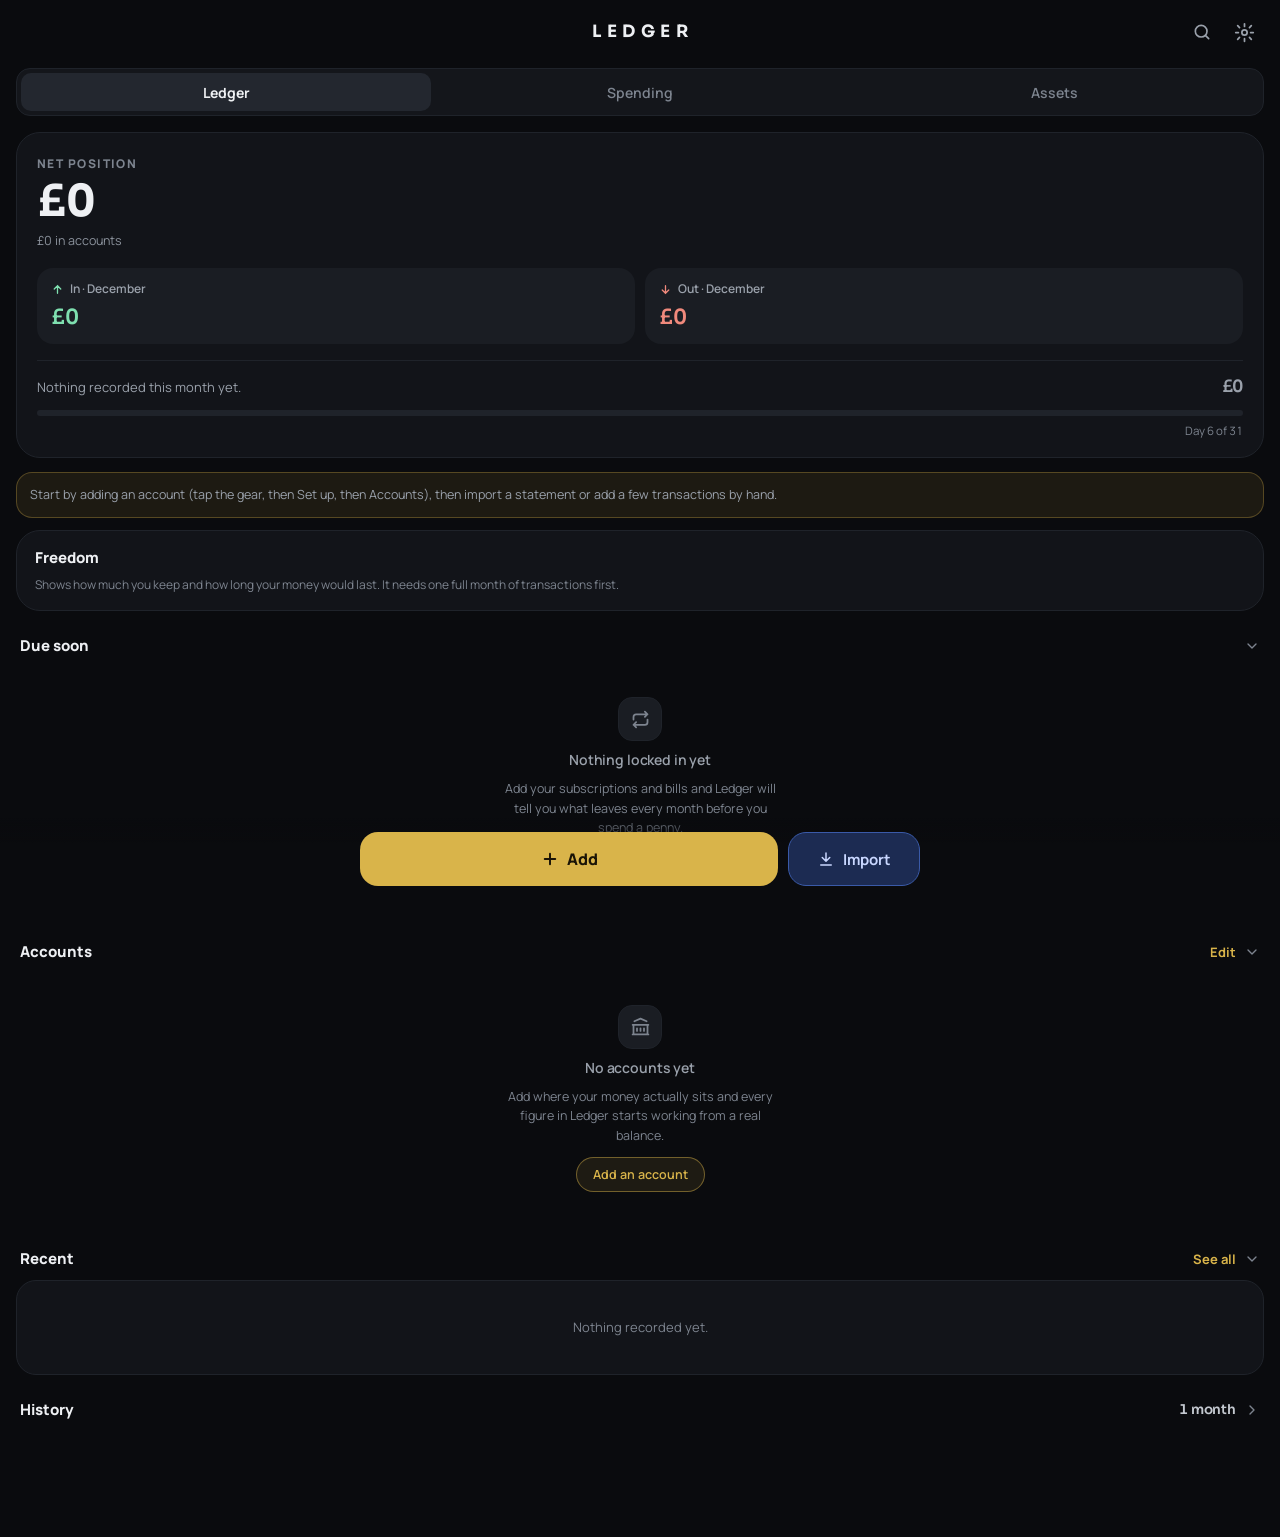
==== index.html @ 3359b9ab "Add files via upload" ====
<!DOCTYPE html>
<html lang="en">
<head>
<meta charset="utf-8">
<meta name="viewport" content="width=device-width, initial-scale=1, viewport-fit=cover, maximum-scale=1, user-scalable=no">
<meta name="theme-color" content="#0a0b0e">
<meta name="apple-mobile-web-app-capable" content="yes">
<meta name="apple-mobile-web-app-status-bar-style" content="black-translucent">
<meta name="apple-mobile-web-app-title" content="Ledger">
<link rel="manifest" href="manifest.json">
<!-- iOS bakes the home-screen icon in at "Add to Home Screen" and never
     refreshes it, so a new mark only appears on a fresh add. 180 is the size
     iOS actually wants. -->
<link rel="apple-touch-icon" sizes="180x180" href="icon-180.png">
<link rel="apple-touch-icon" href="icon-180.png">
<title>Ledger</title>
<style>
  /* v55 opening screen — first in the file so it paints immediately */
  #splash{position:fixed; inset:0; z-index:300; background:#0a0b0e; display:flex; flex-direction:column;
    align-items:center; justify-content:center; gap:16px; transition:opacity .4s ease, visibility .4s;}
  #splash.out{opacity:0; visibility:hidden; pointer-events:none;}
  #splash .sp-mark{font-family:'AppDisplay',system-ui,sans-serif; font-weight:700; font-size:26px; letter-spacing:.42em;
    text-indent:.42em; color:#eef0f3; animation:spIn .7s cubic-bezier(.32,.72,.28,1) both;}
  #splash .sp-rule{width:140px; height:2px; border-radius:1px; background:#1f232a; overflow:hidden;}
  #splash .sp-rule i{display:block; height:100%; width:100%; background:#d9b44a; transform-origin:left;
    animation:spRule .9s .15s cubic-bezier(.32,.72,.28,1) both;}
  #splash .sp-sub{font-family:'AppUI',system-ui,sans-serif; font-size:12.5px; color:#7d848f; letter-spacing:.02em;
    animation:spIn .7s .35s cubic-bezier(.32,.72,.28,1) both;}
  #splash .sp-logo{animation:spIn .7s cubic-bezier(.32,.72,.28,1) both; margin-bottom:-14px;}
  @keyframes spIn{from{opacity:0; transform:translateY(8px);} to{opacity:1; transform:none;}}
  @keyframes spRule{from{transform:scaleX(0);} to{transform:scaleX(1);}}
  @media (prefers-reduced-motion: reduce){ #splash *{animation:none !important;} }

  /* =====================================================================
     ICONS (v56) - one set, drawn as SVG, embedded so they work offline.
     Generated by tools/make-icons.js; do not edit by hand. The old icon
     font is gone: every icon is now the same 2px line drawing as the
     hand-placed SVGs, so nothing looks like it came from a different app.
     ===================================================================== */
  .ti{display:inline-flex; align-items:center; justify-content:center; font-style:normal; line-height:1; vertical-align:-0.125em;}
  .ti::before{content:''; display:block; width:1em; height:1em; flex:none; background-color:currentColor;
    -webkit-mask:var(--i) center/100% 100% no-repeat; mask:var(--i) center/100% 100% no-repeat;}
  .ti-chevron-right{--i:url("data:image/svg+xml,%3Csvg xmlns='http://www.w3.org/2000/svg' viewBox='0 0 24 24' fill='none' stroke='%23000' stroke-width='2' stroke-linecap='round' stroke-linejoin='round'%3E%3Cpath d='M9 6l6 6-6 6'/%3E%3C/svg%3E");}
  .ti-chevron-left{--i:url("data:image/svg+xml,%3Csvg xmlns='http://www.w3.org/2000/svg' viewBox='0 0 24 24' fill='none' stroke='%23000' stroke-width='2' stroke-linecap='round' stroke-linejoin='round'%3E%3Cpath d='M15 6l-6 6 6 6'/%3E%3C/svg%3E");}
  .ti-check{--i:url("data:image/svg+xml,%3Csvg xmlns='http://www.w3.org/2000/svg' viewBox='0 0 24 24' fill='none' stroke='%23000' stroke-width='2' stroke-linecap='round' stroke-linejoin='round'%3E%3Cpath d='M5 12l5 5L20 7'/%3E%3C/svg%3E");}
  .ti-x{--i:url("data:image/svg+xml,%3Csvg xmlns='http://www.w3.org/2000/svg' viewBox='0 0 24 24' fill='none' stroke='%23000' stroke-width='2' stroke-linecap='round' stroke-linejoin='round'%3E%3Cpath d='M18 6L6 18M6 6l12 12'/%3E%3C/svg%3E");}
  .ti-trash{--i:url("data:image/svg+xml,%3Csvg xmlns='http://www.w3.org/2000/svg' viewBox='0 0 24 24' fill='none' stroke='%23000' stroke-width='2' stroke-linecap='round' stroke-linejoin='round'%3E%3Cpath d='M4 7h16M10 11v6M14 11v6M5 7l1 12a2 2 0 0 0 2 2h8a2 2 0 0 0 2-2l1-12M9 7V4a1 1 0 0 1 1-1h4a1 1 0 0 1 1 1v3'/%3E%3C/svg%3E");}
  .ti-download{--i:url("data:image/svg+xml,%3Csvg xmlns='http://www.w3.org/2000/svg' viewBox='0 0 24 24' fill='none' stroke='%23000' stroke-width='2' stroke-linecap='round' stroke-linejoin='round'%3E%3Cpath d='M4 17v2a2 2 0 0 0 2 2h12a2 2 0 0 0 2-2v-2M7 11l5 5 5-5M12 4v12'/%3E%3C/svg%3E");}
  .ti-upload{--i:url("data:image/svg+xml,%3Csvg xmlns='http://www.w3.org/2000/svg' viewBox='0 0 24 24' fill='none' stroke='%23000' stroke-width='2' stroke-linecap='round' stroke-linejoin='round'%3E%3Cpath d='M4 17v2a2 2 0 0 0 2 2h12a2 2 0 0 0 2-2v-2M7 9l5-5 5 5M12 4v12'/%3E%3C/svg%3E");}
  .ti-table-export{--i:url("data:image/svg+xml,%3Csvg xmlns='http://www.w3.org/2000/svg' viewBox='0 0 24 24' fill='none' stroke='%23000' stroke-width='2' stroke-linecap='round' stroke-linejoin='round'%3E%3Cpath d='M12 21H5a2 2 0 0 1-2-2V5a2 2 0 0 1 2-2h14a2 2 0 0 1 2 2v7M3 10h18M10 3v18M16 19h6M19 16l3 3-3 3'/%3E%3C/svg%3E");}
  .ti-wand{--i:url("data:image/svg+xml,%3Csvg xmlns='http://www.w3.org/2000/svg' viewBox='0 0 24 24' fill='none' stroke='%23000' stroke-width='2' stroke-linecap='round' stroke-linejoin='round'%3E%3Cpath d='M6 21L21 6l-3-3L3 18zM15 6l3 3M9 3a2 2 0 0 0 2 2 2 2 0 0 0-2 2 2 2 0 0 0-2-2 2 2 0 0 0 2-2M19 13a2 2 0 0 0 2 2 2 2 0 0 0-2 2 2 2 0 0 0-2-2 2 2 0 0 0 2-2'/%3E%3C/svg%3E");}
  .ti-target-arrow{--i:url("data:image/svg+xml,%3Csvg xmlns='http://www.w3.org/2000/svg' viewBox='0 0 24 24' fill='none' stroke='%23000' stroke-width='2' stroke-linecap='round' stroke-linejoin='round'%3E%3Cpath d='M11 12a1 1 0 1 0 2 0 1 1 0 1 0-2 0M12 7a5 5 0 1 0 5 5M13 3.06A9 9 0 1 0 20.94 11M15 6v3h3l3-3h-3V3zM15 9l-3 3'/%3E%3C/svg%3E");}
  .ti-search{--i:url("data:image/svg+xml,%3Csvg xmlns='http://www.w3.org/2000/svg' viewBox='0 0 24 24' fill='none' stroke='%23000' stroke-width='2' stroke-linecap='round' stroke-linejoin='round'%3E%3Cpath d='M3 10a7 7 0 1 0 14 0 7 7 0 1 0-14 0M21 21l-6-6'/%3E%3C/svg%3E");}
  .ti-search-off{--i:url("data:image/svg+xml,%3Csvg xmlns='http://www.w3.org/2000/svg' viewBox='0 0 24 24' fill='none' stroke='%23000' stroke-width='2' stroke-linecap='round' stroke-linejoin='round'%3E%3Cpath d='M5.04 5.06a7 7 0 0 0 9.9 9.9M17 10a7 7 0 0 0-9.5-6.54M21 21l-6-6M3 3l18 18'/%3E%3C/svg%3E");}
  .ti-repeat{--i:url("data:image/svg+xml,%3Csvg xmlns='http://www.w3.org/2000/svg' viewBox='0 0 24 24' fill='none' stroke='%23000' stroke-width='2' stroke-linecap='round' stroke-linejoin='round'%3E%3Cpath d='M4 12V9a3 3 0 0 1 3-3h13M17 3l3 3-3 3M20 12v3a3 3 0 0 1-3 3H4M7 21l-3-3 3-3'/%3E%3C/svg%3E");}
  .ti-receipt{--i:url("data:image/svg+xml,%3Csvg xmlns='http://www.w3.org/2000/svg' viewBox='0 0 24 24' fill='none' stroke='%23000' stroke-width='2' stroke-linecap='round' stroke-linejoin='round'%3E%3Cpath d='M5 21V5a2 2 0 0 1 2-2h10a2 2 0 0 1 2 2v16l-3-2-2 2-2-2-2 2-2-2zM9 7h6M9 11h6M9 15h4'/%3E%3C/svg%3E");}
  .ti-flame{--i:url("data:image/svg+xml,%3Csvg xmlns='http://www.w3.org/2000/svg' viewBox='0 0 24 24' fill='none' stroke='%23000' stroke-width='2' stroke-linecap='round' stroke-linejoin='round'%3E%3Cpath d='M12 12c2-2.96 0-7-1-8 0 3.04-1.77 4.74-3 6s-2 3.24-2 5a6 6 0 1 0 12 0c0-1.53-1.06-3.94-2-5-1.79 3-2.79 3-4 2z'/%3E%3C/svg%3E");}
  .ti-circle{--i:url("data:image/svg+xml,%3Csvg xmlns='http://www.w3.org/2000/svg' viewBox='0 0 24 24' fill='none' stroke='%23000' stroke-width='2' stroke-linecap='round' stroke-linejoin='round'%3E%3Cpath d='M3 12a9 9 0 1 0 18 0 9 9 0 1 0-18 0'/%3E%3C/svg%3E");}
  .ti-chart-line{--i:url("data:image/svg+xml,%3Csvg xmlns='http://www.w3.org/2000/svg' viewBox='0 0 24 24' fill='none' stroke='%23000' stroke-width='2' stroke-linecap='round' stroke-linejoin='round'%3E%3Cpath d='M4 19h16M4 15l4-6 4 2 4-5 4 4'/%3E%3C/svg%3E");}
  .ti-calendar{--i:url("data:image/svg+xml,%3Csvg xmlns='http://www.w3.org/2000/svg' viewBox='0 0 24 24' fill='none' stroke='%23000' stroke-width='2' stroke-linecap='round' stroke-linejoin='round'%3E%3Cpath d='M4 7a2 2 0 0 1 2-2h12a2 2 0 0 1 2 2v12a2 2 0 0 1-2 2H6a2 2 0 0 1-2-2zM16 3v4M8 3v4M4 11h16'/%3E%3C/svg%3E");}
  .ti-calendar-check{--i:url("data:image/svg+xml,%3Csvg xmlns='http://www.w3.org/2000/svg' viewBox='0 0 24 24' fill='none' stroke='%23000' stroke-width='2' stroke-linecap='round' stroke-linejoin='round'%3E%3Cpath d='M4 7a2 2 0 0 1 2-2h12a2 2 0 0 1 2 2v12a2 2 0 0 1-2 2H6a2 2 0 0 1-2-2zM16 3v4M8 3v4M4 11h16M9 16l2 2 4-4'/%3E%3C/svg%3E");}
  .ti-building-bank{--i:url("data:image/svg+xml,%3Csvg xmlns='http://www.w3.org/2000/svg' viewBox='0 0 24 24' fill='none' stroke='%23000' stroke-width='2' stroke-linecap='round' stroke-linejoin='round'%3E%3Cpath d='M3 21h18M3 10h18M5 6l7-3 7 3M4 10v11M20 10v11M8 14v3M12 14v3M16 14v3'/%3E%3C/svg%3E");}
  .ti-arrow-back-up{--i:url("data:image/svg+xml,%3Csvg xmlns='http://www.w3.org/2000/svg' viewBox='0 0 24 24' fill='none' stroke='%23000' stroke-width='2' stroke-linecap='round' stroke-linejoin='round'%3E%3Cpath d='M9 14l-4-4 4-4M5 10h11a4 4 0 1 1 0 8h-1'/%3E%3C/svg%3E");}
  .ti-chevron-down{--i:url("data:image/svg+xml,%3Csvg xmlns='http://www.w3.org/2000/svg' viewBox='0 0 24 24' fill='none' stroke='%23000' stroke-width='2' stroke-linecap='round' stroke-linejoin='round'%3E%3Cpath d='M6 9l6 6 6-6'/%3E%3C/svg%3E");}
  .ti-plus{--i:url("data:image/svg+xml,%3Csvg xmlns='http://www.w3.org/2000/svg' viewBox='0 0 24 24' fill='none' stroke='%23000' stroke-width='2' stroke-linecap='round' stroke-linejoin='round'%3E%3Cpath d='M12 5v14M5 12h14'/%3E%3C/svg%3E");}
  /* =====================================================================
     SHARED DESIGN SYSTEM — byte-identical in COACH and Ledger.
     The two apps sat next to each other on a home screen read as two
     hobbies rather than one product, and it was never the accents: it was
     that the greys differed by a few points of blue in every role. One
     ramp, one type scale, one motion language. Do not edit this block in
     one app without editing the other; tools/designsystem.py generates it.

     Fonts are embedded as base64 rather than fetched, because both apps
     are offline-first: a webfont over the network would mean a flash of
     fallback every cold start, and nothing at all on a plane.
     ===================================================================== */
  /* v50: Manrope for text, Sora for figures - the same pair COACH uses. Still embedded, still offline. */
  @font-face{font-family:'AppUI';font-style:normal;font-weight:400;font-display:swap;src:url([data-uri]) format('woff2');}
  @font-face{font-family:'AppUI';font-style:normal;font-weight:500;font-display:swap;src:url([data-uri]) format('woff2');}
  @font-face{font-family:'AppUI';font-style:normal;font-weight:600;font-display:swap;src:url([data-uri]) format('woff2');}
  @font-face{font-family:'AppUI';font-style:normal;font-weight:700;font-display:swap;src:url([data-uri]) format('woff2');}
  @font-face{font-family:'AppUI';font-style:normal;font-weight:800;font-display:swap;src:url([data-uri]) format('woff2');}
  @font-face{font-family:'AppDisplay';font-style:normal;font-weight:500;font-display:swap;src:url([data-uri]) format('woff2');}
  @font-face{font-family:'AppDisplay';font-style:normal;font-weight:600;font-display:swap;src:url([data-uri]) format('woff2');}
  @font-face{font-family:'AppDisplay';font-style:normal;font-weight:700;font-display:swap;src:url([data-uri]) format('woff2');}
  :root{
    /* the ramp: one neutral, slightly cool, even steps in perceived
       lightness. Each app keeps its own accent on top of it. */
    --n0:#0a0b0e;   /* page */
    --n1:#121419;   /* card */
    --n2:#1a1d23;   /* raised: inputs, chips, wells */
    --n3:#1f232a;   /* hairline */
    --t1:#eef0f3;   /* primary text   — 16.8:1 on the page */
    --t2:#9aa1ab;   /* secondary      — 7.4:1 */
    --t3:#7d848f;   /* tertiary       — 4.0:1, the floor */

    --ui:'AppUI',-apple-system,BlinkMacSystemFont,'Segoe UI',Roboto,sans-serif;
    --display:'AppDisplay','AppUI',-apple-system,BlinkMacSystemFont,sans-serif;

    --r1:12px; --r2:16px; --r3:20px; --r4:24px;

    /* one curve, three durations. 120 for state (a tab arming), 260 for
       structure (a sheet, a ring sweeping), 600 for a figure counting to
       its new value. Anything that does not fit one of the three is
       probably not worth animating. */
    --e:cubic-bezier(.32,.72,.28,1);
    --t-state:120ms; --t-struct:260ms; --t-fig:600ms;
  }
  /* Numbers must not shove the text around them sideways when they change,
     so figures are tabular everywhere by default. Prose opts back out —
     tabular digits inside a sentence read as a table. */
  body{font-variant-numeric:tabular-nums; font-family:var(--ui);}
  p, .note, .sr-note, .prose{font-variant-numeric:proportional-nums;}
  h1, h2, h3, .display{font-family:var(--display); letter-spacing:-0.015em;}
  @media (prefers-reduced-motion: reduce){
    *, *::before, *::after{
      animation-duration:0.01ms !important; animation-iteration-count:1 !important;
      transition-duration:0.01ms !important;
    }
  }
  :root{
    /* Ledger's names, the shared values — see the block above. */
    --ink:var(--n0);
    --surface:var(--n1);
    --surface2:var(--n2);
    --line:var(--n3);
    --text:var(--t1);
    --text2:var(--t2);
    --text3:var(--t3);
    --brass:#d9b44a;
    --in:#7fe0b0;
    --out:#f0897c;
    /* Figures used to be system monospace, which is a different typeface on
       every device and none of them chosen. The display face has tabular
       figures, so the columns still line up and the numbers now have a shape. */
    --mono:var(--display);
    /* Real monospace is still right for raw data — a CSV preview, a scanner
       readout — where the point is that it is machine output. */
    --code:'SF Mono',ui-monospace,'Roboto Mono',Menlo,monospace;
  }
  *{box-sizing:border-box; -webkit-tap-highlight-color:transparent;}
  html,body{margin:0; padding:0;}
  body{
    background:var(--ink);
    /* barely-there warmth at the top edge, like light on paper */
    background-image:radial-gradient(120% 42% at 50% -8%, rgba(217,180,74,0.055), transparent 70%);
    background-attachment:fixed;
    color:var(--text);
    font-family:var(--ui);
    font-size:15px; line-height:1.45;
    padding:calc(env(safe-area-inset-top) + 14px) 16px calc(env(safe-area-inset-bottom) + 84px);
    -webkit-font-smoothing:antialiased;
  }
  button,input,select{font-family:inherit; font-size:16px;}
  button{cursor:pointer; border:none; background:none; color:inherit;}
  input,select{
    width:100%; background:var(--surface2); border:1px solid var(--line); color:var(--text);
    border-radius:10px; padding:12px 13px; margin-bottom:10px; outline:none;
  }
  input:focus,select:focus{border-color:var(--brass);}
  input[type=file]{padding:10px;}
  h1{font-size:21px; font-weight:700; letter-spacing:-0.02em; margin:0;}
  h2{font-size:17px; font-weight:650; letter-spacing:-0.01em; margin:0 0 2px;}

  /* ---- the ledger signature: brass rule under every section label ---- */
  .rule{
    display:flex; align-items:baseline; justify-content:space-between;
    font-size:10.5px; text-transform:uppercase; letter-spacing:0.13em; color:var(--text2);
    border-bottom:1px solid rgba(217,180,74,0.55); padding-bottom:6px; margin:26px 0 11px;
  }
  .rule:first-of-type{margin-top:16px;}
  .rule b{color:var(--brass); font-weight:600;}

  /* figures are always monospace, right aligned, decimal aligned */
  .fig{font-family:var(--mono); font-variant-numeric:tabular-nums; letter-spacing:-0.02em;}
  /* Weekly check-in chip. Stays put until the routine is finished or put off,
     so starting a task and being taken away from the sheet cannot lose it. */
  #week-chip{
    display:none; width:100%; align-items:center; justify-content:space-between;
    background:rgba(217,180,74,0.09); border:1px solid rgba(217,180,74,0.32);
    border-radius:11px; padding:10px 12px; margin:0 0 14px; color:var(--text);
    text-align:left; font:inherit; cursor:pointer;
  }
  #week-chip.on{display:flex;}
  #week-chip .wc-left{display:flex; align-items:center; gap:10px; min-width:0;}
  #week-chip .wc-ring{
    width:34px; height:34px; flex-shrink:0; position:relative; display:block;
  }
  #week-chip .wc-ring svg{display:block;}
  #week-chip .wc-ring b{
    position:absolute; inset:0; display:flex; align-items:center; justify-content:center;
    font-family:var(--mono); font-size:10.5px; font-weight:500; color:var(--brass);
    font-variant-numeric:tabular-nums;
  }
  /* The list under the chip, so what is left reads without opening anything. */
  #week-steps-inline{display:none; flex-direction:column; gap:5px; margin:-8px 0 14px; padding:0 3px;}
  #week-steps-inline.on{display:flex;}
  #week-steps-inline .wstep{display:flex; align-items:center; gap:8px; font-size:12px; color:var(--text2);}
  #week-steps-inline .wbx{
    width:14px; height:14px; border-radius:4px; border:1px solid var(--line); flex:none;
    display:flex; align-items:center; justify-content:center; font-size:9px; color:var(--n0);
  }
  #week-steps-inline .wstep.done .wbx{background:var(--in); border-color:var(--in);}
  #week-steps-inline .wstep.done{color:var(--text3); text-decoration:line-through;}
  #week-steps-inline .wstep.skip{color:var(--text3); opacity:.6;}
  #week-chip .wc-title{display:block; font-size:13px; font-weight:600; color:var(--brass);}
  #week-chip .wc-sub{display:block; font-size:11.5px; color:var(--text2); margin-top:1px;}
  #week-chip .ti{color:var(--brass); font-size:15px; flex-shrink:0;}
  /* Secondary currency: deliberately quiet. It sits under the real figure and
     keeps the same right alignment so the ledger columns still line up. */
  .sec{display:block; font-family:var(--mono); font-variant-numeric:tabular-nums;
       font-size:10.5px; font-weight:400; color:var(--text3); letter-spacing:0;
       line-height:1.35; margin-top:1px; white-space:nowrap;}
  /* Scale it with whatever it sits under, so it reads as a footnote rather
     than a stray number in every context. */
  .headline .amt .sec{font-size:13px; margin-top:5px; letter-spacing:-0.01em;}
  .rfig .sec{font-size:11.5px; margin-top:3px;}
  .amt .sec, .fig .sec{font-weight:400;}
  .fig.in{color:var(--in);} .fig.out{color:var(--out);}

  /* The wordmark is set like the heading of a ruled ledger page: hairlines
     running out to the margins, brass, wide tracking, small caps energy. */
  .masthead{text-align:center; margin:2px 0 6px;}
  .mark{display:flex; align-items:center; gap:14px;}
  .mark .hair{flex:1; height:1px; background:linear-gradient(to right,transparent,var(--brass));}
  .mark .hair:last-child{background:linear-gradient(to left,transparent,var(--brass));}
  .mark h1{
    font-size:19px; font-weight:600; letter-spacing:0.42em; text-indent:0.42em;
    color:var(--brass); margin:0; white-space:nowrap;
  }
  .mark-sub{font-size:10.5px; letter-spacing:0.16em; text-transform:uppercase; color:var(--text3); margin-top:7px;}

  /* All four views start at the same height. Each began with a different
     element — a headline (22px of padding), the month segmented control (0) and
     a rule (16px) — so switching tabs nudged everything below the wordmark up or
     down by up to 22px. The gap now lives on the view, not on whichever element
     happens to come first. */
  #view-home, #view-spend, #view-assets, #view-more{padding-top:18px;}
  #view-home > .headline:first-child,
  #view-assets > .headline:first-child{padding-top:0;}
  #view-spend > .seg:first-child{margin-top:0;}
  #view-more > .rule:first-of-type{margin-top:0;}

  .headline{padding:22px 0 6px; text-align:center;}
  .headline .lab{font-size:10.5px; text-transform:uppercase; letter-spacing:0.14em; color:var(--text3);}
  .headline .amt{
    font-family:var(--mono); font-size:44px; font-weight:600; letter-spacing:-0.035em;
    margin-top:6px; font-variant-numeric:tabular-nums; line-height:1.05;
  }
  .headline .delta{font-size:12px; color:var(--text2); margin-top:8px; line-height:1.55;}

  .split{display:grid; grid-template-columns:1fr 1fr; gap:9px; margin-top:14px;}
  .stat{background:var(--surface); border:1px solid var(--line); border-radius:var(--r2); padding:13px 14px;
    box-shadow:inset 0 1px 0 rgba(255,255,255,0.022);}
  .stat .lab{font-size:10.5px; text-transform:uppercase; letter-spacing:0.08em; color:var(--text3);}
  .stat .val{font-family:var(--mono); font-size:19px; font-weight:600; margin-top:3px; font-variant-numeric:tabular-nums;}

  /* ledger rows: description left, two figure columns right */
  .lrow{
    display:grid; grid-template-columns:1fr auto; gap:12px; align-items:center;
    padding:11px 0; border-bottom:1px solid var(--line);
  }
  .lrow:last-child{border-bottom:none;}
  .lrow .d1{font-size:14.5px; font-weight:500; overflow:hidden; text-overflow:ellipsis; white-space:nowrap;}
  .lrow .d2{font-size:11.5px; color:var(--text3); margin-top:1px;}
  .lrow .amtcol{font-family:var(--mono); font-size:15px; font-variant-numeric:tabular-nums; text-align:right; white-space:nowrap;}
  .lrow .amtcol .sub{display:block; font-size:10.5px; color:var(--text3); font-family:inherit;}
  .lrow.tap:active{background:var(--surface2);}
  /* anything landing in the next week gets a quiet marker, not a shout */
  .lrow.due-soon{box-shadow:inset 2px 0 0 var(--brass);}

  /* subscription rows are three columns: countdown, name, amount */
  .lrow.subrow{grid-template-columns:auto 1fr auto;}   /* explicit class, not :has() */
  .submid{min-width:0;}
  .countdown{
    flex:none; width:46px; text-align:center; padding:5px 0;
    background:var(--surface2); border:1px solid var(--line); border-radius:10px;
    font-family:var(--mono); font-size:16px; font-weight:600; line-height:1.05;
    font-variant-numeric:tabular-nums; color:var(--text2);
  }
  .countdown span{display:block; font-family:var(--ui); font-size:9px;
    font-weight:500; letter-spacing:0.04em; text-transform:uppercase; color:var(--text3); margin-top:1px;}
  .countdown.soon{color:var(--brass); border-color:rgba(217,180,74,0.45);}
  .countdown.soon span{color:rgba(217,180,74,0.75);}
  .countdown.now{
    color:#1a1406; background:var(--brass); border-color:var(--brass); font-size:12px;
    display:flex; flex-direction:column; align-items:center; justify-content:center; min-height:44px;
  }
  .countdown.now span{color:rgba(20,22,26,0.7);}
  .total-card{border-color:rgba(217,180,74,0.3); margin-top:-1px;}
  /* long names truncate instead of shoving the amount off the row */
  .lrow .d1{overflow:hidden; text-overflow:ellipsis; white-space:nowrap;}
  .lrow .d2{overflow:hidden; text-overflow:ellipsis; white-space:nowrap;}
  .lrow > div:first-child{min-width:0;}
  .swipe-wrap{position:relative; overflow:hidden;}
  .swipe-wrap .swipe-del{
    position:absolute; top:0; right:0; bottom:0; width:86px; border:none;
    background:var(--out); color:#fff; font-size:10.5px; font-weight:600; letter-spacing:0.03em;
    display:flex; flex-direction:column; align-items:center; justify-content:center; gap:3px;
  }
  .swipe-wrap .swipe-del i{font-size:16px;}
  .swipe-wrap > .lrow{
    background:var(--surface); position:relative; z-index:1;
    touch-action:pan-y;
  }
  /* Only while a finger is on this row. Left on permanently, one of these per
     transaction was enough to unpin the fixed nav on iOS mid-scroll. */
  .swipe-wrap > .lrow.swiping{will-change:transform;}
  .swipe-wrap > .lrow.snap{transition:transform .2s cubic-bezier(.32,.72,.28,1);}

  .card{background:var(--surface); border:1px solid var(--line); border-radius:13px; padding:4px 14px;
    margin-bottom:9px; box-shadow:inset 0 1px 0 rgba(255,255,255,0.022);}
  .card.pad{padding:14px;}

  /* A finding about a subscription: shown, never applied behind your back. */
  .finding{background:rgba(217,180,74,0.07); border:1px solid rgba(217,180,74,0.3);
    border-radius:11px; padding:12px 13px; margin-bottom:10px;}
  .finding .fh{font-size:12.5px; font-weight:600; color:var(--brass); margin-bottom:5px;}
  .finding .fb{font-size:12.5px; color:var(--text2); line-height:1.55;}
  .finding .fdates{display:flex; flex-wrap:wrap; gap:5px; align-items:center; margin:9px 0 2px;}
  .finding .fdates span{font-family:var(--mono); font-size:10.5px; padding:3px 7px;
    border-radius:5px; background:var(--surface2); color:var(--text2);}
  .finding .fdates .gapn{background:none; color:var(--text3); padding:3px 1px;}
  .finding .facts{display:flex; gap:7px; margin-top:11px;}
  .finding .facts button{flex:1; border:1px solid var(--line); background:var(--surface2);
    color:var(--text); border-radius:9px; padding:8px; font-size:12.5px; font-family:inherit;}
  .finding .facts button.go{background:var(--brass); border-color:var(--brass);
    color:#1a1406; font-weight:600;}
  .catrow{display:block; width:calc(100% + 12px); margin-left:-6px; padding:9px 6px;
    background:none; border:0; color:inherit; font:inherit; text-align:left; border-radius:8px;
    transition:background var(--t-state) var(--e);}
  .catrow:active{background:var(--surface2);}
  .catbar{height:5px; background:var(--surface2); border-radius:3px; overflow:hidden; margin-top:6px;}
  .catbar div{height:100%; border-radius:3px;}

  /* running total — reads as the bottom line of the two cards above it */
  .running{
    display:flex; align-items:center; justify-content:space-between; gap:12px;
    background:var(--surface); border:1px solid var(--line); border-radius:13px;
    padding:13px 14px; margin-top:9px;
    box-shadow:inset 0 1px 0 rgba(255,255,255,0.022);
  }
  .running .lab{font-size:10.5px; text-transform:uppercase; letter-spacing:0.08em; color:var(--text3);}
  .running .rline{font-size:12px; color:var(--text2); margin-top:3px; line-height:1.45;}
  .running .rfig{font-size:23px; font-weight:600; white-space:nowrap;}
  .running.up{border-color:rgba(127,224,176,0.4);} .running.up .rfig{color:var(--in);}
  .running.down{border-color:rgba(240,137,124,0.4);} .running.down .rfig{color:var(--out);}
  .running.flat .rfig{color:var(--text2);}

  /* month rows expand to reveal their weeks */
  .mrow{
    width:100%; display:flex; align-items:center; justify-content:space-between; gap:12px;
    background:var(--surface); border:1px solid var(--line); border-radius:13px;
    padding:13px 14px; margin-bottom:8px; color:var(--text); text-align:left;
    box-shadow:inset 0 1px 0 rgba(255,255,255,0.022);
  }
  .mrow .mname{font-size:14.5px; font-weight:500;}
  .mrow .mmeta{font-size:11.5px; color:var(--text3); margin-top:2px;}
  .mrow .mfig{font-family:var(--mono); font-size:17px; font-weight:600; font-variant-numeric:tabular-nums; white-space:nowrap;}
  .mrow .chev{color:var(--text3); font-size:13px; margin-left:2px; transition:transform .18s ease;}
  .mrow.open .chev{transform:rotate(90deg);}
  .weekstrip{display:flex; gap:8px; overflow-x:auto; padding:0 2px 10px; margin:-2px 0 10px; scrollbar-width:none;}
  .weekstrip::-webkit-scrollbar{display:none;}
  .wcard{
    flex:none; width:118px; background:var(--surface2); border:1px solid var(--line);
    border-radius:12px; padding:11px 12px; color:var(--text); text-align:left;
  }
  .wcard .wlab{font-size:10px; text-transform:uppercase; letter-spacing:0.07em; color:var(--text3);}
  .wcard .wfig{font-family:var(--mono); font-size:16px; font-weight:600; margin-top:5px; font-variant-numeric:tabular-nums;}
  .wcard .wsub{font-size:10.5px; color:var(--text3); margin-top:3px;}
  .wcard.up{border-color:rgba(127,224,176,0.35);} .wcard.up .wfig{color:var(--in);}
  .wcard.down{border-color:rgba(240,137,124,0.35);} .wcard.down .wfig{color:var(--out);}
  .wcard.empty-w{opacity:0.45;} .wcard.empty-w .wfig{color:var(--text3);}
  .wcard.whole{background:var(--surface); border-color:rgba(217,180,74,0.4);}
  .wcard.on{border-color:var(--brass); background:var(--surface);}
  .wcard.on .wlab{color:var(--brass);}
  .refline{font-size:10.5px; color:var(--in); margin-top:2px;}

  .chip{
    display:inline-flex; align-items:center; gap:5px; background:var(--surface2);
    border:1px solid var(--line); border-radius:999px; padding:6px 11px; font-size:12.5px; color:var(--text2);
    white-space:nowrap;
    transition:border-color var(--t-state) var(--e), color var(--t-state) var(--e);
  }
  .chip.on{border-color:var(--brass); color:var(--brass);}
  .chiprow{display:flex; gap:7px; overflow-x:auto; padding-bottom:3px; margin-bottom:4px; scrollbar-width:none;}
  .chiprow::-webkit-scrollbar{display:none;}

  /* The backup, asked for at the one moment you are already sitting down with
     Ledger: the Sunday check-in. */
  .wk-bk{border-radius:var(--r2); padding:14px 15px; margin-top:14px;
    background:var(--surface); border:1px solid var(--line);}
  .wk-bk.due{background:rgba(217,180,74,.10); border-color:rgba(217,180,74,.45);}
  .wk-bk h4{margin:0 0 5px; font-size:14px; font-weight:600; color:var(--text);}
  .wk-bk.due h4{color:var(--brass);}
  .wk-bk p{margin:0; font-size:12.5px; line-height:1.5; color:var(--text3);}
  .wk-bk .btn{margin-top:12px; padding:12px; font-size:14px;}
  .wk-bk .ok{display:flex; align-items:center; gap:8px; margin-top:10px;
    font-size:12.5px; color:var(--in);}
  .btn{
    width:100%; background:var(--brass); color:#1a1406; border-radius:11px;
    padding:14px; font-size:15px; font-weight:650; margin-top:12px;
  }
  .btn.ghost{background:none; color:var(--text2); border:1px solid var(--line); font-weight:500;}
  .btn.danger{background:none; color:var(--out); border:1px solid var(--line); font-weight:500;}
  .btn:active{opacity:0.75;}

  .seg{display:flex; background:var(--surface2); border-radius:var(--r1); padding:3px; margin-bottom:12px;
       transition:background var(--t-state) var(--e);}
  .seg button{flex:1; padding:9px; border-radius:8px; font-size:13px; color:var(--text3);
       transition:background var(--t-state) var(--e), color var(--t-state) var(--e);}
  .seg button.on{background:var(--surface); color:var(--text); font-weight:600;}

  .nav{
    position:fixed; left:0; right:0; bottom:0; z-index:40;
    /* Its own compositing layer, so the list below cannot drag it out of place. */
    transform:translateZ(0);
    background:rgba(14,17,22,0.93); backdrop-filter:blur(18px);
    border-top:1px solid var(--line);
    display:grid; grid-template-columns:repeat(4,1fr);
    padding:8px 4px calc(env(safe-area-inset-bottom) + 8px);
  }
  .nav button{display:flex; flex-direction:column; align-items:center; gap:3px; font-size:10px; color:var(--text3); padding:3px;}
  .nav button i{font-size:20px;}
  .nav button.on{color:var(--brass);}
  .nav button.on i{text-shadow:0 0 16px rgba(217,180,74,0.4);}

  .fab{
    position:fixed; right:18px; bottom:calc(env(safe-area-inset-bottom) + 78px); z-index:41;
    width:54px; height:54px; border-radius:17px; color:#1a1406;
    background:linear-gradient(160deg,#dbb63c,#b8931f);
    display:flex; align-items:center; justify-content:center; font-size:26px;
    box-shadow:0 6px 22px rgba(0,0,0,0.5), 0 0 0 1px rgba(217,180,74,0.35);
    transition:transform .12s ease;
  }
  .fab:active{transform:scale(0.93);}

  .backdrop{
    position:fixed; inset:0; background:rgba(0,0,0,0.6); z-index:60;
    display:none; align-items:flex-end; justify-content:center;
  }
  .backdrop.open{display:flex;}
  /* Held open only for the exit animation; .open is already gone by then. */
  .backdrop.closing{display:flex; pointer-events:none;}
  .sheet.nodrag{overflow-y:hidden;}
  .sheet{
    width:100%; max-width:560px; max-height:90vh; overflow-y:auto;
    background:var(--surface); border-radius:20px 20px 0 0;
    padding:10px 18px calc(env(safe-area-inset-bottom) + 22px);
    animation:up .24s cubic-bezier(.32,.72,.28,1);
    position:relative; touch-action:pan-y;
  }
  @keyframes up{from{transform:translateY(100%);} to{transform:translateY(0);}}
  .sheet.dragging{animation:none !important;}
  .sheet.snapback{transition:transform .22s cubic-bezier(.32,.72,.28,1);}
  .grab{width:48px; height:5px; background:var(--text3); opacity:.55; border-radius:3px;
    margin:2px auto 14px; position:relative; flex:none; touch-action:none;
    transition:opacity .15s, transform .15s;}
  /* A 5px bar is not a target. The grab area spans the sheet and is 44px tall. */
  .grab::after{content:''; position:absolute; left:-240px; right:-240px; top:-16px; bottom:-19px;}
  .sheet.dragging .grab{opacity:1; transform:scaleX(1.15);}

  .lab{display:block; font-size:11px; text-transform:uppercase; letter-spacing:0.08em; color:var(--text3); margin-bottom:5px;}
  /* Grid items default to min-width:auto, so a date input — whose intrinsic
     width is wider than half a phone screen — pushed out of its column and sat
     on top of the control beside it. */
  .two{display:grid; grid-template-columns:1fr 1fr; gap:9px;}
  .two > div{min-width:0;}
  .two input, .two select{width:100%; min-width:0; max-width:100%;}
  input[type=date]{
    -webkit-appearance:none; appearance:none;
    min-width:0; max-width:100%;
    /* iOS centres the placeholder text oddly without this */
    text-align:left; height:46px; line-height:1.2;
  }
  select{
    -webkit-appearance:none; appearance:none;
    background-image:linear-gradient(45deg,transparent 50%,var(--text3) 50%),
                     linear-gradient(135deg,var(--text3) 50%,transparent 50%);
    background-position:calc(100% - 17px) 21px, calc(100% - 12px) 21px;
    background-size:5px 5px, 5px 5px;
    background-repeat:no-repeat;
    padding-right:34px;
  }
  /* An empty state is the frame a fresh install lives in for its first week,
     and the frame you see every time you open a section you have not used.
     One icon, one sentence, and the button that fixes it. */
  .empty{text-align:center; color:var(--text3); font-size:13px; padding:34px 16px; line-height:1.6;}

  /* ---- search ---- */
  /* The date to download from, said where the file is chosen. */
  .imp-from{
    display:flex; align-items:flex-start; gap:9px;
    background:rgba(217,180,74,0.08); border:1px solid rgba(217,180,74,0.30);
    border-radius:11px; padding:10px 12px; margin:-4px 0 12px;
    font-size:12.5px; line-height:1.5; color:var(--text2);
  }
  .imp-from i{color:var(--brass); font-size:15px; flex-shrink:0; margin-top:1px;}
  .imp-from b{color:var(--brass); font-weight:600;}
  .imp-from .sub{display:block; color:var(--text3); font-size:11.5px; margin-top:2px;}

  .srch{position:relative; margin-bottom:9px;}
  .srch > i{position:absolute; left:12px; top:50%; transform:translateY(-50%);
            color:var(--text3); font-size:15px; pointer-events:none;}
  .srch input{padding-left:34px; padding-right:34px; margin-bottom:0;
              -webkit-appearance:none; appearance:none;}
  .srch input::-webkit-search-cancel-button{display:none;}
  .srch button{position:absolute; right:4px; top:50%; transform:translateY(-50%);
               display:none; color:var(--text3); padding:8px 9px; font-size:14px;}
  .srch.has button{display:block;}
  .srch-sum{font-size:11.5px; color:var(--text3); margin:0 2px 9px; display:none;}
  .srch-sum.on{display:block;}
  .srch-sum b{color:var(--text2); font-weight:600;}

  /* ---- net worth ---- */
  .nw-fig{font-family:var(--display); font-size:36px; font-weight:700; letter-spacing:-0.035em;
          line-height:1.05; margin-top:4px;}
  .nw-sub{font-size:12px; color:var(--text2); margin-top:5px;}
  .nw-chart{margin:16px -4px 4px;}
  .nw-chart svg{display:block; width:100%; height:auto; overflow:visible;}
  .nw-months{display:flex; justify-content:space-between; font-size:9.5px; color:var(--text3);
             letter-spacing:0.06em; text-transform:uppercase; margin-top:5px; padding:0 2px;}
  /* The horizon: how far along you are, on a scale that reaches the target
     rather than one cropped to flatter the data. */
  .nw-horizon{margin-top:18px;}
  .nw-track{height:6px; background:var(--n0); border-radius:3px; overflow:hidden;}
  .nw-fill{height:100%; background:linear-gradient(90deg, rgba(217,180,74,0.55), var(--brass));
           border-radius:3px; transition:width var(--t-fig) var(--e);}
  .nw-hlab{display:flex; justify-content:space-between; align-items:baseline; margin-top:7px;
           font-size:11.5px; color:var(--text3);}
  .nw-hlab b{color:var(--brass); font-weight:600;}
  .nw-target-btn{font:inherit; color:var(--text2); border-bottom:1px dashed var(--line);
                 padding:0 0 1px; transition:color var(--t-state) var(--e);}
  .nw-target-edit{width:120px; margin:0; padding:5px 8px; font-size:13px;}
  .nw-verdict{margin-top:14px; padding-top:13px; border-top:1px solid var(--line);
              font-size:13px; color:var(--text2); line-height:1.55;}
  .nw-verdict b{color:var(--text); font-weight:600;}
  .nw-verdict.unknown{color:var(--text3);}
  .estate{
    display:flex; flex-direction:column; align-items:center; gap:9px;
    text-align:center; padding:32px 20px 30px;
  }
  .estate i{
    font-size:21px; color:var(--text3); width:44px; height:44px; border-radius:50%;
    display:flex; align-items:center; justify-content:center;
    background:var(--surface2); border:1px solid var(--line);
  }
  .estate .et{font-size:14px; font-weight:600; color:var(--text2); letter-spacing:-0.01em;}
  .estate .es{font-size:12.5px; color:var(--text3); line-height:1.55; max-width:280px;}
  .estate button{
    margin-top:3px; background:rgba(217,180,74,0.10); color:var(--brass);
    border:1px solid rgba(217,180,74,0.45); border-radius:999px;
    padding:8px 16px; font-size:12.5px; font-weight:600;
    transition:opacity var(--t-state) var(--e);
  }
  .note{font-size:12px; color:var(--text3); line-height:1.6;}
  .warn{background:rgba(217,180,74,0.09); border:1px solid rgba(217,180,74,0.3); border-radius:11px; padding:12px 13px; font-size:12.5px; color:var(--text2); line-height:1.6; margin-bottom:12px;}

  table.prev{width:100%; border-collapse:collapse; font-size:11px; font-family:var(--code);}
  table.prev th{padding:0 4px 6px; text-align:left;}
  table.prev td{padding:5px 4px; border-top:1px solid var(--line); color:var(--text2); white-space:nowrap; overflow:hidden; max-width:110px; text-overflow:ellipsis;}
  table.prev select{padding:5px; font-size:11px; margin:0;}
  .scrollx{overflow-x:auto; -webkit-overflow-scrolling:touch;}
  @media (prefers-reduced-motion:reduce){*{animation:none !important; transition:none !important;}}
  :focus-visible{outline:2px solid var(--brass); outline-offset:2px;}

  /* ---- iOS standalone hardening ---- */
  html{
    background:var(--ink);                 /* rubber-band overscroll shows this, not white */
    -webkit-text-size-adjust:100%;     /* stop iOS inflating text in landscape */
  }
  body{
    overscroll-behavior-y:none;        /* no pull-to-refresh bounce inside the app */
    -webkit-user-select:none; user-select:none;   /* no text selection on chrome */
    -webkit-touch-callout:none;        /* no magnifier or share sheet on long-press */
  }
  /* text still selectable where it should be */
  input, textarea, [contenteditable]{ -webkit-user-select:text; user-select:text; -webkit-touch-callout:default; }
  /* removes the 300ms tap delay and blocks double-tap zoom on controls */
  button, .tab, .chip, a{ touch-action:manipulation; }
  /* momentum scrolling inside sheets */
  .sheet{ -webkit-overflow-scrolling:touch; overscroll-behavior:contain; }
  /* iOS renders disabled/idle number spinners inconsistently */
  input[type=number]{ -moz-appearance:textfield; }
  input[type=number]::-webkit-outer-spin-button,
  input[type=number]::-webkit-inner-spin-button{ -webkit-appearance:none; margin:0; }

  /* =====================================================================
     v50 — COACH's look. Same greys, Manrope and Sora, 24px cards, top tab
     switcher and a fixed action bar. Layout and colour only: nothing here
     reads or writes saved data.
     ===================================================================== */
  body{background-image:none; padding:calc(env(safe-area-inset-top) + 10px) 16px calc(env(safe-area-inset-bottom) + 108px);}
  h2{font-family:var(--ui); font-size:20px; font-weight:800; letter-spacing:-0.01em;}
  .topbar{display:grid; grid-template-columns:1fr auto 1fr; align-items:center; height:44px; margin:0 0 14px;}
  .wordmark{font-family:var(--display); font-weight:700; font-size:17px; letter-spacing:0.32em;
    text-indent:0.32em; color:var(--text); margin:0;}
  .tb-right{display:flex; gap:2px; justify-self:end;}
  .tb-icon{width:40px; height:40px; border-radius:12px; color:var(--text2);
    display:flex; align-items:center; justify-content:center; transition:color var(--t-state) var(--e), background var(--t-state) var(--e);}
  .tb-icon:active{background:var(--surface2);}
  .tb-icon.on{color:var(--brass); background:rgba(217,180,74,0.10);}
  .bk-pill{justify-self:start; display:inline-flex; align-items:center; gap:6px; height:34px; padding:0 12px;
    border-radius:999px; font-size:12.5px; font-weight:700; white-space:nowrap;
    border:1px solid #1f3a33; background:#10181a; color:var(--in);}
  .bk-pill.due{border-color:rgba(217,180,74,0.45); background:rgba(217,180,74,0.10); color:var(--brass);}
  #view-sub{display:none;}

  .tabs{display:grid; grid-template-columns:repeat(3,minmax(0,1fr)); gap:4px; padding:4px;
    border-radius:14px; background:#14161b; border:1px solid var(--line);}
  .tabs button{height:38px; border-radius:10px; font-size:14px; font-weight:600; color:var(--text3);
    transition:background var(--t-state) var(--e), color var(--t-state) var(--e);}
  .tabs button.on{background:#23272f; color:var(--text); font-weight:700;}
  #view-home, #view-spend, #view-assets, #view-more{padding-top:16px;}

  /* home summary card */
  .hero{background:var(--surface); border:1px solid var(--line); border-radius:24px; padding:22px 20px 18px;}
  .hero-lab{font-size:12px; font-weight:800; letter-spacing:0.12em; text-transform:uppercase; color:var(--text3);}
  .hero-amt{font-family:var(--display); font-size:44px; font-weight:700; letter-spacing:-0.03em; line-height:1.05; margin-top:6px;}
  .hero-amt .sec{font-size:13px; margin-top:5px; letter-spacing:-0.01em; font-weight:400;}
  .hero-sub{font-size:12.5px; color:#8b929c; margin-top:7px; line-height:1.5;}
  .hero-split{display:grid; grid-template-columns:repeat(2,minmax(0,1fr)); gap:10px; margin-top:18px;}
  .tile{background:var(--surface2); border-radius:16px; padding:12px 14px; min-width:0;}
  .tlab{display:flex; align-items:center; gap:6px; font-size:12px; font-weight:600; color:var(--text2); white-space:nowrap;}
  .tval{font-family:var(--display); font-size:21px; font-weight:600; margin-top:4px;}
  .hero-foot.running{display:block; background:none; border:0; border-top:1px solid var(--line) !important;
    border-radius:0; box-shadow:none; padding:14px 0 0; margin-top:16px;}
  .hf-row{display:flex; justify-content:space-between; align-items:baseline; gap:12px;}
  .hero-foot .rline{font-size:13px; color:var(--text2); margin:0;}
  .hero-foot .rfig{font-size:17px; font-weight:600; white-space:nowrap;}
  .hf-bar{display:flex; gap:2px; height:6px; border-radius:3px; background:var(--line); overflow:hidden; margin-top:10px;}
  .hf-bar i{display:block; height:100%;}
  .hf-bar i:first-child{background:var(--in);} .hf-bar i:last-child{background:var(--out);}
  .hf-days{font-size:11.5px; color:var(--text3); margin-top:7px; text-align:right;}

  /* weekly check-in: a progress card on the home screen */
  #week-chip{background:var(--surface); border:1px solid var(--line); border-radius:24px;
    padding:16px 18px; margin:12px 0 0; gap:12px;}
  #week-chip .wc-left{gap:16px;}
  #week-chip .wc-ring{width:56px; height:56px;}
  #week-chip .wc-ring b{font-family:var(--display); font-size:15px; font-weight:700; color:var(--text);}
  #week-chip .wc-title{font-size:14.5px; font-weight:700; color:var(--text);}
  #week-chip .wc-sub{font-size:12.5px; color:#8b929c; margin-top:2px;}
  #week-chip .ti{color:var(--text3);}
  #week-steps-inline, #week-steps-inline.on{display:none !important;}

  /* section headers: plain and bold, the total on the right */
  .rule{display:flex; align-items:center; justify-content:space-between; font-size:15px; font-weight:800;
    text-transform:none; letter-spacing:0; color:var(--text); border:0; padding:0 4px; margin:24px 0 8px;}
  .rule:first-of-type{margin-top:22px;}
  .rule b{font-family:var(--display); font-size:13.5px; font-weight:600; color:#c3c8cf; letter-spacing:-0.01em;}
  .rule-link{color:var(--brass); font-size:13px; font-weight:700; padding:4px 0 4px 8px;}
  #view-more > .rule:first-of-type{margin-top:4px;}

  .card{background:var(--surface); border:1px solid var(--line); border-radius:20px; padding:2px 16px; box-shadow:none;}
  .card.pad{padding:16px;}
  .lrow{padding:12px 0;}
  .lrow .d1{font-size:15px; font-weight:700;}
  .lrow .d2{font-size:12px; color:#8b929c; margin-top:2px;}
  .lrow .d2.needcat{color:var(--brass);}
  .lrow .d2.stale{color:#e0b95f; font-weight:600;}
  .lrow .amtcol{font-size:15.5px; font-weight:600;}
  .lrow .amtcol .sub{font-weight:500; margin-top:1px;}
  .tx-main{display:flex; align-items:center; gap:12px; min-width:0;}
  .tx-text{flex:1; min-width:0;}
  .cdot{width:10px; height:10px; border-radius:5px; flex:none; display:block;}
  .cdot.hollow{background:none; border:1.5px solid var(--text2);}
  .cdot.none{background:none; border:1.5px dashed var(--brass);}
  .dayhdr{padding:12px 0 2px; font-size:11.5px; font-weight:800; letter-spacing:0.1em; text-transform:uppercase; color:var(--text3);}

  /* subscription countdowns */
  .countdown{width:44px; height:44px; border-radius:12px; padding:0; border:0; background:var(--surface2);
    display:flex; flex-direction:column; align-items:center; justify-content:center;
    font-family:var(--display); font-size:15px; font-weight:700; color:#c3c8cf; line-height:1;}
  .countdown span{font-size:9.5px; font-weight:700; margin-top:2px; color:var(--text3);}
  .countdown.soon{background:rgba(217,180,74,0.14); color:var(--brass);}
  .countdown.soon span{color:rgba(217,180,74,0.8);}
  .countdown.now{background:var(--brass); color:#1a1406; font-size:12px; min-height:44px;}
  .countdown.now span{color:rgba(26,20,6,0.7);}
  .lrow.due-soon{box-shadow:none;}
  .total-card{border-color:var(--line);}

  .stat{background:var(--surface); border:1px solid var(--line); border-radius:20px; padding:14px 16px; box-shadow:none;}
  .stat .lab{font-size:12px; font-weight:600; text-transform:none; letter-spacing:0; color:var(--text2); margin:0;}
  .stat .val{font-family:var(--display); font-size:20px; margin-top:4px;}

  /* Spending and Assets lead with a card, like Home */
  #view-spend .headline, #view-assets .headline{background:var(--surface); border:1px solid var(--line);
    border-radius:24px; padding:20px; text-align:left;}
  #view-spend .headline .lab, #view-assets .headline .lab{font-size:12px; font-weight:800; letter-spacing:0.12em; color:var(--text3); margin:0;}
  #view-spend .headline .amt, #view-assets .headline .amt{font-family:var(--display); font-size:38px; font-weight:700; letter-spacing:-0.03em; margin-top:4px;}
  #view-spend .headline .delta, #view-assets .headline .delta{font-size:12.5px; color:#8b929c; margin-top:6px;}
  .stackbar{display:flex; gap:2px; height:12px; border-radius:6px; overflow:hidden; margin-top:16px;}
  .stackbar i{display:block; height:100%;}
  .uncat-btn{width:100%; height:52px; border-radius:18px; border:1px solid rgba(217,180,74,0.4);
    background:rgba(217,180,74,0.08); color:#e8cb78; display:flex; align-items:center; gap:10px;
    padding:0 16px; font-size:14px; font-weight:700; text-align:left; margin:6px 0 12px;}
  .uncat-btn .uc-t{flex:1;}
  #recent-list .amtcol .sub, #txn-list .amtcol .sub{display:none;}
  #view-spend .uncat-btn{margin:12px 0 0;} .uncat-btn .uc-go{font-size:13px;}
  #view-spend .seg{background:none; padding:0; margin-bottom:12px;}
  #view-spend .seg button{color:var(--text2); min-height:44px;}
  #view-spend .seg button.on{background:none; color:var(--text); font-size:17px; font-weight:800;}
  .catbar{background:var(--line);}
  .nw-fig{font-size:40px;}
  #nw-card{border-radius:24px; padding:20px;}
  .nw-track{background:var(--line); height:8px; border-radius:4px;}
  .nw-fill{background:var(--brass);}

  input, select{background:var(--surface2); border:1px solid var(--line); border-radius:14px;}
  .srch input{background:var(--surface); height:48px; border-radius:16px; font-size:15px;}
  .chip{background:var(--surface2); border-color:var(--line);}
  .chip.on{background:rgba(217,180,74,0.12); border-color:transparent; color:var(--brass); font-weight:700;}
  .mrow{border-radius:20px; padding:14px 16px; box-shadow:none;}
  .mrow .mname{font-size:15px; font-weight:700;}
  .mrow .mfig{font-family:var(--display); font-size:16px;}
  .wcard{border-radius:16px;}
  .warn, .finding{border-radius:16px;}
  .estate i{border-radius:14px;}

  .btn{height:54px; padding:0 16px; border-radius:18px; font-size:16px; font-weight:800; color:#1a1406;}
  .btn.ghost, .btn.danger{font-weight:600;}
  .sheet{background:var(--surface); border-radius:28px 28px 0 0; border-top:1px solid var(--line);}
  .grab{width:40px; background:#2b303a; opacity:1;}

  /* fixed action bar */
  .actbar{position:fixed; left:0; right:0; bottom:0; z-index:40; display:flex; gap:10px;
    padding:14px max(16px, calc((100vw - 560px)/2)) calc(env(safe-area-inset-bottom) + 14px);
    background:linear-gradient(to top, var(--ink) 70%, rgba(10,11,14,0)); pointer-events:none;
    transform:translateZ(0);}
  .actbar button{pointer-events:auto; height:54px; border-radius:18px; display:flex; align-items:center;
    justify-content:center; gap:8px; transition:transform .12s ease;}
  .actbar button:active{transform:scale(0.97);}
  .act-main{flex:1; background:var(--brass); color:#1a1406; font-size:16px; font-weight:800;}
  .act-sec{width:132px; flex:none; border:1px solid #3a5aa8 !important; background:#1c2b52; color:#c9d7ff; font-size:15px; font-weight:700;}

  /* v52: week chip start pill */
  #week-chip .wc-go{flex:none; height:36px; padding:0 14px; border-radius:12px; background:var(--brass); color:#1a1406;
    font-size:13.5px; font-weight:800; display:flex; align-items:center;}
  /* v52: tap-to-sort alert on Home */
  .sort-alert{width:100%; display:flex; align-items:center; gap:12px; text-align:left; margin-top:12px;
    border-radius:20px; border:1px solid rgba(217,180,74,0.45); background:rgba(217,180,74,0.09); padding:14px 16px; color:#e8cb78;}
  .sort-alert .sa-t{flex:1; min-width:0;} .sort-alert b{display:block; font-size:14.5px; font-weight:800;}
  .sort-alert small{display:block; font-size:12.5px; color:#b9a46a; margin-top:2px;}
  .sort-alert .sa-go{font-size:13px; font-weight:800;}
  .sort-alert:active{transform:scale(.99);}
  /* v52: the sort list */
  .sort-sheet{max-height:92vh;}
  .sort-head{display:flex; align-items:flex-start; justify-content:space-between; gap:12px;}
  .sort-x, .ci-x{width:44px; height:44px; border-radius:12px; background:var(--surface2); border:1px solid var(--line);
    color:var(--text2); display:flex; align-items:center; justify-content:center; flex:none;}
  .sort-bar{height:6px; border-radius:3px; background:var(--line); overflow:hidden; margin-top:12px;}
  .sort-bar i{display:block; height:100%; width:0; background:var(--brass); border-radius:3px; transition:width var(--t-struct) var(--e);}
  .srow{background:var(--surface2); border:1px solid var(--line); border-radius:20px; padding:14px 16px; margin-bottom:10px;
    display:flex; flex-direction:column; gap:12px; overflow:hidden;
    transition:opacity .2s var(--e), transform .2s var(--e), max-height .25s var(--e), margin .25s var(--e), padding .25s var(--e);
    max-height:400px;}
  .srow.going{opacity:0; transform:translateX(40px); max-height:0; margin-bottom:0; padding-top:0; padding-bottom:0; border-width:0;}
  .srow .sr-top{display:flex; gap:12px; align-items:flex-start;}
  .srow .sr-name{font-size:15px; font-weight:700; overflow-wrap:anywhere;}
  .srow .sr-sub{font-size:12px; color:#8b929c; margin-top:2px;}
  .srow .sr-amt{font-family:var(--display); font-size:15.5px; font-weight:600; white-space:nowrap;}
  .srow .sr-amt.in{color:var(--in);}
  .chips{display:flex; flex-wrap:wrap; gap:8px;}
  .cchip{height:38px; padding:0 13px; border-radius:999px; border:1px solid #2b303a; background:var(--surface);
    color:var(--text); font-size:13px; font-weight:700; display:inline-flex; align-items:center; gap:7px; position:relative;}
  .cchip:active{transform:scale(.96); background:#23272f;}
  .cchip i{width:8px; height:8px; border-radius:4px; display:block; font-style:normal;}
  .cchip.more{border-style:dashed; background:transparent; color:var(--text2);}
  .cchip.more select{position:absolute; inset:0; opacity:0; width:100%; height:100%; margin:0; padding:0; border:0;}
  .sort-done{display:flex; flex-direction:column; align-items:center; gap:10px; text-align:center; padding:28px 16px;}
  .sort-done .tick{width:56px; height:56px; border-radius:28px; background:rgba(127,224,176,0.14); color:var(--in);
    display:flex; align-items:center; justify-content:center;}
  .sort-done b{font-size:18px; font-weight:800;}
  .sort-more{font-size:12.5px; color:var(--text3); text-align:center; padding:6px 0 4px;}
  /* v55: settings groups */
  .set-list{display:flex; flex-direction:column; gap:10px;}
  .set-cat{width:100%; display:flex; align-items:center; gap:14px; padding:16px; border-radius:20px; text-align:left;
    background:var(--surface); border:1px solid var(--line); color:var(--text); transition:transform .12s ease, background .12s ease;}
  .set-cat:active{transform:scale(.985); background:var(--surface2);}
  .set-cat .sc-ic{width:44px; height:44px; border-radius:14px; flex:none; display:flex; align-items:center; justify-content:center;
    color:var(--c); background:color-mix(in srgb, var(--c) 14%, transparent);}
  .set-cat .sc-t{flex:1; min-width:0;}
  .set-cat b{display:block; font-size:15.5px; font-weight:800;}
  .set-cat small{display:block; font-size:12.5px; color:#8b929c; margin-top:2px; white-space:nowrap; overflow:hidden; text-overflow:ellipsis;}
  .set-cat .sc-chev{color:var(--text3); flex:none;}
  .set-foot{margin:18px 4px 0;}
  .retired{display:none !important;}
  .tg-t{font-size:15px; font-weight:700; margin-bottom:12px;}
  .tg-opts{display:grid; grid-template-columns:repeat(4,minmax(0,1fr)); gap:6px;}
  .tg-o{height:44px; border-radius:12px; border:1px solid #2b303a; background:var(--surface2); color:var(--text2); font-size:14px; font-weight:700;}
  .tg-o.on{background:var(--brass); border-color:var(--brass); color:#1a1406; font-weight:800;}
  .fr-grid .tval small{font-size:13px;}
  /* v55: freedom card, two swipeable views */
  .fr-slides{display:flex; overflow-x:auto; scroll-snap-type:x mandatory; -webkit-overflow-scrolling:touch; scrollbar-width:none;
    margin:12px -18px 0; overscroll-behavior-x:contain;}
  .fr-slides::-webkit-scrollbar{display:none;}
  .fr-slide{flex:0 0 100%; scroll-snap-align:start; padding:0 18px; box-sizing:border-box; min-width:0;}
  .fr-row{display:flex; justify-content:space-between; align-items:baseline; gap:10px;}
  .fr-lab{font-size:13px; color:var(--text2); font-weight:600;}
  .fr-big{font-family:var(--display); font-size:24px; font-weight:700;}
  .fr-of{font-size:12.5px; color:#8b929c;}
  .fr-bar{position:relative; height:10px; border-radius:5px; background:var(--line); margin-top:8px;}
  .fr-bar i{position:absolute; left:0; top:0; bottom:0; border-radius:5px; transition:width var(--t-fig) var(--e);}
  .fr-bar b{position:absolute; top:-4px; bottom:-4px; width:2px; margin-left:-1px; border-radius:1px; background:var(--text);}
  .fr-scale{display:flex; justify-content:space-between; font-size:11px; color:#8b929c; margin-top:5px;}
  .fr-gap{font-size:12.5px; color:var(--text2); margin-top:12px; line-height:1.45;} .fr-gap b{color:var(--text);}
  .fr-gauges{display:grid; grid-template-columns:repeat(2,minmax(0,1fr)); gap:10px;}
  .fr-g{background:var(--surface2); border-radius:18px; padding:12px 6px 10px; display:flex; flex-direction:column; align-items:center; text-align:center;}
  .fr-g svg{max-width:100%; height:auto;}
  .fr-gv{font-family:var(--display); font-size:22px; font-weight:700; margin-top:2px;}
  .fr-gl{font-size:12.5px; font-weight:700;} .fr-gs{font-size:11.5px; color:#8b929c;}
  .fr-key{display:flex; justify-content:center; flex-wrap:wrap; gap:6px 14px; font-size:11.5px; color:#8b929c; margin-top:10px;}
  .fr-key span{display:flex; align-items:center; gap:5px;} .fr-key i{width:8px; height:8px; border-radius:4px; display:block;}
  .fr-dots{display:flex; justify-content:center; gap:6px; margin-top:12px;}
  .fr-dots button{width:7px; height:7px; border-radius:4px; background:#2b303a; padding:0; transition:width var(--t-state) var(--e), background var(--t-state) var(--e);}
  .fr-dots button.on{width:18px; background:var(--brass);}
  .fr-dots button::after{content:''; position:absolute;}
  /* v54: freedom card */
  .freedom{background:var(--surface); border:1px solid var(--line); border-radius:24px; padding:16px 18px; margin-top:12px;}
  .fr-head{display:flex; justify-content:space-between; align-items:baseline;}
  .fr-head b{font-size:15px; font-weight:800;} .fr-head span{font-size:12px; color:var(--text3);}
  .fr-grid{display:grid; grid-template-columns:repeat(2,minmax(0,1fr)); gap:10px; margin-top:12px;}
  .fr-grid .tval{font-size:26px; font-weight:700;} .fr-grid .tval small{font-size:14px; font-weight:600; color:var(--text2);}
  .fr-good{color:var(--in);} .fr-mid{color:#e0b95f;} .fr-bad{color:var(--out);}
  .fr-sub{font-size:11.5px; color:#8b929c; margin-top:3px; line-height:1.35;}
  .fr-line{font-size:13px; color:var(--text2); margin-top:12px; padding-top:12px; border-top:1px solid var(--line); line-height:1.45;}
  .fr-line b{color:var(--text);}
  .bk-how{margin-top:20px;} .bk-how b{font-size:14px;}
  .bk-how ol{margin:8px 0 0; padding-left:20px; font-size:13px; color:var(--text2); line-height:1.6;}
  .bk-how ol b{color:var(--text); font-size:13px;}
  /* v53: notes for Other and Transfers */
  #t-memo-lab.need{color:var(--brass);}
  .memo-err{font-size:12.5px; color:#e0b95f; margin:-4px 2px 10px;}
  .memo-err[hidden]{display:none;}
  #t-memo-wrap.shake{animation:shake .3s var(--e);}
  @keyframes shake{0%,100%{transform:none;} 25%{transform:translateX(-6px);} 75%{transform:translateX(6px);}}
  .srow.memo-mode{border-color:rgba(217,180,74,0.45);}
  .memo-lab{display:flex; justify-content:space-between; gap:10px; font-size:13.5px; font-weight:700; margin:0;}
  .memo-lab span{font-size:12px; color:var(--brass); font-weight:700;}
  .memo-row{display:flex; gap:8px; align-items:center;}
  .memo-row input{flex:1; min-width:0; margin:0; height:46px; border-radius:14px; background:var(--surface); font-size:15px;}
  .memo-row input:focus{border-color:var(--brass);}
  .memo-save{height:46px; padding:0 16px; border-radius:14px; background:var(--brass); color:#1a1406; font-size:14px; font-weight:800; flex:none;}
  .memo-change{align-self:flex-start; font-size:12.5px; color:var(--text2); font-weight:700; padding:4px 0;}
  .srow .memo-err{margin:-4px 2px 0;}
  /* v52: toast */
  .toast{position:fixed; left:16px; right:16px; bottom:calc(env(safe-area-inset-bottom) + 96px); z-index:90; max-width:528px; margin:0 auto;
    border-radius:16px; background:#23272f; border:1px solid #2b303a; padding:12px 14px; display:flex; align-items:center; gap:12px;
    box-shadow:0 10px 30px rgba(0,0,0,.5); animation:toastIn .22s var(--e);}
  .toast[hidden]{display:none;}
  body.ci-open .toast{bottom:calc(env(safe-area-inset-bottom) + 132px);}
  @keyframes toastIn{from{transform:translateY(12px); opacity:0;} to{transform:none; opacity:1;}}
  .toast-t{flex:1; min-width:0; font-size:13px; line-height:1.4;} .toast-t span{color:var(--text2);}
  .toast-undo{height:36px; padding:0 10px; color:var(--brass); font-size:13.5px; font-weight:800; flex:none;}
  /* v52: the check-in flow — full screen, under the sheets it opens */
  .ci{position:fixed; inset:0; z-index:55; background:var(--ink); display:flex; flex-direction:column;
    padding:calc(env(safe-area-inset-top) + 10px) max(16px, calc((100vw - 560px)/2)) 0;}
  .ci[hidden]{display:none;}
  .ci.opening{animation:ciIn .26s var(--e);}
  @keyframes ciIn{from{transform:translateY(24px); opacity:0;} to{transform:none; opacity:1;}}
  .ci-top{display:flex; align-items:center; justify-content:space-between; height:44px; flex:none;}
  .ci-t{text-align:center;} .ci-name{font-size:15px; font-weight:800;} .ci-step{font-size:12.5px; color:var(--text2); margin-top:1px;}
  .ci-prog{display:grid; gap:4px; margin:14px 0 4px; flex:none;}
  .ci-prog i{display:block; height:4px; border-radius:2px; background:var(--line); transition:background var(--t-struct) var(--e);}
  .ci-prog i.on{background:var(--brass);}
  .ci-body{flex:1; overflow-y:auto; -webkit-overflow-scrolling:touch; overscroll-behavior:contain; padding:14px 2px 24px;}
  .ci-body.slide{animation:ciStep .28s var(--e);}
  @keyframes ciStep{from{transform:translateX(22px); opacity:0;} to{transform:none; opacity:1;}}
  .ci-body h1{font-size:24px; font-weight:800; letter-spacing:-0.01em; margin:0; font-family:var(--ui); text-wrap:balance;}
  .ci-lede{font-size:13.5px; color:var(--text2); line-height:1.5; margin:6px 0 16px;}
  .ci-lede b{color:var(--text);}
  .ci-foot{flex:none; padding:10px 0 calc(env(safe-area-inset-bottom) + 14px); display:flex; flex-direction:column; gap:4px;}
  .ci-foot .btn{margin-top:0;}
  .ci-foot .btn.wait{background:var(--surface2); color:var(--text2); border:1px solid #2b303a;}
  .ci-skip{height:40px; color:var(--text2); font-size:13.5px; font-weight:700;}
  .ci-card{background:var(--surface); border:1px solid var(--line); border-radius:20px; padding:16px; margin-bottom:10px;}
  .ci-card.warn-c{border-color:rgba(224,185,95,0.45);}
  .ci-row{display:flex; justify-content:space-between; align-items:baseline; gap:10px;}
  .ci-row label, .ci-row .nm{font-size:15px; font-weight:700;}
  .ci-row .hint{font-size:12px; color:#8b929c; text-align:right;}
  .money-in{display:flex; align-items:center; gap:10px; margin-top:10px;}
  .money-in .box{flex:1; height:50px; border-radius:14px; background:var(--surface2); border:1px solid #2b303a;
    display:flex; align-items:center; padding:0 14px; gap:4px; transition:border-color var(--t-state) var(--e);}
  .money-in .box:focus-within{border-color:var(--brass);}
  .money-in input:focus, .money-in input:focus-visible{outline:none; border:0;}
  .money-in .box span{color:#8b929c; font-family:var(--display); font-size:17px;}
  .money-in input{flex:1; min-width:0; margin:0; padding:0; height:100%; background:transparent; border:0; border-radius:0;
    color:var(--text); font-family:var(--display); font-size:17px; font-weight:600;}
  .money-in .res{width:96px; text-align:right; font-size:13.5px; font-weight:800; color:#8b929c;}
  .money-in .res.ok{color:var(--in);} .money-in .res.off{color:#e0b95f;} .money-in .res.up{color:var(--in); font-family:var(--display); font-weight:600;}
  .money-in .res.down{color:var(--out); font-family:var(--display); font-weight:600;}
  .ci-acts{display:flex; gap:8px; margin-top:10px;}
  .ci-acts[hidden]{display:none;}
  .ci-acts button{flex:1; height:40px; border-radius:12px; border:1px solid #2b303a; background:var(--surface2); color:var(--text); font-size:13px; font-weight:700;}
  .ci-acts button.ghost2{background:transparent; color:var(--text2);}
  .ci-hero{display:flex; flex-direction:column; align-items:center; text-align:center; gap:12px; padding-top:40px;}
  .ci-hero .ic{width:88px; height:88px; border-radius:26px; background:var(--surface); border:1px solid var(--line);
    color:var(--brass); display:flex; align-items:center; justify-content:center;}
  .ci-hero .ic.gold{background:rgba(217,180,74,0.12); border-color:transparent;}
  .ci-hero p{margin:0; font-size:14px; color:var(--text2); line-height:1.55; max-width:300px;}
  .ci-sum{display:grid; grid-template-columns:repeat(3,minmax(0,1fr)); gap:8px; margin:18px 0 10px;}
  .ci-sum div{background:var(--surface); border:1px solid var(--line); border-radius:16px; padding:12px;}
  .ci-sum small{display:block; font-size:12px; color:var(--text2); font-weight:600;}
  .ci-sum b{display:block; font-family:var(--display); font-size:18px; font-weight:600; margin-top:2px;}
  .ci-list{background:var(--surface); border:1px solid var(--line); border-radius:20px; padding:2px 16px;}
  .ci-list > div{display:flex; justify-content:space-between; gap:12px; padding:12px 0; font-size:14px; border-top:1px solid var(--line);}
  .ci-list > div:first-child{border-top:0;}
  .ci-list span:first-child{color:var(--text2);} .ci-list span:last-child{font-weight:700; text-align:right;}
  .ci-banner{display:flex; gap:10px; align-items:center; border:1px solid var(--line); border-radius:16px; padding:12px 14px;
    font-size:13px; color:#c3c8cf; margin-bottom:14px;}
  .ci-banner svg{flex:none;}
  .ci-filebtn{width:100%; height:64px; border-radius:20px; border:1.5px dashed #3a3f48; background:var(--surface);
    color:var(--text); font-size:15px; font-weight:800; display:flex; align-items:center; justify-content:center; gap:10px; margin-top:4px;}
  .ci-filebtn:active{transform:scale(.99);}
  .ci-optional{width:100%; border-radius:16px; border:1px dashed #2b303a; padding:12px 14px; display:flex; justify-content:space-between;
    font-size:13.5px; color:var(--text2); background:none; margin-bottom:10px;}
  .ci-optional b{color:var(--brass);}

  /* import: the three numbers first */
  #imp-summary.warn{background:none; border:0; padding:0;}
  .imp-detail{background:rgba(217,180,74,0.07); border:1px solid rgba(217,180,74,0.25); border-radius:16px;
    padding:12px 14px; font-size:12.5px; color:var(--text2); line-height:1.6;}
  .imp-tiles{display:grid; grid-template-columns:repeat(3,minmax(0,1fr)); gap:8px; margin-bottom:12px;}
  .imp-tile{background:var(--surface2); border-radius:16px; padding:12px; display:flex; flex-direction:column; gap:2px;}
  .imp-tile b{font-family:var(--display); font-size:24px; font-weight:700; color:#c3c8cf; line-height:1.15;}
  .imp-tile span{font-size:12px; font-weight:600; color:var(--text2);}
  .imp-tile.in b{color:var(--in);} .imp-tile.amber b{color:#e0b95f;}
  .imp-lines{border:1px solid var(--line); border-radius:16px; padding:12px 14px; display:flex; flex-direction:column; gap:10px;
    font-size:13px; color:#c3c8cf; margin-bottom:4px;}
  .imp-lines div{display:flex; gap:10px; align-items:flex-start;}
  .imp-lines svg{flex:none; margin-top:1px;}

  /* v56: restore preview */
  .rs-table{border-radius:18px; background:var(--card,#121419); border:1px solid #1f232a; padding:4px 14px;}
  .rs-row{display:grid; grid-template-columns:minmax(0,1.1fr) minmax(0,1fr) minmax(0,1fr); gap:8px; align-items:baseline;
    padding:10px 0; border-top:1px solid #1f232a; font-size:13.5px;}
  .rs-row:first-child{border-top:0;}
  .rs-row span{color:#9aa1ab;}
  .rs-row b{font-weight:700; text-align:right; font-variant-numeric:tabular-nums;}
  .rs-row b.rs-now{color:#9aa1ab; font-weight:600;}
  .rs-head b{font-size:11px; letter-spacing:.06em; text-transform:uppercase; color:#7d848f !important; font-weight:800;}
  .rs-warn{margin-top:10px; border-radius:14px; padding:10px 12px; font-size:13px; line-height:1.4;}
  .rs-warn.amber{background:rgba(224,185,95,.12); color:#e0b95f;}
  .rs-warn.bad{background:rgba(240,137,124,.12); color:#f0897c;}

  /* v56: Home sections fold */
  .fold-h{cursor:pointer; -webkit-tap-highlight-color:transparent; user-select:none; -webkit-user-select:none;}
  .fold-r{display:flex; align-items:center; gap:8px;}
  .fold-c{color:#7d848f; flex:none; transition:transform var(--t-struct) var(--e);}
  .fold-h.shut .fold-c{transform:rotate(-90deg);}
  .fold-b.shut{display:none;}
  .fold-h:focus-visible{outline:2px solid var(--brass); outline-offset:4px; border-radius:6px;}
  .more-row{display:flex; align-items:center; justify-content:center; gap:8px; width:100%; min-height:46px; padding:0 16px;
    border-top:1px solid #1f232a; color:var(--brass); font-size:13.5px; font-weight:700;}
  .more-row span{color:#7d848f; font-weight:600; font-size:12.5px;}
  .more-row.solo{border:1px solid #1f232a; border-radius:16px; margin-top:8px; background:#121419;}

  /* v56: this month against last */
  .cmp{border-radius:24px; background:#121419; border:1px solid #1f232a; padding:16px 18px; margin-top:16px;}
  .cmp-head{display:flex; align-items:center; justify-content:space-between; gap:10px;}
  .cmp-head b{font-size:15px; font-weight:800;}
  .cmp-pill{height:26px; padding:0 11px; border-radius:13px; display:flex; align-items:center; font-size:12px; font-weight:800;
    background:#1a1d23; color:#9aa1ab; white-space:nowrap;}
  .cmp-pill.good{background:rgba(127,224,176,.13); color:#7fe0b0;}
  .cmp-pill.mid{background:rgba(224,185,95,.14); color:#e0b95f;}
  .cmp-line{font-size:13.5px; color:#9aa1ab; margin:6px 0 14px; line-height:1.4;}
  .cmp-line b{color:#eef0f3; font-weight:700;}
  .cmp-row{display:grid; grid-template-columns:78px minmax(0,1fr) auto; align-items:center; gap:10px; margin-top:9px; font-size:13px;}
  .cmp-row span{color:#9aa1ab; font-weight:600; white-space:nowrap; overflow:hidden; text-overflow:ellipsis;}
  .cmp-row b{font-family:var(--display); font-weight:600; font-size:13.5px; min-width:54px; text-align:right;}
  .cmp-bar{position:relative; height:10px; border-radius:5px; background:#1f232a; overflow:hidden;}
  .cmp-bar i{position:absolute; left:0; top:0; bottom:0; border-radius:5px; display:block;}
  .cmp-bar i.now{background:var(--brass);}
  .cmp-bar i.was{background:#7d848f;}
  .cmp-bar i.ghost{background:#2b303a;}
  .cmp-foot{font-size:12px; color:#7d848f; margin-top:10px;}
  .cmp-moves{margin-top:14px; padding-top:12px; border-top:1px solid #1f232a;}
  .cmp-sub{font-size:11px; font-weight:800; letter-spacing:.08em; text-transform:uppercase; color:#7d848f; margin-bottom:4px;}
  .cmp-move{display:flex; align-items:center; gap:9px; padding:6px 0; font-size:13.5px;}
  .cmp-move i{width:8px; height:8px; border-radius:4px; flex:none; display:block;}
  .cmp-move span{flex:1; min-width:0; overflow:hidden; text-overflow:ellipsis; white-space:nowrap;}
  .cmp-move b{font-family:var(--display); font-weight:600;}
  .cmp-move b.good{color:#7fe0b0;} .cmp-move b.mid{color:#e0b95f;}

  /* v56: gentle motion. The global reduced-motion rule switches all of it off. */
  @keyframes growX{from{transform:scaleX(0);} to{transform:none;}}
  @keyframes viewIn{from{opacity:0; transform:translateY(6px);} to{opacity:1; transform:none;}}
  .view-in{animation:viewIn var(--t-struct) var(--e) both;}
  .grow .fr-bar i, .grow .catbar > div, .grow .cmp-bar i, .grow .stackbar{transform-origin:left center; animation:growX var(--t-fig) var(--e) both;}

  /* v57: investments */
  .inv-cards{display:grid; gap:10px;}
  .inv-card{display:block; width:100%; text-align:left; border-radius:24px; background:#121419; border:1px solid #1f232a; padding:16px 18px 14px; color:inherit;}
  .inv-ch{display:flex; align-items:center; gap:8px;}
  .inv-cn{font-size:15px; font-weight:800;}
  .inv-cc{font-size:12.5px; color:#7d848f; flex:1;}
  .inv-ch .ti{color:#7d848f;}
  .inv-cv{font-family:var(--display); font-size:28px; font-weight:700; margin-top:8px; letter-spacing:-0.01em;}
  .inv-cs{font-size:13px; color:#9aa1ab; margin-top:2px;}
  .inv-cs b{font-weight:700;}
  .inv-spark{height:44px; margin:10px -4px 8px;}
  .inv-alloc{display:flex; gap:3px; height:6px; border-radius:3px; overflow:hidden;}
  .inv-alloc i{display:block; min-width:3px; border-radius:3px;}
  .inv-alloc.big{height:10px; margin:2px 0 10px; border-radius:5px;}
  .b.in, b.in, .in.fig{color:var(--in);} b.out, .out.fig{color:var(--out);}
  .inv-backbtn{width:40px; height:40px; border-radius:20px; display:flex; align-items:center; justify-content:center; font-size:20px; color:var(--text); background:#1a1d23;}
  .inv-hero{border-radius:24px; background:#121419; border:1px solid #1f232a; padding:18px 18px 14px;}
  .inv-lab{font-size:10.5px; text-transform:uppercase; letter-spacing:.14em; color:#7d848f; font-weight:800;}
  .inv-big{font-family:var(--display); font-size:34px; font-weight:700; letter-spacing:-0.015em; margin-top:4px;}
  .inv-sub{font-size:13.5px; color:#9aa1ab; margin-top:4px;}
  .inv-ranges{display:flex; gap:6px; margin:14px 0 6px;}
  .inv-range{height:30px; padding:0 13px; border-radius:15px; background:#1a1d23; color:#9aa1ab; font-size:12.5px; font-weight:800;}
  .inv-range.on{background:var(--brass); color:#1a1406;}
  .inv-chart{height:150px; margin:0 -6px;}
  .inv-chart .inv-svg, .inv-spark .inv-svg, .inv-mini .inv-svg{width:100%; height:100%; display:block;}
  .inv-nochart{font-size:12.5px; color:#7d848f; padding:20px 6px;}
  .inv-axis{display:flex; justify-content:space-between; font-size:11px; color:#7d848f; margin-top:4px;}
  .inv-key{display:flex; gap:14px; font-size:11.5px; color:#9aa1ab; margin-top:8px;}
  .inv-key i{display:inline-block; width:12px; height:3px; border-radius:2px; vertical-align:middle; margin-right:5px;}
  .inv-key i.dash{background:repeating-linear-gradient(90deg,#7d848f 0 4px,transparent 4px 7px);}
  .inv-tabs{display:flex; align-items:center; justify-content:space-between; font-size:12.5px; font-weight:800; color:#9aa1ab; margin-top:4px;}
  .inv-tabs .on{color:var(--text);}
  .inv-legend{font-weight:600; color:#7d848f; font-size:11.5px; display:flex; align-items:center; gap:5px;}
  .inv-legend i{display:inline-block; width:8px; height:8px; border-radius:4px; margin-left:6px;}
  .inv-grid{display:grid; grid-template-columns:repeat(2,minmax(0,1fr)); gap:8px; margin-top:10px;}
  .inv-tile{border-radius:18px; background:#121419; border:1px solid #1f232a; padding:12px 14px;}
  .inv-tl{font-size:12px; color:#9aa1ab; font-weight:600;}
  .inv-tv{font-family:var(--display); font-size:19px; font-weight:700; margin-top:3px; white-space:nowrap; overflow:hidden; text-overflow:ellipsis;}
  .inv-tv .sec, .inv-tv small{display:none;}
  .inv-ts{font-size:11.5px; color:#7d848f; margin-top:2px; white-space:nowrap; overflow:hidden; text-overflow:ellipsis;}
  .inv-row{width:100%; text-align:left; color:inherit; display:flex; align-items:center; gap:12px;}
  .inv-row > div:first-of-type{flex:1; min-width:0;}
  .inv-dot{width:38px; height:38px; border-radius:19px; flex:none; display:flex; align-items:center; justify-content:center; font-size:10.5px; font-weight:800; color:#0a0b0e; letter-spacing:.02em;}
  .inv-dot.lg{width:48px; height:48px; border-radius:24px; font-size:12.5px;}
  .inv-coinhead{display:flex; align-items:center; gap:12px;}
  .inv-mini{width:64px; height:30px; flex:none;}
  .inv-row .amtcol .sub{font-size:12px; font-weight:700;}
  .inv-row .amtcol .sub.in{color:var(--in);} .inv-row .amtcol .sub.out{color:var(--out);}
  .inv-years{padding:4px 16px;}
  .iy-row{display:grid; grid-template-columns:50px repeat(3,minmax(0,1fr)); gap:8px; padding:10px 0; border-top:1px solid #1f232a; font-size:13px; align-items:baseline;}
  .iy-row:first-child{border-top:0;}
  .iy-row span{color:#9aa1ab; font-weight:700;}
  .iy-row b{text-align:right; font-weight:600; font-family:var(--display);}
  .iy-h b{font-family:var(--ui); font-size:10.5px; letter-spacing:.06em; text-transform:uppercase; color:#7d848f; font-weight:800;}
  .inv-btns{display:grid; grid-template-columns:1fr 1fr; gap:8px; margin-top:10px;}
  .inv-btns .btn{margin:0;}
  .inv-sec-h{width:100%; color:inherit; background:none;}
  .inv-sec .inv-sec-b{display:none;}
  .inv-sec.open .inv-sec-b{display:block;}
  .inv-sec .ti-chevron-down{transition:transform var(--t-struct) var(--e); transform:rotate(-90deg);}
  .inv-sec.open .ti-chevron-down{transform:none;}
  .inv-sec:not(.open) .inv-extra{display:none;}
  .inv-sec .card .inv-sec-b{display:block;}

  /* v58: add and edit everywhere */
  .inv-editbtn{min-width:40px; height:40px; padding:0 12px; border-radius:20px; background:#1a1d23; color:var(--brass); font-size:13px; font-weight:800;}
  .inv-addcat{display:flex; align-items:center; justify-content:center; gap:8px; width:100%; min-height:52px; border-radius:20px; border:1px dashed #2b303a; color:#9aa1ab; font-size:14px; font-weight:700;}
  .inv-addcat .ti{color:var(--brass);}
  .inv-acts{margin:10px 0 0;}
  .inv-acts .btn{display:flex; align-items:center; justify-content:center; gap:6px;}
  .lrow.tap[data-entry]{cursor:pointer;}
  .chips{display:flex; flex-wrap:wrap; gap:6px;}
  .ii-map{padding:4px 14px;}
  .ii-row{display:flex; align-items:center; justify-content:space-between; gap:12px; padding:8px 0; border-top:1px solid #1f232a; font-size:13.5px;}
  .ii-map .ii-row:first-child{border-top:0;}
  .ii-row span{color:#c3c8cf; font-weight:600;} .ii-row i, .lab i.opt{color:#7d848f; font-style:normal; font-weight:500; font-size:12px;}
  .ii-row select{width:auto; min-width:150px; max-width:58%; margin:0;}
  .ii-sum{font-size:13.5px; color:#9aa1ab; margin-bottom:8px;} .ii-sum b{color:var(--text); font-size:15px;}
  .ce-swatches{display:grid; grid-template-columns:repeat(7, 1fr); gap:8px;}
  .ce-sw{aspect-ratio:1; border-radius:12px; border:2px solid transparent;}
  .ce-sw.on{border-color:#eef0f3; box-shadow:0 0 0 2px #0a0b0e inset;}
  /* sheets that open on top of another sheet */
  #catedit-backdrop{z-index:62;}
  .a-break{margin-top:12px;}
  .ab-row{display:flex; justify-content:space-between; padding:7px 0; border-top:1px solid #1f232a; font-size:13.5px;}
  .ab-row span{color:#9aa1ab;} .ab-row b{font-family:var(--display); font-weight:600;}
  .ab-tot span{color:var(--text); font-weight:700;} .ab-tot b{font-weight:700;}
  .ab-note{font-size:12px; color:#7d848f; margin-top:6px;}
  /* v59 */
  .ci-hold{padding:12px 0 2px; border-top:1px solid #1f232a; margin-top:12px;}
  .ci-hfs{display:grid; grid-template-columns:repeat(auto-fit, minmax(120px,1fr)); gap:8px; margin-top:6px;}
  .ci-hf > span{display:block; font-size:12px; color:#9aa1ab; font-weight:600; margin-bottom:4px;}
  .mv-item{border-radius:18px; background:#121419; border:1px solid #1f232a; padding:12px 14px; margin-bottom:8px;}
  .mv-what{font-size:12.5px; color:#9aa1ab; margin-top:6px; line-height:1.4;}
</style>
</head>
<body>
<!-- v55: opening screen. Painted before anything else loads, then fades. -->
<div id="splash" aria-hidden="true">
  <svg class="sp-logo" width="72" height="72" viewBox="0 0 1024 1024" aria-hidden="true"><path d="M372 270h96v330h196v88H372z" fill="#eef0f3"/><rect x="372" y="742" width="292" height="26" rx="13" fill="#d9b44a"/></svg>
  <div class="sp-mark">LEDGER</div>
  <div class="sp-rule"><i></i></div>
  <div class="sp-sub">Every pound, accounted for</div>
</div>

<!-- v50: one header and a top tab switcher, the same frame as COACH. More lives
     behind the gear so the three money views get the whole switcher. -->
<header class="topbar">
  <button id="bk-pill" class="bk-pill" aria-label="Backup status"></button>
  <h1 class="wordmark">LEDGER</h1>
  <div class="tb-right">
    <button id="tb-search" class="tb-icon" aria-label="Search transactions"><svg width="20" height="20" viewBox="0 0 24 24" fill="none" stroke="currentColor" stroke-width="2" stroke-linecap="round" aria-hidden="true"><circle cx="11" cy="11" r="7"/><path d="M20 20l-4-4"/></svg></button>
    <button id="tb-more" class="tb-icon" aria-label="Settings and data"><svg width="21" height="21" viewBox="0 0 24 24" fill="none" stroke="currentColor" stroke-width="2" stroke-linecap="round" aria-hidden="true"><circle cx="12" cy="12" r="3"/><path d="M12 2v3M12 19v3M4.2 4.2l2.1 2.1M17.7 17.7l2.1 2.1M2 12h3M19 12h3M4.2 19.8l2.1-2.1M17.7 6.3l2.1-2.1"/></svg></button>
  </div>
</header>
<div class="mark-sub" id="view-sub"></div>
<div class="tabs" role="tablist" aria-label="View">
  <button role="tab" data-view="home" class="on">Ledger</button>
  <button role="tab" data-view="spend">Spending</button>
  <button role="tab" data-view="assets">Assets</button>
</div>

<!-- ================= HOME ================= -->
<div id="view-home">
  <div class="hero">
    <div class="hero-lab">Net position</div>
    <div class="hero-amt fig" id="net-amt">£0</div>
    <div class="hero-sub" id="net-delta"></div>
    <div class="hero-split">
      <div class="tile"><div class="tlab"><svg width="13" height="13" viewBox="0 0 24 24" fill="none" stroke="var(--in)" stroke-width="2.4" stroke-linecap="round" aria-hidden="true"><path d="M12 19V5M6 11l6-6 6 6"/></svg><span>In · <span class="m-name"></span></span></div><div class="tval fig in" id="m-in">£0</div></div>
      <div class="tile"><div class="tlab"><svg width="13" height="13" viewBox="0 0 24 24" fill="none" stroke="var(--out)" stroke-width="2.4" stroke-linecap="round" aria-hidden="true"><path d="M12 5v14M6 13l6 6 6-6"/></svg><span>Out · <span class="m-name"></span></span></div><div class="tval fig out" id="m-out">£0</div></div>
    </div>
    <div class="hero-foot running" id="m-running">
      <div class="hf-row"><span class="rline" id="m-running-line"></span><span class="rfig fig" id="m-running-fig">£0</span></div>
      <div class="hf-bar"><i id="m-bar-in"></i><i id="m-bar-out"></i></div>
      <div class="hf-days" id="m-days"></div>
    </div>
  </div>

  <!-- v56: Home in order of what needs you. The check-in and anything that
       needs sorting come first and vanish when done; the rest folds. Tap a
       heading to fold it away - Ledger remembers. -->
<button id="week-chip">
  <span class="wc-left">
    <span class="wc-ring" id="week-chip-ring"></span>
    <span>
      <span class="wc-title">Sunday check-in</span>
      <span class="wc-sub" id="week-chip-sub"></span>
    </span>
  </span>
  <span class="wc-go" id="week-chip-go">Start</span>
</button>
<div id="week-steps-inline"></div>

  <div id="home-warn"></div>

  <!-- v54: the two numbers that decide freedom -->
  <div class="freedom" id="freedom"></div>

  <div class="rule fold-h" data-foldh="due" role="button" tabindex="0">Due soon <span class="fold-r"><b id="committed-total"></b><svg class="fold-c" width="16" height="16" viewBox="0 0 24 24" fill="none" stroke="currentColor" stroke-width="2" stroke-linecap="round" stroke-linejoin="round" aria-hidden="true"><path d="M6 9l6 6 6-6"/></svg></span></div>
  <div class="fold-b" data-fold="due">
    <div id="sub-findings"></div>
    <div id="committed-block"></div>
  </div>

  <div class="rule fold-h" data-foldh="accts" role="button" tabindex="0">Accounts <span class="fold-r"><b id="liquid-total"></b><button class="rule-link" id="home-accts-edit">Edit</button><svg class="fold-c" width="16" height="16" viewBox="0 0 24 24" fill="none" stroke="currentColor" stroke-width="2" stroke-linecap="round" stroke-linejoin="round" aria-hidden="true"><path d="M6 9l6 6 6-6"/></svg></span></div>
  <div class="fold-b" data-fold="accts">
    <div id="acct-list"></div>
  </div>

  <div class="rule fold-h" data-foldh="recent" role="button" tabindex="0">Recent <span class="fold-r"><button class="rule-link" id="recent-all">See all</button><svg class="fold-c" width="16" height="16" viewBox="0 0 24 24" fill="none" stroke="currentColor" stroke-width="2" stroke-linecap="round" stroke-linejoin="round" aria-hidden="true"><path d="M6 9l6 6 6-6"/></svg></span></div>
  <div class="fold-b" data-fold="recent">
    <div class="card" id="recent-list"></div>
  </div>

  <div class="rule fold-h" data-foldh="history" role="button" tabindex="0">History <span class="fold-r"><b id="history-sum"></b><svg class="fold-c" width="16" height="16" viewBox="0 0 24 24" fill="none" stroke="currentColor" stroke-width="2" stroke-linecap="round" stroke-linejoin="round" aria-hidden="true"><path d="M6 9l6 6 6-6"/></svg></span></div>
  <div class="fold-b" data-fold="history">
    <div id="history-list"></div>
  </div>
</div>

<!-- ================= SPENDING ================= -->
<div id="view-spend" style="display:none;">
  <div class="seg" id="month-seg">
    <button id="m-prev"><i class="ti ti-chevron-left"></i></button>
    <button id="m-label" class="on" style="flex:2;">This month</button>
    <button id="m-next"><i class="ti ti-chevron-right"></i></button>
  </div>

  <div class="headline" style="padding-top:6px;">
    <div class="lab">Spent</div>
    <div class="amt fig" id="s-total">£0</div>
    <div class="delta" id="s-compare"></div>
    <div class="stackbar" id="s-stack"></div>
  </div>

  <!-- v56: this month against last, like for like -->
  <div class="cmp" id="s-cmp" style="display:none;"></div>

  <button class="uncat-btn" id="s-uncat" style="display:none;">
    <svg width="18" height="18" viewBox="0 0 24 24" fill="none" stroke="currentColor" stroke-width="2" stroke-linecap="round" stroke-linejoin="round" aria-hidden="true"><path d="M20 12l-8 8-9-9V3h8z"/><circle cx="7.5" cy="7.5" r="1.5"/></svg>
    <span class="uc-t" id="s-uncat-t"></span><span class="uc-go">Tag now</span>
  </button>
  <div class="rule">By category <button class="rule-link" id="spend-cats-edit">Edit</button></div>
  <div id="cat-breakdown"></div>

  <div class="rule">Transactions <b id="txn-count"></b></div>
  <!-- Filtering by category and month answers "what did I spend on food in
       July". It never answered "how much have I spent in Pret, ever", which
       is the question you actually ask. Search ignores the month. -->
  <div class="srch">
    <i class="ti ti-search" aria-hidden="true"></i>
    <input type="search" id="txn-search" placeholder="Search every month" autocapitalize="none" autocorrect="off" spellcheck="false">
    <button id="txn-search-x" aria-label="Clear search"><i class="ti ti-x"></i></button>
  </div>
  <div class="srch-sum" id="txn-search-sum"></div>
  <div class="chiprow" id="cat-filter"></div>
  <div class="card" id="txn-list"></div>
</div>

<!-- ================= ASSETS ================= -->
<div id="view-assets" style="display:none;">
  <!-- Net worth leads the Assets tab, because "what am I worth" is the
       question this tab exists to answer and the holdings are only how. -->
  <div class="rule">Net worth</div>
  <div class="card pad" id="nw-card">
    <div class="lab" style="font-size:10.5px; text-transform:uppercase; letter-spacing:0.14em; color:var(--text3);">Everything you own</div>
    <div class="nw-fig fig" id="nw-amt">£0</div>
    <div class="nw-sub" id="nw-incl"></div>
    <div class="nw-sub" id="nw-sub"></div>
    <div class="nw-chart" id="nw-chart"></div>
    <div class="nw-months" id="nw-months"></div>
    <div class="nw-horizon">
      <div class="nw-track"><div class="nw-fill" id="nw-fill" style="width:0%"></div></div>
      <div class="nw-hlab">
        <span id="nw-pct"></span>
        <button class="nw-target-btn" id="nw-target">£250,000</button>
      </div>
    </div>
    <div class="nw-verdict" id="nw-verdict"></div>
  </div>

  <!-- v57: Crypto and Stocks, each with its own history page -->
  <div class="rule">Investments <button class="rule-link" id="inv-add-link">Add</button></div>
  <div id="inv-cards" class="inv-cards"></div>
  <input type="file" id="inv-file" accept=".csv,text/csv" style="display:none;">

  <div class="rule">Holdings value</div>
  <div class="headline">
    <div class="lab">Total value</div>
    <div class="amt" id="a-value">£0</div>
    <div class="delta" id="a-gain"></div>
    <div class="a-break" id="a-break"></div>
  </div>

  <div class="split">
    <div class="stat"><div class="lab">Put in</div><div class="val fig" id="a-invested">£0</div></div>
    <div class="stat"><div class="lab">Real growth</div><div class="val fig" id="a-return">£0</div></div>
  </div>

  <div id="hold-wrap">
  <div class="rule" id="hold-rule">Holdings</div>
  <div id="asset-list"></div>
  </div>
  <button class="btn ghost" id="add-asset-btn">Add an asset</button>
</div>

<!-- ================= MORE ================= -->
<div id="view-more" style="display:none;">
  <!-- v55: Settings as six groups. Each opens its own sheet, so the page itself stays short. -->
  <div class="set-list">
    <button class="set-cat" data-set="week" style="--c:#d9b44a"><span class="sc-ic"><svg width="20" height="20" viewBox="0 0 24 24" fill="none" stroke="currentColor" stroke-width="2" stroke-linecap="round" stroke-linejoin="round" aria-hidden="true"><rect x="3" y="5" width="18" height="16" rx="3"/><path d="M3 10h18M8 3v4M16 3v4"/></svg></span><span class="sc-t"><b>Every week</b><small id="sc-week"></small></span><svg class="sc-chev" width="16" height="16" viewBox="0 0 24 24" fill="none" stroke="currentColor" stroke-width="2" stroke-linecap="round" aria-hidden="true"><path d="M9 6l6 6-6 6"/></svg></button>
    <button class="set-cat" data-set="setup" style="--c:#8fd3ff"><span class="sc-ic"><svg width="20" height="20" viewBox="0 0 24 24" fill="none" stroke="currentColor" stroke-width="2" stroke-linecap="round" aria-hidden="true"><path d="M4 7h10M18 7h2M4 17h4M12 17h8"/><circle cx="16" cy="7" r="2"/><circle cx="10" cy="17" r="2"/></svg></span><span class="sc-t"><b>Set up</b><small id="sc-setup"></small></span><svg class="sc-chev" width="16" height="16" viewBox="0 0 24 24" fill="none" stroke="currentColor" stroke-width="2" stroke-linecap="round" aria-hidden="true"><path d="M9 6l6 6-6 6"/></svg></button>
    <button class="set-cat" data-set="currency" style="--c:#7fe0b0"><span class="sc-ic"><svg width="20" height="20" viewBox="0 0 24 24" fill="none" stroke="currentColor" stroke-width="2" stroke-linecap="round" stroke-linejoin="round" aria-hidden="true"><path d="M4 8h13l-3-3M20 16H7l3 3"/></svg></span><span class="sc-t"><b>Currency</b><small id="sc-currency"></small></span><svg class="sc-chev" width="16" height="16" viewBox="0 0 24 24" fill="none" stroke="currentColor" stroke-width="2" stroke-linecap="round" aria-hidden="true"><path d="M9 6l6 6-6 6"/></svg></button>
    <button class="set-cat" data-set="feel" style="--c:#c9a8f0"><span class="sc-ic"><svg width="20" height="20" viewBox="0 0 24 24" fill="none" stroke="currentColor" stroke-width="2" stroke-linecap="round" stroke-linejoin="round" aria-hidden="true"><path d="M5 9v6h4l5 4V5L9 9z"/><path d="M17.5 9a4 4 0 0 1 0 6"/></svg></span><span class="sc-t"><b>Sound and feel</b><small id="sc-feel"></small></span><svg class="sc-chev" width="16" height="16" viewBox="0 0 24 24" fill="none" stroke="currentColor" stroke-width="2" stroke-linecap="round" aria-hidden="true"><path d="M9 6l6 6-6 6"/></svg></button>
    <button class="set-cat" data-set="data" style="--c:#c3c8cf"><span class="sc-ic"><svg width="20" height="20" viewBox="0 0 24 24" fill="none" stroke="currentColor" stroke-width="2" stroke-linecap="round" stroke-linejoin="round" aria-hidden="true"><ellipse cx="12" cy="6" rx="8" ry="3"/><path d="M4 6v6c0 1.7 3.6 3 8 3s8-1.3 8-3V6M4 12v6c0 1.7 3.6 3 8 3s8-1.3 8-3v-6"/></svg></span><span class="sc-t"><b>Your data</b><small id="sc-data"></small></span><svg class="sc-chev" width="16" height="16" viewBox="0 0 24 24" fill="none" stroke="currentColor" stroke-width="2" stroke-linecap="round" aria-hidden="true"><path d="M9 6l6 6-6 6"/></svg></button>
    <button class="set-cat" data-set="fix" style="--c:#f0a77c"><span class="sc-ic"><svg width="20" height="20" viewBox="0 0 24 24" fill="none" stroke="currentColor" stroke-width="2" stroke-linecap="round" stroke-linejoin="round" aria-hidden="true"><path d="M14.7 6.3a4 4 0 0 0-5.4 5.2L3 17.8V21h3.2l6.3-6.3a4 4 0 0 0 5.2-5.4l-2.6 2.6-2.4-.6-.6-2.4z"/></svg></span><span class="sc-t"><b>Fix things</b><small id="sc-fix"></small></span><svg class="sc-chev" width="16" height="16" viewBox="0 0 24 24" fill="none" stroke="currentColor" stroke-width="2" stroke-linecap="round" aria-hidden="true"><path d="M9 6l6 6-6 6"/></svg></button>
  </div>
  <p class="note set-foot">Ledger only tracks money and never touches your bank. It all lives on this phone, so back up weekly.</p>
  <input type="file" id="restore-file" accept=".json" style="display:none;">
  <!-- retired rows: kept, hidden, so nothing that refers to them breaks -->
  <div hidden class="retired">
    <div class="lrow tap" id="open-fix"><div><div class="d1">Fix things</div><div class="d2" id="fix-sub"></div></div></div>
    <div class="lrow tap" id="do-undo" style="display:none;"><div><div class="d1">Undo last change</div><div class="d2" id="undo-sub"></div></div><div class="amtcol"><i class="ti ti-arrow-back-up" style="color:var(--brass)"></i></div></div>
    <div class="lrow tap" id="open-rates"><div><div class="d1">Live rates</div><div class="d2" id="rates-sub">Not set up yet</div></div><div class="amtcol"><i class="ti ti-chevron-right" style="color:var(--text3)"></i></div></div>
  </div>
</div>

<div class="backdrop" id="set-week-backdrop"><div class="sheet">
  <div class="grab"></div>
  <h2>Every week</h2>
  <p class="note" style="margin:4px 0 12px;">The Sunday jobs.</p>
  <div class="card set-rows" data-closes="set-week-backdrop">
    <div class="lrow tap" id="open-import"><div><div class="d1">Import from bank</div><div class="d2">Read a CSV statement</div></div><div class="amtcol"><i class="ti ti-chevron-right" style="color:var(--text3)"></i></div></div>
    <div class="lrow tap" id="open-check"><div><div class="d1">Balance check</div><div class="d2" id="check-sub">Compare against your real balance</div></div><div class="amtcol"><i class="ti ti-chevron-right" style="color:var(--text3)"></i></div></div>
    <div class="lrow tap" id="open-bulk"><div><div class="d1">Needs sorting</div><div class="d2" id="bulk-sub"></div></div><div class="amtcol"><i class="ti ti-chevron-right" style="color:var(--text3)"></i></div></div>
    <div class="lrow tap" id="do-backup"><div><div class="d1">Back up</div><div class="d2" id="backup-sub">Save to Files, over last week's copy</div></div><div class="amtcol"><i class="ti ti-download" style="color:var(--text3)"></i></div></div>
  </div>
  <button class="btn ghost" data-close-sheet="set-week-backdrop">Done</button>
</div></div>
<div class="backdrop" id="set-setup-backdrop"><div class="sheet">
  <div class="grab"></div>
  <h2>Set up</h2>
  <div style="height:12px"></div>
  <div class="card set-rows" data-closes="set-setup-backdrop">
    <div class="lrow tap" id="open-recurring"><div><div class="d1">Subscriptions and bills</div><div class="d2" id="recur-sub"></div></div><div class="amtcol"><i class="ti ti-chevron-right" style="color:var(--text3)"></i></div></div>
    <div class="lrow tap" id="open-budgets"><div><div class="d1">Monthly budgets</div><div class="d2" id="budget-sub"></div></div><div class="amtcol"><i class="ti ti-chevron-right" style="color:var(--text3)"></i></div></div>
    <div class="lrow tap" id="open-accounts"><div><div class="d1">Accounts</div><div class="d2" id="acct-sub"></div></div><div class="amtcol"><i class="ti ti-chevron-right" style="color:var(--text3)"></i></div></div>
    <div class="lrow tap" id="open-rules"><div><div class="d1">Categories and rules</div><div class="d2" id="rule-sub"></div></div><div class="amtcol"><i class="ti ti-chevron-right" style="color:var(--text3)"></i></div></div>
    <div class="lrow tap" id="open-targets"><div><div class="d1">Freedom targets</div><div class="d2" id="targets-sub">Keep 30% · 6 months runway</div></div><div class="amtcol"><i class="ti ti-chevron-right" style="color:var(--text3)"></i></div></div>
  </div>
  <button class="btn ghost" data-close-sheet="set-setup-backdrop">Done</button>
</div></div>
<div class="backdrop" id="set-currency-backdrop"><div class="sheet">
  <div class="grab"></div>
  <h2>Currency</h2>
  <p class="note" style="margin:4px 0 12px;">Other currencies convert by themselves when you import.</p>
  <div class="card set-rows" data-closes="set-currency-backdrop">
    <div class="lrow tap" id="open-currency"><div><div class="d1">Display currency</div><div class="d2" id="cur-sub"></div></div><div class="amtcol"><i class="ti ti-chevron-right" style="color:var(--text3)"></i></div></div>
    <div class="lrow tap" id="open-secondary"><div><div class="d1">Second currency</div><div class="d2" id="sec-sub"></div></div><div class="amtcol"><i class="ti ti-chevron-right" style="color:var(--text3)"></i></div></div>
  </div>
  <button class="btn ghost" data-close-sheet="set-currency-backdrop">Done</button>
</div></div>
<div class="backdrop" id="set-feel-backdrop"><div class="sheet">
  <div class="grab"></div>
  <h2>Sound and feel</h2>
  <div style="height:12px"></div>
  <div class="card set-rows" data-closes="set-feel-backdrop">

    <div class="lrow"><div><div class="d1">Tap sound</div><div class="d2">A soft wood click when you tap something</div></div>
      <div class="amtcol"><button id="sound-toggle" class="chip"></button></div></div>
    <div class="lrow"><div><div class="d1">Moment sounds</div><div class="d2">Coins, the book closing, the typewriter and the rest</div></div>
      <div class="amtcol"><button id="fx-toggle" class="chip"></button></div></div>
    <div class="lrow"><div><div class="d1">Buzz on save</div><div class="d2">Only when something is actually written</div></div>
      <div class="amtcol"><button id="haptic-toggle" class="chip"></button></div></div>
  
  </div>
  <button class="btn ghost" data-close-sheet="set-feel-backdrop">Done</button>
</div></div>
<div class="backdrop" id="set-data-backdrop"><div class="sheet">
  <div class="grab"></div>
  <h2>Your data</h2>
  <div style="height:12px"></div>
  <div class="card set-rows" data-closes="set-data-backdrop">
    <div class="lrow tap" id="do-restore"><div><div class="d1">Restore</div><div class="d2">Load a backup file</div></div><div class="amtcol"><i class="ti ti-upload" style="color:var(--text3)"></i></div></div>
    <p class="note" id="backup-note" style="margin:8px 2px 2px;"></p>
    <div class="lrow tap" id="open-export"><div><div class="d1">Export</div><div class="d2">A CSV of everything, or totals by week or month</div></div><div class="amtcol"><i class="ti ti-chevron-right" style="color:var(--text3)"></i></div></div>
  </div>
  <button class="btn ghost" data-close-sheet="set-data-backdrop">Done</button>
</div></div>
<div class="backdrop" id="targets-backdrop"><div class="sheet">
  <div class="grab"></div>
  <h2>Freedom targets</h2>
  <p class="note" style="margin:4px 0 14px;">What "on target" means on the Home card.</p>
  <div class="ci-card"><div class="tg-t">Keep each month</div><div class="tg-opts" id="tg-keep"></div><div class="note" id="tg-keep-n" style="margin-top:10px;"></div></div>
  <div class="ci-card"><div class="tg-t">Runway</div><div class="tg-opts" id="tg-run"></div><div class="note" id="tg-run-n" style="margin-top:10px;"></div></div>
  <button class="btn ghost" id="targets-close">Done</button>
</div></div>
<!-- ============ v54: Fix things ============ -->
<div class="backdrop" id="fix-backdrop"><div class="sheet">
  <div class="grab"></div>
  <h2>Fix things</h2>
  <p class="note" style="margin:4px 0 12px;">Tools for when something looks wrong. You won't need these most weeks.</p>
  <div class="card" id="fix-list">
    <div class="lrow tap" id="open-dupes"><div><div class="d1">Find duplicates</div><div class="d2" id="dupe-sub"></div></div><div class="amtcol"><i class="ti ti-chevron-right" style="color:var(--text3)"></i></div></div>
    <div class="lrow tap" id="open-fxfix"><div><div class="d1">Currency history</div><div class="d2" id="fxfix-sub"></div></div><div class="amtcol"><i class="ti ti-chevron-right" style="color:var(--text3)"></i></div></div>
    <div class="lrow tap" id="open-fximport"><div><div class="d1">Fix an import's currency</div><div class="d2" id="fximport-sub">Convert transactions that came in as the wrong money</div></div><div class="amtcol"><i class="ti ti-chevron-right" style="color:var(--text3)"></i></div></div>
          </div>
  <button class="btn ghost" id="fix-close">Done</button>
</div></div>
<!-- v56: look inside a backup before it replaces anything -->
<div class="backdrop" id="restore-backdrop"><div class="sheet">
  <div class="grab"></div>
  <h2>Restore this backup?</h2>
  <div id="restore-body" style="margin-top:12px;"></div>
  <button class="btn" id="restore-go" style="margin-top:14px;">Replace with this backup</button>
  <button class="btn ghost" id="restore-cancel">Cancel</button>
</div></div>
<div class="backdrop" id="exportpick-backdrop"><div class="sheet">
  <div class="grab"></div>
  <h2>Export</h2>
  <div class="card" id="exportpick-list" style="margin-top:12px;">
    <div class="lrow tap" id="do-csv"><div><div class="d1">Export transactions</div><div class="d2">Every transaction, as a CSV</div></div><div class="amtcol"><i class="ti ti-table-export" style="color:var(--text3)"></i></div></div>
    <div class="lrow tap" id="do-periods"><div><div class="d1">Export by week or month</div><div class="d2">Totals and spending by category, period by period</div></div><div class="amtcol"><i class="ti ti-table-export" style="color:var(--text3)"></i></div></div>
  </div>
  <button class="btn ghost" id="exportpick-close">Done</button>
</div></div>

<!-- ============ v52: sort uncategorised, one tap per row ============ -->
<div class="backdrop" id="sort-backdrop"><div class="sheet sort-sheet">
  <div class="grab"></div>
  <div class="sort-head">
    <div><h2 style="margin:0;">Needs sorting</h2><div class="note" id="sort-left"></div></div>
    <button class="sort-x" id="sort-close" aria-label="Close"><svg width="16" height="16" viewBox="0 0 24 24" fill="none" stroke="currentColor" stroke-width="2" stroke-linecap="round" aria-hidden="true"><path d="M6 6l12 12M18 6L6 18"/></svg></button>
  </div>
  <div class="sort-bar"><i id="sort-bar"></i></div>
  <p class="note" style="margin:10px 0 12px;">Tap a category and the row goes. Ledger remembers the shop for next time. Other and Transfers need a quick note.</p>
  <div id="sort-list"></div>
</div></div>

<!-- ============ v52: the Sunday check-in, one guided flow ============ -->
<!-- v57: an investment category, or one coin inside it -->
<div class="ci inv" id="inv" role="dialog" aria-modal="true" aria-labelledby="inv-title" hidden>
  <div class="ci-top">
    <button class="inv-backbtn" id="inv-back" aria-label="Back"><i class="ti ti-chevron-left" aria-hidden="true"></i></button>
    <div class="ci-t"><div class="ci-name" id="inv-title">Crypto</div></div>
    <button class="inv-editbtn" id="inv-edit">Edit</button>
  </div>
  <div class="ci-body" id="inv-body"></div>
</div>
<div class="ci" id="ci" role="dialog" aria-modal="true" aria-labelledby="ci-title" hidden>
  <div class="ci-top">
    <button class="ci-x" id="ci-close" aria-label="Close check-in (your place is saved)"><svg width="16" height="16" viewBox="0 0 24 24" fill="none" stroke="currentColor" stroke-width="2" stroke-linecap="round" aria-hidden="true"><path d="M6 6l12 12M18 6L6 18"/></svg></button>
    <div class="ci-t"><div class="ci-name">Sunday check-in</div><div class="ci-step" id="ci-step"></div></div>
    <div style="width:44px;"></div>
  </div>
  <div class="ci-prog" id="ci-prog"></div>
  <div class="ci-body" id="ci-body"></div>
  <div class="ci-foot" id="ci-foot">
    <button class="btn" id="ci-main"></button>
    <button class="ci-skip" id="ci-skip"></button>
  </div>
</div>

<div class="toast" id="toast" role="status" aria-live="polite" hidden>
  <div class="toast-t" id="toast-t"></div>
  <button class="toast-undo" id="toast-undo">Undo</button>
</div>

<!-- v50: the two things you actually do, always one tap away. Import used to
     live three taps deep under More, for the job done every Sunday. -->
<div class="actbar" id="actbar">
  <button class="act-main" id="fab"><svg width="18" height="18" viewBox="0 0 24 24" fill="none" stroke="currentColor" stroke-width="2.6" stroke-linecap="round" aria-hidden="true"><path d="M12 5v14M5 12h14"/></svg>Add</button>
  <button class="act-sec" id="act-import"><svg width="18" height="18" viewBox="0 0 24 24" fill="none" stroke="currentColor" stroke-width="2" stroke-linecap="round" stroke-linejoin="round" aria-hidden="true"><path d="M12 4v11M7 10l5 5 5-5M5 20h14"/></svg>Import</button>
</div>

<!-- ============ SHEET: import results (v50) ============ -->
<div class="backdrop" id="impdone-backdrop"><div class="sheet">
  <div class="grab"></div>
  <h2>Statement added</h2>
  <div class="note" id="impdone-sub" style="margin:2px 0 14px;"></div>
  <div id="impdone-body"></div>
  <button class="btn" id="impdone-tag">Tag now</button>
  <button class="btn ghost" id="impdone-ok">Done</button>
  <p class="note" style="text-align:center; margin:10px 0 0;">You can undo this from Settings.</p>
</div></div>
<!-- ============ SHEET: duplicates ============ -->
<div class="backdrop" id="cat-backdrop"><div class="sheet">
  <div class="grab"></div>
  <div style="display:flex; justify-content:space-between; align-items:baseline; gap:12px;">
    <h2 id="catd-name" style="margin:0;">Category</h2>
    <span class="fig" id="catd-total" style="font-size:18px;"></span>
  </div>
  <div class="note" id="catd-sub" style="margin:2px 0 10px;"></div>
  <div class="weekstrip" id="catd-months"></div>
  <div id="catd-list"></div>
  <div class="note" id="catd-foot" style="margin-top:12px;"></div>
</div></div>

<div class="backdrop" id="dupe-backdrop"><div class="sheet">
  <div class="grab"></div>
  <h2>Duplicate transactions</h2>
  <p class="note" style="margin:6px 0 14px;">Ledger keeps the copy with the most detail and removes the rest. You can undo it.</p>
  <div id="dupe-list"></div>
  <button class="btn" id="dupe-all" style="display:none;">Remove every duplicate</button>
  <button class="btn ghost" id="dupe-close">Done</button>
</div></div>

<!-- ============ SHEET: bulk tagging ============ -->
<div class="backdrop" id="bulk-backdrop"><div class="sheet">
  <div class="grab"></div>
  <h2>Tag uncategorised</h2>
  <p class="note" style="margin:6px 0 14px;">Pick a category once per shop and Ledger remembers it.</p>
  <div id="bulk-list"></div>
  <button class="btn ghost" id="bulk-close">Done</button>
</div></div>

<!-- ============ SHEET: currency repair ============ -->
<div class="backdrop" id="fxfix-backdrop"><div class="sheet">
  <div class="grab"></div>
  <h2>Currency history</h2>
  <p class="note" style="margin:6px 0 14px;">Every currency conversion, newest first. Each one can be reversed exactly.</p>
  <div id="fxfix-list"></div>
  <button class="btn ghost" id="fxfix-all" style="display:none;">Reverse every conversion</button>
  <button class="btn ghost" id="fxfix-close">Done</button>
</div></div>

<style>
  .mf-check{display:flex; align-items:center; gap:9px; font-size:13.5px; color:var(--text2); margin:2px 0 10px;}
  .mf-check input{width:auto; margin:0;}
  .three{display:grid; grid-template-columns:1fr 1fr 1fr; gap:8px;}

  /* Insights. Ledger's own language: a hairline, a mono figure, a quiet basis
     line. No badges, no confetti — the restraint is the point. */
  .tip{border-left:2px solid var(--line); padding:2px 0 2px 12px; margin-bottom:16px;}
  .tip.good{border-left-color:var(--in);}
  .tip.watch{border-left-color:var(--brass);}
  .tip .t-title{font-size:10.5px; text-transform:uppercase; letter-spacing:0.13em; color:var(--text3);}
  .tip .t-fig{font-family:var(--mono); font-size:27px; font-weight:600; letter-spacing:-0.03em;
    margin-top:4px; font-variant-numeric:tabular-nums; line-height:1.1;}
  .tip.good .t-fig{color:var(--in);} .tip.watch .t-fig{color:var(--brass);}
  .tip .t-body{font-size:12.5px; color:var(--text2); line-height:1.6; margin-top:5px;}
  .tip .t-basis{font-size:10px; text-transform:uppercase; letter-spacing:0.09em;
    color:var(--text3); margin-top:6px;}

  .medals{display:flex; flex-wrap:wrap; gap:7px; margin-top:2px;}
  .medal{border:1px solid var(--line); border-radius:999px; padding:6px 11px; font-size:11.5px;
    color:var(--text3); display:flex; align-items:center; gap:6px;}
  .medal.on{border-color:var(--brass); color:var(--brass); background:rgba(217,180,74,0.07);}
  .medal .ti{font-size:13px;}

  .goalcard{border:1px solid var(--line); border-radius:11px; padding:12px 13px; margin-bottom:12px;}
  .goalcard.met{border-color:var(--in); background:rgba(127,224,176,0.06);}
  .goalcard.missed{border-color:var(--line);}
  .goalcard .g-lab{font-size:10px; text-transform:uppercase; letter-spacing:0.11em; color:var(--text3);}
  .goalcard .g-text{font-size:14px; margin-top:5px; line-height:1.45;}
  .locked{font-size:12px; color:var(--text3); line-height:1.6; padding:10px 0;}
  .rateline{display:flex; justify-content:space-between; align-items:baseline;
    padding:11px 2px; border-bottom:0.5px solid var(--border);}
  .rateline .rl-l{font-size:13.5px;}
  .rateline .rl-r{font-family:var(--display); font-size:14px; color:var(--brass);}
  .rateline .rl-sub{font-size:11px; color:var(--text3); margin-top:3px;}
</style>

<!-- ============ SHEET: live rates ============ -->
<div class="backdrop" id="rates-backdrop"><div class="sheet">
  <div class="grab"></div>
  <h2>Live rates</h2>
  <p class="note" style="margin:6px 0 14px;">Rates update by themselves once a day.</p>
  <span class="lab">Base currency</span>
  <select id="rates-base"></select>
  <div class="three">
    <div><span class="lab">Watch</span><select id="rates-c1"></select></div>
    <div><span class="lab">Watch</span><select id="rates-c2"></select></div>
    <div><span class="lab">Watch</span><select id="rates-c3"></select></div>
  </div>
  <button class="btn" id="rates-refresh" style="margin-top:12px;">Refresh rates</button>
  <div id="rates-board" style="margin-top:14px;"></div>
  <button class="btn ghost" id="rates-close">Done</button>
</div></div>

<!-- ============ SHEET: fix an import's currency ============ -->
<div class="backdrop" id="fximport-backdrop"><div class="sheet">
  <div class="grab"></div>
  <h2>Fix an import's currency</h2>
  <p class="note" style="margin:6px 0 14px;">For a statement that came in as the wrong currency. Only those payments change, and it can be undone. Ledger's main currency is <b id="fximp-target2"></b>.</p>
  <span class="lab">Account</span>
  <select id="fximp-acct"></select>
  <span class="lab">Those figures were really in</span>
  <select id="fximp-from"></select>
  <div class="two">
    <div><span class="lab">From date (optional)</span><input type="date" id="fximp-d1"></div>
    <div><span class="lab">To date (optional)</span><input type="date" id="fximp-d2"></div>
  </div>
  <span class="lab">How many <b id="fximp-target"></b> is one <b id="fximp-source"></b> worth?</span>
  <input type="number" id="fximp-rate" inputmode="decimal" step="0.000001" placeholder="e.g. 0.5234">
  <button class="btn ghost" id="fximp-fetch">Get today's rate</button>
  <div id="fximp-preview" class="warn" style="margin-top:12px;"></div>
  <button class="btn" id="fximp-go">Convert these transactions</button>
  <button class="btn ghost" id="fximp-close">Done</button>
</div></div>

<!-- ============ SHEET: second currency ============ -->
<div class="backdrop" id="secondary-backdrop"><div class="sheet">
  <div class="grab"></div>
  <h2>Second currency</h2>
  <p class="note" style="margin:6px 0 14px;">Shows a rough conversion in small print under every figure. Your <b id="sec-main"></b> figures never change.</p>

  <span class="lab">Show alongside</span>
  <select id="sec-select"></select>

  <button class="btn ghost" id="sec-fetch" hidden>Get today's rate</button>
  <div id="sec-rate-box"></div>
  <p hidden class="note" style="margin:-2px 0 12px;"></p>

  <div id="sec-manual-wrap" style="display:none;">
    <span class="lab" id="sec-manual-lab"></span>
    <input type="number" id="sec-manual" inputmode="decimal" step="0.0001" placeholder="e.g. 1.94">
    <div id="sec-manual-check" class="note" style="margin:-4px 0 10px;"></div>
    <button class="btn ghost" id="sec-manual-go">Use this rate</button>
  </div>

  <button class="btn" id="sec-save" style="display:none;">Turn it on</button>
  <button class="btn ghost" id="sec-off" style="display:none;">Turn it off</button>
  <button class="btn ghost" id="sec-close">Done</button>
</div></div>

<!-- ============ SHEET: currency ============ -->
<div class="backdrop" id="currency-backdrop"><div class="sheet">
  <div class="grab"></div>
  <h2>Currency</h2>
  <p class="note" style="margin:6px 0 14px;">Everything is currently held in <b id="cur-current"></b>. Switching converts every figure you have stored using the rate on the day you switch.</p>
  <span class="lab">Change to</span>
  <select id="cur-select"></select>
  <button class="btn ghost" id="cur-fetch">Get today's rate</button>
  <div id="cur-rate-box"></div>
  <div id="cur-manual-wrap" style="display:none;">
    <span class="lab" id="cur-manual-lab">Rate</span>
    <input type="number" id="cur-manual" inputmode="decimal" step="0.0001" placeholder="1.9400">
    <div id="cur-manual-check" class="note" style="margin:-4px 0 10px;"></div>
    <button class="btn ghost" id="cur-manual-go">Use this rate</button>
  </div>
  <button class="btn" id="cur-apply" style="display:none;">Convert</button>
  <div id="cur-log"></div>
</div></div>

<!-- ============ SHEET: period summary ============ -->
<div class="backdrop" id="period-backdrop"><div class="sheet">
  <div class="grab"></div>
  <h2 id="per-title">Summary</h2>
  <div class="mark-sub" style="text-align:left; margin:4px 0 0;" id="per-range"></div>

  <div class="headline" style="padding:16px 0 2px;">
    <div class="lab">Net</div>
    <div class="amt" id="per-net">£0</div>
    <div class="delta" id="per-verdict"></div>
  </div>

  <div class="split">
    <div class="stat"><div class="lab">In</div><div class="val fig in" id="per-in">£0</div></div>
    <div class="stat"><div class="lab">Out</div><div class="val fig out" id="per-out">£0</div></div>
  </div>

  <div class="rule">Where it went</div>
  <div id="per-cats"></div>

  <div class="rule">Biggest</div>
  <div id="per-big"></div>

  <div id="per-days"></div>
</div></div>

<!-- ============ SHEET: what do you want to add ============ -->
<div class="backdrop" id="add-backdrop"><div class="sheet">
  <div class="grab"></div>
  <h2>Add</h2>
  <div class="card" style="margin-top:12px;">
    <div class="lrow tap" data-add="txn"><div><div class="d1">Transaction</div><div class="d2">Something you spent, received or moved</div></div><div class="amtcol"><i class="ti ti-chevron-right" style="color:var(--text3)"></i></div></div>
    <div class="lrow tap" data-add="recur"><div><div class="d1">Subscription or bill</div><div class="d2">Anything that leaves on a schedule</div></div><div class="amtcol"><i class="ti ti-chevron-right" style="color:var(--text3)"></i></div></div>
    <div class="lrow tap" data-add="acct"><div><div class="d1">Account</div><div class="d2">A current account, savings pot or cash</div></div><div class="amtcol"><i class="ti ti-chevron-right" style="color:var(--text3)"></i></div></div>
    <div class="lrow tap" data-add="asset"><div><div class="d1">Asset</div><div class="d2">An investment or anything that changes value</div></div><div class="amtcol"><i class="ti ti-chevron-right" style="color:var(--text3)"></i></div></div>
  </div>
</div></div>

<!-- ============ SHEET: edit one account ============ -->
<div class="backdrop" id="acctedit-backdrop"><div class="sheet">
  <div class="grab"></div>
  <h2 id="ae-title">Account</h2>
  <!-- v47: what the account holds NOW, first. The sheet used to open on the
       starting balance and its date, which read as if that were the account. -->
  <div id="ae-now"></div>
  <details id="ae-details" style="margin-bottom:12px;">
  <summary id="ae-details-sum" style="font-size:13px; color:var(--text2); padding:10px 0; cursor:pointer;">Name, type and starting point</summary>
  <span class="lab">Name</span>
  <input type="text" id="ae-name" autocapitalize="sentences" autocorrect="off" spellcheck="false">
  <div class="two">
    <div><span class="lab">Type</span><select id="ae-type">
      <option value="current">Current</option><option value="savings">Savings</option>
      <option value="cash">Cash</option><option value="trading">Trading capital</option>
    </select></div>
    <div><span class="lab" id="ae-open-lab">Balance</span><input type="number" id="ae-open" inputmode="decimal" step="0.01"></div>
  </div>
  <span class="lab" id="ae-date-lab">As of</span>
  <input type="date" id="ae-opendate">
  <p class="note" style="margin:-4px 0 12px;">This is what the account held on that date. Only payments after it change the balance.</p>
  <button class="btn ghost" id="ae-today" style="margin-bottom:12px;">Use today's balance instead</button>
  <div id="ae-note"></div>
  <button class="btn" id="ae-save">Save</button>
  <button class="btn danger" id="ae-delete">Delete this account</button>
  </details>
</div></div>

<!-- ============ SHEET: add / edit transaction ============ -->
<div class="backdrop" id="txn-backdrop"><div class="sheet">
  <div class="grab"></div>
  <h2 id="txn-sheet-title">Add a transaction</h2>
  <div class="seg" id="dir-seg" style="margin-top:12px;">
    <button data-dir="out" class="on">Spent</button>
    <button data-dir="in">Received</button>
    <button data-dir="transfer">Moved</button>
  </div>
  <span class="lab">Amount</span>
  <input type="number" id="t-amount" inputmode="decimal" step="0.01" placeholder="0.00">
  <div id="t-note" style="display:none; margin-bottom:10px;"></div>
  <span class="lab">What was it</span>
  <input type="text" id="t-desc" placeholder="Tesco, rent, coffee..." autocapitalize="sentences" autocorrect="off" spellcheck="false">
  <div class="two">
    <div><span class="lab" id="t-acct-lab">Account</span><select id="t-acct"></select></div>
    <div id="t-to-wrap" style="display:none;"><span class="lab">To</span><select id="t-to"></select></div>
    <div id="t-cat-wrap"><span class="lab">Category</span><select id="t-cat"></select></div>
  </div>
  <!-- v53: your own note. Required for Other and Transfers, so a vague
       category always says what the money was actually for. -->
  <div id="t-memo-wrap">
    <span class="lab" id="t-memo-lab">Note (optional)</span>
    <input type="text" id="t-memo" maxlength="80" placeholder="What was it for?" autocapitalize="sentences" autocorrect="on" spellcheck="true">
    <div class="memo-err" id="t-memo-err" hidden>Add a short note. Other and Transfers need one so you know what it was later.</div>
  </div>
  <span class="lab">Date</span>
  <input type="date" id="t-date">
  <button class="btn" id="t-save">Save</button>
  <button class="btn danger" id="t-delete" style="display:none;">Delete this transaction</button>
</div></div>

<!-- ============ v58: investment category ============ -->
<div class="backdrop" id="invcat-backdrop"><div class="sheet">
  <div class="grab"></div>
  <h2 id="ic-title">New category</h2>
  <span class="lab" style="margin-top:12px;">Name</span>
  <input type="text" id="ic-name" placeholder="Shares, Property, Gold…" autocapitalize="words" autocorrect="off" spellcheck="false" maxlength="30">
  <span class="lab">What kind</span>
  <div class="chips" id="ic-type">
    <button class="chip" data-type="crypto">Crypto</button><button class="chip" data-type="shares">Shares and funds</button><button class="chip" data-type="other">Something else</button>
  </div>
  <p class="note" style="margin:6px 0 0;">Crypto prices update by themselves. For anything else you log its value now and then.</p>
  <button class="btn" id="ic-save" style="margin-top:14px;">Save</button>
  <button class="btn danger" id="ic-delete">Delete this category</button>
</div></div>

<!-- ============ v58: one investment entry ============ -->
<div class="backdrop" id="inventry-backdrop"><div class="sheet">
  <div class="grab"></div>
  <h2 id="ie-title">Add</h2>
  <div id="ie-cat-wrap" style="display:none;"><span class="lab" style="margin-top:12px;">Category</span><select id="ie-cat"></select></div>
  <div id="ie-hold-wrap">
    <span class="lab" style="margin-top:12px;">Which holding</span>
    <select id="ie-hold"></select>
  </div>
  <div id="ie-new" class="two">
    <div><span class="lab">Code</span><input type="text" id="ie-code" placeholder="VAS" autocapitalize="characters" autocorrect="off" spellcheck="false" maxlength="12"></div>
    <div><span class="lab">Name <i class="opt">optional</i></span><input type="text" id="ie-name" placeholder="Vanguard Australian Shares" autocorrect="off" spellcheck="false"></div>
  </div>
  <div class="chips" id="ie-kind" style="margin-top:12px;">
    <button class="chip" data-kind="buy">Bought</button><button class="chip" data-kind="sell">Sold</button><button class="chip" data-kind="value">Value now</button><button class="chip" data-kind="reward">Dividend</button>
  </div>
  <div class="two">
    <div><span class="lab">Date</span><input type="date" id="ie-date"></div>
    <div id="ie-qty-wrap"><span class="lab" id="ie-qty-lab">How many</span><input type="text" id="ie-qty" inputmode="decimal" autocomplete="off" placeholder="0"></div>
  </div>
  <div class="two">
    <div><span class="lab" id="ie-total-lab">Total paid</span><input type="text" id="ie-total" inputmode="decimal" autocomplete="off" placeholder="0.00"></div>
    <div><span class="lab">Currency</span><select id="ie-cur"></select></div>
  </div>
  <div id="ie-fee-wrap"><span class="lab">Fee <i class="opt">optional</i></span><input type="text" id="ie-fee" inputmode="decimal" autocomplete="off" placeholder="0.00"></div>
  <p class="note" id="ie-hint" style="margin:6px 0 0;"></p>
  <p class="note" id="ie-src" style="margin:4px 0 0;"></p>
  <div class="memo-err" id="ie-err" style="margin-top:8px;"></div>
  <button class="btn" id="ie-save" style="margin-top:12px;">Save</button>
  <button class="btn danger" id="ie-delete">Delete this entry</button>
</div></div>

<!-- ============ v59: edit what you hold ============ -->
<div class="backdrop" id="invhold-backdrop"><div class="sheet">
  <div class="grab"></div>
  <h2 id="ih-title">Holding</h2>
  <span class="lab" style="margin-top:12px;">Name <i class="opt">code <span id="ih-code"></span></i></span>
  <input type="text" id="ih-name" autocorrect="off" spellcheck="false" placeholder="Optional">
  <div id="ih-qty-wrap"><span class="lab">How many you hold now</span><input type="text" id="ih-qty" inputmode="decimal" autocomplete="off"></div>
  <span class="lab">What it is all worth now (£)</span>
  <input type="text" id="ih-val" inputmode="decimal" autocomplete="off">
  <p class="note" id="ih-note" style="margin:6px 0 0;"></p>
  <button class="btn" id="ih-save" style="margin-top:12px;">Save</button>
</div></div>

<!-- ============ v59: put hand-logged assets into categories ============ -->
<div class="backdrop" id="invmove-backdrop"><div class="sheet">
  <div class="grab"></div>
  <h2>Put these in your categories</h2>
  <p class="note" style="margin:4px 0 12px;">Each one moves into a category with its history. Nothing is deleted, and you can undo straight after.</p>
  <div id="mv-list"></div>
  <button class="btn" id="mv-go" style="margin-top:12px;">Move them</button>
  <button class="btn ghost" data-close-sheet="invmove-backdrop">Not now</button>
</div></div>

<!-- ============ v58: any broker's history file ============ -->
<div class="backdrop" id="invimp-backdrop"><div class="sheet">
  <div class="grab"></div>
  <h2 id="ii-title">Import</h2>
  <p class="note" style="margin:4px 0 10px;"><span id="ii-file"></span>. Ledger matched the columns below. Change any that look wrong.</p>
  <div class="card ii-map" id="ii-map"></div>
  <div class="ii-row" style="margin-top:8px;"><span>Money in the file is in</span><select id="ii-cur"></select></div>
  <div id="ii-preview" style="margin-top:12px;"></div>
  <button class="btn" id="ii-go" style="margin-top:12px;">Add</button>
  <button class="btn ghost" id="ii-cancel">Cancel</button>
</div></div>

<!-- ============ v58: edit a spending category ============ -->
<div class="backdrop" id="catedit-backdrop"><div class="sheet">
  <div class="grab"></div>
  <h2>Edit category</h2>
  <span class="lab" style="margin-top:12px;">Name</span>
  <input type="text" id="ce-name" autocapitalize="sentences" autocorrect="off" spellcheck="false" maxlength="30">
  <span class="lab">Kind</span>
  <select id="ce-kind"><option value="spend">Spending</option><option value="income">Money in</option><option value="transfer">Transfer</option></select>
  <span class="lab">Colour</span>
  <div class="ce-swatches" id="ce-swatches"></div>
  <p class="note" id="ce-count" style="margin:8px 0 0;"></p>
  <button class="btn" id="ce-save" style="margin-top:12px;">Save</button>
</div></div>

<!-- ============ SHEET: accounts ============ -->
<div class="backdrop" id="acct-backdrop"><div class="sheet">
  <div class="grab"></div>
  <h2>Accounts</h2>
  <p class="note" style="margin-bottom:12px;">Starting balance plus every payment since gives the balance.</p>
  <div id="acct-manage"></div>
  <button class="btn" id="a-add">Add an account</button>
</div></div>

<!-- ============ SHEET: import ============ -->
<div class="backdrop" id="import-backdrop"><div class="sheet">
  <div class="grab"></div>
  <h2>Import from bank</h2>
  <div id="imp-step1">
    <p class="note" style="margin-bottom:12px;">Download a CSV from Wise, then pick it here. It stays on this phone.</p>
    <span class="lab">Which account is this statement from?</span>
    <select id="imp-acct"></select>
    <!-- Per account, because they are rarely imported on the same day. -->
    <div class="imp-from" id="imp-from"></div>
    <p class="note" style="margin:-4px 0 12px;">Importing only adds. It never changes or replaces what's already here.</p>
    <input type="file" id="imp-file" accept=".csv,text/csv">
  </div>

  <div id="imp-step2" style="display:none;">
    <p class="note" style="margin-bottom:10px;">Tell Ledger what each column holds. It only needs a date, a description and the money.</p>
    <div class="scrollx"><table class="prev" id="imp-table"></table></div>
    <div class="two" style="margin-top:14px;">
      <div><span class="lab">Date format</span><select id="imp-datefmt">
        <option value="dmy">31/01/2026</option><option value="mdy">01/31/2026</option>
        <option value="ymd">2026-01-31</option><option value="dmy-txt">31 Jan 2026</option>
      </select></div>
      <div><span class="lab">Has a header row</span><select id="imp-header">
        <option value="yes">Yes</option><option value="no">No</option>
      </select></div>
    </div>
    <span class="lab" style="margin-top:14px;">Amounts in this file are in</span>
    <select id="imp-cur"></select>
    <div id="imp-fx-row" style="display:none;">
      <span class="lab">How many <b id="imp-fx-target"></b> is one <b id="imp-fx-source"></b> worth?</span>
      <input type="number" id="imp-rate" inputmode="decimal" step="0.000001" placeholder="e.g. 0.5234">
      <button class="btn ghost" id="imp-rate-fetch" hidden>Get today's rate</button>
      <div id="imp-fx-note" class="note" style="margin-top:8px;"></div>
    </div>
    <div id="imp-multi"></div>
    <div id="imp-desc-preview"></div>
    <div id="imp-summary" class="warn"></div>
    <button class="btn" id="imp-go">Import</button>
    <button class="btn ghost" id="imp-back">Choose a different file</button>
  </div>
</div></div>

<!-- ============ SHEET: balance check ============ -->
<div class="backdrop" id="check-backdrop"><div class="sheet">
  <div class="grab"></div>
  <h2>Balance check</h2>
  <p class="note" style="margin-bottom:14px;">Type what your bank app says. It catches anything missing early.</p>
  <span class="lab">Account</span>
  <select id="c-acct"></select>
  <span class="lab">What the bank says right now</span>
  <input type="number" id="c-actual" inputmode="decimal" step="0.01" placeholder="0.00">
  <div id="c-result"></div>
  <button class="btn ghost" id="c-compare">Compare</button>
  <button class="btn" id="c-fix" style="display:none;">Add an adjustment to match</button>
</div></div>

<!-- ============ SHEET: categories and rules ============ -->
<div class="backdrop" id="rules-backdrop"><div class="sheet">
  <div class="grab"></div>
  <h2>Categories and rules</h2>
  <p class="note" style="margin-bottom:12px;">A rule files a shop for you. "costa" → Eating out means you never sort a coffee again.</p>
  <div class="rule">Rules <b id="rules-count"></b></div>
  <div id="rules-list"></div>
  <div class="two" style="margin-top:10px;">
    <div><span class="lab">When it contains</span><input type="text" id="r-match" placeholder="costa" autocapitalize="sentences" autocorrect="off" spellcheck="false"></div>
    <div><span class="lab">File it as</span><select id="r-cat"></select></div>
  </div>
  <button class="btn ghost" id="r-add">Add rule</button>
  <button class="btn ghost" id="r-recat">Re-scan uncategorised transactions</button>
  <p class="note" style="margin-top:-4px;">Ledger knows hundreds of UK shops. This sorts anything still blank.</p>

  <div class="rule">Categories</div>
  <div id="cat-manage"></div>
  <div class="two" style="margin-top:10px;">
    <div><span class="lab">New category</span><input type="text" id="cat-new" placeholder="Coffee" autocapitalize="sentences" autocorrect="off" spellcheck="false"></div>
    <div><span class="lab">Kind</span><select id="cat-kind"><option value="spend">Spending</option><option value="income">Income</option></select></div>
  </div>
  <button class="btn ghost" id="cat-add">Add category</button>
</div></div>

<!-- ============ SHEET: subscriptions and bills ============ -->
<div class="backdrop" id="recur-backdrop"><div class="sheet">
  <div class="grab"></div>
  <h2>Subscriptions and bills</h2>
  <p class="note" style="margin-bottom:12px;">Regular payments. They're posted on the due date and swapped for the real one when you import, so nothing counts twice.</p>
  <div id="recur-summary"></div>
  <div id="recur-list"></div>

  <div class="rule" id="recur-form-title">Add one</div>
  <span class="lab">Name</span>
  <input type="text" id="rc-name" placeholder="Spotify" autocapitalize="sentences" autocorrect="off" spellcheck="false">
  <div class="two">
    <div><span class="lab">Amount</span><input type="number" id="rc-amount" inputmode="decimal" step="0.01" min="0" placeholder="0.00"></div>
    <div><span class="lab">How often</span><select id="rc-cadence">
      <option value="monthly">Monthly (same date)</option>
      <option value="days">Every N days</option>
      <option value="weekly">Weekly</option>
      <option value="fortnightly">Every 2 weeks</option><option value="quarterly">Quarterly</option>
      <option value="yearly">Yearly</option></select></div>
  </div>
  <div id="rc-days-row" style="display:none;">
    <span class="lab">Days between payments</span>
    <div class="chiprow" id="rc-daypick">
      <button type="button" class="chip" data-days="28">28</button>
      <button type="button" class="chip" data-days="30">30</button>
      <button type="button" class="chip" data-days="31">31</button>
      <button type="button" class="chip" data-days="14">14</button>
      <button type="button" class="chip" data-days="7">7</button>
    </div>
    <input type="number" id="rc-days" inputmode="numeric" step="1" min="1" max="366" placeholder="30">
    <p class="note" style="margin:-4px 0 4px;">A fixed gap, like a 28-day cycle. Pick Monthly if it's always the same date.</p>
  </div>
  <div class="two">
    <div><span class="lab">Next due</span><input type="date" id="rc-due"></div>
    <div><span class="lab">Category</span><select id="rc-cat"></select></div>
  </div>
  <span class="lab">Comes out of</span>
  <select id="rc-acct"></select>
  <label class="mf-check" style="margin-top:10px;">
    <input type="checkbox" id="rc-auto">
    Deduct it automatically when it falls due
    <s style="display:block; text-decoration:none; font-size:11px; color:var(--text3); margin-top:3px;">
      Off is usually right. Ledger shows it as due, then records it for real when
      it appears on a statement.</s>
  </label>
  <p class="note" style="margin:-4px 0 4px;">Added on the due date so your balance stays right. The real charge replaces it when you import.</p>
  <span class="lab">Appears on your statement as <span style="text-transform:none; letter-spacing:0; color:var(--text3);">— optional</span></span>
  <input type="text" id="rc-match" placeholder="spotify" autocapitalize="none" autocorrect="off" spellcheck="false">
  <p class="note" style="margin:-4px 0 4px;">Helps Ledger spot the real charge and price rises. Leave blank to use the name.</p>
  <button class="btn" id="rc-save">Save</button>
  <button class="btn danger" id="rc-delete" style="display:none;">Delete this item</button>
</div></div>

<!-- ============ SHEET: budgets ============ -->
<div class="backdrop" id="budget-backdrop"><div class="sheet">
  <div class="grab"></div>
  <h2>Budget and insights</h2>
  <div id="insights"></div>
  <div class="rule">Your limits</div>
  <p class="note" style="margin-bottom:12px;">Set limits only where you want them. Leave the rest blank.</p>
  <div id="budget-suggest"></div>
  <div id="budget-form"></div>
  <div id="budget-note"></div>
  <button class="btn" id="bud-save">Save budgets</button>
</div></div>

<!-- ============ SHEET: export by period ============ -->
<div class="backdrop" id="export-backdrop"><div class="sheet">
  <div class="grab"></div>
  <h2>Export by week or month</h2>
  <p class="note" style="margin-bottom:14px;">One row per period and per category, ready for a spreadsheet. Refunds are already taken off.</p>
  <div id="export-opts"></div>
  <button class="btn ghost" id="export-close">Close</button>
</div></div>

<!-- ============ SHEET: Sunday check-in ============ -->
<div class="backdrop" id="week-backdrop"><div class="sheet">
  <div class="grab"></div>
  <h2>Your weekly five minutes</h2>
  <p class="note" id="week-intro" style="margin-bottom:14px;"></p>
  <div id="week-steps"></div>
  <div id="week-recap"></div>
  <button class="btn" id="week-done">Done for this week</button>
  <button class="btn ghost" id="week-later">Remind me tomorrow</button>
</div></div>

<!-- ============ SHEET: monthly review ============ -->
<div class="backdrop" id="month-backdrop"><div class="sheet">
  <div class="grab"></div>
  <h2 id="month-title">Close off the month</h2>
  <p class="note" id="month-intro" style="margin-bottom:14px;"></p>
  <div id="month-steps"></div>
  <div id="month-balances"></div>
  <div id="month-goal-result"></div>
  <div class="rule">Next month, I want to</div>
  <select id="mg-kind"></select>
  <div id="mg-extra"></div>
  <button class="btn ghost" id="mg-save">Set this as next month's goal</button>
  <button class="btn" id="month-done">Done</button>
  <button class="btn ghost" id="month-later">Remind me tomorrow</button>
</div></div>

<!-- ============ SHEET: asset ============ -->
<div class="backdrop" id="asset-backdrop"><div class="sheet">
  <div class="grab"></div>
  <h2 id="asset-title">Add an asset</h2>
  <div id="asset-new">
    <span class="lab">Name</span>
    <input type="text" id="as-name" placeholder="S&P 500 index fund" autocapitalize="sentences" autocorrect="off" spellcheck="false">
    <div class="two">
      <div><span class="lab">Kind</span><select id="as-type">
        <option value="investment">Investment</option><option value="crypto">Crypto</option>
        <option value="pension">Pension</option><option value="property">Property</option>
        <option value="other">Other</option></select></div>
      <div><span class="lab">First put in</span><input type="number" id="as-initial" inputmode="decimal" step="0.01" placeholder="0.00"></div>
    </div>
    <span class="lab">On</span>
    <input type="date" id="as-date">
    <button class="btn" id="as-save">Add asset</button>
  </div>

  <div id="asset-detail" style="display:none;">
    <div class="split" style="margin-top:4px;">
      <div class="stat"><div class="lab">Put in</div><div class="val fig" id="ad-invested">£0</div></div>
      <div class="stat"><div class="lab">Worth now</div><div class="val fig" id="ad-value">£0</div></div>
    </div>
    <div class="warn" id="ad-verdict" style="margin-top:12px;"></div>
    <div class="rule">Log this week's value</div>
    <input type="number" id="ad-newval" inputmode="decimal" step="0.01" placeholder="What it is worth today">
    <button class="btn" id="ad-logval">Save reading</button>
    <div class="rule">Put more in</div>
    <input type="number" id="ad-newcontrib" inputmode="decimal" step="0.01" placeholder="Amount added">
    <button class="btn ghost" id="ad-logcontrib">Record contribution</button>
    <div class="rule">History</div>
    <div id="ad-history"></div>
    <div class="rule">Counted twice?</div>
    <p class="note" style="margin:0 0 8px;">If this is money that is already in your Crypto or Stocks, mark it here. It is kept, just not added to your totals again.</p>
    <div class="ad-cover" id="ad-cover">

    </div>
    <button class="btn danger" id="ad-delete">Delete this asset</button>
  </div>
</div></div>

<script>
// ============================================================
// Storage
// ============================================================
const K = {
  accts:'ledger:accounts', txns:'ledger:txns', cats:'ledger:cats',
  rules:'ledger:rules', assets:'ledger:assets', settings:'ledger:settings',
  impmap:'ledger:importmap', recur:'ledger:recurring', budgets:'ledger:budgets'
};
const load = (k, fb)=>{ try{ const v = localStorage.getItem(k); return v ? JSON.parse(v) : fb; }catch(e){ return fb; } };
/* v49: the undo history keeps up to ten full copies of everything, and on a
   phone's small storage allowance that can be what fills it - at which point
   the change you just made is the thing that fails to save. Now, when a save
   is refused, the oldest undo steps are dropped one at a time to make room,
   and only if that is not enough do you see the warning. */
const save = (k, v)=>{
  const text = JSON.stringify(v);
  try{ localStorage.setItem(k, text); return true; }catch(e){}
  // v58: the saved daily prices are only a cache - they go first.
  try{ if(k !== 'ledger:invpx' && localStorage.getItem('ledger:invpx')){ localStorage.removeItem('ledger:invpx'); localStorage.setItem(k, text); return true; } }catch(e){}
  try{
    let stack = JSON.parse(localStorage.getItem('ledger:rollback'));
    stack = Array.isArray(stack) ? stack : (stack ? [stack] : []);
    while(stack.length){
      stack.shift();
      try{
        if(stack.length) localStorage.setItem('ledger:rollback', JSON.stringify(stack));
        else localStorage.removeItem('ledger:rollback');
      }catch(e2){ continue; }
      try{ localStorage.setItem(k, text); return true; }catch(e3){}
    }
  }catch(e){}
  alert('Could not save. Your device storage may be full.');
  return false;
};
const uid = ()=> Date.now().toString(36) + Math.random().toString(36).slice(2,7);

// Local calendar date — never toISOString(), which shifts to UTC and lands a day early in BST.
const ymd = d=>{ const p=n=>String(n).padStart(2,'0'); return d.getFullYear()+'-'+p(d.getMonth()+1)+'-'+p(d.getDate()); };
const parseYMD = s=>{ const [y,m,d]=String(s).split('-').map(Number); return new Date(y,(m||1)-1,d||1); };
const todayYMD = ()=> ymd(new Date());

const DEFAULT_CATS = [
  {id:'groceries', name:'Groceries', kind:'spend', colour:'#4aa87a'},
  {id:'eatingout', name:'Eating out', kind:'spend', colour:'#d0574f'},
  {id:'transport', name:'Transport', kind:'spend', colour:'#5b8dd6'},
  {id:'rent', name:'Rent and bills', kind:'spend', colour:'#c9a227'},
  {id:'subs', name:'Subscriptions', kind:'spend', colour:'#9b6dd6'},
  {id:'shopping', name:'Shopping', kind:'spend', colour:'#d68b4a'},
  {id:'health', name:'Health and fitness', kind:'spend', colour:'#4ab5b0'},
  {id:'fun', name:'Going out', kind:'spend', colour:'#d64a8b'},
  {id:'other', name:'Other', kind:'spend', colour:'#6b7684'},
  {id:'income', name:'Income', kind:'income', colour:'#4aa87a'},
  {id:'trading', name:'Trading', kind:'income', colour:'#c9a227'},
  // Money arriving is not all earnings. A fuel station refunding the difference
  // is not income, and filing it as income overstates what you actually make —
  // which is the figure every other number in the app is measured against.
  {id:'refunds',   name:'Refunds',         kind:'income', colour:'#5b8dd6'},
  {id:'taxrebate', name:'Tax and rebates', kind:'income', colour:'#4ab5b0'},
  {id:'otherin',   name:'Other money in',  kind:'income', colour:'#8a94a6'},
  // Money between people is neither spending nor income. Filing a friend
  // paying you back as income, or your half of a bill as spending, distorts
  // every average built on top of them.
  {id:'transfers', name:'Transfers', kind:'transfer', colour:'#8a94a6'},
  // v64: money moved into (or back out of) your investments - Coinbase,
  // Pearler and the like. It is still yours, just somewhere else, so it is
  // never spending and never earnings. Added to existing phones by the merge below.
  {id:'invested',  name:'Investing', kind:'transfer', colour:'#d9b44a'}
];

let accts   = load(K.accts, []);
let txns    = load(K.txns, []);
let cats    = load(K.cats, DEFAULT_CATS);
// Categories are stored per install, so anything added to DEFAULT_CATS after
// the first run was invisible to an existing one. Append what is missing, by
// id, and touch nothing that has been renamed, recoloured or added by hand.
(function mergeDefaultCats(){
  const have = new Set(cats.map(c=>c.id));
  let added = false;
  for(const d of DEFAULT_CATS){ if(!have.has(d.id)){ cats.push(Object.assign({}, d)); added = true; } }
  if(added) save(K.cats, cats);
})();
let rules   = load(K.rules, []);
let assets  = load(K.assets, []);
let settings= load(K.settings, {lastBackup:null});
let recur   = load(K.recur, []);
let budgets = load(K.budgets, {});

// v57: investments (Crypto and Stocks) live in their own key, so nothing
// saved before is touched. Loaded here, before anything draws, because net
// worth counts them.
const K_INV = 'ledger:invest', K_INVPX = 'ledger:invpx';
let invest = (()=>{ try{ const v = JSON.parse(localStorage.getItem(K_INV)); return (v && typeof v==='object') ? v : null; }catch(e){ return null; } })()
  || {trades:[], prices:{}};
if(!Array.isArray(invest.trades)) invest.trades = [];
if(!invest.prices || typeof invest.prices !== 'object') invest.prices = {};
// In time order, to the second: a coin bought and sold on the same day must
// be bought first, or the sale would look like it came from nothing.
const tKey = t => (t.ts || (t.date+' 12:00:00'));
function sortTrades(){ invest.trades.sort((a,b)=> tKey(a) < tKey(b) ? -1 : tKey(a) > tKey(b) ? 1 : 0); }
function saveInvest(){ return save(K_INV, invest); }

// Daily closing prices, fetched once and kept: {usd:{SYM:{day:close}}, fx:{day:USD->GBP}}.
// A cache only - deleting it loses nothing, it is fetched again.
let invPx = (()=>{ try{ const v = JSON.parse(localStorage.getItem(K_INVPX)); return (v && typeof v==='object') ? v : null; }catch(e){ return null; } })() || {usd:{}, fx:{}};
if(!invPx.usd || typeof invPx.usd !== 'object') invPx.usd = {};
if(!invPx.fx || typeof invPx.fx !== 'object') invPx.fx = {};
function saveInvPx(){ try{ localStorage.setItem(K_INVPX, JSON.stringify(invPx)); }catch(e){ /* a cache: fetched again next time */ } }

// ------------------------------------------------------------
// v56: a data version, and one place where old or odd data is made safe.
//
// Every build so far has read whatever was on the phone by being careful in
// a hundred separate places. This puts a number on the shape of the data
// ('ledger:schema') and runs each step between that number and SCHEMA once,
// in order, on load. Steps only ever ADD or REPAIR - they never delete a
// record that can be read. A backup carries the number too, so restoring an
// old file runs the same steps.
//
// To change the shape later: bump SCHEMA, add MIGRATIONS[n] = d => {...}.
// ------------------------------------------------------------
const SCHEMA = 1, K_SCHEMA = 'ledger:schema';
const isObj = v => !!v && typeof v === 'object' && !Array.isArray(v);
// Makes a data set safe to render. Returns what it had to do, so the caller
// can say so; touches nothing that is already fine.
function tidyData(d){
  const did = {reshaped:[], dropped:0, repaired:0};
  for(const k of ['accts','txns','rules','assets','recur']){
    if(!Array.isArray(d[k])){ if(d[k] != null) did.reshaped.push(k); d[k] = []; }
  }
  if(!Array.isArray(d.cats) || !d.cats.length){ if(d.cats != null && !Array.isArray(d.cats)) did.reshaped.push('cats'); d.cats = DEFAULT_CATS.map(c=>Object.assign({}, c)); }
  for(const k of ['settings','budgets']){
    if(!isObj(d[k])){ if(d[k] != null) did.reshaped.push(k); d[k] = {}; }
  }
  const dateOK = s => typeof s === 'string' && /^\d{4}-\d{2}-\d{2}/.test(s);
  const keep = [];
  for(const t of d.txns){
    if(!isObj(t) || !dateOK(t.date)){ did.dropped++; continue; }
    if(typeof t.amount !== 'number'){
      const n = Number(t.amount);
      if(!isFinite(n)){ did.dropped++; continue; }
      t.amount = n; did.repaired++;
    } else if(!isFinite(t.amount)){ did.dropped++; continue; }
    if(!t.id){ t.id = uid(); did.repaired++; }
    keep.push(t);
  }
  if(keep.length !== d.txns.length) d.txns = keep;
  const objs = a => a.filter(x=>{ const ok = isObj(x); if(!ok) did.dropped++; return ok; });
  for(const k of ['accts','assets','recur','rules','cats']){
    const f = objs(d[k]); if(f.length !== d[k].length) d[k] = f;
  }
  did.changed = !!(did.reshaped.length || did.dropped || did.repaired);
  return did;
}
const MIGRATIONS = {
  // 1: everything up to v55 had no number. Nothing changes shape; the data is
  //    checked once so a damaged record cannot stop the app opening.
  1: d => tidyData(d)
};
function migrateData(d, from){
  let changed = false;
  for(let n = (from|0) + 1; n <= SCHEMA; n++){
    const r = MIGRATIONS[n] ? MIGRATIONS[n](d) : null;
    if(r && r.changed) changed = true;
  }
  return changed;
}
(function migrateOnLoad(){
  let from = 0;
  try{ from = parseInt(localStorage.getItem(K_SCHEMA), 10) || 0; }catch(e){}
  if(from >= SCHEMA) return;           // up to date, or written by a newer build: leave it be
  const d = {accts, txns, cats, rules, assets, settings, recur, budgets};
  let changed = false;
  try{ changed = migrateData(d, from); }catch(e){ return; }   // never block opening
  if(changed){
    // Keep the untouched originals once, before anything is rewritten.
    try{
      if(!localStorage.getItem('ledger:premigrate')){
        const raw = {};
        Object.values(K).forEach(k=>{ const v = localStorage.getItem(k); if(v != null) raw[k] = v; });
        localStorage.setItem('ledger:premigrate', JSON.stringify({at:new Date().toISOString(), from, raw}));
      }
    }catch(e){}
    ({accts, txns, cats, rules, assets, settings, recur, budgets} = d);
    save(K.accts,accts); save(K.txns,txns); save(K.cats,cats); save(K.rules,rules);
    save(K.assets,assets); save(K.settings,settings); save(K.recur,recur); save(K.budgets,budgets);
  }
  try{ localStorage.setItem(K_SCHEMA, String(SCHEMA)); }catch(e){}
})();

// Sunday-anchored week: the week runs Sunday through Saturday, and the
// check-in is a Sunday routine.
function weekStart(d){
  const r = new Date(d);
  r.setHours(0,0,0,0);
  const day = r.getDay();             // Sunday = 0
  r.setDate(r.getDate() - day);
  return r;
}

// ============================================================
// Money helpers
// ============================================================
const CURRENCIES = {
  GBP:{sym:'£', name:'British pound'},   AUD:{sym:'A$', name:'Australian dollar'},
  EUR:{sym:'€', name:'Euro'},            USD:{sym:'$', name:'US dollar'},
  NZD:{sym:'NZ$',name:'New Zealand dollar'}, CAD:{sym:'C$', name:'Canadian dollar'},
  CHF:{sym:'CHF ',name:'Swiss franc'},   JPY:{sym:'¥', name:'Japanese yen'},
  SEK:{sym:'kr ', name:'Swedish krona'}, NOK:{sym:'kr ', name:'Norwegian krone'},
  PLN:{sym:'zł ', name:'Polish z\u0142oty'}, SGD:{sym:'S$', name:'Singapore dollar'}
};
const curCode = ()=> settings.currency || 'GBP';
const curSym = ()=> (CURRENCIES[curCode()] || {sym:'£'}).sym;

// ---- secondary currency ----
// A read-only second opinion under each figure. settings.secondary holds
// {code, rate, rateDate, manual}. Stored amounts are never touched.
const secCode  = ()=> (settings.secondary && settings.secondary.code) || null;
const secRate  = ()=> (settings.secondary && Number(settings.secondary.rate)) || 0;
const secSym   = ()=> (CURRENCIES[secCode()] || {sym:''}).sym;
const secOn    = ()=> !!(secCode() && secRate() > 0 && secCode() !== curCode());

// `round` mirrors whichever formatter the main figure used, so you never see
// a rounded £43 sitting above an unrounded A$82.45.
function secAmount(n, round){
  if(!secOn()) return '';
  const v = Math.abs(n) * secRate();
  const digits = round ? 0 : 2;
  return (n < 0 ? '−' : '') + secSym() +
    v.toLocaleString('en-GB',{minimumFractionDigits:digits, maximumFractionDigits:digits});
}

// The figure with its secondary underneath. Used wherever a value is displayed
// as a block; inline places use secAmount() directly.
function moneyPair(n, opts){
  const o = opts || {};
  const main = o.round ? money0(n) : money(n);
  if(!secOn()) return main;
  return main + '<span class="sec">' + secAmount(n, !!o.round) + '</span>';
}
const moneyPair0 = n => moneyPair(n, {round:true});

// Rates drift. Say so rather than quietly showing months-old figures.
function secDaysOld(){
  if(!secOn() || !settings.secondary.rateDate) return 0;
  return Math.floor((parseYMD(todayYMD()) - parseYMD(settings.secondary.rateDate))/86400000);
}
function secDrift(){
  const d = secDaysOld();
  return d >= 30 ? ' · rate is ' + d + ' days old' : '';
}

const money = n=>{
  const neg = n < 0;
  const s = curSym() + Math.abs(n).toLocaleString('en-GB',{minimumFractionDigits:2, maximumFractionDigits:2});
  return neg ? '−'+s : s;
};
const money0 = n=>{
  const neg = n < 0;
  const s = curSym() + Math.round(Math.abs(n)).toLocaleString('en-GB');
  return neg ? '−'+s : s;
};
const catById = id => cats.find(c=>c.id===id) || {name:'Needs a category', colour:'#6b7684', kind:'spend'};
const acctById = id => accts.find(a=>a.id===id) || {name:'Unknown', type:'current'};

// An account's balance is its opening figure plus everything that has moved since.
// Transactions pointing at an account that no longer exists would otherwise sit
// in the totals invisibly. Nothing should be able to leave one behind, but the
// guard is cheap and the alternative is figures that cannot be explained.
function orphanTxns(){
  const ids = new Set(accts.map(a=>a.id));
  return txns.filter(t=> !ids.has(t.acct) || (t.dir==='transfer' && !ids.has(t.toAcct)));
}

// The starting balance is what the account held on its starting date, so only
// transactions from that date onward can move it. Anything older is already
// baked into the figure you typed — counting it again subtracts the same
// spending twice. Older transactions still count in full toward spending
// analysis; they just cannot rewrite a balance that already includes them.
/* v49: a correction you make to an account's balance is kept as a dated
   entry on the account - "on 9 Oct it was 37.50 less than Ledger thought" -
   rather than by rewriting the starting balance. Rewriting the start moved
   every past figure with it, so a month you had already closed off against a
   statement stopped matching. A dated correction only changes things from
   its date onward. It is not a transaction, so spending and income totals
   never see it. */
function acctAdj(a, upto){
  if(!a || !Array.isArray(a.adj)) return 0;
  const from = a.openingDate || '';
  let s = 0;
  a.adj.forEach(x=>{
    if(!x || !isFinite(Number(x.amount)) || !x.date) return;
    if(upto && x.date > upto) return;
    if(from && x.date < from) return;
    s += Number(x.amount);
  });
  return Math.round(s * 100) / 100;
}
// v56: one redraw asks for the same balances many times over (the hero, the
// accounts list, freedom, the check-in chip...). While a redraw is running,
// each answer is worked out once and reused; outside a redraw nothing is
// remembered, so a figure can never be stale.
let memoDepth = 0, memoStore = null;
function memo(key, fn){
  if(!memoDepth) return fn();
  if(key in memoStore) return memoStore[key];
  return (memoStore[key] = fn());
}
function memoBegin(){ if(++memoDepth === 1) memoStore = Object.create(null); }
function memoEnd(){ if(--memoDepth <= 0){ memoDepth = 0; memoStore = null; } }
// Every account's balance in ONE pass over the transactions, optionally only
// up to a date. Same rules as before: nothing before an account's start
// counts, dated corrections apply from their date.
function allBalances(upto){
  const info = {}, bal = {};
  for(const a of accts){
    const from = a.openingDate ? ymd(parseYMD(a.openingDate)) : null;
    const live = !(upto && a.openingDate && a.openingDate > upto);
    info[a.id] = {from, live};
    bal[a.id] = live ? (Number(a.opening)||0) + acctAdj(a, upto) : 0;
  }
  for(const t of txns){
    if(upto && t.date > upto) continue;
    const A = info[t.acct];
    if(A && A.live && !(A.from && t.date < A.from)){
      if(t.dir==='in') bal[t.acct] += t.amount;
      else if(t.dir==='out' || t.dir==='transfer') bal[t.acct] -= t.amount;
    }
    if(t.dir==='transfer'){
      const B = info[t.toAcct];
      if(B && B.live && !(B.from && t.date < B.from)) bal[t.toAcct] += t.amount;
    }
  }
  return bal;
}
function acctBalance(id){
  const b = memo('bal', ()=> allBalances(null));
  return (id in b) ? b[id] : 0;
}

// How many transactions sit before an account's starting date. Shown in the
// UI so the exclusion is never silent.
function preOpeningCount(id){
  const a = accts.find(x=>x.id===id);
  if(!a || !a.openingDate) return 0;
  const from = parseYMD(a.openingDate);
  return txns.filter(t=>(t.acct===id || t.toAcct===id) && parseYMD(t.date) < from).length;
}
// Spending money only. Trading capital is working capital, not savings — see the note in Accounts.
const liquidTotal = ()=> accts.filter(a=>a.type!=='trading').reduce((s,a)=>s+acctBalance(a.id),0);
const tradingTotal = ()=> accts.filter(a=>a.type==='trading').reduce((s,a)=>s+acctBalance(a.id),0);

// ---- net worth, as it stood on a given day ----
// Trading capital counts here. It is kept separate on the Ledger screen
// because it is not SPENDING money, not because it is not yours.
function acctBalanceAt(id, upto){
  const b = memo('balAt:'+upto, ()=> allBalances(upto));
  return (id in b) ? b[id] : 0;
}
// An asset is worth its last reading on or before the date. Before the first
// reading it is worth what had been put into it by then — never more, because
// a gain that has not been measured has not happened.
function assetValueAt(a, upto){
  if(a.initialDate && a.initialDate > upto) return 0;
  const vs = (a.values||[]).filter(v=>v.date <= upto);
  if(vs.length) return Number(vs[vs.length-1].value)||0;
  return (Number(a.initial)||0) +
         (a.contribs||[]).filter(c=>c.date <= upto).reduce((t,c)=>t+(Number(c.amount)||0),0);
}
function netWorthAt(upto){
  return accts.reduce((t,a)=>t+acctBalanceAt(a.id, upto), 0) +
         assets.reduce((t,a)=>t+(a.covered || a.movedTo ? 0 : assetValueAt(a, upto)), 0) +
         invValueAt(upto);
}
// The first day Ledger knows anything at all. Nothing before it is drawn,
// because a flat line back to 2019 is a made-up line.
function netWorthStart(){
  const days = [];
  accts.forEach(a=>{ if(a.openingDate) days.push(a.openingDate); });
  assets.forEach(a=>{ if(a.initialDate) days.push(a.initialDate); });
  txns.forEach(t=>{ if(t.date) days.push(t.date); });
  const fi = invFirstDay(); if(fi) days.push(fi);
  return days.length ? days.reduce((a,b)=> a<b ? a : b) : null;
}
// Month-end points up to today, newest last. Capped so the line stays legible.
const NW_MAX_MONTHS = 18;
function netWorthSeries(){
  const start = netWorthStart();
  if(!start) return [];
  const today = new Date(); today.setHours(0,0,0,0);
  const first = parseYMD(start);
  const out = [];
  let d = new Date(first.getFullYear(), first.getMonth(), 1);
  while(d <= today && out.length < 400){
    const endOfMonth = new Date(d.getFullYear(), d.getMonth()+1, 0);
    const day = endOfMonth > today ? today : endOfMonth;
    out.push({ month: d.getFullYear()+'-'+String(d.getMonth()+1).padStart(2,'0'),
               date: ymd(day), value: netWorthAt(ymd(day)) });
    d = new Date(d.getFullYear(), d.getMonth()+1, 1);
  }
  return out.slice(-NW_MAX_MONTHS);
}

// The freedom number. £250k with full autonomy is the benchmark; it is a
// setting because a benchmark you cannot change is somebody else's.
const FREEDOM_DEFAULT = 250000;
const FREEDOM_MIN = 1000, FREEDOM_MAX = 100000000;
function freedomTarget(){
  const v = Number(settings.freedom);
  return (v >= FREEDOM_MIN && v <= FREEDOM_MAX) ? v : FREEDOM_DEFAULT;
}
// The rate over the last N months of REAL data. Below three months there is
// no rate, there is noise — the same rule as refusing a verdict on a trading
// strategy with twelve trades.
const NW_MIN_MONTHS = 4;   // 4 points = 3 months of change
function netWorthRate(series, months){
  if(!series || series.length < 2) return null;
  const n = Math.min(months, series.length - 1);
  const from = series[series.length - 1 - n], to = series[series.length - 1];
  if(!from || !to) return null;
  return (to.value - from.value) / n;
}
// Years to the target at that rate. Null means "not knowable", which is a
// real answer and gets said out loud rather than rounded to something.
function yearsToTarget(now, rate, target){
  if(!(rate > 0)) return null;
  if(now >= target) return 0;
  return (target - now) / rate / 12;
}

// ---- assets ----
const assetInvested = a => (Number(a.initial)||0) + (a.contribs||[]).reduce((s,c)=>s+c.amount,0);
const assetValue = a =>{
  const v = a.values||[];
  return v.length ? v[v.length-1].value : assetInvested(a);
};
// v57: "assets" = what you logged by hand + Crypto + Stocks. A hand-logged
// asset marked as covered by Crypto or Stocks is kept but not counted twice.
// v59: a hand-logged asset that has been moved into an investment category
// (movedTo) or marked as already in one (covered) is kept, never counted.
const manualAssets = ()=> assets.filter(a=> !a.covered && !a.movedTo);
const assetsValue = ()=> manualAssets().reduce((s,a)=>s+assetValue(a),0) + invTotals().value;
const assetsInvested = ()=> manualAssets().reduce((s,a)=>s+assetInvested(a),0) + invTotals().putIn;
const hasAssets = ()=> assets.length > 0 || invAny();

// A recurring item is a FORECAST, not a transaction. It never adds money movement
// on its own — the real spend arrives when you import the statement. Otherwise
// every subscription would be counted twice.
const PER_MONTH = {weekly: 52/12, fortnightly: 26/12, monthly: 1, quarterly: 1/3, yearly: 1/12};
// "Every N days" is a fixed gap, not a calendar month. A 28-day cycle drifts
// backwards through the month and the due date has to drift with it, which
// calendar-month arithmetic can never do.
const DAYS_MIN = 1, DAYS_MAX = 366, DAYS_DEFAULT = 30;
const AVG_MONTH_DAYS = 365.25 / 12;
function everyDays(r){
  const n = Math.round(Number(r && r.everyDays));
  return (n >= DAYS_MIN && n <= DAYS_MAX) ? n : DAYS_DEFAULT;
}
// One place that answers "how many days apart is this", so the match window,
// the forecast and the step can never disagree.
function cadenceDays(r){
  if(r && r.cadence === 'days') return everyDays(r);
  return (r && CADENCE_DAYS[r.cadence]) || 30;
}
const recurMonthly = r => (Number(r.amount)||0) *
  (r && r.cadence === 'days' ? AVG_MONTH_DAYS / everyDays(r) : (PER_MONTH[r.cadence]||1));
const committedMonthly = ()=> recur.reduce((s,r)=>s+recurMonthly(r),0);

const CADENCE_DAYS = {weekly:7, fortnightly:14, monthly:30, quarterly:91, yearly:365};
function nextDueDate(r){
  // Roll the due date forward until it is in the future, so a missed week self-corrects.
  // The guard is generous because a 1-day item stale by a year needs 365 steps.
  let d = parseYMD(r.nextDue || todayYMD());
  const today = new Date(); today.setHours(0,0,0,0);
  let guard = 0;
  while(d < today && guard++ < 2000){ d = stepCadence(d, r.cadence, r.everyDays); }
  return d;
}
// One step of a cadence. The ONLY place a due date advances, so posting,
// forecasting and the countdown can never drift apart by stepping differently.
function stepCadence(d, cadence, days){
  if(cadence==='monthly')   return new Date(d.getFullYear(), d.getMonth()+1, d.getDate());
  if(cadence==='quarterly') return new Date(d.getFullYear(), d.getMonth()+3, d.getDate());
  if(cadence==='yearly')    return new Date(d.getFullYear()+1, d.getMonth(), d.getDate());
  if(cadence==='days')      return new Date(d.getTime() + everyDays({everyDays: days})*86400000);
  return new Date(d.getTime() + (CADENCE_DAYS[cadence]||30)*86400000);
}

// Every occurrence from the item's next due date up to and including today.
// Bounded: turning auto-post on must not invent a year of back-history, so it
// never reaches earlier than the item's own start.
const AUTOPOST_MAX_CATCHUP = 60;
function dueOccurrences(r, upto){
  const out = [];
  if(!r || r.autoPost === false) return out;
  let d = parseYMD(r.nextDue || todayYMD());
  const floor = parseYMD(r.created || r.nextDue || todayYMD());
  if(d < floor) d = floor;
  let guard = 0;
  while(d <= upto && guard++ < AUTOPOST_MAX_CATCHUP){
    out.push(ymd(d));
    d = stepCadence(d, r.cadence, r.everyDays);
  }
  return out;
}

// Post everything that has fallen due. Safe to call on every open: the
// (recurId, dueFor) check makes it idempotent, which is what stops the app
// posting the same charge again every time it is launched.
function runAutoPost(){
  if(settings.autoPost === false) return 0;
  const today = new Date(); today.setHours(0,0,0,0);
  const posted = new Set(txns.filter(t=>t.recurId).map(t=>t.recurId+'|'+t.dueFor));
  const toPost = [];
  recur.forEach(r=>{
    if(r.autoPost === false) return;
    // Nothing to deduct from means nothing to do — silently, because an item
    // without an account is a forecast exactly as it always was.
    if(!r.acct || !accts.some(a=>a.id===r.acct)) return;
    dueOccurrences(r, today).forEach(day=>{
      if(posted.has(r.id+'|'+day)) return;
      posted.add(r.id+'|'+day);
      toPost.push({r, day});
    });
  });
  if(!toPost.length) return 0;

  snapshot('Post '+toPost.length+' scheduled charge'+(toPost.length===1?'':'s'));
  toPost.forEach(({r, day})=>{
    txns.push({
      id: uid(), date: day, amount: Math.abs(Number(r.amount)) || 0, dir: 'out',
      acct: r.acct, toAcct: null, desc: r.name, cat: r.cat || null,
      auto: true, recurId: r.id, dueFor: day
    });
  });
  // Move each item's forecast past the last date posted, so the "next due"
  // shown on the dashboard is genuinely next and not the one just taken.
  const lastFor = {};
  toPost.forEach(({r, day})=>{ if(!lastFor[r.id] || day > lastFor[r.id]) lastFor[r.id] = day; });
  recur = recur.map(r=> lastFor[r.id]
    ? {...r, nextDue: ymd(stepCadence(parseYMD(lastFor[r.id]), r.cadence, r.everyDays))}
    : r);

  save(K.txns, txns); save(K.recur, recur);
  return toPost.length;
}

// Posted charges still waiting to be seen on a statement. A cancelled
// subscription would otherwise quietly overstate spending forever.
function staleAutoTxns(days){
  const cut = ymd(new Date(Date.now() - (days||35)*86400000));
  return txns.filter(t=>t.auto && t.date < cut);
}

// An incoming statement row against a charge Ledger posted itself. The bank's
// version wins. Deliberately looser than the generic near-duplicate check: the
// recurId tells us what this is meant to be, so a price rise or a bank taking
// payment a week late should still match rather than land as a second charge.
// A subscription billed abroad is converted at the bank's rate on the day, not
// at the rate Ledger posted with, so the two figures never agree exactly and
// differ by a different amount every month. Demanding an exact match is what let
// those double up.
const AUTO_AMOUNT_TOLERANCE = 0.20;

// Does an incoming row name the same merchant as a subscription? Requiring every
// word was too strict: "Spotify Premium" never matched a statement saying
// "SPOTIFY AB". One distinctive word agreeing is the real signal.
function merchantAgrees(key, incoming){
  if(!key || key.length < 3) return false;
  const hay = (String(incoming.desc||'') + ' ' + String(incoming.note||'')).toLowerCase();
  const words = key.split(' ').filter(w=>w.length >= 4);
  if(!words.length){
    // Nothing distinctive to go on — fall back to the whole key.
    return hay.indexOf(key) >= 0;
  }
  return words.some(w => hay.indexOf(w) >= 0);
}

// How far apart a posted charge and its real counterpart may sit. Generous,
// because banks take payment when they feel like it — but never so generous that
// it could reach the NEXT occurrence, which would silently delete a real charge.
function autoWindowDays(r){
  const cad = r ? cadenceDays(r) : 30;
  /* Banks are later than you would think - a card payment taken on the 1st can
     settle on the 14th - so this reaches further than it did. Still well short
     of half a cycle, which is the line that stops it swallowing the NEXT
     month's charge and deleting a real one. */
  return Math.max(3, Math.min(14, Math.floor(cad * 0.45)));
}

function findAutoMatches(incoming){
  const autos = txns.filter(t=>t.auto);
  if(!autos.length) return [];
  const used = new Set();
  const pairs = [];
  for(const inc of incoming){
    if(inc.dir !== 'out') continue;
    // Best candidate, not merely the first: with two posted charges in range the
    // nearer one in date is the one this row actually represents.
    let best = null, bestGap = Infinity;
    for(const a of autos){
      if(used.has(a.id)) continue;
      /* Same account, or an account missing on one side. A row imported before
         accounts were set up, or a subscription without one, is still the same
         charge - and refusing to match it was one of the ways a double-up
         survived. */
      if(a.acct && inc.acct && a.acct !== inc.acct) continue;
      const r = recur.find(x=>x.id === a.recurId);
      const gap = Math.abs(parseYMD(a.date) - parseYMD(inc.date)) / 86400000;
      if(gap > autoWindowDays(r)) continue;

      const key = r ? merchantKey(r.match || r.name) : merchantKey(a.desc);
      const sameMerchant = merchantAgrees(key, inc);
      const exact = Math.abs(a.amount - inc.amount) < 0.005;
      const close = a.amount > 0 &&
        Math.abs(a.amount - inc.amount) / a.amount <= AUTO_AMOUNT_TOLERANCE;
      /* The merchant has to agree. An exact amount used to be enough on its
         own, which meant a £11.99 shop on the day Spotify was posted could
         stand in for Spotify - the posted charge vanished, the shop was filed
         as the subscription, and the subscription itself was never recorded.
         A coincidence of pennies is not evidence. The one exception is a
         posted charge with nothing to match on, where the amount and the date
         are genuinely all there is. */
      const noKey = !key || key.length < 3;
      if(!(sameMerchant ? (exact || close) : (noKey && exact))) continue;

      if(gap < bestGap){ best = a; bestGap = gap; }
    }
    if(best){ used.add(best.id); pairs.push({auto:best, incoming:inc}); }
  }
  return pairs;
}

/* Reconciling, continuously.

   The import already replaced a posted charge with the statement row that
   matched it. The trouble was that import was the ONLY place it happened: a
   transaction typed in by hand, pulled in by a different route, or kept by the
   duplicate resolver left the posted charge sitting beside it, and the month
   counted the subscription twice.

   This runs on every open instead. A posted charge is provisional by
   definition, so the moment something real stands in its place it goes - and
   because the test is the same findAutoMatches() the import uses, the two can
   never disagree about what counts as the same charge. */
function reconcileAutoPosted(){
  const autos = txns.filter(t=>t.auto);
  if(!autos.length) return 0;
  // Everything that is NOT a charge Ledger posted itself is a candidate for
  // being the real version of one.
  const real = txns.filter(t=>!t.auto && t.dir === 'out');
  if(!real.length) return 0;
  const pairs = findAutoMatches(real);
  if(!pairs.length) return 0;
  const drop = new Set(pairs.map(p=>p.auto.id));
  txns = txns.filter(t=>!drop.has(t.id));
  save(K.txns, txns);
  return drop.size;
}

function dueWithin(days){
  const today = new Date(); today.setHours(0,0,0,0);
  const limit = new Date(today.getTime() + days*86400000);
  return recur.filter(r=>{ const d = nextDueDate(r); return d >= today && d <= limit; })
              .sort((a,b)=> nextDueDate(a) - nextDueDate(b));
}
// Compare what you recorded against what actually left the account.
function recurActual(r){
  const key = String(r.match || r.name).toLowerCase();
  if(!key) return null;
  const hits = txns.filter(t=> t.dir==='out' && String(t.desc||'').toLowerCase().includes(key))
                   .sort((a,b)=>b.date.localeCompare(a.date));
  return hits.length ? hits[0] : null;
}

const monthKey = d => ymd(d).slice(0,7);
function txnsInMonth(mk){ return txns.filter(t=>t.date.slice(0,7)===mk); }
// Delegates to periodTotals so a month figure can never disagree with the same
// month shown as a period card. Previously these were two separate loops.
function monthTotals(mk){
  const [y,m] = mk.split('-').map(Number);
  return periodTotals(new Date(y, m-1, 1), new Date(y, m, 0));
}

// ============================================================
// Tap sound — a soft bubble pop: fast pitch RISE, short decay, sine
// through a lowpass. Built in the browser so there is no file to load.
// ============================================================

// ============================================================
// Haptics. Deliberately rare: the tap sound fires on every control, so a
// second signal on every control would say nothing. This one fires ONLY where
// something is written — a food logged, a statement imported, a day confirmed
// — so the buzz means "that went in", every time, and nothing else.
// ============================================================
const HAPTIC_KEY = 'ledger:haptic';
function hapticsOn(){ return localStorage.getItem(HAPTIC_KEY) !== 'off'; }
function buzz(kind){
  if(!hapticsOn()) return;
  try{
    if(!navigator.vibrate) return;      // iOS Safari ignores this; harmless
    navigator.vibrate(kind === 'big' ? [14, 40, 14] : 12);
  }catch(e){}
}

const SOUND_KEY = 'ledger:sound';
const soundOn = ()=> localStorage.getItem(SOUND_KEY) !== 'off';
let audioCtx = null;
// ============================================================
// Sounds (v51) — all made in code, so they work offline and weigh nothing.
// Tap sound: the wood click COACH uses. Moment sounds: one per kind of event,
// each with its own switch in Settings ("Moment sounds").
// ============================================================
const FX_KEY = 'ledger:fx';
const fxOn = ()=>{ try{ return localStorage.getItem(FX_KEY) !== 'off'; }catch(e){ return true; } };
let sfxMaster = null, sfxNoise = null;
function sfxCtx(){
  const AC = window.AudioContext || window.webkitAudioContext;
  if(!AC) return null;
  if(!audioCtx) audioCtx = new AC();
  if(audioCtx.state === 'suspended') audioCtx.resume();
  if(!sfxMaster){
    const comp = audioCtx.createDynamicsCompressor();
    comp.threshold.value = -14; comp.ratio.value = 4;
    sfxMaster = audioCtx.createGain(); sfxMaster.gain.value = 0.6;
    sfxMaster.connect(comp); comp.connect(audioCtx.destination);
    sfxNoise = audioCtx.createBuffer(1, audioCtx.sampleRate*2, audioCtx.sampleRate);
    const d = sfxNoise.getChannelData(0); for(let i=0;i<d.length;i++) d[i] = Math.random()*2-1;
  }
  return audioCtx;
}
const sR = (a,b)=> a + Math.random()*(b-a);
function sEnv(t, peak, attack, decay){
  const g = audioCtx.createGain();
  g.gain.setValueAtTime(0.0001, t);
  g.gain.exponentialRampToValueAtTime(Math.max(peak,0.0002), t + attack);
  g.gain.exponentialRampToValueAtTime(0.0001, t + attack + decay);
  g.connect(sfxMaster);
  return g;
}
function sTone(t, f, dur, o={}){
  const osc = audioCtx.createOscillator(); osc.type = o.type || 'sine';
  osc.frequency.setValueAtTime(f, t);
  if(o.f2) osc.frequency.exponentialRampToValueAtTime(o.f2, t + (o.glide || dur));
  const g = sEnv(t, o.gain ?? 0.3, o.attack ?? 0.003, dur);
  let node = osc;
  if(o.lp){ const lp = audioCtx.createBiquadFilter(); lp.type='lowpass'; lp.frequency.value=o.lp; osc.connect(lp); node = lp; }
  node.connect(g); osc.start(t); osc.stop(t + (o.attack ?? 0.003) + dur + 0.05);
}
function sNoise(t, dur, o={}){
  const src = audioCtx.createBufferSource(); src.buffer = sfxNoise;
  const f = audioCtx.createBiquadFilter(); f.type = o.type || 'bandpass';
  f.frequency.setValueAtTime(o.f || 1000, t);
  if(o.f2) f.frequency.exponentialRampToValueAtTime(o.f2, t + dur);
  f.Q.value = o.q ?? 1;
  const g = sEnv(t, o.gain ?? 0.3, o.attack ?? 0.002, dur);
  src.connect(f); f.connect(g);
  src.start(t, Math.random()*1.5); src.stop(t + (o.attack ?? 0.002) + dur + 0.05);
}
function sBell(t, f, gain, decay){
  [[1,1],[2.0,.5],[3.0,.25],[4.2,.15]].forEach(([r,a],i)=> sTone(t, f*r, decay/(1+i*0.6), {gain:gain*a, attack:0.002}));
}
function sThud(t, f, gain, dur){
  sTone(t, f, dur, {f2:f*0.5, gain, attack:0.004});
  sNoise(t, dur*0.6, {type:'lowpass', f:f*2.5, gain:gain*0.9, attack:0.003});
}
function sChing(t, f, gain, decay){
  [[1,1,1],[1.004,.7,1],[2.01,.45,.6],[2.76,.3,.45],[4.07,.18,.3],[5.4,.1,.22]].forEach(([r,a,d])=>
    sTone(t, f*r, decay*d, {gain:gain*a, attack:0.002}));
  sNoise(t, 0.02, {type:'highpass', f:6000, gain:gain*0.5});
}
function sClink(t, base, gain, decay){
  [[1,1],[2.76,.55],[5.40,.32],[8.93,.18]].forEach(([r,a],i)=> sTone(t, base*r, decay/Math.sqrt(i+1), {gain:gain*a, attack:0.001}));
  sNoise(t, 0.006, {type:'highpass', f:5000, gain:gain*0.6});
}
const SFX = {
  // every tap — kept well below the moment sounds
  wood(t){
    sTone(t, 820, 0.035, {type:'triangle', f2:600, gain:0.09});
    sTone(t, 360, 0.04, {gain:0.04});
    sNoise(t, 0.012, {type:'bandpass', f:1800, q:3, gain:0.08});
  },
  // net worth up
  arcade(t){
    sTone(t, 988, 0.07, {type:'square', gain:0.07, lp:5000});
    sTone(t + 0.07, 1319, 0.45, {type:'square', gain:0.07, lp:5000});
    for(let i=0;i<5;i++) sChing(t + 0.12 + i*0.05, 3000 + i*400, 0.025, 0.25);
  },
  // weekly check-in finished. A second body hit at 130Hz so it still lands
  // on a phone speaker, which cannot play the deep boom underneath.
  book(t){
    sNoise(t, 0.3, {type:'bandpass', f:450, f2:120, q:0.7, gain:0.16, attack:0.2});
    const hit = t + 0.32;
    sThud(hit, 62, 1.0, 0.45);
    sThud(hit, 130, 0.5, 0.22);
    sTone(hit, 42, 0.7, {f2:30, gain:0.8, attack:0.006});
    sNoise(hit, 0.12, {type:'lowpass', f:320, gain:0.9, attack:0.002});
    sNoise(hit, 0.06, {type:'bandpass', f:900, q:0.8, gain:0.22});
    sNoise(hit + 0.02, 0.9, {type:'lowpass', f:110, gain:0.28, attack:0.02});
  },
  // statement imported
  typewriter(t){
    let at = t;
    for(let i=0;i<7;i++){
      sNoise(at, 0.012, {type:'highpass', f:2400, gain:0.38});
      sTone(at, 210, 0.035, {type:'triangle', gain:0.16});
      at += sR(0.07, 0.14);
    }
    sBell(at + 0.05, 2794, 0.13, 1.0);
  },
  // spending logged — quiet on purpose
  pencil(t){
    sNoise(t, 0.05, {type:'bandpass', f:3200, f2:4300, q:2.5, gain:0.12, attack:0.012});
    sNoise(t + 0.07, 0.03, {type:'bandpass', f:3800, f2:4600, q:2.5, gain:0.08, attack:0.008});
  },
  // backup saved
  safe(t){
    for(let i=0;i<5;i++){
      sNoise(t + i*0.075, 0.006, {type:'highpass', f:3000, gain:0.3});
      sTone(t + i*0.075, 1500, 0.015, {gain:0.04});
    }
    const c = t + 0.48;
    sThud(c, 120, 0.6, 0.15);
    sNoise(c, 0.08, {type:'lowpass', f:700, gain:0.4});
    sClink(c, 900, 0.14, 0.22);
  },
  // a category just went over its budget
  lownote(t){
    sTone(t, 523, 0.2, {type:'triangle', gain:0.14, lp:1500, attack:0.01});
    sTone(t + 0.17, 392, 0.32, {type:'triangle', gain:0.14, lp:1400, attack:0.01});
  },
  // net worth passed a new £10k mark
  milestone(t){
    for(let i=0;i<6;i++) sNoise(t + i*0.011, 0.01, {type:'bandpass', f:sR(3500,6500), q:2, gain:0.32*(1-i/8)});
    sTone(t, 160, 0.06, {f2:110, gain:0.26});
    sNoise(t, 0.05, {type:'lowpass', f:700, gain:0.19});
    sChing(t + 0.11, 2637, 0.16, 1.4);
    sChing(t + 0.115, 3951, 0.07, 1.0);
    [1047,1319,1568,2093].forEach((f,i)=> sBell(t + 0.6 + i*0.1, f, 0.1, 1.4));
  },
};
// Several things can happen in one action (an import that also lifts net worth
// past a milestone). Anything asked for within 60ms collapses to the most
// important one, so sounds never pile on top of each other.
const SFX_RANK = {milestone:6, book:5, typewriter:4, safe:3, lownote:3, arcade:2, pencil:1};
let sfxPending = null, sfxTimer = null;
function sfx(name){
  if(!fxOn() || !SFX[name]) return;
  if(!sfxPending || (SFX_RANK[name]||0) > (SFX_RANK[sfxPending]||0)) sfxPending = name;
  clearTimeout(sfxTimer);
  sfxTimer = setTimeout(()=>{
    const n = sfxPending; sfxPending = null;
    try{ if(sfxCtx()) SFX[n](audioCtx.currentTime + 0.02); }catch(e){}
  }, 60);
}
function pop(){
  if(!soundOn()) return;
  try{ if(sfxCtx()) SFX.wood(audioCtx.currentTime + 0.005); }catch(e){}
}
// `click`, not `pointerdown` — a pointerdown fires the moment a finger lands, so
// brushing past or starting a scroll would trigger it.
document.addEventListener('click', e=>{
  if(e.target.closest('button, .chip, .lrow.tap, .nav button, .fold-h')) pop();
}, true);

// ============================================================
// Periods — one function does months, weeks and anything else,
// so a month card and a week card can never disagree.
// ============================================================
// ------------------------------------------------------------
// Refunds are not income, and the thing they refund is not spending
// ------------------------------------------------------------
// The fuel pump takes 99 pounds, you put 37 pounds in the tank, and days later
// the difference comes back. Counting the 99 as spending and the 62 as money in
// makes both figures wrong even though they cancel out: the category is
// overstated, and a month's "income" includes money that was always yours.
// So a refund is matched back to what it refunds, and both sides drop away.
//
// Two rules keep this from ever inventing a number:
//   - it only pairs rows inside the window being measured, so money in minus
//     money out is left exactly as it was and every balance check still agrees;
//   - a refund can never exceed what was actually spent with that merchant.
const REFUND_WINDOW_DAYS = 21;

// Money in that you have filed as real earnings is never a refund, whatever the
// description says. Your own filing beats any guess this could make.
const NOT_A_REFUND = {income:1, trading:1, transfers:1};

const daysApart = (a, b) => Math.round((parseYMD(b) - parseYMD(a)) / 86400000);

function matchRefunds(list){
  const off = {}, used = {};
  const outs = [], ins = [];
  for(const t of list){
    if(t.dir === 'out' && !t.auto) outs.push(t);
    else if(t.dir === 'in' && !NOT_A_REFUND[t.cat || '']) ins.push(t);
  }
  if(!outs.length || !ins.length) return {off, used};

  // Oldest refund first, so an early one cannot be taken by a later one.
  const queue = ins.slice().sort((a,b)=> a.date < b.date ? -1 : a.date > b.date ? 1 : 0);
  for(const r of queue){
    const key = merchantKey(r.desc || '');
    if(!key || key.length < 3) continue;
    let best = null, bestGap = null;
    for(const t of outs){
      const gap = daysApart(t.date, r.date);
      if(gap < 0 || gap > REFUND_WINDOW_DAYS) continue;
      if(!merchantAgrees(key, t)) continue;
      // Never hand back more than was spent - that is a rebate, not a reversal.
      if((t.amount - (off[t.id] || 0)) < r.amount - 0.005) continue;
      if(bestGap === null || gap < bestGap){ best = t; bestGap = gap; }
    }
    if(best){ off[best.id] = (off[best.id] || 0) + r.amount; used[r.id] = true; }
  }
  return {off, used};
}

function periodTotals(startD, endD){
  const s = ymd(startD), e = ymd(endD);
  const inRange = txns.filter(t=> t.date >= s && t.date <= e);
  const paired = matchRefunds(inRange);
  const off = paired.off, used = paired.used;
  let inn = 0, out = 0, refundsBack = 0, movedOut = 0, movedIn = 0;
  const byCat = {};
  for(const t of inRange){
    // v64: moved to or from your investments - not spending, not earnings
    if(t.cat === 'invested' && t.dir !== 'transfer'){
      if(t.dir === 'out') movedOut += t.amount; else if(t.dir === 'in') movedIn += t.amount;
      continue;
    }
    if(t.dir === 'in' && !used[t.id]){
      // v63: filed as Refunds but not paired with a purchase in this window:
      // still not earnings. It comes off spending, so "You keep" is honest
      // and money in minus money out is unchanged.
      if(t.cat === 'refunds') refundsBack += t.amount;
      else inn += t.amount;
    }
    if(t.dir === 'out'){
      const amt = t.amount - (off[t.id] || 0);
      if(amt <= 0.005) continue;          // refunded in full: it never happened
      out += amt;
      const c = t.cat || '__none';
      byCat[c] = (byCat[c]||0) + amt;
    }
    // transfers are movement between your own pots, never income or spending
  }
  out -= refundsBack;
  return {inn, out, net: inn - out, refundsBack, movedOut, movedIn, count: inRange.length, byCat, txns: inRange,
          start: s, end: e, refundOff: off, refundUsed: used};
}

// ============================================================
// Month completion
// ============================================================
// All of this lives in `settings`, which exportJSON already carries, so it is
// backed up and restored with no extra wiring.

function monthsComplete(){
  const v = settings.monthsComplete;
  return Array.isArray(v) ? v.slice().sort() : [];
}
function isMonthComplete(mk){ return monthsComplete().indexOf(mk) >= 0; }
function markMonthComplete(mk, on){
  let list = monthsComplete().filter(m => m !== mk);
  if(on !== false) list.push(mk);
  settings.monthsComplete = list.sort();
  save(K.settings, settings);
}

const prevMonthKey = (mk) => {
  const [y, m] = (mk || monthKey(new Date())).split('-').map(Number);
  return monthKey(new Date(y, m - 2, 1));
};
const monthEndDate = (mk) => {
  const [y, m] = mk.split('-').map(Number);
  return new Date(y, m, 0);
};

// What Ledger thinks an account held on the last day of a month. The same walk
// as acctBalance(), stopped at the month end — so a mismatch against the
// statement means something really is missing rather than merely late.
function balanceAtMonthEnd(id, mk){
  const a = accts.find(x => x.id === id);
  if(!a) return 0;
  const end = ymd(monthEndDate(mk));
  let bal = (Number(a.opening) || 0) + acctAdj(a, end);
  const from = a.openingDate || null;
  for(const t of txns){
    if(t.date > end) continue;
    if(from && t.date < from) continue;
    if(t.dir === 'in'  && t.acct === id) bal += t.amount;
    if(t.dir === 'out' && t.acct === id) bal -= t.amount;
    if(t.dir === 'transfer'){
      if(t.acct === id)   bal -= t.amount;
      if(t.toAcct === id) bal += t.amount;
    }
  }
  return bal;
}

// Closing balances you typed in from the statement, per month per account.
function closingBalances(mk){
  const all = settings.closeBal && typeof settings.closeBal === 'object' ? settings.closeBal : {};
  return (all[mk] && typeof all[mk] === 'object') ? all[mk] : {};
}
function setClosingBalance(mk, acctId, value){
  const all = settings.closeBal && typeof settings.closeBal === 'object' ? {...settings.closeBal} : {};
  all[mk] = {...(all[mk] || {}), [acctId]: Number(value)};
  settings.closeBal = all;
  save(K.settings, settings);
}
// Within a penny, per account, is a reconciliation.
function monthReconciles(mk){
  if(!accts.length) return false;
  const given = closingBalances(mk);
  return accts.every(a => given[a.id] != null &&
    Math.abs(Number(given[a.id]) - balanceAtMonthEnd(a.id, mk)) < 0.01);
}

// The checklist. Every item is answerable from the data, so "complete" is a
// fact rather than an opinion.
function monthReviewTasks(mk){
  const start = mk + '-01', end = ymd(monthEndDate(mk));
  const inMonth = txns.filter(t => t.date >= start && t.date <= end);
  const uncat = inMonth.filter(t => !t.cat && t.dir === 'out').length;
  const unconfirmed = inMonth.filter(t => t.auto).length;
  const scan = duplicateScan();
  const dupes = scan.certain.reduce((s, g) => s + g.length - 1, 0);
  return [
    {key:'txns',   done: inMonth.length > 0,  skip:false,
     label:'Statements imported',
     hint: inMonth.length ? inMonth.length+' transactions in '+mk : 'Nothing here yet — import the statement covering this month.'},
    {key:'cat',    done: uncat === 0,         skip: inMonth.length === 0,
     label:'Everything categorised',
     hint: uncat ? uncat+' still need a category' : 'Nothing left uncategorised.'},
    {key:'dupes',  done: dupes === 0,         skip:false,
     label:'No duplicates',
     hint: dupes ? dupes+' duplicate'+(dupes===1?'':'s')+' to clear first' : 'Nothing duplicated.'},
    {key:'subs',   done: unconfirmed === 0,   skip:false,
     label:'Subscriptions confirmed',
     hint: unconfirmed ? unconfirmed+' posted charge'+(unconfirmed===1?'':'s')+' not yet seen on a statement'
                       : 'Every scheduled charge matched a real one.'},
    {key:'balance',done: monthReconciles(mk), skip: accts.length === 0,
     label:'Closing balance matches',
     hint: monthReconciles(mk)
       ? 'Reconciled — nothing can be missing.'
       : 'Type what each account actually held on '+prettyDate(ymd(monthEndDate(mk)))+'.'}
  ];
}
function monthReviewOutstanding(mk){
  return monthReviewTasks(mk).filter(t => !t.done && !t.skip).length;
}

// ============================================================
// Goals and achievements
// ============================================================
// Only things Ledger can measure are offered as templates. Anything else is
// free text, self-marked — honest about which is which.
const GOAL_KINDS = {
  spend_less: {
    label:'Spend less on a category',
    describe: g => 'Spend less on ' + (catById(g.cat) || {name:'a category'}).name + ' than last month',
    measurable: true
  },
  under_total: {
    label:'Keep total spending under an amount',
    describe: g => 'Keep total spending under ' + money0(g.target),
    measurable: true
  },
  no_new_subs: {
    label:'Add no new subscriptions',
    describe: () => 'Add no new subscriptions',
    measurable: true
  },
  save_pct: {
    label:'Save a percentage of what comes in',
    describe: g => 'Save at least ' + Math.round(g.target) + '% of what comes in',
    measurable: true
  },
  custom: {
    label:'Something else (you mark it yourself)',
    describe: g => g.text || 'Your own goal',
    measurable: false
  }
};

function allGoals(){
  const g = settings.goals;
  return (g && typeof g === 'object' && !Array.isArray(g)) ? g : {};
}
function goalFor(mk){ return allGoals()[mk] || null; }
function setGoal(mk, goal){
  const all = {...allGoals()};
  if(goal) all[mk] = goal; else delete all[mk];
  settings.goals = all;
  save(K.settings, settings);
}

// Did the goal set for `mk` come off? Returns true / false / null (cannot say).
function goalMet(mk){
  const g = goalFor(mk);
  if(!g) return null;
  if(g.met != null) return g.met;                 // self-marked, or already settled
  if(!isMonthComplete(mk)) return null;           // never judge a half-imported month
  const now = monthTotals(mk), prev = monthTotals(prevMonthKey(mk));
  if(g.kind === 'spend_less'){
    const a = now.byCat[g.cat] || 0, b = prev.byCat[g.cat] || 0;
    if(!isMonthComplete(prevMonthKey(mk))) return null;   // nothing fair to compare against
    return a < b;
  }
  if(g.kind === 'under_total') return now.out < Number(g.target);
  if(g.kind === 'no_new_subs'){
    return !recur.some(r => r.created && r.created.slice(0,7) === mk);
  }
  if(g.kind === 'save_pct'){
    if(now.inn <= 0) return null;
    return ((now.inn - now.out) / now.inn) * 100 >= Number(g.target);
  }
  return null;                                     // custom, not yet marked
}

// ============================================================
// Streaks — showing up, which is a different thing from achieving
// ============================================================
function monthStreak(){
  const done = monthsComplete();
  if(!done.length) return 0;
  let mk = prevMonthKey(monthKey(new Date())), n = 0;
  while(done.indexOf(mk) >= 0){ n++; mk = prevMonthKey(mk); }
  return n;
}
function goalStreak(){
  let mk = prevMonthKey(monthKey(new Date())), n = 0, guard = 0;
  while(guard++ < 60 && goalMet(mk) === true){ n++; mk = prevMonthKey(mk); }
  return n;
}
function weeklyStreak(){
  // settings.weekStreak is bumped when a check-in is closed as done.
  return Number(settings.weekStreak) || 0;
}

// ============================================================
// Tips
// ============================================================
// The partial month you are standing in never counts. That is the whole point.
function completeMonthsDesc(){
  const now = monthKey(new Date());
  return monthsComplete().filter(m => m < now).sort().reverse();
}

function monthStats(mk){
  const t = monthTotals(mk);
  const committed = recur.reduce((s, r) => s + recurMonthly(r), 0);
  return {mk, out: t.out, inn: t.inn, net: t.net, byCat: t.byCat, committed};
}

const pct = (a, b) => b > 0 ? Math.round((a / b) * 100) : 0;

// Each tip: {tone, title, body, basis}. `tone` drives the visual weight —
// 'watch' is a number to notice, 'good' is something going right, 'note' is
// neutral description.
function buildTips(){
  const months = completeMonthsDesc();
  const n = months.length;
  const tips = [];
  if(!n) return tips;

  const cur = monthStats(months[0]);
  const nice = mk => parseYMD(mk + '-01').toLocaleDateString('en-GB', {month:'long'});

  // ---- one complete month: observation only, no claims about "typical" ----
  const cats = Object.entries(cur.byCat).filter(([c]) => c !== '__none').sort((a,b) => b[1]-a[1]);
  if(cats.length){
    const [cid, v] = cats[0];
    tips.push({tone:'note', title:(catById(cid)||{name:'A category'}).name,
      figure: money0(v),
      body:'Your biggest spending category in '+nice(cur.mk)+' — '+pct(v, cur.out)+'% of everything you spent.',
      basis:'1 month'});
  }
  if(cur.committed > 0 && cur.inn > 0){
    tips.push({tone: pct(cur.committed, cur.inn) > 40 ? 'watch' : 'note',
      title:'Committed before you decide anything',
      figure: money0(cur.committed),
      body:'Subscriptions and bills come to '+pct(cur.committed, cur.inn)+'% of what came in. '+
           'That part of the month is spent before you make a single choice.',
      basis:'your current subscriptions'});
  }
  if(cur.inn > 0){
    const rate = Math.round((cur.net / cur.inn) * 100);
    tips.push({tone: rate > 0 ? 'good' : 'watch',
      title: rate >= 0 ? 'You kept' : 'You went through',
      figure: rate + '%',
      body: rate >= 0
        ? 'of what came in during '+nice(cur.mk)+'. '+money0(cur.net)+' stayed with you.'
        : 'more than came in during '+nice(cur.mk)+'. '+money0(-cur.net)+' came out of savings.',
      basis:'1 month'});
  }

  // ---- two: comparison, stated with some confidence ----
  if(n >= 2){
    const prev = monthStats(months[1]);
    const diff = cur.out - prev.out;
    if(Math.abs(diff) > 1){
      tips.push({tone: diff < 0 ? 'good' : 'watch',
        title: diff < 0 ? 'Spending fell' : 'Spending rose',
        figure: (diff < 0 ? '−' : '+') + money0(Math.abs(diff)),
        body: nice(cur.mk)+' against '+nice(prev.mk)+'. '+
              (diff < 0 ? 'Keep that and it is ' + money0(Math.abs(diff) * 12) + ' a year.'
                        : 'Repeat that every month and it is ' + money0(Math.abs(diff) * 12) + ' a year.'),
        basis:'2 complete months'});
    }
    const movers = Object.keys({...cur.byCat, ...prev.byCat})
      .filter(c => c !== '__none')
      .map(c => ({c, d: (cur.byCat[c]||0) - (prev.byCat[c]||0)}))
      .sort((a,b) => Math.abs(b.d) - Math.abs(a.d));
    if(movers.length && Math.abs(movers[0].d) > 1){
      const m = movers[0];
      tips.push({tone: m.d < 0 ? 'good' : 'watch',
        title:(catById(m.c)||{name:'A category'}).name+(m.d < 0 ? ' is down' : ' is up'),
        figure:(m.d < 0 ? '−' : '+') + money0(Math.abs(m.d)),
        body:'The biggest single change between '+nice(prev.mk)+' and '+nice(cur.mk)+'.',
        basis:'2 complete months'});
    }
  }

  // ---- three or more: patterns, with the range, and only now a runway ----
  if(n >= 3){
    const outs = months.map(m => monthTotals(m).out);
    const avg = outs.reduce((s,v) => s+v, 0) / outs.length;
    const lo = Math.min(...outs), hi = Math.max(...outs);
    tips.push({tone:'note', title:'A normal month costs you',
      figure: money0(avg),
      body:'Across '+n+' complete months it has ranged from '+money0(lo)+' to '+money0(hi)+
           '. The spread matters as much as the average.',
      basis:n+' complete months'});

    if(avg > 0){
      const liquid = liquidTotal();
      const monthsLeft = liquid / avg;
      tips.push({tone: monthsLeft < 3 ? 'watch' : 'good',
        title:'Your money would last',
        figure: (monthsLeft >= 10 ? Math.round(monthsLeft) : (Math.round(monthsLeft*10)/10)) + ' months',
        body:'If everything coming in stopped tomorrow and you carried on spending as you do. '+
             money0(liquid)+' at '+money0(avg)+' a month.',
        basis:n+' complete months'});
    }

    // Consistently over a budget is a pattern; once is a bad month.
    Object.keys(budgets).forEach(cid => {
      const bud = Number(budgets[cid]) || 0;
      if(bud <= 0) return;
      const overs = months.filter(m => (monthTotals(m).byCat[cid] || 0) > bud).length;
      if(overs >= Math.ceil(n * 0.67) && overs >= 2){
        const avgCat = months.reduce((s,m) => s + (monthTotals(m).byCat[cid]||0), 0) / n;
        tips.push({tone:'watch', title:(catById(cid)||{name:'A category'}).name+' is over budget most months',
          figure: money0(avgCat),
          body:'Over your '+money0(bud)+' limit in '+overs+' of '+n+' months. Either the habit moves or the budget does — a limit you always break is not a limit.',
          basis:n+' complete months'});
      }
    });
  }

  return tips;
}

// What a sensible budget would be, from what actually happened rather than a
// guess. Offered only once there is a complete month to base it on.
function suggestBudgets(){
  const months = completeMonthsDesc();
  if(!months.length) return null;
  const per = {};
  months.forEach(m => {
    const b = monthTotals(m).byCat;
    Object.keys(b).forEach(c => { if(c !== '__none') (per[c] = per[c] || []).push(b[c]); });
  });
  const out = {};
  Object.keys(per).forEach(c => {
    const vals = per[c];
    const avg = vals.reduce((s,v) => s+v, 0) / vals.length;
    // Round up to a clean figure. A budget of £287 invites being ignored.
    const step = avg < 100 ? 10 : (avg < 500 ? 25 : 50);
    out[c] = Math.max(step, Math.ceil(avg / step) * step);
  });
  return {months: months.length, budgets: out};
}

// ============================================================
// Insights UI
// ============================================================
function renderInsights(){
  const box = document.getElementById('insights');
  if(!box) return;
  const months = completeMonthsDesc();
  const tips = buildTips();
  let html = '';

  // Achievement for the month just gone, then the goal now running.
  const lastMk = months.length ? months[0] : prevMonthKey(monthKey(new Date()));
  const lastGoal = goalFor(lastMk);
  if(lastGoal){
    const met = goalMet(lastMk);
    const kind = GOAL_KINDS[lastGoal.kind] || GOAL_KINDS.custom;
    html += '<div class="goalcard '+(met === true ? 'met' : met === false ? 'missed' : '')+'">'+
      '<div class="g-lab">'+(met === true ? 'Achieved · ' : met === false ? 'Missed · ' : 'Waiting on you · ')+
        esc(parseYMD(lastMk+'-01').toLocaleDateString('en-GB',{month:'long'}))+'</div>'+
      '<div class="g-text">'+esc(kind.describe(lastGoal))+'</div>'+
      (met == null && !kind.measurable
        ? '<div style="display:flex; gap:8px; margin-top:10px;">'+
          '<button class="chip" data-goalmark="1">I did it</button>'+
          '<button class="chip" data-goalmark="0">I did not</button></div>'
        : met == null
          ? '<div class="note" style="margin-top:6px;">Close off '+esc(lastMk)+' to settle this.</div>'
          : '')+
      '</div>';
  }
  const curGoal = goalFor(monthKey(new Date()));
  if(curGoal){
    const kind = GOAL_KINDS[curGoal.kind] || GOAL_KINDS.custom;
    html += '<div class="goalcard"><div class="g-lab">This month you are trying to</div>'+
      '<div class="g-text">'+esc(kind.describe(curGoal))+'</div></div>';
  }

  // Streaks: showing up, which is not the same as achieving.
  const ws = weeklyStreak(), ms = monthStreak(), gs = goalStreak();
  if(ws || ms || gs){
    html += '<div class="medals" style="margin-bottom:16px;">'+
      (ws ? '<span class="medal on"><i class="ti ti-flame"></i>'+ws+' week'+(ws===1?'':'s')+' checked in</span>' : '')+
      (ms ? '<span class="medal on"><i class="ti ti-calendar-check"></i>'+ms+' month'+(ms===1?'':'s')+' closed off</span>' : '')+
      (gs ? '<span class="medal on"><i class="ti ti-target-arrow"></i>'+gs+' goal'+(gs===1?'':'s')+' running</span>' : '')+
      '</div>';
  }

  if(!tips.length){
    html += '<div class="locked"><b>Nothing to show yet.</b><br>'+
      'Insights are built from complete months only — a half-imported month would drag every '+
      'average down and quietly tell you the wrong thing. Close off a month in the review '+
      'that appears on the 1st, and this fills in.</div>';
  } else {
    html += tips.map(t=>
      '<div class="tip '+esc(t.tone)+'">'+
      '<div class="t-title">'+esc(t.title)+'</div>'+
      '<div class="t-fig">'+esc(t.figure)+'</div>'+
      '<div class="t-body">'+esc(t.body)+'</div>'+
      '<div class="t-basis">based on '+esc(t.basis)+'</div></div>').join('');

    // Say plainly what more data would buy, rather than hiding it.
    const n = months.length;
    if(n < 3){
      const need = 3 - n;
      html += '<div class="locked"><b>'+need+' more complete month'+(need===1?'':'s')+
        '</b> and Ledger can tell you what a normal month costs you, how much that varies, '+
        'and how long your money would last if everything coming in stopped. '+
        'With '+n+' month'+(n===1?'':'s')+' it can only describe what happened, not what is usual.</div>';
    }
  }

  box.innerHTML = html;

  box.querySelectorAll('[data-goalmark]').forEach(b=>{
    b.onclick = ()=>{
      const g = goalFor(lastMk); if(!g) return;
      setGoal(lastMk, {...g, met: b.dataset.goalmark === '1'});
      renderInsights();
    };
  });
}

// Budgets you have not got round to setting are the reason half of this cannot
// speak. Offer real figures from a real month rather than asking for a guess.
function renderBudgetSuggest(){
  const box = document.getElementById('budget-suggest');
  if(!box) return;
  const anyBudget = Object.values(budgets).some(v=>Number(v) > 0);
  const s = suggestBudgets();
  if(anyBudget || !s){
    box.innerHTML = s ? '' : '<div class="note" style="margin-bottom:10px;">Once a month is closed off, '+
      'Ledger can suggest limits from what you actually spent.</div>';
    return;
  }
  const rows = Object.entries(s.budgets).sort((a,b)=>b[1]-a[1]).slice(0, 8);
  box.innerHTML = '<div class="warn" style="margin-bottom:12px;">'+
    '<b>Suggested from what you actually spent</b> across '+s.months+' complete month'+(s.months===1?'':'s')+
    ', rounded up to something you could plausibly hold to.<br>'+
    rows.map(([c,v])=>esc((catById(c)||{name:c}).name)+' '+money0(v)).join(' · ')+
    '<br><button class="chip" id="bud-accept" style="margin-top:9px;">Use these</button></div>';
  const btn = document.getElementById('bud-accept');
  if(btn) btn.onclick = ()=>{
    budgets = {...budgets, ...s.budgets};
    save(K.budgets, budgets);
    openBudgets();
    render();
  };
}

// ============================================================
// Monthly review
// ============================================================
let reviewMonth = null;

function renderMonthSheet(){
  const mk = reviewMonth || prevMonthKey(monthKey(new Date()));
  reviewMonth = mk;
  const name = parseYMD(mk+'-01').toLocaleDateString('en-GB',{month:'long', year:'numeric'});
  document.getElementById('month-title').textContent = 'Close off '+name;

  const tasks = monthReviewTasks(mk);
  const left = tasks.filter(t=>!t.done && !t.skip).length;
  document.getElementById('month-intro').textContent = left === 0
    ? 'Everything checks out. Closing this off lets Ledger use '+name+' in your averages.'
    : 'Once these are settled, '+name+' counts towards what Ledger can tell you. Until then it is left out — a half-imported month drags every average the wrong way.';

  document.getElementById('month-steps').innerHTML = '<div class="card">'+tasks.map(t=>
    '<div class="lrow"><div><div class="d1" style="'+(t.done?'color:var(--text3); text-decoration:line-through;':'')+'">'+
    esc(t.label)+'</div><div class="d2">'+esc(t.hint)+'</div></div>'+
    '<div class="amtcol">'+(t.done
      ? '<i class="ti ti-check" style="color:var(--in); font-size:18px;"></i>'
      : t.skip ? '<span class="sub" style="color:var(--text3);">n/a</span>'
               : '<i class="ti ti-circle" style="color:var(--text3); font-size:16px;"></i>')+
    '</div></div>').join('')+'</div>';

  // The closing balances. This is the step that proves the month, so it gets
  // its own inputs rather than sending you off to another screen.
  const given = closingBalances(mk);
  document.getElementById('month-balances').innerHTML = !accts.length ? '' :
    '<div class="rule">What each account actually held on '+esc(prettyDate(ymd(monthEndDate(mk))))+'</div>'+
    accts.map(a=>{
      const mine = given[a.id];
      const calc = balanceAtMonthEnd(a.id, mk);
      const ok = mine != null && Math.abs(Number(mine) - calc) < 0.01;
      const diff = mine != null ? Number(mine) - calc : 0;
      return '<div style="margin-bottom:10px;">'+
        '<span class="lab">'+esc(a.name)+' · Ledger says '+money(calc)+'</span>'+
        '<input type="number" step="0.01" inputmode="decimal" data-closebal="'+esc(a.id)+'" '+
          'placeholder="from the statement" value="'+(mine != null ? mine : '')+'">'+
        (mine == null ? '' : ok
          ? '<div class="note" style="color:var(--in);">Matches.</div>'
          : '<div class="note" style="color:var(--out);">Out by '+money(Math.abs(diff))+
            ' — something in '+esc(mk)+' is missing or wrong.</div>')+
        '</div>';
    }).join('');
  document.querySelectorAll('[data-closebal]').forEach(inp=>{
    inp.addEventListener('change', (e)=>{
      const v = e.target.value;
      if(v === ''){ return; }
      setClosingBalance(mk, e.target.dataset.closebal, v);
      renderMonthSheet();
    });
  });

  // How the goal set a month ago turned out.
  const g = goalFor(mk);
  const gr = document.getElementById('month-goal-result');
  if(g){
    const kind = GOAL_KINDS[g.kind] || GOAL_KINDS.custom;
    const met = goalMet(mk);
    gr.innerHTML = '<div class="goalcard '+(met===true?'met':'')+'">'+
      '<div class="g-lab">'+(met===true?'Achieved':met===false?'Missed':'Not settled yet')+'</div>'+
      '<div class="g-text">'+esc(kind.describe(g))+'</div></div>';
  } else gr.innerHTML = '';

  // Goal picker for the month you are now in.
  const sel = document.getElementById('mg-kind');
  if(!sel.options.length){
    sel.innerHTML = '<option value="">— pick one —</option>' +
      Object.keys(GOAL_KINDS).map(k=>'<option value="'+k+'">'+GOAL_KINDS[k].label+'</option>').join('');
  }
  renderGoalExtra();

  document.getElementById('month-done').textContent =
    left === 0 ? 'Mark '+name+' complete' : 'Close for now';
}

function renderGoalExtra(){
  const kind = document.getElementById('mg-kind').value;
  const box = document.getElementById('mg-extra');
  if(kind === 'spend_less'){
    const spendCats = cats.filter(c=>c.kind==='spend');
    box.innerHTML = '<span class="lab">Which category</span><select id="mg-cat">'+
      spendCats.map(c=>'<option value="'+c.id+'">'+esc(c.name)+'</option>').join('')+'</select>';
  } else if(kind === 'under_total'){
    box.innerHTML = '<span class="lab">Keep total spending under</span>'+
      '<input type="number" id="mg-target" inputmode="decimal" placeholder="0.00">';
  } else if(kind === 'save_pct'){
    box.innerHTML = '<span class="lab">Save at least this much of what comes in</span>'+
      '<input type="number" id="mg-target" inputmode="decimal" placeholder="20">';
  } else if(kind === 'custom'){
    box.innerHTML = '<span class="lab">In your own words</span>'+
      '<input type="text" id="mg-text" placeholder="e.g. no takeaways on weeknights">'+
      '<p class="note" style="margin:-4px 0 4px;">Ledger cannot measure this one, so it will ask you next month whether you did it.</p>';
  } else box.innerHTML = '';
}

function maybeMonthlyCheckin(){
  const mk = prevMonthKey(monthKey(new Date()));
  if(isMonthComplete(mk)) return;
  if(settings.monthDismissed === mk) return;
  if(settings.monthSnooze === todayYMD()) return;
  if(!accts.length) return;
  if(!txns.length) return;
  // v52: one thing at a time. If the Sunday check-in is up (or about to be),
  // the month review waits and appears when the check-in is closed.
  if(ciOpen || ciPendingOpen){ monthAfterCheckin = true; return; }
  reviewMonth = mk;
  renderMonthSheet();
  setTimeout(()=>{ if(ciOpen){ monthAfterCheckin = true; return; } openSheet('month-backdrop'); }, 700);
}

function monthsWithActivity(){
  const keys = [...new Set(txns.map(t=>t.date.slice(0,7)))].sort().reverse();
  const now = monthKey(new Date());
  if(!keys.includes(now)) keys.unshift(now);   // always show the month you are in
  return keys;
}

// Every week that touches this month.
// Weeks here run from the 1st of the month, not from Sunday: four equal 7-day
// blocks, then whatever is left over as a short final stretch (0-3 days).
// Weekday-anchoring produced ragged 2-day and 1-day "weeks" at the month edges
// once clipped, which made the cards impossible to compare.
// (The Sunday check-in is a separate thing — that is a routine, not a period.)
function weeksOfMonth(mk){
  const [y,m] = mk.split('-').map(Number);
  const lastDay = new Date(y, m, 0).getDate();
  const out = [];
  let day = 1, n = 0;
  while(day <= lastDay){
    const endDay = Math.min(day + 6, lastDay);
    const len = endDay - day + 1;
    out.push({
      start: new Date(y, m-1, day),
      end: new Date(y, m-1, endDay),
      len,
      stub: len < 7,
      index: ++n
    });
    day = endDay + 1;
  }
  return out;
}

const shortD = d => d.toLocaleDateString('en-GB',{day:'numeric',month:'short'});
const prettyDate = s => { try{ return parseYMD(s).toLocaleDateString('en-GB',{day:'numeric',month:'short',year:'numeric'}); }catch(e){ return String(s); } };

// ============================================================
// Views
// ============================================================
let currentView = 'home';
let spendMonth = monthKey(new Date());
let catFilter = null;
// Searching is deliberately global. A month-scoped search would answer a
// question you can already answer by scrolling.
let txnQuery = '';
function matchTxn(t, needle, numeric){
  if((t.desc||'').toLowerCase().indexOf(needle) >= 0) return true;
  if((t.note||'').toLowerCase().indexOf(needle) >= 0) return true;
  if((t.memo||'').toLowerCase().indexOf(needle) >= 0) return true;
  if(t.cat){ const c = catById(t.cat); if(c && c.name.toLowerCase().indexOf(needle) >= 0) return true; }
  // "42.10" should find the £42.10, because that is how you remember a
  // transaction you cannot name.
  if(numeric && Number(t.amount||0).toFixed(2).indexOf(needle) >= 0) return true;
  return false;
}
function searchTxns(q){
  const needle = String(q||'').trim().toLowerCase();
  if(needle.length < 2) return null;
  const numeric = /^[0-9]+(\.[0-9]+)?$/.test(needle);
  return txns.filter(t=>matchTxn(t, needle, numeric))
             .sort((a,b)=> b.date.localeCompare(a.date) || String(b.id).localeCompare(String(a.id)));
}
const TXN_PAGE = 120;
let txnPageSize = TXN_PAGE;

function switchView(v){
  const changed = currentView !== v;
  currentView = v;
  ['home','spend','assets','more'].forEach(x=>{
    document.getElementById('view-'+x).style.display = x===v ? 'block' : 'none';
  });
  document.querySelectorAll('.tabs button').forEach(b=>{
    const on = b.dataset.view===v;
    b.classList.toggle('on', on);
    b.setAttribute('aria-selected', on ? 'true' : 'false');
  });
  document.getElementById('tb-more').classList.toggle('on', v==='more');
  // Switching tabs kept the scroll position. Assets is the shortest view, so
  // arriving there from a scrolled Ledger clamped the scroll and the whole page
  // appeared to jump. Every tab now starts at the top, which is also just what
  // you want when you tap a tab.
  // Assign scrollTop rather than calling window.scrollTo(): identical in a real
  // browser, but jsdom has no scrollTo implementation and logs an error for it
  // on every single test, which would hide a genuine boot error in the noise.
  const se = document.scrollingElement || document.documentElement;
  if(se) se.scrollTop = 0;
  // Settings is a place you visit, not where you add things from.
  document.getElementById('actbar').style.display = v==='more' ? 'none' : '';
  render();
  if(changed) fadeIn(document.getElementById('view-'+v));
}

// v50: backup status lives in the header on every screen. It replaced a
// paragraph on the home screen that was easy to scroll past.
function renderBackupPill(){
  const el = document.getElementById('bk-pill');
  if(!el) return;
  const hasData = accts.length > 0 || txns.length > 0;
  let days = null;
  if(settings.lastBackup) days = Math.floor((parseYMD(todayYMD()) - parseYMD(settings.lastBackup))/86400000);
  const due = hasData && (days === null || days >= BACKUP_EVERY_DAYS);
  el.style.visibility = hasData ? '' : 'hidden';
  el.className = 'bk-pill ' + (due ? 'due' : 'ok');
  const shield = '<svg width="14" height="14" viewBox="0 0 24 24" fill="none" stroke="currentColor" stroke-width="2" stroke-linecap="round" stroke-linejoin="round" aria-hidden="true"><path d="M12 3l7 3v6c0 4-3 7-7 9-4-2-7-5-7-9V6z"/>'+
    (due ? '<path d="M12 8v5M12 16.5v.01"/>' : '<path d="M9 12l2 2 4-4"/>')+'</svg>';
  el.innerHTML = shield + (due ? (days === null ? 'Back up' : 'Back up · '+days+'d') : 'Safe');
  el.setAttribute('aria-label', due
    ? (days === null ? 'Never backed up. Tap to back up now.' : 'Last backup '+days+' days ago. Tap to back up now.')
    : (days === 0 ? 'Backed up today' : 'Backed up '+days+' day'+(days===1?'':'s')+' ago'));
}

// v51: a sound each time net worth passes a new £10,000 mark. Only the
// highest mark reached is kept (settings.nwMilestone), so dipping under and
// back over the same line does not celebrate twice. The first time it runs it
// just records where you are, silently.
const MILESTONE_STEP = 10000;
let appBooted = false;
function checkMilestone(){
  if(!appBooted) return;
  try{
    if(!accts.length && !hasAssets()) return;
    const level = Math.floor(netWorthAt(todayYMD()) / MILESTONE_STEP);
    const had = Number(settings.nwMilestone);
    if(!isFinite(had) || settings.nwMilestone == null){ settings.nwMilestone = level; save(K.settings, settings); return; }
    if(level > had){ settings.nwMilestone = level; save(K.settings, settings); sfx('milestone'); }
  }catch(e){}
}

// ---------------- v56: gentle motion ----------------
// Figures count to their new value, bars fill once when they first show or
// change, a view fades in when you switch to it. All of it is skipped when
// the phone is set to reduce motion.
const reduceMotion = ()=>{ try{ return matchMedia('(prefers-reduced-motion: reduce)').matches; }catch(e){ return false; } };
function animFig(el, n, fmt){
  if(!el) return;
  const prev = el._fig;
  el._fig = n;
  cancelAnimationFrame(el._raf || 0);
  // First paint counts up the last tenth; after that, from the old figure.
  const from = prev === undefined ? n * 0.9 : prev;
  if(from === n || !isFinite(n) || !isFinite(from) || reduceMotion() || document.hidden){ el.innerHTML = fmt(n); return; }
  const t0 = performance.now(), D = prev === undefined ? 700 : 480;
  const step = now=>{
    const k = Math.min(1, (now - t0) / D), e = 1 - Math.pow(1 - k, 3);
    el.innerHTML = fmt(k < 1 ? from + (n - from) * e : n);
    if(k < 1) el._raf = requestAnimationFrame(step);
  };
  step(t0);
}
// Plays the fill-in once per change: `sig` is whatever the bars depend on.
function growOnce(el, sig){
  if(!el || el._sig === sig) return;
  el._sig = sig;
  if(reduceMotion()) return;
  el.classList.remove('grow'); void el.offsetWidth; el.classList.add('grow');
  clearTimeout(el._growT);
  el._growT = setTimeout(()=> el.classList.remove('grow'), 750);
}
function fadeIn(el){
  if(!el || reduceMotion()) return;
  el.classList.remove('view-in'); void el.offsetWidth; el.classList.add('view-in');
}

// ---------------- v56: Home sections fold ----------------
// Which sections are open is a preference for this phone, kept beside the
// other look-and-feel choices (not part of your data, so not in backups).
const FOLD_KEY = 'ledger:homefold';
const FOLD_DEFAULT = {due:1, accts:1, recent:1, history:0, dueAll:0};
function foldState(){
  let st = null;
  try{ st = JSON.parse(localStorage.getItem(FOLD_KEY)); }catch(e){}
  return Object.assign({}, FOLD_DEFAULT, (st && typeof st === 'object') ? st : {});
}
function setFold(k, v){
  const st = foldState(); st[k] = v ? 1 : 0;
  try{ localStorage.setItem(FOLD_KEY, JSON.stringify(st)); }catch(e){}
}
function applyFolds(){
  const st = foldState();
  document.querySelectorAll('[data-fold]').forEach(b=>{
    const open = !!st[b.dataset.fold];
    b.classList.toggle('shut', !open);
    const h = document.querySelector('[data-foldh="'+b.dataset.fold+'"]');
    if(h){ h.classList.toggle('shut', !open); h.setAttribute('aria-expanded', open ? 'true' : 'false'); }
  });
}
function wireFolds(){
  document.querySelectorAll('[data-foldh]').forEach(h=>{
    const go = e=>{
      if(e.target.closest('.rule-link')) return;      // "See all" is its own button
      const k = h.dataset.foldh, open = !foldState()[k];
      setFold(k, open);
      applyFolds();
      if(open) fadeIn(document.querySelector('[data-fold="'+k+'"]'));
    };
    h.onclick = go;
    h.onkeydown = e=>{ if(e.key === 'Enter' || e.key === ' '){ e.preventDefault(); go(e); } };
  });
}
let histAll = false;      // older months shown, this visit only
const HIST_SHOWN = 6, RECENT_SHOWN = 5, DUE_MIN = 3;

function render(){
  memoBegin();
  try{ renderNow(); } finally{ memoEnd(); }
}
function renderNow(){
  checkMilestone();
  renderBackupPill();
  renderWeekChip();
  // Sits above the subscription list on the home view, so a wrong interval or a
  // price rise is seen where the subscriptions are, not on a separate screen.
  if(currentView==='home') renderSubFindings();
  if(currentView==='home') renderHome();
  if(currentView==='spend') renderSpend();
  if(currentView==='assets') renderAssets();
  if(currentView==='more') renderMore();
  // The strapline names the section, so the wordmark never has to move.
  const subs = {
    home: new Date().toLocaleDateString('en-GB',{weekday:'long', day:'numeric', month:'long'}),
    spend:'Spending', assets:'Assets', more:'Settings and data'
  };
  document.getElementById('view-sub').textContent = subs[currentView] || '';
}

// ---------------- Home ----------------
function renderHome(){
  const liquid = liquidTotal();
  const net = liquid + assetsValue();
  animFig(document.getElementById('net-amt'), net, moneyPair0);

  const trading = tradingTotal();
  const bits = [];
  bits.push(money0(liquid)+' in accounts');
  if(hasAssets()) bits.push(money0(assetsValue())+' in assets');
  if(trading) bits.push(money0(trading)+' trading capital not counted here');
  document.getElementById('net-delta').textContent = bits.join(' · ');

  const mt = monthTotals(monthKey(new Date()));
  animFig(document.getElementById('m-in'), mt.inn, moneyPair0);
  animFig(document.getElementById('m-out'), mt.out, moneyPair0);

  // running total for the month so far
  const run = document.getElementById('m-running');
  const runFig = document.getElementById('m-running-fig');
  const runLine = document.getElementById('m-running-line');
  const monthNet = mt.net;   // `net` above is the net POSITION, a different figure
  run.className = 'hero-foot running ' + (Math.abs(monthNet) < 0.01 ? 'flat' : (monthNet > 0 ? 'up' : 'down'));
  // v50: in against out as one bar, so the month reads before the words do.
  const flow = mt.inn + mt.out;
  document.getElementById('m-bar-in').style.width  = (flow > 0 ? mt.inn/flow*100 : 0) + '%';
  document.getElementById('m-bar-out').style.width = (flow > 0 ? mt.out/flow*100 : 0) + '%';
  const nowD = new Date();
  const mName = nowD.toLocaleDateString('en-GB',{month:'long'});
  document.querySelectorAll('.m-name').forEach(e=> e.textContent = mName);
  const dim = new Date(nowD.getFullYear(), nowD.getMonth()+1, 0).getDate();
  document.getElementById('m-days').textContent = 'Day '+nowD.getDate()+' of '+dim;
  runFig.innerHTML = (monthNet > 0 ? '+' : monthNet < 0 ? '−' : '') + money0(Math.abs(monthNet)) +
    (secOn() ? '<span class="sec">'+secAmount(Math.abs(monthNet), true)+'</span>' : '');
  runLine.textContent = mt.inn === 0 && mt.out === 0
    ? 'Nothing recorded this month yet.'
    : monthNet > 0 ? money0(monthNet)+' more came in than went out.'
    : monthNet < 0 ? money0(Math.abs(monthNet))+' more went out than came in.'
    : 'Exactly level.';

  renderHistory();
  renderFreedom();

  // warnings that actually matter
  const warn = document.getElementById('home-warn');
  const msgs = [];
  if(accts.length===0) msgs.push('Start by adding an account (tap the gear, then Set up, then Accounts), then import a statement or add a few transactions by hand.');
  else if(txns.length===0) msgs.push('No transactions yet. Tap Import at the bottom and pick a CSV statement from your bank. It reads the whole file at once.');
  // v52: untagged transactions are a button now, straight into the sort list.
  const uncat = txns.filter(needsCat).length, unmemo = txns.filter(needsMemo).length;
  const orphans = orphanTxns().length;
  if(orphans > 0) msgs.push(orphans+' transaction'+(orphans===1?'':'s')+' point at an account that no longer exists, so they are counted in your spending but not in any balance. Export a backup before clearing them.');
  // Backup reminders moved to the pill in the header (v50), which turns amber
  // when one is due and backs up in one tap.
  const saTitle = [uncat ? uncat+' need'+(uncat===1?'s':'')+' a category' : '', unmemo ? unmemo+' need'+(unmemo===1?'s':'')+' a note' : ''].filter(Boolean).join(' · ');
  const saSub = uncat ? 'They show as "Needs a category" in your spending until sorted' : 'Other and Transfers need a few words on what they were';
  warn.innerHTML = ((uncat || unmemo) ? '<button class="sort-alert" id="sort-alert">'+
      '<svg width="20" height="20" viewBox="0 0 24 24" fill="none" stroke="currentColor" stroke-width="2" stroke-linecap="round" stroke-linejoin="round" aria-hidden="true"><path d="M20 12l-8 8-9-9V3h8z"/><circle cx="7.5" cy="7.5" r="1.5"/></svg>'+
      '<span class="sa-t"><b>'+saTitle+'</b><small>'+saSub+'</small></span>'+
      '<span class="sa-go">Sort</span></button>' : '') +
    (msgs.length ? '<div class="warn" style="margin-top:14px;">'+msgs.join('<br><br>')+'</div>' : '');
  const sa = document.getElementById('sort-alert');
  if(sa) sa.onclick = openSort;

  // Subscriptions — ALL of them, soonest first. Previously this only listed
  // items due in the next seven days, so anything further out simply never
  // appeared on the dashboard and looked like it had not saved.
  const cm = committedMonthly();
  document.getElementById('committed-total').textContent = recur.length ? money0(cm)+'/mo' : '';
  const cb = document.getElementById('committed-block');
  if(recur.length === 0){
    cb.innerHTML = '<div class="estate"><i class="ti ti-repeat" aria-hidden="true"></i><div class="et">Nothing locked in yet</div><div class="es">Add your subscriptions and bills and Ledger will tell you what leaves every month before you spend a penny.</div><button data-estate="recurring">Add a bill</button></div>';
  } else {
    // v47: measured against LAST month, which is finished. A share of a month
    // still in progress reads high on the 4th and low on the 28th.
    const lastMk = shiftMonth(monthKey(new Date()), -1);
    const lastMt = monthTotals(lastMk);
    const lastName = parseYMD(lastMk + '-01').toLocaleDateString('en-GB', {month:'long'});
    const share = lastMt.inn > 0 ? Math.round(cm / lastMt.inn * 100) : null;
    const sorted = [...recur].sort((a,b)=> nextDueDate(a) - nextDueDate(b));
    const midnight = new Date().setHours(0,0,0,0);

    // v56: what is due in the next week (never fewer than three), with the
    // rest one tap away - and the count on the button, so nothing looks lost.
    const daysTo = r => Math.round((nextDueDate(r) - midnight)/86400000);
    let cut = Math.max(DUE_MIN, sorted.filter(r=> daysTo(r) <= 7).length);
    if(sorted.length - cut < 2) cut = sorted.length;
    const dueAll = !!foldState().dueAll || cut >= sorted.length;
    const listed = dueAll ? sorted : sorted.slice(0, cut);
    const hidden = sorted.length - listed.length;
    cb.innerHTML =
      '<div class="card">' + listed.map(r=>{
        const d = nextDueDate(r);
        const days = Math.round((d - midnight)/86400000);
        // The countdown is the thing you actually want at a glance, so it gets
        // its own column rather than being buried in a sentence.
        const cd = days===0 ? 'today' : days===1 ? '1<span>day</span>' : days+'<span>days</span>';
        const tone = days<=1 ? ' now' : days<=7 ? ' soon' : '';
        const per = r.cadence==='days' ? ('every '+everyDays(r)+' days')
                  : ({weekly:'weekly', fortnightly:'every 2 weeks', monthly:'monthly',
                     quarterly:'quarterly', yearly:'yearly'}[r.cadence] || '');
        return '<div class="swipe-wrap">'+
          '<button class="swipe-del" data-delrecur="'+r.id+'" aria-label="Delete"><i class="ti ti-trash"></i>Delete</button>'+
          '<div class="lrow tap subrow'+(days<=7?' due-soon':'')+'" data-recur="'+r.id+'">'+
          '<div class="countdown'+tone+'">'+cd+'</div>'+
          '<div class="submid"><div class="d1">'+esc(r.name)+'</div>'+
          '<div class="d2">'+d.toLocaleDateString('en-GB',{day:'numeric', month:'short'})+(per?' · '+per:'')+'</div></div>'+
          '<div class="amtcol out">'+moneyPair(r.amount)+'</div></div></div>';
      }).join('') +
      (hidden ? '<button class="more-row" id="due-more">Show all '+sorted.length+' <span>'+hidden+' more, later on</span></button>'
              : (cut < sorted.length ? '<button class="more-row" id="due-more">Show less</button>' : '')) + '</div>' +
      // the total belongs under the list it is the total OF
      '<div class="card pad total-card">'+
      '<div style="display:flex; justify-content:space-between; align-items:baseline; gap:12px;">'+
      '<span style="font-size:13px; color:var(--text2);">Leaves every month, no matter what</span>'+
      '<span class="fig" style="font-size:18px; font-weight:600; white-space:nowrap;">'+money0(cm)+'</span></div>'+
      '<div class="note" style="margin-top:5px;">'+
      money0(cm*12)+' a year'+(share!==null ? ' · about '+share+'% of what came in during '+lastName : '')+'.</div>'+
      '</div>';

    const dm = document.getElementById('due-more');
    if(dm) dm.onclick = ()=>{ setFold('dueAll', !foldState().dueAll); render(); };
    document.querySelectorAll('[data-recur]').forEach(el=>{
      el.onclick = e=>{
        if(openSwipe === el){ e.stopPropagation(); closeSwipe(); return; }
        openRecur(el.dataset.recur);
      };
    });
    document.querySelectorAll('[data-delrecur]').forEach(b=>{
      b.onclick = ()=>{
        recur = recur.filter(r=>r.id!==b.dataset.delrecur);
        save(K.recur, recur);
        openSwipe = null;
        render();
      };
    });
  }

  document.getElementById('liquid-total').innerHTML = accts.length ? money0(liquid) : '';
  document.getElementById('acct-list').innerHTML = accts.length===0
    ? '<div class="estate"><i class="ti ti-building-bank" aria-hidden="true"></i><div class="et">No accounts yet</div><div class="es">Add where your money actually sits and every figure in Ledger starts working from a real balance.</div><button data-estate="accounts">Add an account</button></div>'
    : '<div class="card">' + accts.map(a=>{
        const b = acctBalance(a.id);
        // Defensive: a record from an older backup may carry no type at all,
        // and a throw here takes the whole dashboard with it.
        const ty = String(a.type || 'current');
        const label = ty==='trading' ? 'Trading capital' :
                      ty.charAt(0).toUpperCase()+ty.slice(1);
        return '<div class="swipe-wrap">'+
          '<button class="swipe-del" data-delacct="'+a.id+'" aria-label="Delete account"><i class="ti ti-trash"></i>Delete</button>'+
          '<div class="lrow tap" data-editacct="'+a.id+'"><div><div class="d1">'+esc(a.name)+'</div><div class="d2">'+label+'</div></div>'+
          '<div class="amtcol '+(b<0?'out':'')+'">'+moneyPair(b)+'</div></div></div>';
      }).join('') + '</div>';
  document.querySelectorAll('[data-editacct]').forEach(el=>{
    el.onclick = e=>{
      if(openSwipe === el){ e.stopPropagation(); closeSwipe(); return; }
      openAcctEdit(el.dataset.editacct);
    };
  });
  document.querySelectorAll('[data-delacct]').forEach(b=> b.onclick = ()=> deleteAccount(b.dataset.delacct));

  const recent = [...txns].sort((a,b)=> b.date.localeCompare(a.date) || b.id.localeCompare(a.id)).slice(0,RECENT_SHOWN);
  document.getElementById('recent-list').innerHTML = recent.length===0
    ? '<div class="empty">Nothing recorded yet.</div>'
    : txnRowsByDay(recent);
  wireTxnRows();
  attachSwipe();   // accounts and committed rows are swipeable too
  applyFolds();
}

// ---------------- Freedom targets (v55) ----------------
// settings.freedomTargets = {keep: 0.3, runway: 6}. Added in v55; anything
// missing falls back to these defaults, so older data needs nothing.
function freedomTargets(){
  const t = settings.freedomTargets || {};
  const keep = [0.2,0.3,0.4,0.5].includes(Number(t.keep)) ? Number(t.keep) : 0.3;
  const runway = [3,6,9,12].includes(Number(t.runway)) ? Number(t.runway) : 6;
  return {keep, runway};
}
function keepTone(r){ const t = freedomTargets(); return r === null ? '' : r < 0.1 ? 'bad' : r < t.keep ? 'mid' : 'good'; }
function runTone(m){ const t = freedomTargets(); return m < t.runway/2 ? 'bad' : m < t.runway ? 'mid' : 'good'; }
function renderTargets(){
  const t = freedomTargets();
  const opt = (vals, cur, fmt, key)=> vals.map(v=>'<button class="tg-o'+(v===cur?' on':'')+'" data-tg="'+key+'" data-v="'+v+'">'+fmt(v)+'</button>').join('');
  document.getElementById('tg-keep').innerHTML = opt([0.2,0.3,0.4,0.5], t.keep, v=>Math.round(v*100)+'%', 'keep');
  document.getElementById('tg-run').innerHTML = opt([3,6,9,12], t.runway, v=>v+' mo', 'runway');
  document.getElementById('tg-keep-n').textContent = 'Red under 10% · amber 10–'+Math.round(t.keep*100)+'% · green from '+Math.round(t.keep*100)+'%';
  document.getElementById('tg-run-n').textContent = 'Red under '+(t.runway/2)+' months · amber up to '+t.runway+' · green from '+t.runway;
  document.querySelectorAll('[data-tg]').forEach(b=> b.onclick = ()=>{
    const cur = freedomTargets();
    cur[b.dataset.tg] = Number(b.dataset.v);
    settings.freedomTargets = cur; save(K.settings, settings);
    renderTargets(); render();
  });
}
document.getElementById('open-targets').onclick = ()=>{ renderTargets(); openSheet('targets-backdrop'); };
document.getElementById('targets-close').onclick = ()=> closeSheet('targets-backdrop');

// ---------------- Freedom (v54) ----------------
// Two numbers. How much of what comes in you keep, and how many months the
// money in your accounts would last if income stopped. Measured on the last
// three finished months, skipping the first month Ledger knows about (it is
// almost always only half recorded). Trading capital and assets are left out
// of runway on purpose: runway is money you could actually live on.
function freedomStats(){
  const now = monthKey(new Date());
  const months = [...new Set(txns.map(t=>String(t.date||'').slice(0,7)))].filter(m=>m && m < now).sort();
  const usable = months.length > 1 ? months.slice(1) : months;
  const last = usable.slice(-3);
  let inn = 0, out = 0;
  last.forEach(mk=>{ const t = monthTotals(mk); inn += t.inn; out += t.out; });
  const n = last.length;
  const cur = monthTotals(now);
  return {
    n, months: last,
    rate: n && inn > 0 ? (inn - out) / inn : null,
    // early in a month the figure is mostly payday and means little, so it waits until the 20th
    rateNow: cur.inn > 0 && new Date().getDate() >= 20 ? (cur.inn - cur.out) / cur.inn : null,
    avgOut: n ? out / n : 0,
    avgKept: n ? (inn - out) / n : 0,
    liquid: liquidTotal()
  };
}
function renderFreedom(){
  const box = document.getElementById('freedom');
  if(!box) return;
  const f = freedomStats();
  if(!f.n || f.avgOut <= 0){
    box.innerHTML = '<div class="fr-head"><b>Freedom</b></div>'+
      '<div class="note" style="margin-top:6px;">Shows how much you keep and how long your money would last. It needs one full month of transactions first.</div>';
    return;
  }
  const T = freedomTargets();
  const pctTxt = r => r === null ? '–' : (r < 0 ? '−' : '') + Math.abs(Math.round(r*100)) + '%';
  const runway = Math.max(0, f.liquid / f.avgOut);
  const runTxt = runway < 10 ? runway.toFixed(1) : String(Math.round(runway));
  const kTone = keepTone(f.rate), rTone = runTone(runway);
  const col = {good:'var(--in)', mid:'#e0b95f', bad:'var(--out)', '':'var(--text2)'};
  const clamp = v => Math.max(0, Math.min(1, v));

  // ---- view A: bars with a target line ----
  const kMax = Math.max(0.5, T.keep + 0.2, f.rate || 0);
  const rMax = T.runway * 2;
  const bar = (frac, tgt, tone)=> '<div class="fr-bar"><i style="width:'+(clamp(frac)*100).toFixed(1)+'%; background:'+col[tone]+'"></i>'+
    '<b style="left:'+(clamp(tgt)*100).toFixed(1)+'%"></b></div>';
  const avgIn = f.avgKept + f.avgOut;
  const needMore = T.keep * avgIn - f.avgKept;
  let gap;
  if(f.rate !== null && f.rate < T.keep) gap = 'Keep <b>'+money0(Math.max(1, needMore))+' more a month</b> to hit '+Math.round(T.keep*100)+'%.';
  else if(runway < T.runway){
    const mths = f.avgKept > 0 ? Math.ceil((T.runway * f.avgOut - f.liquid) / f.avgKept) : null;
    gap = 'On target for keeping.'+(mths ? ' Runway reaches '+T.runway+' months in about <b>'+mths+' month'+(mths===1?'':'s')+'</b>.' : '');
  } else gap = '<b>Both on target.</b> That is freedom being built.';
  const viewA =
    '<div class="fr-row"><div class="fr-lab">You keep</div><div><span class="fr-big" style="color:'+col[kTone]+'">'+pctTxt(f.rate)+'</span><span class="fr-of"> of '+Math.round(T.keep*100)+'% target</span></div></div>'+
    bar((f.rate||0)/kMax, T.keep/kMax, kTone)+
    '<div class="fr-scale"><span>0%</span><span>'+Math.round(kMax*100)+'%</span></div>'+
    '<div class="fr-row" style="margin-top:14px;"><div class="fr-lab">Runway</div><div><span class="fr-big" style="color:'+col[rTone]+'">'+runTxt+'</span><span class="fr-of"> of '+T.runway+' months</span></div></div>'+
    bar(runway/rMax, 0.5, rTone)+
    '<div class="fr-scale"><span>0</span><span>'+rMax+' mo</span></div>'+
    '<div class="fr-gap">'+gap+'</div>';

  // ---- view B: two gauges ----
  const pt = (frac, r)=>{ const a = Math.PI * (1 - clamp(frac)); return [70 + r*Math.cos(a), 70 - r*Math.sin(a)]; };
  const arc = (f1, f2, colr, on)=>{ const [x1,y1] = pt(f1,56), [x2,y2] = pt(f2,56);
    return '<path d="M'+x1.toFixed(1)+' '+y1.toFixed(1)+' A56 56 0 0 1 '+x2.toFixed(1)+' '+y2.toFixed(1)+'" fill="none" stroke="'+colr+'" stroke-width="10"'+(on?'':' stroke-opacity="0.3"')+'/>'; };
  const gauge = (frac, b1, b2, tone, label, valTxt, sub)=>{
    const [nx,ny] = pt(frac, 44);
    return '<div class="fr-g"><svg width="140" height="78" viewBox="0 0 140 78" role="img" aria-label="'+label+' '+valTxt+'">'+
      arc(0, b1, '#f0897c', tone==='bad')+arc(b1, b2, '#e0b95f', tone==='mid')+arc(b2, 1, '#7fe0b0', tone==='good')+
      '<line x1="70" y1="70" x2="'+nx.toFixed(1)+'" y2="'+ny.toFixed(1)+'" stroke="#eef0f3" stroke-width="3" stroke-linecap="round"/>'+
      '<circle cx="70" cy="70" r="5" fill="#eef0f3"/></svg>'+
      '<div class="fr-gv" style="color:'+col[tone]+'">'+valTxt+'</div><div class="fr-gl">'+label+'</div><div class="fr-gs">'+sub+'</div></div>';
  };
  const viewB = '<div class="fr-gauges">'+
      gauge((f.rate||0)/kMax, 0.1/kMax, T.keep/kMax, kTone, 'You keep', pctTxt(f.rate), 'target '+Math.round(T.keep*100)+'%')+
      gauge(runway/rMax, 0.25, 0.5, rTone, 'Runway', runTxt+' mo', 'target '+T.runway+' months')+
    '</div>'+
    '<div class="fr-key"><span><i style="background:#f0897c"></i>Behind</span><span><i style="background:#e0b95f"></i>Getting there</span><span><i style="background:#7fe0b0"></i>On target</span></div>';

  const bought = f.avgKept / f.avgOut;
  const line = bought > 0
    ? 'Each month you work buys you about <b>'+(bought < 1 ? (d=> d+(d===1?' day':' days'))(Math.max(1, Math.round(bought*30))) : bought.toFixed(1)+' months')+'</b> of freedom.'
    : 'Right now more goes out than comes in, so no freedom is being bought.';
  const span = f.n === 1 ? 'last month' : 'last '+f.n+' months';
  let slide = 0; try{ slide = Number(localStorage.getItem('ledger:frslide')) === 1 ? 1 : 0; }catch(e){}
  box.innerHTML =
    '<div class="fr-head"><b>Freedom</b><span>'+span+'</span></div>'+
    '<div class="fr-slides" id="fr-slides"><div class="fr-slide">'+viewA+'</div><div class="fr-slide">'+viewB+'</div></div>'+
    '<div class="fr-dots"><button aria-label="Bars view" data-frs="0"></button><button aria-label="Gauges view" data-frs="1"></button></div>'+
    '<div class="fr-line">'+line+'</div>';
  // Swipe between the two views, like a post. The one you left on is remembered.
  const sl = document.getElementById('fr-slides');
  const dots = box.querySelectorAll('[data-frs]');
  const mark = i => dots.forEach((d,j)=> d.classList.toggle('on', i===j));
  mark(slide);
  requestAnimationFrame(()=>{ sl.scrollLeft = slide * sl.clientWidth; });
  let t = null;
  sl.addEventListener('scroll', ()=>{
    clearTimeout(t);
    t = setTimeout(()=>{ const i = Math.round(sl.scrollLeft / Math.max(1, sl.clientWidth)); mark(i); try{ localStorage.setItem('ledger:frslide', String(i)); }catch(e){} }, 80);
  }, {passive:true});
  dots.forEach(d=> d.onclick = ()=> sl.scrollTo({left: Number(d.dataset.frs) * sl.clientWidth, behavior:'smooth'}));
  growOnce(box, [Math.round((f.rate||0)*100), runTxt, T.keep, T.runway].join('|'));
}

// ---------------- History: months, expanding to weeks ----------------
let openMonth;   // undefined = never touched; null = deliberately collapsed

function renderHistory(){
  const el = document.getElementById('history-list');
  const months = monthsWithActivity();
  if(months.length === 0){ el.innerHTML = '<div class="empty">Nothing to show yet.</div>'; return; }
  if(openMonth === undefined) openMonth = months[0];   // open the latest month on first look only

  const hs = document.getElementById('history-sum');
  if(hs) hs.textContent = months.length+' month'+(months.length===1?'':'s');
  const shownMonths = histAll ? months.slice(0,24) : months.slice(0, HIST_SHOWN);
  const olderN = Math.min(months.length, 24) - shownMonths.length;
  el.innerHTML = shownMonths.map(mk=>{
    const [y,m] = mk.split('-').map(Number);
    const start = new Date(y, m-1, 1), end = new Date(y, m, 0);
    const p = periodTotals(start, end);
    const label = start.toLocaleDateString('en-GB',{month:'long', year:'numeric'});
    const cls = Math.abs(p.net) < 0.01 ? '' : (p.net > 0 ? 'up' : 'down');
    const col = p.net > 0 ? 'var(--in)' : p.net < 0 ? 'var(--out)' : 'var(--text2)';
    const isOpen = mk === openMonth;

    let html = '<button class="mrow '+(isOpen?'open':'')+'" data-month="'+mk+'">'+
      '<div><div class="mname">'+label+'</div>'+
      '<div class="mmeta">'+(p.count ? money0(p.inn)+' in · '+money0(p.out)+' out' : 'nothing recorded')+'</div></div>'+
      '<div style="display:flex; align-items:center;"><span class="mfig" style="color:'+col+'">'+
      (p.net>0?'+':p.net<0?'−':'')+money0(Math.abs(p.net))+'</span>'+
      '<i class="ti ti-chevron-right chev"></i></div></button>';

    if(isOpen){
      const weeks = weeksOfMonth(mk);
      html += '<div class="weekstrip">'+
        '<button class="wcard whole" data-period="'+ymd(start)+'|'+ymd(end)+'|'+esc(label)+'">'+
        '<div class="wlab">Whole month</div>'+
        '<div class="wfig" style="color:'+col+'">'+(p.net>0?'+':p.net<0?'−':'')+money0(Math.abs(p.net))+'</div>'+
        '<div class="wsub">'+p.count+' transaction'+(p.count===1?'':'s')+'</div></button>' +
        weeks.map((wk,i)=>{
          const wp = periodTotals(wk.start, wk.end);
          const wcls = wp.count === 0 ? 'empty-w' : (wp.net > 0 ? 'up' : wp.net < 0 ? 'down' : '');
          const wlabel = wk.stub
            ? 'Final '+wk.len+' day'+(wk.len===1?'':'s')+' of '+start.toLocaleDateString('en-GB',{month:'long'})
            : 'Week '+wk.index+' of '+start.toLocaleDateString('en-GB',{month:'long', year:'numeric'});
          return '<button class="wcard '+wcls+'" data-period="'+ymd(wk.start)+'|'+ymd(wk.end)+'|'+esc(wlabel)+'">'+
            '<div class="wlab">'+(wk.stub ? 'Last '+wk.len+' day'+(wk.len===1?'':'s') : 'Week '+wk.index)+'</div>'+
            '<div class="wfig">'+(wp.count===0 ? '—' : (wp.net>0?'+':wp.net<0?'−':'')+money0(Math.abs(wp.net)))+'</div>'+
            '<div class="wsub">'+shortD(wk.start)+' – '+shortD(wk.end)+'</div></button>';
        }).join('') + '</div>';
    }
    return html;
  }).join('') + (olderN > 0 ? '<button class="more-row solo" id="hist-more">Show '+olderN+' older month'+(olderN===1?'':'s')+'</button>' : '');
  const hm = document.getElementById('hist-more');
  if(hm) hm.onclick = ()=>{ histAll = true; renderHistory(); };

  el.querySelectorAll('[data-month]').forEach(b=>{
    b.onclick = ()=>{ openMonth = (openMonth === b.dataset.month) ? null : b.dataset.month; renderHistory(); };
  });
  el.querySelectorAll('[data-period]').forEach(b=>{
    b.onclick = ()=>{
      const [s,e,label] = b.dataset.period.split('|');
      openPeriod(parseYMD(s), parseYMD(e), label);
    };
  });
}

function openPeriod(startD, endD, label){
  const p = periodTotals(startD, endD);
  document.getElementById('per-title').textContent = label;
  document.getElementById('per-range').textContent = shortD(startD)+' – '+shortD(endD);

  const netCol = p.net > 0 ? 'var(--in)' : p.net < 0 ? 'var(--out)' : 'var(--text2)';
  document.getElementById('per-net').textContent = (p.net>0?'+':p.net<0?'−':'')+money0(Math.abs(p.net));
  document.getElementById('per-net').style.color = netCol;
  document.getElementById('per-verdict').textContent =
    p.count === 0 ? 'Nothing recorded in this period.'
    : p.net > 0 ? 'You kept '+money0(p.net)+' of what came in.'
    : p.net < 0 ? 'You spent '+money0(Math.abs(p.net))+' more than came in.'
    : 'In and out matched exactly.';

  document.getElementById('per-in').textContent = money0(p.inn);
  document.getElementById('per-out').textContent = money0(p.out);

  // where it went
  const cats = Object.entries(p.byCat).sort((a,b)=>b[1]-a[1]);
  const maxV = cats.length ? cats[0][1] : 1;
  document.getElementById('per-cats').innerHTML = cats.length === 0
    ? '<div class="note">Nothing spent in this period.</div>'
    : '<div class="card pad">' + cats.map(([cid,v])=>{
        const c = cid==='__none' ? {name:'Needs a category', colour:'#6b7684'} : catById(cid);
        return '<button class="catrow" data-catdrill="'+esc(cid)+'">'+
          '<div style="display:flex; justify-content:space-between; align-items:baseline; font-size:13.5px; gap:10px;">'+
          '<span>'+esc(c.name)+'</span><span class="fig">'+money0(v)+' <span style="color:var(--text3)">'+
          Math.round(v/p.out*100)+'%</span> <i class="ti ti-chevron-right" style="font-size:12px; color:var(--text3);"></i></span></div>'+
          '<div class="catbar"><div style="width:'+(v/maxV*100)+'%; background:'+c.colour+'"></div></div></button>';
      }).join('') + '</div>';
  document.querySelectorAll('[data-catdrill]').forEach(b=>{
    b.onclick = ()=> openCategory(b.dataset.catdrill, p, null);
  });

  // the handful that actually moved the needle
  const big = p.txns.filter(t=>t.dir==='out' && t.cat!=='invested').sort((a,b)=>b.amount-a.amount).slice(0,6);
  document.getElementById('per-big').innerHTML = big.length === 0 ? '<div class="note">Nothing spent.</div>'
    : '<div class="card">' + big.map(t=>
        '<div class="lrow"><div><div class="d1">'+esc(t.desc||'Untitled')+'</div>'+
        '<div class="d2">'+(t.cat?esc(catById(t.cat).name):'Needs a category')+' · '+
        parseYMD(t.date).toLocaleDateString('en-GB',{day:'numeric',month:'short'})+'</div></div>'+
        '<div class="amtcol out">'+moneyPair(t.amount)+'</div></div>').join('') + '</div>';

  // day-by-day, so a bad week is traceable to the day it happened
  const days = [];
  for(let d = new Date(startD); d <= endD; d = new Date(d.getTime()+86400000)){
    const dp = periodTotals(d, d);
    days.push({d:new Date(d), ...dp});
  }
  const busiest = Math.max(1, ...days.map(x=>x.out));
  document.getElementById('per-days').innerHTML = p.count === 0 ? '' :
    '<div class="rule">Day by day</div><div class="card pad">' + days.map(x=>
      '<div style="display:flex; align-items:center; gap:10px; margin-bottom:9px;">'+
      '<span style="width:52px; font-size:11.5px; color:var(--text3);">'+x.d.toLocaleDateString('en-GB',{weekday:'short',day:'numeric'})+'</span>'+
      '<div class="catbar" style="flex:1; margin:0;"><div style="width:'+(x.out/busiest*100)+'%; background:'+
      (x.out>0?'var(--out)':'transparent')+'"></div></div>'+
      '<span class="fig" style="width:62px; text-align:right; font-size:12px; color:'+(x.out>0?'var(--text2)':'var(--text3)')+'">'+
      (x.out>0?money0(x.out):'—')+'</span></div>').join('') + '</div>';

  openSheet('period-backdrop');
}

function txnRow(t){
  return '<div class="swipe-wrap">'+
    '<button class="swipe-del" data-deltxn="'+t.id+'" aria-label="Delete"><i class="ti ti-trash"></i>Delete</button>'+
    txnRowInner(t)+'</div>';
}
// v50: a list grouped under day headers — Today, Yesterday, Friday 16 Oct.
// Rows are only grouped when they arrive sorted newest first, which every
// caller does; anything else falls back to the plain list.
function dayLabel(ds){
  const d = parseYMD(ds), today = parseYMD(todayYMD());
  const diff = Math.round((today - d)/86400000);
  if(diff === 0) return 'Today';
  if(diff === 1) return 'Yesterday';
  const o = {weekday:'long', day:'numeric', month:'short'};
  if(d.getFullYear() !== today.getFullYear()) o.year = 'numeric';
  return d.toLocaleDateString('en-GB', o);
}
function txnRowsByDay(list){
  let last = null, html = '';
  for(const t of list){
    if(t.date !== last){ html += '<div class="dayhdr">'+esc(dayLabel(t.date))+'</div>'; last = t.date; }
    html += txnRow(t);
  }
  return html;
}
function txnRowInner(t){
  const acc = acctById(t.acct).name;
  let right, sub, dot;
  if(t.dir==='transfer'){
    right = '<span style="color:var(--text2)">'+money(t.amount)+'</span>';
    sub = acc+' → '+acctById(t.toAcct).name+(t.memo ? ' · '+t.memo : ' · not spending');
    dot = '<span class="cdot hollow"></span>';
  } else if(t.dir==='in'){
    right = '<span class="in">+'+money(t.amount)+'</span>';
    sub = catById(t.cat).name+(t.memo ? ' · '+t.memo : '')+' · '+acc;
    dot = '<span class="cdot" style="background:'+esc(catById(t.cat).colour||'var(--in)')+'"></span>';
  } else {
    right = '<span class="out">−'+money(t.amount)+'</span>';
    sub = (t.cat ? catById(t.cat).name+(t.memo ? ' · '+t.memo : needsMemo(t) ? ' · needs a note' : '') : 'Needs a category')+' · '+acc;
    dot = t.cat ? '<span class="cdot" style="background:'+esc(catById(t.cat).colour||'var(--text3)')+'"></span>'
                : '<span class="cdot none"></span>';
  }
  const d = parseYMD(t.date).toLocaleDateString('en-GB',{day:'numeric',month:'short'});
  return '<div class="lrow tap" data-txn="'+t.id+'"><div class="tx-main">'+dot+'<div class="tx-text"><div class="d1">'+esc(t.desc||'Untitled')+'</div>'+
         '<div class="d2'+((t.dir==='out' && !t.cat) || needsMemo(t) ? ' needcat' : '')+'">'+esc(sub)+'</div></div></div>'+
         '<div class="amtcol">'+right+'<span class="sub">'+d+'</span></div></div>';
}
function wireTxnRows(){
  document.querySelectorAll('[data-txn]').forEach(el=>{
    el.onclick = e=>{
      // A tap that ends a swipe should close the row, not open the editor.
      if(openSwipe === el){ e.stopPropagation(); closeSwipe(); return; }
      openTxn(el.dataset.txn);
    };
  });
  document.querySelectorAll('[data-deltxn]').forEach(b=>{
    b.onclick = ()=>{
      txns = txns.filter(t=>t.id!==b.dataset.deltxn);
      save(K.txns, txns);
      openSwipe = null;
      render();
    };
  });
  attachSwipe();
}

// ---- swipe to delete ----
const SWIPE_W = 86;
let openSwipe = null;
function closeSwipe(){
  if(!openSwipe) return;
  const el = openSwipe;
  el.classList.add('snap');
  el.style.transform = '';
  setTimeout(()=>el.classList.remove('snap'), 220);
  openSwipe = null;
}
function attachSwipe(){
  document.querySelectorAll('.swipe-wrap > .lrow').forEach(row=>{
    if(row.dataset.swipeWired) return;
    row.dataset.swipeWired = '1';
    let sx=0, sy=0, drag=false, armed=false, base=0;
    row.addEventListener('pointerdown', e=>{
      if(e.pointerType==='mouse' && e.button!==0) return;
      if(openSwipe && openSwipe !== row) closeSwipe();
      sx = e.clientX; sy = e.clientY;
      base = (openSwipe === row) ? -SWIPE_W : 0;
      armed = true; drag = false;
      row.classList.remove('snap');
    });
    row.addEventListener('pointermove', e=>{
      if(!armed) return;
      const dx = e.clientX - sx, dy = e.clientY - sy;
      if(!drag){
        if(Math.abs(dy) > Math.abs(dx)){ armed = false; return; }  // let the page scroll
        if(Math.abs(dx) < 8) return;
        drag = true;
        // Ask for a layer now that the row really is about to move, and give it
        // back on release. Held permanently on every row, this is what unpinned
        // the fixed nav on iOS.
        row.classList.add('swiping');
        row.setPointerCapture(e.pointerId);
      }
      let x = base + dx;
      if(x > 0) x = x/4;
      if(x < -SWIPE_W) x = -SWIPE_W - (Math.abs(x)-SWIPE_W)/4;
      row.style.transform = 'translateX('+x+'px)';
      e.preventDefault();
    });
    const rel = e=>{
      if(!armed) return;
      armed = false;
      if(!drag) return;
      drag = false;
      const x = base + (e.clientX - sx);
      row.classList.add('snap');
      if(x < -SWIPE_W/2){ row.style.transform = 'translateX(-'+SWIPE_W+'px)'; openSwipe = row; }
      else { row.style.transform = ''; if(openSwipe === row) openSwipe = null; }
      setTimeout(()=>{ row.classList.remove('snap'); row.classList.remove('swiping'); }, 220);
    };
    row.addEventListener('pointerup', rel);
    row.addEventListener('pointercancel', rel);
  });
}
document.addEventListener('pointerdown', e=>{
  if(openSwipe && !e.target.closest('.swipe-wrap')) closeSwipe();
}, true);
const esc = s => String(s==null?'':s).replace(/[&<>"]/g, c=>({'&':'&amp;','<':'&lt;','>':'&gt;','"':'&quot;'}[c]));

// Every transaction behind one category bar, biggest first. The period is the
// one already on screen, so the total here always matches the bar that was tapped.
// The category sheet. Opened from a month or from any period, it shows that
// window first and then lets you step back through earlier months without
// closing it - "what do I spend on this, and is it going up" is one question,
// not two screens.
const CATD_MAX_MONTHS = 24;
let catdState = null;

function catdMonthsFor(cid){
  const seen = {};
  for(const t of txns){
    if(t.dir !== 'out') continue;
    if((t.cat || '__none') !== cid) continue;
    seen[t.date.slice(0,7)] = true;
  }
  return Object.keys(seen).sort().reverse().slice(0, CATD_MAX_MONTHS);
}

// mk === null means "the window it was opened with".
function openCategory(cid, p, mk){
  const months = catdMonthsFor(cid);
  // Opened from a whole calendar month? Then the month cards are the same thing
  // as the window, and showing both would be one card too many.
  const isWholeMonth = !!mk && p.start === mk + '-01' && p.end === ymd(monthEndDate(mk));
  catdState = {cid, p, months, isWholeMonth, sel: isWholeMonth ? mk : null};
  renderCategory();
  openSheet('cat-backdrop');
}

function renderCategory(){
  const st = catdState;
  if(!st) return;
  const cid = st.cid;
  const c = cid === '__none' ? {name:'Needs a category', colour:'#6b7684'} : catById(cid);

  // The window on screen: a chosen month, or the period the sheet was opened on.
  const win = st.sel ? monthTotals(st.sel) : st.p;
  const off = win.refundOff || {};

  const rows = win.txns
    .filter(t => t.dir === 'out' && (t.cat || '__none') === cid)
    .map(t => ({t, net: t.amount - (off[t.id] || 0), back: off[t.id] || 0}))
    .filter(r => r.net > 0.005)
    // Latest first. Two on the same day keep the order they were imported in.
    .sort((a,b) => a.t.date < b.t.date ? 1 : a.t.date > b.t.date ? -1 : 0);

  const total = rows.reduce((s,r)=>s+r.net, 0);
  const backTotal = rows.reduce((s,r)=>s+r.back, 0);

  document.getElementById('catd-name').textContent = c ? c.name : 'Category';
  document.getElementById('catd-total').textContent = money0(total);

  const winLabel = st.sel
    ? parseYMD(st.sel + '-01').toLocaleDateString('en-GB',{month:'long', year:'numeric'})
    : 'this period';
  document.getElementById('catd-sub').innerHTML =
    esc(rows.length + (rows.length===1?' transaction':' transactions')) +
    (st.sel ? ' in ' + esc(winLabel) : '') +
    (win.out > 0 ? ' \u00b7 ' + Math.round(total/win.out*100) + '% of what you spent' : '') +
    (backTotal > 0.005
      ? '<br><span style="color:var(--in)">' + money0(backTotal) + ' refunded, already taken off</span>'
      : '');

  // ---- month cards ----
  const strip = document.getElementById('catd-months');
  const cards = [];
  if(!st.isWholeMonth){
    cards.push('<button class="wcard'+(st.sel===null?' on':'')+'" data-catdm="">'+
      '<div class="wlab">This period</div>'+
      '<div class="wfig">'+money0(st.p.byCat[cid] || 0)+'</div>'+
      '<div class="wsub">'+shortD(parseYMD(st.p.start))+' \u2013 '+shortD(parseYMD(st.p.end))+'</div></button>');
  }
  st.months.forEach(m=>{
    const v = monthTotals(m).byCat[cid] || 0;
    const d = parseYMD(m + '-01');
    cards.push('<button class="wcard'+(st.sel===m?' on':'')+'" data-catdm="'+m+'">'+
      '<div class="wlab">'+esc(d.toLocaleDateString('en-GB',{month:'short'}))+'</div>'+
      '<div class="wfig">'+money0(v)+'</div>'+
      '<div class="wsub">'+d.getFullYear()+'</div></button>');
  });
  strip.innerHTML = cards.join('');
  strip.style.display = cards.length > 1 ? '' : 'none';

  // ---- the list ----
  document.getElementById('catd-list').innerHTML = rows.length === 0
    ? '<div class="note">Nothing in this category for '+esc(st.sel ? winLabel : 'this period')+'.</div>'
    : '<div class="card">' + rows.map(r=>{
        const t = r.t, a = accts.find(x=>x.id===t.acct);
        return '<button class="lrow" data-catdtxn="'+esc(t.id)+'" style="width:100%; text-align:left;">'+
          '<div class="submid"><div class="d1">'+esc(t.desc||'\u2014')+'</div>'+
          '<div class="d2">'+prettyDate(t.date)+(a?' \u00b7 '+esc(a.name):'')+'</div>'+
          (r.back > 0.005
            ? '<div class="refline">'+money0(t.amount)+' out, '+money0(r.back)+' came back</div>'
            : '')+'</div>'+
          '<div class="amtcol out">'+moneyPair(r.net)+'</div></button>';
      }).join('') + '</div>';

  // Where it actually went, which a list of 40 rows does not tell you.
  const byMerchant = {};
  rows.forEach(r=>{
    const t = r.t;
    const k = merchantKey(t.desc || '') || (t.desc || '\u2014').toLowerCase();
    if(!byMerchant[k]) byMerchant[k] = {name: t.desc || '\u2014', v:0, n:0};
    byMerchant[k].v += r.net; byMerchant[k].n++;
  });
  const top = Object.keys(byMerchant).map(k=>byMerchant[k]).sort((a,b)=>b.v-a.v)[0];
  document.getElementById('catd-foot').innerHTML =
    (top && top.n > 1 && rows.length > 2)
      ? 'Biggest is <b style="color:var(--text2)">'+esc(top.name)+'</b> at '+money0(top.v)+
        ' across '+top.n+' transactions.'
      : '';

  strip.querySelectorAll('[data-catdm]').forEach(b=>{
    b.onclick = ()=>{ catdState.sel = b.dataset.catdm || null; renderCategory(); };
  });
  // Pull the chosen month back into view - stepping to June and being shown an
  // unchanged row of cards makes it look like nothing happened.
  const onCard = strip.querySelector('.wcard.on');
  if(onCard && onCard.scrollIntoView){
    try{ onCard.scrollIntoView({block:'nearest', inline:'center', behavior:'smooth'}); }catch(e){}
  }
  document.querySelectorAll('[data-catdtxn]').forEach(b=>{
    b.onclick = ()=>{
      closeSheet('cat-backdrop');
      setTimeout(()=>openTxn(b.dataset.catdtxn), 200);
    };
  });
}

// ============================================================
// Subscriptions that check themselves against reality
// ============================================================

// Real charges for a subscription: the ones Ledger posted and the bank later
// confirmed, plus any statement row naming the same merchant. Posted-but-never-
// seen charges are excluded - they are forecasts, and measuring the interval
// from your own forecast would only ever confirm what is already configured.
function realChargesFor(r){
  const key = merchantKey(r.match || r.name);
  return txns
    .filter(t => t.dir === 'out' && !t.auto)
    .filter(t => (t.recurId && t.recurId === r.id) || merchantAgrees(key, t))
    .slice()
    .sort((a,b) => a.date < b.date ? -1 : 1);
}

function medianOf(nums){
  if(!nums.length) return null;
  const s = nums.slice().sort((a,b)=>a-b), m = s.length >> 1;
  return s.length % 2 ? s[m] : Math.round((s[m-1] + s[m]) / 2);
}

// At least four charges, so three gaps - two could agree by accident.
const SUB_MIN_CHARGES = 4;
const SUB_INTERVAL_TOLERANCE = 2;      // days before it is worth saying anything
const SUB_SILENT_DAYS = 35;            // "not seen in over a month"

function subFindings(){
  const out = [];
  const declined = settings.subDeclined || {};
  const today = new Date(); today.setHours(0,0,0,0);

  recur.forEach(r=>{
    const charges = realChargesFor(r);

    // ---- interval ----
    if(charges.length >= SUB_MIN_CHARGES){
      const gaps = [];
      for(let i=1;i<charges.length;i++){
        gaps.push(Math.round((parseYMD(charges[i].date) - parseYMD(charges[i-1].date)) / 86400000));
      }
      const med = medianOf(gaps);
      const configured = cadenceDays(r);
      if(med && configured && Math.abs(med - configured) >= SUB_INTERVAL_TOLERANCE){
        const key = 'interval:' + r.id + ':' + med;
        if(!declined[key]){
          out.push({kind:'interval', id:r.id, key:key, rec:r, days:med,
                    was:configured, charges:charges.slice(-6), gaps:gaps.slice(-5)});
        }
      }
    }

    // ---- price ----
    if(charges.length >= 3){
      const last = charges[charges.length-1];
      const prior = charges.slice(0,-1).map(t=>t.amount);
      const wasAmt = medianOf(prior.map(x=>Math.round(x*100))) / 100;
      const cfg = Math.abs(Number(r.amount)) || 0;
      // Only when the newest charge differs from BOTH the old norm and what is
      // configured - otherwise a one-off refund or a part month reads as a rise.
      if(wasAmt > 0 && cfg > 0 &&
         Math.abs(last.amount - wasAmt) / wasAmt > 0.02 &&
         Math.abs(last.amount - cfg) / cfg > 0.02){
        const key = 'price:' + r.id + ':' + Math.round(last.amount*100);
        if(!declined[key]){
          out.push({kind:'price', id:r.id, key:key, rec:r,
                    now:last.amount, was:wasAmt, on:last.date});
        }
      }
    }

    // ---- not seen on a statement ----
    if(charges.length){
      const lastSeen = charges[charges.length-1].date;
      const days = Math.round((today - parseYMD(lastSeen)) / 86400000);
      const cad = cadenceDays(r) || 30;
      // Generous: a quarterly subscription is not missing at 40 days.
      if(days > Math.max(SUB_SILENT_DAYS, cad + 10)){
        const key = 'silent:' + r.id + ':' + lastSeen;
        if(!declined[key]){
          const since = txns.filter(t => t.recurId === r.id && t.date > lastSeen)
                            .reduce((s,t)=>s+t.amount, 0);
          out.push({kind:'silent', id:r.id, key:key, rec:r, days:days,
                    lastSeen:lastSeen, since:since});
        }
      }
    }
  });
  return out;
}

function declineFinding(key){
  const d = settings.subDeclined || {};
  d[key] = todayYMD();
  settings.subDeclined = d;
  save(K.settings, settings);
  render();
}

function applyInterval(id, days){
  recur = recur.map(r => r.id === id ? {...r, cadence:'days', everyDays: days} : r);
  save(K.recur, recur);
  render();
}
function applyPrice(id, amount){
  recur = recur.map(r => r.id === id ? {...r, amount: amount} : r);
  save(K.recur, recur);
  render();
}

function renderSubFindings(){
  const box = document.getElementById('sub-findings');
  if(!box) return;
  const found = subFindings();
  if(!found.length){ box.innerHTML = ''; return; }
  box.innerHTML = found.map(f=>{
    if(f.kind === 'interval'){
      const dates = f.charges.map((c,i)=>
        (i ? '<span class="gapn">+'+f.gaps[i-1]+'</span>' : '') +
        '<span>'+parseYMD(c.date).toLocaleDateString('en-GB',{day:'numeric',month:'short'})+'</span>'
      ).join('');
      return '<div class="finding"><div class="fh">This bills every '+f.days+
        ' days, not '+f.was+'</div>'+
        '<div class="fb">The last '+f.charges.length+' charges were '+f.days+
        ' days apart. At '+f.was+', Ledger forecasts it '+
        (f.days > f.was ? Math.abs(f.days-f.was)+' day'+(Math.abs(f.days-f.was)===1?'':'s')+' early'
                        : Math.abs(f.days-f.was)+' day'+(Math.abs(f.days-f.was)===1?'':'s')+' late')+
        ' and drifts further every time.</div>'+
        '<div class="fdates">'+dates+'</div>'+
        '<div class="facts"><button class="go" data-subfix="'+esc(f.key)+'" data-id="'+esc(f.id)+
          '" data-days="'+f.days+'">Change to '+f.days+' days</button>'+
        '<button data-subno="'+esc(f.key)+'">Leave it</button></div></div>';
    }
    if(f.kind === 'price'){
      const up = f.now > f.was;
      return '<div class="finding"><div class="fh">'+esc(f.rec.name)+' '+
        (up?'went up':'went down')+' to '+money0(f.now)+'</div>'+
        '<div class="fb">It was '+money0(f.was)+' and the charge on '+prettyDate(f.on)+
        ' was '+money0(f.now)+'. Ledger still has it down as '+money0(Math.abs(Number(f.rec.amount))||0)+
        ', so every forecast from here is '+(up?'under':'over')+'stating it.</div>'+
        '<div class="facts"><button class="go" data-subprice="'+esc(f.key)+'" data-id="'+esc(f.id)+
          '" data-amt="'+f.now+'">Update to '+money0(f.now)+'</button>'+
        '<button data-subno="'+esc(f.key)+'">Leave it</button></div></div>';
    }
    return '<div class="finding"><div class="fh">'+esc(f.rec.name)+
      ' has not appeared on a statement since '+prettyDate(f.lastSeen)+'</div>'+
      '<div class="fb">'+f.days+' days ago'+
      (f.since > 0 ? ', and Ledger has forecast '+money0(f.since)+' of charges since' : '')+
      '. Either it is cancelled and should come off, or a statement is missing.</div>'+
      '<div class="facts"><button class="go" data-subno="'+esc(f.key)+'">Noted</button></div></div>';
  }).join('');

  box.querySelectorAll('[data-subfix]').forEach(b=>{
    b.onclick = ()=>{ applyInterval(b.dataset.id, Number(b.dataset.days)); };
  });
  box.querySelectorAll('[data-subprice]').forEach(b=>{
    b.onclick = ()=>{ applyPrice(b.dataset.id, Number(b.dataset.amt)); };
  });
  box.querySelectorAll('[data-subno]').forEach(b=>{
    b.onclick = ()=> declineFinding(b.dataset.subno);
  });
}

// ---------------- Spending ----------------
function shiftMonth(mk, n){
  const [y,m] = mk.split('-').map(Number);
  const d = new Date(y, m-1+n, 1);
  return monthKey(d);
}
const ordinal = n => n + (n%100>=11 && n%100<=13 ? 'th' : ({1:'st',2:'nd',3:'rd'}[n%10] || 'th'));
function spendCompare(mt){
  const isNow = spendMonth === monthKey(new Date());
  const prevMk = shiftMonth(spendMonth, -1);
  const [py, pm] = prevMk.split('-').map(Number);
  const prevFull = monthTotals(prevMk);
  if(!(prevFull.out > 0)) return null;
  const today = new Date(), day = today.getDate();
  const lastDayNow = new Date(today.getFullYear(), today.getMonth()+1, 0).getDate();
  const partial = isNow && day < lastDayNow;
  const upto = Math.min(day, new Date(py, pm, 0).getDate());
  const prev = partial ? periodTotals(new Date(py, pm-1, 1), new Date(py, pm-1, upto)) : prevFull;
  const diff = mt.out - prev.out;
  const pct = prev.out > 0 ? Math.round(Math.abs(diff) / prev.out * 100) : null;
  const moves = [...new Set([...Object.keys(mt.byCat), ...Object.keys(prev.byCat)])]
    .map(cid=>({cid, d:(mt.byCat[cid]||0) - (prev.byCat[cid]||0)}))
    .filter(x=> Math.abs(x.d) >= 1)
    .sort((a,b)=> Math.abs(b.d) - Math.abs(a.d)).slice(0, 3);
  const name = mk => parseYMD(mk+'-01').toLocaleDateString('en-GB', {month:'long'});
  return {isNow, partial, upto, prev, prevFull, diff, pct, moves,
          thisName: isNow ? 'This month' : name(spendMonth), prevName: isNow ? 'Last month' : name(prevMk)};
}
function renderSpendCompare(mt){
  const box = document.getElementById('s-cmp');
  if(!box) return false;
  const c = spendCompare(mt);
  if(!c){ box.style.display = 'none'; box.innerHTML = ''; return false; }
  const same = c.pct !== null && c.pct < 3;
  const tone = same ? '' : c.diff < 0 ? 'good' : 'mid';
  const pill = c.pct === null ? (mt.out > 0 ? 'More' : 'Level')
             : same ? 'About the same' : c.pct+'% '+(c.diff < 0 ? 'less' : 'more');
  const max = Math.max(mt.out, c.prevFull.out, 1);
  const w = v => (Math.max(0, Math.min(1, v / max)) * 100).toFixed(1) + '%';
  const line = c.pct === null ? 'Nothing had gone out by the '+ordinal(c.upto)+' last month.'
    : same ? 'Spending is level with '+c.prevName.toLowerCase()+(c.partial ? ' at this point.' : '.')
    : '<b>'+money0(Math.abs(c.diff))+' '+(c.diff < 0 ? 'less' : 'more')+'</b> than '+c.prevName.toLowerCase()+(c.partial ? ' by the '+ordinal(c.upto)+'.' : '.');
  box.innerHTML =
    '<div class="cmp-head"><b>'+esc(c.thisName)+' vs '+esc(c.prevName.toLowerCase())+'</b>'+
      '<span class="cmp-pill '+tone+'">'+pill+'</span></div>'+
    '<div class="cmp-line">'+line+'</div>'+
    '<div class="cmp-row"><span>'+esc(c.thisName)+'</span><div class="cmp-bar"><i class="now" style="width:'+w(mt.out)+'"></i></div><b class="fig">'+money0(mt.out)+'</b></div>'+
    '<div class="cmp-row"><span>'+esc(c.prevName)+'</span><div class="cmp-bar">'+
      (c.partial ? '<i class="ghost" style="width:'+w(c.prevFull.out)+'"></i>' : '')+
      '<i class="was" style="width:'+w(c.prev.out)+'"></i></div><b class="fig">'+money0(c.prev.out)+'</b></div>'+
    (c.partial ? '<div class="cmp-foot">Both up to the '+ordinal(c.upto)+'. '+c.prevName+' ended on '+money0(c.prevFull.out)+'.</div>' : '')+
    (c.moves.length ? '<div class="cmp-moves"><div class="cmp-sub">Biggest changes</div>'+c.moves.map(m=>{
        const cat = m.cid === '__none' ? {name:'Needs a category', colour:'#6b7684'} : catById(m.cid);
        return '<div class="cmp-move"><i style="background:'+esc(cat.colour || '#6b7684')+'"></i><span>'+esc(cat.name)+'</span>'+
          '<b class="fig '+(m.d < 0 ? 'good' : 'mid')+'">'+(m.d < 0 ? '−' : '+')+money0(Math.abs(m.d))+'</b></div>';
      }).join('')+'</div>' : '');
  box.style.display = '';
  return true;
}
function renderSpend(){
  const now = monthKey(new Date());
  const [y,m] = spendMonth.split('-').map(Number);
  const label = new Date(y,m-1,1).toLocaleDateString('en-GB',{month:'long',year:'numeric'});
  document.getElementById('m-label').textContent = spendMonth===now ? 'This month' : label;
  document.getElementById('m-next').style.opacity = spendMonth>=now ? 0.3 : 1;

  const mt = monthTotals(spendMonth);
  animFig(document.getElementById('s-total'), mt.out, money0);

  // v56: like for like. Part-way through a month, "more than last month"
  // against a FULL month is always wrong, so this month is measured against
  // last month up to the same day.
  const cmp = document.getElementById('s-compare');
  const cmpShown = renderSpendCompare(mt);
  cmp.style.display = cmpShown ? 'none' : '';
  if(!cmpShown) cmp.textContent = mt.inn>0 ? money0(mt.inn)+' came in' : '';

  // by category
  // Straight from monthTotals, so the bars, the sheet they open and the month
  // header can never disagree about what a category cost.
  const sorted = Object.entries(mt.byCat).sort((a,b)=>b[1]-a[1]);
  const maxV = sorted.length ? sorted[0][1] : 1;

  // v50: the month split by category as one bar. The five biggest get their
  // own colour; the rest share a grey so the bar stays readable.
  const stack = document.getElementById('s-stack');
  const totalCat = sorted.reduce((s,e)=>s+Math.max(0,e[1]),0);
  if(stack){
    if(totalCat > 0){
      const top = sorted.filter(e=>e[1]>0).slice(0,5);
      const rest = totalCat - top.reduce((s,e)=>s+e[1],0);
      stack.innerHTML = top.map(([cid,v])=>{
        const col = cid==='__none' ? 'var(--text3)' : (catById(cid).colour || 'var(--text3)');
        return '<i style="width:'+(v/totalCat*100).toFixed(2)+'%; background:'+esc(col)+'"></i>';
      }).join('') + (rest > 0.005 ? '<i style="width:'+(rest/totalCat*100).toFixed(2)+'%; background:#3a3f48"></i>' : '');
      stack.style.display = '';
    } else { stack.innerHTML = ''; stack.style.display = 'none'; }
  }
  // Everything still untagged, any month - the same set the tagging sheet works on.
  const uncatN = txns.filter(needsAttention).length;
  document.getElementById('s-uncat').style.display = uncatN ? '' : 'none';
  document.getElementById('s-uncat-t').textContent = uncatN+' need'+(uncatN===1?'s':'')+' sorting';

  // A category with a budget shows progress against the budget instead of against
  // your biggest category — the limit is the thing worth knowing.
  const anyBudget = Object.values(budgets).some(v=>v>0);
  document.getElementById('cat-breakdown').innerHTML = sorted.length===0
    ? '<div class="estate"><i class="ti ti-receipt" aria-hidden="true"></i><div class="et">Nothing spent this month</div><div class="es">Import a statement and this fills in by category, biggest first.</div><button data-estate="import">Import a statement</button></div>'
    : '<div class="card pad">' + sorted.map(([cid,v])=>{
        const c = cid==='__none' ? {name:'Needs a category', colour:'#6b7684'} : catById(cid);
        const pct = Math.round(v/mt.out*100);
        const bud = Number(budgets[cid])||0;
        let right, barW, barCol, sub = '';
        if(bud > 0){
          const used = v/bud*100;
          barW = Math.min(100, used);
          const over = v > bud;
          barCol = over ? 'var(--out)' : (used > 85 ? 'var(--brass)' : c.colour);
          right = money0(v)+' <span style="color:var(--text3)">of '+money0(bud)+'</span>';
          sub = over ? money0(v-bud)+' over' : money0(bud-v)+' left';
        } else {
          barW = v/maxV*100; barCol = c.colour;
          right = money0(v)+' <span style="color:var(--text3)">'+pct+'%</span>';
        }
        return '<button class="catrow" data-catdrill="'+esc(cid)+'">'+
          '<div style="display:flex; justify-content:space-between; align-items:baseline; font-size:13.5px; gap:10px;">'+
          '<span>'+esc(c.name)+'</span><span class="fig">'+right+
          ' <i class="ti ti-chevron-right" style="font-size:12px; color:var(--text3);"></i></span></div>'+
          '<div class="catbar"><div style="width:'+barW+'%; background:'+barCol+'"></div></div>'+
          (sub ? '<div class="note" style="margin-top:3px;">'+sub+'</div>' : '')+'</button>';
      }).join('') +
      (mt.refundsBack > 0.005 ? '<div class="catrow" style="cursor:default"><div style="display:flex; justify-content:space-between; align-items:baseline; font-size:13.5px; gap:10px;"><span>Refunds back</span><span class="fig" style="color:var(--in)">−'+money0(mt.refundsBack)+'</span></div><div class="note" style="margin-top:3px;">Money back that Ledger could not match to a purchase this month</div></div>' : '') +
      '</div>' +
      (mt.movedOut > 0.005 || mt.movedIn > 0.005 ? '<div class="note" style="margin:-4px 4px 12px;">'+
        (mt.movedOut > 0.005 ? money0(mt.movedOut)+' moved to investments' : '')+
        (mt.movedOut > 0.005 && mt.movedIn > 0.005 ? ', ' : '')+
        (mt.movedIn > 0.005 ? money0(mt.movedIn)+' back from investments' : '')+
        ' this month. Not counted as spending or income.</div>' : '') +
      (anyBudget ? '' : '<button class="btn ghost" id="set-budgets-btn" style="margin-top:2px;">Set monthly budgets</button>');
  const sbb = document.getElementById('set-budgets-btn');
  if(sbb) sbb.onclick = openBudgets;

  // The month on screen, with its refund pairings, so the sheet nets the same
  // way the bar it opened from does.
  document.querySelectorAll('#cat-breakdown [data-catdrill]').forEach(b=>{
    b.onclick = ()=> openCategory(b.dataset.catdrill, mt, spendMonth);
  });

  growOnce(document.getElementById('view-spend'), spendMonth+'|'+Math.round(mt.out));

  // filter chips
  const chips = ['<button class="chip'+(catFilter===null?' on':'')+'" data-cat="">All</button>']
    .concat(sorted.map(([cid])=>{
      const c = cid==='__none' ? {name:'Needs a category'} : catById(cid);
      return '<button class="chip'+(catFilter===cid?' on':'')+'" data-cat="'+cid+'">'+esc(c.name)+'</button>';
    }));
  document.getElementById('cat-filter').innerHTML = chips.join('');
  document.querySelectorAll('#cat-filter .chip').forEach(b=>{
    b.onclick = ()=>{ catFilter = b.dataset.cat || null; txnPageSize = TXN_PAGE; renderSpend(); };
  });

  const found = searchTxns(txnQuery);
  const sum = document.getElementById('txn-search-sum');
  document.querySelector('.srch').classList.toggle('has', !!txnQuery);
  // The category chips filter the month. With a search running they would
  // narrow a different list than the one on screen, so they step aside.
  document.getElementById('cat-filter').style.display = found ? 'none' : '';

  let list;
  if(found){
    list = found;
    const out = found.filter(t=>t.dir==='out').reduce((a,t)=>a+t.amount,0);
    const inn = found.filter(t=>t.dir==='in').reduce((a,t)=>a+t.amount,0);
    // "2026-01 to 2026-08" is machine output. Say it the way a person would.
    const mlab = d => parseYMD(d).toLocaleDateString('en-GB',{month:'short', year:'numeric'});
    const a = found.length ? mlab(found[found.length-1].date) : '';
    const b2 = found.length ? mlab(found[0].date) : '';
    const span = !found.length ? '' : (a === b2 ? a : a + ' to ' + b2);
    sum.className = 'srch-sum on';
    sum.innerHTML = found.length === 0
      ? 'Nothing matches that, in any month.'
      : '<b>'+found.length+'</b> across every month'+(span?' \u00b7 '+span:'')+
        (out ? ' \u00b7 <b>'+money0(out)+'</b> out' : '')+
        (inn ? ' \u00b7 <b>'+money0(inn)+'</b> in' : '');
  } else {
    sum.className = 'srch-sum';
    sum.innerHTML = '';
    list = txnsInMonth(spendMonth).sort((a,b)=> b.date.localeCompare(a.date) || b.id.localeCompare(a.id));
    if(catFilter) list = list.filter(t=> (t.cat||'__none')===catFilter );
  }
  document.getElementById('txn-count').textContent = list.length ? list.length : '';
  // Rendering a whole year of statements at once builds thousands of rows and
  // wires a swipe handler to each — it took seconds. Show a page at a time.
  const shown = Math.min(list.length, txnPageSize);
  document.getElementById('txn-list').innerHTML = list.length===0
    ? (txnQuery
        ? '<div class="estate"><i class="ti ti-search-off" aria-hidden="true"></i><div class="et">No match, in any month</div><div class="es">Search looks at the description, the note, the category and the amount.</div></div>'
        : '<div class="empty">Nothing here.</div>')
    : txnRowsByDay(list.slice(0, shown)) +
      (list.length > shown
        ? '<button class="lrow tap" id="txn-more" style="width:100%; border:none; background:none; color:var(--brass); font:inherit; justify-content:center; padding:14px;">Show '+
          Math.min(TXN_PAGE, list.length - shown)+' more of '+list.length+'</button>'
        : '');
  const moreBtn = document.getElementById('txn-more');
  if(moreBtn) moreBtn.onclick = ()=>{ txnPageSize += TXN_PAGE; renderSpend(); };
  wireTxnRows();
}

// ---------------- Assets ----------------
// The line is drawn to the DATA's own scale, so month-to-month movement is
// readable; the bar underneath is drawn to the TARGET's scale, so the gap is
// honest. One chart cannot do both without lying about one of them.
function nwPath(series, w, h, pad){
  const vals = series.map(p=>p.value);
  let lo = Math.min.apply(null, vals), hi = Math.max.apply(null, vals);
  if(hi - lo < 1){ hi = hi + 1; lo = lo - 1; }
  const span = hi - lo;
  const x = i => pad + (w - pad*2) * (series.length===1 ? 0.5 : i/(series.length-1));
  const y = v => pad + (h - pad*2) * (1 - (v - lo)/span);
  return { pts: series.map((p,i)=>({x:x(i), y:y(p.value), v:p.value})), lo, hi };
}
function renderNetWorth(){
  const card = document.getElementById('nw-card');
  if(!card) return;
  const series = netWorthSeries();
  const now = accts.length || hasAssets() ? netWorthAt(todayYMD()) : 0;
  const target = freedomTarget();

  document.getElementById('nw-amt').innerHTML = moneyPair0(now);
  // v63: Home's "Net position" leaves trading money out; this one counts it.
  const trd = tradingTotal();
  document.getElementById('nw-incl').textContent = trd ? 'Includes '+money0(trd)+' trading capital. Home leaves trading out.' : '';
  document.getElementById('nw-target').textContent = money0(target);

  const pct = target > 0 ? Math.max(0, Math.min(100, now/target*100)) : 0;
  document.getElementById('nw-fill').style.width = pct + '%';
  document.getElementById('nw-pct').innerHTML =
    '<b>'+ (pct < 1 && pct > 0 ? pct.toFixed(1) : Math.round(pct)) +'%</b> of the way there';

  const sub = document.getElementById('nw-sub');
  const chart = document.getElementById('nw-chart');
  const months = document.getElementById('nw-months');
  const verdict = document.getElementById('nw-verdict');

  if(series.length < 2){
    sub.textContent = accts.length || hasAssets()
      ? 'One month in. The line starts once there are two.'
      : 'Add an account or an asset and this starts drawing itself.';
    chart.innerHTML = ''; months.innerHTML = '';
    verdict.className = 'nw-verdict unknown';
    verdict.textContent = 'No rate yet. Ledger will not guess at a date from a single month.';
    return;
  }

  const first = series[0].value, last = series[series.length-1].value;
  const change = last - first;
  sub.innerHTML = (change >= 0 ? 'Up ' : 'Down ') + money0(Math.abs(change)) +
    ' over ' + (series.length-1) + ' month' + (series.length-1===1?'':'s');

  const W = 320, H = 96, PAD = 6;
  const { pts, lo, hi } = nwPath(series, W, H, PAD);
  const line = pts.map((p,i)=>(i?'L':'M')+p.x.toFixed(1)+' '+p.y.toFixed(1)).join(' ');
  const area = line + ' L'+pts[pts.length-1].x.toFixed(1)+' '+(H-PAD)+
               ' L'+pts[0].x.toFixed(1)+' '+(H-PAD)+' Z';
  const end = pts[pts.length-1];
  chart.innerHTML =
    '<svg viewBox="0 0 '+W+' '+H+'" preserveAspectRatio="none" role="img" '+
    'aria-label="Net worth over '+series.length+' months">'+
      '<defs><linearGradient id="nwg" x1="0" y1="0" x2="0" y2="1">'+
        '<stop offset="0%" stop-color="rgba(217,180,74,0.22)"/>'+
        '<stop offset="100%" stop-color="rgba(217,180,74,0)"/>'+
      '</linearGradient></defs>'+
      '<path d="'+area+'" fill="url(#nwg)"/>'+
      '<path d="'+line+'" fill="none" stroke="var(--brass)" stroke-width="2" '+
        'stroke-linejoin="round" stroke-linecap="round" vector-effect="non-scaling-stroke"/>'+
      '<circle cx="'+end.x.toFixed(1)+'" cy="'+end.y.toFixed(1)+'" r="3.2" fill="var(--brass)"/>'+
    '</svg>';
  const lab = m => { const [y,mm]=m.split('-'); return new Date(+y,+mm-1,1)
      .toLocaleDateString('en-GB',{month:'short'}); };
  months.innerHTML = '<span>'+lab(series[0].month)+'</span>'+
    (series.length > 2 ? '<span>'+lab(series[Math.floor(series.length/2)].month)+'</span>' : '')+
    '<span>'+lab(series[series.length-1].month)+'</span>';

  // The arithmetic. Below four points there is no rate, and saying so is the
  // honest answer rather than dividing by a number that means nothing.
  if(series.length < NW_MIN_MONTHS){
    verdict.className = 'nw-verdict unknown';
    verdict.textContent = 'Not enough months yet to call a rate — '+(series.length-1)+
      ' of the '+(NW_MIN_MONTHS-1)+' it takes.';
    return;
  }
  const rate = netWorthRate(series, 3);
  const yrs = yearsToTarget(now, rate, target);
  verdict.className = 'nw-verdict';
  if(now >= target){
    verdict.innerHTML = 'You are past ' + money0(target) + '. <b>That was the number.</b>';
  } else if(yrs === null){
    verdict.className = 'nw-verdict unknown';
    verdict.innerHTML = 'Over the last three months you are ' +
      (rate === 0 ? 'flat' : 'down ' + money0(Math.abs(rate)) + ' a month') +
      '. At this rate there is no date to give you.';
  } else {
    const when = yrs < 1
      ? Math.max(1, Math.round(yrs*12)) + ' month' + (Math.round(yrs*12)===1?'':'s')
      : yrs.toFixed(1) + ' years';
    verdict.innerHTML = 'At the last three months\u2019 rate — <b>'+money0(rate)+
      ' a month</b> — you reach '+money0(target)+' in <b>'+when+'</b>.';
  }
}

function renderAssets(){
  renderNetWorth();
  if(typeof renderInvCards === 'function') renderInvCards();
  // v57: Holdings = Crypto + Stocks + anything logged by hand. Growth counts
  // what you took back out, so selling at a profit is not "down".
  const IT = invTotals(), man = manualAssets();
  const val = assetsValue(), inv = assetsInvested();
  const gain = man.reduce((t,a)=>t+assetValue(a)-assetInvested(a),0) + IT.total;
  animFig(document.getElementById('a-value'), val, money0);
  document.getElementById('a-invested').textContent = money0(inv);
  document.getElementById('a-return').textContent = (gain>=0?'+':'−')+money0(Math.abs(gain));
  document.getElementById('a-return').className = 'val fig ' + (gain>=0?'in':'out');
  document.getElementById('a-gain').textContent = !hasAssets() ? ''
    : (gain>=0?'Up ':'Down ')+money0(Math.abs(gain))+' all time'+
      (IT.takenOut > 0 ? ', counting '+money0(IT.takenOut)+' taken back out' : '')+
      (inv>0 ? ' ('+(gain>=0?'+':'−')+Math.abs(gain/inv*100).toFixed(1)+'%)' : '');
  // v58: what the total is made of, so it visibly adds up.
  const brk = document.getElementById('a-break');
  if(brk){
    const parts = invCatIds().filter(invCatAny).map(c=> [invCatInfo(c).name, invCategory(c).value]);
    if(man.length) parts.push(['Not in a category yet', man.reduce((t,a)=>t+assetValue(a),0)]);
    const cov = assets.filter(a=>a.covered);
    brk.innerHTML = parts.length > 1 || cov.length ? parts.map(x=> '<div class="ab-row"><span>'+esc(x[0])+'</span><b class="fig">'+money0(x[1])+'</b></div>').join('')+
      '<div class="ab-row ab-tot"><span>Total</span><b class="fig">'+money0(val)+'</b></div>'+
      (cov.length ? '<div class="ab-note">'+cov.length+' hand-logged '+(cov.length===1?'entry is':'entries are')+' left out because '+(cov.length===1?'it is':'they are')+' already counted in an investment.</div>' : '') : '';
  }
  // v59: anything still logged by hand gets one prompt to move it into a
  // category; once moved, there is no second list.
  const hr = document.getElementById('hold-rule'), um = unmovedAssets();
  if(hr) hr.textContent = 'Not in a category yet';
  document.getElementById('hold-wrap').style.display = um.length ? '' : 'none';
  document.getElementById('add-asset-btn').style.display = 'none';
  document.getElementById('asset-list').innerHTML = !um.length ? ''
    : '<button class="btn" id="move-go" style="margin:0 0 10px;">Put '+(um.length===1?'it':'these '+um.length)+' in your categories</button>'+(
    false
    ? '<div class="estate"><i class="ti ti-chart-line" aria-hidden="true"></i><div class="et">Nothing tracked yet</div><div class="es">An investment, a pot, anything you own that changes value. Ledger keeps what you put in separate from what it made.</div><button data-estate="asset">Add an asset</button></div>'
    : '<div class="card">' + um.map(a=>{
        const v = assetValue(a), i = assetInvested(a), g = v-i;
        const readings = (a.values||[]).length;
        // v50: a value over a week old is flagged, since the Sunday reading is
        // what keeps real growth honest.
        const lastRead = readings ? a.values.reduce((m,v)=> (v && v.date > m ? v.date : m), '') || null : null;
        const age = lastRead ? Math.floor((parseYMD(todayYMD()) - parseYMD(lastRead))/86400000) : null;
        const stale = age !== null && age > 7;
        const d2 = stale
          ? '<div class="d2 stale">Value is '+age+' days old · update</div>'
          : '<div class="d2">'+money0(i)+' put in · '+(readings ? readings+' reading'+(readings===1?'':'s') : 'no readings yet')+'</div>';
        if(a.covered) return '<div class="lrow tap covered" data-asset="'+a.id+'"><div><div class="d1">'+esc(a.name)+'</div><div class="d2">Counted in '+esc(invCatInfo(a.covered).name)+', not twice</div></div><div class="amtcol"><span class="sub">'+money0(v)+'</span></div></div>';
        return '<div class="lrow tap" data-asset="'+a.id+'"><div><div class="d1">'+esc(a.name)+'</div>'+
          d2+'</div>'+
          '<div class="amtcol">'+moneyPair0(v)+'<span class="sub '+(g>=0?'in':'out')+'" style="color:'+(g>=0?'var(--in)':'var(--out)')+'">'+
          (g>=0?'+':'−')+money0(Math.abs(g))+'</span></div></div>';
      }).join('') + '</div>');
  const mg = document.getElementById('move-go'); if(mg) mg.onclick = openMoveSheet;
  document.querySelectorAll('[data-asset]').forEach(el=>{
    el.onclick = ()=> openAsset(el.dataset.asset);
  });
}

// ---------------- More ----------------
function renderSettingsHome(){
  const put = (id, t)=>{ const el = document.getElementById(id); if(el) el.textContent = t; };
  const uns = txns.filter(needsAttention).length;
  const bd = settings.lastBackup ? Math.floor((parseYMD(todayYMD()) - parseYMD(settings.lastBackup))/86400000) : null;
  put('sc-week', (uns ? uns+' to sort' : 'All sorted')+' · '+(bd === null ? 'never backed up' : bd === 0 ? 'backed up today' : 'backed up '+bd+'d ago'));
  const nb = Object.values(budgets).filter(v=>v>0).length;
  put('sc-setup', recur.length+' bill'+(recur.length===1?'':'s')+' · '+nb+' budget'+(nb===1?'':'s')+' · '+accts.length+' account'+(accts.length===1?'':'s'));
  put('sc-currency', curCode()+(secOn() ? ' · '+secCode()+' shown underneath' : ''));
  put('sc-feel', (soundOn() ? 'Taps on' : 'Taps off')+' · '+(fxOn() ? 'sounds on' : 'sounds off')+' · '+(hapticsOn() ? 'buzz on' : 'buzz off'));
  put('sc-data', 'Restore or export');
  const T = freedomTargets(); put('targets-sub', 'Keep '+Math.round(T.keep*100)+'% · '+T.runway+' months runway');
  let dn = 0; try{ const d = duplicateScan(); dn = d.certain.reduce((a,g)=>a+g.length-1, 0) + d.possible.length; }catch(e){}
  put('sc-fix', dn ? dn+' possible duplicate'+(dn===1?'':'s') : 'Duplicates and currency fixes');
}
function renderMore(){
  renderSettingsHome();
  const rb = rollbackAvailable();
  const undoRow = document.getElementById('do-undo');
  undoRow.style.display = rb ? 'flex' : 'none';
  if(rb) document.getElementById('undo-sub').textContent =
    rb.label + ' · ' + new Date(rb.at).toLocaleDateString('en-GB',{day:'numeric',month:'short'});
  document.getElementById('cur-sub').textContent =
    curCode()+' — '+(CURRENCIES[curCode()]||{name:''}).name;
  const dScan = duplicateScan();
  const dExtra = dScan.certain.reduce((s,g)=>s+g.length-1, 0);
  const dMaybe = dScan.possible.length;
  document.getElementById('dupe-sub').textContent = dExtra
    ? dExtra + ' duplicate' + (dExtra===1?'':'s') + ' inflating your totals' +
      (dMaybe ? ', ' + dMaybe + ' more to check' : '')
    : (dMaybe ? dMaybe + ' possible duplicate' + (dMaybe===1?'':'s') + ' to check' : 'None found');
  const unt = txns.filter(t=>!t.cat && t.dir!=='transfer').length;
  document.getElementById('bulk-sub').textContent = unt
    ? unt + ' transaction' + (unt===1?'':'s') + ' still need a category'
    : 'Everything is categorised';
  const rboard = rateBoard();
  const rboardEl = document.getElementById('rates-sub');
  if(rboardEl){
    const watched = rboard.codes.filter(c=>c !== rboard.base);
    const age = rateBoardAgeDays();
    rboardEl.textContent = watched.length
      ? rboard.base + ' vs ' + watched.join(', ') + (rboard.date ? ' · ' + (age === 0 ? 'today' : age + 'd old') : '')
      : 'Not set up yet';
  }
  const fxFixN = (settings.fxFixes||[]).length;
  const fxImpEl = document.getElementById('fximport-sub');
  if(fxImpEl) fxImpEl.textContent = fxFixN
    ? fxFixN + ' fix' + (fxFixN===1?'':'es') + ' applied'
    : 'Convert transactions that came in as the wrong money';
  const fxN = (settings.fxLog||[]).length;
  document.getElementById('fxfix-sub').textContent = fxN
    ? fxN + ' conversion' + (fxN===1?'':'s') + ' applied — reversible'
    : 'No conversions applied';
  document.getElementById('sec-sub').textContent = secOn()
    ? 'Showing ' + secCode() + ' underneath at ' + secRate().toFixed(2) + secDrift()
    : 'Off — show a rough second currency in small print';
  const ht = document.getElementById('haptic-toggle');
  ht.textContent = hapticsOn() ? 'On' : 'Off';
  ht.classList.toggle('on', hapticsOn());
  ht.onclick = ()=>{
    localStorage.setItem(HAPTIC_KEY, hapticsOn() ? 'off' : 'on');
    if(hapticsOn()) buzz();
    renderMore();
  };
  const fxt = document.getElementById('fx-toggle');
  fxt.textContent = fxOn() ? 'On' : 'Off';
  fxt.classList.toggle('on', fxOn());
  fxt.onclick = ()=>{
    try{ localStorage.setItem(FX_KEY, fxOn() ? 'off' : 'on'); }catch(e){}
    if(fxOn()) sfx('arcade');   // a preview, so you know what you just switched on
    renderMore();
  };
  const st = document.getElementById('sound-toggle');
  st.textContent = soundOn() ? 'On' : 'Off';
  st.classList.toggle('on', soundOn());
  st.onclick = ()=>{
    localStorage.setItem(SOUND_KEY, soundOn() ? 'off' : 'on');
    renderMore();
  };
  document.getElementById('recur-sub').textContent = recur.length
    ? recur.length+' item'+(recur.length===1?'':'s')+' · '+money0(committedMonthly())+' a month'
    : 'Nothing set up yet';
  const nb = Object.values(budgets).filter(v=>v>0).length;
  const nMonths = completeMonthsDesc().length;
  document.getElementById('budget-sub').textContent =
    (nb ? nb+' categor'+(nb===1?'y':'ies')+' capped' : 'No limits set') +
    (nMonths ? ' · insights from '+nMonths+' month'+(nMonths===1?'':'s') : '');
  document.getElementById('acct-sub').textContent = accts.length ? accts.length+' set up' : 'None yet';
  document.getElementById('rule-sub').textContent = rules.length+' rule'+(rules.length===1?'':'s')+' · '+cats.length+' categories';
  const carriedOn = carryDate();
  document.getElementById('backup-note').textContent = carriedOn
    ? 'One file, both apps — includes COACH data from '+
      parseYMD(carriedOn).toLocaleDateString('en-GB',{day:'numeric',month:'short'})+'.'
    : 'Ledger only for now. Restore a COACH backup here once and every future file covers both apps.';
  // The row says whether it is DUE, not just when it last happened — a date
  // needs arithmetic to act on, and nobody does arithmetic in a settings list.
  const bs = document.getElementById('backup-sub');
  const bd = daysSinceBackup();
  if(!settings.lastBackup){
    bs.textContent = 'Never backed up';
    bs.style.color = 'var(--brass)';
  } else if(bd !== null && bd >= BACKUP_EVERY_DAYS){
    bs.textContent = 'Due — last taken '+bd+' day'+(bd===1?'':'s')+' ago';
    bs.style.color = 'var(--brass)';
  } else {
    bs.textContent = 'Last taken '+parseYMD(settings.lastBackup).toLocaleDateString('en-GB',{day:'numeric',month:'short',year:'numeric'});
    bs.style.color = '';
  }
  document.getElementById('check-sub').textContent = settings.lastCheck
    ? 'Last checked '+parseYMD(settings.lastCheck).toLocaleDateString('en-GB',{day:'numeric',month:'short'})
    : 'Compare against your real balance';
}

// ============================================================
// Sheets
// ============================================================

// A sheet that vanishes between frames reads as a glitch. `.open` still comes
// off synchronously — state is never a lie, and anything that closes then
// immediately reopens or asserts sees the truth — while `.closing` keeps the
// backdrop painted for the 200ms the animation needs.
function playSheetExit(bd){
  if(!bd || typeof bd.animate !== 'function') return;
  const reduce = window.matchMedia && window.matchMedia('(prefers-reduced-motion: reduce)').matches;
  if(reduce) return;
  const sheet = bd.querySelector('.sheet');
  bd.classList.add('closing');
  const done = ()=> bd.classList.remove('closing');
  try{
    const a = bd.animate([{opacity:1},{opacity:0}], {duration:190, easing:'ease-out'});
    a.onfinish = done;
    if(sheet && typeof sheet.animate === 'function'){
      sheet.animate([{transform:'translateY(0)'},{transform:'translateY(100%)'}],
                    {duration:210, easing:'cubic-bezier(.32,.72,.28,1)'});
    }
    // If onfinish never lands — a backgrounded tab, an interrupted animation —
    // the backdrop must not be left painted over the app.
    setTimeout(done, 400);
  }catch(e){ done(); }
}

function openSheet(id){
  const bd = document.getElementById(id);
  // Reopening mid-exit cancels the exit rather than inheriting a fading backdrop.
  bd.classList.remove('closing');
  bd.classList.add('open');
}
function closeSheet(id){
  const bd = document.getElementById(id);
  const wasOpen = bd.classList.contains('open');
  bd.classList.remove('open');
  const s = bd.querySelector('.sheet');
  if(s){ s.style.transform=''; s.classList.remove('dragging','snapback','nodrag'); }
  bd.style.background='';
  if(wasOpen) playSheetExit(bd);
}
document.querySelectorAll('.backdrop').forEach(bd=>{
  bd.addEventListener('click', e=>{ if(e.target===bd) closeSheet(bd.id); });
  const sheet = bd.querySelector('.sheet');
  if(!sheet) return;
  let sy=0, ly=0, lt=0, vel=0, drag=false, armed=false;
  // Proportional to the sheet, not a flat 120px which is most of a short one.
  const closeAt = ()=>{
    const h = sheet.offsetHeight || 0;
    return h > 0 ? Math.max(64, Math.min(130, h * 0.22)) : 90;
  };
  sheet.addEventListener('pointerdown', e=>{
    if(e.pointerType==='mouse' && e.button!==0) return;
    const onGrab = !!e.target.closest('.grab');
    if(!onGrab && e.target.closest('input,select,button,table,.scrollx,.chiprow')) return;
    if(!onGrab && sheet.scrollTop > 0) return;
    sy = ly = e.clientY; lt = performance.now(); vel = 0; armed = true; drag = false;
  });
  sheet.addEventListener('pointermove', e=>{
    if(!armed) return;
    const dy = e.clientY - sy;
    if(!drag){
      if(dy < 8){ if(dy < -4) armed=false; return; }
      drag=true;
      sheet.classList.add('dragging');
      // Freeze the sheet's own scrolling for the gesture.
      sheet.classList.add('nodrag');
      sheet.classList.remove('snapback');
      if(sheet.setPointerCapture) try{ sheet.setPointerCapture(e.pointerId); }catch(err){}
    }
    const now = performance.now();
    if(now > lt){ vel = (e.clientY-ly)/(now-lt); lt = now; ly = e.clientY; }
    sheet.style.transform = 'translateY('+(dy<0 ? dy/4 : dy)+'px)';
    bd.style.background = 'rgba(0,0,0,'+Math.max(0.15, 0.6 - dy/900)+')';
    e.preventDefault();
  });
  const rel = e=>{
    if(!armed) return; armed=false;
    if(!drag) return; drag=false;
    const dy = e.clientY - sy;
    sheet.classList.remove('dragging','nodrag');
    sheet.style.transform=''; bd.style.background='';
    // Both thresholds were too strict: a deliberate pull that stopped at 100px
    // snapped back, which reads as the sheet refusing to close.
    if(dy > closeAt() || vel > 0.45) closeSheet(bd.id);
    else { sheet.classList.add('snapback'); setTimeout(()=>sheet.classList.remove('snapback'), 240); }
  };
  sheet.addEventListener('pointerup', rel);
  sheet.addEventListener('pointercancel', rel);
});

function fillSelect(el, items, value){
  el.innerHTML = items.map(i=>'<option value="'+i.id+'">'+esc(i.name)+'</option>').join('');
  if(value) el.value = value;
}

// ---------------- transaction sheet ----------------
let editingTxn = null;
let txnDir = 'out';

function setDir(d){
  txnDir = d;
  document.querySelectorAll('#dir-seg button').forEach(b=>b.classList.toggle('on', b.dataset.dir===d));
  document.getElementById('t-to-wrap').style.display = d==='transfer' ? 'block' : 'none';
  document.getElementById('t-cat-wrap').style.display = d==='transfer' ? 'none' : 'block';
  document.getElementById('t-acct-lab').textContent = d==='transfer' ? 'From' : 'Account';
  const sel = document.getElementById('t-cat');
  // A transfer category belongs in BOTH lists — money between people moves
  // either way. Before this, `kind:'transfer'` matched neither branch, so the
  // Transfers category added in v33 could be assigned automatically and then
  // never chosen, changed, or even shown as selected.
  const list = cats.filter(c=> c.kind==='transfer' || (d==='in' ? c.kind==='income' : c.kind==='spend'));
  // A blank first option, so a saved transaction is never silently filed as
  // Groceries just because that happened to be first in the list.
  sel.innerHTML = '<option value="">Choose a category...</option>' +
    list.map(c=>'<option value="'+c.id+'">'+esc(c.name)+'</option>').join('');
  updateMemoLabel();
}
// v53: Other, Other money in and Transfers say nothing on their own, so they
// need a note. Matched by id and by name, so a renamed or hand-made "Other"
// counts too.
function noteCatSlow(c){
  return ['other','otherin','transfers'].includes(c.id) || /^other\b/i.test(c.name||'') || /^transfers?$/i.test(String(c.name||'').trim());
}
function noteCat(id){
  if(!id) return false;
  const m = memo('noteCat', ()=>{ const o = Object.create(null); for(const c of cats) o[c.id] = noteCatSlow(c); return o; });
  return !!m[id];
}
function needsMemo(t){ return !!t && t.dir !== 'transfer' && noteCat(t.cat) && !String(t.memo||'').trim(); }
function updateMemoLabel(){
  const lab = document.getElementById('t-memo-lab'); if(!lab) return;
  const cat = txnDir === 'transfer' ? null : document.getElementById('t-cat').value;
  const need = noteCat(cat);
  lab.textContent = need ? 'What was it for? (needed for '+catById(cat).name+')' : 'Note (optional)';
  lab.classList.toggle('need', need);
  if(!need) document.getElementById('t-memo-err').hidden = true;
}
document.querySelectorAll('#dir-seg button').forEach(b=> b.onclick = ()=> setDir(b.dataset.dir));

// Everything the statement said about this transaction, shown while you are
// choosing a category — the whole point of keeping it.
function renderTxnNote(t){
  const box = document.getElementById('t-note');
  if(!box) return;
  if(!t || !t.note){ box.style.display='none'; box.innerHTML=''; return; }
  box.style.display = 'block';
  box.innerHTML = '<div class="rule" style="margin-top:4px;">From your statement</div>'+
    '<div style="font-size:12px; color:var(--text2); line-height:1.55; word-break:break-word;">'+esc(t.note)+'</div>';
}

function openTxn(id){
  if(accts.length===0){ alert('Add an account first: tap the gear, then Set up, then Accounts.'); return; }
  editingTxn = id || null;
  fillSelect(document.getElementById('t-acct'), accts);
  fillSelect(document.getElementById('t-to'), accts);
  document.getElementById('t-delete').style.display = id ? 'block' : 'none';
  document.getElementById('txn-sheet-title').textContent = id ? 'Edit transaction' : 'Add a transaction';
  if(id){
    const t = txns.find(x=>x.id===id);
    if(!t) return;
    setDir(t.dir);
    document.getElementById('t-amount').value = t.amount;
    document.getElementById('t-desc').value = t.desc||'';
    document.getElementById('t-acct').value = t.acct;
    if(t.toAcct) document.getElementById('t-to').value = t.toAcct;
    if(t.cat) document.getElementById('t-cat').value = t.cat;
    document.getElementById('t-date').value = t.date;
    document.getElementById('t-memo').value = t.memo || '';
    renderTxnNote(t);
    updateMemoLabel();
  } else {
    renderTxnNote(null);
    document.getElementById('t-memo').value = '';
    setDir('out');
    document.getElementById('t-amount').value = '';
    document.getElementById('t-desc').value = '';
    document.getElementById('t-date').value = todayYMD();
  }
  openSheet('txn-backdrop');
}

// As you type a description, offer the category the importer would have chosen.
document.getElementById('t-desc').addEventListener('input', ()=>{
  if(editingTxn) return;                       // never re-guess over a deliberate choice
  const sel = document.getElementById('t-cat');
  if(sel.value) return;                        // you have already picked one
  const g = guessCategory(document.getElementById('t-desc').value, txnDir);
  if(g && [...sel.options].some(o=>o.value===g)) sel.value = g;
});

document.getElementById('t-save').onclick = ()=>{
  // buzz fires below, only once the write has actually happened
  const amount = Math.abs(Number(document.getElementById('t-amount').value));
  if(!amount){ alert('Enter an amount.'); return; }
  const rec = {
    id: editingTxn || uid(),
    date: document.getElementById('t-date').value || todayYMD(),
    amount,
    dir: txnDir,
    acct: document.getElementById('t-acct').value,
    toAcct: txnDir==='transfer' ? document.getElementById('t-to').value : null,
    desc: document.getElementById('t-desc').value.trim(),
    cat: txnDir==='transfer' ? null : (document.getElementById('t-cat').value || null)
  };
  // Editing a transaction must never throw away what the statement said.
  if(editingTxn){
    const prev = txns.find(t=>t.id===editingTxn);
    if(prev && prev.note) rec.note = prev.note;
    if(prev && prev.imported) rec.imported = true;
  }
  if(rec.dir==='transfer' && rec.acct===rec.toAcct){ alert('Pick two different accounts for a transfer.'); return; }
  const memo = document.getElementById('t-memo').value.trim();
  rec.memo = memo || undefined;
  if(rec.dir !== 'transfer' && noteCat(rec.cat) && !memo){
    document.getElementById('t-memo-err').hidden = false;
    const mi = document.getElementById('t-memo'); mi.focus();
    mi.closest('#t-memo-wrap').classList.remove('shake'); void mi.offsetWidth; mi.closest('#t-memo-wrap').classList.add('shake');
    return;
  }
  if(editingTxn){
    const was = txns.find(t=>t.id===editingTxn);
    txns = txns.map(t=> t.id===editingTxn ? {...t, ...rec} : t);
    // If you corrected the category on an imported row, offer to remember it so
    // the same merchant files itself next month.
    if(was && was.imported && rec.cat && was.cat !== rec.cat) offerRule(rec.desc, rec.cat);
  }
  else {
    // v51 sounds: only for something new, never for an edit.
    let cue = rec.dir==='in' ? 'arcade' : rec.dir==='out' ? 'pencil' : null;
    if(rec.dir==='out' && rec.cat){
      const bud = Number(budgets[rec.cat]) || 0;
      if(bud > 0){
        const before = Number(monthTotals(monthKey(parseYMD(rec.date))).byCat[rec.cat]) || 0;
        txns.push(rec);
        const after = Number(monthTotals(monthKey(parseYMD(rec.date))).byCat[rec.cat]) || 0;
        txns.pop();
        if(before <= bud && after > bud) cue = 'lownote';
      }
    }
    txns.push(rec);
    if(cue) sfx(cue);
  }
  save(K.txns, txns);
  buzz();
  closeSheet('txn-backdrop');
  render();
};

// Pull the merchant name out of a statement line: drop card numbers, dates,
// reference codes and trailing noise, keep the first couple of real words.
function merchantKey(desc){
  const cleaned = String(desc||'').toLowerCase()
    .replace(/[^a-z\s]/g,' ')
    .replace(/\b(ltd|limited|plc|uk|gb|london|card|payment|purchase|contactless|ref|on)\b/g,' ')
    .replace(/\s+/g,' ').trim();
  const words = cleaned.split(' ').filter(w=>w.length>2);
  return words.slice(0, 2).join(' ');
}

function offerRule(desc, cat){
  const key = merchantKey(desc);
  if(!key || key.length < 3) return;
  if(rules.some(r=>r.match.toLowerCase() === key)) return;
  const cName = catById(cat).name;
  setTimeout(()=>{
    if(confirm('File anything containing "'+key+'" as '+cName+' from now on?')){
      rules.push({match:key, cat});
      save(K.rules, rules);
      // apply it to everything already sitting uncategorised
      let n = 0;
      txns = txns.map(t=>{
        if(t.dir==='out' && !t.cat && String(t.desc||'').toLowerCase().includes(key)){ n++; return {...t, cat}; }
        return t;
      });
      if(n){ save(K.txns, txns); alert(n+' other transaction'+(n===1?'':'s')+' filed as '+cName+' too.'); }
      render();
    }
  }, 260);
}
document.getElementById('t-delete').onclick = ()=>{
  if(!editingTxn) return;
  txns = txns.filter(t=>t.id!==editingTxn);
  save(K.txns, txns);
  closeSheet('txn-backdrop');
  render();
};
// The plus is the way in to everything, so nothing needs hunting for under More.
document.getElementById('fab').onclick = ()=>{
  if(currentView === 'spend'){ openTxn(null); return; }   // on Spending, the obvious intent is a transaction
  openSheet('add-backdrop');
};
document.querySelectorAll('[data-add]').forEach(el=>{
  el.onclick = ()=>{
    closeSheet('add-backdrop');
    const what = el.dataset.add;
    setTimeout(()=>{
      if(what==='txn') openTxn(null);
      if(what==='recur') openRecur(null);
      if(what==='acct') openAcctEdit(null);
      if(what==='asset') document.getElementById('add-asset-btn').click();
    }, 180);
  };
});

// ---------------- accounts ----------------
function renderAcctManage(){
  document.getElementById('acct-manage').innerHTML = accts.length===0
    ? '<div class="empty">No accounts yet.</div>'
    : '<div class="card">' + accts.map(a=>
        '<div class="lrow tap" data-manageacct="'+a.id+'"><div><div class="d1">'+esc(a.name)+'</div>'+
        '<div class="d2">'+money(a.opening)+' as at '+parseYMD(a.openingDate).toLocaleDateString('en-GB',{day:'numeric',month:'short',year:'numeric'})+
        (preOpeningCount(a.id) ? '<br><span style="color:var(--brass);">'+preOpeningCount(a.id)+' earlier transaction'+(preOpeningCount(a.id)===1?'':'s')+' — counted in spending, not in this balance</span>' : '')+
        '</div></div>'+
        '<div class="amtcol"><i class="ti ti-chevron-right" style="color:var(--text3)"></i></div></div>'
      ).join('') + '</div>';
  wireAcctManageTaps();
}
document.getElementById('open-accounts').onclick = ()=>{
  renderAcctManage(); openSheet('acct-backdrop');
};
// One way to create an account, so the two paths cannot drift apart.
document.getElementById('a-add').onclick = ()=>{
  closeSheet('acct-backdrop');
  setTimeout(()=>openAcctEdit(null), 180);
};
// tapping a name in the More list opens the same editor as the Ledger page
function wireAcctManageTaps(){
  document.querySelectorAll('[data-manageacct]').forEach(el=>{
    el.onclick = ()=>{ closeSheet('acct-backdrop'); setTimeout(()=>openAcctEdit(el.dataset.manageacct), 180); };
  });
}
// ---------------- categories and rules ----------------

// ---- Built-in merchant recognition ----
// Rules you create yourself always win; this is the fallback so a fresh import
// is not 200 uncategorised rows. Keys are matched as substrings of the
// statement description, lowercased, longest key first so "pret a manger"
// beats a stray "pret".
const MERCHANT_RULES = {
  groceries: ['tesco','sainsbury','asda','morrison','aldi','lidl','waitrose','co-op','coop food',
    'marks and spencer food','m&s food','iceland','farmfoods','budgens','spar','nisa','londis',
    'costcutter','premier stores','booths','whole foods','ocado','gousto','hellofresh','riverford',
    'abel and cole','butcher','greengrocer','fishmonger','bakery','food warehouse'],

  eatingout: ['mcdonald','burger king','kfc','nando','greggs','subway','pret','costa','starbucks',
    'caffe nero','pizza hut','domino','papa john','five guys','wagamama','yo sushi','itsu','leon',
    'wasabi','chipotle','taco bell','pizza express','zizzi','ask italian','bella italia','prezzo',
    'wetherspoon','harvester','toby carvery','beefeater','miller and carter','frankie','tgi',
    'nandos','deliveroo','uber eats','just eat','justeat','foodhub','kebab','chippy','fish and chip',
    'takeaway','restaurant','bistro','trattoria','cafe','coffee','sushi','curry','tandoori','balti',
    'noodle','ramen','burrito','bakehouse','patisserie','creams','gelato','ben and jerry'],

  transport: ['tfl','transport for london','oyster','trainline','national rail','lner','avanti',
    'gwr','great western','southeastern','southern rail','thameslink','crosscountry','northern rail',
    'scotrail','transpennine','greater anglia','c2c','merseyrail','stagecoach','first bus','arriva',
    'megabus','national express','flixbus','uber','bolt','free now','addison lee','taxi','cab',
    'ryanair','easyjet','british airways','jet2','wizz air','tui airways','emirates','klm','lufthansa',
    'shell','bp ','esso','texaco','gulf ','jet petrol','morrisons petrol','tesco petrol','sainsburys petrol',
    'euro car parks','ncp','ringo','parkingeye','justpark','pay by phone','paybyphone','dvla','congestion charge',
    'dart charge','severn bridge','eurotunnel','p&o ferries','brittany ferries','zipcar','enterprise rent',
    'hertz','avis','europcar','sixt','halfords','kwik fit','national tyres','atsonline','mot '],

  rent: ['rent','landlord','letting','council tax','british gas','edf energy','eon','e.on','octopus energy',
    'ovo energy','scottish power','sse ','shell energy','bulb','utilita','thames water','severn trent',
    'united utilities','anglian water','yorkshire water','southern water','wessex water','south west water',
    'northumbrian water','affinity water','tv licen','virgin media','sky digital','sky uk','bt group',
    'plusnet','talktalk','hyperoptic','community fibre','vodafone','ee ','o2 ','three uk','giffgaff',
    'lebara','lycamobile','smarty','id mobile','tesco mobile','sky mobile','voxi','mortgage','service charge',
    'ground rent','insurance','aviva','axa','admiral','direct line','churchill','hastings direct','lv=',
    'more than','esure','saga insurance'],

  subs: ['netflix','spotify','disney','amazon prime','prime video','apple.com/bill','apple services',
    'itunes','google storage','google one','youtube premium','dropbox','icloud','microsoft 365','office 365',
    'adobe','canva','notion','figma','openai','anthropic','claude.ai','chatgpt','audible','kindle unlimited',
    'nowtv','now tv','paramount','discovery plus','britbox','crunchyroll','twitch','patreon','substack',
    'medium.com','duolingo','babbel','strava','myfitnesspal','whoop','peloton','headspace','calm.com',
    'nordvpn','expressvpn','lastpass','1password','github','namecheap','godaddy','squarespace','wix',
    'shopify','mailchimp','zoom.us','slack','xbox','playstation','nintendo','steam games','ea play'],

  shopping: ['amazon','ebay','etsy','argos','john lewis','currys','ao.com','very.co.uk','next retail',
    'primark','h&m','zara','uniqlo','asos','boohoo','pretty little','shein','tk maxx','sports direct',
    'jd sports','footasylum','size?','schuh','clarks','nike','adidas','under armour','decathlon',
    'go outdoors','mountain warehouse','ikea','dunelm','the range','wilko','b&q','homebase','screwfix',
    'toolstation','wickes','hobbycraft','the works','waterstones','whsmith','game.co.uk','cex ',
    'music magpie','vinted','depop','temu','aliexpress','wish.com','matalan','peacocks','new look',
    'river island','topshop','urban outfitters','superdrug','boots','the body shop','lush','sephora'],

  health: ['pure gym','puregym','the gym group','david lloyd','virgin active','nuffield health',
    'anytime fitness','fitness first','bannatyne','everlast gym','snap fitness','gymshark','myprotein',
    'bulk.com','holland and barrett','protein works','grenade','optimum nutrition','pharmacy','chemist',
    'lloyds pharmacy','well pharmacy','nhs ','dentist','dental','optician','specsavers','vision express',
    'physio','osteopath','chiropract','therapy','bupa','vitality health','simplyhealth','barber',
    'hairdress','salon','beauty'],

  fun: ['odeon','vue cinema','cineworld','picturehouse','everyman cinema','showcase cinema','imax',
    'ticketmaster','see tickets','eventbrite','dice.fm','skiddle','fatsoma','o2 academy','the o2',
    'wembley','alexandra palace','roundhouse','pub','tavern','arms','brewery','brewdog','beavertown',
    'camden town brewery','bar ','nightclub','club ','bowling','hollywood bowl','tenpin','escape room',
    'laser tag','trampoline park','go ape','alton towers','thorpe park','legoland','merlin entertain',
    'zsl','london zoo','national trust','english heritage','museum','gallery','theatre','playhouse',
    'airbnb','booking.com','hotels.com','expedia','premier inn','travelodge','hilton','marriott',
    'ibis','holiday inn','youth hostel','yha '],

  other: ['cash withdrawal','atm ','link atm','post office','royal mail','dpd','evri','hermes parcel',
    'yodel','parcelforce','ups ','fedex','dhl','paypal','klarna','clearpay','laybuy','zilch',
    'monzo pot','starling goal','savings transfer','charity','justgiving','gofundme','oxfam',
    'cancer research','british heart','rspca','dogs trust'],

  // Earnings only. A refund is not a wage.
  income: ['salary','wages','payroll','universal credit','dwp ','pension credit','child benefit',
    'dividend','interest paid','bacs credit','faster payment received'],

  // Money back on something already paid for. Fuel stations are the reason this
  // exists: a pay-at-pump pre-authorisation takes more than the fuel cost and
  // refunds the difference days later, which is not income by any definition.
  refunds: ['refund','refunded','reimburse','chargeback','cashback','price adjustment',
    'pre-auth reversal','preauth reversal','authorisation reversal','difference refund',
    'returned item','return credit','goodwill'],

  // Anything the state gives back.
  taxrebate: ['hmrc','tax refund','tax rebate','rebate','council tax refund','p800',
    'self assessment refund','vat refund'],
};

// Longest keys first, so a specific merchant beats a generic word.
const MERCHANT_INDEX = (()=>{
  const out = [];
  for(const cat of Object.keys(MERCHANT_RULES)){
    for(const key of MERCHANT_RULES[cat]) out.push({key, cat});
  }
  return out.sort((a,b)=> b.key.length - a.key.length);
})();

// What kind of thing a category id is, whether or not the user still has it.
// Needed because the guesser reasons about direction, and a category the user
// deleted still has a knowable kind from the defaults.
function catKind(id){
  const mine = cats.find(c=>c.id===id);
  if(mine) return mine.kind;
  const def = DEFAULT_CATS.find(c=>c.id===id);
  return def ? def.kind : 'spend';
}

// Resolve a built-in category id against the user's actual category list, which
// they can rename or delete. Falls back by kind, then gives up gracefully.
function resolveCat(id){
  if(cats.some(c=>c.id===id)) return id;
  const kind = catKind(id);
  const alt = cats.find(c=> c.kind===kind) || cats.find(c=> c.kind==='spend');
  return alt ? alt.id : null;
}

// Guess a category from a statement description. User rules win.
// "To John Smith", "From Sarah", "Transfer to Mum", "Bank transfer from Dan".
// A person's name is not in any merchant list and never will be, so the shape
// of the line is the only signal there is.
const PERSON_TRANSFER = /^(to|from)\s+[a-z]+(\s+[a-z]+)?$|\b(bank\s+)?transfer\s+(to|from)\b|\bsent\s+(to|from)\b|\bpayment\s+(to|from)\b|\bfaster\s+payment\b/i;
function looksLikePersonTransfer(desc){
  const d = String(desc||'').trim();
  if(!d) return false;
  // A merchant with a real trading name is not a person transfer, whatever the
  // preposition — "Payment to Amazon" is shopping.
  return PERSON_TRANSFER.test(d);
}

/* A merchant name has to appear as a WORD, not as a run of letters inside
   another one. Plain `includes` filed anything containing "boots" under
   Pharmacy - "Bootstrap Ltd" included - and a wrong category stated with
   confidence is worse than none at all, because you stop checking. Short keys
   are dropped entirely for the same reason. */
function merchantInLine(line, key){
  const k = String(key || '').toLowerCase().trim();
  if(k.length < 4) return false;
  const i = line.indexOf(k);
  if(i < 0) return false;
  const before = i === 0 ? ' ' : line.charAt(i - 1);
  const after = (i + k.length >= line.length) ? ' ' : line.charAt(i + k.length);
  const edge = c => !/[a-z0-9]/.test(c);
  // A trailing 's' is a possessive or a plural, not a different shop.
  return edge(before) && (edge(after) || (after === 's' && edge(
    (i + k.length + 1 >= line.length) ? ' ' : line.charAt(i + k.length + 1))));
}

function guessCategory(desc, dir){
  const d = String(desc||'').toLowerCase();
  if(!d.trim()) return null;
  // A rule the user wrote themselves always wins.
  for(const r of rules){ if(d.includes(r.match.toLowerCase())) return r.cat; }
  for(const m of MERCHANT_INDEX){
    if(merchantInLine(d, m.key)){
      // An income keyword on a spend line is noise, and vice versa — but the
      // test is the category's KIND, not its id. This used to compare against
      // the literal string 'income', so the moment a SECOND income category
      // existed it could never be guessed on a money-in row.
      const kind = catKind(m.cat);
      if(kind === 'income' && dir === 'out') continue;
      if(kind === 'spend'  && dir === 'in')  continue;
      return resolveCat(m.cat);
    }
  }
  // Checked AFTER the merchant list, so a real business named in the line still
  // wins: "Payment to Amazon" is shopping, "Payment to Dan" is a transfer.
  if(looksLikePersonTransfer(desc) && cats.some(c=>c.id === 'transfers')) return 'transfers';
  return null;
}

// Banks scatter the useful text across columns. Join what is mapped, dropping
// empties and anything already contained in an earlier part, so you get
// "PRET A MANGER · Card payment" rather than "CARD 123456".
function joinDescParts(parts){
  const out = [];
  for(const p of parts){
    const v = String(p||'').trim().replace(/\s+/g,' ');
    if(!v) continue;
    const lower = v.toLowerCase();
    if(out.some(o=>o.toLowerCase().includes(lower))) continue;
    out.push(v);
  }
  return out.join(' · ').slice(0, 200);
}

// Rows that are already in Ledger from a previous import of the same file.
// Matched on account, direction, date and amount — a statement line is
// effectively unique on those.
function findExisting(incoming, acct){
  // Prefer the chosen account, but fall back to any account. Importing the same
  // statement against a different account is an easy mistake and produced a
  // full set of duplicates rather than being recognised.
  let mine = txns.filter(t=>t.imported && t.acct===acct);
  if(!mine.length) mine = txns.filter(t=>t.imported);
  const used = new Set();
  const pairs = [];
  for(const inc of incoming){
    for(const t of mine){
      if(used.has(t.id)) continue;
      if(t.dir !== inc.dir) continue;
      if(Math.abs(t.amount - inc.amount) > 0.005) continue;
      if(t.date !== inc.date) continue;
      used.add(t.id);
      pairs.push({existing:t, incoming:inc});
      break;
    }
  }
  return pairs;
}

// Bring the detail from a re-imported file onto rows already saved: the fuller
// description, the statement note, and a category if one can now be worked out.
function enrichExisting(pairs){
  snapshot('Enrich '+pairs.length+' imported transaction'+(pairs.length===1?'':'s'));
  let improvedDesc = 0, addedNote = 0, categorised = 0;
  const byId = {};
  pairs.forEach(p=>{ byId[p.existing.id] = p.incoming; });
  txns = txns.map(t=>{
    const inc = byId[t.id];
    if(!inc) return t;
    const next = {...t};
    // Only replace a description if the new one carries more information.
    if(inc.desc && inc.desc.length > String(t.desc||'').length){ next.desc = inc.desc; improvedDesc++; }
    if(inc.note && !t.note){ next.note = inc.note; addedNote++; }
    if(!t.cat){
      const g = guessCategory((next.desc||'')+' '+(next.note||''), t.dir);
      if(g){ next.cat = g; categorised++; }
    }
    return next;
  });
  save(K.txns, txns);
  render();
  return {improvedDesc, addedNote, categorised};
}

// Exact dedupe catches import-against-import, but a transaction you typed in
// yourself has a different description from the bank's, so it slips through and
// you end up with the coffee twice. Match on amount and a date within a day.
function findNearDupes(incoming){
  // Auto-posted charges have their own, better-informed path in
  // findAutoMatches(). Leaving them here too would offer to resolve the same
  // row twice, with the second offer acting on something already removed.
  const manual = txns.filter(t=>!t.imported && !t.auto && t.dir!=='transfer');
  const hits = [];
  for(const inc of incoming){
    for(const m of manual){
      if(m.dir !== inc.dir) continue;
      if(Math.abs(m.amount - inc.amount) > 0.005) continue;
      const gap = Math.abs(parseYMD(m.date) - parseYMD(inc.date));
      if(gap > 86400000) continue;
      hits.push({manual:m, incoming:inc});
      break;
    }
  }
  return hits;
}

// After importing, offer to drop the hand-typed copies — the bank's line is the
// authoritative one, so it keeps the imported row and its category.
function resolveNearDupes(hits){
  if(!hits.length) return;
  const lines = hits.slice(0,6).map(h=>
    '• '+money0(h.manual.amount)+' — you typed "'+(h.manual.desc||'no description')+
    '", bank says "'+(h.incoming.desc||'no description')+'"').join('\n');
  const more = hits.length > 6 ? '\n...and '+(hits.length-6)+' more' : '';
  const ok = confirm(hits.length+' imported transaction'+(hits.length===1?' matches':'s match')+
    ' something you added by hand:\n\n'+lines+more+
    '\n\nRemove your manual copies and keep the bank\'s version?');
  if(!ok) return;
  const drop = new Set(hits.map(h=>h.manual.id));
  txns = txns.filter(t=>!drop.has(t.id));
  save(K.txns, txns);
  render();
}

// kept for the rules screen, which only ever asks about user rules
function applyRules(desc){
  const d = String(desc||'').toLowerCase();
  for(const r of rules){ if(d.includes(r.match.toLowerCase())) return r.cat; }
  return null;
}
function renderRules(){
  document.getElementById('rules-count').textContent = rules.length || '';
  document.getElementById('rules-list').innerHTML = rules.length===0
    ? '<div class="estate"><i class="ti ti-wand" aria-hidden="true"></i><div class="et">No rules yet</div><div class="es">A rule files a merchant into a category once, and every future import does it for you.</div></div>'
    : '<div class="card">' + rules.map((r,i)=>
        '<div class="lrow"><div><div class="d1">'+esc(r.match)+'</div><div class="d2">files as '+esc(catById(r.cat).name)+'</div></div>'+
        '<div class="amtcol"><button data-del-rule="'+i+'" style="color:var(--out); font-size:13px;">Remove</button></div></div>'
      ).join('') + '</div>';
  document.querySelectorAll('[data-del-rule]').forEach(b=>{
    b.onclick = ()=>{ rules.splice(Number(b.dataset.delRule),1); save(K.rules,rules); renderRules(); };
  });
  document.getElementById('cat-manage').innerHTML = '<div class="card">' + cats.map(c=>
    '<div class="lrow tap" data-editcat="'+c.id+'"><div><div class="d1"><span style="display:inline-block; width:9px; height:9px; border-radius:2px; background:'+c.colour+'; margin-right:7px;"></span>'+esc(c.name)+'</div>'+
    '<div class="d2">'+(c.kind==='income'?'Money in':c.kind==='transfer'?'Transfer':'Spending')+'</div></div>'+
    '<div class="amtcol"><button data-del-cat="'+c.id+'" style="color:var(--out); font-size:13px;">Remove</button></div></div>'
  ).join('') + '</div><p class="note" style="margin-top:6px;">Tap a category to rename it or change its colour.</p>';
  document.querySelectorAll('[data-editcat]').forEach(r=> r.onclick = e=>{ if(e.target.closest('[data-del-cat]')) return; openCatEdit(r.dataset.editcat); });
  document.querySelectorAll('[data-del-cat]').forEach(b=>{
    b.onclick = e=>{ e.stopPropagation();
      const id = b.dataset.delCat;
      const n = txns.filter(t=>t.cat===id).length;
      if(n && !confirm(n+' transactions use that category. They will become uncategorised. Continue?')) return;
      cats = cats.filter(c=>c.id!==id);
      txns = txns.map(t=> t.cat===id ? {...t, cat:null} : t);
      rules = rules.filter(r=>r.cat!==id);
      save(K.cats,cats); save(K.txns,txns); save(K.rules,rules);
      renderRules(); render();
    };
  });
  fillSelect(document.getElementById('r-cat'), cats);
}
document.getElementById('open-rules').onclick = ()=>{ renderRules(); openSheet('rules-backdrop'); };
document.getElementById('r-add').onclick = ()=>{
  const m = document.getElementById('r-match').value.trim();
  if(!m){ alert('Type the words to look for in a transaction description.'); return; }
  rules.push({match:m, cat:document.getElementById('r-cat').value});
  save(K.rules, rules);
  document.getElementById('r-match').value = '';
  // apply it to anything already sitting uncategorised
  let n = 0;
  txns = txns.map(t=>{
    if(t.dir==='out' && !t.cat){ const c = applyRules(t.desc); if(c){ n++; return {...t, cat:c}; } }
    return t;
  });
  if(n){ save(K.txns, txns); }
  renderRules(); render();
};
document.getElementById('r-recat').onclick = ()=>{
  let n = 0;
  txns = txns.map(t=>{
    if(t.cat) return t;
    const g = guessCategory(t.desc, t.dir);
    if(g){ n++; return {...t, cat:g}; }
    return t;
  });
  if(n){ save(K.txns, txns); render(); }
  const left = txns.filter(t=>!t.cat && t.dir==='out').length;
  alert(n ? n+' transaction'+(n===1?'':'s')+' categorised. '+left+' still unrecognised.'
          : 'Nothing else could be matched automatically. '+left+' left to do by hand.');
  renderRules();
};

document.getElementById('cat-add').onclick = ()=>{
  const n = document.getElementById('cat-new').value.trim();
  if(!n){ alert('Give the category a name.'); return; }
  const palette = ['#4aa87a','#d0574f','#5b8dd6','#c9a227','#9b6dd6','#d68b4a','#4ab5b0','#d64a8b'];
  cats.push({id:uid(), name:n, kind:document.getElementById('cat-kind').value, colour:palette[cats.length % palette.length]});
  save(K.cats, cats);
  document.getElementById('cat-new').value = '';
  renderRules();
};

// ============================================================
// Account editor
// ============================================================
let editingAcct = null;
/* ============ v48: the account, as it stands today ============
   Top: what it holds now, in a box you can type over. Under that: every week
   since it started, so the starting point is visible as where the line begins
   rather than as a form to fill in. The form itself is folded away.

   Typing a new balance moves the STARTING figure by the difference. No
   transaction is invented, so spending and income totals do not change, and
   the snapshot taken first means it can be undone from More.               */
function acctWeeks(a){
  const id = a.id;
  const from = a.openingDate ? parseYMD(a.openingDate) : null;
  const today = new Date(); today.setHours(0,0,0,0);
  const mine = txns.filter(t=>(t.acct === id || t.toAcct === id) && (!from || parseYMD(t.date) >= from));
  let first = from;
  if(!first){
    first = today;
    mine.forEach(t=>{ const d = parseYMD(t.date); if(d < first) first = d; });
  }
  const weeks = [];
  for(let w = weekStart(first); w <= today; w = new Date(w.getFullYear(), w.getMonth(), w.getDate() + 7))
    weeks.push({start: w, inn: 0, out: 0, n: 0});
  const idx = d => Math.floor((weekStart(d) - weeks[0].start) / (7 * 86400000) + 0.5);
  (Array.isArray(a.adj) ? a.adj : []).forEach(x=>{
    if(!x || !x.date || !isFinite(Number(x.amount))) return;
    const d = parseYMD(x.date);
    if(d > today || (from && d < from)) return;
    const wk = weeks[idx(d)];
    if(wk) wk.adj = (wk.adj || 0) + Number(x.amount);
  });
  mine.forEach(t=>{
    const d = parseYMD(t.date);
    if(d > today) return;
    const wk = weeks[idx(d)];
    if(!wk) return;
    wk.n++;
    if(t.dir === 'in' && t.acct === id) wk.inn += t.amount;
    else if(t.dir === 'out' && t.acct === id) wk.out += t.amount;
    else if(t.dir === 'transfer'){
      if(t.acct === id) wk.out += t.amount;
      if(t.toAcct === id) wk.inn += t.amount;
    }
  });
  let bal = Number(a.opening) || 0;
  weeks.forEach(w=>{ w.before = bal; bal += w.inn - w.out + (w.adj || 0); w.end = bal; });
  return weeks;
}
let acctWeekShown = [];
function acctChartHTML(a){
  const all = acctWeeks(a);
  if(!all.length) return '';
  const MAXW = 26;
  const weeks = all.slice(-MAXW);
  acctWeekShown = weeks;
  const cut = all.length > weeks.length;
  const W = 340, H1 = 120, H2 = 56, PADL = 6, PADR = 6, TOP = 18, GAP = 14;
  const n = weeks.length;
  // One point for where the window starts, then one per week's end.
  const pts = [weeks[0].before].concat(weeks.map(w=>w.end));
  let lo = Math.min.apply(null, pts), hi = Math.max.apply(null, pts);
  if(hi - lo < 1){ hi += 1; lo -= 1; }
  const x = i => PADL + (W - PADL - PADR) * (i / n);
  const y = v => TOP + (H1 - TOP - 6) * (1 - (v - lo) / (hi - lo));
  const line = pts.map((v, i)=> x(i).toFixed(1) + ',' + y(v).toFixed(1)).join(' ');
  const maxMove = Math.max.apply(null, weeks.map(w=>Math.abs(w.inn - w.out + (w.adj || 0))).concat([1]));
  const mid = H1 + GAP + H2 / 2;
  const bw = Math.max(2, (W - PADL - PADR) / n - 2);
  const bars = weeks.map((w, i)=>{
    const net = w.inn - w.out + (w.adj || 0);
    const h = Math.abs(net) / maxMove * (H2 / 2 - 2);
    if(h < 0.5) return '';
    return '<rect x="' + (x(i) + 1).toFixed(1) + '" y="' + (net >= 0 ? mid - h : mid).toFixed(1) + '" width="' + bw.toFixed(1) +
      '" height="' + h.toFixed(1) + '" rx="1.5" fill="' + (net >= 0 ? 'var(--in)' : 'var(--out)') + '"/>';
  }).join('');
  const hits = weeks.map((w, i)=>
    '<rect data-aewk="' + i + '" x="' + x(i).toFixed(1) + '" y="0" width="' + ((W - PADL - PADR) / n).toFixed(1) +
    '" height="' + (H1 + GAP + H2) + '" fill="transparent"/>').join('');
  const startLab = (cut ? '' : 'Start ') + money0(pts[0]);
  const svg =
    '<svg viewBox="0 0 ' + W + ' ' + (H1 + GAP + H2 + 16) + '" style="width:100%; height:auto; display:block;" role="img" aria-label="Balance by week">' +
    '<polyline points="' + line + '" fill="none" stroke="var(--text)" stroke-width="2" stroke-linejoin="round" stroke-linecap="round"/>' +
    '<circle cx="' + x(0).toFixed(1) + '" cy="' + y(pts[0]).toFixed(1) + '" r="4" fill="var(--brass)" stroke="var(--ink)" stroke-width="2"/>' +
    '<circle cx="' + x(n).toFixed(1) + '" cy="' + y(pts[n]).toFixed(1) + '" r="4" fill="var(--text)" stroke="var(--ink)" stroke-width="2"/>' +
    '<text x="' + PADL + '" y="11" font-size="11" fill="var(--brass)">' + esc(startLab) + '</text>' +
    '<text x="' + (W - PADR) + '" y="11" font-size="11" text-anchor="end" fill="var(--text)">Today ' + esc(money0(pts[n])) + '</text>' +
    '<line x1="' + PADL + '" x2="' + (W - PADR) + '" y1="' + mid + '" y2="' + mid + '" stroke="var(--line)" stroke-width="1"/>' +
    bars +
    '<rect id="ae-wk-mark" x="0" y="0" width="0" height="' + (H1 + GAP + H2) + '" fill="var(--text)" opacity="0.07"/>' +
    '<text x="' + PADL + '" y="' + (H1 + GAP + H2 + 13) + '" font-size="10.5" fill="var(--text3)">' + esc(shortD(weeks[0].start)) + '</text>' +
    '<text x="' + (W - PADR) + '" y="' + (H1 + GAP + H2 + 13) + '" font-size="10.5" text-anchor="end" fill="var(--text3)">this week</text>' +
    hits + '</svg>';
  const startDate = a.openingDate ? parseYMD(a.openingDate).toLocaleDateString('en-GB',{day:'numeric',month:'short',year:'numeric'}) : '';
  return '<div style="font-size:11.5px; letter-spacing:.05em; text-transform:uppercase; color:var(--text3); margin-bottom:6px;">Week by week</div>' +
    svg +
    '<div id="ae-wk" style="font-size:12.5px; color:var(--text2); line-height:1.5; min-height:38px; margin-top:8px;">' +
      'The line is the balance; the bars are what each week added or took. Tap a week for its figures.</div>' +
    '<div style="font-size:11.5px; color:var(--text3); line-height:1.5; margin-top:4px;">' +
      'Started at ' + money(Number(a.opening) || 0) + (startDate ? ' on ' + esc(startDate) : '') + '.' +
      (cut ? ' Showing the last ' + MAXW + ' weeks.' : '') + '</div>';
}
function renderAcctNow(a, t){
  const bal = acctBalance(a.id);
  const today = new Date().toLocaleDateString('en-GB',{weekday:'short', day:'numeric', month:'short'});
  const row = (l, v)=> '<div style="display:flex; justify-content:space-between; gap:12px; padding:3px 0;"><span>'+l+'</span><span>'+v+'</span></div>';
  document.getElementById('ae-now').innerHTML =
    '<div style="border:1px solid var(--line); border-radius:12px; padding:13px 14px; margin-bottom:12px;">'+
      '<div style="display:flex; justify-content:space-between; font-size:11.5px; letter-spacing:.05em; text-transform:uppercase; color:var(--text3);">'+
        '<span>Balance today</span><span>'+esc(today)+'</span></div>'+
      '<div style="display:flex; align-items:center; gap:8px; margin-top:6px;">'+
      '<span style="font-size:26px; font-weight:700; color:var(--text2);">'+esc(money(0).replace(/[\d.,\s\u2212-]/g,''))+'</span>'+
      '<input type="number" id="ae-now-fig" inputmode="decimal" step="0.01" value="'+(Math.round(bal*100)/100).toFixed(2)+'" '+
        'style="font-size:26px; font-weight:700; margin:0; text-align:left; flex:1; min-width:0;"></div>'+
      '<div id="ae-now-diff" style="font-size:12.5px; color:var(--text2); line-height:1.5; margin-top:6px;">Type over this if your bank says something different.</div>'+
      '<button class="btn" id="ae-now-set" style="display:none; margin:10px 0 0;">Update balance</button>'+
    '</div>'+
    '<div style="border:1px solid var(--line); border-radius:12px; padding:13px 14px; margin-bottom:12px;">'+ acctChartHTML(a) +'</div>'+
    '<div style="font-size:12.5px; color:var(--text2); line-height:1.5; padding:0 2px 6px;">'+
      row('Money in', '+'+money(t.inSum))+ row('Money out', '\u2212'+money(t.outSum))+
      ((t.trIn || t.trOut) ? row('Transfers in', '+'+money(t.trIn)) + row('Transfers out', '\u2212'+money(t.trOut)) : '')+
      (acctAdj(a) ? row('Balance corrections', (acctAdj(a) > 0 ? '+' : '\u2212')+money(Math.abs(acctAdj(a)))) : '')+
      '<div style="font-size:11.5px; color:var(--text3); margin-top:4px;">From '+t.counted+' transaction'+(t.counted===1?'':'s')+'.'+
      (t.older ? ' <span style="color:var(--brass);">'+t.older+' older one'+(t.older===1?' is':'s are')+' dated before the start, so '+(t.older===1?'it does':'they do')+' not move this balance.</span>' : '')+
      '</div></div>';
  const fig = document.getElementById('ae-now-fig');
  const diffEl = document.getElementById('ae-now-diff');
  const setBtn = document.getElementById('ae-now-set');
  const read = ()=>{
    const v = Number(fig.value);
    return (fig.value !== '' && isFinite(v)) ? Math.round(v * 100) / 100 : null;
  };
  fig.oninput = ()=>{
    const v = read();
    const d = v === null ? 0 : Math.round((v - acctBalance(a.id)) * 100) / 100;
    if(Math.abs(d) < 0.005){
      diffEl.textContent = 'Type over this if your bank says something different.';
      setBtn.style.display = 'none';
      return;
    }
    diffEl.innerHTML = 'That is <b>'+money(Math.abs(d))+' '+(d > 0 ? 'more' : 'less')+'</b> than Ledger has now.';
    setBtn.style.display = 'block';
  };
  setBtn.onclick = ()=>{
    const v = read();
    if(v === null) return;
    const d = Math.round((v - acctBalance(a.id)) * 100) / 100;
    if(Math.abs(d) < 0.005) return;
    if(!confirm('Set '+a.name+' to '+money(v)+'?\n\nIt is saved as a correction dated today. No transaction is added, so your spending and income totals stay as they are, and months you have already closed off are untouched. This can be undone from More.')) return;
    snapshot('Set '+a.name+' balance to '+money(v));
    const today = todayYMD();
    accts = accts.map(x=>{
      if(x.id !== a.id) return x;
      const adj = Array.isArray(x.adj) ? x.adj.slice() : [];
      // A correction dated before the account started would never count, so
      // the start date is the earliest a correction can carry.
      const date = (x.openingDate && x.openingDate > today) ? x.openingDate : today;
      adj.push({date: date, amount: d});
      return Object.assign({}, x, {adj: adj});
    });
    save(K.accts, accts);
    render();
    openAcctEdit(a.id);
  };
  document.querySelectorAll('#ae-now [data-aewk]').forEach(r=>{
    r.onclick = ()=>{
      const w = acctWeekShown[Number(r.dataset.aewk)];
      if(!w) return;
      const mark = document.getElementById('ae-wk-mark');
      if(mark){ mark.setAttribute('x', r.getAttribute('x')); mark.setAttribute('width', r.getAttribute('width')); }
      const net = w.inn - w.out + (w.adj || 0);
      document.getElementById('ae-wk').innerHTML =
        '<b style="color:var(--text)">Week of '+esc(shortD(w.start))+'</b> \u00b7 '+w.n+' transaction'+(w.n===1?'':'s')+'<br>'+
        'In +'+money(w.inn)+' \u00b7 out \u2212'+money(w.out)+' \u00b7 net '+(net >= 0 ? '+' : '\u2212')+money(Math.abs(net))+
        (w.adj ? ' \u00b7 balance corrected '+(w.adj > 0 ? '+' : '\u2212')+money(Math.abs(w.adj)) : '')+
        ' \u00b7 ended at <b style="color:var(--text)">'+money(w.end)+'</b>';
    };
  });
}

function openAcctEdit(id){
  editingAcct = id || null;
  const del = document.getElementById('ae-delete');
  const note = document.getElementById('ae-note');
  if(id){
    const a = accts.find(x=>x.id===id);
    if(!a) return;
    document.getElementById('ae-title').textContent = a.name;
    document.getElementById('ae-name').value = a.name;
    document.getElementById('ae-type').value = a.type;
    document.getElementById('ae-open').value = a.opening;
    document.getElementById('ae-opendate').value = a.openingDate;
    const n = txns.filter(t=>t.acct===id||t.toAcct===id).length;
    note.innerHTML = '<div class="warn">Changing the starting balance or its date shifts every figure after it.</div>';
    // How today's figure is built, so it can be checked line by line against
    // the bank: where it started, what came in, what went out, what moved.
    const from = a.openingDate ? parseYMD(a.openingDate) : null;
    let inSum = 0, outSum = 0, trIn = 0, trOut = 0, counted = 0;
    for(const t of txns){
      if(t.acct !== id && t.toAcct !== id) continue;
      if(from && parseYMD(t.date) < from) continue;
      counted++;
      if(t.dir === 'in' && t.acct === id) inSum += t.amount;
      else if(t.dir === 'out' && t.acct === id) outSum += t.amount;
      else if(t.dir === 'transfer'){
        if(t.acct === id) trOut += t.amount;
        if(t.toAcct === id) trIn += t.amount;
      }
    }
    const older = preOpeningCount(id);
    renderAcctNow(a, {inSum, outSum, trIn, trOut, counted, older});
    document.getElementById('ae-details').open = false;
    document.getElementById('ae-open-lab').textContent = 'Starting balance';
    document.getElementById('ae-date-lab').textContent = 'Starting date';
    del.style.display = 'block';
    del.textContent = n ? 'Delete account and its '+n+' transactions' : 'Delete this account';
  } else {
    document.getElementById('ae-title').textContent = 'New account';
    document.getElementById('ae-now').innerHTML = '';
    document.getElementById('ae-details').open = true;
    document.getElementById('ae-open-lab').textContent = 'Balance';
    document.getElementById('ae-date-lab').textContent = 'As of';
    document.getElementById('ae-name').value = '';
    document.getElementById('ae-type').value = 'current';
    document.getElementById('ae-open').value = '';
    document.getElementById('ae-opendate').value = todayYMD();
    note.innerHTML = '<p class="note">Trading capital is kept out of your net position. It is working capital, not savings.</p>';
    del.style.display = 'none';
  }
  openSheet('acctedit-backdrop');
}
document.getElementById('ae-today').onclick = ()=>{
  const v = document.getElementById('ae-open').value;
  document.getElementById('ae-opendate').value = todayYMD();
  alert(v
    ? 'Dated today. Ledger will treat ' + money(Number(v)||0) + ' as what this account holds right now, and only transactions from today onward will change it.'
    : "Dated today. Enter what the account holds right now and Ledger will count only transactions from today onward.");
};

document.getElementById('ae-save').onclick = ()=>{
  const name = document.getElementById('ae-name').value.trim();
  if(!name){ alert('Give the account a name.'); return; }
  const rec = { name,
    type: document.getElementById('ae-type').value,
    opening: Number(document.getElementById('ae-open').value)||0,
    openingDate: document.getElementById('ae-opendate').value || todayYMD() };
  if(editingAcct) accts = accts.map(a=> a.id===editingAcct ? {...a, ...rec} : a);
  else accts.push({id:uid(), ...rec});
  save(K.accts, accts);
  closeSheet('acctedit-backdrop');
  render();
};
document.getElementById('ae-delete').onclick = ()=>{
  if(!editingAcct) return;
  deleteAccount(editingAcct);
  closeSheet('acctedit-backdrop');
};
function deleteAccount(id){
  const n = txns.filter(t=>t.acct===id||t.toAcct===id).length;
  const a = accts.find(x=>x.id===id);
  if(!confirm('Delete '+(a?a.name:'this account')+(n ? ' and its '+n+' transactions' : '')+'? This cannot be undone.')) return false;
  accts = accts.filter(x=>x.id!==id);
  txns = txns.filter(t=>t.acct!==id && t.toAcct!==id);
  save(K.accts, accts); save(K.txns, txns);
  openSwipe = null;
  render();
  return true;
}

// ============================================================
// CSV import
// ============================================================
function parseCSV(text){
  const rows = []; let row = []; let cur = ''; let q = false;
  text = text.replace(/^\uFEFF/,'');
  for(let i=0;i<text.length;i++){
    const c = text[i];
    if(q){
      if(c === '"'){ if(text[i+1] === '"'){ cur += '"'; i++; } else q = false; }
      else cur += c;
    } else {
      if(c === '"') q = true;
      else if(c === ','){ row.push(cur); cur = ''; }
      else if(c === '\n'){ row.push(cur); rows.push(row); row = []; cur = ''; }
      else if(c === '\r'){ /* skip */ }
      else cur += c;
    }
  }
  if(cur !== '' || row.length){ row.push(cur); rows.push(row); }
  return rows.filter(r=> r.some(c=>String(c).trim() !== ''));
}

const MONTHS = {jan:0,feb:1,mar:2,apr:3,may:4,jun:5,jul:6,aug:7,sep:8,oct:9,nov:10,dec:11};
// A statement line is filed under a date. Banks increasingly export a
// timestamp — "2026-08-01 13:20:11" from Revolut, ISO with a T and a zone from
// others — and the time is never what the row belongs to. Strip it before
// anything else looks at the string: without this the split on / - . left
// "01 13:20:11" as the day, which is NaN, so EVERY row failed to parse and the
// whole import came back empty.
const TIME_TAIL = /[T\s]+\d{1,2}:\d{2}(?::\d{2})?(?:\.\d+)?\s*(?:Z|[+-]\d{2}:?\d{2})?$/i;
function stripTime(s){ return String(s == null ? '' : s).trim().replace(TIME_TAIL, '').trim(); }

function parseDate(s, fmt){
  s = stripTime(s);
  if(!s) return null;
  if(fmt==='dmy-txt'){
    const m = s.match(/(\d{1,2})\s*([A-Za-z]{3})[a-z]*\s*(\d{2,4})/);
    if(!m) return null;
    const mo = MONTHS[m[2].toLowerCase()];
    if(mo === undefined) return null;
    let y = Number(m[3]); if(y < 100) y += 2000;
    return ymd(new Date(y, mo, Number(m[1])));
  }
  const p = s.split(/[\/\-\.]/).map(x=>x.trim());
  if(p.length < 3) return null;
  let d,mo,y;
  if(fmt==='ymd'){ y=+p[0]; mo=+p[1]; d=+p[2]; }
  else if(fmt==='mdy'){ mo=+p[0]; d=+p[1]; y=+p[2]; }
  else { d=+p[0]; mo=+p[1]; y=+p[2]; }
  if(!d || !mo || !y) return null;
  if(y < 100) y += 2000;
  if(mo > 12 || d > 31) return null;
  return ymd(new Date(y, mo-1, d));
}
function parseAmount(s){
  if(s == null) return null;
  let t = String(s).replace(/[£$€,\s]/g,'').trim();
  if(!t) return null;
  let neg = false;
  if(/^\(.*\)$/.test(t)){ neg = true; t = t.slice(1,-1); }
  if(t.startsWith('-')){ neg = true; t = t.slice(1); }
  if(t.startsWith('+')) t = t.slice(1);
  const n = Number(t);
  if(!isFinite(n)) return null;
  return neg ? -n : n;
}
const txnHash = t => [t.date, t.amount.toFixed(2), String(t.desc||'').toLowerCase().replace(/\s+/g,'').slice(0,24), t.acct].join('|');

let impRows = null, impCols = [];

document.getElementById('open-import').onclick = ()=>{
  if(accts.length===0){ alert('Add an account first: tap the gear, then Set up, then Accounts.'); return; }
  fillSelect(document.getElementById('imp-acct'), accts);
  // Default to the base currency, so an ordinary statement imports exactly as
  // it always did and nobody has to think about currency at all.
  impFx = {cur: curCode(), rate: 1, rateDate: null, source: null};
  buildCurrencySelect(document.getElementById('imp-cur'), curCode());
  const rt = document.getElementById('imp-rate'); if(rt) rt.value = '';
  const fr = document.getElementById('imp-fx-row'); if(fr) fr.style.display = 'none';
  const fn = document.getElementById('imp-fx-note'); if(fn) fn.textContent = '';
  impFxRates = {};
  const mb = document.getElementById('imp-multi'); if(mb) mb.innerHTML = '';
  const sc = document.getElementById('imp-cur'); if(sc) sc.disabled = false;
  document.getElementById('imp-step1').style.display = 'block';
  document.getElementById('imp-step2').style.display = 'none';
  document.getElementById('imp-file').value = '';
  renderImportFrom();
  openSheet('import-backdrop');
};

// The date to download from, for whichever account is selected. Rendered on
// open and again on every change, because two accounts are almost never
// imported up to the same day.
function renderImportFrom(){
  const box = document.getElementById('imp-from');
  const sel = document.getElementById('imp-acct');
  if(!box || !sel) return;
  const acctId = sel.value || null;
  const r = importRangeLine(acctId);
  const last = lastStatementDate(acctId);
  box.innerHTML = '<i class="ti ti-calendar" aria-hidden="true"></i><div>'+
    (r.from ? r.text.replace(/^Start from ([^\s—]+ [^\s—]+)/, 'Start from <b>$1</b>') : r.text)+
    (last ? '<span class="sub">Ledger has '+esc(acctById(acctId).name)+
            ' up to '+fmtDay(last)+'. Anything after that is missing.</span>' : '')+
    '</div>';
}
document.getElementById('imp-acct').addEventListener('change', renderImportFrom);
document.getElementById('imp-cur').addEventListener('change', ()=>{
  syncImportFxUI();
  // A rate for the previous currency must never be reused for a new one.
  if((impFx.cur||curCode()) !== curCode()){
    document.getElementById('imp-rate').value = '';
    impFx.rate = 0;
    fetchImportRate();
  }
});
document.getElementById('imp-rate').addEventListener('input', (e)=>{
  impFx.rate = Number(e.target.value) || 0;
  impFx.source = 'typed in';
  previewImport();
});
document.getElementById('imp-rate-fetch').onclick = ()=> fetchImportRate();

document.getElementById('imp-back').onclick = ()=>{
  document.getElementById('imp-step1').style.display = 'block';
  document.getElementById('imp-step2').style.display = 'none';
  document.getElementById('imp-file').value = '';
};

// A cheap content fingerprint of the file itself. Row-level checks already
// catch most re-imports, but they run after the mapping is set and they can be
// defeated by a different column mapping producing different descriptions.
// Recognising the FILE means the warning arrives before any of that.
function fileSig(text){
  const s = String(text);
  let h1 = 0x811c9dc5, h2 = 0x01000193;
  for(let i=0;i<s.length;i++){
    const c = s.charCodeAt(i);
    h1 = ((h1 ^ c) * 16777619) >>> 0;
    h2 = ((h2 + c) * 31 + (i & 255)) >>> 0;
  }
  return s.length.toString(36)+'-'+h1.toString(36)+'-'+h2.toString(36);
}

function importedSigs(){
  const v = settings.importSigs;
  return Array.isArray(v) ? v : [];
}
function rememberSig(sig, rows){
  // Bounded: the last 40 files is far more history than anyone needs, and this
  // rides along inside settings, which is written on every change.
  const list = importedSigs().filter(x=>x && x.sig !== sig);
  list.push({sig, rows, at: todayYMD()});
  while(list.length > 40) list.shift();
  settings.importSigs = list;
  save(K.settings, settings);
}

let pendingSig = null;

// Rates for a multi-currency statement, one entry per currency found in it.
// {CODE: {series:{ymd:rate}|null, rate:Number|0, date, source, manual:bool}}
let impFxRates = {};

// The rate for one currency on one day: the published rate for that date when a
// series was fetched, otherwise the single current rate as a fallback.
function resolveRowRate(code, day){
  if(code === curCode()) return 1;
  const e = impFxRates[code];
  if(!e) return 0;
  if(e.series){
    const r = rateOnOrBefore(e.series, day);
    if(r > 0) return r;
  }
  return Number(e.rate) || 0;
}

// The currencies a mapped currency column actually contains, so rates are only
// fetched for money that is really in the file.
function currenciesInFile(){
  const ci = impCols.indexOf('cur');
  if(ci < 0 || !impRows) return [];
  const skip = document.getElementById('imp-header').value === 'yes' ? 1 : 0;
  const seen = {};
  for(let r = skip; r < impRows.length; r++){
    const raw = String((impRows[r]||[])[ci] || '').trim().toUpperCase();
    if(CURRENCIES[raw] && raw !== curCode()) seen[raw] = true;
  }
  return Object.keys(seen);
}

// The span the statement covers, so one series request per currency covers it.
function fileDateRange(){
  const di = impCols.indexOf('date');
  const d2i = impCols.indexOf('date2');
  if(di < 0 || !impRows) return null;
  const fmt = document.getElementById('imp-datefmt').value;
  const skip = document.getElementById('imp-header').value === 'yes' ? 1 : 0;
  let lo = null, hi = null;
  for(let r = skip; r < impRows.length; r++){
    const row = impRows[r] || [];
    // Same fallback as the import itself, or a pending row at the edge of the
    // statement would shorten the span the rates are fetched for.
    const d = parseDate(row[di], fmt) || (d2i >= 0 ? parseDate(row[d2i], fmt) : null);
    if(!d) continue;
    if(!lo || d < lo) lo = d;
    if(!hi || d > hi) hi = d;
  }
  return lo && hi ? {d1: lo, d2: hi} : null;
}

async function loadImportRates(){
  const codes = currenciesInFile();
  const note = document.getElementById('imp-fx-note');
  const row = document.getElementById('imp-fx-row');
  if(!codes.length){ impFxRates = {}; previewImport(); return; }
  if(row) row.style.display = 'none';        // per-row mode: the single-rate box does not apply
  if(note) note.textContent = '';
  const box = document.getElementById('imp-multi');
  if(box) box.innerHTML = '<div class="note">Looking up rates for '+codes.join(', ')+'...</div>';

  const range = fileDateRange();
  for(const c of codes){
    if(impFxRates[c] && impFxRates[c].manual) continue;   // never overwrite a typed rate
    const e = {series:null, rate:0, date:null, source:null, manual:false};
    if(range){
      try{ e.series = await fetchRateSeries(c, curCode(), range.d1, range.d2); }catch(err){}
    }
    if(e.series){
      const days = Object.keys(e.series).sort();
      e.date = days[days.length-1];
      e.rate = e.series[e.date];
      e.source = 'rate on each transaction date';
    } else {
      try{
        const r = await fetchRate(c, curCode());
        e.rate = r.rate; e.date = r.date; e.source = "today's rate for every row";
      }catch(err){ e.source = null; }
    }
    impFxRates[c] = e;
  }
  renderImportMulti();
  previewImport();
}

// One row per currency found, each with its own override box. A rate you type
// wins over anything fetched and is never overwritten by a later refresh.
function renderImportMulti(){
  const box = document.getElementById('imp-multi');
  if(!box) return;
  const codes = currenciesInFile();
  if(!codes.length){ box.innerHTML = ''; return; }
  box.innerHTML = '<span class="lab" style="margin-top:14px;">Currencies found in this file</span>' +
    codes.map(c=>{
      const e = impFxRates[c] || {};
      const ok = Number(e.rate) > 0;
      return '<div class="card pad" style="margin-bottom:8px;">'+
        '<div style="display:flex; justify-content:space-between; align-items:baseline;">'+
        '<b style="font-size:13.5px;">'+esc(c)+' → '+esc(curCode())+'</b>'+
        '<span class="fig" style="color:'+(ok?'var(--brass)':'var(--out)')+';">'+
          (ok ? Number(e.rate).toFixed(4) : 'no rate')+'</span></div>'+
        '<div class="note" style="margin-top:3px;">'+
          (e.source ? esc(e.source) : 'Could not fetch a rate — type one below')+'</div>'+
        '<input type="number" step="0.000001" inputmode="decimal" data-impcur="'+esc(c)+'" '+
          'placeholder="Or type the rate" value="'+(e.manual && ok ? Number(e.rate) : '')+'" '+
          'style="margin-top:8px;">'+
        '</div>';
    }).join('');
  box.querySelectorAll('[data-impcur]').forEach(inp=>{
    inp.addEventListener('input', (ev)=>{
      const c = ev.target.dataset.impcur;
      const v = Number(ev.target.value) || 0;
      if(v > 0){
        // A typed rate replaces the series outright — a single number cannot be
        // date-aware, and pretending otherwise would be worse than honest.
        impFxRates[c] = {series:null, rate:v, date:todayYMD(), source:'rate you typed in', manual:true};
      } else if(impFxRates[c]){
        impFxRates[c].manual = false;
      }
      previewImport();
    });
  });
}

// What the file's amounts are in, and the rate to the base currency.
// rate === 1 and cur === base is the ordinary case: no conversion at all.
let impFx = {cur: null, rate: 1, rateDate: null, source: null};

function impFxTarget(){ return curCode(); }

function buildCurrencySelect(el, selected){
  if(!el) return;
  el.innerHTML = Object.keys(CURRENCIES).map(c=>
    '<option value="'+c+'"'+(c===selected?' selected':'')+'>'+c+' — '+CURRENCIES[c].name+'</option>').join('');
}

function syncImportFxUI(){
  const sel = document.getElementById('imp-cur');
  const row = document.getElementById('imp-fx-row');
  if(!sel || !row) return;
  const cur = sel.value || curCode();
  impFx.cur = cur;
  // A mapped currency column takes over completely: the file says what each row
  // is in, so a single sheet-wide choice would only be able to contradict it.
  if(impCols.indexOf('cur') >= 0){
    row.style.display = 'none';
    sel.disabled = true;
    previewImport();
    return;
  }
  sel.disabled = false;
  const foreign = cur !== curCode();
  row.style.display = foreign ? 'block' : 'none';
  document.getElementById('imp-fx-target').textContent = curCode();
  document.getElementById('imp-fx-source').textContent = cur;
  if(!foreign){
    impFx.rate = 1; impFx.rateDate = null; impFx.source = null;
    document.getElementById('imp-fx-note').textContent = '';
  }
  previewImport();
}

async function fetchImportRate(){
  const note = document.getElementById('imp-fx-note');
  const from = impFx.cur || curCode(), to = curCode();
  if(from === to) return;
  note.textContent = 'Looking up the rate...';
  try{
    const r = await fetchRate(from, to);
    impFx.rate = r.rate; impFx.rateDate = r.date; impFx.source = r.source || null;
    document.getElementById('imp-rate').value = r.rate;
    note.innerHTML = '1 '+from+' = '+r.rate.toFixed(4)+' '+to+
      ' · rate from '+prettyDate(r.date)+(r.source?' ('+esc(r.source)+')':'');
  }catch(err){
    note.innerHTML = '<b style="color:var(--out)">Could not reach a rate service.</b> '+
      'Type the rate in above — look it up anywhere and it works exactly the same.';
  }
  previewImport();
}

document.getElementById('imp-file').addEventListener('change', e=>{
  const f = e.target.files[0];
  if(!f) return;
  const rd = new FileReader();
  rd.onload = ()=>{
    const text = String(rd.result);
    // v57: a Coinbase history is investments, not a bank statement.
    if(typeof isCoinbaseCSV === 'function' && isCoinbaseCSV(text)){
      document.getElementById('imp-file').value = '';
      if(typeof closeSheet === 'function') closeSheet('import-backdrop');
      runCoinbaseImport(text);
      return;
    }
    impRows = parseCSV(text);
    if(impRows.length < 2){ alert('That file has no rows Ledger can read. Make sure it is a CSV export, not a PDF statement.'); return; }
    pendingSig = fileSig(text);
    const seen = importedSigs().find(x=>x.sig === pendingSig);
    if(seen){
      const when = seen.at ? prettyDate(seen.at) : 'earlier';
      if(!confirm('You have imported this exact file before, on '+when+'.\n\n'+
        'Everything in it is already in Ledger. Importing it again is what inflates '+
        'your spending.\n\nOpen it anyway? Ledger will still skip anything it recognises.')){
        document.getElementById('imp-file').value = '';
        pendingSig = null;
        return;
      }
    }
    buildImportMapper();
    document.getElementById('imp-step1').style.display = 'none';
    document.getElementById('imp-step2').style.display = 'block';
  };
  rd.onerror = ()=> alert('Could not read that file.');
  rd.readAsText(f);
});

// Guess what each column is, so most banks need no fiddling at all.
// "CARD 123456" and "TFR 0098" tell you nothing. A column earns its place in
// the description only if its values contain real words that vary between rows.
function looksInformative(vals){
  if(!vals.length) return false;
  const strs = vals.map(v=>String(v).trim()).filter(Boolean);
  if(!strs.length) return false;
  const wordy = strs.filter(s=>{
    const letters = (s.match(/[A-Za-z]/g)||[]).length;
    const digits  = (s.match(/[0-9]/g)||[]).length;
    // mostly digits, or a single short token, is a reference not a name
    if(letters < 3) return false;
    if(digits > letters) return false;
    return /[A-Za-z]{3,}/.test(s);
  }).length;
  const distinct = new Set(strs.map(s=>s.toLowerCase())).size;
  // varied AND wordy — a column that says "CARD PAYMENT" on every row is noise
  return wordy >= Math.ceil(strs.length * 0.6) && distinct > 1;
}

// COMPLETED / PENDING / REVERTED — a handful of shouted words repeated down
// the column. Recognised by shape as well as by header, because plenty of
// exports call this column something else.
const STATUS_WORDS = /^(completed|complete|posted|settled|pending|processing|reverted|reversed|declined|failed|cancelled|canceled|rejected|refunded|authorised|authorized|hold|booked)$/i;
function looksLikeStatus(vals){
  const strs = vals.map(v=>String(v).trim()).filter(Boolean);
  if(strs.length < 2) return false;
  return strs.every(s=>STATUS_WORDS.test(s));
}

// CARD_PAYMENT, TOPUP, ATM, DIRECT DEBIT — a small fixed vocabulary shouted in
// caps or snake case, repeating down the column. Not a merchant name.
function looksLikeEnum(vals){
  const strs = vals.map(v=>String(v).trim()).filter(Boolean);
  if(strs.length < 3) return false;
  // The shape alone is not enough: "TESCO STORES 3456" is also shouted. What
  // separates a vocabulary from a list of merchants is that a vocabulary
  // repeats. Loose enough to survive a short sample — four rows of Revolut can
  // easily hold three different types.
  const distinct = new Set(strs.map(s=>s.toLowerCase())).size;
  if(distinct > Math.max(2, Math.ceil(strs.length * 0.7))) return false;
  return strs.every(s=>/^[A-Z][A-Z0-9 _\-]*$/.test(s) || /_/.test(s));
}

// Money that never moved. Importing a reversal as spending is simply false.
const DEAD_STATUS = /^(reverted|reversed|declined|failed|cancelled|canceled|rejected)$/i;

// A reference is a number the bank uses to talk to itself. It is not what you
// bought. "CARD 445512" on every row, a bare 16-digit string, an auth code —
// none of them belong in a description, whatever the column is titled.
function looksLikeReference(vals){
  const strs = vals.map(v=>String(v).trim()).filter(Boolean);
  if(!strs.length) return false;
  // The identical string on every row distinguishes nothing.
  const distinct = new Set(strs.map(s=>s.toLowerCase())).size;
  if(distinct === 1 && strs.length > 2) return true;
  const refish = strs.filter(s=>{
    const letters = (s.match(/[A-Za-z]/g)||[]).length;
    const digits  = (s.match(/[0-9]/g)||[]).length;
    if(digits === 0) return false;
    if(digits >= letters) return true;                       // 445512 · CARD 445512
    // "Card transaction 4455" — a known reference word plus a run of digits.
    return /^(card|ref|reference|txn|trans|tx|pos|auth|visa|mc|mastercard)\b/i.test(s) && digits >= 4;
  }).length;
  return refish >= Math.ceil(strs.length * 0.6);
}

// Among several columns claiming the same role, keep the most plausible rather
// than the leftmost. Wise puts its FEE amount before the real amount, so
// leftmost was actively wrong.
function pickBestColumn(out, role, header, score){
  const idxs = [];
  for(let i=0;i<out.length;i++) if(out[i] === role) idxs.push(i);
  if(idxs.length <= 1) return;
  let best = idxs[0], bestScore = -Infinity;
  for(const i of idxs){
    // Ties break leftward, which is the old behaviour and usually right.
    const s = score(header[i] || '', i) - i * 0.01;
    if(s > bestScore){ bestScore = s; best = i; }
  }
  for(const i of idxs) if(i !== best) out[i] = 'ignore';
}

function guessCols(rows){
  const header = rows[0].map(h=>String(h).toLowerCase());
  const body = rows.slice(1, 12);
  const n = rows[0].length;
  const out = [];
  for(let i=0;i<n;i++){
    const h = header[i]||'';
    const vals = body.map(r=>r[i]).filter(v=>String(v||'').trim()!=='');
    let g = 'ignore';
    // An ID or row number is unique per row and tells you nothing about what
    // the transaction was — it would only clutter every description.
    if(/\b(id|uuid|guid|transaction number|txn no|row)\b/.test(h)) g = 'ignore';
    else if(/date/.test(h)) g = 'date';
    else if(/(paid in|money in|credit|received)/.test(h)) g = 'in';
    else if(/(paid out|money out|debit|spent)/.test(h)) g = 'out';
    else if(/(amount|value)/.test(h)) g = 'amount';
    // Who the money went to or came from — under any of the names a bank
    // gives that column. `payer` and `payee` differ by one letter and describe
    // opposite directions, and only one of them used to match.
    else if(/(merchant|payee|payer|counterparty|beneficiary|recipient|sender|remitter|other party|paid to|paid by|to name|from name)/.test(h)) g = 'desc';
    else if(/(desc|narrative|detail|particulars|note|memo|reason)/.test(h)) g = 'desc';
    // Explicitly never a description, however the column is titled.
    else if(/(auth code|authorisation|authorization|arn|mandate)/.test(h)) g = 'ignore';
    // A status column reads as varied words, so the description heuristic used
    // to take it and staple "COMPLETED" onto every merchant name — which also
    // breaks merchant matching, and with it duplicate detection.
    else if(/\b(state|status)\b/.test(h) || looksLikeStatus(vals)) g = 'status';
    // Same for a transaction type. It is worth keeping, just not as the name of
    // what you bought.
    else if(/\b(type|kind)\b/.test(h) && looksLikeEnum(vals)) g = 'type';
    // A "reference" column is often just a card number. Keep it only when it
    // actually carries words — otherwise it crowds out the real merchant name.
    // A currency column is what makes a holiday statement readable. Match the
    // header, or the values themselves being nothing but currency codes.
    else if(/(currency|ccy|curr\b)/.test(h)) g = 'cur';
    else if(vals.length >= 2 && vals.every(v=>CURRENCIES[String(v).trim().toUpperCase()])) g = 'cur';
    else if(/(ref|name|type|category)/.test(h)) g = looksInformative(vals) ? 'desc' : 'ignore';
    else if(vals.length && vals.every(v=>parseDate(v,'dmy') || parseDate(v,'ymd') || parseDate(v,'dmy-txt'))) g = 'date';
    else if(vals.length && vals.every(v=>parseAmount(v)!==null)) g = 'amount';
    else if(vals.length && looksInformative(vals)) g = 'desc';

    // The informativeness test used to run only on "reference"-ish headers, so a
    // column headed Description holding "CARD 445512" became the description and
    // the real merchant sat unused two columns to the right. Check every
    // candidate, not just the ones whose title admits what they are.
    if(g === 'desc' && vals.length && looksLikeReference(vals)) g = 'ignore';

    // A running balance is all numbers, so the numeric fallback above happily
    // called it the amount — and because an amount column overrides Paid in /
    // Paid out entirely, every row then imported the balance instead of the
    // payment. Veto here rather than in pickBestColumn(): when the real money is
    // in separate in/out columns, the balance is the ONLY amount candidate and
    // scoring a field of one changes nothing.
    // "Source amount (after fees)" is the real amount and mentions fees only to
    // say they are already deducted — so the fee veto must not swallow it.
    const netOfFees = /(after fee|net of fee|excluding fee|incl(?:uding)? fee)/.test(h);
    if(g === 'amount' &&
       /(balance|last four|digits|card number|running)/.test(h)){
      g = 'ignore';
    } else if(g === 'amount' && !netOfFees && /(\bfees?\b|\brate\b)/.test(h)){
      g = 'ignore';
    }

    out.push(g);
  }
  // Date and amount must be unique. Description deliberately is not: several
  // columns together usually describe a transaction better than any one.
  // Fees, balances and rates are numbers, and currency codes appear beside them.
  // Without pushing them down, Wise's "Source fee amount" and "Source fee
  // currency" beat the real columns simply by sitting further left.
  pickBestColumn(out, 'amount', header, h=>{
    let s = 0;
    if(/\bamount\b/.test(h)) s += 10;
    if(/(after fees|net)/.test(h)) s += 4;
    if(/\bfee/.test(h)) s -= 30;
    if(/(balance|running)/.test(h)) s -= 30;
    if(/\brate\b/.test(h)) s -= 30;
    if(/(last four|digits|card number)/.test(h)) s -= 40;
    // A target amount is what left your account; a source amount on a transfer
    // can be the other leg. Prefer source, but only mildly.
    if(/\bsource\b/.test(h)) s += 2;
    return s;
  });
  pickBestColumn(out, 'cur', header, h=>{
    let s = 0;
    if(/^\s*currency\s*$/.test(h)) s += 12;
    if(/\bcurrency\b/.test(h)) s += 6;
    if(/\bfee/.test(h)) s -= 30;
    if(/(exchange from|exchange to)/.test(h)) s -= 10;
    if(/\bsource\b/.test(h)) s += 2;
    return s;
  });
  // Which columns claimed to be dates BEFORE one of them wins, so the loser can
  // be kept as a fallback rather than thrown away.
  const dateClaims = [];
  for(let i=0;i<out.length;i++) if(out[i] === 'date') dateClaims.push(i);
  pickBestColumn(out, 'date', header, h=>{
    let s = 0;
    if(/\bdate\b/.test(h)) s += 10;
    if(/(finished|completed|settled|posted)/.test(h)) s += 4;
    if(/(created|initiated)/.test(h)) s += 2;
    return s;
  });
  // "Completed Date" beats "Started Date" and should — but it is EMPTY on a
  // pending transaction, and a row with no date is a row that cannot be
  // imported. The runner-up becomes the fallback, used only when the winner is
  // blank. Exactly one, and only when it really did parse as dates.
  if(dateClaims.length > 1){
    for(const i of dateClaims){
      if(out[i] === 'ignore'){ out[i] = 'date2'; break; }
    }
  }
  return out;
}

function buildImportMapper(){
  impCols = guessCols(impRows);
  // Reuse last time's mapping when the file has the same shape — this is what
  // makes the weekly import one tap. It was being saved but never loaded.
  const saved = load(K.impmap, null);
  if(saved && Array.isArray(saved.cols) && saved.cols.length === impCols.length){
    impCols = saved.cols.slice();
    if(saved.fmt) setTimeout(()=>{ document.getElementById('imp-datefmt').value = saved.fmt; }, 0);
  }
  const hasHeader = impRows[0].every(c=>parseAmount(c)===null || String(c).trim()==='') ? 'yes' : 'no';
  document.getElementById('imp-header').value = hasHeader;
  // date format guess
  const dIdx = impCols.indexOf('date');
  if(dIdx >= 0 && !(saved && saved.fmt)){
    // Pick the format that actually parses the most rows, rather than pattern-
    // matching on any one of them. A single junk row containing letters used to
    // flip this to textual-month and make every real date unreadable.
    const sample = impRows.slice(1, 30).map(r=>r[dIdx]).filter(Boolean);
    let best = 'dmy', bestHits = -1;
    for(const f of ['dmy','ymd','mdy','dmy-txt']){
      let hits = 0;
      for(const v of sample) if(parseDate(v, f)) hits++;
      if(hits > bestHits){ bestHits = hits; best = f; }
    }
    document.getElementById('imp-datefmt').value = best;
  }
  const opts = [['ignore','Ignore'],['date','Date'],['date2','Date (fallback)'],['desc','Description'],
                ['amount','Amount'],['in','Money in'],['out','Money out'],['cur','Currency'],
                ['type','Transaction type'],['status','Status']];
  const head = '<tr>' + impCols.map((g,i)=>
    '<th><select data-col="'+i+'">'+opts.map(o=>'<option value="'+o[0]+'"'+(o[0]===g?' selected':'')+'>'+o[1]+'</option>').join('')+'</select></th>'
  ).join('') + '</tr>';
  const body = impRows.slice(0,4).map(r=>'<tr>'+impCols.map((_,i)=>'<td>'+esc(r[i]||'')+'</td>').join('')+'</tr>').join('');
  document.getElementById('imp-table').innerHTML = head + body;
  renderDescPreview();
  document.querySelectorAll('#imp-table select').forEach(s=>{
    s.onchange = ()=>{
      const was = impCols[Number(s.dataset.col)];
      impCols[Number(s.dataset.col)] = s.value;
      // Gaining or losing the currency column changes the whole shape of the
      // import: which currencies exist, and whether the sheet-wide selector
      // applies at all.
      if(was === 'cur' || s.value === 'cur'){
        impFxRates = {};
        syncImportFxUI();
        loadImportRates();
      }
      previewImport();
    };
  });
  // Both of these change which dates the rate series has to cover.
  document.getElementById('imp-datefmt').onchange = ()=>{
    if(impCols.indexOf('cur') >= 0){ impFxRates = {}; loadImportRates(); }
    previewImport();
  };
  document.getElementById('imp-header').onchange = ()=>{
    renderDescPreview();
    if(impCols.indexOf('cur') >= 0){ impFxRates = {}; loadImportRates(); }
    previewImport();
  };
  // Reflect whatever the mapping just decided, and fetch rates for a currency
  // column straight away rather than waiting for the user to touch something.
  syncImportFxUI();
  if(impCols.indexOf('cur') >= 0) loadImportRates();
  previewImport();
}

// Set several columns to "Description" and they are joined together. This
// preview is the fastest way to see whether the mapping produced something you
// can actually recognise.
function renderDescPreview(){
  const box = document.getElementById('imp-desc-preview');
  if(!box) return;
  const sIdx = impCols.map((c,i)=>c==='desc'?i:-1).filter(i=>i>=0);
  const skip = document.getElementById('imp-header').value === 'yes' ? 1 : 0;
  const sample = impRows.slice(skip, skip+3);
  if(!sIdx.length){
    box.innerHTML = '<div class="warn">No column is set to Description, so these transactions will import with no label at all. Set at least one.</div>';
    return;
  }
  const lines = sample.map(r=>{
    const d = joinDescParts(sIdx.map(i=>r[i]));
    return '<div style="font-size:12px; color:var(--text2); padding:3px 0; word-break:break-word;">'+
      (d ? esc(d) : '<span style="color:var(--out);">(empty)</span>')+'</div>';
  }).join('');
  const built = sample.map(r=>joinDescParts(sIdx.map(i=>r[i]))).filter(Boolean);
  const thin = !looksInformative(built);
  box.innerHTML = '<div class="rule" style="margin-top:14px;">They will read as</div>'+lines+
    (thin ? '<p class="note" style="margin-top:6px;">That looks like a reference rather than a merchant name. Set any column holding the payee or merchant to <b>Description</b> as well — several can be combined.</p>'
          : '<p class="note" style="margin-top:6px;">You can set more than one column to Description and they will be joined.</p>');
}

function buildImportRows(){
  const fmt = document.getElementById('imp-datefmt').value;
  const skip = document.getElementById('imp-header').value === 'yes' ? 1 : 0;
  const acct = document.getElementById('imp-acct').value || (accts[0] ? accts[0].id : '');
  const di = impCols.indexOf('date');
  const d2i = impCols.indexOf('date2');
  const sti = impCols.indexOf('status');
  const sIdx = impCols.map((c,i)=>c==='desc'?i:-1).filter(i=>i>=0);
  const ai = impCols.indexOf('amount'), ii = impCols.indexOf('in'), oi = impCols.indexOf('out');
  const headerRow = document.getElementById('imp-header').value === 'yes' ? impRows[0] : null;
  const out = [], problems = [];
  const existing = new Set(txns.map(txnHash));
  let dupes = 0;

  // A foreign currency with no usable rate must stop the import, not import raw
  // numbers as though they were already base currency. That silent fallthrough
  // is exactly how an AUD statement became GBP figures.
  const ci = impCols.indexOf('cur');
  const fxFrom  = impFx.cur || curCode();
  // With a currency column mapped, each row carries its own currency and the
  // sheet-level selector does not apply at all.
  const perRow  = ci >= 0;
  const fxNeed  = perRow ? true : (fxFrom !== curCode());
  const fxRate  = (!perRow && fxNeed) ? (Number(impFx.rate) || 0) : 1;
  let   fxError = (!perRow && fxNeed) && !(fxRate > 0);
  const seenCur = {};        // CODE -> how many rows
  const missing = {};        // currencies with no usable rate

  let deadRows = 0;
  for(let r = skip; r < impRows.length; r++){
    const row = impRows[r];
    // A reversal, a decline or a failure is money that never moved. Counted and
    // reported, not silently dropped — a row vanishing without explanation is
    // how an import quietly loses something that mattered.
    if(sti >= 0 && DEAD_STATUS.test(String(row[sti]||'').trim())){ deadRows++; continue; }
    // The winning date column is empty on a transaction that has not settled,
    // so fall back to the one that started it before giving up on the row.
    let date = di >= 0 ? parseDate(row[di], fmt) : null;
    if(!date && d2i >= 0) date = parseDate(row[d2i], fmt);
    if(!date){ problems.push('row '+(r+1)+': no readable date'); continue; }
    let amt = null, dir = null;
    if(ai >= 0){
      const v = parseAmount(row[ai]);
      if(v === null || v === 0){ problems.push('row '+(r+1)+': no amount'); continue; }
      dir = v < 0 ? 'out' : 'in';
      amt = Math.abs(v);
    } else {
      const vin = ii >= 0 ? parseAmount(row[ii]) : null;
      const vout = oi >= 0 ? parseAmount(row[oi]) : null;
      if(vin){ dir='in'; amt = Math.abs(vin); }
      else if(vout){ dir='out'; amt = Math.abs(vout); }
      else { problems.push('row '+(r+1)+': no amount'); continue; }
    }
    const desc = joinDescParts(sIdx.map(i=>row[i]));

    // Keep every remaining text field from the row. Even when the mapping is
    // imperfect, the merchant is usually in there somewhere — so you can still
    // see what a payment was when you come to categorise it, and the
    // auto-tagger has something to match against.
    const extras = [];
    for(let c=0;c<row.length;c++){
      // The status is noise in a note; the second date repeats the first.
      if(c===di || c===ai || c===ii || c===oi || c===ci || c===d2i || c===sti) continue;
      if(sIdx.indexOf(c) >= 0) continue;
      const v = String(row[c]||'').trim();
      if(!v || parseAmount(v)!==null) continue;
      const label = headerRow ? String(headerRow[c]||'').trim() : '';
      extras.push((label ? label+': ' : '') + v);
    }
    const note = extras.join(' · ').slice(0, 400);

    // Which currency THIS row is in: its own column when there is one, the
    // sheet-level choice otherwise.
    let rowCur = fxFrom;
    if(perRow){
      const raw = String(row[ci] || '').trim().toUpperCase();
      // An unreadable cell is treated as the base currency rather than guessed
      // at — a wrong currency is worse than an unconverted one you can see.
      rowCur = CURRENCIES[raw] ? raw : curCode();
    }
    seenCur[rowCur] = (seenCur[rowCur] || 0) + 1;

    let rowRate = 1;
    if(rowCur !== curCode()){
      rowRate = perRow ? resolveRowRate(rowCur, date) : fxRate;
      if(!(rowRate > 0)){ missing[rowCur] = true; rowRate = 1; }
    }

    // Convert to the base currency before anything else sees the number, so
    // categories, budgets, duplicate detection and totals all work on one
    // currency. The original is kept on the row so nothing is lost.
    const srcAmt = amt;
    if(rowRate !== 1) amt = Math.round(amt * rowRate * 100) / 100;

    const otherInCat = resolveCat('otherin');
    const rec = { id:uid(), date, amount:amt, dir, acct, toAcct:null, desc,
                  note: note || undefined,
                  // Match against the whole row, not just the description — the
                  // merchant is often in a column that did not make the cut.
                  // An unrecognised credit is filed as "Other money in", not as
                  // Income. Calling an unknown deposit a wage is a claim, and
                  // it inflates the figure everything else is measured against.
                  cat: guessCategory(desc + ' ' + note, dir) || (dir==='in' ? otherInCat : null),
                  imported:true };
    if(rowRate !== 1){
      rec.srcCur    = rowCur;                                  // what the statement said
      rec.srcAmount = Math.round(srcAmt * 100) / 100;
      rec.fxRate    = rowRate;
    }
    const h = txnHash(rec);
    if(existing.has(h)){ dupes++; continue; }
    existing.add(h);
    out.push(rec);
  }
  // Any currency the file uses that we could not price stops the import, the
  // same as a missing sheet-level rate. Silently importing raw figures is the
  // whole bug.
  const missingList = Object.keys(missing);
  if(missingList.length) fxError = true;
  return {out, problems, dupes, fxFrom, fxNeed, fxRate, fxError,
          perRow, seenCur, missing: missingList, deadRows};
}

function previewImport(){
  const {out, problems, dupes, fxFrom, fxNeed, fxRate, fxError} = buildImportRows();
  const el = document.getElementById('imp-summary');

  if(fxError){
    const {perRow, missing} = buildImportRows();
    el.innerHTML = perRow
      ? '<b style="color:var(--out)">No rate for '+esc((missing||[]).join(', '))+'.</b>'+
        '<br>Type a rate for each above, or try again with a connection. Ledger will not '+
        'import them as '+esc(curCode())+' figures — that is what makes spending read wrong.'
      : '<b style="color:var(--out)">Set the '+esc(fxFrom)+' → '+esc(curCode())+
        ' rate before importing.</b><br>Without it Ledger would file '+esc(fxFrom)+
        ' figures as '+esc(curCode())+', which is what makes your spending look wrong.';
    document.getElementById('imp-go').style.opacity = 0.4;
    return;
  }
  const uncat = out.filter(t=>t.dir==='out' && !t.cat).length;
  const tagged = out.filter(t=>t.cat).length;
  const nearDupes = findNearDupes(out).length;
  const already = findExisting(out, document.getElementById('imp-acct').value).length;
  let msg = '<b style="color:var(--brass)">'+out.length+' transaction'+(out.length===1?'':'s')+' ready to import.</b>';

  // State the mapping in words. The table above says the same thing, but nobody
  // reads a table to check something they expect to be right — and a silently
  // mis-read column is the failure that costs the most to unpick afterwards.
  if(impRows && impRows[0] && out.length){
    const hdr = document.getElementById('imp-header').value === 'yes' ? impRows[0] : null;
    const named = role => impCols.map((c,i)=> c===role ? (hdr ? String(hdr[i]||'').trim() : 'column '+(i+1)) : null)
                                 .filter(Boolean);
    const bits = [];
    const d = named('date'),  a = named('amount').concat(named('in')).concat(named('out'));
    const s = named('desc'),  c = named('cur');
    if(d.length) bits.push('date from <b>'+esc(d[0])+'</b>');
    if(a.length) bits.push('money from <b>'+esc(a.join(' / '))+'</b>');
    if(s.length) bits.push('description from <b>'+esc(s.join(' + '))+'</b>');
    if(c.length) bits.push('currency from <b>'+esc(c[0])+'</b>');
    const skipped = impCols.map((cc,i)=> cc==='ignore' && hdr ? String(hdr[i]||'').trim() : null).filter(Boolean);
    if(bits.length){
      msg += '<br><span style="color:var(--text2)">Read automatically: '+bits.join(', ')+'.' +
        (skipped.length ? ' Ignoring '+esc(skipped.join(', '))+'.' : '') +
        ' Change any of it in the table above if that is wrong.</span>';
    }
  }
  const r2 = buildImportRows();
  if(r2.perRow && out.length){
    // Name every currency and how many rows are in it, so a mis-mapped column
    // is obvious before anything is imported rather than after.
    const counts = r2.seenCur || {};
    const parts = Object.keys(counts).sort((a,b)=>counts[b]-counts[a])
      .map(c=>esc(c)+' ('+counts[c]+')');
    const dated = Object.keys(impFxRates).some(c=>impFxRates[c] && impFxRates[c].series);
    const s = out.find(t=>t.srcAmount != null);
    msg += '<br><b style="color:var(--brass)">Currency column found: '+parts.join(', ')+'.</b>' +
      ' Everything is converted to '+esc(curCode())+
      (dated ? ' at the rate on each transaction\'s own date' : ' at the current rate') + '.' +
      (s ? ' ' + (CURRENCIES[s.srcCur]||{sym:''}).sym + s.srcAmount.toFixed(2) + ' ' +
           esc(s.srcCur) + ' becomes ' + money(s.amount) + '.' : '');
  } else if(fxNeed && out.length){
    // Show a real row being converted. An abstract rate is easy to get backwards;
    // seeing one of your own amounts change is not.
    const s = out.find(t=>t.srcAmount != null);
    msg += '<br><b style="color:var(--brass)">Converting '+esc(fxFrom)+' to '+esc(curCode())+
      ' at '+fxRate.toFixed(4)+'.</b>' +
      (s ? ' ' + (CURRENCIES[fxFrom]||{sym:''}).sym + s.srcAmount.toFixed(2) +
           ' becomes ' + money(s.amount) + '.' : '');
  }
  if((r2.perRow || fxNeed) && out.length) msg += ' The original figures are kept on every row.';
  // Say what was dropped and why. A row disappearing without explanation is how
  // an import quietly loses something that mattered.
  if(r2.deadRows) msg += '<br>'+r2.deadRows+' reversed or declined row'+(r2.deadRows===1?'':'s')+
    ' skipped — that money never left the account.';
  if(dupes) msg += '<br>'+dupes+' already in Ledger, so they will be skipped.';
  if(tagged) msg += '<br>'+tagged+' recognised and categorised automatically.';
  if(uncat) msg += '<br>'+uncat+' not recognised — categorise '+(uncat===1?'it':'them')+' once and Ledger will offer to remember it.';
  if(already) msg += '<br><b style="color:var(--brass)">'+already+' of these '+(already===1?'is':'are')+
    ' already in Ledger from a previous import.</b> Ledger can update '+(already===1?'it':'them')+
    ' with the merchant detail from this file instead of importing again — you will be asked.';
  const autoN = findAutoMatches(out).length;
  if(autoN) msg += '<br>'+autoN+' match'+(autoN===1?'es':'')+' a subscription Ledger already posted — '+
    (autoN===1?'it':'they')+' will be replaced, not added.';
  if(nearDupes) msg += '<br><b style="color:var(--brass)">'+nearDupes+' look'+(nearDupes===1?'s':'')+' like something you already added by hand.</b> Same amount, within a day. You will be asked about '+(nearDupes===1?'it':'them')+' after importing.';
  if(problems.length) msg += '<br>'+problems.length+' row'+(problems.length===1?'':'s')+' could not be read ('+esc(problems.slice(0,2).join('; '))+(problems.length>2?'...':'')+'). Check the columns above.';
  if(out.length === 0 && !dupes) msg = '<b style="color:var(--out)">Nothing readable yet.</b><br>Set the columns above so Ledger knows which holds the date, the description and the money.';
  // v50: the three numbers that matter, before the detail.
  const tiles = (out.length || dupes)
    ? impTiles([[out.length,'New','in'],[(dupes||0)+already,'Already in',''],[uncat,'No category','amber']])
    : '';
  el.innerHTML = tiles + '<div class="imp-detail">' + msg + '</div>';
  document.getElementById('imp-go').style.opacity = out.length ? 1 : 0.4;
}

document.getElementById('imp-go').onclick = ()=>{
  let {out, fxFrom, fxError, dupes: preDupes} = buildImportRows();
  let alreadyN = preDupes || 0;
  if(fxError){
    alert('Set the '+fxFrom+' → '+curCode()+' rate first.\n\nWithout it Ledger would file '+
      fxFrom+' figures as '+curCode()+' and your spending would read wrong.');
    return;
  }
  if(!out.length) return;
  if(out.some(t=>!t.acct)){ alert('Choose which account these belong to first.'); return; }
  const acct = document.getElementById('imp-acct').value;
  // Anything already present is enriched rather than added a second time.
  const existing = findExisting(out, acct);
  alreadyN += existing.length;
  if(existing.length){
    const ok = confirm(
      existing.length+' of these '+(existing.length===1?'transaction is':'transactions are')+
      ' already in Ledger.\n\nUpdate '+(existing.length===1?'it':'them')+
      ' with the merchant names and statement detail from this file?\n\n'+
      'Nothing is duplicated and your categories are kept.');
    if(ok){
      const r = enrichExisting(existing);
      const seen = new Set(existing.map(p=>p.incoming));
      out = out.filter(o=>!seen.has(o));
      setTimeout(()=>alert(
        'Updated '+existing.length+' transaction'+(existing.length===1?'':'s')+'.\n'+
        r.improvedDesc+' got a better description, '+r.addedNote+' gained statement detail, '+
        r.categorised+' were categorised automatically.'), 250);
    } else {
      const seen = new Set(existing.map(p=>p.incoming));
      out = out.filter(o=>!seen.has(o));
    }
  }
  // Whatever survived the checks above, anything that would land as an exact
  // copy of a row already present is caught here rather than inflating totals.
  const exact = out.filter(o=>txns.some(t=>
    t.acct===o.acct && t.date===o.date && t.dir===o.dir &&
    Math.abs(t.amount-o.amount) < 0.005));
  if(exact.length){
    const keep = confirm(
      exact.length+' of these exactly match transactions already in Ledger'+
      ' (same account, date and amount).\n\nSkip them? Choose Cancel only if you genuinely paid the same amount twice.');
    if(keep){
      const skip = new Set(exact);
      out = out.filter(o=>!skip.has(o));
      alreadyN += exact.length;
    }
  }
  if(!out.length){
    // Nothing was added, but the file has now demonstrably been seen. Recording
    // it means a third attempt is caught at the door instead of row by row.
    if(pendingSig){ rememberSig(pendingSig, impRows.length); pendingSig = null; }
    closeSheet('import-backdrop');
    if(ciOpen){
      // The statement is in: that is the import step done for this week.
      settings.lastImport = todayYMD(); save(K.settings, settings);
      ciMeta.import = {added:0, already: alreadyN, superseded:0};
      render(); setTimeout(ciRefresh, 300);
      return;
    }
    render();
    alert('Nothing new to import — everything in that file was already in Ledger.');
    return;
  }
  // A statement row that matches a charge Ledger posted itself replaces it.
  // No prompt: a posted charge is explicitly provisional, and being asked to
  // confirm the obvious every month is how people learn to tap through prompts.
  const autoPairs = findAutoMatches(out);
  let superseded = 0;
  if(autoPairs.length){
    const drop = new Set(autoPairs.map(p=>p.auto.id));
    txns = txns.filter(t=>!drop.has(t.id));
    superseded = drop.size;
  }

  const dupes = findNearDupes(out);
  if(out.length) snapshot('import of '+out.length+' transaction'+(out.length===1?'':'s'));
  if(out.length) txns = txns.concat(out);
  save(K.txns, txns);
  save(K.impmap, {cols:impCols, fmt:document.getElementById('imp-datefmt').value});
  settings.lastImport = todayYMD();
  if(pendingSig){ rememberSig(pendingSig, impRows.length); pendingSig = null; }
  save(K.settings, settings);
  buzz('big');   // a statement landing is the biggest write the app does
  if(out.length) sfx('typewriter');
  const wasFlowing = weekFlow;
  closeSheet('import-backdrop');
  if(ciOpen) ciMeta.import = {added: out.length, already: alreadyN, superseded};
  else switchView('spend');
  // v50: a results sheet instead of an alert, with the untagged merchants one
  // tap away. During the Sunday check-in the check-in sheet is the summary, so
  // the old short alert stays there and nothing stacks on top of it.
  if(out.length && !wasFlowing){
    setTimeout(()=>showImportDone(out, alreadyN, superseded), 260);
  } else if(out.length && !ciOpen) alert(out.length+' new transaction'+(out.length===1?'':'s')+' imported.' +
    (superseded ? '\n\n'+superseded+' scheduled charge'+(superseded===1?'':'s')+
      ' replaced by the real one'+(superseded===1?'':'s')+' — nothing is counted twice.' : ''));
  if(dupes.length) setTimeout(()=>resolveNearDupes(dupes), 700);
  if(wasFlowing) setTimeout(resumeWeekIfFlowing, dupes.length ? 1200 : 450);
};

function impTiles(items){
  return '<div class="imp-tiles">' + items.map(([n,l,tone])=>
    '<div class="imp-tile '+tone+'"><b class="fig">'+n+'</b><span>'+l+'</span></div>').join('') + '</div>';
}
function showImportDone(added, alreadyN, superseded){
  const untagged = added.filter(t=>!t.cat && t.dir!=='transfer').length;
  const conv = added.filter(t=>t.srcAmount != null).length;
  const xfer = added.filter(t=>t.dir==='transfer').length;
  const lines = [];
  const tick = '<svg width="16" height="16" viewBox="0 0 24 24" fill="none" stroke="var(--in)" stroke-width="2.2" stroke-linecap="round" stroke-linejoin="round" aria-hidden="true"><path d="M5 12l5 5 9-10"/></svg>';
  const swap = c=>'<svg width="16" height="16" viewBox="0 0 24 24" fill="none" stroke="'+c+'" stroke-width="2.2" stroke-linecap="round" stroke-linejoin="round" aria-hidden="true"><path d="M4 8h13l-3-3M20 16H7l3 3"/></svg>';
  if(superseded) lines.push(tick+'<span>'+superseded+' scheduled charge'+(superseded===1?'':'s')+' replaced by the real one'+(superseded===1?'':'s')+' — nothing counted twice</span>');
  if(conv) lines.push(swap('#8fd3ff')+'<span>'+conv+' payment'+(conv===1?'':'s')+' converted to '+esc(curCode())+'</span>');
  if(xfer) lines.push(swap('var(--text2)')+'<span>'+xfer+' transfer'+(xfer===1?'':'s')+', not spending</span>');
  const from = added.reduce((m,t)=> !m || t.date < m ? t.date : m, null);
  const to   = added.reduce((m,t)=> !m || t.date > m ? t.date : m, null);
  const fmt = d=> parseYMD(d).toLocaleDateString('en-GB',{day:'numeric', month:'short'});
  document.getElementById('impdone-sub').textContent = from ? (from===to ? fmt(from) : fmt(from)+' – '+fmt(to)) : '';
  document.getElementById('impdone-body').innerHTML =
    impTiles([[added.length,'Added','in'],[alreadyN,'Already in',''],[untagged,'No category','amber']]) +
    (lines.length ? '<div class="imp-lines">'+lines.map(l=>'<div>'+l+'</div>').join('')+'</div>' : '');
  const tag = document.getElementById('impdone-tag');
  tag.style.display = untagged ? '' : 'none';
  tag.textContent = 'Tag '+untagged+' now';
  document.getElementById('impdone-ok').className = untagged ? 'btn ghost' : 'btn';
  openSheet('impdone-backdrop');
}
document.getElementById('impdone-tag').onclick = ()=>{
  closeSheet('impdone-backdrop');
  setTimeout(openSort, 200);
};
document.getElementById('impdone-ok').onclick = ()=> closeSheet('impdone-backdrop');

// ============================================================
// Balance check
// ============================================================
document.getElementById('open-check').onclick = ()=>{
  if(accts.length===0){ alert('Add an account first: tap the gear, then Set up, then Accounts.'); return; }
  fillSelect(document.getElementById('c-acct'), accts);
  document.getElementById('c-actual').value = '';
  document.getElementById('c-result').innerHTML = '';
  document.getElementById('c-fix').style.display = 'none';
  openSheet('check-backdrop');
};
let checkDrift = 0, checkAcct = null;
document.getElementById('c-compare').onclick = ()=>{
  const id = document.getElementById('c-acct').value;
  const actual = Number(document.getElementById('c-actual').value);
  if(!document.getElementById('c-actual').value.trim()){ alert('Type what your bank says.'); return; }
  const mine = acctBalance(id);
  const drift = actual - mine;
  checkDrift = drift; checkAcct = id;
  const el = document.getElementById('c-result');
  const rows = '<div class="card" style="margin-top:12px;">'+
    '<div class="lrow"><div class="d1">Ledger says</div><div class="amtcol">'+moneyPair(mine)+'</div></div>'+
    '<div class="lrow"><div class="d1">Bank says</div><div class="amtcol">'+moneyPair(actual)+'</div></div>'+
    '<div class="lrow"><div class="d1"><b>Difference</b></div><div class="amtcol" style="color:'+(Math.abs(drift)<0.01?'var(--in)':'var(--brass)')+'">'+moneyPair(drift)+'</div></div></div>';
  let body = '';
  if(Math.abs(drift) < 0.01){
    body = '<p class="note" style="margin-top:10px;">Spot on. Nothing missing.</p>';
  } else {
    const causes = explainDrift(id, drift);
    body = causes.length
      ? '<div class="rule">What could explain it</div>' + causes.map((c,i)=>
          '<div class="card pad" style="margin-bottom:10px;">'+
          '<b style="font-size:13.5px;">'+c.title+'</b>'+
          '<div class="note" style="margin-top:5px;">'+c.body+'</div>'+
          (c.action ? '<button class="chip" data-cause="'+i+'" style="margin-top:9px;">'+esc(c.action)+'</button>' : '')+
          '</div>').join('')
      : '<p class="note" style="margin-top:10px;">Nothing in your data explains this one. The usual '+
        'cause is a transaction that has not been imported yet.</p>';
    body += '<p class="note" style="margin-top:4px;">An adjustment does not fix any of the above — it '+
      'writes a made-up transaction to paper over the gap, and whatever caused it is still there. '+
      'Use it only when the real cause cannot be found.</p>';
  }
  el.innerHTML = rows + body;
  wireDriftCauses(id, drift);
  document.getElementById('c-fix').style.display = Math.abs(drift) < 0.01 ? 'none' : 'block';
  settings.lastCheck = todayYMD(); save(K.settings, settings);
  setTimeout(resumeWeekIfFlowing, 400);
};
// Each explanation carries its own fix, so the button does the thing rather than
// telling you where to go and do it.
function wireDriftCauses(acctId, drift){
  const causes = explainDrift(acctId, drift);
  document.querySelectorAll('[data-cause]').forEach(b=>{
    b.onclick = ()=>{
      const c = causes[Number(b.dataset.cause)];
      if(!c) return;
      if(c.kind === 'auto-one' || c.kind === 'auto-all' || c.kind === 'one-txn'){
        const ids = new Set(c.ids);
        if(!ids.size) return;
        const total = txns.filter(t=>ids.has(t.id)).reduce((s,t)=>s+t.amount, 0);
        if(!confirm('Remove '+ids.size+' transaction'+(ids.size===1?'':'s')+' worth '+money(total)+'?\n\n'+
          'This can be undone from More.')) return;
        snapshot('Remove '+ids.size+' transaction'+(ids.size===1?'':'s')+' while checking a balance');
        txns = txns.filter(t=>!ids.has(t.id));
        save(K.txns, txns);
        render();
        // Re-run the comparison so the new difference is on screen immediately.
        document.getElementById('c-compare').click();
        return;
      }
      if(c.kind === 'dupes'){ closeSheet('check-backdrop'); setTimeout(()=>document.getElementById('open-dupes').click(), 220); return; }
      if(c.kind === 'stale'){ closeSheet('check-backdrop'); setTimeout(()=>document.getElementById('open-import').click(), 220); return; }
      if(c.kind === 'before-open'){ closeSheet('check-backdrop'); setTimeout(()=>document.getElementById('open-accounts').click(), 220); return; }
    };
  });
}

document.getElementById('c-fix').onclick = ()=>{
  if(!checkAcct || Math.abs(checkDrift) < 0.01) return;
  if(!confirm('Write a '+money(Math.abs(checkDrift))+' adjustment?\n\n'+
    'This invents a transaction so the totals agree. It does not fix whatever caused the '+
    'gap, and that cause will drift again. Only do this if you have been through the '+
    'possible explanations above.')) return;
  // An invented adjustment is not a wage either. It goes to Other money in for
  // the same reason an unrecognised credit does.
  const incomeCat = resolveCat('otherin');
  const otherCat = (cats.find(c=>c.id==='other') || cats.find(c=>c.kind==='spend') || {}).id || null;
  snapshot('Balance adjustment of '+money(Math.abs(checkDrift)));
  txns.push({ id:uid(), date:todayYMD(), amount:Math.abs(checkDrift),
    dir: checkDrift > 0 ? 'in' : 'out', acct:checkAcct, toAcct:null,
    desc:'Balance adjustment', cat: checkDrift > 0 ? incomeCat : otherCat });
  save(K.txns, txns);
  closeSheet('check-backdrop');
  render();
};

// ============================================================
// Assets
// ============================================================
let editingAsset = null;
// Editing the freedom number where it is shown, rather than in a settings
// screen three taps away from the thing it changes.
document.getElementById('nw-target').onclick = function(){
  const btn = this;
  const box = document.createElement('input');
  box.type = 'number'; box.className = 'nw-target-edit';
  box.inputMode = 'numeric'; box.step = '1000';
  box.min = String(FREEDOM_MIN); box.max = String(FREEDOM_MAX);
  box.value = String(freedomTarget());
  btn.replaceWith(box);
  box.focus(); box.select();
  let done = false;
  const commit = keep=>{
    if(done) return; done = true;
    const v = Math.round(Number(box.value));
    if(keep && v >= FREEDOM_MIN && v <= FREEDOM_MAX){
      settings.freedom = v; save(K.settings, settings);
    }
    box.replaceWith(btn);
    renderNetWorth();
  };
  box.onblur = ()=> commit(true);
  box.onkeydown = e=>{
    if(e.key === 'Enter'){ e.preventDefault(); commit(true); }
    if(e.key === 'Escape'){ e.preventDefault(); commit(false); }
  };
};

document.getElementById('add-asset-btn').onclick = ()=>{
  editingAsset = null;
  document.getElementById('asset-title').textContent = 'Add an asset';
  document.getElementById('asset-new').style.display = 'block';
  document.getElementById('asset-detail').style.display = 'none';
  document.getElementById('as-name').value = '';
  document.getElementById('as-initial').value = '';
  document.getElementById('as-date').value = todayYMD();
  openSheet('asset-backdrop');
};
document.getElementById('as-save').onclick = ()=>{
  const name = document.getElementById('as-name').value.trim();
  if(!name){ alert('Give it a name.'); return; }
  const initial = Number(document.getElementById('as-initial').value)||0;
  const date = document.getElementById('as-date').value || todayYMD();
  assets.push({ id:uid(), name, type:document.getElementById('as-type').value,
    initial, initialDate:date, contribs:[], values:[{date, value:initial}] });
  save(K.assets, assets);
  closeSheet('asset-backdrop');
  render();
};

function openAsset(id){
  editingAsset = id;
  const a = assets.find(x=>x.id===id);
  if(!a) return;
  document.getElementById('asset-title').textContent = a.name;
  document.getElementById('asset-new').style.display = 'none';
  document.getElementById('asset-detail').style.display = 'block';
  renderAssetDetail();
  openSheet('asset-backdrop');
}

function renderAssetDetail(){
  const a = assets.find(x=>x.id===editingAsset);
  if(!a) return;
  document.getElementById('ad-cover').innerHTML = '<button class="chip" data-cover="">Count it</button>'+invCats().map(c=> '<button class="chip" data-cover="'+esc(c.id)+'">In '+esc(c.name)+'</button>').join('');
  document.querySelectorAll('#ad-cover [data-cover]').forEach(b=>{
    b.classList.toggle('on', (a.covered||'') === b.dataset.cover);
    b.onclick = ()=>{
      snapshot('Change what counts');
      if(b.dataset.cover) a.covered = b.dataset.cover; else delete a.covered;
      save(K.assets, assets); render(); renderAssetDetail();
    };
  });
  const inv = assetInvested(a), val = assetValue(a), gain = val - inv;
  document.getElementById('ad-invested').textContent = money(inv);
  document.getElementById('ad-value').textContent = money(val);
  document.getElementById('ad-value').className = 'val fig ' + (gain>=0?'in':'out');

  // The honest bit: separate money you added from money the asset made.
  const added = (a.contribs||[]).reduce((s,c)=>s+c.amount,0);
  let verdict;
  if((a.values||[]).length < 2){
    verdict = 'Only one reading so far. Log the value weekly and Ledger can start separating real growth from money you put in.';
  } else {
    const pct = inv > 0 ? (gain/inv*100) : 0;
    verdict = gain >= 0
      ? 'Worth '+money(Math.abs(gain))+' more than you put in ('+pct.toFixed(1)+'%).'
      : 'Worth '+money(Math.abs(gain))+' less than you put in ('+pct.toFixed(1)+'%).';
    if(added > 0){
      verdict += ' Of the '+money(inv)+' in there, '+money(added)+' is money you added since you started — the balance going up is not the same as the investment performing.';
    }
  }
  document.getElementById('ad-verdict').textContent = verdict;

  const events = []
    .concat([{date:a.initialDate, kind:'Opened with', amount:a.initial}])
    .concat((a.contribs||[]).map(c=>({date:c.date, kind:'Added', amount:c.amount})))
    .concat((a.values||[]).slice(1).map(v=>({date:v.date, kind:'Valued at', amount:v.value, reading:true})))
    .sort((x,y)=> y.date.localeCompare(x.date));

  document.getElementById('ad-history').innerHTML = '<div class="card">' + events.slice(0,20).map(e=>
    '<div class="lrow"><div><div class="d1">'+e.kind+'</div>'+
    '<div class="d2">'+parseYMD(e.date).toLocaleDateString('en-GB',{day:'numeric',month:'short',year:'numeric'})+'</div></div>'+
    '<div class="amtcol">'+moneyPair(e.amount)+'</div></div>'
  ).join('') + '</div>';
}

document.getElementById('ad-logval').onclick = ()=>{
  const v = Number(document.getElementById('ad-newval').value);
  if(!document.getElementById('ad-newval').value.trim()){ alert('Type what it is worth today.'); return; }
  const a = assets.find(x=>x.id===editingAsset);
  a.values = a.values || [];
  const t = todayYMD();
  const prevVal = assetValue(a);
  const same = a.values.findIndex(x=>x.date===t);
  if(same >= 0) a.values[same].value = v; else a.values.push({date:t, value:v});
  a.values.sort((x,y)=>x.date.localeCompare(y.date));
  save(K.assets, assets);
  if(v > prevVal) sfx('arcade');
  settings.lastAssetVal = todayYMD(); save(K.settings, settings);
  setTimeout(resumeWeekIfFlowing, 400);
  document.getElementById('ad-newval').value = '';
  renderAssetDetail(); render();
};
document.getElementById('ad-logcontrib').onclick = ()=>{
  const v = Number(document.getElementById('ad-newcontrib').value);
  if(!v){ alert('Type the amount you added.'); return; }
  const a = assets.find(x=>x.id===editingAsset);
  a.contribs = a.contribs || [];
  a.contribs.push({date:todayYMD(), amount:v});
  // adding money raises what it is worth too, otherwise the next reading looks like a gain
  const last = (a.values||[]).slice(-1)[0];
  const t = todayYMD();
  const newVal = (last ? last.value : 0) + v;
  const same = (a.values||[]).findIndex(x=>x.date===t);
  if(same >= 0) a.values[same].value = newVal; else (a.values = a.values||[]).push({date:t, value:newVal});
  save(K.assets, assets);
  document.getElementById('ad-newcontrib').value = '';
  renderAssetDetail(); render();
};
document.getElementById('ad-delete').onclick = ()=>{
  if(!confirm('Delete this asset and its whole history?')) return;
  assets = assets.filter(a=>a.id!==editingAsset);
  save(K.assets, assets);
  closeSheet('asset-backdrop');
  render();
};

// ============================================================
// Subscriptions and bills
// ============================================================
let editingRecur = null;

function renderRecur(){
  const cm = committedMonthly();
  document.getElementById('recur-summary').innerHTML = recur.length === 0 ? '' :
    '<div class="card pad" style="margin-bottom:10px;"><div style="display:flex; justify-content:space-between; align-items:baseline;">'+
    '<span style="font-size:13px; color:var(--text2);">Every month</span>'+
    '<span class="fig" style="font-size:19px; font-weight:600;">'+money0(cm)+'</span></div>'+
    '<div class="note" style="margin-top:4px;">'+money0(cm*12)+' a year.</div></div>';

  document.getElementById('recur-list').innerHTML = recur.length === 0
    ? '<div class="empty">Nothing here yet.</div>'
    : '<div class="card">' + [...recur].sort((a,b)=>recurMonthly(b)-recurMonthly(a)).map(r=>{
        const actual = recurActual(r);
        let flag = '';
        // Price rises are the whole reason to track these.
        if(actual && Math.abs(actual.amount - r.amount) > 0.01){
          const up = actual.amount > r.amount;
          flag = '<div class="d2" style="color:'+(up?'var(--out)':'var(--in)')+'">Last charged '+money(actual.amount)+
                 ' — '+(up?'up':'down')+' '+money(Math.abs(actual.amount-r.amount))+'</div>';
        }
        const per = r.cadence==='days' ? ('every '+everyDays(r)+' days')
                  : ({weekly:'a week', fortnightly:'every 2 weeks', monthly:'a month',
                      quarterly:'a quarter', yearly:'a year'}[r.cadence] || '');
        return '<div class="lrow tap" data-editrecur="'+r.id+'"><div><div class="d1">'+esc(r.name)+'</div>'+
          '<div class="d2">'+money(r.amount)+' '+per+' · next '+nextDueDate(r).toLocaleDateString('en-GB',{day:'numeric',month:'short'})+'</div>'+flag+'</div>'+
          '<div class="amtcol">'+moneyPair0(recurMonthly(r))+'<span class="sub">a month</span></div></div>';
      }).join('') + '</div>';

  document.querySelectorAll('[data-editrecur]').forEach(el=> el.onclick = ()=> openRecur(el.dataset.editrecur));
  fillSelect(document.getElementById('rc-cat'), cats.filter(c=>c.kind==='spend'));
}

// Show the day box only when it means something, and keep the presets in step
// with whatever is typed so 28/30/31 stay one tap away.
function refreshRecurDays(){
  const sel = document.getElementById('rc-cadence');
  const row = document.getElementById('rc-days-row');
  const box = document.getElementById('rc-days');
  if(!sel || !row || !box) return;
  const on = sel.value === 'days';
  row.style.display = on ? 'block' : 'none';
  if(on && !box.value) box.value = DAYS_DEFAULT;
  const n = Math.round(Number(box.value));
  document.querySelectorAll('#rc-daypick .chip').forEach(b=>
    b.classList.toggle('on', Number(b.dataset.days) === n));
}
function wireRecurDays(){
  const sel = document.getElementById('rc-cadence');
  const box = document.getElementById('rc-days');
  if(sel) sel.onchange = refreshRecurDays;
  if(box) box.oninput = refreshRecurDays;
  document.querySelectorAll('#rc-daypick .chip').forEach(b=> b.onclick = ()=>{
    document.getElementById('rc-days').value = b.dataset.days;
    refreshRecurDays();
  });
}
wireRecurDays();

function openRecur(id){
  editingRecur = id || null;
  renderRecur();
  fillSelect(document.getElementById('rc-acct'), accts);
  const del = document.getElementById('rc-delete');
  // Editing an existing item? Put the form in view rather than leaving it
  // below a long list the user has to scroll past.
  if(id) setTimeout(()=>{
    const t = document.getElementById('recur-form-title');
    if(t && t.scrollIntoView) t.scrollIntoView({block:'start', behavior:'smooth'});
  }, 260);
  if(id){
    const r = recur.find(x=>x.id===id);
    if(!r) return;
    document.getElementById('recur-form-title').textContent = 'Edit '+r.name;
    document.getElementById('rc-name').value = r.name;
    document.getElementById('rc-amount').value = r.amount;
    document.getElementById('rc-cadence').value = r.cadence;
    document.getElementById('rc-days').value = r.cadence==='days' ? everyDays(r) : '';
    document.getElementById('rc-due').value = ymd(nextDueDate(r));
    document.getElementById('rc-match').value = r.match||'';
    if(r.cat) document.getElementById('rc-cat').value = r.cat;
    // Items created before v29 have neither field. Default them to on and to
    // the first account rather than leaving the form blank and unsaveable.
    if(r.acct) document.getElementById('rc-acct').value = r.acct;
    document.getElementById('rc-auto').checked = r.autoPost !== false;
    del.style.display = 'block';
  } else {
    document.getElementById('recur-form-title').textContent = 'Add one';
    document.getElementById('rc-name').value = '';
    document.getElementById('rc-amount').value = '';
    document.getElementById('rc-match').value = '';
    document.getElementById('rc-due').value = todayYMD();
    /* Off for anything new. A subscription is a forecast until the bank says
       otherwise; posting it on the due date and reconciling later is what
       produced the double-ups, and the statement import now does the linking
       either way. Anything already set to post keeps doing so - its own
       setting is read above, and nothing here changes it. */
    document.getElementById('rc-auto').checked = false;
    document.getElementById('rc-days').value = '';
    del.style.display = 'none';
  }
  refreshRecurDays();
  openSheet('recur-backdrop');
}

// Every empty state's button, wired in one place. Delegated, because the
// states are re-rendered constantly and per-render wiring goes stale.
document.addEventListener('click', e=>{
  const b = e.target.closest('[data-estate]');
  if(!b) return;
  const go = {
    recurring: ()=> openRecur(null),
    accounts:  ()=> document.getElementById('open-accounts').click(),
    asset:     ()=> document.getElementById('add-asset-btn').click(),
    import:    ()=> document.getElementById('open-import').click()
  }[b.dataset.estate];
  if(go) go();
});

document.getElementById('open-recurring').onclick = ()=> openRecur(null);
document.getElementById('rc-save').onclick = ()=>{
  const name = document.getElementById('rc-name').value.trim();
  const amount = Math.abs(Number(document.getElementById('rc-amount').value));
  if(!name){ alert('Give it a name.'); document.getElementById('rc-name').focus(); return; }
  if(!amount){ alert('Enter the amount.'); document.getElementById('rc-amount').focus(); return; }
  const cadence = document.getElementById('rc-cadence').value;
  // A silently corrected gap would quietly bill on the wrong day, so say so.
  let days = Math.round(Number(document.getElementById('rc-days').value));
  if(cadence === 'days' && !(days >= DAYS_MIN && days <= DAYS_MAX)){
    alert('How many days apart? Enter a number between '+DAYS_MIN+' and '+DAYS_MAX+'.');
    document.getElementById('rc-days').focus(); return;
  }
  const prev = editingRecur ? recur.find(r=>r.id===editingRecur) : null;
  const rec = { id: editingRecur || uid(), name, amount,
    cadence,
    // Kept even when the cadence moves off "days", so switching back and forth
    // does not lose the number that was set.
    everyDays: cadence === 'days' ? days : (prev && prev.everyDays) || undefined,
    nextDue: document.getElementById('rc-due').value || todayYMD(),
    cat: document.getElementById('rc-cat').value,
    match: document.getElementById('rc-match').value.trim(),
    acct: document.getElementById('rc-acct').value || null,
    autoPost: document.getElementById('rc-auto').checked,
    // The floor for catching up. Preserved on edit so changing the amount does
    // not let the catch-up reach back further than it could before.
    created: (prev && prev.created) || todayYMD() };
  if(editingRecur) recur = recur.map(r=> r.id===editingRecur ? rec : r);
  else recur.push(rec);
  save(K.recur, recur);
  runAutoPost();          // due today? then it is due now.
  reconcileAutoPosted();  // and anything the bank has since confirmed drops out
  const wasEditing = !!editingRecur;
  editingRecur = null;
  document.getElementById('rc-name').value = '';
  document.getElementById('rc-amount').value = '';
  document.getElementById('rc-match').value = '';
  document.getElementById('recur-form-title').textContent = 'Add one';
  document.getElementById('rc-delete').style.display = 'none';
  renderRecur(); render();
  // Close after saving so you land back on the dashboard and can see it there.
  // Leaving the sheet open made a saved item look like it had gone nowhere.
  closeSheet('recur-backdrop');
  if(!wasEditing && currentView !== 'home') switchView('home');
};
document.getElementById('rc-delete').onclick = ()=>{
  if(!editingRecur) return;
  recur = recur.filter(r=>r.id!==editingRecur);
  save(K.recur, recur);
  editingRecur = null;
  closeSheet('recur-backdrop');
  render();
};

// ============================================================
// Budgets
// ============================================================
function openBudgets(){
  const spendCats = cats.filter(c=>c.kind==='spend');
  document.getElementById('budget-form').innerHTML = spendCats.map(c=>
    '<div style="display:flex; align-items:center; gap:10px; margin-bottom:8px;">'+
    '<span style="flex:1; font-size:14px;"><span style="display:inline-block; width:9px; height:9px; border-radius:2px; background:'+c.colour+'; margin-right:7px;"></span>'+esc(c.name)+'</span>'+
    '<input type="number" inputmode="decimal" data-bud="'+c.id+'" value="'+(budgets[c.id]||'')+'" placeholder="no limit" style="width:120px; margin:0; text-align:right;"></div>'
  ).join('');
  updateBudgetNote();
  document.querySelectorAll('[data-bud]').forEach(i=> i.addEventListener('input', updateBudgetNote));
  renderInsights();
  renderBudgetSuggest();
  openSheet('budget-backdrop');
}
function updateBudgetNote(){
  let total = 0;
  document.querySelectorAll('[data-bud]').forEach(i=>{ total += Number(i.value)||0; });
  const cm = committedMonthly();
  const el = document.getElementById('budget-note');
  if(total === 0){ el.innerHTML = ''; return; }
  // Budgets that ignore fixed commitments are fiction, so say it plainly.
  let msg = 'Your limits add up to '+money0(total)+' a month.';
  if(cm > 0) msg += ' Subscriptions and bills take another '+money0(cm)+', so you are planning to spend '+money0(total+cm)+' in total.';
  // v47: last month's income, because this month's is not all in yet.
  const lastMk = shiftMonth(monthKey(new Date()), -1);
  const mt = monthTotals(lastMk);
  if(mt.inn > 0) msg += ' '+money0(mt.inn)+' came in during '+
    parseYMD(lastMk + '-01').toLocaleDateString('en-GB', {month:'long'})+'.';
  el.innerHTML = '<div class="warn" style="margin-top:10px;">'+msg+'</div>';
}
document.getElementById('open-budgets').onclick = openBudgets;

document.getElementById('mg-kind').addEventListener('change', renderGoalExtra);
document.getElementById('mg-save').onclick = ()=>{
  const kind = document.getElementById('mg-kind').value;
  if(!kind){ alert('Pick something to aim at first.'); return; }
  const g = {kind, met:null, set: todayYMD()};
  if(kind === 'spend_less') g.cat = document.getElementById('mg-cat').value;
  if(kind === 'under_total' || kind === 'save_pct'){
    g.target = Number(document.getElementById('mg-target').value) || 0;
    if(!g.target){ alert('Give it a number.'); return; }
  }
  if(kind === 'custom'){
    g.text = (document.getElementById('mg-text').value || '').trim();
    if(!g.text){ alert('Say what you are aiming at.'); return; }
  }
  setGoal(monthKey(new Date()), g);
  renderInsights();
  alert('Set. Ledger will check this when you close the month off.');
};
document.getElementById('month-later').onclick = ()=>{
  settings.monthSnooze = todayYMD(); save(K.settings, settings);
  closeSheet('month-backdrop');
};
document.getElementById('month-done').onclick = ()=>{
  const mk = reviewMonth || prevMonthKey(monthKey(new Date()));
  const left = monthReviewOutstanding(mk);
  if(left === 0){
    markMonthComplete(mk, true);
    closeSheet('month-backdrop');
    render();
    alert(parseYMD(mk+'-01').toLocaleDateString('en-GB',{month:'long'})+
      ' is closed off. It now counts towards everything Ledger tells you.');
  } else {
    // Not finished is not a failure — but it must not silently pass either.
    settings.monthDismissed = mk; save(K.settings, settings);
    closeSheet('month-backdrop');
    render();
  }
};
document.getElementById('open-currency').onclick = openCurrency;
document.getElementById('do-undo').onclick = doRollback;
document.getElementById('bud-save').onclick = ()=>{
  const next = {};
  document.querySelectorAll('[data-bud]').forEach(i=>{
    const v = Number(i.value)||0;
    if(v > 0) next[i.dataset.bud] = v;
  });
  budgets = next;
  save(K.budgets, budgets);
  closeSheet('budget-backdrop');
  render();
};

// ============================================================
// Where the next statement should start.
//
// "Download a CSV from your banking app" left the date range to memory. Ledger
// already knows it: the newest row it holds that came from a statement. A
// manual entry does not count — typing a transaction in by hand does not mean
// the bank's version of that week has been imported.
// ============================================================
function lastStatementDate(acctId){
  let best = null;
  for(const t of txns){
    if(acctId && t.acct !== acctId) continue;
    if(!t.imported) continue;
    if(!t.date) continue;
    if(!best || t.date > best) best = t.date;
  }
  // Nothing flagged: either this account has never been imported, or its rows
  // predate the flag. Fall back to what is there rather than claiming nothing.
  if(!best){
    for(const t of txns){
      if(acctId && t.acct !== acctId) continue;
      if(!t.date) continue;
      if(!best || t.date > best) best = t.date;
    }
  }
  return best;
}
// The day after, because the last day imported is already covered. Banks are
// inclusive on both ends of a range, so starting on the same day just makes
// duplicates for the de-duper to catch.
function nextImportFrom(acctId){
  const last = lastStatementDate(acctId);
  if(!last) return null;
  return ymd(new Date(parseYMD(last).getTime() + 86400000));
}
function daysSince(ds){
  if(!ds) return null;
  const n = Math.floor((parseYMD(todayYMD()) - parseYMD(ds))/86400000);
  return isFinite(n) ? n : null;
}
const fmtDay = ds => parseYMD(ds).toLocaleDateString('en-GB',{day:'numeric', month:'short'});
// One sentence, used on the check-in and again on the import sheet.
function importRangeLine(acctId){
  const from = nextImportFrom(acctId);
  if(!from){
    return { from:null, text:'Nothing imported yet, so download as far back as your bank will give you.' };
  }
  const gap = daysSince(from);
  const tail = gap === null ? ''
    : gap < 0  ? ''
    : gap === 0 ? ' — that is today.'
    : gap > 45  ? ' — that is ' + gap + ' days, so expect a big file.'
    : ' — ' + gap + ' day' + (gap===1?'':'s') + ' to catch up on.';
  return { from: from, text: 'Start from ' + fmtDay(from) + tail };
}

// ============================================================
// Sunday check-in
// ============================================================
function weekTasks(){
  // v52: five steps, shared by the Home card and the guided flow. `na` means
  // the step does not apply (no assets); `skip` also covers steps you chose to
  // skip this week, so the card can close once the week has been handled.
  const ws = weekStart(new Date());
  const doneThisWeek = k => settings[k] && parseYMD(settings[k]) >= ws;
  const skipped = ciSkipped();
  const list = [
    {key:'lastImport', label:'Import last week\'s statement', action:'Import',
     hint:'Download a CSV from your banking app, then drop it in. '+importRangeLine(null).text,
     done: doneThisWeek('lastImport')},
    {key:'tag', label:'Sort the new shops', action:'Sort', hint:'Give anything new a category.',
     done: !txns.some(needsAttention)},
    {key:'lastAssetVal', label:'Check everything you own', action:'Check',
     hint: invAny() ? 'Go through each holding: how many, and what it is worth.' : manualAssets().length ? 'One reading each keeps real growth separate from money you added.' : 'Nothing tracked yet — nothing to do here.',
     na: manualAssets().length === 0 && !invAny(), done: doneThisWeek('lastAssetVal')},
    {key:'lastCheck', label:'Check the balance matches', action:'Check',
     hint:'Ten seconds, and it catches anything missing before it piles up.', done: doneThisWeek('lastCheck')},
    {key:'backup', label:'Save a backup', action:'Back up', hint:'One file, saved over last week\'s.',
     done: !!settings.lastBackup && parseYMD(settings.lastBackup) >= ws},
  ];
  return list.map(t=>({...t, na: !!t.na, skip: !!t.na || skipped.includes(t.key), fn: openCheckin}));
}

/* Everything Ledger knows is on this phone and nowhere else, and iOS throws a
   web app's storage away after about a week of not opening it. There is a
   warning on the Settings screen, but a warning on a screen you do not visit
   is not a warning. The check-in is the one time you deliberately sit down
   with Ledger, so that is where the ask belongs. */
function weekBackupHTML(){
  const last = settings.lastBackup;
  const n = daysSinceBackup();
  const due = backupDue();
  let line;
  if(!last) line = 'Every transaction Ledger holds is on this phone and nowhere else. '+
    'One tap saves a copy you can restore from.';
  else if(n === 0) line = 'Saved today. Nothing to do.';
  else if(due) line = 'Last saved '+n+' day'+(n===1?'':'s')+' ago. '+
    'Save over the same file - one backup, not forty.';
  else line = 'Last saved '+n+' day'+(n===1?'':'s')+' ago. You can save again now if you like.';
  return '<div class="wk-bk'+(due ? ' due' : '')+'" id="wk-bk">'+
    '<h4>'+(due ? 'Back this week up' : 'Your backup')+'</h4>'+
    '<p>'+line+'</p>'+
    (n === 0
      ? '<div class="ok"><i class="ti ti-check"></i>Backed up today</div>'
      : '<button class="btn'+(due ? '' : ' ghost')+'" id="wk-bk-go">Save a backup</button>')+
  '</div>';
}

function wireWeekBackup(){
  const b = document.getElementById('wk-bk-go');
  if(!b) return;
  b.onclick = ()=>{
    runBackup().then(ok=>{ if(!ok) return;
    const box = document.getElementById('wk-bk');
    if(box){
      box.classList.remove('due');
      box.innerHTML = '<h4>Your backup</h4>'+
        '<p>Saved. Same file as last time, so there is still only one.</p>'+
        '<div class="ok"><i class="ti ti-check"></i>Backed up today</div>';
    }
    });
  };
}

function renderWeekSheet(){
  const tasks = weekTasks();
  const lastWeek = monthTotals(monthKey(new Date()));
  const dow = new Date().getDay();
  document.getElementById('week-intro').textContent = dow === 0
    ? 'Sunday. Three things keep Ledger honest, and they take about five minutes together.'
    : 'Your Sunday check-in is still open. Three things keep Ledger honest, and they take about five minutes together.';

  document.getElementById('week-steps').innerHTML = '<div class="card">' + tasks.map(t=>
    '<div class="lrow"><div><div class="d1" style="'+(t.done?'color:var(--text3); text-decoration:line-through;':'')+'">'+t.label+'</div>'+
    '<div class="d2">'+esc(t.hint)+'</div></div>'+
    '<div class="amtcol">'+(t.done
      ? '<i class="ti ti-check" style="color:var(--in); font-size:18px;"></i>'
      : t.skip
        ? '<span class="sub" style="color:var(--text3);">n/a</span>'
        : '<button data-week-task="'+t.key+'" class="chip">'+t.action+'</button>')+'</div></div>'
  ).join('') + '</div>';

  document.querySelectorAll('[data-week-task]').forEach(b=>{
    const t = tasks.find(x=>x.key===b.dataset.weekTask);
    b.onclick = t.fn;
  });

  const remaining = tasks.filter(t=>!t.done && !t.skip).length;
  document.getElementById('week-done').textContent =
    remaining === 0 ? 'All done — close for this week' : 'Done for this week';

  // a short recap of the week just gone
  const ws = weekStart(new Date());
  const prevStart = new Date(ws.getTime() - 7*86400000);
  const inWeek = txns.filter(t=>{ const d = parseYMD(t.date); return d >= prevStart && d < ws; });
  // v63: the same sum as every month figure (refunds paired, transfers out)
  const wkT = periodTotals(prevStart, new Date(ws.getTime() - 86400000));
  const out = wkT.out, inn = wkT.inn;
  document.getElementById('week-recap').innerHTML = (inWeek.length === 0
    ? '<div class="note" style="margin-top:12px;">Nothing recorded for last week yet — that is what the import is for.</div>'
    : '<div class="rule">Last week</div><div class="card">'+
      '<div class="lrow"><div class="d1">Spent</div><div class="amtcol out">'+moneyPair(out)+'</div></div>'+
      '<div class="lrow"><div class="d1">Received</div><div class="amtcol in">'+moneyPair(inn)+'</div></div>'+
      '<div class="lrow"><div class="d1">Net</div><div class="amtcol '+(inn-out>=0?'in':'out')+'">'+moneyPair(inn-out)+'</div></div></div>')
    + weekBackupHTML();
  wireWeekBackup();
}

// The chip is the durable half of the routine: the sheet can be closed by any
// task that navigates away, but this stays until the week is genuinely done.
function renderWeekChip(){
  const chip = document.getElementById('week-chip');
  if(!chip) return;
  const tasks = weekTasks();
  const left = tasks.filter(t=>!t.done && !t.skip).length;
  // No dismissal. It goes when the work is done and not before - a checklist
  // you can wave away without doing anything is just a notification.
  if(left === 0 || accts.length === 0){
    chip.classList.remove('on');
    const steps = document.getElementById('week-steps-inline');
    if(steps){ steps.className = ''; steps.style.display = 'none'; }
    return;
  }
  chip.classList.add('on');
  // Count only tasks that actually apply. With no assets tracked, that step is
  // not something you can do, so it must not inflate the "done" figure.
  const real = tasks.filter(t=>!t.na);
  const done = real.filter(t=>t.done).length;
  const go = document.getElementById('week-chip-go');
  if(go) go.textContent = done === 0 && !ciSkipped().length ? 'Start' : 'Continue';
  // v50: name the next step rather than counting them, so the card says what to do.
  const next = tasks.find(t=>!t.done && !t.skip);
  document.getElementById('week-chip-sub').textContent = next ? 'Next: ' + next.label.charAt(0).toLowerCase() + next.label.slice(1) : '';

  // The ring carries the count, so progress reads before the words do.
  const R = 23, C = 2 * Math.PI * R;
  const frac = real.length ? done / real.length : 0;
  const ring = document.getElementById('week-chip-ring');
  if(ring){
    ring.innerHTML =
      '<svg width="56" height="56" viewBox="0 0 56 56" aria-hidden="true">'+
        '<circle cx="28" cy="28" r="'+R+'" fill="none" stroke="var(--line)" stroke-width="6"/>'+
        (frac > 0 ? '<circle cx="28" cy="28" r="'+R+'" fill="none" stroke="var(--brass)" stroke-width="6" '+
          'stroke-linecap="round" stroke-dasharray="'+C.toFixed(1)+'" '+
          'stroke-dashoffset="'+(C*(1-frac)).toFixed(1)+'" transform="rotate(-90 28 28)"/>' : '')+
      '</svg><b>'+done+'/'+real.length+'</b>';
  }

  const steps = document.getElementById('week-steps-inline');
  if(steps){
    steps.className = 'on';
    steps.style.display = '';
    steps.innerHTML = tasks.map(t=>
      '<span class="wstep'+(t.done?' done':t.skip?' skip':'')+'">'+
      '<span class="wbx">'+(t.done?'&#10003;':'')+'</span>'+esc(t.label)+
      (t.skip?' <span style="font-size:10.5px;">(nothing to do)</span>':'')+'</span>').join('');
  }
}

document.getElementById('week-chip').onclick = ()=> openCheckin();

// Set while you are working through the routine, so finishing a task returns
// you to the list instead of dropping you wherever the task left off.
let weekFlow = false;

function resumeWeekIfFlowing(){
  if(!weekFlow) return;
  if(ciOpen){ render(); ciRefresh(); return; }
  const left = weekTasks().filter(t=>!t.done && !t.skip).length;
  render();
  if(left === 0){
    weekFlow = false;
    // Everything is done — close the loop rather than reopening an empty list.
    settings.weekDismissed = todayYMD(); save(K.settings, settings);
    renderWeekChip();
    sfx('book');
    setTimeout(()=>alert('Weekly check-in done. Everything is up to date.'), 1100);
    return;
  }
  setTimeout(()=>{ renderWeekSheet(); openSheet('week-backdrop'); }, 500);
}

// Sunday routine. Previously this had no day gate at all — it fired on the
// first open of any new week, which is why it turned up on a Wednesday.
function maybeWeeklyCheckin(){
  const now = new Date();
  const ws = weekStart(now);
  if(settings.weekDismissed && parseYMD(settings.weekDismissed) >= ws) return;
  if(settings.weekSnooze === todayYMD()) return;
  if(accts.length === 0) return;   // nothing to check yet
  // Nothing more is needed: the week now starts on Sunday, and weekDismissed
  // above already suppresses it for the rest of the week once you are done. So
  // it appears on Sunday, and if you do not open the app that day it is waiting
  // on Monday instead of disappearing for a week.
  // v52: the guided flow, picking up wherever you left it.
  ciPendingOpen = true;
  setTimeout(()=>{ ciPendingOpen = false; if(!ciOpen && !document.querySelector('.backdrop.open')) openCheckin(); }, 450);
}
document.getElementById('week-done').onclick = ()=>{
  weekFlow = false;
  // Only a genuinely finished check-in extends the streak. Closing the sheet
  // with things outstanding is dismissing it, which is a different act.
  const left = weekTasks().filter(t=>!t.done && !t.skip).length;
  if(left === 0){
    sfx('book');
    const ws = ymd(weekStart(new Date()));
    if(settings.weekStreakWeek !== ws){
      const prev = ymd(new Date(weekStart(new Date()).getTime() - 7*86400000));
      settings.weekStreak = (settings.weekStreakWeek === prev)
        ? (Number(settings.weekStreak)||0) + 1
        : 1;
      settings.weekStreakWeek = ws;
    }
  }
  settings.weekDismissed = todayYMD();
  save(K.settings, settings);
  closeSheet('week-backdrop');
};
document.getElementById('week-later').onclick = ()=>{
  weekFlow = false;
  settings.weekSnooze = todayYMD();
  save(K.settings, settings);
  closeSheet('week-backdrop');
};

// ============================================================
// Safety net
// ============================================================
// Two operations rewrite data wholesale: restoring a backup and converting
// currency. Both take a snapshot first, so a mistake is one tap from undone
// rather than gone. Ordinary edits do not need this — they change one record.
const K_ROLLBACK = 'ledger:rollback';

const UNDO_DEPTH = 10;

// A stack, not a single slot. Previously a second destructive action overwrote
// the snapshot taken before the first, so undoing once left you stranded
// halfway — which is exactly how a bad conversion became unrecoverable.
function loadUndoStack(){
  try{
    const raw = JSON.parse(localStorage.getItem(K_ROLLBACK));
    if(!raw) return [];
    return Array.isArray(raw) ? raw : [raw];   // migrate the old single object
  }catch(e){ return []; }
}

function snapshot(label){
  try{
    const stack = loadUndoStack();
    stack.push({
      label, at: new Date().toISOString(),
      accts, txns, cats, rules, assets, settings, recur, budgets, invest
    });
    while(stack.length > UNDO_DEPTH) stack.shift();
    localStorage.setItem(K_ROLLBACK, JSON.stringify(stack));
  }catch(e){
    // Out of space: drop the oldest entries and keep the most recent one,
    // which is the one most likely to be needed.
    try{
      localStorage.setItem(K_ROLLBACK, JSON.stringify([{
        label, at: new Date().toISOString(),
        accts, txns, cats, rules, assets, settings, recur, budgets, invest
      }]));
    }catch(e2){}
  }
}

function rollbackAvailable(){
  const stack = loadUndoStack();
  return stack.length ? stack[stack.length-1] : null;
}
function undoDepth(){ return loadUndoStack().length; }

function doRollback(){
  const stack = loadUndoStack();
  const s = stack[stack.length-1];
  if(!s) return;
  const more = stack.length - 1;
  if(!confirm('Undo "'+s.label+'" and put everything back as it was?'+
    (more ? '\n\n'+more+' earlier step'+(more===1?'':'s')+' can be undone after this one.' : ''))) return;
  accts = s.accts||[]; txns = s.txns||[]; cats = s.cats||DEFAULT_CATS;
  rules = s.rules||[]; assets = s.assets||[]; settings = s.settings||{};
  recur = s.recur||[]; budgets = s.budgets||{};
  // Snapshots from before v57 have no investments: those are left as they are.
  if(s.invest && Array.isArray(s.invest.trades)){ invest = s.invest; saveInvest(); }
  save(K.accts,accts); save(K.txns,txns); save(K.cats,cats); save(K.rules,rules);
  save(K.assets,assets); save(K.settings,settings); save(K.recur,recur); save(K.budgets,budgets);
  stack.pop();
  if(stack.length) localStorage.setItem(K_ROLLBACK, JSON.stringify(stack));
  else localStorage.removeItem(K_ROLLBACK);
  render();
  alert('Put back as it was.' + (stack.length ? ' '+stack.length+' further step'+(stack.length===1?'':'s')+' can still be undone.' : ''));
}

// ============================================================
// Currency
// ============================================================
// Rates come from Frankfurter (European Central Bank reference rates, no key
// needed). They are published once each working day, so a weekend request
// returns Friday's rate — the response tells us which day it is actually from.
// Several independent providers, each with the shape it actually returns.
// The previous version called a Frankfurter endpoint that does not exist
// (/v2/rates), so the first request always failed, and if the fallback was
// unreachable there was nothing left to try.
const RATE_SOURCES = [
  { name:'frankfurter',
    url:(f,t)=>'https://api.frankfurter.dev/v1/latest?base='+f+'&symbols='+t,
    pick:(d,t)=>({rate: d && d.rates && d.rates[t], date: d && d.date}) },
  { name:'frankfurter.app',
    url:(f,t)=>'https://api.frankfurter.app/latest?from='+f+'&to='+t,
    pick:(d,t)=>({rate: d && d.rates && d.rates[t], date: d && d.date}) },
  { name:'er-api',
    url:(f)=>'https://open.er-api.com/v6/latest/'+f,
    pick:(d,t)=>({rate: d && d.rates && d.rates[t],
                  date: d && d.time_last_update_utc ? ymd(new Date(d.time_last_update_utc)) : null}) },
  { name:'exchangerate-api',
    url:(f)=>'https://api.exchangerate-api.com/v4/latest/'+f,
    pick:(d,t)=>({rate: d && d.rates && d.rates[t], date: d && d.date}) }
];

// Frankfurter publishes a time series, so one request covers a whole statement
// rather than one request per transaction. Only Frankfurter is used here: the
// other providers in RATE_SOURCES are latest-only, and quietly substituting
// today's rate for a historical one would be a wrong answer wearing the costume
// of a right one.
const SERIES_SOURCES = [
  f=>'https://api.frankfurter.dev/v1/{range}?base={from}&symbols={to}'
      .replace('{from}', f.from).replace('{to}', f.to).replace('{range}', f.d1+'..'+f.d2),
  f=>'https://api.frankfurter.app/{range}?from={from}&to={to}'
      .replace('{from}', f.from).replace('{to}', f.to).replace('{range}', f.d1+'..'+f.d2)
];

// Returns {ymd: rate} across the range, or null if no provider answered.
async function fetchRateSeries(from, to, d1, d2){
  if(from === to) return null;
  for(const mk of SERIES_SOURCES){
    try{
      const d = await fetchJSON(mk({from, to, d1, d2}), 9000);
      const raw = d && d.rates;
      if(!raw || typeof raw !== 'object') throw new Error('no rates');
      const out = {};
      Object.keys(raw).forEach(day=>{
        const v = raw[day] && raw[day][to];
        if(v && isFinite(v)) out[day] = Number(v);
      });
      if(!Object.keys(out).length) throw new Error('empty series');
      return out;
    }catch(e){ /* try the next provider */ }
  }
  return null;
}

// Markets close. A Saturday purchase is converted at Friday's published rate,
// which is what the money was actually worth — not at the next Monday's.
function rateOnOrBefore(series, day){
  if(!series) return null;
  if(series[day]) return series[day];
  const days = Object.keys(series).sort();
  let best = null;
  for(const d of days){ if(d <= day) best = series[d]; else break; }
  // Before the series starts (a stale statement), use its earliest rate rather
  // than refusing the row outright.
  return best != null ? best : (days.length ? series[days[0]] : null);
}

// A request that never settles looks identical to a broken app, so cap each one.
async function fetchJSON(url, ms){
  const ctl = typeof AbortController !== 'undefined' ? new AbortController() : null;
  const timer = ctl ? setTimeout(()=>ctl.abort(), ms || 7000) : null;
  try{
    const r = await fetch(url, ctl ? {signal: ctl.signal, cache:'no-store'} : {cache:'no-store'});
    if(!r.ok) throw new Error('HTTP '+r.status);
    return await r.json();
  } finally { if(timer) clearTimeout(timer); }
}

// Records what each provider actually did, so a failure can be explained
// rather than just reported as "could not reach the rate service".
let lastRateAttempts = [];

async function fetchRate(from, to){
  if(from === to) return {rate:1, date: todayYMD()};
  lastRateAttempts = [];
  for(const s of RATE_SOURCES){
    try{
      const d = await fetchJSON(s.url(from, to), 7000);
      const {rate, date} = s.pick(d, to);
      const n = Number(rate);
      if(!n || !isFinite(n) || n <= 0) throw new Error('no '+to+' in response');
      lastRateAttempts.push(s.name+': ok');
      return {rate: n, date: date || todayYMD(), source: s.name};
    }catch(e){
      const msg = (e && e.name === 'AbortError') ? 'timed out' : (e && e.message ? e.message : 'failed');
      lastRateAttempts.push(s.name+': '+msg);
    }
  }
  const err = new Error(lastRateAttempts.join(' · '));
  err.attempts = lastRateAttempts.slice();
  throw err;
}

// Every stored figure is a plain number in the base currency, so switching means
// multiplying all of them by one rate. That rewrites history at today's rate —
// a purchase from January is restated at August's rate, not January's. It is the
// honest trade-off for keeping one currency throughout, and it is reversible
// because the rate used is recorded below.
function applyConversion(from, to, rate, rateDate){
  snapshot('Convert '+from+' to '+to);
  const c = n => Math.round((Number(n)||0) * rate * 100) / 100;

  txns = txns.map(t=>({...t, amount: c(t.amount)}));
  accts = accts.map(a=>({...a, opening: c(a.opening), ...(Array.isArray(a.adj) ? {adj: a.adj.map(x=>({...x, amount: c(x.amount)}))} : {})}));
  recur = recur.map(r=>({...r, amount: c(r.amount)}));
  assets = assets.map(a=>({...a,
    initial: c(a.initial),
    contribs: (a.contribs||[]).map(x=>({...x, amount: c(x.amount)})),
    values: (a.values||[]).map(x=>({...x, value: c(x.value)}))
  }));
  const nb = {};
  Object.keys(budgets).forEach(k=>{ nb[k] = c(budgets[k]); });
  budgets = nb;

  settings.currency = to;
  settings.fxLog = (settings.fxLog||[]).concat([{
    on: todayYMD(), from, to, rate, rateDate: rateDate || todayYMD()
  }]);

  save(K.txns,txns); save(K.accts,accts); save(K.recur,recur);
  save(K.assets,assets); save(K.budgets,budgets); save(K.settings,settings);
  render();
}

// Reversing a conversion is just dividing by the rate that was applied. The
// figures are stored to two decimals, so a there-and-back trip can be a penny
// out on individual rows; that is inherent to rounding, not a fault in the
// arithmetic, and it is far better than leaving every number wrong.
function reverseConversion(entry){
  snapshot('Reverse '+entry.from+'→'+entry.to);
  const c = n => Math.round(((Number(n)||0) / entry.rate) * 100) / 100;
  txns   = txns.map(t=>({...t, amount: c(t.amount)}));
  accts  = accts.map(a=>({...a, opening: c(a.opening), ...(Array.isArray(a.adj) ? {adj: a.adj.map(x=>({...x, amount: c(x.amount)}))} : {})}));
  recur  = recur.map(r=>({...r, amount: c(r.amount)}));
  assets = assets.map(a=>({...a,
    initial: c(a.initial),
    contribs: (a.contribs||[]).map(x=>({...x, amount: c(x.amount)})),
    values:   (a.values||[]).map(x=>({...x, value: c(x.value)}))
  }));
  const nb = {}; Object.keys(budgets).forEach(k=>{ nb[k] = c(budgets[k]); });
  budgets = nb;

  settings.currency = entry.from;
  // Reversal always applies to the newest entry, so drop exactly that one.
  // Matching on field values removed every conversion sharing the same rate.
  settings.fxLog = (settings.fxLog||[]).slice(0, -1);
  save(K.txns,txns); save(K.accts,accts); save(K.recur,recur);
  save(K.assets,assets); save(K.budgets,budgets); save(K.settings,settings);
  render();
}

// Scoped import fixes, newest first, above the whole-app conversions. They are
// independent of each other: an import fix touches named rows, a conversion
// touches everything, so neither has to be reversed before the other.
function renderImportFxLog(){
  const fixes = (settings.fxFixes||[]).slice();
  if(!fixes.length) return '';
  return fixes.slice().reverse().map((e)=>{
    const a = accts.find(x=>x.id===e.acct);
    return '<div class="card pad" style="margin-bottom:10px;">'+
      '<div style="display:flex; justify-content:space-between; align-items:baseline;">'+
      '<b style="font-size:14px;">'+esc(e.from)+' → '+esc(e.to)+'</b>'+
      '<span class="fig" style="color:var(--brass);">×'+Number(e.rate).toFixed(4)+'</span></div>'+
      '<div class="note" style="margin-top:4px;">'+e.ids.length+' imported transaction'+
        (e.ids.length===1?'':'s')+(a?' in '+esc(a.name):'')+' · fixed '+prettyDate(e.on)+'</div>'+
      '<button class="btn ghost" data-fximprev="'+esc(e.on)+'|'+esc(e.from)+'|'+e.ids.length+
        '" style="margin-top:8px;">Undo this fix</button></div>';
  }).join('');
}

function wireImportFxLog(box){
  box.querySelectorAll('[data-fximprev]').forEach(b=>{
    b.onclick = ()=>{
      const [on, from, n] = b.dataset.fximprev.split('|');
      const e = (settings.fxFixes||[]).find(f=>f.on===on && f.from===from && String(f.ids.length)===n);
      if(!e) return;
      if(!confirm('Undo this fix? '+e.ids.length+' transaction'+(e.ids.length===1?'':'s')+
        ' go back to their figures before the conversion.')) return;
      reverseImportFx(e);
      renderFxFix();
      renderMore();
    };
  });
}

function renderFxFix(){
  const log = (settings.fxLog||[]).slice();
  const box = document.getElementById('fxfix-list');
  const fixHtml = renderImportFxLog();
  document.getElementById('fxfix-all').style.display = log.length > 1 ? 'block' : 'none';
  if(!log.length){
    box.innerHTML = fixHtml + '<div class="note">No whole-app conversions have been applied. Your figures are in '+curCode()+' exactly as you entered them.</div>';
    wireImportFxLog(box);
    return;
  }
  const sample = liquidTotal();
  box.innerHTML = fixHtml + log.slice().reverse().map((e,i)=>{
    const newest = i === 0;
    return '<div class="card pad" style="margin-bottom:10px;">'+
      '<div style="display:flex; justify-content:space-between; align-items:baseline;">'+
      '<b style="font-size:14px;">'+e.from+' → '+e.to+'</b>'+
      '<span class="fig" style="color:var(--brass);">×'+Number(e.rate).toFixed(4)+'</span></div>'+
      '<div class="note" style="margin-top:4px;">Applied '+prettyDate(e.on)+
        '. Reversing divides every figure by '+Number(e.rate).toFixed(4)+'.</div>'+
      (newest
        ? '<div class="note" style="margin-top:6px;">Your '+money0(sample)+' would become '+
            (CURRENCIES[e.from]||{sym:''}).sym+Math.round(Math.abs(sample)/e.rate).toLocaleString('en-GB')+'.</div>'+
          '<button class="btn ghost" data-fxrev="'+i+'" style="margin-top:8px;">Reverse this conversion</button>'
        : '<div class="note" style="margin-top:6px; color:var(--text3);">Reverse the one above this first.</div>')+
      '</div>';
  }).join('');
  wireImportFxLog(box);
  box.querySelectorAll('[data-fxrev]').forEach(b=>{
    b.onclick = ()=>{
      const log2 = (settings.fxLog||[]);
      const e = log2[log2.length-1];
      if(!e) return;
      if(!confirm('Reverse '+e.from+' → '+e.to+' at '+Number(e.rate).toFixed(4)+'?\n\nEvery figure is divided by that rate and your currency goes back to '+e.from+'.')) return;
      reverseConversion(e);
      renderFxFix();
    };
  });
}

// ============================================================
// Working out WHY a balance does not match
// ============================================================
// An adjustment hides a discrepancy; it does not fix it. Whatever caused the gap
// is still in the data and will drift again next month. These are the causes
// Ledger can actually identify from what it holds, each returned with the fix.
//
// Sign convention, which is easy to get backwards: drift = bank - ledger.
// Double-counting a payment subtracts it twice, so Ledger reads LOW and the
// drift is POSITIVE. A positive drift therefore means "there is spending in here
// that should not be".
function explainDrift(acctId, drift){
  const out = [];
  const gap = Math.abs(drift);
  if(gap < 0.01) return out;
  const near = (v) => Math.abs(v - gap) < 0.02;
  const mine = txns.filter(t=>t.acct === acctId || t.toAcct === acctId);

  // 1. Posted subscription charges no statement has confirmed. The commonest
  //    cause by far, and the one that produced this feature.
  const unconfirmed = mine.filter(t=>t.auto);
  if(unconfirmed.length && drift > 0){
    const total = unconfirmed.reduce((s,t)=>s+t.amount, 0);
    const single = unconfirmed.find(t=>near(t.amount));
    if(single){
      out.push({score:100, kind:'auto-one', ids:[single.id],
        title:'A scheduled charge that never appeared on a statement',
        body:'Ledger posted '+esc(single.desc)+' for '+money(single.amount)+' on '+
             prettyDate(single.date)+', and that is exactly your difference. The real '+
             'charge was probably imported under a slightly different amount — a '+
             'subscription billed in another currency converts differently every month.',
        action:'Remove that posted charge'});
    } else if(near(total)){
      out.push({score:95, kind:'auto-all', ids:unconfirmed.map(t=>t.id),
        title:unconfirmed.length+' scheduled charges never confirmed',
        body:'Together they come to '+money(total)+', which is your difference exactly.',
        action:'Remove all '+unconfirmed.length});
    } else {
      out.push({score:55, kind:'auto-all', ids:unconfirmed.map(t=>t.id),
        title:unconfirmed.length+' scheduled charge'+(unconfirmed.length===1?'':'s')+' not yet confirmed',
        body:'Worth '+money(total)+' in total. These were posted by Ledger and no imported row '+
             'has matched them, so if the real charges are already in from a statement, these are duplicates.',
        action:'Review them'});
    }
  }

  // 2. Duplicates Ledger is already confident about.
  const certain = duplicateScan().certain
    .map(g=>g.filter(t=>t.acct === acctId))
    .filter(g=>g.length > 1);
  if(certain.length && drift > 0){
    const extra = certain.reduce((s,g)=>s + g.slice(1).reduce((n,t)=>n+t.amount,0), 0);
    out.push({score: near(extra) ? 98 : 60, kind:'dupes', ids:[],
      title: certain.length+' duplicate payment'+(certain.length===1?'':'s')+' in this account',
      body: near(extra)
        ? 'The extra copies come to '+money(extra)+' — your difference exactly.'
        : 'The extra copies come to '+money(extra)+'.',
      action:'Open Find duplicates'});
  }

  // 3. A single transaction that is exactly the gap. Often a payment entered by
  //    hand and then imported as well.
  const exactOne = mine.filter(t=>t.dir !== 'transfer' && near(t.amount))
    .filter(t=> drift > 0 ? t.dir === 'out' : t.dir === 'in');
  if(exactOne.length && exactOne.length <= 3){
    out.push({score:70, kind:'one-txn', ids:exactOne.map(t=>t.id),
      title:'A transaction the same size as the gap',
      body: exactOne.map(t=>esc(t.desc||'No description')+' · '+money(t.amount)+' · '+prettyDate(t.date)).join('<br>')+
            '<br>If that was entered twice, or never actually left the account, removing it closes the difference.',
      action: exactOne.length === 1 ? 'Remove it' : 'Show them'});
  }

  // 4. Nothing imported recently — the boring, likeliest explanation of all.
  const latest = mine.filter(t=>!t.auto).map(t=>t.date).sort().pop();
  if(latest){
    const days = Math.floor((parseYMD(todayYMD()) - parseYMD(latest)) / 86400000);
    if(days >= 3){
      out.push({score: drift < 0 ? 85 : 40, kind:'stale', ids:[],
        title:'Nothing imported since '+prettyDate(latest),
        body:'That is '+days+' days. Spending since then would not be in Ledger yet, which is '+
             'the usual reason the bank reads lower than Ledger does.',
        action:'Import a statement'});
    }
  }

  // 5. Rounding on converted rows. Small gaps only — anything larger is a real
  //    cause wearing rounding's clothes.
  const converted = mine.filter(t=>t.fxRate).length;
  if(converted && gap < 1){
    out.push({score:50, kind:'rounding', ids:[],
      title:'Currency rounding',
      body:converted+' transaction'+(converted===1?'':'s')+' in this account were converted from '+
           'another currency. Each is stored to the penny, so a gap under '+money(1)+' across '+
           'that many rows is arithmetic rather than anything missing.',
      action:null});
  }

  // 6. Transactions sitting before the account's start date.
  const a = accts.find(x=>x.id === acctId);
  if(a && a.openingDate){
    const before = txns.filter(t=>t.acct === acctId && t.date < a.openingDate).length;
    if(before){
      out.push({score:45, kind:'before-open', ids:[],
        title:before+' transaction'+(before===1?'':'s')+' before this account starts',
        body:'Dated before '+prettyDate(a.openingDate)+', so they count towards spending but do not '+
             'move the balance. If the starting balance was meant to include them, it is the '+
             'starting figure that is wrong rather than anything missing.',
        action:'Open accounts'});
    }
  }

  return out.sort((x,y)=>y.score - x.score);
}

// ---- Live rates board ----
// settings.rateBoard = {base, codes:[], rates:{CODE:rate}, date, fetchedAt}
function rateBoard(){
  const b = settings.rateBoard;
  if(b && typeof b === 'object' && Array.isArray(b.codes)) return b;
  return {base: curCode(), codes: [], rates: {}, date: null, fetchedAt: null};
}
function saveRateBoard(b){ settings.rateBoard = b; save(K.settings, settings); }

function rateBoardAgeDays(){
  const b = rateBoard();
  if(!b.date) return null;
  return Math.floor((parseYMD(todayYMD()) - parseYMD(b.date)) / 86400000);
}

function renderRateBoard(){
  const b = rateBoard();
  const box = document.getElementById('rates-board');
  if(!box) return;
  const codes = b.codes.filter(c=>c && c !== b.base);
  if(!codes.length){
    box.innerHTML = '<div class="note">Choose up to three currencies above, then refresh.</div>';
    return;
  }
  const age = rateBoardAgeDays();
  const stale = age != null && age >= 4;   // beyond a long weekend
  const head = b.date
    ? '<div class="note" style="margin-bottom:8px;'+(stale?' color:var(--out);':'')+'">Rates as at '+
        prettyDate(b.date)+(stale ? ' — '+age+' days old, refresh when you have signal' : '')+'</div>'
    : '<div class="note" style="margin-bottom:8px;">Not fetched yet.</div>';

  box.innerHTML = head + codes.map(c=>{
    const r = Number(b.rates[c]);
    if(!r || !isFinite(r)){
      return '<div class="rateline"><div class="rl-l">'+esc(b.base)+' → '+esc(c)+
        '</div><div class="rl-r" style="color:var(--text3);">—</div></div>';
    }
    return '<div class="rateline"><div><div class="rl-l">1 '+esc(b.base)+' = '+
      r.toFixed(4)+' '+esc(c)+'</div>'+
      '<div class="rl-sub">1 '+esc(c)+' = '+(1/r).toFixed(4)+' '+esc(b.base)+
      ' · '+esc((CURRENCIES[c]||{name:c}).name)+'</div></div>'+
      '<div class="rl-r">'+(CURRENCIES[c]||{sym:''}).sym+r.toFixed(2)+'</div></div>';
  }).join('');
}

function syncRateSelects(){
  const b = rateBoard();
  buildCurrencySelect(document.getElementById('rates-base'), b.base || curCode());
  [1,2,3].forEach(i=>{
    const el = document.getElementById('rates-c'+i);
    buildCurrencySelect(el, b.codes[i-1] || '');
    // A blank option, so you can watch fewer than three.
    el.insertAdjacentHTML('afterbegin', '<option value="">—</option>');
    el.value = b.codes[i-1] || '';
  });
}

function readRateSelects(){
  const b = rateBoard();
  b.base = document.getElementById('rates-base').value || curCode();
  b.codes = [1,2,3].map(i=>document.getElementById('rates-c'+i).value).filter(Boolean);
  // Watching your own base tells you nothing, and duplicates waste a slot.
  b.codes = b.codes.filter((c,i)=> c !== b.base && b.codes.indexOf(c) === i);
  saveRateBoard(b);
  return b;
}

async function refreshRateBoard(){
  const b = readRateSelects();
  const box = document.getElementById('rates-board');
  const codes = b.codes.filter(c=>c !== b.base);
  if(!codes.length){ renderRateBoard(); return; }
  if(box) box.innerHTML = '<div class="note">Fetching rates...</div>';
  let any = false, when = null;
  for(const c of codes){
    try{
      const r = await fetchRate(b.base, c);
      b.rates[c] = r.rate; when = r.date || when; any = true;
    }catch(e){ /* keep whatever was cached for this one */ }
  }
  if(any){ b.date = when || todayYMD(); b.fetchedAt = todayYMD(); saveRateBoard(b); }
  renderRateBoard();
  if(!any && box){
    box.innerHTML = '<div class="note" style="color:var(--out);">Could not reach a rate service. '+
      'Showing whatever was last saved.</div>' + box.innerHTML;
    renderRateBoard();
  }
  renderMore();
}

document.getElementById('open-rates').onclick = ()=>{
  const b = rateBoard();
  if(!b.base) b.base = curCode();
  saveRateBoard(b);
  syncRateSelects();
  renderRateBoard();
  openSheet('rates-backdrop');
};
document.getElementById('rates-close').onclick = ()=> closeSheet('rates-backdrop');
document.getElementById('rates-refresh').onclick = ()=> refreshRateBoard();
['rates-base','rates-c1','rates-c2','rates-c3'].forEach(id=>{
  const el = document.getElementById(id);
  if(el) el.addEventListener('change', ()=>{ readRateSelects(); renderRateBoard(); renderMore(); });
});

// ---- Fix an import that came in as the wrong currency ----
// Deliberately scoped. applyConversion() rewrites every figure in the app and
// flips the base currency; that is right when you are moving countries and wrong
// when one statement out of several arrived in the wrong money.
function fximpMatches(){
  const acct = document.getElementById('fximp-acct').value;
  const d1 = document.getElementById('fximp-d1').value || '';
  const d2 = document.getElementById('fximp-d2').value || '';
  return txns.filter(t=>{
    if(t.acct !== acct) return false;
    if(t.dir === 'transfer') return false;
    // Rows converted at import time already carry their rate. Converting them
    // again would double-apply it.
    if(t.fxRate) return false;
    if(d1 && t.date < d1) return false;
    if(d2 && t.date > d2) return false;
    return true;
  });
}

function renderFximpPreview(){
  const box = document.getElementById('fximp-preview');
  const from = document.getElementById('fximp-from').value;
  const rate = Number(document.getElementById('fximp-rate').value) || 0;
  document.getElementById('fximp-target').textContent = curCode();
  document.getElementById('fximp-source').textContent = from || '—';
  const hits = fximpMatches();
  const total = hits.reduce((s,t)=>s + (t.dir==='out' ? t.amount : 0), 0);

  if(from === curCode()){
    box.innerHTML = 'Those figures are already in '+esc(curCode())+' — nothing to convert.';
    document.getElementById('fximp-go').style.opacity = 0.4;
    return;
  }
  if(!hits.length){
    box.innerHTML = 'No transactions match. Check the account and the dates — rows already converted at import are skipped automatically.';
    document.getElementById('fximp-go').style.opacity = 0.4;
    return;
  }
  if(!(rate > 0)){
    box.innerHTML = '<b>'+hits.length+' transaction'+(hits.length===1?'':'s')+' selected.</b><br>'+
      'Set the rate to see what they become.';
    document.getElementById('fximp-go').style.opacity = 0.4;
    return;
  }
  box.innerHTML = '<b>'+hits.length+' transaction'+(hits.length===1?'':'s')+' will be converted</b> from '+
    esc(from)+' to '+esc(curCode())+' at '+rate.toFixed(4)+'.<br>'+
    'Spending in that selection goes from '+money0(total)+' to '+money0(total*rate)+'.';
  document.getElementById('fximp-go').style.opacity = 1;
}

function applyImportFx(acct, from, rate, rateDate, hits){
  snapshot('Convert '+hits.length+' imported transaction'+(hits.length===1?'':'s')+' from '+from);
  const ids = new Set(hits.map(t=>t.id));
  txns = txns.map(t=> ids.has(t.id)
    ? {...t,
       amount: Math.round(t.amount * rate * 100) / 100,
       srcCur: from,
       srcAmount: Math.round(t.amount * 100) / 100,
       fxRate: rate}
    : t);
  // Record the exact ids, so reversing touches those rows and nothing else.
  settings.fxFixes = (settings.fxFixes||[]).concat([{
    on: todayYMD(), acct, from, to: curCode(), rate,
    rateDate: rateDate || todayYMD(), ids: [...ids]
  }]);
  save(K.txns, txns); save(K.settings, settings);
  render();
  return ids.size;
}

function reverseImportFx(entry){
  snapshot('Undo '+entry.from+'→'+entry.to+' on '+entry.ids.length+' transaction'+(entry.ids.length===1?'':'s'));
  const ids = new Set(entry.ids || []);
  txns = txns.map(t=>{
    if(!ids.has(t.id)) return t;
    const back = {...t, amount: Math.round((t.amount / entry.rate) * 100) / 100};
    delete back.srcCur; delete back.srcAmount; delete back.fxRate;
    return back;
  });
  settings.fxFixes = (settings.fxFixes||[]).filter(f=>f !== entry);
  save(K.txns, txns); save(K.settings, settings);
  render();
}

document.getElementById('open-fximport').onclick = ()=>{
  if(!accts.length){ alert('Add an account first: tap the gear, then Set up, then Accounts.'); return; }
  fillSelect(document.getElementById('fximp-acct'), accts);
  buildCurrencySelect(document.getElementById('fximp-from'), curCode());
  document.getElementById('fximp-target2').textContent = curCode();
  document.getElementById('fximp-rate').value = '';
  document.getElementById('fximp-d1').value = '';
  document.getElementById('fximp-d2').value = '';
  renderFximpPreview();
  openSheet('fximport-backdrop');
};
document.getElementById('fximp-close').onclick = ()=> closeSheet('fximport-backdrop');
['fximp-acct','fximp-from','fximp-d1','fximp-d2','fximp-rate'].forEach(id=>{
  const el = document.getElementById(id);
  if(el) el.addEventListener('change', renderFximpPreview);
  if(el) el.addEventListener('input', renderFximpPreview);
});
document.getElementById('fximp-fetch').onclick = async ()=>{
  const from = document.getElementById('fximp-from').value;
  const box = document.getElementById('fximp-preview');
  if(from === curCode()) return;
  box.textContent = 'Looking up the rate...';
  try{
    const r = await fetchRate(from, curCode());
    document.getElementById('fximp-rate').value = r.rate;
  }catch(e){
    box.innerHTML = '<b style="color:var(--out)">Could not reach a rate service.</b> Type the rate in above.';
    return;
  }
  renderFximpPreview();
};
document.getElementById('fximp-go').onclick = ()=>{
  const acct = document.getElementById('fximp-acct').value;
  const from = document.getElementById('fximp-from').value;
  const rate = Number(document.getElementById('fximp-rate').value) || 0;
  if(from === curCode() || !(rate > 0)) return;
  const hits = fximpMatches();
  if(!hits.length) return;
  const total = hits.reduce((s,t)=>s + (t.dir==='out' ? t.amount : 0), 0);
  if(!confirm('Convert '+hits.length+' transaction'+(hits.length===1?'':'s')+' from '+from+
    ' to '+curCode()+' at '+rate.toFixed(4)+'?\n\n'+
    'Spending in that selection goes from '+money0(total)+' to '+money0(total*rate)+'.\n\n'+
    'The original figures are kept on each row and this can be undone from More.')) return;
  const n = applyImportFx(acct, from, rate, todayYMD(), hits);
  renderFximpPreview();
  renderMore();
  alert(n+' transaction'+(n===1?'':'s')+' converted. Your totals are corrected.');
};

document.getElementById('open-fxfix').onclick = ()=>{ renderFxFix(); openSheet('fxfix-backdrop'); };
document.getElementById('fxfix-close').onclick = ()=> closeSheet('fxfix-backdrop');
document.getElementById('fxfix-all').onclick = ()=>{
  const log = (settings.fxLog||[]).slice();
  if(!log.length) return;
  const first = log[0];
  if(!confirm('Reverse all '+log.length+' conversions and return every figure to '+first.from+'?')) return;
  snapshot('Reverse all conversions');
  while((settings.fxLog||[]).length){
    const e = settings.fxLog[settings.fxLog.length-1];
    reverseConversion(e);
  }
  renderFxFix();
  alert('All conversions reversed. Everything is back in '+first.from+'.');
};

// Same account, same day, same amount, same direction is the same payment.
// Transfers are excluded — paying the same amount twice between accounts on one
// day is legitimate and not something to quietly delete.
// The merchant behind a transaction, or '' when the description names none.
// merchantKey() already strips card numbers, references and filler words, so
// "CARD 445512" reduces to nothing while "PRET A MANGER LDN" reduces to a
// stable merchant. The note is searched too: an import often parks the real
// merchant there when the description column was the useless one.
function dupeMerchant(t){
  return merchantKey(t.desc) || merchantKey(t.note) || '';
}

// Two tiers, and the line between them is the MERCHANT, not the raw text.
//
// The commonest real duplicate is a statement imported twice where the two
// copies do NOT read the same — once as the bank's reference ("CARD 445512"),
// once with the merchant resolved ("PRET A MANGER LDN"). Splitting on the exact
// description would file every one of those under "check it yourself", which is
// precisely the pile that needs to be clearable in one press.
//
// CERTAIN: same account, date, direction and amount, and at most ONE distinct
// merchant across the group. One of the copies naming no merchant at all counts
// as agreement — it carries no evidence of being a different payment.
//
// POSSIBLE: two or more distinct merchants at the same amount on the same day.
// A coffee and a tube fare that both cost 3.20 are not a duplicate. These are
// never touched in bulk; they are shown separately and decided one at a time.
function duplicateScan(){
  const map = {};
  txns.filter(t=>t.dir!=='transfer').forEach(t=>{
    const k = [t.acct, t.date, t.dir, Math.round(t.amount*100)].join('|');
    (map[k] = map[k] || []).push(t);
  });
  const certain = [], possible = [];
  Object.values(map).forEach(g=>{
    if(g.length < 2) return;
    const merchants = new Set();
    g.forEach(t=>{ const m = dupeMerchant(t); if(m) merchants.add(m); });
    if(merchants.size <= 1){
      certain.push(g);
    } else {
      // Copies that DO agree on a merchant are still certain among themselves;
      // only the disagreement is left for you. Two Tesco lines and one Pret
      // line means the Tesco pair is safe and the group is still worth showing.
      const byMerchant = {};
      g.forEach(t=>{ const m = dupeMerchant(t); (byMerchant[m] = byMerchant[m] || []).push(t); });
      Object.keys(byMerchant).forEach(m=>{
        if(m && byMerchant[m].length > 1) certain.push(byMerchant[m]);
      });
      possible.push(g);
    }
  });
  return {certain, possible};
}

// Kept for anything still calling the old name. Certain duplicates only —
// callers of this expect a list that is safe to remove.
function duplicateGroups(){ return duplicateScan().certain; }

// The copy worth keeping is the one carrying the most information.
function richness(t){
  return (t.cat ? 4 : 0) + (t.note ? 3 : 0) + Math.min(3, String(t.desc||'').length / 12);
}

// Which copies a group would lose, keeping the richest one. Returned rather
// than acted on, so the count shown to you and the count removed come from the
// same function and cannot drift apart.
function dropIdsFor(groups){
  const drop = new Set();
  groups.forEach(g=>{
    const sorted = g.slice().sort((a,b)=>richness(b) - richness(a));
    sorted.slice(1).forEach(t=>drop.add(t.id));
  });
  return drop;
}

function removeDuplicates(groups){
  const drop = dropIdsFor(groups);
  if(!drop.size) return 0;
  snapshot('Remove '+drop.size+' duplicate transaction'+(drop.size===1?'':'s'));
  txns = txns.filter(t=>!drop.has(t.id));
  save(K.txns, txns);
  render();
  return drop.size;
}

// Rendering a thousand duplicate cards at once is what made the transaction
// list slow enough to need pagination. Same reasoning here.
const DUPE_PAGE = 40;
let dupeShown = DUPE_PAGE;

function dupeCard(g, kind){
  const keep = g.slice().sort((a,b)=>richness(b) - richness(a))[0];
  const lose = g.length - 1;
  const descs = kind === 'possible'
    ? '<div class="note" style="margin-top:5px;">'+g.map(t=>'· '+esc(t.desc || 'no description')).join('<br>')+'</div>'
    : '';
  return '<div class="card pad" style="margin-bottom:10px;">'+
    '<div style="display:flex; justify-content:space-between; gap:10px;">'+
    '<b style="font-size:13px; word-break:break-word;">'+esc(keep.desc || 'No description')+'</b>'+
    '<span class="fig" style="white-space:nowrap;">'+money(keep.amount)+'</span></div>'+
    '<div class="note" style="margin-top:3px;">'+prettyDate(keep.date)+' · '+g.length+' copies · keeping the one '+
    (keep.cat ? 'categorised as '+esc(catById(keep.cat).name) : 'with the fullest description')+'</div>'+
    descs+
    '<div style="display:flex; gap:8px; margin-top:9px;">'+
    '<button class="btn" style="flex:1; padding:8px; font-size:12px; margin:0;" data-dupe-remove="'+esc(keep.id)+'">Remove '+lose+' cop'+(lose===1?'y':'ies')+'</button>'+
    '<button class="btn ghost" style="flex:1; padding:8px; font-size:12px; margin:0;" data-dupe-keep="'+esc(keep.id)+'">Keep both</button>'+
    '</div></div>';
}

// Groups the user has said are genuinely separate payments. Held for the life
// of the sheet only — a decision to keep is not a change to their data, so it
// is deliberately not written to storage.
let dupeKept = new Set();
function groupSig(g){ return g.map(t=>t.id).sort().join(','); }

function renderDupes(){
  const box = document.getElementById('dupe-list');
  const scan = duplicateScan();
  const certain  = scan.certain.filter(g=>!dupeKept.has(groupSig(g)));
  const possible = scan.possible.filter(g=>!dupeKept.has(groupSig(g)));
  const extra = certain.reduce((s,g)=>s+g.length-1, 0);

  const btn = document.getElementById('dupe-all');
  btn.style.display = extra ? 'block' : 'none';
  btn.textContent = 'Remove all '+extra+' certain duplicate'+(extra===1?'':'s');

  if(!certain.length && !possible.length){
    box.innerHTML = '<div class="note">No duplicates found. Every transaction is unique on account, date, amount and merchant.</div>';
    return;
  }

  let html = '';

  if(certain.length){
    const total = certain.reduce((s,g)=>s + (g[0].dir==='out' ? g[0].amount*(g.length-1) : 0), 0);
    html += '<div class="warn" style="margin-bottom:12px;"><b>'+extra+' extra cop'+(extra===1?'y':'ies')+
      '</b> across '+certain.length+' payment'+(certain.length===1?'':'s')+
      ', same merchant as well as the same money.<br>Removing them takes '+money0(total)+
      ' off your spending totals.</div>';
    html += certain.slice(0, dupeShown).map(g=>dupeCard(g,'certain')).join('');
    if(certain.length > dupeShown){
      html += '<button class="btn ghost" id="dupe-more" style="margin-bottom:14px;">Show '+
        Math.min(DUPE_PAGE, certain.length - dupeShown)+' more of '+
        (certain.length - dupeShown)+' remaining</button>';
    }
  }

  if(possible.length){
    html += '<div class="note" style="margin:16px 0 10px; padding:10px; border-radius:10px; background:rgba(217,180,74,.08);">'+
      '<b>'+possible.length+' to check yourself.</b> Same account, date and amount, but a different '+
      'merchant each time — so this could genuinely be two separate payments. These are never '+
      'removed by the button above.</div>';
    html += possible.slice(0, dupeShown).map(g=>dupeCard(g,'possible')).join('');
    if(possible.length > dupeShown){
      html += '<button class="btn ghost" id="dupe-more2" style="margin-bottom:14px;">Show more to check</button>';
    }
  }

  box.innerHTML = html;

  const more1 = document.getElementById('dupe-more');
  const more2 = document.getElementById('dupe-more2');
  if(more1) more1.onclick = ()=>{ dupeShown += DUPE_PAGE; renderDupes(); };
  if(more2) more2.onclick = ()=>{ dupeShown += DUPE_PAGE; renderDupes(); };

  // One group at a time. Anchored on the id of the copy being KEPT, so the
  // handler re-finds the group from live data rather than trusting an index
  // into a list that may have been re-rendered underneath it.
  const all = certain.concat(possible);
  box.querySelectorAll('[data-dupe-remove]').forEach(b=>{
    b.onclick = ()=>{
      const id = b.dataset.dupeRemove;
      const g = all.find(x=>x.slice().sort((p,q)=>richness(q)-richness(p))[0].id === id);
      if(!g) return;
      removeDuplicates([g]);
      renderDupes(); renderMore();
    };
  });
  box.querySelectorAll('[data-dupe-keep]').forEach(b=>{
    b.onclick = ()=>{
      const id = b.dataset.dupeKeep;
      const g = all.find(x=>x.slice().sort((p,q)=>richness(q)-richness(p))[0].id === id);
      if(!g) return;
      dupeKept.add(groupSig(g));
      renderDupes();
    };
  });
}

document.getElementById('open-dupes').onclick = ()=>{
  dupeShown = DUPE_PAGE; dupeKept = new Set();
  renderDupes(); openSheet('dupe-backdrop');
};
document.getElementById('dupe-close').onclick = ()=> closeSheet('dupe-backdrop');
document.getElementById('dupe-all').onclick = ()=>{
  // Certain groups only. The "possible" pile is never swept up by this button,
  // however many of them there are.
  const groups = duplicateScan().certain.filter(g=>!dupeKept.has(groupSig(g)));
  const extra = dropIdsFor(groups).size;
  if(!extra) return;
  const total = groups.reduce((s,g)=>s + (g[0].dir==='out' ? g[0].amount*(g.length-1) : 0), 0);
  if(!confirm('Remove '+extra+' duplicate transaction'+(extra===1?'':'s')+'?\n\n'+
    'These match on account, date and amount, and none of them names a different '+
    'merchant — so each one is the same statement line stored twice.\n\n'+
    'One copy of each is kept — the one with the most '+
    'detail. Your spending drops by '+money0(total)+'.\n\nThis can be undone from More.')) return;
  const n = removeDuplicates(groups);
  renderDupes();
  renderMore();
  alert(n+' duplicate'+(n===1?'':'s')+' removed. Your totals are corrected.\n\n'+
    'If that was not what you wanted, undo it from More.');
};

// Group the untagged by merchant so one decision clears many rows.
function bulkGroups(){
  const groups = {};
  txns.filter(t=>!t.cat && t.dir!=='transfer').forEach(t=>{
    const key = merchantKey(t.desc) || merchantKey(t.note) || String(t.desc||'').toLowerCase().slice(0,18) || 'unlabelled';
    (groups[key] = groups[key] || {key, items:[], sample:t}).items.push(t);
  });
  return Object.values(groups).sort((a,b)=>b.items.length - a.items.length);
}

function renderBulk(){
  const box = document.getElementById('bulk-list');
  const groups = bulkGroups();
  if(!groups.length){
    box.innerHTML = '<div class="note">Nothing left to tag — every transaction has a category.</div>';
    return;
  }
  const opts = cats.filter(c=>c.kind==='spend').map(c=>'<option value="'+c.id+'">'+esc(c.name)+'</option>').join('');
  const inOpts = cats.filter(c=>c.kind==='income').map(c=>'<option value="'+c.id+'">'+esc(c.name)+'</option>').join('');
  box.innerHTML = groups.slice(0,40).map((g,i)=>{
    const total = g.items.reduce((s,t)=>s+(t.dir==='out'?t.amount:-t.amount),0);
    const isIn = g.items[0].dir === 'in';
    return '<div class="card pad" style="margin-bottom:10px;">'+
      '<div style="display:flex; justify-content:space-between; align-items:baseline; gap:10px;">'+
      '<b style="font-size:13.5px; word-break:break-word;">'+esc(g.sample.desc || g.key)+'</b>'+
      '<span class="fig" style="white-space:nowrap;">'+money0(Math.abs(total))+'</span></div>'+
      '<div class="note" style="margin-top:3px;">'+g.items.length+' transaction'+(g.items.length===1?'':'s')+
        (g.sample.note ? ' · '+esc(String(g.sample.note).slice(0,70)) : '')+'</div>'+
      '<select data-bulk="'+i+'" style="margin-top:8px;"><option value="">Choose a category...</option>'+
        (isIn ? inOpts : opts)+'</select>'+
      '</div>';
  }).join('');
  box.querySelectorAll('[data-bulk]').forEach(sel=>{
    sel.onchange = ()=>{
      const g = groups[Number(sel.dataset.bulk)];
      const cat = sel.value;
      if(!g || !cat) return;
      snapshot('Tag '+g.items.length+' transaction'+(g.items.length===1?'':'s'));
      const ids = new Set(g.items.map(t=>t.id));
      txns = txns.map(t=> ids.has(t.id) ? {...t, cat} : t);
      // Remember it, so this merchant never needs tagging again.
      if(g.key && g.key.length >= 3 && !rules.some(r=>r.match.toLowerCase()===g.key)){
        rules.push({match:g.key, cat});
        save(K.rules, rules);
      }
      save(K.txns, txns);
      render();
      renderBulk();
    };
  });
}

document.getElementById('open-bulk').onclick = ()=> openSort();   // v52: the one-tap list
document.getElementById('bulk-close').onclick = ()=> closeSheet('bulk-backdrop');

let pendingSec = null;

function openSecondary(){
  const sel = document.getElementById('sec-select');
  sel.innerHTML = Object.entries(CURRENCIES).filter(([code])=>code!==curCode())
    .map(([code,c])=>'<option value="'+code+'">'+code+' — '+c.name+'</option>').join('');
  sel.value = secCode() && secCode()!==curCode() ? secCode() : (curCode()==='AUD' ? 'GBP' : 'AUD');
  document.getElementById('sec-main').textContent = curCode();
  document.getElementById('sec-rate-box').innerHTML = secOn()
    ? '<div class="card pad" style="margin-bottom:10px;"><div style="display:flex; justify-content:space-between; align-items:baseline;">'+
      '<span style="font-size:13px; color:var(--text2);">Currently 1 '+curCode()+' =</span>'+
      '<span class="fig" style="font-size:18px; font-weight:600; color:var(--brass);">'+secRate().toFixed(4)+' '+secCode()+'</span></div>'+
      '<div class="note" style="margin-top:5px;">Rate from '+prettyDate(settings.secondary.rateDate)+
      (settings.secondary.manual ? ', entered by you' : '')+'. Refresh it whenever you like — it only affects the small print.</div></div>'
    : '';
  // Always offer manual entry. Rate services go down, and a rough figure typed
  // by hand is perfectly good for small print — there is no reason to make the
  // network a prerequisite.
  document.getElementById('sec-manual-wrap').style.display = 'block';
  document.getElementById('sec-manual-lab').textContent = '1 '+curCode()+' buys how many '+sel.value+'?';
  document.getElementById('sec-manual').value = '';
  document.getElementById('sec-save').style.display = 'none';
  document.getElementById('sec-off').style.display = secOn() ? 'block' : 'none';
  sel.onchange = ()=>{
    document.getElementById('sec-manual-lab').textContent = '1 '+curCode()+' buys how many '+sel.value+'?';
    document.getElementById('sec-fetch').click();
  };
  pendingSec = null;
  // v55: no button — the rate fetches itself. Typing one in only shows if that fails.
  document.getElementById('sec-manual-wrap').style.display = 'none';
  document.getElementById('sec-save').textContent = secOn() ? 'Save' : 'Turn it on';
  openSheet('secondary-backdrop');
  document.getElementById('sec-fetch').click();
}

document.getElementById('open-secondary').onclick = openSecondary;
document.getElementById('sec-close').onclick = ()=> closeSheet('secondary-backdrop');

document.getElementById('sec-fetch').onclick = async ()=>{
  const to = document.getElementById('sec-select').value;
  const from = curCode();
  const box = document.getElementById('sec-rate-box');
  box.innerHTML = '<div class="note">Fetching today\'s rate...</div>';
  try{
    const {rate, date} = await fetchRate(from, to);
    pendingSec = {code:to, rate, rateDate: date || todayYMD()};
    showSecPreview();
    document.getElementById('sec-manual-wrap').style.display = 'none';
  }catch(e){
    box.innerHTML = '<div class="warn"><b>No rate service could be reached.</b><br>'+
      'Enter the rate below instead — a rough figure is fine, this only affects the small print.'+
      '<div style="font-size:10.5px; color:var(--text3); margin-top:8px; font-family:var(--mono); line-height:1.5; word-break:break-word;">'+
      esc((e.attempts || [e.message]).join('\n'))+'</div></div>';
    document.getElementById('sec-manual-wrap').style.display = 'block';
    document.getElementById('sec-manual-lab').textContent = '1 '+from+' buys how many '+to+'?';
  }
};

// Type a rate and immediately see it applied to a real figure of yours. A rate
// entered upside down is obvious the moment it is shown as money.
document.getElementById('sec-manual').addEventListener('input', ()=>{
  const el = document.getElementById('sec-manual-check');
  const r = Number(document.getElementById('sec-manual').value);
  const to = document.getElementById('sec-select').value;
  if(!r || r <= 0){ el.textContent = ''; return; }
  const sample = liquidTotal() || 100;
  el.innerHTML = 'Your '+money0(sample)+' would show as <b>'+(CURRENCIES[to]||{sym:''}).sym+
    Math.round(Math.abs(sample)*r).toLocaleString('en-GB')+'</b> underneath. '+
    '<span style="color:var(--text3);">If that looks the wrong way round, use '+(1/r).toFixed(4)+' instead.</span>';
});

document.getElementById('sec-manual-go').onclick = ()=>{
  const rate = Number(document.getElementById('sec-manual').value);
  if(!rate || rate <= 0){ alert('Enter the rate as a number, for example 1.94.'); return; }
  pendingSec = {code: document.getElementById('sec-select').value, rate, rateDate: todayYMD(), manual:true};
  showSecPreview();
};

function showSecPreview(){
  const p = pendingSec;
  const sample = liquidTotal() || 100;
  document.getElementById('sec-rate-box').innerHTML =
    '<div class="card pad" style="margin-bottom:10px;">'+
    '<div style="display:flex; justify-content:space-between; align-items:baseline;">'+
    '<span style="font-size:13px; color:var(--text2);">1 '+curCode()+' buys</span>'+
    '<span class="fig" style="font-size:20px; font-weight:600; color:var(--brass);">'+p.rate.toFixed(4)+' '+p.code+'</span></div>'+
    '<div class="note" style="margin-top:6px;">Your accounts would read '+money0(sample)+
    ' <span style="color:var(--text3);">'+(CURRENCIES[p.code]||{sym:''}).sym+
    Math.round(Math.abs(sample)*p.rate).toLocaleString('en-GB')+'</span>'+
    (p.manual ? '. Rate entered by you.' : '. Rate from '+prettyDate(p.rateDate)+'.')+'</div></div>';
  document.getElementById('sec-save').style.display = 'block';
}

document.getElementById('sec-save').onclick = ()=>{
  if(!pendingSec) return;
  settings.secondary = pendingSec;
  save(K.settings, settings);
  closeSheet('secondary-backdrop');
  render();
};

document.getElementById('sec-off').onclick = ()=>{
  delete settings.secondary;
  save(K.settings, settings);
  closeSheet('secondary-backdrop');
  render();
};

let pendingFx = null;

function openCurrency(){
  const sel = document.getElementById('cur-select');
  sel.innerHTML = Object.entries(CURRENCIES).map(([code,c])=>
    '<option value="'+code+'">'+code+' — '+c.name+'</option>').join('');
  sel.value = curCode();
  document.getElementById('cur-current').textContent = curCode()+' ('+curSym().trim()+')';
  document.getElementById('cur-rate-box').innerHTML = '';
  document.getElementById('cur-manual-wrap').style.display = 'none';
  document.getElementById('cur-apply').style.display = 'none';
  pendingFx = null;
  renderFxLog();
  openSheet('currency-backdrop');
}

function renderFxLog(){
  const log = (settings.fxLog||[]).slice().reverse();
  document.getElementById('cur-log').innerHTML = log.length === 0 ? '' :
    '<div class="rule">Past changes</div><div class="card">' + log.slice(0,8).map(f=>
      '<div class="lrow"><div><div class="d1">'+f.from+' → '+f.to+'</div>'+
      '<div class="d2">Rate '+f.rate.toFixed(4)+' from '+prettyDate(f.rateDate)+'</div></div>'+
      '<div class="amtcol"><span class="sub">'+prettyDate(f.on)+'</span></div></div>').join('') + '</div>';
}

document.getElementById('cur-fetch').onclick = async ()=>{
  const to = document.getElementById('cur-select').value;
  const from = curCode();
  const box = document.getElementById('cur-rate-box');
  if(to === from){ box.innerHTML = '<div class="note">That is already your currency.</div>'; return; }
  box.innerHTML = '<div class="note">Fetching today\'s rate...</div>';
  document.getElementById('cur-apply').style.display = 'none';
  try{
    const {rate, date} = await fetchRate(from, to);
    pendingFx = {from, to, rate, rateDate: date};
    showFxPreview();
    document.getElementById('cur-manual-wrap').style.display = 'none';
  }catch(e){
    box.innerHTML = '<div class="warn"><b>No rate service could be reached.</b><br>'+
      'Enter the rate yourself and Ledger will use that instead.'+
      '<div style="font-size:10.5px; color:var(--text3); margin-top:8px; font-family:var(--mono); line-height:1.5; word-break:break-word;">'+
      esc((e.attempts || [e.message]).join('\n'))+'</div></div>';
    document.getElementById('cur-manual-wrap').style.display = 'block';
    document.getElementById('cur-manual-lab').textContent = '1 '+from+' buys how many '+to+'?';
  }
};

document.getElementById('cur-manual-go').onclick = ()=>{
  const rate = Number(document.getElementById('cur-manual').value);
  if(!rate || rate <= 0){ alert('Enter the rate as a number, for example 1.94.'); return; }
  pendingFx = {from: curCode(), to: document.getElementById('cur-select').value, rate, rateDate: todayYMD(), manual:true};
  showFxPreview();
};

function showFxPreview(){
  const f = pendingFx;
  const sampleFrom = liquidTotal();
  const box = document.getElementById('cur-rate-box');
  box.innerHTML =
    '<div class="card pad" style="margin-bottom:10px;">'+
    '<div style="display:flex; justify-content:space-between; align-items:baseline;">'+
    '<span style="font-size:13px; color:var(--text2);">1 '+f.from+' buys</span>'+
    '<span class="fig" style="font-size:20px; font-weight:600; color:var(--brass);">'+f.rate.toFixed(4)+' '+f.to+'</span></div>'+
    '<div class="note" style="margin-top:5px;">'+(f.manual
      ? 'Rate you entered by hand.'
      : 'European Central Bank reference rate from '+prettyDate(f.rateDate)+'.')+'</div></div>'+
    '<div class="warn">Your accounts total '+money(sampleFrom)+' now and would become '+
    (CURRENCIES[f.to].sym)+(sampleFrom*f.rate).toLocaleString('en-GB',{minimumFractionDigits:2,maximumFractionDigits:2})+'.'+
    '<br><br>Every stored figure is converted at this one rate, including transactions from months ago. '+
    'That restates old spending at today\'s rate rather than the rate on the day it happened. '+
    'Back up first — the change is applied to your data, not just the display.</div>';
  document.getElementById('cur-apply').style.display = 'block';
  document.getElementById('cur-apply').textContent = 'Convert everything to '+f.to;
}

document.getElementById('cur-apply').onclick = ()=>{
  if(!pendingFx) return;
  const f = pendingFx;
  if(!confirm('Convert all your data from '+f.from+' to '+f.to+' at '+f.rate.toFixed(4)+'? Back up first if you have not.')) return;
  applyConversion(f.from, f.to, f.rate, f.rateDate);
  pendingFx = null;
  closeSheet('currency-backdrop');
};

// ============================================================
// Backup / restore / export
// ============================================================
function download(name, text, type){
  const blob = new Blob([text], {type: type||'application/json'});
  const url = URL.createObjectURL(blob);
  const a = document.createElement('a');
  a.href = url; a.download = name;
  document.body.appendChild(a); a.click();
  setTimeout(()=>{ document.body.removeChild(a); URL.revokeObjectURL(url); }, 100);
}
// ============================================================
// One backup, both apps. The same envelope COACH writes:
//
//   { __suite:1, exported:ISO, <your own half at the top level>, <other app>:{...} }
//
// Your own half stays at the TOP level, in exactly the shape your app has
// always written, so a build from before this change still reads the file.
// The other app's half sits under its own key and is carried through
// untouched. After one round trip a single file is the whole backup. The rule
// that makes it safe: a file with no Ledger half changes nothing in Ledger.
// ============================================================

// ============================================================
// The backup interval.
//
// iOS clears a web app's storage after roughly a week of not opening it, so a
// warning that waits a fortnight arrives after the thing it was meant to
// prevent. Seven days.
//
// The filename never changes. iOS cannot silently overwrite a file, but a
// SAVE with a name already in that folder offers Replace — so one tap a week
// keeps exactly one backup, instead of forty numbered copies in Files.
// ============================================================
const BACKUP_EVERY_DAYS = 7;
const BACKUP_FILENAME = 'ledger-backup.json';
function daysSinceBackup(){
  const last = localStorage.getItem('ledger:lastbackupday');
  if(!last) return null;
  const n = Math.floor((parseYMD(todayYMD()) - parseYMD(last))/86400000);
  return isFinite(n) ? n : null;
}
function backupDue(){
  const n = daysSinceBackup();
  return n === null || n >= BACKUP_EVERY_DAYS;
}

const SUITE_VERSION = 1;
const CARRY_KEY = 'ledger:carry';        // COACH's half, held for the shared file
const CARRYWHEN_KEY = 'ledger:carrywhen';
function loadCarry(){ try{ return JSON.parse(localStorage.getItem(CARRY_KEY)) || null; }catch(e){ return null; } }
function carryDate(){ return localStorage.getItem(CARRYWHEN_KEY) || null; }
function setCarry(section, when){
  if(!section) return;
  try{
    localStorage.setItem(CARRY_KEY, JSON.stringify(section));
    localStorage.setItem(CARRYWHEN_KEY, when || todayYMD());
  }catch(e){}
}
function ledgerSection(){
  // v49: the column choices remembered for each bank's CSV travel too, so a
  // restored phone does not ask you to map your statement all over again.
  let impmap = null;
  try{ impmap = JSON.parse(localStorage.getItem(K.impmap)); }catch(e){ impmap = null; }
  return { version:1, schema:SCHEMA, accts, txns, cats, rules, assets, settings, recur, budgets, impmap, invest, look: lookPrefs() };
}
// v65: the look-and-feel switches (sound, moment sounds, haptics, folded home
// sections, Freedom card view) travel in the backup too, so restoring onto a
// new web address - which starts empty - brings Ledger back exactly as it was.
// Stored as the raw saved text, so they go back byte for byte.
const LOOK_KEYS = ['ledger:sound', 'ledger:fx', 'ledger:haptic', 'ledger:homefold', 'ledger:frslide'];
function lookPrefs(){
  const out = {};
  for(const k of LOOK_KEYS){ try{ const v = localStorage.getItem(k); if(v !== null) out[k] = v; }catch(e){} }
  return out;
}
// Find each app's half wherever it sits: under its own key, or at the top
// level in that app's own legacy shape. The same three lines run in COACH.
function coachHalf(d){
  if(d && d.coach && d.coach.store) return d.coach;
  if(d && d.store) return { store: d.store };
  return null;
}
function ledgerHalf(d){
  if(d && d.ledger && d.ledger.txns) return d.ledger;
  if(d && d.txns && d.accts) return d;
  return null;
}
function readSuite(data){
  if(!data || typeof data !== 'object') return null;
  const ledger = ledgerHalf(data), coach = coachHalf(data);
  if(!ledger && !coach) return null;
  return { ledger, coach, exported: data.exported, shared: !!data.__suite };
}

/* Was inline on the Settings row. The weekly check-in asks for a backup too
   now, and two copies of this would eventually disagree about what a backup
   contains - so there is one. */
// v54: the backup goes through the share sheet, so on iPhone it is
// "Save to Files" straight into the same iCloud folder each week (Replace keeps
// one file). Returns a promise: true once saved, false if you backed out.
// It is only marked as backed up when it actually was.
function backupMarkDone(){
  settings.lastBackup = todayYMD(); save(K.settings, settings);
  try{ localStorage.setItem('ledger:lastbackupday', todayYMD()); }catch(e){}
  sfx('safe');
  render();
}
function runBackup(){
  const carried = loadCarry();
  // The Ledger fields stay at the top level — the shape every build before v38
  // wrote and can still read. Only COACH's half is nested.
  const payload = Object.assign({ __suite: SUITE_VERSION, exported:new Date().toISOString() },
                                ledgerSection(), { coach: carried });
  const text = JSON.stringify(payload, null, 2);
  let file = null;
  try{ file = new File([text], BACKUP_FILENAME, {type:'application/json'}); }catch(e){}
  const canShareFile = !!(file && navigator.canShare && navigator.share && (()=>{ try{ return navigator.canShare({files:[file]}); }catch(e){ return false; } })());
  if(canShareFile){
    return navigator.share({files:[file], title:'Ledger backup'}).then(()=>{ backupMarkDone(); return true; }, err=>{
      if(err && err.name === 'AbortError') return false;     // you closed the sheet: nothing saved
      download(BACKUP_FILENAME, text);                          // sharing failed: fall back to a download
      backupMarkDone(); return true;
    });
  }
  // No share sheet (a computer): the old download, same single filename.
  download(BACKUP_FILENAME, text);
  backupMarkDone();
  return Promise.resolve(true);
}
document.getElementById('do-backup').onclick = runBackup;
document.getElementById('do-restore').onclick = ()=> document.getElementById('restore-file').click();
// v56: a backup is checked and shown before it replaces anything. You see
// what is in the file next to what is on the phone, and only then decide.
let restorePending = null;
function inspectBackup(text){
  let raw;
  try{ raw = JSON.parse(text); }catch(e){ return {error:'That file could not be read. It may be damaged or not a backup.'}; }
  const suite = readSuite(raw);
  if(!suite) return {error:'That file is not a Ledger backup.'};
  // A shared file with no Ledger half must not touch Ledger.
  if(!suite.ledger || !Array.isArray(suite.ledger.txns) || !Array.isArray(suite.ledger.accts)){
    if(suite.coach) return {coachOnly:true, suite};
    return {error:'That file is not a Ledger backup.'};
  }
  const src = suite.ledger;
  const fileSchema = parseInt(src.schema, 10) || 0;
  // Work on a copy, so the file's contents are only cleaned, never the live data.
  let d;
  try{
    d = JSON.parse(JSON.stringify({accts:src.accts, txns:src.txns, cats:src.cats, rules:src.rules,
        assets:src.assets, settings:src.settings, recur:src.recur, budgets:src.budgets}));
    // Investments travel too (v57+). An older backup has none: then what is on
    // this phone is kept, never emptied.
    if(src.invest && Array.isArray(src.invest.trades))
      d.invest = JSON.parse(JSON.stringify(Object.assign({}, src.invest, {trades: src.invest.trades.filter(t=> t && typeof t==='object' && /^\d{4}-\d{2}-\d{2}/.test(t.date||'') && isFinite(t.qty)), prices: src.invest.prices || {}})));
  }catch(e){ return {error:'That file could not be read. It may be damaged.'}; }
  const did = tidyData(d);
  if(fileSchema < SCHEMA){ try{ migrateData(d, fileSchema); }catch(e){} }
  const dates = d.txns.map(t=>t.date.slice(0,10)).sort();
  return { suite, d, did, fileSchema, newer: fileSchema > SCHEMA,
           impmap: (src.impmap && typeof src.impmap === 'object') ? src.impmap : null,
           saved: suite.exported ? String(suite.exported).slice(0,10) : null,
           first: dates[0] || null, last: dates[dates.length-1] || null };
}
function renderRestorePreview(info){
  const nice = s => s ? parseYMD(s).toLocaleDateString('en-GB',{day:'numeric', month:'short', year:'numeric'}) : '—';
  const mine = txns.map(t=>String(t.date).slice(0,10)).sort();
  const myLast = mine[mine.length-1] || null;
  const d = info.d;
  const row = (label, a, b)=> '<div class="rs-row"><span>'+label+'</span><b>'+a+'</b><b class="rs-now">'+b+'</b></div>';
  const warn = [];
  if(info.newer) warn.push(['bad','This backup was made by a newer Ledger. Update the app first, then restore.']);
  const lost = info.last ? txns.filter(t=>String(t.date).slice(0,10) > info.last).length : txns.length;
  if(!info.newer && lost && d.txns.length <= txns.length)
    warn.push(['amber','This backup is older than what is on your phone. '+lost+' newer entr'+(lost===1?'y':'ies')+' here would be lost.']);
  if(info.did.dropped) warn.push(['amber', info.did.dropped+' damaged entr'+(info.did.dropped===1?'y':'ies')+' in the file will be left out.']);
  if(!d.txns.length) warn.push(['amber','This backup has no transactions in it.']);
  document.getElementById('restore-body').innerHTML =
    '<div class="rs-table">'+
      '<div class="rs-row rs-head"><span></span><b>In the file</b><b class="rs-now">On this phone</b></div>'+
      row('Saved', nice(info.saved), 'now')+
      row('Transactions', d.txns.length.toLocaleString('en-GB'), txns.length.toLocaleString('en-GB'))+
      row('Newest entry', nice(info.last), nice(myLast))+
      row('Accounts', d.accts.length, accts.length)+
      row('Assets', d.assets.length, assets.length)+
      row('Bills and subs', d.recur.length, recur.length)+
      row('Investment entries', d.invest ? d.invest.trades.length.toLocaleString('en-GB') : 'not in file', invest.trades.length.toLocaleString('en-GB'))+
    '</div>'+
    warn.map(w=>'<div class="rs-warn '+w[0]+'">'+esc(w[1])+'</div>').join('')+
    (info.suite.coach ? '<div class="note" style="margin-top:10px;">Also holds COACH data. That is carried into your next backup.</div>' : '')+
    '<div class="note" style="margin-top:10px;">What is on the phone now is kept as an undo step.</div>';
  const go = document.getElementById('restore-go');
  go.disabled = !!info.newer;
  go.style.opacity = info.newer ? '.4' : '';
}
function applyRestore(info){
  const d = info.d;
  snapshot('Restore from backup');
  accts = d.accts; txns = d.txns; cats = d.cats; rules = d.rules;
  assets = d.assets; settings = d.settings; recur = d.recur; budgets = d.budgets;
  save(K.accts,accts); save(K.txns,txns); save(K.cats,cats);
  save(K.rules,rules); save(K.assets,assets); save(K.settings,settings);
  save(K.recur,recur); save(K.budgets,budgets);
  // Older backups do not have it; then what is on the phone is kept.
  if(info.impmap) save(K.impmap, info.impmap);
  if(d.invest){
    // v62: a backup from before v58 has no categories - keep this phone's.
    // And every entry must have a category, or its money silently drops out
    // of every total.
    const cats0 = Array.isArray(d.invest.cats) && d.invest.cats.length ? d.invest.cats : invCats().map(c=>Object.assign({}, c));
    const have = new Set(cats0.map(c=>c.id));
    for(const t of d.invest.trades){ if(t.cat && t.cat !== 'cash' && !have.has(t.cat)){ have.add(t.cat); cats0.push({id:t.cat, name:t.cat.charAt(0).toUpperCase()+t.cat.slice(1), type: t.cat==='crypto' ? 'crypto' : 'other'}); } }
    d.invest.cats = cats0;
    invest = d.invest; saveInvest();
  }
  try{ localStorage.setItem(K_SCHEMA, String(SCHEMA)); }catch(e){}
  if(info.suite.coach) setCarry(info.suite.coach, info.saved || todayYMD());
  // v65: older backups have no look settings; then this phone's are kept.
  const look = info.suite.ledger && info.suite.ledger.look;
  if(look && typeof look === 'object'){
    for(const k of LOOK_KEYS){ if(typeof look[k] === 'string'){ try{ localStorage.setItem(k, look[k]); }catch(e){} } }
    try{ applyFolds(); }catch(e){}
  }
  render();
  showToast('Restored '+txns.length.toLocaleString('en-GB')+' transactions', ()=> doRollback());
}
document.getElementById('restore-file').addEventListener('change', e=>{
  const f = e.target.files[0]; if(!f) return;
  const rd = new FileReader();
  rd.onload = ()=>{
    const info = inspectBackup(String(rd.result));
    if(info.error){ alert(info.error); return; }
    if(info.coachOnly){
      setCarry(info.suite.coach, info.suite.exported ? info.suite.exported.slice(0,10) : todayYMD());
      renderMore();
      alert('That file holds no Ledger data, so nothing here was changed.\n\n'+
            'Its COACH data is now carried in your next Ledger backup, so one file covers both apps.');
      return;
    }
    restorePending = info;
    renderRestorePreview(info);
    openSheet('restore-backdrop');
  };
  rd.onerror = ()=> alert('That file could not be read.');
  rd.readAsText(f);
  e.target.value = '';
});
document.getElementById('restore-cancel').onclick = ()=>{ restorePending = null; closeSheet('restore-backdrop'); };
document.getElementById('restore-go').onclick = ()=>{
  const info = restorePending; if(!info || info.newer) return;
  restorePending = null;
  closeSheet('restore-backdrop');
  applyRestore(info);
};
/* ---- exporting a period at a time ----

   The whole-file export answers "give me my transactions". This answers the
   question you actually ask a spreadsheet: what went out, week by week or month
   by month, and on what. Long format rather than a column per category, because
   categories come and go and a ragged header is no use to a pivot table. */
function periodSlices(kind, howMany){
  const out = [];
  const today = new Date(); today.setHours(0, 0, 0, 0);
  if(kind === 'week'){
    let st = weekStart(today);
    for(let i = 0; i < howMany; i++){
      const a = new Date(st.getTime() - i * 7 * 86400000);
      const b = new Date(a.getTime() + 6 * 86400000);
      out.push({a, b, label: ymd(a)});
    }
  } else {
    for(let i = 0; i < howMany; i++){
      const a = new Date(today.getFullYear(), today.getMonth() - i, 1);
      const b = new Date(today.getFullYear(), today.getMonth() - i + 1, 0);
      out.push({a, b, label: ymd(a).slice(0, 7)});
    }
  }
  return out.reverse();
}

function exportPeriods(kind, howMany){
  const q = v => '"' + String(v == null ? '' : v).replace(/"/g, '""') + '"';
  const rows = [['period', 'kind', 'start', 'end', 'category',
                 'money_in', 'money_out', 'net', 'transactions', 'currency'].join(',')];
  let any = 0;
  periodSlices(kind, howMany).forEach(sl=>{
    const t = periodTotals(sl.a, sl.b);
    if(!t.count && !t.inn && !t.out) return;
    any++;
    rows.push([q(sl.label), kind, ymd(sl.a), ymd(sl.b), q('(all)'),
               t.inn.toFixed(2), t.out.toFixed(2), t.net.toFixed(2),
               t.count, curCode()].join(','));
    Object.keys(t.byCat).sort((x, y)=>t.byCat[y] - t.byCat[x]).forEach(cid=>{
      const name = cid === '__none' ? 'Needs a category' : (catById(cid) || {name: cid}).name;
      rows.push([q(sl.label), kind, ymd(sl.a), ymd(sl.b), q(name),
                 '', t.byCat[cid].toFixed(2), '', '', curCode()].join(','));
    });
  });
  if(!any){ alert('Nothing recorded in that stretch yet.'); return; }
  download('ledger-' + kind + 'ly-' + todayYMD() + '.csv', rows.join('\n'), 'text/csv');
}

function renderExportOpts(){
  const box = document.getElementById('export-opts');
  if(!box) return;
  const opts = [
    ['week', 12, 'Last 12 weeks'],
    ['week', 52, 'Last 52 weeks'],
    ['month', 6, 'Last 6 months'],
    ['month', 12, 'Last 12 months'],
    ['month', 36, 'Last 3 years']
  ];
  box.innerHTML = '<div class="card">' + opts.map(([k, n, label], i)=>
    '<div class="lrow tap" data-exp="' + i + '"><div><div class="d1">' + label + '</div>'+
    '<div class="d2">' + (k === 'week' ? 'One row per week' : 'One row per month') +
    ', plus its categories</div></div>'+
    '<div class="amtcol"><i class="ti ti-download" style="color:var(--text3)"></i></div></div>'
  ).join('') + '</div>';
  box.querySelectorAll('[data-exp]').forEach(el=>{
    el.onclick = ()=>{ const [k, n] = opts[Number(el.dataset.exp)]; exportPeriods(k, n); };
  });
}

document.getElementById('do-periods').onclick = ()=>{
  renderExportOpts();
  openSheet('export-backdrop');
};
document.getElementById('export-close').onclick = ()=> closeSheet('export-backdrop');

document.getElementById('do-csv').onclick = ()=>{
  const rows = [['date','type','description','category','account','to_account','amount','currency','note']];
  [...txns].sort((a,b)=>a.date.localeCompare(b.date)).forEach(t=>{
    rows.push([t.date, t.dir, '"'+String(t.desc||'').replace(/"/g,'""')+'"',
      t.cat?catById(t.cat).name:'', acctById(t.acct).name,
      t.toAcct?acctById(t.toAcct).name:'', t.amount.toFixed(2), curCode(), '"'+String(t.memo||'').replace(/"/g,'""')+'"']);
  });
  download('ledger-transactions-'+todayYMD()+'.csv', rows.map(r=>r.join(',')).join('\n'), 'text/csv');
};

// ============================================================
// v52: Sort uncategorised — one tap per row. Opened from the Home alert,
// the Spending button, the import results and the check-in. Picking a
// category files every untagged payment from the same shop and remembers the
// shop as a rule, exactly as the old tagging sheet did, so nothing about how
// rules are stored has changed.
// ============================================================
function sortKey(t){
  return merchantKey(t.desc) || merchantKey(t.note) || String(t.desc||'').toLowerCase().slice(0,18) || 'unlabelled';
}
function needsCat(t){ return !!t && !t.cat && t.dir !== 'transfer'; }
function needsAttention(t){ return needsCat(t) || needsMemo(t); }
function uncatList(){
  return txns.filter(needsAttention).sort((a,b)=> String(b.date).localeCompare(String(a.date)) || String(b.id).localeCompare(String(a.id)));
}
const CAT_HINTS = [
  [/fuel|petrol|esso|texaco|\bbp\b|shell/, 'transport'],
  [/stagecoach|\bbus\b|train|scotrail|lner|\buber\b(?!\s*eats)|taxi|bolt/, 'transport'],
  [/tesco|lidl|aldi|asda|sainsbury|morrisons|co-?op|iceland|waitrose|spar\b/, 'groceries'],
  [/kebab|pizza|nando|mcdonald|kfc|burger|subway|greggs|pret|costa|starbucks|cafe|coffee|restaurant|deliveroo|just eat|uber eats|takeaway/, 'eatingout'],
  [/gym|leisure|fitness|boots|pharmacy|superdrug|physio/, 'health'],
  [/amazon|ebay|argos|primark|currys|h&m|zara|tk ?maxx/, 'shopping'],
  [/spotify|netflix|icloud|apple\.com|google|disney|prime video|youtube/, 'subs'],
  [/rent|council|energy|electric|water|vodafone|\bo2\b|\bee\b|broadband/, 'rent'],
  [/\bbar\b|\bpub\b|club|cinema|odeon|\bvue\b|ticket/, 'fun'],
  [/salary|wages|payroll|acme payroll/, 'income'],
  [/refund/, 'refunds'],
  [/coinbase|pearler|binance|kraken|trading ?212|vanguard|freetrade|etoro|commsec|selfwealth|spaceship|raiz|swyftx|coinspot|bitpanda|revolut ?(?:invest|crypto)/, 'invested'],
];
function suggestCats(t){
  const kind = t.dir === 'in' ? 'income' : 'spend';
  const out = [];
  const add = id => { const c = cats.find(x=>x.id===id); if(c && (c.kind === kind || c.id === 'invested') && !out.includes(id)) out.push(id); };
  const key = sortKey(t);
  // 1. what this shop was filed as before
  const seen = {};
  txns.forEach(x=>{ if(x.cat && x.id !== t.id && sortKey(x) === key) seen[x.cat] = (seen[x.cat]||0) + 1; });
  Object.entries(seen).sort((a,b)=>b[1]-a[1]).forEach(([id])=>add(id));
  // 2. a rule that already matches
  try{ const r = applyRules(t.desc); if(r) add(r); }catch(e){}
  // 3. words in the name
  const d = (String(t.desc||'')+' '+String(t.note||'')).toLowerCase();
  CAT_HINTS.forEach(([re, id])=>{ if(re.test(d)) add(id); });
  // 4. whatever you use most
  const use = {};
  txns.forEach(x=>{ if(x.cat) use[x.cat] = (use[x.cat]||0) + 1; });
  // Other and Transfers only come up as a quick pick if this shop has been
  // filed that way before; otherwise they sit in More…, since they need a note.
  Object.entries(use).sort((a,b)=>b[1]-a[1]).forEach(([id])=>{ if(!noteCat(id)) add(id); });
  cats.forEach(c=>{ if(!noteCat(c.id)) add(c.id); });
  return out.slice(0,3);
}
function catOptions(t){
  const kind = t.dir === 'in' ? 'income' : 'spend';
  return cats.filter(c=>c.kind===kind).concat(cats.filter(c=>c.kind==='transfer'));
}

let toastTimer = null;
function showToast(html, undoFn){
  const el = document.getElementById('toast');
  document.getElementById('toast-t').innerHTML = html;
  const u = document.getElementById('toast-undo');
  u.style.display = undoFn ? '' : 'none';
  u.onclick = ()=>{ hideToast(); if(undoFn) undoFn(); };
  el.hidden = false;
  el.style.animation = 'none'; void el.offsetWidth; el.style.animation = '';
  clearTimeout(toastTimer);
  toastTimer = setTimeout(hideToast, 5000);
}
function hideToast(){ clearTimeout(toastTimer); const el = document.getElementById('toast'); if(el) el.hidden = true; }

function fileShop(t, cat){
  const key = sortKey(t);
  const ids = txns.filter(x=> needsCat(x) && x.dir === t.dir && sortKey(x) === key).map(x=>x.id);
  if(!ids.includes(t.id)) ids.push(t.id);
  const idset = new Set(ids);
  const before = {};
  txns = txns.map(x=>{ if(!idset.has(x.id)) return x; before[x.id] = x.cat; return {...x, cat}; });
  let ruleAdded = null;
  const mk = merchantKey(t.desc);
  if(mk && mk.length >= 3 && !rules.some(r=>String(r.match||'').toLowerCase() === mk)){
    rules.push({match:mk, cat}); save(K.rules, rules); ruleAdded = mk;
  }
  save(K.txns, txns);
  return {ids, before, ruleAdded, cat, name: t.desc || key};
}
function unfileShop(ch){
  txns = txns.map(x=> Object.prototype.hasOwnProperty.call(ch.before, x.id) ? {...x, cat: ch.before[x.id]} : x);
  if(ch.ruleAdded){ rules = rules.filter(r=> String(r.match||'').toLowerCase() !== ch.ruleAdded); save(K.rules, rules); }
  save(K.txns, txns);
}

const SORT_SHOW = 40;
let sortPending = {};   // row id -> a note-needing category picked, waiting for its note
function sortRowsHTML(list){
  const counts = {};
  list.forEach(x=>{ const k = x.dir+'|'+sortKey(x); counts[k] = (counts[k]||0) + 1; });
  return list.slice(0, SORT_SHOW).map(t=>{
    const sug = suggestCats(t);
    const same = counts[t.dir+'|'+sortKey(t)];
    const d = parseYMD(t.date).toLocaleDateString('en-GB',{weekday:'short', day:'numeric', month:'short'});
    const pend = sortPending[t.id] || (needsMemo(t) ? t.cat : null);
    if(pend){
      return '<div class="srow memo-mode" data-srow="'+esc(t.id)+'">'+
        '<div class="sr-top"><div style="flex:1; min-width:0;"><div class="sr-name">'+esc(t.desc||'Untitled')+'</div>'+
        '<div class="sr-sub">'+esc(d)+' · '+esc(acctById(t.acct).name)+'</div></div>'+
        '<div class="sr-amt'+(t.dir==='in'?' in':'')+'">'+(t.dir==='in'?'+':'')+money(t.amount)+'</div></div>'+
        '<label class="memo-lab" for="memo-'+esc(t.id)+'">What was this for? <span>Needed for '+esc(catById(pend).name)+'</span></label>'+
        '<div class="memo-row"><input id="memo-'+esc(t.id)+'" data-memo maxlength="80" placeholder="e.g. paid Sam back for dinner" autocapitalize="sentences" enterkeyhint="done">'+
        '<button class="memo-save" data-memosave="'+esc(pend)+'">Save</button></div>'+
        '<div class="memo-err" data-memoerr hidden>Type a few words first.</div>'+
        '<button class="memo-change" data-memochange>Pick a different category</button></div>';
    }
    return '<div class="srow" data-srow="'+esc(t.id)+'">'+
      '<div class="sr-top"><div style="flex:1; min-width:0;"><div class="sr-name">'+esc(t.desc||'Untitled')+'</div>'+
      '<div class="sr-sub">'+esc(d)+' · '+esc(acctById(t.acct).name)+(same > 1 ? ' · '+same+' from here' : '')+'</div></div>'+
      '<div class="sr-amt'+(t.dir==='in'?' in':'')+'">'+(t.dir==='in'?'+':'')+money(t.amount)+'</div></div>'+
      '<div class="chips">'+sug.map(id=>{ const c = catById(id);
        return '<button class="cchip" data-pick="'+esc(id)+'"><i style="background:'+esc(c.colour||'#6b7684')+'"></i>'+esc(c.name)+'</button>'; }).join('')+
      '<span class="cchip more">More…<select data-pickmore aria-label="All categories for '+esc(t.desc||'this payment')+'"><option value="">Choose…</option>'+
        catOptions(t).map(c=>'<option value="'+esc(c.id)+'">'+esc(c.name)+'</option>').join('')+'</select></span></div></div>';
  }).join('') + (list.length > SORT_SHOW ? '<div class="sort-more">'+(list.length - SORT_SHOW)+' more after these</div>' : '');
}
function wireSortRows(box, after){
  box.querySelectorAll('[data-srow]').forEach(row=>{
    const id = row.dataset.srow;
    let used = false;
    const go = cat=>{
      if(used || !cat) return;
      const t = txns.find(x=>x.id===id); if(!t || !needsAttention(t)) return;
      // A vague category waits for its note, on this payment only. It is not
      // remembered for the shop: "Other" for one payment says nothing about the next.
      if(noteCat(cat)){
        sortPending[id] = cat;
        after();
        setTimeout(()=>{ const i = document.getElementById('memo-'+id); if(i) i.focus(); }, 60);
        return;
      }
      used = true;
      const ch = fileShop(t, cat);
      buzz();
      ch.ids.forEach(i=> box.querySelectorAll('[data-srow]').forEach(r=>{ if(r.dataset.srow === i) r.classList.add('going'); }));
      const n = ch.ids.length;
      showToast('<b>'+esc(ch.name)+' → '+esc(catById(cat).name)+'</b><br><span>'+(n > 1 ? n+' sorted · ' : '')+'remembered for next time</span>',
        ()=>{ unfileShop(ch); render(); after(); });
      setTimeout(()=>{ render(); after(); }, 250);
    };
    row.querySelectorAll('[data-pick]').forEach(b=> b.onclick = ()=> go(b.dataset.pick));
    const sel = row.querySelector('[data-pickmore]');
    if(sel) sel.onchange = ()=> go(sel.value);
    // note mode
    const mi = row.querySelector('[data-memo]'), ms = row.querySelector('[data-memosave]');
    if(mi && ms){
      const saveMemo = ()=>{
        if(used) return;
        const memo = mi.value.trim();
        if(memo.length < 2){ row.querySelector('[data-memoerr]').hidden = false; mi.focus(); return; }
        const cat = ms.dataset.memosave;
        const t = txns.find(x=>x.id===id); if(!t) return;
        used = true;
        const prev = {cat: t.cat, memo: t.memo};
        txns = txns.map(x=> x.id===id ? {...x, cat, memo} : x);
        save(K.txns, txns);
        delete sortPending[id];
        buzz();
        row.classList.add('going');
        showToast('<b>'+esc(t.desc||'Payment')+' → '+esc(catById(cat).name)+'</b><br><span>“'+esc(memo)+'”</span>',
          ()=>{ txns = txns.map(x=> x.id===id ? {...x, cat: prev.cat, memo: prev.memo} : x); save(K.txns, txns); render(); after(); });
        setTimeout(()=>{ render(); after(); }, 250);
      };
      ms.onclick = saveMemo;
      mi.addEventListener('keydown', e=>{ if(e.key === 'Enter'){ e.preventDefault(); saveMemo(); } });
      mi.addEventListener('input', ()=>{ row.querySelector('[data-memoerr]').hidden = true; });
      const ch = row.querySelector('[data-memochange]');
      if(ch) ch.onclick = ()=>{
        const t = txns.find(x=>x.id===id);
        delete sortPending[id];
        // an existing Other without a note goes back to choosing
        if(t && needsMemo(t)){ txns = txns.map(x=> x.id===id ? {...x, cat: null} : x); save(K.txns, txns); render(); }
        after();
      };
    }
  });
}

const TICK_SVG = '<svg width="26" height="26" viewBox="0 0 24 24" fill="none" stroke="currentColor" stroke-width="2.4" stroke-linecap="round" stroke-linejoin="round" aria-hidden="true"><path d="M5 12l5 5 9-10"/></svg>';
let sortTotal = 0;
function renderSortSheet(){
  const list = uncatList();
  if(list.length > sortTotal) sortTotal = list.length;
  const box = document.getElementById('sort-list');
  document.getElementById('sort-left').textContent = list.length ? list.length+' left' : 'All done';
  document.getElementById('sort-bar').style.width = (sortTotal ? (sortTotal - list.length)/sortTotal*100 : 100) + '%';
  box.innerHTML = list.length ? sortRowsHTML(list)
    : '<div class="sort-done"><div class="tick">'+TICK_SVG+'</div><b>All sorted</b>'+
      '<div class="note">Everything now counts in your spending.</div>'+
      '<button class="btn" id="sort-done-btn" style="margin-top:8px;">Done</button></div>';
  wireSortRows(box, renderSortSheet);
  const db = document.getElementById('sort-done-btn');
  if(db) db.onclick = ()=>{ closeSheet('sort-backdrop'); hideToast(); };
}
function openSort(){
  sortTotal = 0; sortPending = {};
  renderSortSheet();
  openSheet('sort-backdrop');
}
document.getElementById('t-cat').addEventListener('change', updateMemoLabel);
// v54: Fix things / Export. A row in either closes its sheet first, so the
// tool it opens is never stacked on top of it.
document.getElementById('open-fix').onclick = ()=> openSheet('fix-backdrop');
// v55: settings groups
document.querySelectorAll('.set-cat').forEach(b=> b.onclick = ()=>{
  const k = b.dataset.set;
  openSheet(k === 'fix' ? 'fix-backdrop' : 'set-'+k+'-backdrop');
});
document.querySelectorAll('[data-close-sheet]').forEach(b=> b.onclick = ()=> closeSheet(b.dataset.closeSheet));
// A row that opens something else closes its group first, so sheets never stack.
document.querySelectorAll('.set-rows').forEach(list=> list.addEventListener('click', e=>{
  if(e.target.closest('.lrow.tap')) closeSheet(list.dataset.closes);
}, true));
document.getElementById('fix-close').onclick = ()=> closeSheet('fix-backdrop');
document.getElementById('open-export').onclick = ()=> openSheet('exportpick-backdrop');
document.getElementById('exportpick-close').onclick = ()=> closeSheet('exportpick-backdrop');
document.getElementById('fix-list').addEventListener('click', e=>{ if(e.target.closest('.lrow.tap')) closeSheet('fix-backdrop'); }, true);
document.getElementById('exportpick-list').addEventListener('click', e=>{ if(e.target.closest('.lrow.tap')) closeSheet('exportpick-backdrop'); }, true);
document.getElementById('t-memo').addEventListener('input', ()=>{ document.getElementById('t-memo-err').hidden = true; });
document.getElementById('sort-close').onclick = ()=>{ closeSheet('sort-backdrop'); hideToast(); };

// ============================================================
// v52: the Sunday check-in as one guided flow. Each step is done on its own
// screen and moves on by itself. Import and "show me why" open the existing,
// tested sheets on top of the flow rather than copies of them, so the import
// rules and the balance explanations are exactly what they were.
// ============================================================
let ciOpen = false, ciCur = null, ciMeta = {};
let ciPendingOpen = false, monthAfterCheckin = false;
const ciWeek = ()=> ymd(weekStart(new Date()));
function ciSkipped(){
  const s = settings.ciSkip;
  return (s && s.week === ciWeek() && Array.isArray(s.keys)) ? s.keys.slice() : [];
}
function ciSkip(key){
  const keys = ciSkipped();
  if(!keys.includes(key)) keys.push(key);
  settings.ciSkip = {week: ciWeek(), keys};
  save(K.settings, settings);
}
function ciSteps(){ return weekTasks().filter(t=>!t.na); }
function ciFirstOpen(){
  const s = ciSteps().find(t=>!t.done && !t.skip);
  return s ? s.key : 'done';
}
function openCheckin(){
  if(accts.length === 0){ alert('Add an account first — you will find it under Settings.'); return; }
  ciOpen = true; weekFlow = true; ciMeta = {av:{}, bal:{}, leave:{}};
  ciCur = ciFirstOpen();
  const el = document.getElementById('ci');
  el.hidden = false;
  el.classList.remove('opening'); void el.offsetWidth; el.classList.add('opening');
  document.body.classList.add('ci-open');
  ciRender(false);
}
function closeCheckin(){
  const finished = ciCur === 'done';
  ciOpen = false; weekFlow = false;
  document.getElementById('ci').hidden = true;
  document.body.classList.remove('ci-open');
  hideToast();
  // Closing part-way keeps your place, and stops it popping up again today.
  if(!finished){ settings.weekSnooze = todayYMD(); save(K.settings, settings); }
  render();
  if(monthAfterCheckin){ monthAfterCheckin = false; setTimeout(maybeMonthlyCheckin, 500); }
}
function ciNext(){
  const steps = ciSteps();
  const i = steps.findIndex(t=>t.key===ciCur);
  const after = steps.slice(i + 1).find(t=>!t.done && !t.skip);
  const any = steps.find(t=>!t.done && !t.skip && t.key !== ciCur);
  const prev = ciCur;
  hideToast();   // an undo belongs to the step it was made on
  ciCur = after ? after.key : (any ? any.key : 'done');
  if(prev === 'lastImport' && ciMeta.import) ciMeta.bannerOn = ciCur;
  ciRender(true);
}
// A task finished in a sheet on top of the flow (import, balance check).
function ciRefresh(){
  if(!ciOpen) return;
  const t = ciSteps().find(x=>x.key===ciCur);
  if(ciCur === 'lastImport' && t && t.done){ ciNext(); return; }
  ciRender(false);
}

function ciMoney(v){ return Number(String(v==null?'':v).replace(/[£$€,\s]/g,'').replace(/^A\$/,'')); }
function ciPlain(v){ const n = Math.round(Number(v)*100)/100; return isFinite(n) ? String(n) : ''; }

function ciRender(slide){
  const body = document.getElementById('ci-body');
  const steps = ciSteps();
  const idx = steps.findIndex(t=>t.key===ciCur);
  document.getElementById('ci-step').textContent = ciCur === 'done' ? 'All done' : 'Step '+(idx+1)+' of '+steps.length;
  const prog = document.getElementById('ci-prog');
  prog.style.gridTemplateColumns = 'repeat('+steps.length+', minmax(0,1fr))';
  prog.innerHTML = steps.map((t,i)=>'<i class="'+(ciCur==='done' || i <= idx ? 'on' : '')+'"></i>').join('');
  const main = document.getElementById('ci-main'), skip = document.getElementById('ci-skip');
  main.className = 'btn'; main.onclick = null; skip.onclick = null; skip.style.display = '';
  const view = CI_VIEWS[ciCur] || CI_VIEWS.done;
  const st = body.scrollTop;
  body.innerHTML = view.html();
  view.wire(main, skip);
  if(slide){ body.scrollTop = 0; body.classList.remove('slide'); void body.offsetWidth; body.classList.add('slide'); }
  else body.scrollTop = st;
}
function ciBanner(){
  if(!ciMeta.import || ciMeta.bannerOn !== ciCur) return '';
  const m = ciMeta.import;
  return '<div class="ci-banner"><svg width="16" height="16" viewBox="0 0 24 24" fill="none" stroke="var(--in)" stroke-width="2.4" stroke-linecap="round" stroke-linejoin="round" aria-hidden="true"><path d="M5 12l5 5 9-10"/></svg>'+
    '<span>'+(m.added ? m.added+' transaction'+(m.added===1?'':'s')+' added' : 'Nothing new in that file')+
    (m.already ? ' · '+m.already+' already in' : '')+(m.superseded ? ' · '+m.superseded+' scheduled charge'+(m.superseded===1?'':'s')+' replaced' : '')+'</span></div>';
}
function ciSkipTo(skip, label, key){
  skip.textContent = label;
  skip.onclick = ()=>{ ciSkip(key); ciNext(); };
}
const ICON_SAFE = '<svg width="40" height="40" viewBox="0 0 24 24" fill="none" stroke="currentColor" stroke-width="2" stroke-linecap="round" stroke-linejoin="round" aria-hidden="true"><rect x="3" y="4" width="18" height="16" rx="3"/><circle cx="12" cy="12" r="3.5"/><path d="M12 8.5V7M15.5 12H17M12 15.5V17M8.5 12H7"/></svg>';
const ICON_BOOK = '<svg width="40" height="40" viewBox="0 0 24 24" fill="none" stroke="currentColor" stroke-width="2" stroke-linecap="round" stroke-linejoin="round" aria-hidden="true"><path d="M4 5a2 2 0 0 1 2-2h12v16H6a2 2 0 0 0-2 2z"/><path d="M4 21V5M8 7h6M8 11h6"/></svg>';

const CI_VIEWS = {
  lastImport: {
    html(){
      const usable = accts.filter(a=>a.type !== 'trading');
      const list = usable.length ? usable : accts;
      const sel = list.some(a=>a.id===settings.ciAcct) ? settings.ciAcct : list[0].id;
      const range = importRangeLine(sel);
      return '<h1 id="ci-title">Import this week</h1>'+
        '<p class="ci-lede">In Wise, download a CSV statement. <b>'+esc(String(range.text).replace(/[.\s]+$/,''))+'</b>.</p>'+
        '<div class="ci-card"><div class="ci-row"><label for="ci-acct">Account</label></div>'+
        '<select id="ci-acct" style="margin:10px 0 0;">'+list.map(a=>'<option value="'+esc(a.id)+'"'+(a.id===sel?' selected':'')+'>'+esc(a.name)+'</option>').join('')+'</select></div>'+
        '<p class="note" style="margin:4px 2px 0;">Ledger reads the file by itself and shows you what is new before anything is added.</p>';
    },
    wire(main, skip){
      const sel = document.getElementById('ci-acct');
      sel.onchange = ()=>{ settings.ciAcct = sel.value; save(K.settings, settings); ciRender(false); };
      main.textContent = 'Choose the Wise file';
      main.onclick = ()=>{
        // All in one tap, so the phone still counts it as you opening the file picker.
        document.getElementById('open-import').click();
        const ia = document.getElementById('imp-acct');
        ia.value = sel.value; ia.dispatchEvent(new Event('change'));
        document.getElementById('imp-file').click();
      };
      ciSkipTo(skip, 'Skip this step', 'lastImport');
    }
  },
  tag: {
    html(){
      const list = uncatList();
      if(!list.length) return ciBanner()+'<div class="ci-hero"><div class="ic gold" style="color:var(--in);">'+TICK_SVG+'</div><h1 id="ci-title">Everything has a category</h1><p>Nothing to sort this week.</p></div>';
      const shops = new Set(list.map(t=>t.dir+'|'+sortKey(t))).size;
      return ciBanner()+'<h1 id="ci-title">Sort the new shops</h1>'+
        '<p class="ci-lede">'+shops+' shop'+(shops===1?'':'s')+' to sort. Tap a category and it is remembered for good. Other and Transfers need a quick note. <b>'+list.length+' left</b></p>'+
        '<div id="ci-sort">'+sortRowsHTML(list)+'</div>';
    },
    wire(main, skip){
      const box = document.getElementById('ci-sort');
      const n = uncatList().length;
      if(box) wireSortRows(box, ()=>{
        if(!ciOpen || ciCur !== 'tag') return;
        ciRender(false);
        if(uncatList().length === 0) setTimeout(()=>{ if(ciOpen && ciCur === 'tag') ciNext(); }, 650);
      });
      if(n){
        main.textContent = 'Sort '+n+' more to continue';
        main.className = 'btn wait';
        main.onclick = ()=>{ const b = document.getElementById('ci-body'); if(b) b.scrollTop = 0; };
        ciSkipTo(skip, 'Leave them for later', 'tag');
      } else {
        main.textContent = 'Next';
        main.onclick = ()=> ciNext();
        skip.style.display = 'none';
      }
    }
  },
  lastAssetVal: {
    html(){
      const ago = ds => { if(!ds) return ''; const n = Math.floor((parseYMD(todayYMD()) - parseYMD(ds))/86400000); return n===0 ? 'today' : n===1 ? 'yesterday' : n+' days ago'; };
      const man = manualAssets();
      const imp = settings.lastInvImport;
      // v58: one card per investment category: import its file, and for
      // anything without live prices, what each holding is worth now.
      const cb = invCatIds().filter(invCatAny).map(cat=>{
        const C = invCatInfo(cat), S = invCategory(cat);
        const last = (invest.lastImport && invest.lastImport[cat]) || (C.type==='crypto' ? imp : null);
        // v59: every holding, every category - how many and what it is worth.
        ciMeta.iv = ciMeta.iv || {};
        const box = (key, lab, val, ph)=> '<div class="ci-hf"><span>'+lab+'</span><div class="money-in"><div class="box">'+(ph?'<span>'+esc(ph)+'</span>':'')+
          '<input data-iv="'+esc(key)+'" inputmode="decimal" autocomplete="off" value="'+esc(ciMeta.iv[key] != null ? ciMeta.iv[key] : val)+'"></div></div></div>';
        const vals = S.held.map(p=>{
          const bv = byValue(cat, p.sym);
          return '<div class="ci-hold"><div class="ci-row"><b>'+esc(symName(cat,p.sym))+'</b><span class="hint">'+(bv ? '' : esc(p.sym)+' · ')+'now '+money0(p.value)+'</span></div>'+
            '<div class="ci-hfs">'+(bv ? '' : box(cat+'|'+p.sym+'|q', 'How many', +p.qty.toPrecision(8), ''))+
            box(cat+'|'+p.sym+'|v', 'Worth now', ciPlain(p.value), curSym().trim())+'</div></div>';
        }).join('');
        return '<div class="ci-card ci-inv"><div class="ci-row"><b>'+esc(C.name)+'</b><span class="hint">'+(last ? 'Last import '+ago(last) : 'Not imported yet')+'</span></div>'+
          '<p class="ci-lede" style="margin:6px 0 10px;">'+(C.type==='crypto' ? 'Drop in your latest Coinbase file if you like, then check each one.' : 'Drop in your latest file if you have one, then check each one.')+'</p>'+
          '<button class="btn ghost" data-ci-imp="'+esc(cat)+'">Import '+esc(C.name)+' file</button>'+vals+'</div>';
      }).join('');
      return ciBanner()+'<h1 id="ci-title">'+(invAny() ? 'Check everything you own' : 'What are your assets worth?')+'</h1>'+
        (man.length ? '<p class="ci-lede">'+(invAny() ? 'These still need a category. Their value is filled in; change any that moved.' : 'Last value is filled in. Change any that moved.')+'</p>' : '')+
        cb+
        man.map(a=>{
          const last = assetValue(a);
          const lastDate = (a.values||[]).reduce((m,v)=> v && v.date > m ? v.date : m, '');
          const val = ciMeta.av[a.id] != null ? ciMeta.av[a.id] : ciPlain(last);
          return '<div class="ci-card"><div class="ci-row"><label for="ci-av-'+esc(a.id)+'">'+esc(a.name)+'</label>'+
            '<span class="hint">Last '+money0(last)+(lastDate ? ' · '+ago(lastDate) : '')+'</span></div>'+
            '<div class="money-in"><div class="box"><span>'+esc(curSym().trim())+'</span>'+
            '<input id="ci-av-'+esc(a.id)+'" data-av="'+esc(a.id)+'" inputmode="decimal" autocomplete="off" value="'+esc(val)+'"></div>'+
            '<div class="res" id="ci-avr-'+esc(a.id)+'"></div></div></div>';
        }).join('')+
        '<div class="ci-card" style="display:'+(man.length ? 'flex' : 'none')+'; justify-content:space-between; padding:12px 16px;"><span style="color:var(--text2); font-size:13.5px;">Change this week</span><b class="fig" id="ci-av-total"></b></div>';
    },
    wire(main, skip){
      const upd = ()=>{
        let total = 0;
        assets.forEach(a=>{
          const inp = document.getElementById('ci-av-'+a.id); if(!inp) return;
          ciMeta.av[a.id] = inp.value;
          const v = ciMoney(inp.value), last = assetValue(a);
          const res = document.getElementById('ci-avr-'+a.id);
          if(!inp.value.trim() || !isFinite(v)){ res.className = 'res'; res.textContent = inp.value.trim() ? 'Not a number' : ''; return; }
          const dlt = v - last; total += dlt;
          res.className = 'res ' + (Math.abs(dlt) < 0.005 ? '' : dlt > 0 ? 'up' : 'down');
          res.textContent = Math.abs(dlt) < 0.005 ? 'No change' : (dlt > 0 ? '+' : '−') + money0(Math.abs(dlt));
        });
        const tt = document.getElementById('ci-av-total');
        tt.textContent = (total > 0.005 ? '+' : total < -0.005 ? '−' : '') + money0(Math.abs(total));
        tt.style.color = total > 0.005 ? 'var(--in)' : total < -0.005 ? 'var(--out)' : 'var(--text2)';
      };
      document.querySelectorAll('[data-av]').forEach(i=> i.addEventListener('input', upd));
      upd();
      document.querySelectorAll('[data-ci-imp]').forEach(b=> b.onclick = ()=> invPickFile(b.dataset.ciImp));
      ciMeta.iv = ciMeta.iv || {};
      document.querySelectorAll('[data-iv]').forEach(i=> i.addEventListener('input', ()=>{ ciMeta.iv[i.dataset.iv] = i.value; }));
      main.textContent = 'Save and continue';
      main.textContent = 'Save and continue';
      main.onclick = ()=>{
        const t = todayYMD();
        let total = 0, wrote = 0;
        assets.forEach(a=>{
          const inp = document.getElementById('ci-av-'+a.id); if(!inp) return;
          const v = ciMoney(inp.value);
          if(!inp.value.trim() || !isFinite(v) || v < 0) return;
          total += v - assetValue(a);
          a.values = a.values || [];
          const same = a.values.findIndex(x=>x.date===t);
          if(same >= 0) a.values[same].value = v; else a.values.push({date:t, value:v});
          a.values.sort((x,y)=>String(x.date).localeCompare(String(y.date)));
          wrote++;
        });
        // v59: write only what you changed, holding by holding
        let iv = 0;
        const changes = {};
        document.querySelectorAll('[data-iv]').forEach(i=>{
          const [cat, sym, f] = i.dataset.iv.split('|'), v = ciMoney(i.value);
          if(!i.value.trim() || !isFinite(v) || v < 0) return;
          (changes[cat+'|'+sym] = changes[cat+'|'+sym] || {cat, sym})[f] = v;
        });
        Object.values(changes).forEach(c=>{
          const p = invCategory(c.cat).P[c.sym]; if(!p) return;
          const q = c.q != null && Math.abs(c.q - p.qty) > Math.max(1e-9, p.qty*1e-6) ? c.q : null;   // boxes show 8 figures; ignore rounding
          const v = c.v != null && Math.abs(c.v - p.value) >= 0.5 ? c.v : (q != null ? null : null);
          if(q == null && v == null) return;
          iv += applyHoldChange(c.cat, c.sym, q, v, t, 'Sunday check-in');
        });
        if(iv){ sortTrades(); saveInvest(); }
        if(!wrote && invAny()){ settings.lastAssetVal = t; save(K.settings, settings); render(); ciNext(); return; }
        if(!wrote){ ciSkip('lastAssetVal'); ciNext(); return; }
        save(K.assets, assets);
        settings.lastAssetVal = t; save(K.settings, settings);
        ciMeta.assetDelta = total;
        buzz();
        if(total > 0.005) sfx('arcade');
        render(); ciNext();
      };
      ciSkipTo(skip, 'Skip this step', 'lastAssetVal');
    }
  },
  lastCheck: {
    html(){
      const main = accts.filter(a=>a.type !== 'trading'), trading = accts.filter(a=>a.type === 'trading');
      const shown = ciMeta.showTrading ? accts : main;
      const card = a=>{
        const mine = acctBalance(a.id);
        const typed = ciMeta.bal[a.id] || '';
        const v = ciMoney(typed);
        let res = '', cls = 'res', off = false;
        if(typed.trim() && isFinite(v)){
          const d = v - mine;
          if(Math.abs(d) < 0.01){ cls = 'res ok'; res = '✓ Matches'; }
          else { cls = 'res off'; res = money(Math.abs(d))+' out'; off = true; }
        }
        return '<div class="ci-card'+(off ? ' warn-c' : '')+'" data-balcard="'+esc(a.id)+'"><div class="ci-row"><label for="ci-bal-'+esc(a.id)+'">'+esc(a.name)+'</label>'+
          '<span class="hint">Ledger says '+money(mine)+'</span></div>'+
          '<div class="money-in"><div class="box"><span>'+esc(curSym().trim())+'</span>'+
          '<input id="ci-bal-'+esc(a.id)+'" data-bal="'+esc(a.id)+'" inputmode="decimal" autocomplete="off" placeholder="What Wise says" value="'+esc(typed)+'"></div>'+
          '<div class="'+cls+'" id="ci-balr-'+esc(a.id)+'">'+res+'</div></div>'+
          '<div class="ci-acts" data-acts="'+esc(a.id)+'"'+(off && !ciMeta.leave[a.id] ? '' : ' hidden')+'><button data-why="'+esc(a.id)+'">Show me why</button><button class="ghost2" data-leave="'+esc(a.id)+'">Leave it for now</button></div>'+
          '</div>';
      };
      return '<h1 id="ci-title">Does it match Wise?</h1>'+
        '<p class="ci-lede">Type what Wise shows for each account right now.</p>'+
        shown.map(card).join('')+
        (!ciMeta.showTrading && trading.length ? '<button class="ci-optional" id="ci-show-trading"><span>'+esc(trading.map(a=>a.name).join(', '))+' · trading</span><b>Add (optional)</b></button>' : '');
    },
    wire(main, skip){
      document.querySelectorAll('[data-bal]').forEach(inp=>{
        // Only this card changes while you type, so moving to the next box
        // never redraws the screen or drops the keyboard.
        inp.addEventListener('input', ()=>{
          const id = inp.dataset.bal;
          ciMeta.bal[id] = inp.value;
          const mine = acctBalance(id), v = ciMoney(inp.value);
          const r = document.getElementById('ci-balr-'+id);
          const card = document.querySelector('[data-balcard="'+id+'"]');
          const acts = document.querySelector('[data-acts="'+id+'"]');
          let off = false;
          if(!inp.value.trim() || !isFinite(v)){ r.className = 'res'; r.textContent = ''; }
          else if(Math.abs(v - mine) < 0.01){ r.className = 'res ok'; r.textContent = '✓ Matches'; }
          else { r.className = 'res off'; r.textContent = money(Math.abs(v - mine))+' out'; off = true; ciMeta.leave[id] = false; }
          if(card) card.classList.toggle('warn-c', off);
          if(acts) acts.hidden = !off;
        });
      });
      document.querySelectorAll('[data-why]').forEach(b=> b.onclick = ()=>{
        const id = b.dataset.why;
        document.getElementById('open-check').click();
        document.getElementById('c-acct').value = id;
        document.getElementById('c-actual').value = ciMoney(ciMeta.bal[id]);
        document.getElementById('c-compare').click();
      });
      document.querySelectorAll('[data-leave]').forEach(b=> b.onclick = ()=>{
        ciMeta.leave[b.dataset.leave] = true;
        const acts = document.querySelector('[data-acts="'+b.dataset.leave+'"]'); if(acts) acts.hidden = true;
      });
      const st = document.getElementById('ci-show-trading');
      if(st) st.onclick = ()=>{ ciMeta.showTrading = true; ciRender(false); };
      main.textContent = 'Next';
      main.onclick = ()=>{
        const typed = Object.keys(ciMeta.bal).filter(id=> String(ciMeta.bal[id]).trim() && isFinite(ciMoney(ciMeta.bal[id])) && accts.some(a=>a.id===id));
        if(!typed.length){ ciSkip('lastCheck'); ciNext(); return; }
        ciMeta.offAccts = typed.filter(id=> Math.abs(ciMoney(ciMeta.bal[id]) - acctBalance(id)) >= 0.01)
          .map(id=>({name: acctById(id).name, d: ciMoney(ciMeta.bal[id]) - acctBalance(id)}));
        settings.lastCheck = todayYMD(); save(K.settings, settings);
        buzz();
        ciNext();
      };
      ciSkipTo(skip, 'Skip this step', 'lastCheck');
    }
  },
  backup: {
    html(){
      // settings.lastBackup is the date every other screen uses, so read that.
      const n = settings.lastBackup ? Math.max(0, Math.floor((parseYMD(todayYMD()) - parseYMD(settings.lastBackup))/86400000)) : null;
      const line = !settings.lastBackup || n === null ? 'Your data only lives on this phone and has <b>never been backed up</b>.'
        : 'Your data only lives on this phone. Last saved <b style="color:#e0b95f;">'+n+' day'+(n===1?'':'s')+' ago</b>.';
      return '<div class="ci-hero"><div class="ic">'+ICON_SAFE+'</div><h1 id="ci-title">Lock the week in</h1>'+
        '<p>'+line+'</p></div>'+
        '<div class="ci-card bk-how"><b>How to save it</b><ol><li>Tap <b>Save backup</b>, then <b>Save to Files</b>.</li>'+
        '<li>Pick <b>iCloud Drive</b> and the same folder as last week.</li><li>Tap <b>Save</b>, then <b>Replace</b>. One file, always up to date.</li></ol></div>';
    },
    wire(main, skip){
      main.textContent = 'Save backup';
      main.onclick = ()=>{ runBackup().then(ok=>{ if(ok && ciOpen && ciCur === 'backup') setTimeout(ciNext, 400); }); };
      ciSkipTo(skip, 'Skip this week', 'backup');
    }
  },
  done: {
    html(){
      if(!ciMeta.finished) ciFinish();
      const ws = weekStart(new Date());
      const ps = new Date(ws.getTime() - 7*86400000), pe = new Date(ws.getTime() - 86400000);
      const inWeek = txns.filter(t=>{ const d = parseYMD(t.date); return d >= ps && d < ws; });
      const wkT = periodTotals(ps, pe);
      const out = wkT.out, inn = wkT.inn;
      const kept = inn - out;
      const range = ps.getMonth() === pe.getMonth()
        ? ps.getDate()+'–'+pe.getDate()+' '+pe.toLocaleDateString('en-GB',{month:'long'})
        : fmtDay(ymd(ps))+' – '+fmtDay(ymd(pe));
      const streak = Number(settings.weekStreak)||0;
      const nwNow = netWorthAt(todayYMD()), nwThen = netWorthAt(ymd(new Date(Date.now() - 7*86400000)));
      const nwD = nwNow - nwThen;
      const mt = monthTotals(monthKey(new Date()));
      const over = Object.keys(budgets).filter(c=> Number(budgets[c]) > 0 && (mt.byCat[c]||0) > Number(budgets[c]))
        .map(c=> catById(c).name+', '+money0((mt.byCat[c]||0) - Number(budgets[c]))+' over');
      const byCat = wkT.byCat;
      const top = Object.entries(byCat).sort((a,b)=>b[1]-a[1])[0];
      const later = [];
      const names = {lastImport:'Import', tag:'Sorting', lastAssetVal:'Investments', lastCheck:'Balance check', backup:'Backup'};
      ciSkipped().forEach(k=>{ if(names[k]) later.push(names[k]+' skipped'); });
      (ciMeta.offAccts||[]).forEach(o=> later.push(o.name+' is '+money(Math.abs(o.d))+' out'));
      const unc = uncatList().length; if(unc && !ciSkipped().includes('tag')) later.push(unc+' still need a category');
      const row = (a,b)=>'<div><span>'+a+'</span><span>'+b+'</span></div>';
      return '<div class="ci-hero" style="padding-top:18px;"><div class="ic gold">'+ICON_BOOK+'</div><h1 id="ci-title">Week closed</h1>'+
        '<p>'+esc(range)+(streak > 1 ? ' · '+streak+' weeks in a row' : '')+'</p></div>'+
        '<div class="ci-sum"><div><small>Spent</small><b style="color:var(--out);">'+money0(out)+'</b></div>'+
        '<div><small>Came in</small><b style="color:var(--in);">'+money0(inn)+'</b></div>'+
        '<div><small>Kept</small><b>'+(kept >= 0 ? '+' : '−')+money0(Math.abs(kept))+'</b></div></div>'+
        '<div class="ci-list">'+
          row('Net worth', money0(nwNow)+' <span style="color:'+(nwD >= 0 ? 'var(--in)' : 'var(--out)')+'; font-size:13px;">'+(nwD >= 0 ? '+' : '−')+money0(Math.abs(nwD))+'</span>')+
          row('Over budget', over.length ? '<span style="color:#e0b95f;">'+esc(over.slice(0,2).join(' · '))+'</span>' : 'Nothing')+
          (top ? row('Biggest spend', esc((top[0]==='__none' ? 'Needs a category' : catById(top[0]).name)+', '+money0(top[1]))) : '')+
          (later.length ? row('Left for later', esc(later.join(' · '))) : '')+
        '</div>';
    },
    wire(main, skip){
      main.textContent = 'Done';
      main.onclick = closeCheckin;
      skip.style.display = 'none';
    }
  }
};
// Reaching the end closes the week: the streak, the chip and the sound.
function ciFinish(){
  ciMeta.finished = true;
  const real = ciSteps();
  const allDone = real.every(t=>t.done);
  if(allDone){
    const ws = ciWeek();
    if(settings.weekStreakWeek !== ws){
      const prev = ymd(new Date(weekStart(new Date()).getTime() - 7*86400000));
      settings.weekStreak = (settings.weekStreakWeek === prev) ? (Number(settings.weekStreak)||0) + 1 : 1;
      settings.weekStreakWeek = ws;
    }
  }
  settings.weekDismissed = todayYMD();
  save(K.settings, settings);
  weekFlow = false;
  sfx('book');
  renderWeekChip();
}
document.getElementById('ci-close').onclick = closeCheckin;

// ============================================================
// Investments (v57 preview): Crypto and Stocks, each with its own history
// ============================================================
// Kept in its own key, 'ledger:invest', so nothing that was saved before is
// touched. Every trade is stored as it happened (date, coin, amount, and its
// value in pounds on that day), and every figure on screen is worked out from
// that list - so a stat can always be traced back to the lines behind it.
//
// Average cost: what you hold cost the average of what you paid for it.
// Selling part of a holding takes that average cost with it, so "profit from
// sales" and "not yet sold" never count the same pound twice.
// v58: categories are yours - add, rename or remove them. Each has a type,
// which decides the words used and whether Ledger can fetch prices for it:
//   crypto - live prices from Coinbase; shares and other - you log the value.
const INV_TYPES = {
  crypto: {label:'Crypto', unit:'coin', units:'coins', reward:'Rewards', rewardSub:'free coins earned'},
  shares: {label:'Shares', unit:'holding', units:'holdings', reward:'Dividends', rewardSub:'paid to you'},
  other:  {label:'Other', unit:'holding', units:'holdings', reward:'Income', rewardSub:'paid to you'}
};
const INV_DEFAULT_CATS = [{id:'crypto', name:'Crypto', type:'crypto'}, {id:'stocks', name:'Stocks', type:'shares'}];
function invCats(){
  if(!Array.isArray(invest.cats) || !invest.cats.length) invest.cats = INV_DEFAULT_CATS.map(c=>Object.assign({}, c));
  return invest.cats;
}
function invCatIds(){ return invCats().map(c=>c.id); }
function invCatInfo(id){
  const c = invCats().find(x=>x.id===id) || {id, name:id, type:'other'};
  return Object.assign({}, INV_TYPES[c.type] || INV_TYPES.other, c);
}
const isCryptoCat = id => invCatInfo(id).type === 'crypto';
const COIN_NAMES = {BTC:'Bitcoin', ETH:'Ethereum', SOL:'Solana', USDC:'USD Coin', USDT:'Tether', DOGE:'Dogecoin',
  SHIB:'Shiba Inu', XRP:'XRP', SUI:'Sui', PEPE:'Pepe', WIF:'dogwifhat', ARB:'Arbitrum', GRT:'The Graph', VET:'VeChain',
  VVV:'Venice', ALEPH:'Aleph', AMP:'Amp', GAL:'Galxe', HOPR:'HOPR', VARA:'Vara', ABT:'Arcblock'};
const SYM_COLOURS = {BTC:'#f2a33a', ETH:'#8f9cff', SOL:'#5ee0c0', USDC:'#5b9bf0', DOGE:'#d9b44a', SHIB:'#f0897c'};
const symColour = s => SYM_COLOURS[s] || ('hsl('+([...s].reduce((h,c)=>h*31+c.charCodeAt(0),7)%360)+' 45% 62%)');

// ---------------- reading a Coinbase history file ----------------
const usdNum = s => { const n = Number(String(s == null ? '' : s).replace(/[$,\s]/g,'')); return isFinite(n) ? n : 0; };
function isCoinbaseCSV(text){ return /Transaction Type/.test(text) && /Quantity Transacted/.test(text) && /Price at Transaction/.test(text); }
// Returns rows in a plain shape, still in dollars. Staking moves between
// Coinbase's own wallets are skipped: they move nothing in or out.
function parseCoinbase(text){
  const rows = parseCSV(text);
  const hi = rows.findIndex(r=> r.includes('Transaction Type') && r.includes('Asset'));
  if(hi < 0) return null;
  // Coinbase has used a few header names over the years ("Spot Price at
  // Transaction", "Spot Price Currency"...), so match on the words, not exactly.
  const H = rows[hi].map(h=> String(h).trim()), col = n => { const i = H.indexOf(n); return i >= 0 ? i : H.findIndex(h=> h.toLowerCase().includes(n.toLowerCase())); };
  const c = {id:col('ID'), ts:col('Timestamp'), type:col('Transaction Type'), sym:col('Asset'), qty:col('Quantity Transacted'),
    price:col('Price at Transaction'), sub:col('Subtotal'), tot:col('Total (inclusive of fees and/or spread)'), fee:col('Fees and/or Spread'), note:col('Notes')};
  const out = [];
  for(const r of rows.slice(hi+1)){
    if(r.length < 6) continue;
    const type = r[c.type], sym = r[c.sym], qty = usdNum(r[c.qty]);
    const ts = String(r[c.ts]||'').replace(' UTC','').trim(), date = ts.slice(0,10);
    if(!/^\d{4}-\d{2}-\d{2}$/.test(date) || !sym || !qty) continue;
    if(/Staking Transfer|Unstaking Transfer/i.test(type)) continue;
    const note = r[c.note] || '';
    const id = c.id >= 0 && r[c.id] ? r[c.id] : [ts, type, sym, r[c.qty]].join('|');
    const base = {ext:'cb:'+id, date, ts, sym, qty:Math.abs(qty), price:usdNum(r[c.price]),
      usd:Math.abs(usdNum(r[c.sub])), usdTot:Math.abs(usdNum(r[c.tot])), feeUsd:Math.abs(usdNum(r[c.fee])), note};
    let kind = null;
    if(sym === 'AUD' || sym === 'USD' || sym === 'GBP'){
      if(/Deposit/i.test(type)) kind = 'deposit'; else if(/Withdraw/i.test(type)) kind = 'withdraw';
      if(!kind) continue;
      out.push(Object.assign(base, {kind, cash:true}));
      continue;
    }
    if(/^Buy$|Advanced Trade Buy/i.test(type)) kind = 'buy';
    else if(/^Sell$|Advanced Trade Sell/i.test(type)) kind = 'sell';
    else if(/Convert/i.test(type)){
      // Older Coinbase files put a conversion on ONE row ("Converted 0.5 ETH
      // to 10 SOL"); newer ones use two rows, one minus and one plus.
      const m = note.match(/Converted\s+([\d.,]+)\s+([A-Z0-9]+)\s+to\s+([\d.,]+)\s+([A-Z0-9]+)/i);
      if(qty > 0 && m && m[2].toUpperCase() === sym){
        const usd = Math.abs(usdNum(r[c.sub]));
        out.push(Object.assign({}, base, {kind:'sell', viaConvert:true}));
        out.push(Object.assign({}, base, {ext:base.ext+':to', sym:m[4].toUpperCase(), qty:Math.abs(usdNum(m[3])), usd, usdTot:usd,
          price: usdNum(m[3]) ? usd/Math.abs(usdNum(m[3])) : 0, feeUsd:0, kind:'buy', viaConvert:true}));
        continue;
      }
      kind = qty > 0 ? 'buy' : 'sell';
    }
    else if(/Staking Income|Reward|Learning|Incentive/i.test(type)) kind = 'reward';
    else if(/Receive/i.test(type)) kind = 'in';
    else if(/Send/i.test(type)) kind = 'out';
    if(!kind) continue;
    // Bought straight from a bank card is new money in. Bought with cash already
    // on Coinbase, or by converting another coin, is not.
    const fromBank = kind === 'buy' && /^Buy$/i.test(type) && /using \d{4}\*+/.test(note);
    out.push(Object.assign(base, {kind, fromBank, viaConvert: /Convert/i.test(type)}));
  }
  return out;
}

// Dollars to pounds at each day's published rate. Falls back to the nearest
// known rate, and marks the trade so it can be corrected once online.
async function usdToGbpSeries(rows){
  if(!rows.length) return {};
  const days = rows.map(r=>r.date).sort();
  try{ return await fetchRateSeries('USD','GBP', days[0], days[days.length-1]) || {}; }catch(e){ return {}; }
}
function rateOn(series, day, fallback){
  if(series[day]) return series[day];
  const ks = Object.keys(series).filter(k=> k <= day).sort();
  if(ks.length) return series[ks[ks.length-1]];
  const after = Object.keys(series).sort();
  return after.length ? series[after[0]] : fallback;
}
async function importCoinbase(text){
  const rows = parseCoinbase(text);
  if(!rows) return {error:'That is not a Coinbase history file.'};
  if(!invCats().some(c=>c.id==='crypto')) invest.cats.unshift({id:'crypto', name:'Crypto', type:'crypto'});
  const have = new Set(invest.trades.map(t=>t.ext));
  const fresh = rows.filter(r=> !have.has(r.ext));
  const fx = fresh.length ? await usdToGbpSeries(fresh) : {};
  Object.assign(invPx.fx, fx); if(Object.keys(fx).length) saveInvPx();
  const noRates = !Object.keys(fx).length;
  for(const r of fresh){
    // Offline: a stand-in rate, flagged, and corrected the next time Ledger
    // is online (the dollar figures are kept for exactly that).
    const rate = noRates ? (usdGbpOn(r.date) || 0.78) : rateOn(fx, r.date, 0.78);
    const usd = (r.kind==='buy' && !r.viaConvert) ? r.usdTot : r.usd;
    invest.trades.push({id:uid(), ext:r.ext, src:'coinbase', cat:r.cash ? 'cash' : 'crypto', date:r.date, ts:r.ts, sym:r.sym, kind:r.kind,
      qty:r.qty, usd, usdFee:r.feeUsd, usdPrice:r.price, gbp: usd * rate, fee:r.feeUsd * rate, price: r.price * rate,
      fromBank: !!r.fromBank, note:r.note, fxGuess: noRates && !usdGbpOn(r.date) ? 1 : 0});
  }
  sortTrades();
  saveInvest();
  return {added: fresh.length, skipped: rows.length - fresh.length, guessed: noRates ? fresh.length : 0};
}
// Puts the right pounds figure on anything imported while offline.
function fixGuessedRates(){
  let n = 0;
  for(const t of invest.trades){
    if(!t.fxGuess || !(t.usd >= 0)) continue;
    const rate = usdGbpOn(t.date); if(!rate) continue;
    t.gbp = t.usd * rate; t.fee = (t.usdFee||0) * rate; t.price = (t.usdPrice||0) * rate; t.fxGuess = 0; n++;
  }
  if(n) saveInvest();
  return n;
}

// ---------------- the maths ----------------
// Cash-statement entries: money in/out, fees and rewards. Never a holding.
const CASH_KINDS = {deposit:1, withdraw:1, cfee:1, creward:1};
// One pass over a category's trades gives every coin's position.
function invPositions(cat){
  const P = {};
  const get = s => P[s] || (P[s] = {sym:s, qty:0, cost:0, bought:0, sold:0, realised:0, rewards:0, rewardQty:0, fees:0,
    first:null, last:null, n:0, prices:[], trades:[], years:{}});
  for(const t of invest.trades){
    if(t.cat !== cat || CASH_KINDS[t.kind]) continue;
    const p = get(t.sym), y = t.date.slice(0,4);
    const Y = p.years[y] || (p.years[y] = {bought:0, sold:0, realised:0, rewards:0, fees:0});
    p.n++; p.trades.push(t); p.fees += t.fee||0; Y.fees += t.fee||0;
    if(!p.first) p.first = t.date; p.last = t.date;
    if(t.price > 0) p.prices.push([t.date, t.price]);
    if(t.kind === 'deposit' || t.kind === 'withdraw') continue;   // money in/out of a broker, not a holding
    if(t.kind === 'value') continue;          // a value reading only sets the price
    if(t.kind === 'adjust'){
      // v59: "I hold this many now" - the amount changes at the average cost,
      // so correcting a number never invents a profit or a loss.
      if(t.qty > 0){ p.qty += t.qty; p.cost += t.gbp; }
      else { const part = Math.min(-t.qty, p.qty), avg = p.qty > 1e-12 ? p.cost/p.qty : 0; p.cost -= avg*part; p.qty -= part; if(p.qty < 1e-12){ p.qty = 0; p.cost = 0; } }
      continue;
    }
    if(t.kind === 'buy' || t.kind === 'in' || t.kind === 'reward'){
      const cost = t.kind === 'reward' ? 0 : t.gbp;
      p.qty += t.qty; p.cost += cost;
      if(t.kind === 'buy'){ p.bought += t.gbp; Y.bought += t.gbp; }
      if(t.kind === 'reward'){ p.rewards += t.gbp; p.rewardQty += t.qty; Y.rewards += t.gbp; }
    } else {
      const part = Math.min(t.qty, p.qty), avg = p.qty > 1e-12 ? p.cost/p.qty : 0;
      if(t.kind === 'sell'){ const r = t.gbp - avg*part; p.realised += r; Y.realised += r; p.sold += t.gbp; Y.sold += t.gbp; }
      p.cost -= avg*part; p.qty -= part;
      if(p.qty < 1e-12){ p.qty = 0; p.cost = 0; }
    }
  }
  for(const s in P){
    const p = P[s];
    p.price = invPrice(cat, s, p);
    p.value = p.qty * p.price;
    p.unreal = p.value - p.cost;
    p.unrealPct = p.cost > 0 ? p.unreal / p.cost * 100 : null;
    p.avg = p.qty > 0 ? p.cost / p.qty : 0;
    // Dust - a few pence left over after a sale - is not a holding.
    p.held = p.value >= 1;
  }
  return P;
}
// Live price: crypto-type categories share one price per coin.
function livePrice(cat, sym){
  if(!isCryptoCat(cat)) return 0;
  const a = invest.prices['crypto:'+sym], b = invest.prices[cat+':'+sym];
  const x = [a,b].filter(v=> v && v.gbp > 0).sort((u,v)=> String(v.at).localeCompare(String(u.at)))[0];
  return x ? x.gbp : 0;
}
function invPrice(cat, sym, p){
  const live = livePrice(cat, sym);
  // A value you typed in after the live price was fetched wins.
  const lastTyped = p && p.trades.filter(t=>t.kind==='value').pop();
  if(live && !(lastTyped && lastTyped.date >= String((invest.prices['crypto:'+sym]||{}).at||'').slice(0,10))) return live;
  return p && p.prices.length ? p.prices[p.prices.length-1][1] : 0;
}
function invCategory(cat){
  return memo('inv:'+cat, ()=>{
    const P = invPositions(cat), list = Object.values(P);
    const S = {cat, P, held: list.filter(p=>p.held).sort((a,b)=> b.value - a.value),
      past: list.filter(p=>!p.held).sort((a,b)=> b.realised - a.realised),
      value:0, cost:0, realised:0, rewards:0, fees:0, putIn:0, takenOut:0, years:{}};
    const Y = y => S.years[y] || (S.years[y] = {putIn:0, takenOut:0, realised:0, fees:0, rewards:0});
    for(const p of list){
      S.value += p.value; S.cost += p.cost; S.realised += p.realised; S.rewards += p.rewards; S.fees += p.fees;
      for(const y in p.years){ const a = Y(y), b = p.years[y]; a.realised += b.realised; a.fees += b.fees; a.rewards += b.rewards; }
    }
    // Money in and out: cash deposits and card buys in; bank withdrawals out;
    // coins moved in or out of the account count at their value that day.
    for(const t of invest.trades){
      const mine = t.cat === cat || (cat === 'crypto' && t.cat === 'cash' && t.src === 'coinbase');
      if(!mine) continue;
      const y = t.date.slice(0,4);
      if(t.kind === 'cfee'){ S.fees += t.gbp; Y(y).fees += t.gbp; continue; }
      if(t.kind === 'creward'){ S.rewards += t.gbp; Y(y).rewards += t.gbp; continue; }
      // Coinbase says where money came from. Anything else (a broker file, or
      // logged by hand) is treated simply: buying puts money in, selling and
      // cash dividends take it out.
      const simple = t.src !== 'coinbase';
      const inn = t.kind === 'deposit' || t.fromBank || t.kind === 'in' || (simple && t.kind === 'buy');
      const outt = t.kind === 'withdraw' || t.kind === 'out' || (simple && (t.kind === 'sell' || (t.kind === 'reward' && !t.qty)));
      if(inn){ S.putIn += t.gbp; Y(y).putIn += t.gbp; }
      if(outt){ S.takenOut += t.gbp; Y(y).takenOut += t.gbp; }
    }
    S.unreal = S.value - S.cost;
    S.total = S.value + S.takenOut - S.putIn;
    S.totalPct = S.putIn > 0 ? S.total / S.putIn * 100 : null;
    return S;
  });
}
// Your investment's value every day: what you held that day times that day's
// price. The price is the day's close when Ledger has it (fetched once, kept),
// otherwise the last price Ledger saw - from your own trades. Returns
// [[date, value]] from your first entry to today.
const STABLE = {USDC:1, USDT:1, DAI:1, USD:1};
function usdGbpOn(day){
  const f = invPx.fx;
  if(f[day]) return f[day];
  for(let i = 1; i < 8; i++){ const d = ymd(new Date(parseYMD(day).getTime() - i*864e5)); if(f[d]) return f[d]; }
  return 0;
}
function dayPrice(cat, sym, day){
  if(!isCryptoCat(cat)) return 0;
  const px = invPx.usd[sym], fx = usdGbpOn(day);
  if(!fx) return 0;
  if(STABLE[sym]) return fx;
  return px && px[day] ? px[day] * fx : 0;
}
function invSeries(cat, sym){
  return memo('ser:'+cat+':'+(sym||''), ()=>{
    const trades = invest.trades.filter(t=> t.cat === cat && (!sym || t.sym === sym));
    if(!trades.length) return [];
    const qty = {}, last = {}, out = [];
    const today = todayYMD();
    let i = 0, d = parseYMD(trades[0].date);
    const end = parseYMD(today);
    while(d <= end){
      const day = ymd(d);
      while(i < trades.length && trades[i].date <= day){
        const t = trades[i++], s = t.sym;
        qty[s] = qty[s] || 0;
        if(t.price > 0) last[s] = t.price;
        if(t.kind === 'value' || CASH_KINDS[t.kind]) continue;
        if(t.kind === 'adjust'){ qty[s] = Math.max(0, qty[s] + t.qty); continue; }
        if(t.kind === 'buy' || t.kind === 'in' || t.kind === 'reward') qty[s] += t.qty;
        else qty[s] = Math.max(0, qty[s] - t.qty);
      }
      let v = 0;
      for(const s in qty){
        if(qty[s] <= 0) continue;
        let p = dayPrice(cat, s, day);
        if(day === today){ const lp = livePrice(cat, s); if(lp) p = lp; }
        if(p > 0) last[s] = p; else p = last[s] || 0;
        v += qty[s] * p;
      }
      out.push([day, v]);
      d = new Date(d.getFullYear(), d.getMonth(), d.getDate()+1);
    }
    return out;
  });
}
// Worth on a given day (for net worth). 0 before your first entry.
function invValueAt(upto){
  let v = 0;
  for(const cat of invCatIds()){
    const ser = invSeries(cat);
    if(!ser.length || upto < ser[0][0]) continue;
    let lo = 0, hi = ser.length - 1;
    while(lo < hi){ const m = (lo + hi + 1) >> 1; if(ser[m][0] <= upto) lo = m; else hi = m - 1; }
    v += ser[lo][1];
  }
  return v;
}
function invAny(){ return invest.trades.some(t=> t.cat !== 'cash'); }
function invCatAny(cat){ return invest.trades.some(t=> t.cat === cat); }
function invFirstDay(){ const t = invest.trades.find(t=> t.cat !== 'cash'); return t ? t.date : null; }
// Totals across both categories, for the Holdings card.
function invTotals(){
  let value = 0, putIn = 0, takenOut = 0, total = 0;
  for(const cat of invCatIds()){ const S = invCategory(cat); value += S.value; putIn += S.putIn; takenOut += S.takenOut; total += S.total; }
  return {value, putIn, takenOut, total};
}

// ---------------- prices (online only; never blocks, never needed) ----------------
// Price now: Coinbase's public spot price. Daily history: Coinbase's public
// daily candles in dollars, turned into pounds with each day's published
// rate. Everything is kept, so this only ever fetches days it has not got.
async function refreshInvPrices(){
  let changed = false;
  const syms = new Set();
  invCatIds().filter(isCryptoCat).forEach(c=> invCategory(c).held.forEach(p=> syms.add(p.sym)));
  for(const sym of syms){
    const p = {sym};
    if(STABLE[p.sym]) continue;
    try{
      const d = await fetchJSON('https://api.coinbase.com/v2/prices/'+p.sym+'-GBP/spot', 7000);
      const v = Number(d && d.data && d.data.amount);
      if(v > 0){ invest.prices['crypto:'+p.sym] = {gbp:v, at:new Date().toISOString()}; changed = true; }
    }catch(e){}
  }
  if(changed){ saveInvest(); render(); if(invOpen) invDraw(); }
}
// The days each coin was actually held - no point fetching the rest.
function heldRanges(){
  const R = {}, q = {}, today = todayYMD();
  for(const t of invest.trades){
    if(!isCryptoCat(t.cat) || STABLE[t.sym] || t.kind === 'value' || CASH_KINDS[t.kind]) continue;
    const s = t.sym, r = R[s] || (R[s] = {from:t.date, to:t.date, peak:0});
    q[s] = (q[s]||0) + ((t.kind === 'sell' || t.kind === 'out') ? -t.qty : t.qty);
    if(q[s] < 0) q[s] = 0;
    r.to = t.date; r.peak = Math.max(r.peak, q[s]);
    // Crumbs left after a sale (under 1% of the most you held) do not count as still holding.
    r.open = q[s] > r.peak * 0.01;
  }
  for(const s in R) if(R[s].open) R[s].to = today;
  return R;
}
let invHistBusy = false;
async function fetchInvHistory(){
  if(invHistBusy || !invAny()) return;
  invHistBusy = true;
  let got = false;
  try{
    const R = heldRanges(), today = todayYMD();
    // Rates first: without them no dollar price can become pounds.
    const days = Object.values(R).map(r=>r.from).concat(invest.trades.filter(t=>isCryptoCat(t.cat)).map(t=>t.date)).sort();
    if(days.length){
      const have = Object.keys(invPx.fx).sort();
      const from = have.length && have[0] <= days[0] ? have[have.length-1] : days[0];
      if(from < today){
        const fx = await fetchRateSeries('USD', 'GBP', from, today);
        if(fx){ Object.assign(invPx.fx, fx); got = true; }
      }
    }
    for(const s in R){
      const px = invPx.usd[s] || (invPx.usd[s] = {});
      if(px.__none) continue;                       // Coinbase does not list it
      let start = parseYMD(R[s].from), stop = parseYMD(R[s].to);
      const known = Object.keys(px).filter(k=>k[0]==='2').sort();
      if(known.length && known[0] <= R[s].from){ start = parseYMD(known[known.length-1]); }
      let failed = 0;
      while(start <= stop && failed < 2){
        const chunkEnd = new Date(Math.min(stop.getTime(), start.getTime() + 299*864e5));
        try{
          const url = 'https://api.exchange.coinbase.com/products/'+s+'-USD/candles?granularity=86400&start='+
            ymd(start)+'T00:00:00Z&end='+ymd(chunkEnd)+'T23:59:59Z';
          const rows = await fetchJSON(url, 9000);
          if(!Array.isArray(rows)) throw new Error('no rows');
          rows.forEach(r=>{ if(Array.isArray(r) && r[4] > 0) px[ymd(new Date(r[0]*1000))] = Number(r[4]); });
          got = true;
        }catch(e){
          failed++;
          if(String(e && e.message).includes('404')){ px.__none = 1; break; }
        }
        start = new Date(chunkEnd.getTime() + 864e5);
      }
    }
  } finally {
    invHistBusy = false;
  }
  if(got){ saveInvPx(); fixGuessedRates(); render(); if(invOpen) invDraw(); }
}

// ---------------- drawing ----------------
const fmtQty = q => q >= 1000 ? Math.round(q).toLocaleString('en-GB') : q >= 1 ? (+q.toFixed(4)).toString() : (+q.toPrecision(4)).toString();
const signed = (v, d) => (v >= 0 ? '+' : '−') + money0(Math.abs(v));
const pctTxt = v => v === null || !isFinite(v) ? '' : (v >= 0 ? '+' : '−') + Math.abs(v).toFixed(1) + '%';
const tone = v => v > 0.5 ? 'in' : v < -0.5 ? 'out' : '';
const byValue = (cat, s) => !!(invest.byValue && invest.byValue[cat+':'+s]);
const holdTxt = (cat, p) => byValue(cat, p.sym) ? 'tracked by value' : fmtQty(p.qty)+' '+p.sym;
const symName = (cat, s) => (invest.names && invest.names[cat+':'+s]) || (isCryptoCat(cat) ? (COIN_NAMES[s] || s) : s);

function invChartSVG(series, opt){
  opt = opt || {};
  const W = 340, H = opt.h || 150, P = 8;
  if(series.length < 2) return '<div class="inv-nochart">Not enough history to draw yet.</div>';
  const t0 = parseYMD(series[0][0]).getTime(), t1 = parseYMD(series[series.length-1][0]).getTime() || t0+1;
  const vals = series.flatMap(r=> opt.withCost ? [r[1], r[2]] : [r[1]]);
  let lo = Math.min(...vals), hi = Math.max(...vals);
  if(opt.zero) lo = Math.min(0, lo);
  if(hi - lo < 1e-9) hi = lo + 1;
  const X = d => P + (parseYMD(d).getTime() - t0) / Math.max(1, t1 - t0) * (W - 2*P);
  const Yv = v => H - P - (v - lo) / (hi - lo) * (H - 2*P);
  const line = k => series.map((r,i)=> (i?'L':'M') + X(r[0]).toFixed(1) + ' ' + Yv(r[k]).toFixed(1)).join(' ');
  const col = opt.colour || 'var(--brass)';
  const id = 'g'+Math.random().toString(36).slice(2,8);
  const main = line(1);
  const area = main + ' L' + X(series[series.length-1][0]).toFixed(1) + ' ' + (H-P) + ' L' + X(series[0][0]).toFixed(1) + ' ' + (H-P) + ' Z';
  let marks = '';
  if(opt.marks) marks = opt.marks.map(m=> '<circle cx="'+X(m.date).toFixed(1)+'" cy="'+Yv(m.v).toFixed(1)+'" r="3.4" fill="'+(m.kind==='sell'?'#f0897c':'#7fe0b0')+'" stroke="#121419" stroke-width="1.5"/>').join('');
  const end = series[series.length-1];
  return '<svg class="inv-svg" viewBox="0 0 '+W+' '+H+'" preserveAspectRatio="none" role="img" aria-label="'+esc(opt.label||'Chart')+'">'+
    '<defs><linearGradient id="'+id+'" x1="0" y1="0" x2="0" y2="1"><stop offset="0%" stop-color="'+col+'" stop-opacity=".25"/><stop offset="100%" stop-color="'+col+'" stop-opacity="0"/></linearGradient></defs>'+
    '<path d="'+area+'" fill="url(#'+id+')"/>'+
    (opt.withCost ? '<path d="'+line(2)+'" fill="none" stroke="#7d848f" stroke-width="1.5" stroke-dasharray="4 4" vector-effect="non-scaling-stroke"/>' : '')+
    '<path d="'+main+'" fill="none" stroke="'+col+'" stroke-width="2" stroke-linejoin="round" vector-effect="non-scaling-stroke"/>'+
    marks+
    '<circle cx="'+X(end[0]).toFixed(1)+'" cy="'+Yv(end[1]).toFixed(1)+'" r="3.4" fill="'+col+'"/>'+
  '</svg>';
}
function rangeSeries(series, range){
  if(range === 'all' || !series.length) return series;
  const days = {'1y':365, '3m':92}[range] || 365;
  const from = ymd(new Date(Date.now() - days*864e5));
  const inside = series.filter(r=> r[0] >= from);
  const before = series.filter(r=> r[0] < from).pop();
  return before ? [[from, before[1]]].concat(inside) : inside;
}
function axisLabels(series){
  if(series.length < 2) return '';
  const f = d => parseYMD(d).toLocaleDateString('en-GB', {month:'short', year:'2-digit'});
  const mid = series[Math.floor(series.length/2)][0];
  return '<div class="inv-axis"><span>'+f(series[0][0])+'</span><span>'+f(mid)+'</span><span>'+f(series[series.length-1][0])+'</span></div>';
}
function rangeChips(cur){
  return '<div class="inv-ranges">'+[['3m','3M'],['1y','1Y'],['all','All']].map(r=>
    '<button class="inv-range'+(cur===r[0]?' on':'')+'" data-range="'+r[0]+'">'+r[1]+'</button>').join('')+'</div>';
}
function statTile(lab, val, cls, sub){
  return '<div class="inv-tile"><div class="inv-tl">'+lab+'</div><div class="inv-tv fig '+(cls||'')+'">'+val+'</div>'+(sub?'<div class="inv-ts">'+sub+'</div>':'')+'</div>';
}

// Assets tab: one card per category.
function renderInvCards(){
  const box = document.getElementById('inv-cards');
  if(!box) return;
  box.innerHTML = invCatIds().map(cat=>{
    const S = invCategory(cat), C = invCatInfo(cat);
    const any = S.held.length || S.past.length || S.putIn > 0 || S.takenOut > 0;
    const ser = any ? rangeSeries(invSeries(cat), '1y') : [];
    return '<button class="inv-card" data-invcat="'+esc(cat)+'">'+
      '<div class="inv-ch"><span class="inv-cn">'+esc(C.name)+'</span>'+
        (any ? '<span class="inv-cc">'+S.held.length+' '+(S.held.length===1?C.unit:C.units)+'</span>' : '<span class="inv-cc">Nothing yet</span>')+
        '<i class="ti ti-chevron-right" aria-hidden="true"></i></div>'+
      (any ? '<div class="inv-cv fig">'+money0(S.value)+'</div>'+
        '<div class="inv-cs"><b class="'+tone(S.total)+'">'+signed(S.total)+'</b> all time'+(S.totalPct!==null?' · '+pctTxt(S.totalPct):'')+'</div>'+
        '<div class="inv-spark">'+invChartSVG(ser, {h:44, colour: C.type==='crypto' ? '#d9b44a' : '#8fd3ff', label:C.name+' over the last year'})+'</div>'+
        '<div class="inv-alloc">'+S.held.map(p=> '<i style="flex:'+Math.max(p.value,0.0001)+';background:'+symColour(p.sym)+'"></i>').join('')+'</div>'
      : '<div class="inv-cs">'+(C.type==='crypto' ? 'Import your Coinbase history, or add what you hold by hand.' : 'Import a file from your broker, or add what you hold by hand.')+'</div>')+
    '</button>';
  }).join('') + '<button class="inv-addcat" id="inv-addcat"><i class="ti ti-plus" aria-hidden="true"></i>Add a category</button>';
  document.getElementById('inv-addcat').onclick = ()=> openInvCatSheet(null);
  box.querySelectorAll('[data-invcat]').forEach(b=> b.onclick = ()=> openInv(b.dataset.invcat));
}

// Full-screen pages: a category, then a coin inside it.
let invOpen = false, invStack = [], invRange = {};
function openInv(cat, sym){
  invStack = [{cat}]; if(sym) invStack.push({cat, sym});
  invOpen = true;
  const el = document.getElementById('inv');
  el.hidden = false; document.body.classList.add('ci-open');
  invDraw();
}
function invBack(){
  invStack.pop();
  if(!invStack.length){ invOpen = false; document.getElementById('inv').hidden = true; document.body.classList.remove('ci-open'); return; }
  invDraw();
}
function invDraw(){
  const top = invStack[invStack.length-1];
  memoBegin();
  try{
    document.getElementById('inv-title').textContent = top.sym ? symName(top.cat, top.sym) : invCatInfo(top.cat).name;
    const ed = document.getElementById('inv-edit');
    ed.textContent = top.sym ? 'Rename' : 'Edit';
    document.getElementById('inv-body').innerHTML = top.sym ? invCoinHTML(top.cat, top.sym) : invCatHTML(top.cat);
  } finally { memoEnd(); }
  const body = document.getElementById('inv-body');
  body.scrollTop = 0;
  body.querySelectorAll('[data-range]').forEach(b=> b.onclick = ()=>{ invRange[top.cat+':'+(top.sym||'')] = b.dataset.range; invDraw(); });
  body.querySelectorAll('[data-invsym]').forEach(b=> b.onclick = ()=>{ invStack.push({cat:top.cat, sym:b.dataset.invsym}); invDraw(); });
  body.querySelectorAll('[data-invtoggle]').forEach(b=> b.onclick = ()=>{ const sec = b.closest('.inv-sec'); sec.classList.toggle('open'); if(b.classList.contains('more-row')) b.textContent = sec.classList.contains('open') ? 'Show less' : 'Show all '+sec.querySelectorAll('.lrow').length; });
  const sold = document.getElementById('inv-sold'); if(sold) sold.onclick = ()=> openInvEntry({cat:top.cat, sym:top.sym, kind:'sell'});
  const more = document.getElementById('inv-more'); if(more) more.onclick = ()=> openInvEntry({cat:top.cat, sym:top.sym, kind:'buy'});
  const hb = document.getElementById('inv-hold'); if(hb) hb.onclick = ()=> openHoldEdit(top.cat, top.sym);
  body.querySelectorAll('[data-inv-import]').forEach(b=> b.onclick = ()=> invPickFile(top.cat));
  body.querySelectorAll('[data-inv-add]').forEach(b=> b.onclick = ()=> openInvEntry({cat:top.cat, kind:'buy', fresh:true}));
  body.querySelectorAll('[data-entry]').forEach(r=> r.onclick = ()=> { const t = invest.trades.find(x=>x.id===r.dataset.entry); if(t) openInvEntry({edit:t}); });
}
function invCatHTML(cat){
  const S = invCategory(cat), C = invCatInfo(cat);
  const actions = '<div class="inv-btns inv-acts"><button class="btn ghost" data-inv-import><i class="ti ti-download" aria-hidden="true"></i> Import file</button>'+
    '<button class="btn ghost" data-inv-add><i class="ti ti-plus" aria-hidden="true"></i> Add by hand</button></div>';
  if(!S.held.length && !S.past.length && !(S.putIn > 0) && !(S.takenOut > 0)){
    return '<div class="estate"><i class="ti ti-chart-line" aria-hidden="true"></i><div class="et">Nothing in '+esc(C.name)+' yet</div>'+
      '<div class="es">'+(C.type==='crypto' ? 'Import your Coinbase history file, or add what you hold by hand.' : 'Import the history file from your broker (Pearler, Trading 212 and most others work), or add what you hold by hand.')+'</div></div>'+
      actions;
  }
  const rk = invRange[cat+':'] || '1y';
  const ser = rangeSeries(invSeries(cat), rk);
  const years = Object.keys(S.years).sort().reverse();
  const yr = String(new Date().getFullYear());
  const thisY = S.years[yr] || {putIn:0, takenOut:0, realised:0, fees:0};
  return ''+
    '<div class="inv-hero">'+
      '<div class="inv-lab">Worth now</div>'+
      '<div class="inv-big fig">'+moneyPair0(S.value)+'</div>'+
      '<div class="inv-sub"><b class="'+tone(S.total)+'">'+signed(S.total)+'</b> all time'+(S.totalPct!==null?' ('+pctTxt(S.totalPct)+' on what you put in)':'')+'</div>'+
      rangeChips(rk)+
      '<div class="inv-chart">'+invChartSVG(ser, {label:C.name+' value'})+'</div>'+axisLabels(ser)+
    '</div>'+
    actions+
    '<div class="inv-grid">'+
      statTile('Put in', money0(S.putIn), '', 'from your bank')+
      statTile('Taken out', money0(S.takenOut), '', 'back to your bank')+
      (!Object.keys(S.P).length && (S.putIn || S.takenOut)
        ? statTile('Result', signed(S.total), tone(S.total), 'taken out minus put in')
        : statTile('Profit from sales', signed(S.realised), tone(S.realised), 'already locked in'))+
      statTile('Not yet sold', signed(S.unreal), tone(S.unreal), S.cost>0 ? pctTxt(S.unreal/S.cost*100)+' on cost' : '')+
      statTile(C.reward, money0(S.rewards), S.rewards>0.5?'in':'', C.rewardSub)+
      statTile('Fees', money0(S.fees), '', money0(thisY.fees)+' this year')+
    '</div>'+
    (S.held.length ? '<div class="rule">Holding now</div>'+
    '<div class="inv-alloc big">'+S.held.map(p=> '<i style="flex:'+p.value+';background:'+symColour(p.sym)+'"></i>').join('')+'</div>'+
    '<div class="card">'+S.held.map(p=> invRowHTML(cat, p, S.value)).join('')+'</div>'
    : '<div class="rule">Holding now</div><div class="card"><div class="lrow"><div><div class="d1">Nothing held right now</div><div class="d2">'+
      (S.putIn||S.takenOut ? 'From your files: '+money0(S.putIn)+' went in, '+money0(S.takenOut)+' came back out.' : '')+'</div></div></div></div>')+
    '<div class="rule">By year</div>'+
    '<div class="card inv-years"><div class="iy-row iy-h"><span></span><b>Put in</b><b>Taken out</b><b>Sales profit</b></div>'+
      years.map(y=>{ const a = S.years[y]; return '<div class="iy-row"><span>'+y+'</span><b class="fig">'+money0(a.putIn)+'</b><b class="fig">'+money0(a.takenOut)+'</b><b class="fig '+tone(a.realised)+'">'+(Object.keys(S.P).length ? signed(a.realised) : '—')+'</b></div>'; }).join('')+
    '</div>'+
    (S.past.length ? '<div class="inv-sec"><button class="rule fold-h inv-sec-h" data-invtoggle>Past '+C.units+' <span class="fold-r"><b>'+S.past.length+' · '+signed(S.past.reduce((t,p)=>t+p.realised,0))+'</b><i class="ti ti-chevron-down"></i></span></button>'+
      '<div class="inv-sec-b"><div class="card">'+S.past.map(p=>
        '<button class="lrow tap inv-row" data-invsym="'+esc(p.sym)+'"><span class="inv-dot" style="background:'+symColour(p.sym)+'">'+esc(p.sym.slice(0,4))+'</span>'+
        '<div><div class="d1">'+esc(symName(cat,p.sym))+'</div><div class="d2">'+p.first.slice(0,4)+(p.last.slice(0,4)!==p.first.slice(0,4)?'–'+p.last.slice(2,4):'')+' · sold for '+money0(p.sold)+'</div></div>'+
        '<div class="amtcol"><b class="fig '+tone(p.realised)+'">'+signed(p.realised)+'</b><span class="sub">profit</span></div></button>').join('')+'</div></div></div>' : '')+
    '<p class="note" style="margin-top:14px;">'+(C.type==='crypto' ? 'Values update by themselves when you are online.' : 'Check what each holding is worth on Sundays, or tap one and choose Edit what you hold.')+' Figures are in pounds at each day\'s rate.</p>';
}
function invRowHTML(cat, p, total){
  const ser = rangeSeries(invSeries(cat, p.sym), '3m');
  return '<button class="lrow tap inv-row" data-invsym="'+esc(p.sym)+'">'+
    '<span class="inv-dot" style="background:'+symColour(p.sym)+'">'+esc(p.sym.slice(0,4))+'</span>'+
    '<div><div class="d1">'+esc(symName(cat,p.sym))+'</div><div class="d2">'+fmtQty(p.qty)+' '+esc(p.sym)+' · '+Math.round(p.value/Math.max(total,1e-9)*100)+'%</div></div>'+
    '<div class="inv-mini">'+invChartSVG(ser, {h:30, colour:symColour(p.sym), label:p.sym+' last 3 months'})+'</div>'+
    '<div class="amtcol">'+moneyPair0(p.value)+'<span class="sub '+tone(p.unreal)+'">'+pctTxt(p.unrealPct)+'</span></div>'+
  '</button>';
}
function invCoinHTML(cat, sym){
  const S = invCategory(cat), p = S.P[sym];
  if(!p) return '';
  const rk = invRange[cat+':'+sym] || 'all';
  const ser = rangeSeries(invSeries(cat, sym), rk);
  // Daily staking rewards are grouped by month, so the list stays readable.
  const hist = [], rw = {};
  for(const t of p.trades.slice().reverse()){
    if(t.kind === 'reward' && t.src === 'coinbase'){ const m = t.date.slice(0,7); if(!rw[m]){ rw[m] = {kind:'rewardm', date:m+'-01', qty:0, gbp:0, n:0}; hist.push(rw[m]); } rw[m].qty += t.qty; rw[m].gbp += t.gbp; rw[m].n++; }
    else hist.push(t);
  }
  const LBL = {buy:'Bought', sell:'Sold', in:'Moved in', out:'Moved out', rewardm:'Rewards', reward:invCatInfo(cat).reward, value:'Value update', adjust:'Amount corrected'};
  const years = Object.keys(p.years).sort().reverse();
  const col = symColour(sym);
  return ''+
    '<div class="inv-hero">'+
      '<div class="inv-coinhead"><span class="inv-dot lg" style="background:'+col+'">'+esc(sym.slice(0,4))+'</span><div><div class="inv-lab">'+(p.held ? 'You hold '+fmtQty(p.qty)+' '+esc(sym) : 'All sold')+'</div>'+
        '<div class="inv-big fig">'+(p.held ? moneyPair0(p.value) : signed(p.realised))+'</div></div></div>'+
      '<div class="inv-sub">'+(p.held
        ? '<b class="'+tone(p.unreal)+'">'+signed(p.unreal)+'</b> not yet sold'+(p.unrealPct!==null?' ('+pctTxt(p.unrealPct)+')':'')
        : 'profit from selling it')+'</div>'+
      rangeChips(rk)+
      '<div class="inv-chart">'+invChartSVG(ser, {colour:col, label:'Value of your '+sym})+'</div>'+axisLabels(ser)+
    '</div>'+
    '<div class="inv-grid">'+
      (byValue(cat,sym) ? statTile('Worth now', money0(p.value), '', 'what you last logged') : statTile('Price now', moneyPair(p.price), '', p.held ? 'you paid '+money(p.avg)+' on average' : ''))+
      statTile('Cost of what you hold', money0(p.cost), '', '')+
      statTile('Bought', money0(p.bought), '', 'in total')+
      statTile('Sold for', money0(p.sold), '', '')+
      statTile('Profit from sales', signed(p.realised), tone(p.realised), 'locked in')+
      statTile(invCatInfo(cat).reward, money0(p.rewards), p.rewards>0.5?'in':'', p.rewardQty ? fmtQty(p.rewardQty)+' '+esc(sym)+' free' : '')+
      statTile('Fees', money0(p.fees), '', '')+
      statTile('First bought', parseYMD(p.first).toLocaleDateString('en-GB',{month:'short', year:'numeric'}), '', p.n+' entries')+
    '</div>'+
    '<div class="inv-btns"><button class="btn ghost" id="inv-more">I bought more</button><button class="btn ghost" id="inv-sold"'+(p.held?'':' disabled')+'>I sold some</button></div>'+
    '<button class="btn" id="inv-hold" style="margin-top:8px;">Edit what you hold</button>'+
    '<div class="rule">By year</div>'+
    '<div class="card inv-years"><div class="iy-row iy-h"><span></span><b>Bought</b><b>Sold</b><b>Sales profit</b></div>'+
      years.map(y=>{ const a = p.years[y]; return '<div class="iy-row"><span>'+y+'</span><b class="fig">'+money0(a.bought)+'</b><b class="fig">'+money0(a.sold)+'</b><b class="fig '+tone(a.realised)+'">'+(a.sold?signed(a.realised):'—')+'</b></div>'; }).join('')+
    '</div>'+
    '<div class="rule">History</div>'+
    '<div class="inv-sec'+(hist.length<=8?' open':'')+'"><div class="card">'+hist.slice(0, 200).map((t,i)=>{
      const d = t.kind==='rewardm' ? parseYMD(t.date).toLocaleDateString('en-GB',{month:'long', year:'numeric'}) : prettyDate(t.date);
      const sub = t.kind==='rewardm' ? t.n+' payouts · '+fmtQty(t.qty)+' '+esc(sym) : fmtQty(t.qty)+' '+esc(sym)+(t.price?' at '+money(t.price):'');
      const out = t.kind==='sell' || t.kind==='out';
      const subx = t.kind==='value' ? 'worth '+money(t.gbp) : t.kind==='adjust' ? (t.qty>0?'+':'−')+fmtQty(Math.abs(t.qty))+' '+esc(sym) : (byValue(cat,sym) && t.kind==='buy') ? 'money added' : sub;
      return '<div class="lrow'+(t.id?' tap" data-entry="'+esc(t.id):'')+'"><div><div class="d1">'+LBL[t.kind]+'</div><div class="d2">'+d+' · '+subx+'</div></div>'+
        '<div class="amtcol"><b class="fig '+(t.kind==='rewardm'||t.kind==='reward'?'in':'')+'">'+(t.kind==='value'||t.kind==='adjust' ? '' : t.gbp>0 && t.gbp<0.005 ? '+&lt;£0.01' : (out?'−':'+')+money(t.gbp))+'</b></div></div>';
    }).join('').replace(/<div class="lrow/g, (()=>{ let i = 0; return m=> (++i > 8 ? '<div class="inv-extra lrow' : m); })())+
    (hist.length>8 ? '<button class="more-row" data-invtoggle>Show all '+hist.length+'</button>' : '')+'</div></div>';
}

document.getElementById('inv-back').onclick = invBack;
// Used by the investments page, the Sunday check-in and the main Import
// button: a Coinbase file is recognised wherever it is dropped in.
async function runCoinbaseImport(text){
  showToast('Reading your Coinbase history…');
  const r = await importCoinbase(text);
  if(r.error){ hideToast(); alert(r.error); return null; }
  settings.lastInvImport = todayYMD(); save(K.settings, settings);
  render(); if(invOpen) invDraw();
  if(typeof ciOpen !== 'undefined' && ciOpen && typeof ciRefresh === 'function') ciRefresh();
  showToast(r.added ? r.added+' new entr'+(r.added===1?'y':'ies')+' added' : 'Nothing new - you are up to date');
  if(r.added){ sfx('typewriter'); fetchInvHistory(); }
  return r;
}
// Which category the next file goes into. A Coinbase file always goes to
// your Crypto; anything else opens the column matcher for this category.
let invFileCat = null;
function invPickFile(cat){ invFileCat = cat; document.getElementById('inv-file').click(); }
document.getElementById('inv-file').addEventListener('change', e=>{
  const f = e.target.files[0]; if(!f) return;
  const cat = invFileCat; invFileCat = null;
  const rd = new FileReader();
  rd.onload = ()=>{
    const text = String(rd.result);
    if(isCoinbaseCSV(text)){ runCoinbaseImport(text); return; }
    if(!cat){ alert('That is not a Coinbase history file. Open the category it belongs to and import it there.'); return; }
    openInvImport(cat, text, f.name);
  };
  rd.readAsText(f); e.target.value = '';
});
setTimeout(()=>{ if(navigator.onLine !== false){ refreshInvPrices(); fetchInvHistory(); } }, 2500);
// ============================================================
// v58: add and edit everywhere - investment categories, holdings, entries,
// any broker's history file, and spending categories
// ============================================================

// ---------------- an investment category ----------------
let invCatEditing = null;
function openInvCatSheet(id){
  invCatEditing = id;
  const c = id ? invCatInfo(id) : {name:'', type:'shares'};
  document.getElementById('ic-title').textContent = id ? 'Edit '+c.name : 'New category';
  document.getElementById('ic-name').value = id ? c.name : '';
  document.querySelectorAll('#ic-type [data-type]').forEach(b=> b.classList.toggle('on', b.dataset.type === c.type));
  const n = id ? invest.trades.filter(t=>t.cat===id).length : 0;
  const del = document.getElementById('ic-delete');
  del.style.display = id ? '' : 'none';
  del.textContent = n ? 'Delete this category and its '+n+' entries' : 'Delete this category';
  openSheet('invcat-backdrop');
  setTimeout(()=> document.getElementById('ic-name').focus(), 250);
}
document.querySelectorAll('#ic-type [data-type]').forEach(b=> b.onclick = ()=>{
  document.querySelectorAll('#ic-type [data-type]').forEach(x=> x.classList.toggle('on', x===b));
});
document.getElementById('ic-save').onclick = ()=>{
  const name = document.getElementById('ic-name').value.trim();
  if(!name){ alert('Give it a name.'); return; }
  const on = document.querySelector('#ic-type [data-type].on');
  const type = on ? on.dataset.type : 'other';
  const list = invCats();
  if(list.some(c=> c.name.toLowerCase() === name.toLowerCase() && c.id !== invCatEditing)){ alert('You already have a category called '+name+'.'); return; }
  if(invCatEditing){ const c = list.find(x=>x.id===invCatEditing); c.name = name; c.type = type; }
  else list.push({id:uid(), name, type});
  saveInvest(); closeSheet('invcat-backdrop'); render(); if(invOpen) invDraw();
};
document.getElementById('ic-delete').onclick = ()=>{
  const id = invCatEditing; if(!id) return;
  const n = invest.trades.filter(t=>t.cat===id).length;
  if(!confirm(n ? 'Delete '+invCatInfo(id).name+' and all '+n+' of its entries?\n\nYou can undo this straight after.' : 'Delete '+invCatInfo(id).name+'?')) return;
  snapshot('Delete '+invCatInfo(id).name);
  invest.cats = invCats().filter(c=>c.id!==id);
  invest.trades = invest.trades.filter(t=> t.cat !== id && !(id === 'crypto' && t.cat === 'cash'));
  assets.forEach(a=>{ if(a.covered === id) delete a.covered; }); save(K.assets, assets);
  saveInvest(); closeSheet('invcat-backdrop');
  if(invOpen){ invStack = []; invBack(); }
  render();
  showToast('Deleted', ()=> doRollback());
};
document.getElementById('inv-edit').onclick = ()=>{
  const top = invStack[invStack.length-1]; if(!top) return;
  if(top.sym) renameHolding(top.cat, top.sym); else openInvCatSheet(top.cat);
};
function renameHolding(cat, sym){
  const now = symName(cat, sym);
  const v = prompt('What should '+sym+' be called?', now);
  if(v == null) return;
  invest.names = invest.names || {};
  if(v.trim() && v.trim() !== sym) invest.names[cat+':'+sym] = v.trim(); else delete invest.names[cat+':'+sym];
  saveInvest(); invDraw(); render();
}

// ---------------- one entry: bought, sold, value, dividend ----------------
const ENTRY_KINDS = [['buy','Bought'],['sell','Sold'],['value','Value now'],['reward','Dividend or reward']];
const ENTRY_CURS = ['GBP','AUD','USD','EUR'];
let invEntry = null;
function openInvEntry(o){
  const t = o.edit || null;
  invEntry = {cat: t ? t.cat : o.cat, sym: t ? t.sym : (o.sym || ''), edit: t, fresh: !!o.fresh && !t};
  const cw = document.getElementById('ie-cat-wrap');
  cw.style.display = o.pickCat ? '' : 'none';
  if(o.pickCat){
    const sel = document.getElementById('ie-cat');
    sel.innerHTML = invCats().map(c=> '<option value="'+esc(c.id)+'"'+(c.id===invEntry.cat?' selected':'')+'>'+esc(c.name)+'</option>').join('');
    sel.onchange = ()=> openInvEntry({cat:sel.value, kind:ieKind(), fresh:true, pickCat:true});
  }
  const kind = t ? t.kind : (o.kind || 'buy');
  document.getElementById('ie-title').textContent = t ? 'Edit entry' : invEntry.sym ? symName(invEntry.cat, invEntry.sym) : 'Add to '+invCatInfo(invEntry.cat).name;
  // holding: fixed when we know it, otherwise pick one or type a new one
  const S = invCategory(invEntry.cat);
  const known = Object.keys(S.P).sort();
  const pick = document.getElementById('ie-hold');
  pick.innerHTML = known.map(s=> '<option value="'+esc(s)+'">'+esc(symName(invEntry.cat, s))+(symName(invEntry.cat,s)!==s?' ('+esc(s)+')':'')+'</option>').join('')+'<option value="__new">Something new…</option>';
  pick.value = invEntry.sym && known.includes(invEntry.sym) ? invEntry.sym : (known.length && !invEntry.fresh ? known[0] : '__new');
  document.getElementById('ie-hold-wrap').style.display = invEntry.sym ? 'none' : '';
  document.getElementById('ie-code').value = ''; document.getElementById('ie-name').value = '';
  document.querySelectorAll('#ie-kind [data-kind]').forEach(b=> b.classList.toggle('on', b.dataset.kind === kind));
  document.getElementById('ie-kind').style.display = (t && (t.kind==='in'||t.kind==='out')) ? 'none' : '';
  document.getElementById('ie-date').value = t ? t.date : todayYMD();
  document.getElementById('ie-qty').value = t && t.qty ? +t.qty.toPrecision(10) : '';
  document.getElementById('ie-total').value = t ? (t.orig ? t.orig.amt : +t.gbp.toFixed(2)) : '';
  document.getElementById('ie-fee').value = t && t.fee ? (t.orig && t.orig.fee != null ? t.orig.fee : +t.fee.toFixed(2)) : '';
  document.getElementById('ie-cur').innerHTML = ENTRY_CURS.map(c=> '<option>'+c+'</option>').join('');
  document.getElementById('ie-cur').value = t && t.orig ? t.orig.cur : (settings.invCur || 'GBP');
  document.getElementById('ie-delete').style.display = t ? '' : 'none';
  document.getElementById('ie-err').textContent = '';
  const fromFile = t && t.src && t.src !== 'manual';
  document.getElementById('ie-src').textContent = fromFile ? 'From your '+(t.src==='coinbase'?'Coinbase':'imported')+' file. Editing it here is fine; importing the same file again will not undo your change.' : '';
  ieShape();
  openSheet('inventry-backdrop');
}
function ieKind(){ const b = document.querySelector('#ie-kind [data-kind].on'); return b ? b.dataset.kind : (invEntry.edit ? invEntry.edit.kind : 'buy'); }
function ieSym(){
  if(invEntry.sym) return invEntry.sym;
  const v = document.getElementById('ie-hold').value;
  return v === '__new' ? document.getElementById('ie-code').value.trim().toUpperCase() : v;
}
// Show only the boxes that matter for this kind of entry.
function ieShape(){
  const k = ieKind(), isNew = !invEntry.sym && document.getElementById('ie-hold').value === '__new';
  document.getElementById('ie-new').style.display = isNew ? '' : 'none';
  document.getElementById('ie-qty-wrap').style.display = k === 'value' ? 'none' : '';
  document.getElementById('ie-fee-wrap').style.display = (k === 'buy' || k === 'sell') ? '' : 'none';
  document.getElementById('ie-qty-lab').textContent = k === 'reward' ? 'Units received (leave blank if paid as cash)' : 'How many';
  document.getElementById('ie-total-lab').textContent = k === 'buy' ? 'Total paid' : k === 'sell' ? 'Total received' : k === 'value' ? 'What it is all worth now' : 'Amount';
  const sym = ieSym(), p = sym && invCategory(invEntry.cat).P[sym];
  document.getElementById('ie-hint').textContent = p && p.qty ? 'You hold '+fmtQty(p.qty)+' '+sym+'.' : '';
}
document.querySelectorAll('#ie-kind [data-kind]').forEach(b=> b.onclick = ()=>{
  document.querySelectorAll('#ie-kind [data-kind]').forEach(x=> x.classList.toggle('on', x===b)); ieShape();
});
document.getElementById('ie-hold').onchange = ieShape;
async function toBaseOn(cur, day){
  if(cur === 'GBP') return 1;
  if(cur === 'USD'){ const r = usdGbpOn(day); if(r) return r; }
  try{
    const s = await fetchRateSeries(cur, 'GBP', ymd(new Date(parseYMD(day).getTime() - 6*864e5)), day);
    if(s){ const ks = Object.keys(s).filter(k=>k<=day).sort(); if(ks.length) return s[ks[ks.length-1]]; }
  }catch(e){}
  return 0;
}
document.getElementById('ie-save').onclick = async ()=>{
  const err = m => { document.getElementById('ie-err').textContent = m; };
  const k = ieKind(), cat = invEntry.cat, sym = ieSym();
  const date = document.getElementById('ie-date').value || todayYMD();
  const num = id => { const v = String(document.getElementById(id).value||'').replace(/[£$€,\s]/g,''); return v === '' ? null : Number(v); };
  const qty = num('ie-qty'), total = num('ie-total'), fee = num('ie-fee') || 0;
  if(!sym) return err('Give it a short code, like VAS or NDQ.');
  if(!/^[A-Z0-9.\-]{1,12}$/.test(sym)) return err('The code can only use letters and numbers (up to 12).');
  if(!(total >= 0) || total === null) return err('Put in the amount.');
  if(k !== 'value' && k !== 'reward' && !(qty > 0)) return err('Put in how many.');
  const p = invCategory(cat).P[sym];
  const heldBefore = p ? p.qty + (invEntry.edit && invEntry.edit.kind === 'sell' ? invEntry.edit.qty : 0) - (invEntry.edit && invEntry.edit.kind === 'buy' ? invEntry.edit.qty : 0) : 0;
  if(k === 'sell' && qty > heldBefore + 1e-9) return err('That is more than you hold ('+fmtQty(heldBefore)+').');
  if(k === 'value' && !(heldBefore > 0)) return err('Add what you bought first, then its value.');
  const cur = document.getElementById('ie-cur').value;
  const rate = await toBaseOn(cur, date);
  if(!rate) return err('Could not get the '+cur+' rate for that day. Try again online, or enter it in GBP.');
  settings.invCur = cur; save(K.settings, settings);
  const gbp = total * rate;
  const q = k === 'value' ? 0 : (qty || 0);
  const price = k === 'value' ? gbp / heldBefore : (q > 0 ? gbp / q : 0);
  const fields = {cat, sym, kind:k, date, ts: date+' 12:00:00', qty:q, gbp, fee: (k==='buy'||k==='sell') ? fee*rate : 0, price,
    orig: cur === 'GBP' ? undefined : {cur, amt:total, fee}};
  snapshot(invEntry.edit ? 'Edit '+sym : 'Add '+sym);
  if(invEntry.edit){
    Object.assign(invEntry.edit, fields, {fxGuess:0});
    if(!fields.orig) delete invEntry.edit.orig;
  } else {
    invest.trades.push(Object.assign({id:uid(), ext:'me:'+uid(), src:'manual', note:'Added in Ledger'}, fields));
  }
  if(!invEntry.sym && document.getElementById('ie-hold').value === '__new'){
    const nm = document.getElementById('ie-name').value.trim();
    if(nm){ invest.names = invest.names || {}; invest.names[cat+':'+sym] = nm; }
  }
  sortTrades(); saveInvest();
  closeSheet('inventry-backdrop');
  render();
  if(invOpen){
    const top = invStack[invStack.length-1];
    if(!top.sym && invEntry.fresh) invStack.push({cat, sym});
    invDraw();
  }
  buzz();
  sfx(k === 'sell' ? 'book' : k === 'value' ? 'pencil' : 'arcade');
};
document.getElementById('ie-delete').onclick = ()=>{
  const t = invEntry.edit; if(!t) return;
  if(!confirm('Delete this entry?')) return;
  snapshot('Delete entry');
  invest.trades = invest.trades.filter(x=> x !== t);
  saveInvest(); closeSheet('inventry-backdrop'); render();
  if(invOpen){
    const top = invStack[invStack.length-1];
    if(top.sym && !invest.trades.some(x=> x.cat===top.cat && x.sym===top.sym)) invStack.pop();
    if(invStack.length) invDraw(); else invBack();
  }
  showToast('Entry deleted', ()=> doRollback());
};

// ---------------- any broker's history file ----------------
// Columns are matched by their names (most brokers use similar words), you can
// change any of them, and the preview shows exactly what will be added.
const IMP_FIELDS = [
  ['date','Date', /date|time|settle/i],
  ['code','Code', /code|symbol|ticker|security|instrument|asset|stock|holding|investment|name/i],
  ['type','Buy or sell', /type|action|side|activity|transaction|direction|description/i],
  ['qty','How many', /quantity|units|shares|qty|no\.? of|volume/i],
  ['total','Total', /total|value|amount|consideration|cost|proceeds|net/i],
  ['price','Price each', /price/i],
  ['fee','Fee', /fee|brokerage|commission|charge/i],
  ['cur','Currency', /currency|ccy/i]
];
let invImp = null;
function impNum(s){ const v = String(s==null?'':s).replace(/[^0-9.\-()]/g,''); if(!v) return null; const neg = /^\(.*\)$/.test(v) || /-/.test(String(s)); const n = Math.abs(parseFloat(v.replace(/[()]/g,''))); return isFinite(n) ? (neg ? -n : n) : null; }
function impDate(s){
  s = String(s||'').trim().replace(/,?[T\s]+\d{1,2}:\d{2}.*$/,'').replace(/^(\d{1,2})(st|nd|rd|th)\b/i,'$1').replace(/,/g,'').trim();
  let m = s.match(/^(\d{4})[-\/.](\d{1,2})[-\/.](\d{1,2})$/);
  if(m) return m[1]+'-'+m[2].padStart(2,'0')+'-'+m[3].padStart(2,'0');
  m = s.match(/^(\d{1,2})[-\/.](\d{1,2})[-\/.](\d{2,4})$/);       // day first: UK and Australia
  if(m){ const y = m[3].length === 2 ? '20'+m[3] : m[3]; return y+'-'+m[2].padStart(2,'0')+'-'+m[1].padStart(2,'0'); }
  m = s.match(/^(\d{1,2})\s*([A-Za-z]{3})[a-z]*\.?\s*,?\s*(\d{2,4})$/);
  if(m && MONTHS[m[2].toLowerCase()] != null){ const y = m[3].length === 2 ? '20'+m[3] : m[3]; return y+'-'+String(MONTHS[m[2].toLowerCase()]+1).padStart(2,'0')+'-'+m[1].padStart(2,'0'); }
  m = s.match(/^([A-Za-z]{3})[a-z]*\s+(\d{1,2}),?\s+(\d{4})$/);
  if(m && MONTHS[m[1].toLowerCase()] != null) return m[3]+'-'+String(MONTHS[m[1].toLowerCase()]+1).padStart(2,'0')+'-'+m[2].padStart(2,'0');
  return null;
}
function impKind(typeText, qty, total){
  const s = String(typeText||'').toLowerCase();
  if(/dividend|distribution|interest|reinvest.*div/.test(s)) return 'reward';
  if(/sell|sold|sale|redeem|redemption|withdraw/.test(s)) return 'sell';
  if(/buy|bought|purchase|applied|application|invest|deposit|contribution/.test(s)) return 'buy';
  if(/fee|tax|cash|transfer/.test(s)) return null;
  if(qty != null && qty < 0) return 'sell';
  if(qty != null && qty > 0) return 'buy';
  return null;
}
// A broker CASH statement (Pearler's "transaction statement" is one): it has
// money going in and out but no shares.
//  - Deposit, and a Transfer INTO the account from outside ("to AU Cash",
//    plus amount - Pearler's auto-invest from your bank) = money in.
//  - Withdraw = money out.
//  - A small Transfer out ("-$6.50 to AU Cash") = a brokerage fee.
//  - Reward = a reward. Fees and rewards are shown, never added to money
//    in/out (the cash they move is already inside the withdrawals).
//  - "from US Cash" etc. = your own money moving between your cash
//    accounts (sale money): left out.
function cashStatement(rows){
  const hi = rows.findIndex(r=> r.some(c=>/^action$/i.test(String(c).trim())) && r.some(c=>/^value$/i.test(String(c).trim())) && r.some(c=>/^date$/i.test(String(c).trim())));
  if(hi < 0) return null;
  const H = rows[hi].map(c=> String(c).trim().toLowerCase());
  const ia = H.indexOf('action'), iv = H.indexOf('value'), id = H.indexOf('date'), ic = H.indexOf('currency'), ip = H.indexOf('is pending'), ide = H.indexOf('description');
  const out = [];
  rows.slice(hi+1).forEach(r=>{
    if(r.length < 3) return;
    if(ip >= 0 && /true/i.test(r[ip])) return;
    const a = String(r[ia]||'').trim().toLowerCase();
    const date = impDate(r[id]), v = impNum(r[iv]);
    if(!date || v == null || !v) return;
    const desc = String(ide >= 0 ? r[ide] : '').trim().toLowerCase();
    let kind = null;
    if(/^deposit/.test(a)) kind = 'deposit';
    else if(/^withdraw/.test(a)) kind = 'withdraw';
    else if(/^reward/.test(a)) kind = 'creward';
    else if(/^transfer/.test(a) && !/^from\b/.test(desc)){
      if(v > 0) kind = 'deposit';
      else if(Math.abs(v) <= 20) kind = 'cfee';
    }
    if(!kind) return;
    const cur = ic >= 0 && /^[A-Z]{3}$/.test(String(r[ic]).trim()) ? String(r[ic]).trim() : 'AUD';
    out.push({date, code:'CASH', kind, qty:0, total:Math.abs(v), fee:0, cur, ext:'cash:'+[date, kind, Math.abs(v).toFixed(2), String(r[id]).trim()].join('|')});
  });
  return out;
}
function openInvImport(cat, text, fname){
  const rows = parseCSV(text);
  const cash = cashStatement(rows);
  if(cash){
    invImp = {cat, cash, fname, cur: cash[0] ? cash[0].cur : 'AUD', rows:[], map:{}};
    document.getElementById('ii-title').textContent = 'Import into '+invCatInfo(cat).name;
    document.getElementById('ii-file').textContent = fname || 'Your file';
    document.getElementById('ii-file').parentNode.lastChild.textContent = '. Here is what is in it.';
    const sum = k => cash.filter(e=>e.kind===k).reduce((t,e)=>t+e.total,0);
    const cur = invImp.cur;
    document.getElementById('ii-map').innerHTML = '<div class="ii-row"><span>This is a cash statement</span></div>'+
      '<p class="note" style="margin:0 0 10px;">It shows money going in and out, not which shares you bought, so Ledger adds the money in and out. Your totals and profit will be right; the shares themselves will not be listed.</p>'+
      '<div class="ii-row"><span>Paid in</span><b class="fig">'+cur+' '+sum('deposit').toLocaleString('en-GB',{minimumFractionDigits:2})+'</b></div>'+
      '<div class="ii-row"><span>Taken out</span><b class="fig">'+cur+' '+sum('withdraw').toLocaleString('en-GB',{minimumFractionDigits:2})+'</b></div>'+
      '<div class="ii-row"><span>Result</span><b class="fig">'+(sum('withdraw')-sum('deposit')>=0?'+':'−')+cur+' '+Math.abs(sum('withdraw')-sum('deposit')).toLocaleString('en-GB',{minimumFractionDigits:2})+'</b></div>'+
      (sum('cfee') ? '<div class="ii-row"><span>Fees</span><b class="fig">'+cur+' '+sum('cfee').toLocaleString('en-GB',{minimumFractionDigits:2})+'</b></div>' : '')+
      (sum('creward') ? '<div class="ii-row"><span>Rewards</span><b class="fig">'+cur+' '+sum('creward').toLocaleString('en-GB',{minimumFractionDigits:2})+'</b></div>' : '');
    document.getElementById('ii-cur').innerHTML = '<option>'+cur+'</option>';
    impPreview();
    openSheet('invimp-backdrop');
    return;
  }
  // the header is the first row with several words in it
  let hi = rows.findIndex(r=> r.filter(c=> /[a-z]/i.test(c)).length >= 3);
  if(hi < 0 || rows.length - hi < 2){ alert('That file has no rows Ledger can read.'); return; }
  const H = rows[hi].map(h=> String(h).trim());
  const map = {}, used = new Set();
  for(const [k,,re] of IMP_FIELDS){
    // exact-ish names first, then anything that matches
    let i = H.findIndex((h,j)=> !used.has(j) && re.test(h) && (k!=='code' || !/date|type|price|total|value|currency/i.test(h)));
    if(k === 'total' && i >= 0 && /price/i.test(H[i])) i = -1;
    if(i >= 0){ map[k] = i; used.add(i); }
  }
  const curGuess = /AUD|pearler|commsec|selfwealth|stake|raiz|spaceship|vanguard.*au/i.test(fname + ' ' + H.join(' ') + ' ' + text.slice(0,2000)) ? 'AUD'
    : /USD|\$/.test(H.join(' ')) ? 'USD' : (settings.invCur || 'GBP');
  invImp = {cat, H, rows: rows.slice(hi+1), map, cur: curGuess, fname};
  document.getElementById('ii-title').textContent = 'Import into '+invCatInfo(cat).name;
  document.getElementById('ii-file').textContent = fname || 'Your file';
  document.getElementById('ii-file').parentNode.lastChild.textContent = '. Ledger matched the columns below. Change any that look wrong.';
  document.getElementById('ii-map').innerHTML = IMP_FIELDS.map(([k,lab])=>
    '<div class="ii-row"><span>'+lab+(k==='date'||k==='code'||k==='qty'||k==='total'?'':' <i>optional</i>')+'</span><select data-imp="'+k+'"><option value="">—</option>'+
      H.map((h,i)=> '<option value="'+i+'"'+(map[k]===i?' selected':'')+'>'+esc(h || 'Column '+(i+1))+'</option>').join('')+'</select></div>').join('');
  document.getElementById('ii-cur').innerHTML = ENTRY_CURS.map(c=> '<option'+(c===curGuess?' selected':'')+'>'+c+'</option>').join('');
  document.querySelectorAll('#ii-map [data-imp]').forEach(sel=> sel.onchange = ()=>{ const v = sel.value; if(v==='') delete invImp.map[sel.dataset.imp]; else invImp.map[sel.dataset.imp] = +v; impPreview(); });
  document.getElementById('ii-cur').onchange = e=>{ invImp.cur = e.target.value; impPreview(); };
  impPreview();
  openSheet('invimp-backdrop');
}
// Turns the file into entries using the current column choices.
function impBuild(){
  const m = invImp.map, out = [], skipped = [];
  const cell = (r,k)=> m[k] != null ? r[m[k]] : null;
  invImp.rows.forEach((r, n)=>{
    const date = impDate(cell(r,'date'));
    const code = String(cell(r,'code')||'').trim().toUpperCase().replace(/\.AX$|\.ASX$|:ASX$/,'');
    const q = impNum(cell(r,'qty')), tot = impNum(cell(r,'total')), pr = impNum(cell(r,'price')), fee = Math.abs(impNum(cell(r,'fee'))||0);
    const kind = impKind(cell(r,'type'), q, tot);
    const cur = m.cur != null && /^[A-Z]{3}$/.test(String(cell(r,'cur')||'').trim()) ? String(cell(r,'cur')).trim() : invImp.cur;
    let total = tot != null ? Math.abs(tot) : (pr != null && q != null ? Math.abs(pr*q) : null);
    if(!date || !code || !kind || total == null){ skipped.push(n); return; }
    const qty = Math.abs(q || 0);
    if((kind === 'buy' || kind === 'sell') && !qty){ skipped.push(n); return; }
    const ext = 'csv:'+invImp.cat+':'+[date, code, kind, qty, total.toFixed(2)].join('|');
    out.push({date, code, kind, qty, total, fee, cur, ext});
  });
  return {out, skipped};
}
function impPreview(){
  const need = invImp.cash ? [] : ['date','code','total'].filter(k=> invImp.map[k] == null);
  const box = document.getElementById('ii-preview'), go = document.getElementById('ii-go');
  if(need.length){
    box.innerHTML = '<div class="rs-warn amber">Pick the column for '+need.map(k=> IMP_FIELDS.find(f=>f[0]===k)[1].toLowerCase()).join(' and ')+'.</div>';
    go.disabled = true; return;
  }
  const {out, skipped} = invImp.cash ? {out: invImp.cash.map(e=>Object.assign({}, e)), skipped: []} : impBuild();
  const have = new Set(invest.trades.map(t=>t.ext));
  const fresh = out.filter(e=> !have.has(e.ext));
  // same entry twice in one file is two real trades: keep both, but count each once
  const seen = {}; fresh.forEach(e=>{ seen[e.ext] = (seen[e.ext]||0) + 1; if(seen[e.ext] > 1) e.ext += '#'+seen[e.ext]; });
  invImp.fresh = fresh;
  const L = {buy:'Bought', sell:'Sold', reward:'Dividend', deposit:'Paid in', withdraw:'Taken out', cfee:'Fee', creward:'Reward'};
  box.innerHTML = '<div class="ii-sum"><b>'+fresh.length+'</b> to add'+(out.length-fresh.length ? ' · '+(out.length-fresh.length)+' already in Ledger' : '')+(skipped.length ? ' · '+skipped.length+' row'+(skipped.length===1?'':'s')+' skipped (cash, fees or blank)' : '')+'</div>'+
    (fresh.length ? '<div class="card">'+fresh.slice(0,5).map(e=> '<div class="lrow"><div><div class="d1">'+L[e.kind]+(e.code==='CASH'?'':' '+esc(e.code))+'</div><div class="d2">'+prettyDate(e.date)+(e.qty?' · '+fmtQty(e.qty)+' units':'')+'</div></div><div class="amtcol"><b class="fig">'+esc(e.cur)+' '+e.total.toLocaleString('en-GB',{minimumFractionDigits:2, maximumFractionDigits:2})+'</b></div></div>').join('')+
      (fresh.length > 5 ? '<div class="lrow"><div class="d2">and '+(fresh.length-5)+' more</div></div>' : '')+'</div>' : '');
  go.disabled = !fresh.length;
  go.textContent = fresh.length ? 'Add '+fresh.length+' entr'+(fresh.length===1?'y':'ies') : 'Nothing new to add';
}
document.getElementById('ii-go').onclick = async ()=>{
  const fresh = invImp.fresh || []; if(!fresh.length) return;
  const go = document.getElementById('ii-go'); go.disabled = true; go.textContent = 'Converting to pounds…';
  // one rate request per currency for the whole file
  const rates = {};
  for(const cur of [...new Set(fresh.map(e=>e.cur))]){
    if(cur === 'GBP'){ rates[cur] = null; continue; }
    const days = fresh.filter(e=>e.cur===cur).map(e=>e.date).sort();
    try{ rates[cur] = await fetchRateSeries(cur, 'GBP', ymd(new Date(parseYMD(days[0]).getTime()-6*864e5)), days[days.length-1]) || {}; }catch(e){ rates[cur] = {}; }
  }
  const missing = fresh.filter(e=> e.cur !== 'GBP' && !Object.keys(rates[e.cur]||{}).length);
  if(missing.length && !confirm('Could not get '+missing[0].cur+' rates right now (are you online?).\n\nAdd them anyway with a rough rate, corrected next time you import online?')){ impPreview(); return; }
  const rough = {AUD:0.51, USD:0.78, EUR:0.85};
  snapshot('Import into '+invCatInfo(invImp.cat).name);
  for(const e of fresh){
    const rate = e.cur === 'GBP' ? 1 : (Object.keys(rates[e.cur]||{}).length ? rateOn(rates[e.cur], e.date, rough[e.cur]||1) : (rough[e.cur]||1));
    const gbp = e.total * rate;
    invest.trades.push({id:uid(), ext:e.ext, src:'file', cat:invImp.cat, date:e.date, ts:e.date+' 12:00:00', sym:e.code, kind:e.kind,
      qty: e.kind === 'reward' ? 0 : e.qty, gbp, fee:e.fee*rate, price: e.qty ? gbp/e.qty : 0,
      orig: e.cur === 'GBP' ? undefined : {cur:e.cur, amt:e.total, fee:e.fee}, note:'From '+(invImp.fname||'a file')});
  }
  sortTrades(); saveInvest();
  invest.lastImport = invest.lastImport || {}; invest.lastImport[invImp.cat] = todayYMD(); saveInvest();
  settings.invCur = invImp.cur; settings.lastInvImport = todayYMD(); save(K.settings, settings);
  closeSheet('invimp-backdrop'); render(); if(invOpen) invDraw();
  if(typeof ciOpen !== 'undefined' && ciOpen && typeof ciRefresh === 'function') ciRefresh();
  sfx('typewriter');
  showToast(fresh.length+' entr'+(fresh.length===1?'y':'ies')+' added', ()=> doRollback());
};
document.getElementById('ii-cancel').onclick = ()=> closeSheet('invimp-backdrop');

// ---------------- spending categories: rename, kind, colour ----------------
const CAT_SWATCHES = ['#4aa87a','#7fe0b0','#5b8dd6','#8fd3ff','#9b6dd6','#c9a8f0','#d0574f','#f0897c','#d68b4a','#c9a227','#d9b44a','#4ab5b0','#d64a8b','#9aa1ab'];
let catEditing = null;
function openCatEdit(id){
  const c = cats.find(x=>x.id===id); if(!c) return;
  catEditing = id;
  document.getElementById('ce-name').value = c.name;
  document.getElementById('ce-kind').value = c.kind === 'income' ? 'income' : c.kind === 'transfer' ? 'transfer' : 'spend';
  document.getElementById('ce-swatches').innerHTML = CAT_SWATCHES.map(col=> '<button class="ce-sw'+(col.toLowerCase()===String(c.colour).toLowerCase()?' on':'')+'" data-col="'+col+'" style="background:'+col+'" aria-label="Colour '+col+'"></button>').join('');
  document.querySelectorAll('#ce-swatches [data-col]').forEach(b=> b.onclick = ()=> document.querySelectorAll('#ce-swatches [data-col]').forEach(x=> x.classList.toggle('on', x===b)));
  const n = txns.filter(t=>t.cat===id).length;
  document.getElementById('ce-count').textContent = n ? n+' transaction'+(n===1?' uses':'s use')+' it.' : 'Nothing uses it yet.';
  openSheet('catedit-backdrop');
}
document.getElementById('ce-save').onclick = ()=>{
  const c = cats.find(x=>x.id===catEditing); if(!c) return;
  const name = document.getElementById('ce-name').value.trim();
  if(!name){ alert('Give it a name.'); return; }
  const sw = document.querySelector('#ce-swatches .on');
  c.name = name; c.kind = document.getElementById('ce-kind').value; if(sw) c.colour = sw.dataset.col;
  save(K.cats, cats); closeSheet('catedit-backdrop');
  if(typeof renderRules === 'function') renderRules();
  render();
};

// ---------------- "Edit" and "Add" where things are shown ----------------
document.getElementById('home-accts-edit').onclick = e=>{ e.stopPropagation(); document.getElementById('open-accounts').click(); };
document.getElementById('spend-cats-edit').onclick = ()=> document.getElementById('open-rules').click();
document.getElementById('inv-add-link').onclick = ()=> openInvCatSheet(null);

// ============================================================
// v59: edit what you hold, one place for everything you own
// ============================================================

// The one way any holding gets corrected: from its page, from the Sunday
// check-in, or when a hand-logged asset moves in. Amount and value are both
// optional; only what changed is written, as a dated entry you can see.
function applyHoldChange(cat, sym, newQty, newValue, date, note){
  date = date || todayYMD();
  const p = invCategory(cat).P[sym];
  const bv = byValue(cat, sym);
  const oldQty = p ? p.qty : 0;
  let qty = oldQty, wrote = 0;
  // today's correction goes after everything already there today
  const ts = date === todayYMD() ? new Date().toISOString().replace('T',' ').slice(0,19).replace(/^(.{10}) .*/, (m,d)=> d+' 23:59:59') : date+' 12:00:00';
  const base = {cat, sym, date, ts, fee:0, src:'manual', note: note || 'Corrected in Ledger'};
  if(!bv && newQty != null && isFinite(newQty) && newQty >= 0 && Math.abs(newQty - oldQty) > Math.max(1e-9, oldQty*1e-6)){
    const d = newQty - oldQty;
    // more than Ledger thought: added at your average cost (or today's value
    // if there is no cost yet), so a correction never shows up as profit
    const each = p && p.avg > 0 ? p.avg : (newValue > 0 && newQty > 0 ? newValue/newQty : (p ? p.price : 0));
    invest.trades.push(Object.assign({id:uid(), ext:'me:'+uid(), kind:'adjust', qty:d, gbp: d > 0 ? d*each : 0, price:0}, base));
    qty = newQty; wrote++;
  }
  const held = bv ? 1 : qty;
  if(newValue != null && isFinite(newValue) && newValue >= 0 && held > 0){
    const nowVal = held * (p ? p.price : 0);
    if(Math.abs(newValue - nowVal) >= 0.5 || wrote){
      invest.trades.push(Object.assign({id:uid(), ext:'me:'+uid(), kind:'value', qty:0, gbp:newValue, price:newValue/held}, base));
      wrote++;
    }
  }
  return wrote;
}

let holdEditing = null;
function openHoldEdit(cat, sym){
  holdEditing = {cat, sym};
  const p = invCategory(cat).P[sym], bv = byValue(cat, sym);
  document.getElementById('ih-title').textContent = symName(cat, sym);
  document.getElementById('ih-name').value = symName(cat, sym) === sym ? '' : symName(cat, sym);
  document.getElementById('ih-code').textContent = sym;
  document.getElementById('ih-qty-wrap').style.display = bv ? 'none' : '';
  document.getElementById('ih-qty').value = p && !bv ? +p.qty.toPrecision(8) : '';
  document.getElementById('ih-val').value = p ? p.value.toFixed(2) : '';
  document.getElementById('ih-note').textContent = isCryptoCat(cat) && !bv
    ? 'The price updates by itself. Change how many you hold if your import is behind; change the value only if the price looks wrong.'
    : 'Type what it is all worth today. Do this on Sundays to keep growth honest.';
  openSheet('invhold-backdrop');
}
document.getElementById('ih-save').onclick = ()=>{
  const {cat, sym} = holdEditing;
  const num = id=>{ const v = String(document.getElementById(id).value||'').replace(/[£,\s]/g,''); return v === '' ? null : Number(v); };
  const q = num('ih-qty'), v = num('ih-val');
  if(q != null && !(q >= 0)){ alert('How many needs to be a number.'); return; }
  if(v != null && !(v >= 0)){ alert('The value needs to be a number.'); return; }
  snapshot('Edit '+sym);
  const nm = document.getElementById('ih-name').value.trim();
  invest.names = invest.names || {};
  if(nm && nm !== sym) invest.names[cat+':'+sym] = nm; else delete invest.names[cat+':'+sym];
  applyHoldChange(cat, sym, q, v);
  sortTrades(); saveInvest(); closeSheet('invhold-backdrop'); render(); if(invOpen) invDraw();
  buzz(); sfx('pencil');
};

// ---------------- moving hand-logged assets into categories ----------------
const COIN_BY_NAME = Object.fromEntries(Object.entries(COIN_NAMES).map(([k,v])=>[v.toLowerCase(), k]));
function guessHome(a){
  const n = String(a.name||'').toLowerCase();
  const words = n.split(/[^a-z0-9]+/).filter(Boolean);
  let coin = Object.keys(COIN_NAMES).find(k=> words.includes(k.toLowerCase())) || Object.keys(COIN_BY_NAME).map(k=> n.includes(k) ? COIN_BY_NAME[k] : null).find(Boolean);
  const cryptoCat = invCats().find(c=> c.type==='crypto');
  if((coin || a.type === 'crypto') && cryptoCat) return {cat: cryptoCat.id, sym: coin || codeFrom(a.name)};
  const other = /^(property|pension|other)$/.test(a.type||'') && invCats().find(c=> c.type==='other');
  const shares = other || invCats().find(c=> c.type==='shares') || invCats().find(c=> c.type!=='crypto') || invCats()[0];
  return {cat: shares.id, sym: codeFrom(a.name)};
}
function codeFrom(name){
  const w = String(name||'ASSET').toUpperCase().replace(/[^A-Z0-9 ]/g,'').split(' ').filter(Boolean);
  return (w[0] || 'ASSET').slice(0, 8);
}
function unmovedAssets(){ return assets.filter(a=> !a.covered && !a.movedTo); }
function openMoveSheet(){
  const list = unmovedAssets();
  const opts = sel => invCats().map(c=> '<option value="'+esc(c.id)+'"'+(c.id===sel?' selected':'')+'>'+esc(c.name)+'</option>').join('');
  document.getElementById('mv-list').innerHTML = list.map(a=>{
    const g = guessHome(a);
    return '<div class="mv-item" data-mv="'+esc(a.id)+'"><div class="ci-row"><b>'+esc(a.name)+'</b><span class="hint">'+money0(assetValue(a))+'</span></div>'+
      '<div class="two"><div><span class="lab">Category</span><select data-mv-cat>'+opts(g.cat)+'</select></div>'+
      '<div><span class="lab">Code</span><input data-mv-sym value="'+esc(g.sym)+'" autocapitalize="characters" autocorrect="off" spellcheck="false" maxlength="12"></div></div>'+
      '<div class="mv-what" data-mv-what></div></div>';
  }).join('');
  const describe = item=>{
    const cat = item.querySelector('[data-mv-cat]').value, sym = item.querySelector('[data-mv-sym]').value.trim().toUpperCase();
    const p = invCategory(cat).P[sym];
    item.querySelector('[data-mv-what]').textContent = p && p.qty > 0 && !byValue(cat, sym)
      ? 'Already in '+invCatInfo(cat).name+' ('+fmtQty(p.qty)+' '+sym+'). Its value becomes your figure. Check how many you hold after.'
      : 'Becomes a new holding in '+invCatInfo(cat).name+', with all its history.';
  };
  document.querySelectorAll('#mv-list .mv-item').forEach(item=>{
    item.querySelectorAll('select, input').forEach(el=> el.addEventListener('input', ()=> describe(item)));
    describe(item);
  });
  openSheet('invmove-backdrop');
}
document.getElementById('mv-go').onclick = ()=>{
  const items = [...document.querySelectorAll('#mv-list .mv-item')];
  for(const it of items){ if(!/^[A-Z0-9.\-]{1,12}$/.test(it.querySelector('[data-mv-sym]').value.trim().toUpperCase())){ alert('Each one needs a short code (letters and numbers).'); return; } }
  snapshot('Move into categories');
  let n = 0;
  invest.names = invest.names || {}; invest.byValue = invest.byValue || {};
  for(const it of items){
    const a = assets.find(x=> x.id === it.dataset.mv); if(!a) continue;
    const cat = it.querySelector('[data-mv-cat]').value, sym = it.querySelector('[data-mv-sym]').value.trim().toUpperCase();
    const p = invCategory(cat).P[sym];
    const last = (a.values||[]).reduce((m,v)=> v && v.date > m.date ? v : m, {date:'', value:null});
    if(p && p.qty > 0 && !byValue(cat, sym)){
      // Already there (from a file): your hand figure is the value now.
      // your hand figure is today's figure: it goes after anything from the file
      applyHoldChange(cat, sym, null, assetValue(a), todayYMD(), 'From '+a.name+' (logged by hand)');
      a.movedTo = {cat, sym, mode:'value', at:todayYMD()};
    } else {
      // A new holding, tracked by value, carrying its whole history.
      invest.byValue[cat+':'+sym] = true;
      if(!invest.names[cat+':'+sym] && a.name.toUpperCase() !== sym) invest.names[cat+':'+sym] = a.name;
      const ext = k=> 'asset:'+a.id+':'+k;
      const add = (o)=> invest.trades.push(Object.assign({id:uid(), src:'manual', cat, sym, fee:0, note:'From '+a.name+' (logged by hand)'}, o, {ts:o.date+' 12:00:00'}));
      const d0 = a.initialDate || (last.date || todayYMD());
      add({ext:ext('start'), kind:'buy', date:d0, qty:1, gbp:Number(a.initial)||0, price:0});
      (a.contribs||[]).forEach((c,i)=> add({ext:ext('c'+i), kind:'buy', date:c.date||d0, qty:0, gbp:Number(c.amount)||0, price:0}));
      (a.values||[]).forEach((v,i)=> add({ext:ext('v'+i), kind:'value', date:v.date||d0, qty:0, gbp:Number(v.value)||0, price:Number(v.value)||0}));
      a.movedTo = {cat, sym, mode:'new', at:todayYMD()};
    }
    n++;
  }
  save(K.assets, assets); sortTrades(); saveInvest();
  closeSheet('invmove-backdrop'); render();
  showToast(n+' moved into your categories', ()=> doRollback());
};

// "Add an asset" now adds to a category.
document.getElementById('add-asset-btn').onclick = ()=>{
  const c = invCats().find(x=> x.type !== 'crypto') || invCats()[0];
  openInvEntry({cat:c.id, kind:'buy', fresh:true, pickCat:true});
};
// ============================================================
// Wiring
// ============================================================
document.querySelectorAll('.tabs button').forEach(b=> b.onclick = ()=> switchView(b.dataset.view));
// The gear toggles: tap it again and you are back where you were.
let viewBeforeMore = 'home';
document.getElementById('tb-more').onclick = ()=>{
  if(currentView === 'more'){ switchView(viewBeforeMore || 'home'); return; }
  viewBeforeMore = currentView;
  switchView('more');
};
document.getElementById('tb-search').onclick = ()=>{
  if(currentView !== 'spend') switchView('spend');
  const box = document.getElementById('txn-search');
  // After the view has painted, so the field is on screen when the keyboard opens.
  box.scrollIntoView({block:'center'});
  box.focus();
};
document.getElementById('act-import').onclick = ()=> document.getElementById('open-import').click();
document.getElementById('bk-pill').onclick = ()=> document.getElementById('do-backup').click();
document.getElementById('recent-all').onclick = ()=> switchView('spend');
wireFolds();
document.getElementById('s-uncat').onclick = ()=> openSort();
// Debounced, because re-rendering the list on every keystroke of a
// thousand-row search is the one place this app can feel slow.
let searchTimer = null;
document.getElementById('txn-search').addEventListener('input', e=>{
  const v = e.target.value;
  clearTimeout(searchTimer);
  searchTimer = setTimeout(()=>{
    txnQuery = v; txnPageSize = TXN_PAGE; renderSpend();
  }, 160);
});
document.getElementById('txn-search-x').onclick = ()=>{
  document.getElementById('txn-search').value = '';
  txnQuery = ''; txnPageSize = TXN_PAGE; renderSpend();
};

document.getElementById('m-prev').onclick = ()=>{ spendMonth = shiftMonth(spendMonth,-1); catFilter=null; txnPageSize=TXN_PAGE; renderSpend(); };
document.getElementById('m-next').onclick = ()=>{
  const now = monthKey(new Date());
  if(spendMonth >= now) return;
  spendMonth = shiftMonth(spendMonth,1); catFilter=null; txnPageSize=TXN_PAGE; renderSpend();
};

// ---- day watcher ----
// The app stays resident on the home screen for days at a time, so anything
// computed once at load goes stale: the Spending screen would sit on August
// into September, and the Sunday check-in would never appear if the app was
// already open on Sunday night.
let watchedDay = todayYMD();
let watchedMonth = monthKey(new Date());

// v55: keep the second currency's rate fresh by itself, at most once a day,
// whenever there is a connection. A failed lookup quietly keeps the old rate.
let secRefreshing = false;
function autoRefreshSecondary(){
  try{
    if(!secOn() || secRefreshing) return;
    const sec = settings.secondary;
    if(sec.rateDate === todayYMD() || sec.checkedOn === todayYMD()) return;
    if(navigator.onLine === false) return;
    secRefreshing = true;
    fetchRate(curCode(), sec.code).then(r=>{
      if(r && r.rate > 0){
        settings.secondary = {...settings.secondary, rate: r.rate, rateDate: r.date || todayYMD(), manual: false, checkedOn: todayYMD()};
        save(K.settings, settings); render();
      }
    }, ()=>{}).finally(()=>{ secRefreshing = false; });
  }catch(e){ secRefreshing = false; }
}
function handleDayRollover(){
  autoRefreshSecondary();
  const now = todayYMD();
  if(now === watchedDay) return;
  const prevMonth = watchedMonth;
  const nowMonth = monthKey(new Date());
  // only follow the calendar forward if you were looking at the current month
  const followMonth = (spendMonth === prevMonth);
  watchedDay = now;
  watchedMonth = nowMonth;
  if(followMonth) spendMonth = nowMonth;
  // A new day may have brought a subscription due. Post before rendering so the
  // balance the user sees is already correct rather than correcting itself a
  // moment later.
  runAutoPost();
  render();
  maybeWeeklyCheckin();
  maybeMonthlyCheckin();
}

document.addEventListener('visibilitychange', ()=>{ if(!document.hidden) handleDayRollover(); });
window.addEventListener('focus', handleDayRollover);
window.addEventListener('pageshow', handleDayRollover);
setInterval(handleDayRollover, 60000);

if('serviceWorker' in navigator){
  navigator.serviceWorker.register('sw.js').catch(()=>{});
}

// Catch up anything that fell due while the app was closed, before the first
// paint, so no figure is ever shown pre-deduction and then quietly changed.
runAutoPost();
// And drop any posted charge the bank has since confirmed for real.
reconcileAutoPosted();

switchView('home');
appBooted = true;
setTimeout(autoRefreshSecondary, 1500);
// Hold the opening screen just long enough to read, then fade it.
(function(){
  const sp = document.getElementById('splash'); if(!sp) return;
  const reduce = window.matchMedia && matchMedia('(prefers-reduced-motion: reduce)').matches;
  const wait = Math.max(0, (reduce ? 300 : 1100) - performance.now());
  setTimeout(()=>{ sp.classList.add('out'); setTimeout(()=> sp.remove(), 450); }, wait);
})();
checkMilestone();   // records the starting mark silently on first run
maybeWeeklyCheckin();
maybeMonthlyCheckin();
</script>
</body>
</html>
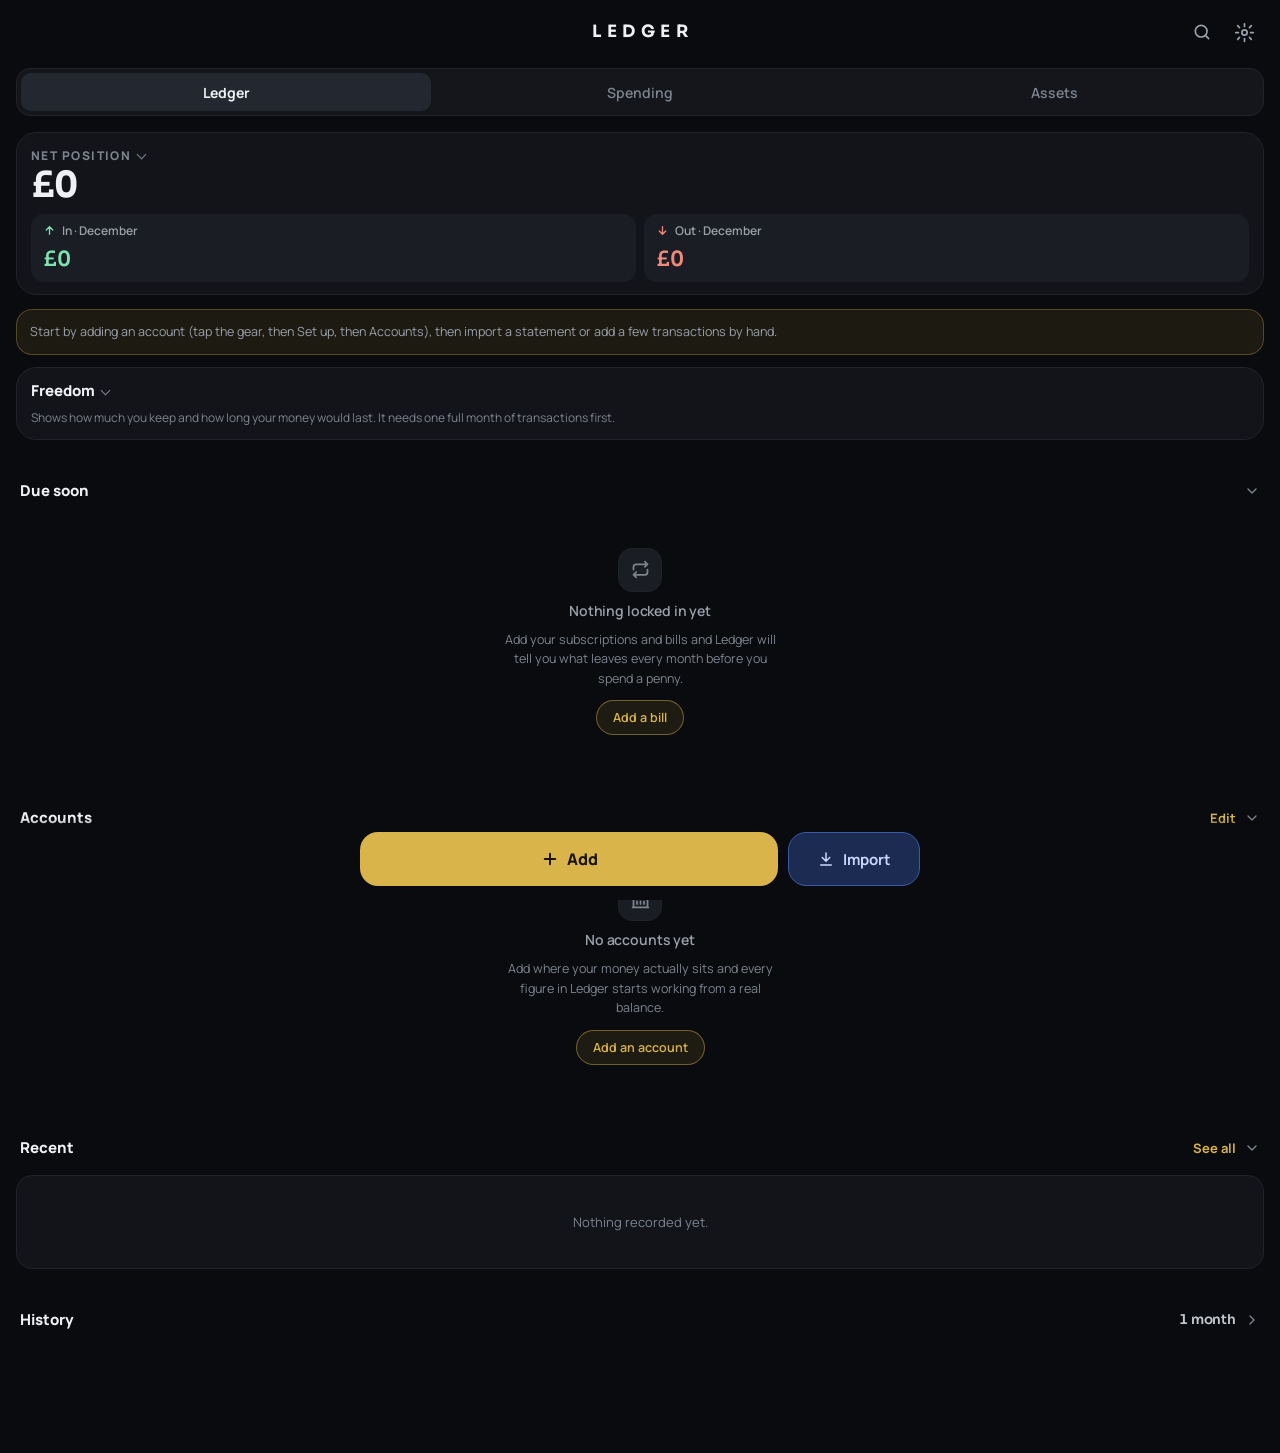
==== commit 25cbe370: "v68 Compact look (B): Home ~30% shorter, Spending ~45% shorter. Nothing removed: each trimmed part o" ====
--- a/index.html
+++ b/index.html
@@ -1085,6 +1085,65 @@
   .mv-item{border-radius:18px; background:#121419; border:1px solid #1f232a; padding:12px 14px; margin-bottom:8px;}
   .mv-what{font-size:12.5px; color:#9aa1ab; margin-top:6px; line-height:1.4;}
 </style>
+<style id="compact">
+/* v68 compact look (Bailey picked "B", 21 Nov 2026). Nothing is removed:
+   every trimmed part opens when its card or title is tapped. Open/closed is
+   remembered in ledger:homefold (a look setting: travels with backups like sound):
+   xHero, xFree, xDue, xCmp, xNw. Body classes x-hero etc. survive re-renders. */
+.hero{padding:14px 14px 12px; border-radius:20px; cursor:pointer;}
+.hero-amt{font-size:36px; margin-top:2px;}
+.hero-sub{font-size:12px; margin-top:4px;}
+.hero-split{gap:8px; margin-top:10px;}
+.tile{padding:8px 12px; border-radius:13px;}
+.hero-foot.running{padding-top:10px !important; margin-top:12px !important;}
+body:not(.x-hero) #net-delta, body:not(.x-hero) #m-running{display:none !important;}
+.xt::after{content:""; display:inline-block; width:6px; height:6px; margin:0 0 2px 7px; border-right:1.8px solid var(--text3); border-bottom:1.8px solid var(--text3); transform:rotate(45deg); transition:transform .2s;}
+body.x-hero .hero-lab.xt::after, body.x-free .fr-head .xt::after, body.x-cmp .cmp-head .xt::after, body.x-nw #nw-x.xt::after{transform:rotate(-135deg); margin-bottom:-2px;}
+#week-chip{padding:10px 14px !important; border-radius:18px; margin-top:10px !important;}
+#week-chip .wc-ring, #week-chip .wc-ring svg{width:40px; height:40px;}
+.sort-alert{margin-top:10px; padding:10px 14px !important; border-radius:16px !important;}
+.sa-short{display:none;}
+/* check-in and sorting side by side when both are showing */
+#view-home:has(#week-chip.on):has(#home-warn > .sort-alert:only-child) #week-chip.on,
+#view-home:has(#week-chip.on):has(#home-warn > .sort-alert:only-child) #home-warn{display:inline-flex !important; vertical-align:top; width:calc(50% - 4px); box-sizing:border-box; margin-top:10px !important;}
+#view-home:has(#week-chip.on):has(#home-warn > .sort-alert:only-child) #home-warn{margin-left:4px;}
+#view-home:has(#week-chip.on):has(#home-warn > .sort-alert:only-child) #week-chip.on{padding:8px 10px !important; gap:8px; align-items:center; min-height:54px;}
+#view-home:has(#week-chip.on):has(#home-warn > .sort-alert:only-child) #week-chip .wc-sub,
+#view-home:has(#week-chip.on):has(#home-warn > .sort-alert:only-child) #week-chip-go{display:none !important;}
+#view-home:has(#week-chip.on):has(#home-warn > .sort-alert:only-child) #week-chip .wc-title{white-space:nowrap; font-size:12.5px;}
+#view-home:has(#week-chip.on):has(#home-warn > .sort-alert:only-child) #week-chip .wc-ring,
+#view-home:has(#week-chip.on):has(#home-warn > .sort-alert:only-child) #week-chip .wc-ring svg{width:34px; height:34px;}
+#view-home:has(#week-chip.on):has(#home-warn > .sort-alert:only-child) .sort-alert{margin:0 !important; min-height:54px; padding:8px 10px !important; gap:8px;}
+#view-home:has(#week-chip.on):has(#home-warn > .sort-alert:only-child) .sa-t > b:not(.sa-short),
+#view-home:has(#week-chip.on):has(#home-warn > .sort-alert:only-child) .sa-t small{display:none;}
+#view-home:has(#week-chip.on):has(#home-warn > .sort-alert:only-child) .sa-short{display:block; font-size:13px;}
+.freedom{padding:12px 14px; margin-top:10px; border-radius:20px;}
+.fr-head{cursor:pointer;}
+.fr-g{padding:8px 6px !important;}
+.fr-g svg{height:64px !important; width:auto !important;}
+body:not(.x-free) .fr-line, body:not(.x-free) .fr-key{display:none !important;}
+.rule{padding-top:16px !important; padding-bottom:6px !important;}
+.card{border-radius:16px;}
+.lrow{padding-top:8px !important; padding-bottom:8px !important;}
+.dayhdr{padding:8px 0 0; font-size:10.5px;}
+.countdown{width:34px !important; height:34px !important;}
+body:not(.x-due) #sub-findings, body:not(.x-due) #committed-block .total-card{display:none !important;}
+#due-x{display:none; width:100%; margin-top:8px; min-height:40px; border:1px solid var(--line); border-radius:14px; background:var(--surface); color:var(--text2); font:inherit; font-size:13px; font-weight:700;}
+#due-x.on{display:block;} #due-x.alert{color:var(--brass); border-color:rgba(217,180,74,0.4);}
+.headline{padding:12px 0 2px;}
+.cmp{padding:12px 14px; margin-top:10px; border-radius:20px; cursor:pointer;}
+body:not(.x-cmp) .cmp-row, body:not(.x-cmp) .cmp-foot, body:not(.x-cmp) .cmp-moves{display:none !important;}
+body:not(.x-cmp) .cmp-line{margin-bottom:0;}
+.catrow{padding:6px 6px;}
+.uncat-btn{margin-top:10px !important;}
+#nw-card{padding-top:12px !important; padding-bottom:10px !important; cursor:pointer;}
+#nw-x{font-size:12px; color:var(--text3); font-weight:600;}
+body:not(.x-nw) #nw-verdict{display:none !important;}
+.inv-cards{display:grid !important; grid-template-columns:minmax(0,1fr) minmax(0,1fr); gap:8px;}
+.inv-cards .inv-addcat{grid-column:1 / -1;}
+.inv-card{padding:12px 14px 10px; border-radius:18px;}
+.inv-cs{font-size:11.5px !important;}
+</style>
 </head>
 <body>
 <!-- v55: opening screen. Painted before anything else loads, then fades. -->
@@ -1115,7 +1174,7 @@
 <!-- ================= HOME ================= -->
 <div id="view-home">
   <div class="hero">
-    <div class="hero-lab">Net position</div>
+    <div class="hero-lab xt">Net position</div>
     <div class="hero-amt fig" id="net-amt">£0</div>
     <div class="hero-sub" id="net-delta"></div>
     <div class="hero-split">
@@ -1153,6 +1212,7 @@
   <div class="fold-b" data-fold="due">
     <div id="sub-findings"></div>
     <div id="committed-block"></div>
+    <button id="due-x" type="button"></button>
   </div>
 
   <div class="rule fold-h" data-foldh="accts" role="button" tabindex="0">Accounts <span class="fold-r"><b id="liquid-total"></b><button class="rule-link" id="home-accts-edit">Edit</button><svg class="fold-c" width="16" height="16" viewBox="0 0 24 24" fill="none" stroke="currentColor" stroke-width="2" stroke-linecap="round" stroke-linejoin="round" aria-hidden="true"><path d="M6 9l6 6 6-6"/></svg></span></div>
@@ -1229,6 +1289,7 @@
         <button class="nw-target-btn" id="nw-target">£250,000</button>
       </div>
     </div>
+    <div id="nw-x" class="xt">Where this is heading</div>
     <div class="nw-verdict" id="nw-verdict"></div>
   </div>
 
@@ -1337,6 +1398,20 @@
     <div class="lrow tap" id="do-restore"><div><div class="d1">Restore</div><div class="d2">Load a backup file</div></div><div class="amtcol"><i class="ti ti-upload" style="color:var(--text3)"></i></div></div>
     <p class="note" id="backup-note" style="margin:8px 2px 2px;"></p>
     <div class="lrow tap" id="open-export"><div><div class="d1">Export</div><div class="d2">A CSV of everything, or totals by week or month</div></div><div class="amtcol"><i class="ti ti-chevron-right" style="color:var(--text3)"></i></div></div>
+  </div>
+  <div class="card" style="margin-top:12px;">
+    <div class="lrow"><div><div class="d1">Sync with Muse</div><div class="d2" id="sync-state">Off</div></div>
+      <div class="amtcol"><button id="t-sync" class="chip" role="switch" aria-checked="false" aria-label="Sync with Muse">Off</button></div></div>
+    <div id="sync-setup" style="display:none; padding:0 16px 16px;">
+      <p class="note" style="margin:8px 0;">Let Muse add or correct transactions and budgets for you. Off until you switch it on. Your money syncs to a private place only you and Muse can see — never to this public app. Price caches, settings and COACH data never sync.</p>
+      <input class="field" type="password" id="sync-token" placeholder="Paste your GitHub token here" autocomplete="off" autocapitalize="off" spellcheck="false" style="width:100%; margin:4px 0 10px;">
+      <p class="note" style="margin:0 0 10px;">Make a token in GitHub that can only read and write the private ledger-sync repo. It stays on this phone — it is never sent anywhere except GitHub, and never backed up.</p>
+      <div style="display:flex; gap:8px;">
+        <button class="btn soft" id="sync-now" style="flex:1;">Sync now</button>
+        <button class="btn soft" id="sync-forget" style="flex:1;">Remove token</button>
+      </div>
+      <p class="note" id="sync-conflicts" style="margin:10px 0 0; display:none;"></p>
+    </div>
   </div>
   <button class="btn ghost" data-close-sheet="set-data-backdrop">Done</button>
 </div></div>
@@ -2039,6 +2114,12 @@
    is refused, the oldest undo steps are dropped one at a time to make room,
    and only if that is not enough do you see the warning. */
 const save = (k, v)=>{
+  // v66: stamping and the sync timer live here, the one place every save
+  // passes through. Both are no-ops while sync is off. Guarded: save()
+  // also runs while the app is loading, before the sync section below
+  // has run, so a failure here must never stop a save.
+  try{ syncStampForSave(k, v); }catch(e){}
+  try{ syncSoon(); }catch(e){}
   const text = JSON.stringify(v);
   try{ localStorage.setItem(k, text); return true; }catch(e){}
   // v58: the saved daily prices are only a cache - they go first.
@@ -2059,6 +2140,500 @@
   return false;
 };
 const uid = ()=> Date.now().toString(36) + Math.random().toString(36).slice(2,7);
+
+
+// =====================================================================
+// Sync with Muse — v66. Opt-in, off by default. Mirrors Jot's sync (v35).
+// ---------------------------------------------------------------------
+// How it works: your money is copied to ONE file, ledger-sync.json, in a
+// PRIVATE repo (baileywalsh-maker/ledger-sync) that only you can see.
+// Muse reads and writes that same file. Your phone and Muse never talk
+// to each other directly — the private repo is the meeting point.
+// - What syncs: transactions, monthly budgets, categories, sort rules,
+//   accounts, hand-logged assets, subscriptions/bills, investments
+//   (trades, investment categories, tracked-by-value flags) and the
+//   remembered CSV column mapping. That is the whole Ledger, so the
+//   file Muse sees is the Ledger you see.
+// - What NEVER syncs, and never leaves this phone:
+//   · the live price caches (ledger:invpx and invest.prices — fetched
+//     again from the price feed, so there is nothing to lose);
+//   · settings (display currency, Freedom targets, dismissals —
+//     this phone's preferences, not your money);
+//   · the undo stack (ledger:rollback), the pre-migration copy
+//     (ledger:premigrate), the backup marker (ledger:lastbackupday);
+//   · COACH's half of the shared backup (ledger:carry — COACH gets
+//     its own sync later, Ledger is not a pipe for it);
+//   · the sync token and the sync state below.
+//   Ledger never holds bank logins or credentials at all — money only
+//   arrives as a CSV you download yourself — so there is nothing of
+//   that kind to leak. What does leave the phone is your transactions
+//   and balances, to a private repo only you and Muse can see. That is
+//   the same trust level as the phone itself.
+// - The token that lets this phone write to the private repo is typed
+//   in by you in Settings → Your data → Sync with Muse. It lives ONLY
+//   in this phone's storage ('ledger:sync-token'), is never written
+//   into a backup, never put in the app's code, and is only ever sent
+//   to api.github.com. Make it a fine-grained token that can only
+//   read/write the ledger-sync repo, and revoke it in GitHub any time
+//   to stop syncing.
+// - Merge: each side remembers what the data looked like at the last
+//   successful sync (a snapshot). Something changed on one side only
+//   is taken from that side; something added on either side is kept;
+//   something deleted on one side and unchanged on the other is
+//   deleted. Something changed on BOTH sides keeps the newer copy for
+//   transactions and investment trades (each carries an `upd` stamp,
+//   set in save() below whenever sync is on), and keeps this phone's
+//   copy for everything else — and Settings says so. Nothing is ever
+//   deleted silently without that rule.
+// - Placement: this section sits right after save(), before any data
+//   is loaded, on purpose. save() calls syncStampForSave() and
+//   syncSoon(), and the first save happens while the app is loading —
+//   so every sync variable here must already exist by then. Do not
+//   move this section further down the file.
+// =====================================================================
+const SYNC_OWNER = 'baileywalsh-maker';
+const SYNC_REPO = 'ledger-sync';
+const SYNC_PATH = 'ledger-sync.json';
+const SYNC_API = 'https://api.github.com/repos/' + SYNC_OWNER + '/' + SYNC_REPO + '/contents/' + SYNC_PATH;
+const SYNC_KEY = 'ledger:sync';          // sync state (snapshot, version) — not a backup
+const SYNC_TOKEN_KEY = 'ledger:sync-token'; // the token — never in a backup, never in code
+const SYNC_INV_KEY = 'ledger:invest';
+let syncBusy = false, syncSoonTimer = null, syncApplying = false;
+let _updPrevTxns = null, _updPrevTrades = null;   // id -> hash, for stamping upd on change
+
+function syncHash(s){
+  let h = 5381;
+  s = String(s);
+  for(let i = 0; i < s.length; i++){ h = ((h << 5) + h + s.charCodeAt(i)) >>> 0; }
+  return h.toString(36);
+}
+function syncItemHash(n){ return syncHash(JSON.stringify(n)); }
+// settings is still in its temporal dead zone while the app loads, and this
+// is called from save() during that load — so a miss here means "off".
+function syncEnabled(){
+  try{ return !!(typeof settings !== 'undefined' && settings && settings.syncEnabled); }
+  catch(e){ return false; }
+}
+function syncState(){
+  const s = load(SYNC_KEY, null);
+  return s && typeof s === 'object' ? s : {version:0, sha:null, snapshot:null, lastSync:null, lastError:null, conflicts:[]};
+}
+function syncSaveState(s){ try{ localStorage.setItem(SYNC_KEY, JSON.stringify(s)); }catch(e){} }
+function syncToken(){ try{ const v = localStorage.getItem(SYNC_TOKEN_KEY); return v ? JSON.parse(v) : null; }catch(e){ return null; } }
+function syncSetToken(t){
+  try{
+    if(t) localStorage.setItem(SYNC_TOKEN_KEY, JSON.stringify(t));
+    else localStorage.removeItem(SYNC_TOKEN_KEY);
+    return true;
+  }catch(e){ return false; }
+}
+// The investment half of the file: trades, investment categories and the
+// tracked-by-value flags. invest.prices is a live-price cache and is
+// deliberately left out — it is rebuilt from the price feed.
+function syncInvestPack(inv){
+  inv = inv || {};
+  return {
+    trades: Array.isArray(inv.trades) ? inv.trades : [],
+    cats: Array.isArray(inv.cats) ? inv.cats : [],
+    byValue: (inv.byValue && typeof inv.byValue === 'object') ? inv.byValue : {}
+  };
+}
+function syncSnapOf(pack){
+  const snap = {txns:{}, budgets:{}, cats:{}, rules:'', accts:{}, assets:{}, recur:{},
+    invest:{trades:{}, cats:{}, byValue:{}}, impmap:''};
+  const byId = (list, into)=>{ (list || []).forEach(n=>{ if(n && n.id) into[n.id] = syncItemHash(n); }); };
+  // Maps are snapshotted per key, so the merge can tell which side changed
+  // which key — a whole-map hash could not.
+  const byKey = (map, into)=>{ Object.keys(map || {}).forEach(k=>{ into[k] = syncHash(JSON.stringify(map[k])); }); };
+  byId(pack.txns, snap.txns);
+  byId(pack.cats, snap.cats);
+  byId(pack.accts, snap.accts);
+  byId(pack.assets, snap.assets);
+  byId(pack.recur, snap.recur);
+  byId(pack.invest && pack.invest.trades, snap.invest.trades);
+  byId(pack.invest && pack.invest.cats, snap.invest.cats);
+  byKey(pack.budgets, snap.budgets);
+  byKey(pack.invest && pack.invest.byValue, snap.invest.byValue);
+  snap.rules = syncHash(JSON.stringify(pack.rules || []));
+  snap.impmap = syncHash(JSON.stringify(pack.impmap || null));
+  return snap;
+}
+function syncPackLocal(){
+  const st = syncState();
+  let impmap = null;
+  try{ impmap = JSON.parse(localStorage.getItem(K.impmap)); }catch(e){ impmap = null; }
+  return {
+    __ledgerSync: 1, version: (st.version || 0) + 1,
+    updatedAt: new Date().toISOString(), updatedBy: 'phone',
+    schema: (typeof SCHEMA !== 'undefined' ? SCHEMA : 1),
+    txns: txns, budgets: budgets, cats: cats, rules: rules,
+    accts: accts, assets: assets, recur: recur,
+    invest: syncInvestPack(typeof invest !== 'undefined' ? invest : null),
+    impmap: impmap
+  };
+}
+// Every transaction / trade change is stamped with when it changed, so an
+// entry edited on both sides can keep the newer copy. Stamping happens
+// here, in the one place every save passes through — not in each button
+// handler. Only while sync is on: with sync off this costs nothing and
+// changes nothing.
+function syncStampList(v, prev){
+  const now = Date.now();
+  if(!prev){
+    prev = {};
+    v.forEach(n=>{ if(n && n.id) prev[n.id] = syncItemHash(n); });
+    return prev;
+  }
+  v.forEach(n=>{
+    if(!n || !n.id) return;
+    const h = syncItemHash(n);
+    if(prev[n.id] !== h){ n.upd = now; prev[n.id] = syncItemHash(n); }
+  });
+  Object.keys(prev).forEach(id=>{ if(!v.some(n=>n && n.id === id)) delete prev[id]; });
+  return prev;
+}
+function syncStampForSave(k, v){
+  if(syncApplying || !syncEnabled()) return;
+  if(k === K.txns && Array.isArray(v)) _updPrevTxns = syncStampList(v, _updPrevTxns);
+  if(k === SYNC_INV_KEY && v && Array.isArray(v.trades)) _updPrevTrades = syncStampList(v.trades, _updPrevTrades);
+}
+// Three-way merge for one list of records with stable ids. useUpd picks the
+// newer copy when both sides changed (transactions, trades); without it the
+// phone's copy wins and the clash is reported.
+function syncMergeList(local, remote, snap, useUpd, label){
+  snap = snap || {};
+  const conflicts = [];
+  const byId = {};
+  (local || []).forEach(n=>{ if(n && n.id) (byId[n.id] = byId[n.id] || {}).local = n; });
+  (remote || []).forEach(n=>{ if(n && n.id) (byId[n.id] = byId[n.id] || {}).remote = n; });
+  const merged = [];
+  Object.keys(byId).forEach(id=>{
+    const e = byId[id], inSnap = snap[id];
+    const lHash = e.local ? syncItemHash(e.local) : null;
+    const rHash = e.remote ? syncItemHash(e.remote) : null;
+    const name = String((e.local && (e.local.desc || e.local.name)) || (e.remote && (e.remote.desc || e.remote.name)) || id).slice(0, 40);
+    if(e.local && !e.remote){
+      if(!inSnap){ merged.push(e.local); return; }                        // added here
+      if(lHash !== inSnap){ merged.push(e.local); conflicts.push('Kept your newer copy of “' + name + '” — it was deleted in the synced copy.'); return; }
+      return;                                                             // deleted over there, unchanged here
+    }
+    if(e.remote && !e.local){
+      if(!inSnap){ merged.push(e.remote); return; }                       // added over there
+      if(rHash !== inSnap){ merged.push(e.remote); conflicts.push('Kept the synced copy of “' + name + '” — it was deleted on this phone.'); return; }
+      return;                                                             // deleted here, unchanged over there
+    }
+    if(lHash === rHash){ merged.push(e.local); return; }
+    const lChanged = inSnap && lHash !== inSnap, rChanged = inSnap && rHash !== inSnap;
+    if(lChanged && !rChanged){ merged.push(e.local); return; }
+    if(rChanged && !lChanged){ merged.push(e.remote); return; }
+    if(!inSnap){ merged.push(e.local); return; }                          // both added it: same id, keep this phone's
+    if(useUpd){
+      const lUpd = (e.local.upd || 0), rUpd = (e.remote.upd || 0);
+      const pick = rUpd > lUpd ? e.remote : e.local;
+      merged.push(pick);
+      conflicts.push('“' + name + '” was changed in both places — kept the newer copy.');
+    }else{
+      merged.push(e.local);
+      conflicts.push('“' + name + '” was changed in both places — kept this phone’s copy.');
+    }
+  });
+  return {list: merged, conflicts: conflicts};
+}
+// Three-way merge for one flat map (budgets, tracked-by-value flags),
+// against the per-key snapshot hashes. A key changed on one side only
+// is taken from that side; changed on both keeps this phone's and says so.
+function syncMergeMap(local, remote, snap, label){
+  local = local || {}; remote = remote || {}; snap = snap || {};
+  const conflicts = [];
+  const out = {};
+  const keys = {};
+  Object.keys(local).forEach(k=>{ keys[k] = 1; });
+  Object.keys(remote).forEach(k=>{ keys[k] = 1; });
+  Object.keys(keys).forEach(k=>{
+    const inL = Object.prototype.hasOwnProperty.call(local, k);
+    const inR = Object.prototype.hasOwnProperty.call(remote, k);
+    const inSnap = Object.prototype.hasOwnProperty.call(snap, k);
+    const lHash = inL ? syncHash(JSON.stringify(local[k])) : null;
+    const rHash = inR ? syncHash(JSON.stringify(remote[k])) : null;
+    if(inL && !inR){
+      if(!inSnap){ out[k] = local[k]; return; }                          // added here
+      if(lHash !== snap[k]){ out[k] = local[k]; conflicts.push('Kept your newer ' + label + ' for “' + String(k).slice(0, 40) + '” — it was deleted in the synced copy.'); return; }
+      return;                                                            // deleted over there, unchanged here
+    }
+    if(inR && !inL){
+      if(!inSnap){ out[k] = remote[k]; return; }                         // added over there
+      if(rHash !== snap[k]){ out[k] = remote[k]; conflicts.push('Kept the synced ' + label + ' for “' + String(k).slice(0, 40) + '” — it was deleted on this phone.'); return; }
+      return;                                                            // deleted here, unchanged over there
+    }
+    if(lHash === rHash){ out[k] = local[k]; return; }
+    const lChanged = inSnap && lHash !== snap[k], rChanged = inSnap && rHash !== snap[k];
+    if(lChanged && !rChanged){ out[k] = local[k]; return; }
+    if(rChanged && !lChanged){ out[k] = remote[k]; return; }
+    out[k] = local[k];
+    conflicts.push('The ' + label + ' for “' + String(k).slice(0, 40) + '” was changed in both places — kept this phone’s.');
+  });
+  return {map: out, conflicts: conflicts};
+}
+// Rules are {match, cat} rows, keyed by the match text.
+function syncMergeRules(local, remote, snapHash){
+  const toMap = list=>{
+    const m = {};
+    (list || []).forEach(r=>{ if(r && r.match) m[String(r.match).toLowerCase()] = r; });
+    return m;
+  };
+  const merged = syncMergeMap(toMap(local), toMap(remote), snapHash, 'rule');
+  return {list: Object.keys(merged.map).map(k=> merged.map[k]), conflicts: merged.conflicts};
+}
+// Three-way merge: local (this phone) vs remote (the private repo),
+// against the snapshot from the last good sync. Returns {pack, conflicts}.
+function syncMerge(local, remote, snap){
+  snap = snap || {txns:{}, budgets:{}, cats:{}, rules:'', accts:{}, assets:{}, recur:{},
+    invest:{trades:{}, cats:{}, byValue:{}}, impmap:''};
+  const conflicts = [];
+  const mTxns = syncMergeList(local.txns, remote.txns, snap.txns, true, 'transaction');
+  const mCats = syncMergeList(local.cats, remote.cats, snap.cats, false, 'category');
+  const mAccts = syncMergeList(local.accts, remote.accts, snap.accts, false, 'account');
+  const mAssets = syncMergeList(local.assets, remote.assets, snap.assets, false, 'asset');
+  const mRecur = syncMergeList(local.recur, remote.recur, snap.recur, false, 'subscription');
+  const mTrades = syncMergeList(local.invest && local.invest.trades, remote.invest && remote.invest.trades, snap.invest && snap.invest.trades, true, 'investment entry');
+  const mInvCats = syncMergeList(local.invest && local.invest.cats, remote.invest && remote.invest.cats, snap.invest && snap.invest.cats, false, 'investment category');
+  const mBudgets = syncMergeMap(local.budgets, remote.budgets, snap.budgets, 'budget');
+  const mByValue = syncMergeMap(local.invest && local.invest.byValue, remote.invest && remote.invest.byValue, snap.invest && snap.invest.byValue, 'tracked-by-value flag');
+  const mRules = syncMergeRules(local.rules, remote.rules, snap.rules);
+  conflicts.push.apply(conflicts, mTxns.conflicts.concat(mCats.conflicts, mAccts.conflicts,
+    mAssets.conflicts, mRecur.conflicts, mTrades.conflicts, mInvCats.conflicts,
+    mBudgets.conflicts, mByValue.conflicts, mRules.conflicts));
+  // The column mapping is one small object: changed on one side wins,
+  // changed on both keeps this phone's. Missing on a side means "never
+  // set there", not a change — so the first sync never reports a clash.
+  let impmap = local.impmap;
+  if(local.impmap == null && remote.impmap != null) impmap = remote.impmap;
+  else if(local.impmap != null && remote.impmap != null &&
+      JSON.stringify(local.impmap) !== JSON.stringify(remote.impmap)){
+    const lChanged = syncHash(JSON.stringify(local.impmap)) !== snap.impmap;
+    const rChanged = syncHash(JSON.stringify(remote.impmap)) !== snap.impmap;
+    if(rChanged && !lChanged) impmap = remote.impmap;
+    else if(lChanged && rChanged) conflicts.push('The remembered CSV columns were changed in both places — kept this phone’s.');
+  }
+  return {
+    pack: {
+      __ledgerSync: 1, version: Math.max(local.version || 0, remote.version || 0) + 1,
+      updatedAt: new Date().toISOString(), updatedBy: 'phone',
+      schema: local.schema || remote.schema || 1,
+      txns: mTxns.list, budgets: mBudgets.map, cats: mCats.list, rules: mRules.list,
+      accts: mAccts.list, assets: mAssets.list, recur: mRecur.list,
+      invest: {trades: mTrades.list, cats: mInvCats.list, byValue: mByValue.map},
+      impmap: impmap
+    },
+    conflicts: conflicts
+  };
+}
+function syncApply(pack){
+  syncApplying = true;
+  try{
+    txns = Array.isArray(pack.txns) ? pack.txns : txns;
+    if(pack.budgets && typeof pack.budgets === 'object') budgets = pack.budgets;
+    if(Array.isArray(pack.cats) && pack.cats.length) cats = pack.cats;
+    if(Array.isArray(pack.rules)) rules = pack.rules;
+    if(Array.isArray(pack.accts)) accts = pack.accts;
+    if(Array.isArray(pack.assets)) assets = pack.assets;
+    if(Array.isArray(pack.recur)) recur = pack.recur;
+    if(pack.invest && typeof pack.invest === 'object'){
+      // invest.prices stays exactly as it is on this phone — it is a
+      // live-price cache, not synced data.
+      const keepPrices = (typeof invest !== 'undefined' && invest && invest.prices) ? invest.prices : {};
+      invest = {trades: Array.isArray(pack.invest.trades) ? pack.invest.trades : [],
+        cats: Array.isArray(pack.invest.cats) ? pack.invest.cats : [],
+        byValue: (pack.invest.byValue && typeof pack.invest.byValue === 'object') ? pack.invest.byValue : {},
+        prices: keepPrices};
+      try{ if(typeof sortTrades === 'function') sortTrades(); }catch(e){}
+    }
+    save(K.txns, txns); save(K.budgets, budgets); save(K.cats, cats); save(K.rules, rules);
+    save(K.accts, accts); save(K.assets, assets); save(K.recur, recur); saveInvest();
+    if(pack.impmap) save(K.impmap, pack.impmap);
+    _updPrevTxns = {}; txns.forEach(n=>{ if(n && n.id) _updPrevTxns[n.id] = syncItemHash(n); });
+    _updPrevTrades = {}; (invest.trades || []).forEach(n=>{ if(n && n.id) _updPrevTrades[n.id] = syncItemHash(n); });
+  }finally{ syncApplying = false; }
+}
+async function syncFetch(token){
+  let r;
+  try{
+    r = await fetch(SYNC_API, {headers:{'Authorization':'Bearer ' + token, 'Accept':'application/vnd.github+json'}, cache:'no-store'});
+  }catch(e){ const err = new Error('offline'); err.code = 'offline'; throw err; }
+  if(r.status === 404) return {pack:null, sha:null};
+  if(r.status === 401 || r.status === 403){ const err = new Error('auth'); err.code = 'auth'; throw err; }
+  if(!r.ok){ const err = new Error('http ' + r.status); err.code = 'http'; throw err; }
+  const d = await r.json();
+  let pack = null;
+  try{ pack = JSON.parse(decodeURIComponent(escape(atob(String(d.content || '').replace(/\n/g, ''))))); }catch(e){ pack = null; }
+  if(!pack || pack.__ledgerSync !== 1){ const err = new Error('bad file'); err.code = 'badfile'; throw err; }
+  return {pack: pack, sha: d.sha};
+}
+async function syncPut(token, pack, sha){
+  const body = {message:'Ledger sync v' + pack.version + ' (' + pack.updatedBy + ')',
+    content:btoa(unescape(encodeURIComponent(JSON.stringify(pack))))};
+  if(sha) body.sha = sha;
+  let r;
+  try{
+    r = await fetch(SYNC_API, {method:'PUT', headers:{'Authorization':'Bearer ' + token, 'Accept':'application/vnd.github+json', 'Content-Type':'application/json'}, body:JSON.stringify(body)});
+  }catch(e){ const err = new Error('offline'); err.code = 'offline'; throw err; }
+  if(r.status === 401 || r.status === 403){ const err = new Error('auth'); err.code = 'auth'; throw err; }
+  if(r.status === 409){ const err = new Error('conflict'); err.code = 'conflict'; throw err; }
+  if(!r.ok){ const err = new Error('http ' + r.status); err.code = 'http'; throw err; }
+  const d = await r.json();
+  return d.content && d.content.sha ? d.content.sha : sha;
+}
+function syncSnapEqual(a, b){
+  if(!a || !b) return false;
+  return JSON.stringify(a) === JSON.stringify(b);
+}
+function syncLocalChanged(st){
+  if(!st.snapshot) return true;
+  const cur = syncSnapOf(syncPackLocal());
+  return !syncSnapEqual(cur, st.snapshot);
+}
+function syncStatusText(){
+  const st = syncState();
+  if(!syncEnabled()) return 'Off — switch it on to let Muse help with your money';
+  if(!syncToken()) return 'On, but no token yet — paste one below';
+  if(st.lastError) return 'Last sync failed: ' + st.lastError;
+  if(st.lastSync){
+    const d = Math.floor((Date.now() - new Date(st.lastSync).getTime()) / 60000);
+    const when = d < 1 ? 'just now' : d < 60 ? d + ' min ago' : Math.floor(d / 60) + 'h ago';
+    return 'Last synced ' + when + (st.conflicts && st.conflicts.length ? ' — ' + st.conflicts.length + ' thing' + (st.conflicts.length > 1 ? 's' : '') + ' changed in both places, kept the newer copy' : '');
+  }
+  return 'On — not synced yet';
+}
+function paintSync(){
+  const t = document.getElementById('t-sync'); if(!t) return;
+  // Ledger's toggle is a chip button (On/Off text), like the sound toggles.
+  t.textContent = syncEnabled() ? 'On' : 'Off';
+  t.classList.toggle('on', syncEnabled());
+  t.setAttribute('aria-checked', syncEnabled() ? 'true' : 'false');
+  const setup = document.getElementById('sync-setup');
+  if(setup) setup.style.display = syncEnabled() ? '' : 'none';
+  const tok = document.getElementById('sync-token');
+  if(tok && document.activeElement !== tok) tok.value = syncToken() || '';
+  const stEl = document.getElementById('sync-state');
+  if(stEl) stEl.textContent = syncStatusText();
+  const cfEl = document.getElementById('sync-conflicts');
+  if(cfEl){
+    const st = syncState();
+    cfEl.textContent = (st.conflicts && st.conflicts.length)
+      ? st.conflicts.join(' ') : '';
+    cfEl.style.display = (st.conflicts && st.conflicts.length) ? '' : 'none';
+  }
+}
+// The main sync. Quiet when automatic (opening the app, leaving it);
+// chatty when you tap Sync now. Returns a small result for tests.
+async function syncNow(opts){
+  opts = opts || {};
+  if(syncBusy) return {ok:false, reason:'busy'};
+  if(!syncEnabled()) return {ok:false, reason:'off'};
+  const token = syncToken();
+  if(!token){
+    if(!opts.quiet) showToast('Add your sync token in Settings first');
+    return {ok:false, reason:'notoken'};
+  }
+  syncBusy = true;
+  const stEl = document.getElementById('sync-state');
+  if(stEl) stEl.textContent = 'Syncing…';
+  try{
+    const st = syncState();
+    let fetched;
+    try{ fetched = await syncFetch(token); }
+    catch(e){
+      st.lastError = e.code === 'auth' ? 'GitHub did not accept the token — check it, or make a new one'
+        : e.code === 'offline' ? 'No connection — try again when you are back online'
+        : 'GitHub said no (' + e.message + ')';
+      syncSaveState(st); paintSync();
+      if(!opts.quiet) showToast(st.lastError);
+      return {ok:false, reason:e.code};
+    }
+    const local = syncPackLocal();
+    if(!fetched.pack){
+      // First sync ever: this phone's Ledger becomes the synced copy.
+      const sha = await syncPut(token, local, null);
+      const ns = {version:local.version, sha:sha, snapshot:syncSnapOf(local), lastSync:new Date().toISOString(), lastError:null, conflicts:[]};
+      syncSaveState(ns); paintSync(); render();
+      if(!opts.quiet) showToast('Synced — ' + local.txns.length + ' transactions now shared with Muse');
+      return {ok:true, pushed:local.txns.length, pulled:0, conflicts:[]};
+    }
+    const remote = fetched.pack;
+    const localChanged = syncLocalChanged(st);
+    // Changed remotely if the remote copy no longer matches the snapshot —
+    // version numbers alone are not trusted, Muse may write any version.
+    const remoteChanged = !st.snapshot || !syncSnapEqual(syncSnapOf(remote), st.snapshot);
+    if(!localChanged && !remoteChanged){
+      st.lastSync = new Date().toISOString(); st.lastError = null; syncSaveState(st); paintSync();
+      if(!opts.quiet) showToast('Already up to date');
+      return {ok:true, pushed:0, pulled:0, conflicts:[]};
+    }
+    let merged = syncMerge(local, remote, st.snapshot);
+    let sha = fetched.sha, tries = 0;
+    while(tries < 2){
+      try{ sha = await syncPut(token, merged.pack, sha); break; }
+      catch(e){
+        if(e.code !== 'conflict' || tries) throw e;
+        tries++;
+        const again = await syncFetch(token);
+        if(!again.pack) throw e;
+        merged = syncMerge(syncPackLocal(), again.pack, st.snapshot);
+        sha = again.sha;
+      }
+    }
+    const before = txns.length;
+    syncApply(merged.pack);
+    const ns = {version:merged.pack.version, sha:sha, snapshot:syncSnapOf(merged.pack),
+      lastSync:new Date().toISOString(), lastError:null, conflicts:merged.conflicts};
+    syncSaveState(ns); paintSync(); render();
+    const pulled = merged.pack.txns.length - before;
+    if(!opts.quiet){
+      showToast(merged.conflicts.length ? 'Synced — kept the newer copy of ' + merged.conflicts.length + ' thing' + (merged.conflicts.length > 1 ? 's' : '') + ' changed in both places'
+        : pulled > 0 ? 'Synced — ' + pulled + ' transaction' + (pulled > 1 ? 's' : '') + ' came in from Muse'
+        : 'Synced');
+    }
+    return {ok:true, pushed:localChanged ? 1 : 0, pulled:pulled, conflicts:merged.conflicts};
+  }catch(e){
+    const st = syncState();
+    st.lastError = e.code === 'auth' ? 'GitHub did not accept the token — check it, or make a new one'
+      : e.code === 'offline' ? 'No connection — try again when you are back online'
+      : 'Sync failed (' + (e.message || 'unknown') + ')';
+    syncSaveState(st); paintSync();
+    if(!opts.quiet) showToast(st.lastError);
+    return {ok:false, reason:e.code || 'error'};
+  }finally{ syncBusy = false; }
+}
+function syncSoon(){
+  if(syncApplying || !syncEnabled() || !syncToken()) return;
+  clearTimeout(syncSoonTimer);
+  syncSoonTimer = setTimeout(()=>{ syncNow({auto:true, quiet:true}); }, 8000);
+}
+// Settings wiring for sync. Runs at load; the Settings sheet exists by then.
+document.getElementById('t-sync').onclick = ()=>{
+  settings.syncEnabled = !syncEnabled(); save(K.settings, settings); paintSync();
+  if(settings.syncEnabled && !syncToken()) showToast('Paste your sync token below, then tap Sync now');
+  else if(settings.syncEnabled) syncNow({auto:true, quiet:true});
+};
+document.getElementById('sync-token').onchange = e=>{
+  const v = e.target.value.trim();
+  if(v){ syncSetToken(v); showToast('Token saved — it stays on this phone'); }
+  else syncSetToken(null);
+  paintSync();
+};
+document.getElementById('sync-now').onclick = ()=>{ syncNow({manual:true}); };
+document.getElementById('sync-forget').onclick = ()=>{
+  if(!confirm('Remove the sync token? Sync switches off too. Your money stays on this phone.')) return;
+  syncSetToken(null); settings.syncEnabled = false; save(K.settings, settings);
+  const st = syncState(); st.lastError = null; syncSaveState(st);
+  paintSync(); showToast('Sync is off and the token is gone');
+};
+// For tests and for Muse's own checks — not a user feature.
+window.__ledgerSync = {now:syncNow, merge:syncMerge, pack:syncPackLocal, state:syncState, apply:syncApply};
+paintSync();
+setTimeout(()=>{ if(syncEnabled()) syncNow({auto:true, quiet:true}); }, 2000);   // pull in anything Muse added, if sync is on
+document.addEventListener('visibilitychange', ()=>{ if(document.hidden) syncNow({auto:true, quiet:true}); });
+window.addEventListener('online', ()=>{ syncNow({auto:true, quiet:true}); });
 
 // Local calendar date — never toISOString(), which shifts to UTC and lands a day early in BST.
 const ymd = d=>{ const p=n=>String(n).padStart(2,'0'); return d.getFullYear()+'-'+p(d.getMonth()+1)+'-'+p(d.getDate()); };
@@ -3593,8 +4168,8 @@
   return txns.filter(t=>matchTxn(t, needle, numeric))
              .sort((a,b)=> b.date.localeCompare(a.date) || String(b.id).localeCompare(String(a.id)));
 }
-const TXN_PAGE = 120;
-let txnPageSize = TXN_PAGE;
+const TXN_PAGE = 120, TXN_FIRST = 8;   // v68: 8 first, then the rest on a tap
+let txnPageSize = TXN_FIRST;
 
 function switchView(v){
   const changed = currentView !== v;
@@ -3698,6 +4273,41 @@
 // Which sections are open is a preference for this phone, kept beside the
 // other look-and-feel choices (not part of your data, so not in backups).
 const FOLD_KEY = 'ledger:homefold';
+// v68: what the compact look keeps tucked away until tapped. Stored beside the
+// fold state (a look setting), absent = tucked away.
+const XKEYS = {xHero:'x-hero', xFree:'x-free', xDue:'x-due', xCmp:'x-cmp', xNw:'x-nw'};
+function applyX(){
+  let st = {}; try{ st = JSON.parse(localStorage.getItem(FOLD_KEY)) || {}; }catch(e){}
+  for(const k in XKEYS) document.body.classList.toggle(XKEYS[k], !!st[k]);
+}
+function toggleX(k){
+  let st = {}; try{ st = JSON.parse(localStorage.getItem(FOLD_KEY)) || {}; }catch(e){}
+  if(!st || typeof st !== 'object') st = {};
+  st[k] = st[k] ? 0 : 1;
+  try{ localStorage.setItem(FOLD_KEY, JSON.stringify(st)); }catch(e){}
+  applyX(); syncDueX();
+}
+function syncDueX(){
+  const b = document.getElementById('due-x'); if(!b) return;
+  const n = document.querySelectorAll('#sub-findings .finding').length;
+  const hasTotal = !!document.querySelector('#committed-block .total-card');
+  const open = document.body.classList.contains('x-due');
+  b.classList.toggle('on', n > 0 || hasTotal);
+  b.classList.toggle('alert', n > 0 && !open);
+  b.textContent = open ? 'Show less'
+    : (n ? n + ' thing' + (n === 1 ? '' : 's') + ' to check · ' : '') + 'Monthly total and more';
+  b.setAttribute('aria-expanded', open ? 'true' : 'false');
+}
+document.addEventListener('click', e=>{
+  const t = e.target;
+  if(t.closest('#due-x')){ toggleX('xDue'); return; }
+  if(t.closest('.fr-head')){ toggleX('xFree'); return; }
+  if(t.closest('button, a, input, select, .tile button')) return;
+  if(t.closest('#view-home .hero')){ toggleX('xHero'); return; }
+  if(t.closest('#s-cmp')){ toggleX('xCmp'); return; }
+  if(t.closest('#nw-card') && !t.closest('#nw-chart, #nw-months, .nw-horizon')){ toggleX('xNw'); return; }
+});
+if(document.body) applyX(); else document.addEventListener('DOMContentLoaded', applyX);
 const FOLD_DEFAULT = {due:1, accts:1, recent:1, history:0, dueAll:0};
 function foldState(){
   let st = null;
@@ -3731,7 +4341,7 @@
   });
 }
 let histAll = false;      // older months shown, this visit only
-const HIST_SHOWN = 6, RECENT_SHOWN = 5, DUE_MIN = 3;
+const HIST_SHOWN = 6, RECENT_SHOWN = 3, DUE_MIN = 3;
 
 function render(){
   memoBegin();
@@ -3745,6 +4355,7 @@
   // price rise is seen where the subscriptions are, not on a separate screen.
   if(currentView==='home') renderSubFindings();
   if(currentView==='home') renderHome();
+  if(currentView==='home') syncDueX();
   if(currentView==='spend') renderSpend();
   if(currentView==='assets') renderAssets();
   if(currentView==='more') renderMore();
@@ -3814,7 +4425,7 @@
   const saSub = uncat ? 'They show as "Needs a category" in your spending until sorted' : 'Other and Transfers need a few words on what they were';
   warn.innerHTML = ((uncat || unmemo) ? '<button class="sort-alert" id="sort-alert">'+
       '<svg width="20" height="20" viewBox="0 0 24 24" fill="none" stroke="currentColor" stroke-width="2" stroke-linecap="round" stroke-linejoin="round" aria-hidden="true"><path d="M20 12l-8 8-9-9V3h8z"/><circle cx="7.5" cy="7.5" r="1.5"/></svg>'+
-      '<span class="sa-t"><b>'+saTitle+'</b><small>'+saSub+'</small></span>'+
+      '<span class="sa-t"><b class="sa-short">'+(uncat + unmemo)+' to sort</b><b>'+saTitle+'</b><small>'+saSub+'</small></span>'+
       '<span class="sa-go">Sort</span></button>' : '') +
     (msgs.length ? '<div class="warn" style="margin-top:14px;">'+msgs.join('<br><br>')+'</div>' : '');
   const sa = document.getElementById('sort-alert');
@@ -3984,7 +4595,7 @@
   if(!box) return;
   const f = freedomStats();
   if(!f.n || f.avgOut <= 0){
-    box.innerHTML = '<div class="fr-head"><b>Freedom</b></div>'+
+    box.innerHTML = '<div class="fr-head"><b class="xt">Freedom</b></div>'+
       '<div class="note" style="margin-top:6px;">Shows how much you keep and how long your money would last. It needs one full month of transactions first.</div>';
     return;
   }
@@ -4043,7 +4654,7 @@
   const span = f.n === 1 ? 'last month' : 'last '+f.n+' months';
   let slide = 0; try{ slide = Number(localStorage.getItem('ledger:frslide')) === 1 ? 1 : 0; }catch(e){}
   box.innerHTML =
-    '<div class="fr-head"><b>Freedom</b><span>'+span+'</span></div>'+
+    '<div class="fr-head"><b class="xt">Freedom</b><span>'+span+'</span></div>'+
     '<div class="fr-slides" id="fr-slides"><div class="fr-slide">'+viewA+'</div><div class="fr-slide">'+viewB+'</div></div>'+
     '<div class="fr-dots"><button aria-label="Bars view" data-frs="0"></button><button aria-label="Gauges view" data-frs="1"></button></div>'+
     '<div class="fr-line">'+line+'</div>';
@@ -4654,7 +5265,7 @@
     : same ? 'Spending is level with '+c.prevName.toLowerCase()+(c.partial ? ' at this point.' : '.')
     : '<b>'+money0(Math.abs(c.diff))+' '+(c.diff < 0 ? 'less' : 'more')+'</b> than '+c.prevName.toLowerCase()+(c.partial ? ' by the '+ordinal(c.upto)+'.' : '.');
   box.innerHTML =
-    '<div class="cmp-head"><b>'+esc(c.thisName)+' vs '+esc(c.prevName.toLowerCase())+'</b>'+
+    '<div class="cmp-head"><b class="xt">'+esc(c.thisName)+' vs '+esc(c.prevName.toLowerCase())+'</b>'+
       '<span class="cmp-pill '+tone+'">'+pill+'</span></div>'+
     '<div class="cmp-line">'+line+'</div>'+
     '<div class="cmp-row"><span>'+esc(c.thisName)+'</span><div class="cmp-bar"><i class="now" style="width:'+w(mt.out)+'"></i></div><b class="fig">'+money0(mt.out)+'</b></div>'+
@@ -4769,7 +5380,7 @@
     }));
   document.getElementById('cat-filter').innerHTML = chips.join('');
   document.querySelectorAll('#cat-filter .chip').forEach(b=>{
-    b.onclick = ()=>{ catFilter = b.dataset.cat || null; txnPageSize = TXN_PAGE; renderSpend(); };
+    b.onclick = ()=>{ catFilter = b.dataset.cat || null; txnPageSize = TXN_FIRST; renderSpend(); };
   });
 
   const found = searchTxns(txnQuery);
@@ -5122,6 +5733,7 @@
 }
 
 function openSheet(id){
+  if(id === 'set-data-backdrop'){ try{ paintSync(); }catch(e){} }
   const bd = document.getElementById(id);
   // Reopening mid-exit cancels the exit rather than inheriting a fading backdrop.
   bd.classList.remove('closing');
@@ -9366,7 +9978,7 @@
   [/spotify|netflix|icloud|apple\.com|google|disney|prime video|youtube/, 'subs'],
   [/rent|council|energy|electric|water|vodafone|\bo2\b|\bee\b|broadband/, 'rent'],
   [/\bbar\b|\bpub\b|club|cinema|odeon|\bvue\b|ticket/, 'fun'],
-  [/salary|wages|payroll|acme payroll/, 'income'],
+  [/salary|wages|payroll/, 'income'],
   [/refund/, 'refunds'],
   [/coinbase|pearler|binance|kraken|trading ?212|vanguard|freetrade|etoro|commsec|selfwealth|spaceship|raiz|swyftx|coinspot|bitpanda|revolut ?(?:invest|crypto)/, 'invested'],
 ];
@@ -11218,19 +11830,19 @@
   const v = e.target.value;
   clearTimeout(searchTimer);
   searchTimer = setTimeout(()=>{
-    txnQuery = v; txnPageSize = TXN_PAGE; renderSpend();
+    txnQuery = v; txnPageSize = TXN_FIRST; renderSpend();
   }, 160);
 });
 document.getElementById('txn-search-x').onclick = ()=>{
   document.getElementById('txn-search').value = '';
-  txnQuery = ''; txnPageSize = TXN_PAGE; renderSpend();
+  txnQuery = ''; txnPageSize = TXN_FIRST; renderSpend();
 };
 
-document.getElementById('m-prev').onclick = ()=>{ spendMonth = shiftMonth(spendMonth,-1); catFilter=null; txnPageSize=TXN_PAGE; renderSpend(); };
+document.getElementById('m-prev').onclick = ()=>{ spendMonth = shiftMonth(spendMonth,-1); catFilter=null; txnPageSize=TXN_FIRST; renderSpend(); };
 document.getElementById('m-next').onclick = ()=>{
   const now = monthKey(new Date());
   if(spendMonth >= now) return;
-  spendMonth = shiftMonth(spendMonth,1); catFilter=null; txnPageSize=TXN_PAGE; renderSpend();
+  spendMonth = shiftMonth(spendMonth,1); catFilter=null; txnPageSize=TXN_FIRST; renderSpend();
 };
 
 // ---- day watcher ----
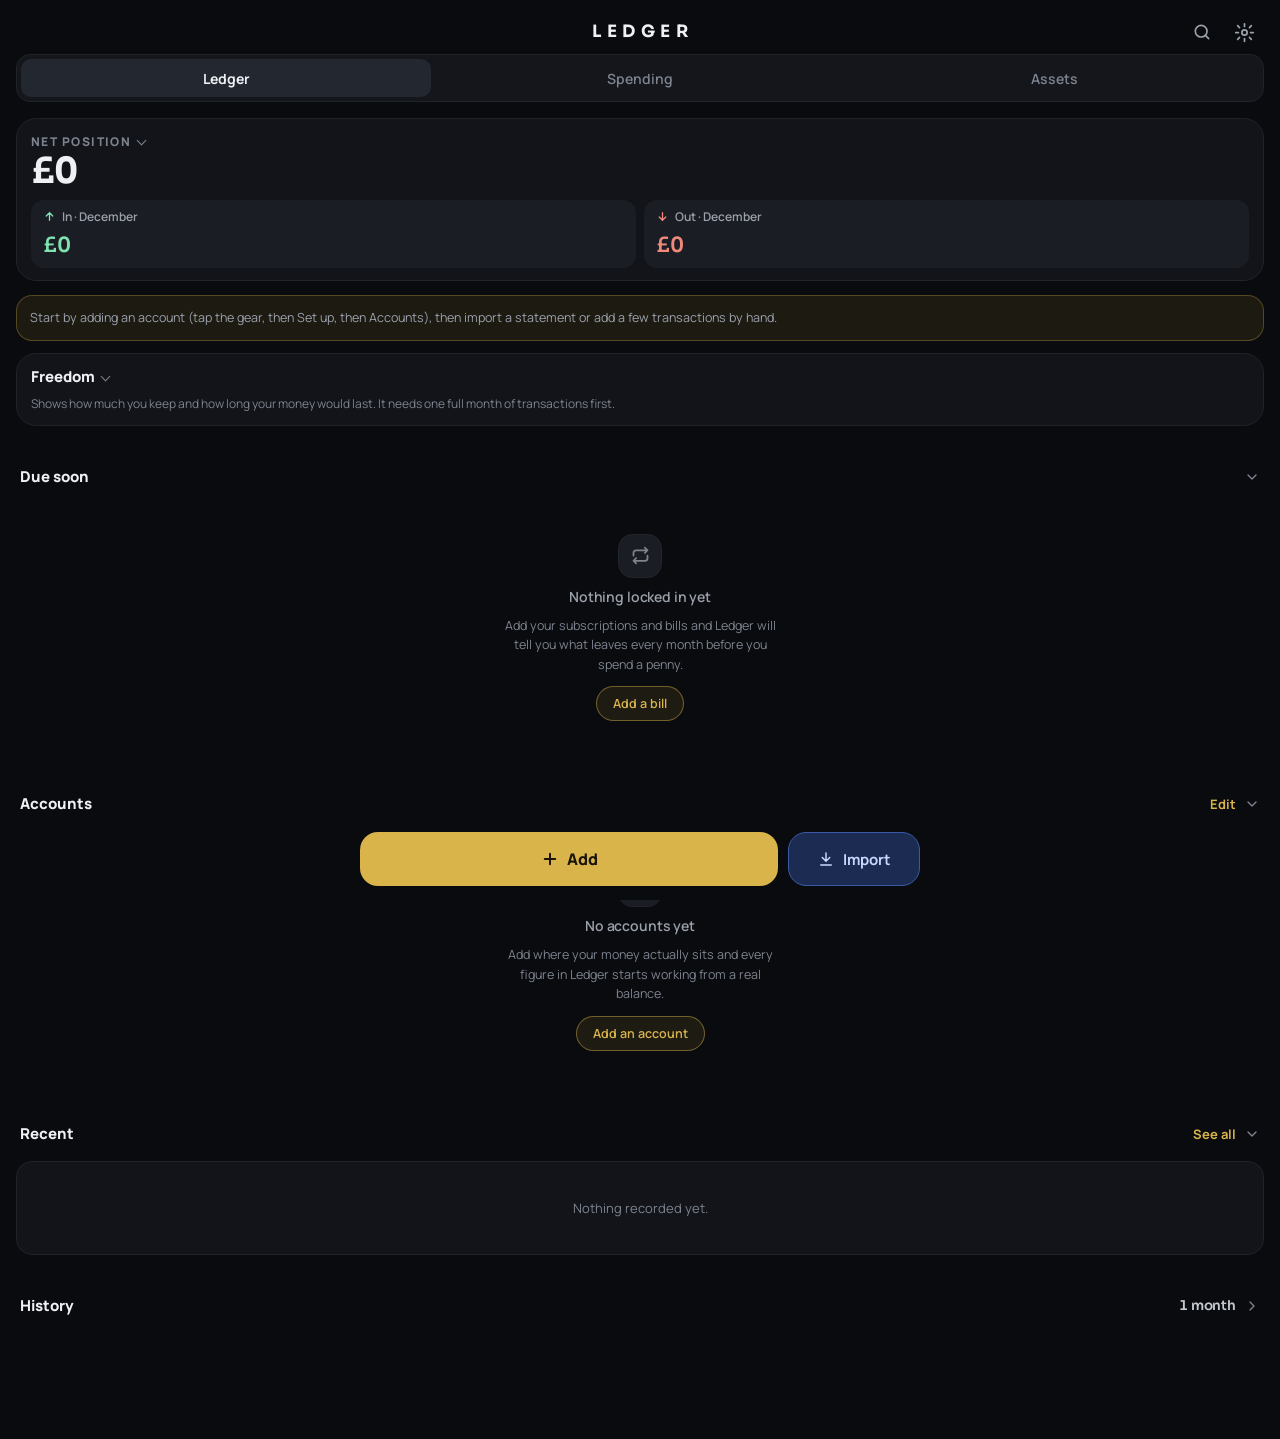
==== commit 602aab3d: "v72 Co-Authored-By: Claude Opus 5.5 <noreply@anthropic.com> Claude-Session: https://claude.ai/code/s" ====
--- a/index.html
+++ b/index.html
@@ -1143,6 +1143,56 @@
 .inv-cards .inv-addcat{grid-column:1 / -1;}
 .inv-card{padding:12px 14px 10px; border-radius:18px;}
 .inv-cs{font-size:11.5px !important;}
+/* v69: payday countdown */
+.payday{display:block; width:100%; text-align:left; margin-top:10px; padding:10px 14px; border-radius:18px; border:1px solid var(--line); background:var(--surface); color:var(--text); font:inherit; cursor:pointer;}
+.payday[hidden]{display:none;}
+.pd-main{display:flex; align-items:baseline; gap:8px; flex-wrap:wrap;}
+.pd-lab{font-size:12px; font-weight:700; color:var(--text3); text-transform:uppercase; letter-spacing:.06em;}
+.pd-main b{font-family:var(--display); font-size:20px; font-weight:600; margin-left:auto;}
+.pd-per{font-size:12.5px; color:var(--text2);}
+.pd-when{font-size:12px; color:var(--text3); margin-top:1px;}
+.payday.short .pd-main b{color:var(--out);}
+.pd-more{display:none; margin-top:8px; padding-top:8px; border-top:1px solid var(--line);}
+body.x-pay .pd-more{display:block;}
+body.x-pay .payday .xt::after{transform:rotate(-135deg); margin-bottom:-2px;}
+.pd-row{display:flex; justify-content:space-between; gap:10px; font-size:13px; color:var(--text2); padding:3px 0;}
+.pd-row b{color:var(--text); font-weight:600; white-space:nowrap;} .pd-row b.out{color:var(--out);}
+.pd-tot{border-top:1px solid var(--line); margin-top:4px; padding-top:6px; color:var(--text); font-weight:700;}
+/* v69: spending calendar */
+.cal{margin-top:10px; padding:12px 14px; border-radius:20px; background:var(--surface); border:1px solid var(--line);}
+.cal[hidden]{display:none;}
+.cal-head{display:flex; justify-content:space-between; align-items:baseline; gap:10px; cursor:pointer;}
+.cal-head b{font-size:15px; font-weight:800;} .cal-head span{font-size:12px; color:var(--text3);}
+body.x-calshut .cal-body{display:none;}
+body:not(.x-calshut) .cal-head .xt::after{transform:rotate(-135deg); margin-bottom:-2px;}
+.cal-wk, .cal-grid{display:grid; grid-template-columns:repeat(7,minmax(0,1fr)); gap:5px;}
+.cal-wk{margin-top:10px; font-size:10.5px; color:var(--text3); text-align:center; font-weight:700;}
+.cal-grid{margin-top:5px;}
+.cal-d{aspect-ratio:1; border:0; border-radius:9px; font:600 12px var(--sans, inherit); color:var(--text2); background:var(--surface2); cursor:pointer; padding:0;}
+.cal-d.l1{background:rgba(217,180,74,.18); color:var(--text);} .cal-d.l2{background:rgba(217,180,74,.36); color:var(--text);}
+.cal-d.l3{background:rgba(217,180,74,.6); color:#15171b;} .cal-d.l4{background:#d9b44a; color:#15171b;}
+.cal-d.fut{background:none; color:var(--text3); opacity:.45; cursor:default;}
+.cal-d.today{box-shadow:inset 0 0 0 1.5px var(--text2);}
+.cal-d.sel{outline:2.5px solid var(--text); outline-offset:1.5px; position:relative; z-index:1; font-weight:800;}
+.cal-key{display:flex; justify-content:flex-end; align-items:center; gap:4px; margin-top:8px; font-size:10.5px; color:var(--text3);}
+.cal-key i{width:12px; height:12px; border-radius:3px; display:block;}
+.cal-key i.l1{background:rgba(217,180,74,.18);} .cal-key i.l2{background:rgba(217,180,74,.36);} .cal-key i.l3{background:rgba(217,180,74,.6);} .cal-key i.l4{background:#d9b44a;}
+/* v69: savings pots */
+#pots-sec[hidden]{display:none;}
+.pot{padding:10px 0; border-bottom:1px solid var(--line); cursor:pointer;} .pot:last-child{border-bottom:0;}
+.pot-top{display:flex; justify-content:space-between; gap:10px; align-items:baseline;}
+.pot-name{font-weight:700; font-size:14px;} .pot-top .fig{font-weight:600; font-size:14px; white-space:nowrap;} .pot-top small{color:var(--text3); font-weight:500;}
+.pot-bar{height:6px; border-radius:4px; background:var(--surface2); margin:7px 0 5px; overflow:hidden;} .pot-bar i{display:block; height:100%; background:var(--brass); border-radius:4px;}
+.pot-line{font-size:12px; color:var(--text3);} .pot-line.good{color:var(--in);} .pot-line.mid{color:var(--brass);}
+
+  /* v72 pull to refresh */
+  #ptr{height:0; opacity:0; overflow:hidden; display:flex; align-items:center; justify-content:center; gap:8px;
+    margin:-14px 0 0; color:var(--text2); font-size:12.5px; font-weight:700; transition:height .2s var(--e), opacity .2s var(--e);}
+  #ptr .ptr-i{display:flex; transition:transform .12s linear;}
+  #ptr.armed, #ptr.spin{color:var(--brass);}
+  #ptr.spin .ptr-i{animation:ptrspin .8s linear infinite;}
+  @keyframes ptrspin{to{transform:rotate(360deg)}}
+  @media (prefers-reduced-motion: reduce){ #ptr, #ptr .ptr-i{transition:none} #ptr.spin .ptr-i{animation:none} }
 </style>
 </head>
 <body>
@@ -1164,6 +1214,7 @@
     <button id="tb-more" class="tb-icon" aria-label="Settings and data"><svg width="21" height="21" viewBox="0 0 24 24" fill="none" stroke="currentColor" stroke-width="2" stroke-linecap="round" aria-hidden="true"><circle cx="12" cy="12" r="3"/><path d="M12 2v3M12 19v3M4.2 4.2l2.1 2.1M17.7 17.7l2.1 2.1M2 12h3M19 12h3M4.2 19.8l2.1-2.1M17.7 6.3l2.1-2.1"/></svg></button>
   </div>
 </header>
+<div id="ptr" aria-hidden="true"><span class="ptr-i"><svg width="16" height="16" viewBox="0 0 24 24" fill="none" stroke="currentColor" stroke-width="2.4" stroke-linecap="round" stroke-linejoin="round"><path d="M12 5v14M5 12l7 7 7-7"/></svg></span><span class="ptr-t">Pull to refresh</span></div>
 <div class="mark-sub" id="view-sub"></div>
 <div class="tabs" role="tablist" aria-label="View">
   <button role="tab" data-view="home" class="on">Ledger</button>
@@ -1187,6 +1238,8 @@
       <div class="hf-days" id="m-days"></div>
     </div>
   </div>
+  <!-- v69: how much is left until payday -->
+  <button class="payday" id="payday" type="button" hidden></button>
 
   <!-- v56: Home in order of what needs you. The check-in and anything that
        needs sorting come first and vanish when done; the rest folds. Tap a
@@ -1208,6 +1261,12 @@
   <!-- v54: the two numbers that decide freedom -->
   <div class="freedom" id="freedom"></div>
 
+  <!-- v69: savings pots (only shows once there is one) -->
+  <div id="pots-sec" hidden>
+    <div class="rule fold-h" data-foldh="pots" role="button" tabindex="0">Saving for <span class="fold-r"><b id="pots-total"></b><button class="rule-link" id="pots-add">Add</button><svg class="fold-c" width="16" height="16" viewBox="0 0 24 24" fill="none" stroke="currentColor" stroke-width="2" stroke-linecap="round" stroke-linejoin="round" aria-hidden="true"><path d="M6 9l6 6 6-6"/></svg></span></div>
+    <div class="fold-b" data-fold="pots"><div id="pots-list"></div></div>
+  </div>
+
   <div class="rule fold-h" data-foldh="due" role="button" tabindex="0">Due soon <span class="fold-r"><b id="committed-total"></b><svg class="fold-c" width="16" height="16" viewBox="0 0 24 24" fill="none" stroke="currentColor" stroke-width="2" stroke-linecap="round" stroke-linejoin="round" aria-hidden="true"><path d="M6 9l6 6 6-6"/></svg></span></div>
   <div class="fold-b" data-fold="due">
     <div id="sub-findings"></div>
@@ -1248,6 +1307,8 @@
 
   <!-- v56: this month against last, like for like -->
   <div class="cmp" id="s-cmp" style="display:none;"></div>
+  <!-- v69: day by day -->
+  <div class="cal" id="s-cal" hidden></div>
 
   <button class="uncat-btn" id="s-uncat" style="display:none;">
     <svg width="18" height="18" viewBox="0 0 24 24" fill="none" stroke="currentColor" stroke-width="2" stroke-linecap="round" stroke-linejoin="round" aria-hidden="true"><path d="M20 12l-8 8-9-9V3h8z"/><circle cx="7.5" cy="7.5" r="1.5"/></svg>
@@ -1360,6 +1421,7 @@
     <div class="lrow tap" id="open-budgets"><div><div class="d1">Monthly budgets</div><div class="d2" id="budget-sub"></div></div><div class="amtcol"><i class="ti ti-chevron-right" style="color:var(--text3)"></i></div></div>
     <div class="lrow tap" id="open-accounts"><div><div class="d1">Accounts</div><div class="d2" id="acct-sub"></div></div><div class="amtcol"><i class="ti ti-chevron-right" style="color:var(--text3)"></i></div></div>
     <div class="lrow tap" id="open-rules"><div><div class="d1">Categories and rules</div><div class="d2" id="rule-sub"></div></div><div class="amtcol"><i class="ti ti-chevron-right" style="color:var(--text3)"></i></div></div>
+    <div class="lrow tap" id="open-pots"><div><div class="d1">Saving for</div><div class="d2" id="pots-sub">Nothing yet</div></div><div class="amtcol"><i class="ti ti-chevron-right" style="color:var(--text3)"></i></div></div>
     <div class="lrow tap" id="open-targets"><div><div class="d1">Freedom targets</div><div class="d2" id="targets-sub">Keep 30% · 6 months runway</div></div><div class="amtcol"><i class="ti ti-chevron-right" style="color:var(--text3)"></i></div></div>
   </div>
   <button class="btn ghost" data-close-sheet="set-setup-backdrop">Done</button>
@@ -1396,6 +1458,7 @@
   <div style="height:12px"></div>
   <div class="card set-rows" data-closes="set-data-backdrop">
     <div class="lrow tap" id="do-restore"><div><div class="d1">Restore</div><div class="d2">Load a backup file</div></div><div class="amtcol"><i class="ti ti-upload" style="color:var(--text3)"></i></div></div>
+    <div class="lrow tap" id="do-cloud-putback"><div><div class="d1">Cloud backup</div><div class="d2" id="cloud-sub">Every day</div></div><div class="amtcol"><i class="ti ti-chevron-right" style="color:var(--text3)"></i></div></div>
     <p class="note" id="backup-note" style="margin:8px 2px 2px;"></p>
     <div class="lrow tap" id="open-export"><div><div class="d1">Export</div><div class="d2">A CSV of everything, or totals by week or month</div></div><div class="amtcol"><i class="ti ti-chevron-right" style="color:var(--text3)"></i></div></div>
   </div>
@@ -1403,9 +1466,9 @@
     <div class="lrow"><div><div class="d1">Sync with Muse</div><div class="d2" id="sync-state">Off</div></div>
       <div class="amtcol"><button id="t-sync" class="chip" role="switch" aria-checked="false" aria-label="Sync with Muse">Off</button></div></div>
     <div id="sync-setup" style="display:none; padding:0 16px 16px;">
-      <p class="note" style="margin:8px 0;">Let Muse add or correct transactions and budgets for you. Off until you switch it on. Your money syncs to a private place only you and Muse can see — never to this public app. Price caches, settings and COACH data never sync.</p>
+      <p class="note" style="margin:8px 0;">Lets Muse add and fix transactions and budgets. Syncs to your private repo only. Settings and COACH data never sync.</p>
       <input class="field" type="password" id="sync-token" placeholder="Paste your GitHub token here" autocomplete="off" autocapitalize="off" spellcheck="false" style="width:100%; margin:4px 0 10px;">
-      <p class="note" style="margin:0 0 10px;">Make a token in GitHub that can only read and write the private ledger-sync repo. It stays on this phone — it is never sent anywhere except GitHub, and never backed up.</p>
+      <p class="note" style="margin:0 0 10px;">A GitHub token for the private ledger-sync repo only. It stays on this phone and is never backed up.</p>
       <div style="display:flex; gap:8px;">
         <button class="btn soft" id="sync-now" style="flex:1;">Sync now</button>
         <button class="btn soft" id="sync-forget" style="flex:1;">Remove token</button>
@@ -1443,6 +1506,29 @@
   <button class="btn" id="restore-go" style="margin-top:14px;">Replace with this backup</button>
   <button class="btn ghost" id="restore-cancel">Cancel</button>
 </div></div>
+<!-- v69: a savings pot -->
+<div class="backdrop" id="pot-backdrop"><div class="sheet">
+  <div class="grab"></div>
+  <h2 id="pot-title">Something to save for</h2>
+  <span class="lab">What for</span><input type="text" id="pot-name" placeholder="e.g. Trip fund" autocomplete="off">
+  <div class="row2">
+    <div><span class="lab">Target (£)</span><input type="number" id="pot-target" inputmode="decimal" step="1" min="0"></div>
+    <div><span class="lab">By (optional)</span><input type="date" id="pot-date"></div>
+  </div>
+  <span class="lab">Kept in its own account?</span><select id="pot-acct"></select>
+  <div id="pot-saved-wrap"><span class="lab">Saved so far (£)</span><input type="number" id="pot-saved" inputmode="decimal" step="0.01" min="0"></div>
+  <button class="btn" id="pot-save" style="margin-top:14px;">Save</button>
+  <button class="btn ghost" id="pot-del" style="color:var(--out);">Delete</button>
+  <button class="btn ghost" id="pot-cancel">Cancel</button>
+</div></div>
+<!-- v69: put back a daily cloud backup -->
+<div class="backdrop" id="cloud-backdrop"><div class="sheet">
+  <div class="grab"></div>
+  <h2>Put back from cloud</h2>
+  <p class="note" style="margin:4px 0 12px;">Saved every day to your private GitHub. Pick a day.</p>
+  <div id="cloud-body"></div>
+  <button class="btn ghost" id="cloud-close" style="margin-top:12px;">Close</button>
+</div></div>
 <div class="backdrop" id="exportpick-backdrop"><div class="sheet">
   <div class="grab"></div>
   <h2>Export</h2>
@@ -1461,7 +1547,7 @@
     <button class="sort-x" id="sort-close" aria-label="Close"><svg width="16" height="16" viewBox="0 0 24 24" fill="none" stroke="currentColor" stroke-width="2" stroke-linecap="round" aria-hidden="true"><path d="M6 6l12 12M18 6L6 18"/></svg></button>
   </div>
   <div class="sort-bar"><i id="sort-bar"></i></div>
-  <p class="note" style="margin:10px 0 12px;">Tap a category and the row goes. Ledger remembers the shop for next time. Other and Transfers need a quick note.</p>
+  <p class="note" style="margin:10px 0 12px;">Tap a category to file it. Ledger remembers the shop. Other and Transfers need a note.</p>
   <div id="sort-list"></div>
 </div></div>
 
@@ -1610,7 +1696,7 @@
 <div class="backdrop" id="fximport-backdrop"><div class="sheet">
   <div class="grab"></div>
   <h2>Fix an import's currency</h2>
-  <p class="note" style="margin:6px 0 14px;">For a statement that came in as the wrong currency. Only those payments change, and it can be undone. Ledger's main currency is <b id="fximp-target2"></b>.</p>
+  <p class="note" style="margin:6px 0 14px;">For a statement read in the wrong currency. Only those payments change, with undo. Main currency: <b id="fximp-target2"></b>.</p>
   <span class="lab">Account</span>
   <select id="fximp-acct"></select>
   <span class="lab">Those figures were really in</span>
@@ -1656,7 +1742,7 @@
 <div class="backdrop" id="currency-backdrop"><div class="sheet">
   <div class="grab"></div>
   <h2>Currency</h2>
-  <p class="note" style="margin:6px 0 14px;">Everything is currently held in <b id="cur-current"></b>. Switching converts every figure you have stored using the rate on the day you switch.</p>
+  <p class="note" style="margin:6px 0 14px;">Now in <b id="cur-current"></b>. Switching converts every figure at today's rate.</p>
   <span class="lab">Change to</span>
   <select id="cur-select"></select>
   <button class="btn ghost" id="cur-fetch">Get today's rate</button>
@@ -1958,7 +2044,7 @@
 <div class="backdrop" id="recur-backdrop"><div class="sheet">
   <div class="grab"></div>
   <h2>Subscriptions and bills</h2>
-  <p class="note" style="margin-bottom:12px;">Regular payments. They're posted on the due date and swapped for the real one when you import, so nothing counts twice.</p>
+  <p class="note" style="margin-bottom:12px;">Posted on the due date, then swapped for the real one when you import. Nothing counts twice.</p>
   <div id="recur-summary"></div>
   <div id="recur-list"></div>
 
@@ -2090,7 +2176,7 @@
     <div class="rule">History</div>
     <div id="ad-history"></div>
     <div class="rule">Counted twice?</div>
-    <p class="note" style="margin:0 0 8px;">If this is money that is already in your Crypto or Stocks, mark it here. It is kept, just not added to your totals again.</p>
+    <p class="note" style="margin:0 0 8px;">Already in Crypto or Stocks? Mark it so it isn't counted twice. It's kept.</p>
     <div class="ad-cover" id="ad-cover">
 
     </div>
@@ -2239,7 +2325,7 @@
   };
 }
 function syncSnapOf(pack){
-  const snap = {txns:{}, budgets:{}, cats:{}, rules:'', accts:{}, assets:{}, recur:{},
+  const snap = {txns:{}, budgets:{}, cats:{}, rules:'', accts:{}, assets:{}, recur:{}, pots:{},
     invest:{trades:{}, cats:{}, byValue:{}}, impmap:''};
   const byId = (list, into)=>{ (list || []).forEach(n=>{ if(n && n.id) into[n.id] = syncItemHash(n); }); };
   // Maps are snapshotted per key, so the merge can tell which side changed
@@ -2250,6 +2336,7 @@
   byId(pack.accts, snap.accts);
   byId(pack.assets, snap.assets);
   byId(pack.recur, snap.recur);
+  byId(pack.pots, snap.pots);
   byId(pack.invest && pack.invest.trades, snap.invest.trades);
   byId(pack.invest && pack.invest.cats, snap.invest.cats);
   byKey(pack.budgets, snap.budgets);
@@ -2268,9 +2355,16 @@
     schema: (typeof SCHEMA !== 'undefined' ? SCHEMA : 1),
     txns: txns, budgets: budgets, cats: cats, rules: rules,
     accts: accts, assets: assets, recur: recur,
+    pots: syncPotsLocal(),
     invest: syncInvestPack(typeof invest !== 'undefined' ? invest : null),
     impmap: impmap
   };
+}
+// v71: savings pots sync too. Read straight from storage: the pots code is
+// further down the file, and the sync code must not depend on it having run.
+function syncPotsLocal(){
+  try{ const v = JSON.parse(localStorage.getItem('ledger:pots')); return Array.isArray(v) ? v.filter(p=> p && typeof p === 'object' && p.id) : []; }
+  catch(e){ return []; }
 }
 // Every transaction / trade change is stamped with when it changed, so an
 // entry edited on both sides can keep the newer copy. Stamping happens
@@ -2387,7 +2481,7 @@
 // Three-way merge: local (this phone) vs remote (the private repo),
 // against the snapshot from the last good sync. Returns {pack, conflicts}.
 function syncMerge(local, remote, snap){
-  snap = snap || {txns:{}, budgets:{}, cats:{}, rules:'', accts:{}, assets:{}, recur:{},
+  snap = snap || {txns:{}, budgets:{}, cats:{}, rules:'', accts:{}, assets:{}, recur:{}, pots:{},
     invest:{trades:{}, cats:{}, byValue:{}}, impmap:''};
   const conflicts = [];
   const mTxns = syncMergeList(local.txns, remote.txns, snap.txns, true, 'transaction');
@@ -2395,13 +2489,18 @@
   const mAccts = syncMergeList(local.accts, remote.accts, snap.accts, false, 'account');
   const mAssets = syncMergeList(local.assets, remote.assets, snap.assets, false, 'asset');
   const mRecur = syncMergeList(local.recur, remote.recur, snap.recur, false, 'subscription');
+  // A file with no pots list at all (written before v71) means "doesn't know
+  // about pots", never "every pot was deleted": keep this phone's.
+  const mPots = Array.isArray(remote.pots)
+    ? syncMergeList(local.pots, remote.pots, snap.pots || {}, false, 'savings pot')
+    : {list: Array.isArray(local.pots) ? local.pots : [], conflicts: []};
   const mTrades = syncMergeList(local.invest && local.invest.trades, remote.invest && remote.invest.trades, snap.invest && snap.invest.trades, true, 'investment entry');
   const mInvCats = syncMergeList(local.invest && local.invest.cats, remote.invest && remote.invest.cats, snap.invest && snap.invest.cats, false, 'investment category');
   const mBudgets = syncMergeMap(local.budgets, remote.budgets, snap.budgets, 'budget');
   const mByValue = syncMergeMap(local.invest && local.invest.byValue, remote.invest && remote.invest.byValue, snap.invest && snap.invest.byValue, 'tracked-by-value flag');
   const mRules = syncMergeRules(local.rules, remote.rules, snap.rules);
   conflicts.push.apply(conflicts, mTxns.conflicts.concat(mCats.conflicts, mAccts.conflicts,
-    mAssets.conflicts, mRecur.conflicts, mTrades.conflicts, mInvCats.conflicts,
+    mAssets.conflicts, mRecur.conflicts, mPots.conflicts, mTrades.conflicts, mInvCats.conflicts,
     mBudgets.conflicts, mByValue.conflicts, mRules.conflicts));
   // The column mapping is one small object: changed on one side wins,
   // changed on both keeps this phone's. Missing on a side means "never
@@ -2421,7 +2520,7 @@
       updatedAt: new Date().toISOString(), updatedBy: 'phone',
       schema: local.schema || remote.schema || 1,
       txns: mTxns.list, budgets: mBudgets.map, cats: mCats.list, rules: mRules.list,
-      accts: mAccts.list, assets: mAssets.list, recur: mRecur.list,
+      accts: mAccts.list, assets: mAssets.list, recur: mRecur.list, pots: mPots.list,
       invest: {trades: mTrades.list, cats: mInvCats.list, byValue: mByValue.map},
       impmap: impmap
     },
@@ -2451,6 +2550,11 @@
     save(K.txns, txns); save(K.budgets, budgets); save(K.cats, cats); save(K.rules, rules);
     save(K.accts, accts); save(K.assets, assets); save(K.recur, recur); saveInvest();
     if(pack.impmap) save(K.impmap, pack.impmap);
+    // v71: pots. A file written before v71 has no pots: then this phone's stay.
+    if(Array.isArray(pack.pots)){
+      save('ledger:pots', pack.pots);
+      if(typeof window.syncSetPots === 'function') window.syncSetPots(pack.pots);
+    }
     _updPrevTxns = {}; txns.forEach(n=>{ if(n && n.id) _updPrevTxns[n.id] = syncItemHash(n); });
     _updPrevTrades = {}; (invest.trades || []).forEach(n=>{ if(n && n.id) _updPrevTrades[n.id] = syncItemHash(n); });
   }finally{ syncApplying = false; }
@@ -3464,6 +3568,60 @@
 }, true);
 
 // ============================================================
+// v70: real recorded sounds (Bailey's picks from the sound board, 23 Nov 2026)
+// ============================================================
+// Kenney's free CC0 packs (kenney.nl): Interface Sounds and RPG Audio. Each is a
+// small mono mp3 kept right here, so they work offline like everything else.
+// They're decoded once, after the first tap (iPhone only allows sound after a
+// tap). Until a recording is ready, or if one can't be played, the old
+// code-made sound for that moment plays instead, so a moment is never silent.
+// The switches in Settings (Sound, Moment sounds) work exactly as before.
+const SFX_SAMPLES = {
+  arcade: {vol:1.0, src:'handle_coins (RPG Audio)', mp3:'SUQzBAAAAAAAI1RTU0UAAAAPAAADTGF2ZjYwLjE2LjEwMAAAAAAAAAAAAAAA//tgwAAAAAAAAAAAAAAAAAAAAAAASW5mbwAAAA8AAAAgAAAhrAAPDw8XFxcfHx8mJiYuLi42NjY+Pj5FRUVNTU1NVVVVXV1dZGRkbGxsdHR0fHx8g4ODi4uLi5OTk5ubm6KioqqqqrKysrq6usHBwcnJycnR0dHZ2dng4ODo6Ojw8PD4+Pj///8AAAAATGF2YzYwLjMxAAAAAAAAAAAAAAAAJAVDAAAAAAAAIax7TUc6AAAAAAAAAAAAAAAAAAAAAAAAAAAAAAAAAAAAAAAAAAAAAAAAAAAAAAAAAAAAAAAAAAAAAAAAAAAAAAAAAAAAAAAAAAAAAAAAAAAAAAAAAAAAAAAA//tgxAAAC9TNS9QUAAHtMO27ENACd3iIiXVwQAIAAAAAAEMYxjGMY6/9K/3/93v9K/0T/T4REUXAUBYHlFi4ufAuLi573oguLvoiJXoiIlOKCgoCETggsHwfWH9QPg/EAJvEAIQQOf/Lg+H/8QHP//5P/2u8TAREOzxDmZ1SLNVtLLbsAqITt4hFbXZiF0jUsfgKclD4WQmI4g5yVR4yJOkXSPut1rTJheLpxRmveNYc8NwklmRgMUs9H3OOt3RqXS9Fu6KCKKS1IWepaJg/9STJJpOitFTLQ9H7J23t+h9/6Jeb/+Xf+IP/5Bf/5FaN7c3tyGwIIAB+SMtB4MAQjUFNBo2n//tixAsAD+3dWfzFAAnquWv49B46KyVY+UH55EcPSc5HPa63P88889yCWRTdzLGIZYxYVxaKGkhx6TX7npZK966/Va9NDv84040zWj7pNuer//dad3rdWc8mNE9nbS69kn7/3W77I+jmoajmsdNMHoyEUBAGxpqHI4jjxLzLTREO8uypqMtwIpKD4EKPQ3zU6kRzWS18d17t8TMdfeIMq7GRf7LUqbNNcqTRq0qff6xMEgqOaKX9aqeuonsKgYOEIfCszNbszUQ/2O3/OT/6amquhrGt+Ydd3OOU1V6OOhgIo8eXfQ447mlRoe/oa26IUcakf//0Eo9retm9uIZYQAR5Dcpwk//7YMQGgA79y0vHmLPB1avpPp5QABVR+r00rlRVQKjOYDyM2vHrXuqRpu1vfdrLwqjqf7W3O00vn+/QYqwmcm/GZutvzs1eZIqt2rWruXt02nd9yebFVu7zzLK/M6q0/ZK0Q2/mNe8rsS+UriITazf/Vk//oPc9Wp16csRFDugnEXlRUyqQEFEsnkdi4QwcyGkBO+AafYFOz0UThgQBhwQQiOUeox0F4ujGqWdSmiS30QjzspmGggi1jEO7u1mV0IlRgmymRnRzlKJdVtzuk6NZ0YgdysVtWnYkiUnLpbUsymRHM5iGqRClFR5jsu/yz9f4iO1EaqRcusyc6IVHZNFqdDovR//7YMQHgA65SWP4xAAB8KztfxKAAIis4xUuKm4bqA2Fr+ghpIRB3ABAERwEDBgqLB0ThxZ4tSuwkF0DwQRHHWjS6C5ciPEcHjLWbGJzloKI583vLREI6VE5lV/W3xFzC0sO0/we+t7Rpf9xt/8/3p///O1BwSfziB1PUA4mJmJmGRmYyNJIkkiUmwUEYabOjaiPEfwnmgtBMSWAvOYoBBWStbFEnMFqqznHDQ/ZCSiomtRRblywVh5YdWNDIi1K5L28Kr8yq/evu98JER8vD7Rf999TehlFObXGpFRx8R21f//N1PtjKT///7LdK5q7/IWf/T//RPrfaHu7hUJIGAkiPqLGif/7YMQGgA7A9Xn89IAByDmvOPGecw1eUBklYj0UaDKzwJX6uwuebloC5tRyOmPP+92GYjIGEELb3CC9hjcLXPEYr87lkKn6z/3FtRl6shs1XydYupajJP4gnsC5CAMfQQTb2E9vV7SYIZcCCe00tigTIFx3zgn/rf//ZoruFXl4hlZEKkYVXjSFKU6mNI6y8C5Mq0frwuTsqhjHvGrCfRW6G8OHRLUrrsepIBKsaMZSfscNgh9KhSa1SkY9lICbBsJNmhTLO7rU5RqRAULn9O5q+/8726m+pt3mtv1NZDTWOf//Zf6srTjjjTf//WpF6u65iJmEKgAADkdiWTlqCYIZkRxYZv/7YsQKgA/dx2PGIK/J36QsOMGuIFQxMkA/NUVQd3g3RomIVeFHNN5B/Py3eSqDHHIKCUoTQc8EWKyvzr6ltEHEiqlc5MtiOqmYo4aExUXhMXrUpnJ7XXapcj6Ouif3q6kViod1Uqlbm+VKeVql0cpbFYxTZerHQfUcAtPrihW/vbd5SisAyAORvsIQgh6B4toQNmUSCywO6RxiOHDsHmTJmVOeUnZo9V83rXdPs0Ol4anXnHy3446dPN9XbFf6mL7hs7ETtu0UTMEsfajRQYx6k1FfcX8235v4XscNFkExQ4FiRV741OM1i/2IBcULrdqQdFASEKV5mYdWUxVEFDhuSAbhb1f/+2DEB4AOtctjx6BT0eiv7TjzIioihZy4LShaMLtPqNPtNW9zjQGBkmlK93uIlhMNeR9Q6TaR3d+7rkA4SJhhAeC1n7vzHM8fw/HN3PvPu93XvMwNCtpM1qHOfJzHpZ7PI2qu5k9PsSpGn8IIJX///7++v+9KTnU7ix1zzUzTqxlUK1S6L6nTwV6QfHQbqpb40EfBjU3bFFS5lEtkqm8O8ScuE3nNZNGYOUIPX8eUUVYloliIZKf//n/q0iuOo61nX0bToeiW/DULOo4lZj/19uGZqqdKVZ7uudPppXi7/kB1R/PfP38lM91Sw0gSkf4SLFQqMlWaqrqIdEaIaLcN1h2hDqT/+2DEB4AMyV1z5gyvkcCrbTj0jbpuKJ4anxYlaHy4T3UdgJIQwG4YKxTd6aaFme0bf0M5zOd2YoMRyIDmHoNGUrmR1aiOmv09NV/Z6M+9fok12WmItr1a361XKwTYstctCiyg7ERITjAVf/qaaqqeGM1AW76eIwdZbjeNBVFOcK12qCChUrb0zl4yizGom8r7s9aggShSHP4b9juocLnOAAQkzWa41y/++WZQOEBhgbMUeXPVv8yuVgK/fNLCPnTTlPMADsHCVI5ByMrq/ZxeWK39whf1Zmr63f6ByneZqXeFNkgEhyv5xdXGSp0+uzzQdDrnoKihAdMJGIhxymuk2prGmtX/+2DEFAANUclp9MOAGnmw7v8k8AI45TSLXMU2siVZStzZy//9CQ63+zf+a55Vv///RHbzlNOOq2pjorVVH5hzjwTDU5zVIorIcptzTvNNbOO+///84TiZiAmaqpiXhmVI1Gq3G63pDBS79JBJEmhsCkBwFsFVslmBCEwHG12jMEY5G1i3mMroem9/G+4TF9beOF488zHmLJBZTgY7xvtXys8elEgnabznT6Ji1P/uke95faNqkKmdQXCt9VxX3v97+f94jbzN6+3vTP/pTUO+733T/X1Zm9b/5g4vD+///771fPxndKa3/vN/beZjqw7O/////ydomYmoZE0AWvSjxnixoPz/+2LEB4ANSctp3POAEaO5bDjCnrrAyX04iMCpni3cVoO0NKnnn1zR9heGBk0wuOqah5pymkkc1HVC6j41DYsnG//T/t0VHQ9jmnbKi+lF6o5y6mPRn0f1b7eyWOurHGplRsWWbVut+6zv0+v///Iklh3iZh1SQqv6VbFZpu8YmrIikwBypd3Ytisrx5m22vQwrKj5u0tHoVrFI9Q6ERUYIijujMy1qiWaxSZa6zHTW16DSOjpKh3l/fbWrZKo1ptG6XY2s5EOeKxFCUxafnHehzqa3/v///oHqnC8vO3XWkAoqPb4U1O5lRUD1JlpHiDI0l5VaueIH2swt6zdDVFVNnbqlUkm//tgxBYADT3LUeQMvQGfOap8kIvApGB/qMmvwrkpbZq5U7nKtnHpF5eeFc05lNbkWXyZ/afy5ONe9QbrQu+ZZ3xhMGBLW6at10lX/0T//8jijNbVVZfdbvSAAVTXvKysudTJCMy0QNStQH0jD40tF073fQwuvs1J41rzxEGUQ2MK7H7KnZOxGIICRGu22pHk+SjVn7QLMctOiktvsqBXprS9m///RGWx03vIt0sj5SIFf////////6iVXWeHiZl1RkAJy21QQPLVUPZV0pZh5RVQ6GAdB41qKUvy0Qz2ZSIgice7e8ujBI4iVDZWT6ERSuYjMQYZ6lK/LblEVQyJ2O6Jkqlm//tgxCUADPFfYeK8qJGXLCr8sZZqU7IvRtB1bNZrqggRImdWRVgOHxYAQXen0FrOv/61Znd4iHWoAtyTdPTLdTm6x9RRZleUmgmOoVgxpwzv8jqqKWwo1VT/kPkgZjqrFW//AFKjuYVIAwdYyJKVVtWbNchCtdoUcOiLUmdSoYPGRTdDGZDG/zUMZ10PvjSC9n/WnUK/9QdVJUaAaZaKgAW22eiO58Tr/GkgPNk49khMbMmyY3nTy4y46ojajHLcb9/Xck0QkowGME4dFSvNZmZVU60SwpWVE4kxSWMyIpHGAVW1Wty+rOZu7dOhP60a6ueczTu0QBT1///9////9jCoF1iK//tgxDYADVXLPeMkugGTOabwhhdA64bdABo84dorwk8T/2ruMsynEM04X/+e6WKW6xpQuFSTB/MMSIyWlwTD4DYpLjKJSrRn9ELS5zUV2vM515E1KUdoZqOJDzVenWZE/TX1VURjkM3WeWdCkf////////qoI9ihihRFVXeGesAFsmKdevT9/p9MxUXVkFZPHghL7sv83s5j3afazTTZenmp0yXURJOi2LAdcEEEsYG7+iW0cBNuV1LVmdztXdbNlCPc1lW6ThEYs/f2f9f1R31qZ2hVR/7///////qFAkdigKUcu1gAAIAczpLmxbNMNOKBCL/W05HBW0sROZNq3p975l48//tgxEYADQ3NNeMwWgGjIWX0Ngn46dWO5n19ElMztX5wAIPp0W15/EhVq/SW5+0sod7yJtIkoZwRnSjUKir7ImlPoIY4v6NNwZFTRgEhgX9/9/u/xYSnaIpJVS5btt5QAASFmXmTmRDQ3bI+vYGJSWeOClDT7HDGkm2MzKtcLnTGj8ZFxuVtTVBIkJk0oHlYNqXmVDPLW8Tc/K8hB7TrnYcKF5oeTn8rZMDUexN41v7BHPPe4NiqIUX9QZ6l/6iox2tzzV0G5cN7FI29os6+f4Zw+qn0FnRbHabpYJGMR3J4YlyDk8GS6+wYmpIqDYOASPDgbYUXlewul51lReQNwhdRaQF1//tixFUADPULNaMkekGNK6p8NItUhLCyKRfvZ9f7XWU9rbZPT/61QSEWx05g4uTF0Yn7fa0+NoeamqRIgAEzIrrW7mhR+VDSyXOEUmeaorEcAiW7VeYQH43R3MUwgvLmKYqnpnjowi6mSdrLN0OY27Jo27OfPqb6s03ZHY5nMOotmZNm9f/+10Q5DlWh55pcavg2BKy5EYbQ4tQz/lTURAPEOETMuzslq2VruuttoFyQJCMEYA/YZFjLTux2QCBS+ARgEVT3dVn67ncYyXzfeanGAsmrxqDIF67C7G0lVaORGUzUxL6CBI27cXXQ7kEUFPZkEOQ5CWCyuIUthr9NONfi+5y3hP/7YMRoAA0VYUP0g4ADFbFsfw+AA/V6kOxXLLHGH5fGJRYww1zOt+9dr4w1LZXY7fvUlJztecpJZlLq9qU371j8KTuNL/OY//659u9jhT/29epLe/qatUtXle/vPXP/GvjclGXa2H8w1r+0XJXYxu4xgVmHeHeIiHVERDQEglJNuRyIJSwsshtgOhfq5cUlwrpCQf1isUfL1TLcYJTSh6zHZiMyKml0MOClblnTyzKgi0s5upXZJnyJXXF59ahh6WwU60u1jEZfT2auFbk9f5jG6KLQje8ORXtLTc7Wq/vC/coe18st444097DOvzfdy65Yyz/PVmk1P42+YZdq7l3cKSxvK//7YMRJABhNhV/4zAASwrVrvxbwAJyhzpuY54V+5Z9y7VitSpvHWv/98+vbtdw3jYw5zf43dfrlkXNS5L2o//ef/+TBIzV3mdm9uesM7oWGwkrTbN8/u9JvvDQE93J0QcLs9YLov5N5G9zdOT+oBmDbirUZxxRzbyxmgoK035ouL2YoTyl2Agkfucf3YWLe96OA62e7A81v0xSBn63vW1Qz4eKNnniwvN75nhMslpr71asNjjxIcd5SkO+q11au/jFt19db3/CiUtAiP4+9Xx4uY/zjV8Xr9YkpDi//GfbGrYjv37xkpjX/+Mf///Myv/wR//iNb//+Px5YkyCSQEQkHBGxVP/7YMQHgA8ha224VoARrTmo+4ZQAWC3ZCM+hhEmmJ7MqyAAxBcMyseKKkSSE8TJNRIk4/8yQIQ7lJl1Al9aUbTZimgiarZ0v5oO8xKKazqZkXklUf5xA8fLTZlJF5JJE0SWi3/ZlLos2tB1Los+j/9eXR7H2TvXd2ao4bO/th1YqqqppRAAJjMzAAFBmos5iyjsQKAzoPxgmwmjnmMpEodSLRzD0FhcOHF5XUTEQ2ODy+6IiuiEIji0jj1OU2iHldp2pkoRFYy0Znv/X7M6I6GT/2l6tqprupTN9ir/6/11//+hsVHroZbP3upXiJiqph0AK5xF0Nr68OXm8qjKaivb9zGkfP/7YsQNAAu5XUPDBH7Bmy0neDSW0Dyqqx1IPMs+fqTUFUFOREg1apb5H/ue6ojzlSbCgmALD5rTZ9BiCQdaLOa/eXdClfVe2UU3kSODJXyv/DrWf8SPOgGwkRGeHkwAAF4xLCljOdZ3jCoLCWhqWpYnmoZbIHHwl62G45RVubm9KD1sU2tabt0opl+RyOJCamM+hnYtCuyKzmULRizar0S1af1Xo/qbXTE1cpEMvRFF2jWHOLP+t7TChn/WYFxhGhVmZ4eVEgAbzC8rx1zQ1pozia29NKk5oJ/X5neo2mz9v+V1BIGSaEjmkCpVra63JMq9DKfsc5DzN90u753eiylLWm//XX//+2DEIwAMKWE7waRPgZItJ3hgi8AiL28ZE33IZXM5Fe6mUGHtDx5HqANyWTbP+RrNEZ2eYYRBGuql38Y7Z98iUkJiK94BrLdTybE+3l2GG7/2fvKw+9OSixljcjdXPKIdzlFmbDk10ilLKrjGOxlY5ysRbvy/VXECHT6nQh+3R1PQq+uf6qUlqIM1PqbekRFGsV/vphRVZneABABsekrvxTFEFpFGycb/vzjwsLKOTeLGkHA/NPnZwNwLZsZQIICQmghPYTqFq3PwRPTarElRtGol////XPNIf1/3m2bP/////+YeWxBBQTAZxQY7HudLBY9JRv/66xwCvX+LtrR6O6kkkAL/+2DEOAANBQc51DMAAxZD5vMNIAGEX1AQtGYwESv14uY7LNzU0MwtxH0MgYEOIKVQOAIqRcXOOAkyCGg7zofOF7wxoVEjEmRjVlMoORcjRKA6wvuHZEjLgzJ44RQvDmi2l8nSHF4LFw+cLgxZYKOGWCiThGGTzhDSmXjU/lEY8kicLlRdLJUPs71GRPG6BSNlTJIzTK5XNFrWovsmeWmmt0z550V0WrUYGLsi6bVr9J/rakpbbf6umX/9M3Wpv3///0nqU+nqX//TPoK9ZmX8IGh9iHmImXiIRFNESRSkm232oDJpvZcCSRLGqGGxWc3tQhXT+MDLETAKWFWoTuR8dxnI9NP/+2DEGQAToWlj+JeAEX4i6D+CUAA0mpd21bbWnC3EJ/pm39v1paVDmcylynWWBTf+a/Z2H6Qo8YeIjXl6428KPSDF18KBvXT04q6xDRax33x/Z6qYzlP/8x3lcLEDx65mTJeYkKEzVgQn8Cb/Hz6fOviqIOy+c7/3RrVn/sxW60V3iJmnNoAB7wYTlcbCQHEzQUGFoLipTDyw6KiyM6UGKN/3Rxg4eAJVGlDojFRphEXIDBECkEhzMUzM7zn0/o6GV3VWRn//kQ2KJOZLjYsRYNhQ0oBODxPJA9R//rEo5S4ILsiAAAFAFECjEftu6IDRtNSwbuH52HMZe3qf19+afAnYUtv/+2DEEoCMqNszoTB1AXwpprQ0iqihefpnmUAssJ3RGEQTzLSoIRg6WSYXcQ32gok1DhDNQuRZfzUEiDQMRwl9JguTU1x0xLH06JNw1BESD/////96y7JfvQA4ISQSRUvcMEEU3UVxsgf4OolFPFakd2w1vqTrnJAodmoLA3JFAP4xING6T2ahAsDxERpEaJQ8ti7ZyfucIZ/+lAApwSGkF7f/YyC3Rn5KsyUtfX+rJd1BHfqVEzZVdoUAAAAYTVGsF1zKsO6EbJCpGvsLgmspsVkH2V5SeTczqrm8QKBtksRwg9vB3RdgkEpKSyDQo3MIJxgtKnTdrPbt/vP/Wxkq4WBwdcr/+2LEKAAMeNE19DSAAwiw7H8ZkAPz4VF6lD+eHp8YEYuIGS3////1PeHiIiYiZZ0Vjtkkcds+o2m5sbz1O5nO/wcWRWz4+oQPTPxuTQez0aBOizcSXNRRS9Rmme5A8YzyXal1v4n70QcEIKaKXnCEYybpSOlfl6JfD9TlJNprLQkUOvEu1vtYWvtW5fUsSzPqjyJieSvS0r9YVq1NnTd1PyirY1ew56mUNqWKwvFN6zpOVqbWWX81hqGK1m3T6w/N1azW41EYItZZ7q67v///////////////o5f2Vw/FNZY////ynOQ9dGqott1Gt2utuktltttYCAEDCIIXYZ+fH756Q4Fb//tgxA2AENj5Vbg3gBHerWv3DNACLgk0RdJyAdqOT8cpCDqlnVJpkGOgzB61K1nUbskrKuYbYp0NYzgTBRCeow8oti3p1o8Z8kG0/VYwIerWBCVfDjrphTC7OVIyIUjj/TZ3J3CtJUrHcZli5/OBUNj9gvPvqaC4ubleGXnP/+28Df7/bdJFIpRtpyQQOP//aTIGkmcggFA3oe58mzEnrEwHoM46lAxosXy+bmY+nCdoqLhcPGjGo7QbqRqpIuvNh6Eo5gYGhJDhWXk0VmTpr2WX3bZRkbVVon1S+7IM3ctJRbLUlWy2df//R///6H/9MTUsWZG/2qLViYqpmqu7hnVUctl1//tgxAYADvz9S/g2AAG1na9/BPACn3GCTOMLYn3nTVHVEiqphg5HAwqwKBuJBEVEoSq+oLBnE/EsW9HCYIZZq0bsWMaLD8/Mixdtd7pp14PP20TqPYYFqw4c6XUI6Yo5GkrBBq5Msbex92cTtvsR2veJ4ftiV2xj5RqNX+/1U/ReATITIVNPDGyppLdZNd+Nt4glN2k3EQFAvHhCZEWTkk8FTR+8ecy4/rV7qJHkZJn8BnJ5jcilZYzJh5pUR/9sEsL/+9IGsamcD/QtFpd5r4zmtf9/07M4R6s+J6a+MZrX/wAyNfOej/4IDP5H+9X/////+3SVuXa3bYAQBEwSYFTb27v2//tgxAsAEAT3YbhngBHmm+r3EvAC8/GIJNlW+4/hPhN180lC+gkgQ0RUCVRHao8VRu7PMpgSaJC+N5z7x9MQ9zdSjNlub1Q9WK3Kw2nyoc3sdfP0gp6GgPUw6h7T5zJdvRxfFtKo1mOY5mKRrtqHqFGiYkffXW/9q+c67//7y12+3+/9arUaiaJiQAAE5piw5EmQKzryaMLJMN7JFCAH6EmVBCj6opjdhm6aTnsXNTHIqYB2Kk/VE9JfqKvm6rDGOBDH0rYf5fWJENypcVYcivYpZsP1KrW69fpUNa2o3LDi2oaiqq6PT31jE55qSJEiZ1XbUtxVjZalL1tvxAAAAkB01h4D//tixAYAjPjFM7xmAAGeHKSwNg44Md6S8fkSOdsR/+MnKG0fnoghKIo+pWm3LFVEOpy6orNdqoPRxHk+BsmjRsQGS7ph52+zMzM3iZ+mLF648Q26LKaWlxi+m4DvAIatceNy61BM1//9Ihh3////+GgAgSogEGvHgE37GVQnDPiqQNPFU6qkJ0Sx9wuvnCCIIHavJD6zjT3qAbEOpinEkzQzVN7OehnLseZlesqo9JdLN1y8suEo3uvOlQcgRcLq1Irk4wPEgr1QESRipimEmxaj///////6VQZJ4AAACiEL2jQs/O3ebf+vVMlSZBM51EjlklouThYahCXvCRZ3aSQGO49PCv/7YMQWgIt01SNDJHoBg5ojFJGngNV4VNlPJUlgkgzZUFg4HUwOAIC7ESqSjDnqboREtH703LU1x1JEwHJ1QE////9IFjkzROGOuaexk7OJt7mzpdClUNVkgNiMHkCZ05FoHRSenHNRc3JOnrnkTQWTJG7NqXvWVzsLQPIKN8dlySVQPbKixCqOyaqm/yc8dIHXx1Bp6+nJqXodVj/htDt1lw2+9RrI54JhoraYX1TphanJRJNczNGFAzOCok4SBRAVAsW01SVJ7LGl6OzQqtrmqIk7Q47ty+V63Mx9eXZJZbqsl5cy7L1HKm12Zg8bAQLSTnA3WDtlPY3vdxOdexNyrvbvR//7YMQwAwwU1RQGGSfBjx3ihJMOaEBEDQmItA55kg3YyQtxL4YneTHFFKCJNK1JOjMDJpnLZE5JBKjDQ7zGJi9x8xn1BxJRr2YhKqxKUZmTOApIahpRtwcUXBQZr5//hIoqPSTg48hhISmVpVPFqHiQxjj5LQnRfs0KAIABWIwOnvA0X1WO9uQO/OkIY6fBd57o1g/fUmkys8VBsGS474yzHNiWdGXG3UqiH6DBPaGXukF8kdVN/6REHj2OsRYe6qSHPHPCRS5XIrQeFJG9lTiqfBSZ1X51VnVcIKlQ05TpkHy0VWcaZ8kmmlDAmgjPLks0NPdPJJutMSsoUSyk4DZcjAvVSf/7YMRFgkv82xSmJRCBgpmiFPSM+MTTwxkKqkgdGFEcaHUNV61TYjoknEA0SEg1kWbeJQEKgm4kbsPGqgqd6HsyJ4VcR0dc8dt5KlSUiLmA0FSjbSqjSFQ+KRENEbDbpeKyyajxLWWwyOxYGBgnGFKGB1D/VrSb4YkMCFjClh/ykf7SkwUELAQYUTUlP2SiILEnxYkFQEKmQlWKmQkLfmRb4v1JCSH4CJAySAtMQU1FMy4xMDBVVVVVVVVVVVVVVVVVVVVVVVVVVVVVVVVVVVVVVVVVVVVVVVVVVVVVVVVVVVVVVVVVVVVVVVVVVVVVVVVVVVVVVVVVVVVVVVVVVVVVVVVVVf/[base64]'},
+  book: {vol:1.0, src:'book_place_1 (RPG Audio)', mp3:'SUQzBAAAAAAAI1RTU0UAAAAPAAADTGF2ZjYwLjE2LjEwMAAAAAAAAAAAAAAA//tgwAAAAAAAAAAAAAAAAAAAAAAASW5mbwAAAA8AAAAMAAANRAAnJycnJycnJzs7Ozs7Ozs7Tk5OTk5OTk5iYmJiYmJiYmJ2dnZ2dnZ2domJiYmJiYmJnZ2dnZ2dnZ2dsbGxsbGxsbHExMTExMTExNjY2NjY2NjY2Ozs7Ozs7Ozs//////////8AAAAATGF2YzYwLjMxAAAAAAAAAAAAAAAAJAQVAAAAAAAADUQQIDhWAAAAAAAAAAAAAAAAAAAAAAAAAAAAAAAAAAAAAAAAAAAAAAAAAAAAAAAAAAAAAAAAAAAAAAAAAAAAAAAAAAAAAAAAAAAAAAAAAAAAAAAAAAAAAAAA//tgxAAADLVtLrRkAAn1KijnEmAAAgAHsmAwGFp77v/vdkxQUFDErl0T/9Hd3d30cXFxcXFz35fhEFBQGgC4Lw/F3dyxcGgNBSixcXF3+ERErhErl3dEREr3RERERP//lxQxERERHd3d3f9ERERHe//0RERET//4Q9x6g91f9UwArKqrIBDAWQiYf61qoDKGZxQSIERuDDAAaqJLRRHJpMDUWtgpEmgJIaQCi81oGEUkzaJbgkb57b2zvPqNzZitKk/5dS6d5hctr93lsb/vH3tvzs/7M0O9V4v9t3Xn//2z79esLw5mTToSo0xzECAMmihyj////9aNHT321tBRyKCPayNg//tixAaADhx5Wb2HgAHAkanisMAA9M/rO2Hnmp8oW8U0UAWIlQsIryGGgfBCFjL/[base64]/kfrXpqv+okEiRWlRSm0yxNVhsRgjICkoLgkJ6jOQBEOjxCcP/7YMQOgBAlgWG4xYAJ+aEuFx7wALI/mJqdPjrcfmi20TpDAQStTpozeWAmHHXKJOvQQmB0HM0qr6Y97H2iw3NFjdCvqOo+bn/fdG77iNjZdLe47uN5+39Piv+eIf//X/UsZ3FMqmVw2JdXff8y+v4jrpn5pWEdG8eJstNvqnCdodtGAGb3bmh5TLgzVNBdD+bVA7jPymMW76O/OuceRxKZ7LEg6T7PJGOknz/NdZrl/Hj7bVQrmNyx84+f7713izEgOFfn4rq3pr018w7wfSXON4+8bzT+/+/71vGpu9qbz9WltX8AIC2ASrAkd/+EQ+5Z//////76UUQHQ0GldqUw61Co5v/7YMQGgA8JB3QZh4ABrxfsN7CAADDoZir7z7zW4oPFOvLTwExO0qmkSNraoaWOLI2srq+b0Z1ZSdsvWjlj69av3DJzs7qNi8udV1bWtRqwtxm9grTMaC9/9v/30GE+b7VjX+L29fj/////HiSwA+zFaP4uCwdhJYRXb//Y5AtFYAE0ESAACUoqF3HMCiwYF/Mm2htpL+wbDruy2DZi4QC0PQUh4ae0CBj4nVhGSyDiLYYymKMeGioqtSWpuqWfR5Mj03oqbGzl3xGdCRwKi4usSIotDROKRe6LH615TSwJakxj1niJEpfWkf0qAOlAAAXlTPkfgc5YR2SkcWg8E6myRMFkKf/7YMQMgI8AwVUsPMXB/BtppYYl4J1UxwMRC4v1bBac3a5iQ6TgCloGYF3JNADw0PoWTXIY45LZkd2WQScqhQFmlsTk8Nj3q1Eqc6mbpoickk+Gjzb3YmBRjoBHmgOAxdtOWpEtjWvDZcNkgmoDByTax53pADAABvQnIABfCMqZtE9RYC/rfVHir3os/jQiq0WzcyO4jwGsSZSycMMnx+kFNuYHw1ggbIh5XbCk6mOSJl1VXlsLoq6E+FbHU4EwqJiwhx7D5MpulVas6TUklMUbYisuhYiJAqYGIeoyHDzzZoXGJl6YGU1aGnpsibU0NH+S6IAsAAAC5c2oFQPmQ1exoC6F7v/7YsQJAI7I00ssMM3Bu6TptYMKMOM+1K+suhkVh2SC0eYXDFwRIqqjI/VKIOMmYyuSirYnxdKyo/HifxCXEdvHGHzMlFOGY3GHWAoHBZmnLIIBrSZOxlYwT7Y0q6+z2+nmBdTVuapSckNywdoDW/KqF1vWg0dB/1rIBSiIACuyacpaGMUsZW3eRs8f+MQNE6drMSq6i0uppWswuQGFEkoZGi6qoA8QgmWlLwDGl3qLlozgSgkfckVXV0Wo2512Z3KJchdBRiPaV7OrTI3/mRL1flT9b9RNFYiU8NCgswJ548F+eOydN3VVYBEYAAABe3VB0wUDtvB3KkIynKz2Bm2fWG5c/9L/[base64]/TkA05MnEjUX6X8Qc8NdSdTAqlytZJE9p/bYqAPBAAAC4JxR8HXG7WkA9a5Xldi8G6GWAPwRBJSZgTHq1JqSxN81z/[base64]/+2DEI4CMcPEtLKSxgaMfJFWWDfrO+yaPdApB5jiRtaGUuk5UcjGf/iR86GilDaBWsGAGBgIYRDAVozoxpdo7dGLRh/4zUqz0P0sfeIA5HQfvFk8iY59y8+dNOHK4zGaLjllrz5aRTKFE/atJ9cuu+tjSLWizEs+nNQIeONuiwoXFVCqmZW0g31iI+PkZFrnmLx4Bp7jDH6V6FQAW4kUACpxN0xa50AOARGgWB404z62YNnJfMuDLYkJlyy5olRya1qqi6Nami8djZFshMqz/XW+67d2qclEXNRzOmIyvs3SJqNS4tjDyG0AR2DXsY/+8QP+n/9YEFIBpVVzMVOUNai42cQD/+2LENQCLXMcnjCRvQYiopCGUiXjyWSjRwPMERwjTQkWxziqdN3HMuW7KY5DIVSpCDDwB/7iyNMYODVwaWDCilAQqqVIx0ZDtvZvdiTUzjlCnLb7iCmId0t/7lBDf/e5gxXIIDzv/6wtwDURmNOcDQAsPceTwDGZn7FKSy1yjSJpui3eljuvVxnsrLw910wqBoWDU97poYzKiu5VVLoQ7zRYqPpfVsl30LXRRVBdqN+gcHLYqt/rSOo3/ZyhIQAhg6GDxc9/9QEj1IFIMBNJLmiaYhASiCaFr+UZUqONC+F0GYaRoNOLO1Vak8UGClzUY4Jo3i+lfXi+V6aq6JRXt7i1amUyo//tgxE8AC+1JIK0kq8GYqSRllKCwfio4e4+IVqrFh3L//vaF9p///yNHiG839//NWluH440LnDzgY//+pQAyAAC8jCw6uTXV61oTIiztVX9VUk2Ga4qBZmuGvJooWaa/2k2ihamZma+fVVX+aj9a1Wv///hmavZv141Wvn5WDpVfr//UVFRU0oWb/Xi1Yo5xUgAYRg5BsLHMVLf/4lOp7LLHImsy/ZWsssDBQQME6PJZSMv9WWWWyyyy2WWf/8ssllll//+Wyyyy2WWVLZZf///9Wssss1JxpRZRZpwkUJAhYgWBnGigMCPMPLKLKLYHAuK/FRUUTEFNRTMuMTAwVVVVVVVV//[base64]'},
+  typewriter: {vol:1.0, src:'book_flip_1 (RPG Audio)', mp3:'SUQzBAAAAAAAI1RTU0UAAAAPAAADTGF2ZjYwLjE2LjEwMAAAAAAAAAAAAAAA//tgwAAAAAAAAAAAAAAAAAAAAAAASW5mbwAAAA8AAAAcAAAdmAAREREaGhoaIyMjLCwsLDQ0ND09PT1GRkZPT09PWFhYWGFhYWlpaWlycnJ7e3t7hISEjY2NjZaWlpaenp6np6ensLCwubm5ucLCwsvLy8vT09PT3Nzc5eXl5e7u7vf39/f///8AAAAATGF2YzYwLjMxAAAAAAAAAAAAAAAAJAQOAAAAAAAAHZj1uiZpAAAAAAAAAAAAAAAAAAAAAAAAAAAAAAAAAAAAAAAAAAAAAAAAAAAAAAAAAAAAAAAAAAAAAAAAAAAAAAAAAAAAAAAAAAAAAAAAAAAAAAAAAAAAAAAA//tgxAAASzCdKAyYaYIUMyXtowo5Nqw8DjN5P+82R0N2vu/D8OEAAAAAQIECAWTJk7vYxjCAIAAjLvP93d0RERERHdz/9ERERC33cDAwfC4fxAf5QMf+IAx9Tv+ICcuFgQUCEhB8c6856w/lPWHwAU7mAwQvjNeztGxkcYkEhsup/oejMCxaGYrLa1JdudylWsdZpxKqYiEo7OO8olv/2gyG/iIMzvb60OVEdrvCAxvQEXKQQ6eE0/uf/+5/Rp2dTueIdCbv+jJX+jf+p9Cs5DqgQFBnBHPUxxBkAAgGBrJn7L2U4S/oQ7X/jRLXv8Gas377xQWaqapzNaoxAEJg+CzqOODy//tixAiADqVxS+QkV2H5Ial9h6E41Z6mJ2/hNDN/m6iks6RiowAcFCT+kxW+M6vfUHZOHzzKKo8/3V0ZACADiIUAUDCwNA6DZ2d2pn+LZaaIkxH7TlKKOcupET8UFAwN1TyORp29v/2PRZiL6tp3IQD3ZRAWm2Rid61u7vXKpNWI63K00CajjK6euAXGKCSBaYmt7Btf4zuTEVV5kzv4YHBXqlj3FVSsG2ZyrhRLoZQj9eRIoLkYcOnBk42/5dVzmDoPwRsGo8eW+XP/13tD9ltBOT8Qt2cGhHEEzr0kPgajSQHUxjOoogqQ3ljgYkAKDYSuONpKPQpFzL3McSHAeV80SCLpTv/7YMQHAA7pY0fHmKuB4CroePMJ+OCnGGJOhiKOEHNT5u99JXaiY8fu63pm5emJVTvdBouINvlXO7mPYQajiA1AAQXEBUJCgqKBxCEp/qXMtXuRzsNpiY0ORhO7HQSRX1s//+hij7X2JUwfItBgwsdYc4gPXoT193X9RsU3RSXmonKcBSAQE6IQA5B0CJrZpnOUEJ0cSuaHPN69zwBM4i5J5mfr+TnGW4RHeJfIzlz3/zLd/fQAY4KsvQ88G0KFEGBOyoxH9ma9btaR2Nmld3Crb//6v/+iNfPorsOiBCUQBQ5OB9o8CwxUnS0fcIIuKOe5PY2+yqqli1jLoxzAkE2APDgVo//7YMQHAA1E20nHmHCB3apo+PGKOK3ghQBApEsOB0aDLPe+IT1acV5WWXp9CRRtDC4rJBAvRoDAFfgbfrsVVpFDGWTyu6BLAnrCGOlnTly+E75inHGGQutIqs+lZPYUO/ijr6xw1yzUUJsVdjP/96f0KcOcZsKQQAhBOFF0AFRuqwCbhG8CNiwC1GIVFCcQp9sLkBOtCvEPMyPQyQxnMO2aGZMjWRlm30wgAAcbrsgAEdzIdkGyv3s1BHpYF30fZ6hkRESVj73s/R//al1uedAjhsQi4nETxlMJv2yFyXLiq3IIWI+/RVjqiZM2zJhIwBAeiGAUDoHUUMg6pE90Nn2T5MspaP/7YMQOABANXUvGGK/B3SspvMMVqImCOAmX4a4vw3oqjyAQmXMxI/H35tFfH1ojwCrRVK52V27MhRcpjmGkV/9lWV3UxEqjPUh1Z1Hq4uE4psi97Np+ltCOqnjBh2Ac4yHxELA8eANYHaUODdjFGaROG5GPg+3tYIHX3OT/lStKABIC4KgNA3BsZLQVE40Ck/BA/EWBpLD8B4LPN6VY1Hl41ujG804dTVhXy0VFoq0OUICYs6nQ5SszCTkGD8ooR1+hxU63Zpmzq12vSZ1b/92+W3+ZjLmIiOYVSEzAkLN3WU2i7kHnEdrZNKB7tuud7UV5tES5iCSAEGKNLQFlnhADgYBU8f/7YsQKAA6U/UPGIHGCAbgm0MQOeHTftj45xQmNxpn8N29S04ci0PFqt9FJ5FwghHW12skWUDoihyUzXE8Q1MoMRClIu8P0I3/PJeERUlI4GozS0GqvR2wVPHg6aInSwENC8saXOonpWeAg8wmJcaVY7dXv602/P/3JtbaraVDQBzThMT+6DJ6kFves3DGsMR8zClIVBZA+Irlf4ZQ9cc98OKkHnohUQ4hRjvJgT/Ydh+cECtOt/48auJ5PaqlZqrLlXNbvIRuTz59vl//f9oujIFJ3Y1BOkpclJpdS55kR5qLvrT3t9fNOmENMGt58ecElcWH+JnSHWYmlSAAQAFMLS8tZZsT/+2DECAAPGdE7xhhqgd66pzjBlnDCUYIYUhdoBAOJ2M4PqzBATG9YLXCg9CNF/yjBhRMafd4rPdlU75vA8YIgSeufnBIluPM4VQwfOFR6DCt3+F7fMz//P7kZnkWXp5yIf3rmJOey59fOItXyP5t1tAiGkGMEIEsZ22Pjm71d3RpaHSBAALaq6EfO0YWQ5QU0fr+0Kb/OxM4o06PNV6WS2mxQNPKUwQkPa2e3ltSyBOJZCsHHUKKGItEjHGcQKKqBV2sqmR0aKu5jfT+n1/ZC5lMxvlROrFZytK1pXk6OPSVEs6tVu5mHM49Bed1QpiWkOOZH/Qp4l4ipmFhKABAcCRQ0cOb/+2DEB4AOGbs95hhRQbuaZ3iRGkhc1OLvFRXfT1QZQEqJEhiGR6QOo963dhypFszpxk/7iGSbXzTHJ90vzVuF8OVGI1a/czuwNyk72ZU1O2n3f63ldf9+7320ZdPdyU7PQiXp1OmdG2R5zXdC44gUCRkukrd/reHaZqXYkVFARhoKhtDcL0wsSJlShBxAVGozjbbLVUO8MC8aqpK41Awp/mM2aJPxFzzl09fDN+1sasr33srNLz/7Gz39GoUSD4wYwAPvVkEPE1L51rV13OWh0Cw6OXU9hRAOB0XGKj0NjjrhbIqTVWZHd4ZEJAAEHwZBDHH6vDi8ZvpmUGFBWBQKqG1Rdhj/+2DED4APfOc11MSAAd+drPcY8AKrqsOEZxlBRxSlEDhTIvPqj3qESiZFGJMnLFW2024tKN3GFeU07Wtv1JtfPdtN7mVVT1JDctufy0qtFxbFe5LigyEloOMjCYswBOe5NmosLPQSvIWQEkxPMx9pdNP9//+0ulrVRjMQqIRCLjysnHH5DrOs2h4G6gEdxHTwL5A5jqabcBneFv9H+4r9gZH3fsE95qUvA6cQyra/cmGA8rXd3CWel6Q5ZHn397/zvxMUvf3p833ndM79/6U19/6zuACgnMEvoh+fsA0MJP/8H96pY3AaT7VmiZdVNTlFVQK4SYDImRJk0MdcJ9ZiJOI3nGj/+2LEDYAQNTtj3PWAEZCbLHjzDkry5H6iNrUSsmgKEc5EpotkyeTV/ZEuY8279ksVfMtapO++rTZRxkUxtUcfnbn58xqKWioWWlI7btkRt2tds/vfM3VcVHH7K79/wjLnvu3VaIXKSYNB4kQGmyAAFAy0iFSkcsea//97M0y7KiHMAgjxQg3hbixOZvMxMyA0LuTA3z+OtGKRMLhIsXV66u/IFxXsoTOeCCEbIZPGCwz7f7Sy+mhk7Fl6/OL69XI+2Bj7UYcuSeDwujdWJup+HT1tWq/QkJFjBKmBQpXosWVoh0QyJYAFIonBglcOiNAypUWc6iutuEyuZ1DV5WR5ubMhCEj5//tgxBMADcFdXceMU5G/q2q48wn4MYcIgaipU+hCcqT0umZGwYFEUl9qRA9+m+GBlAhyCfRHeRe5qZSr9v6+Rlf5mSVu96lMqM8xzmehBRVAUCRZVSHaFKFLP//pl+zMYjMgQAEsJUC5OZNTKccsRcjneKNQbjTwFEk0CmGtD6kW8ZFF5p80fh5aWv9P6em8pvjrojKY9kNRv5O9vNmKgpgCWIeVw7CbMWrMdcaioXRC13qFp1PU0u7fsxl7TuZnO5jwzGh/j5Fgwyuz0Izey2MzMAACJ06Rg4TzgLhv6DPwsKdhLwWBUeNTM7JnWZas7NCWDyZCRU7qZCyEPVIDDxeGG4IC//tgxBwADQkVVceYbMHTGGp5hhngmZ3YqzORA2bYLtWQNmym1k2aGV95/n/6X6T2wUFESxfE5aG3OQZQAQksq/vSNdsFZnvuVIDAQBXUNbibypqE1k+0t2dMrbxPuWsoUsVe7i82rkt8pBQSXz8UHhnejFUjsawqF1ctVEx04OUSWD2umWTfGnUDYFe4LbLr405rO63KfHUgb8ZuUUsiKFxV9ruxGDRY/spHGODdpa5d4ZFhxrOIbR3vRGl0MxIVBFZ0FTKfe1/oeVWaU2EAiaCZYXCCeLhc4siUDkQYO9aaxFGtKyL02Ha9/9V2740d9b5vw84ERnPb5E7FvW3tN7d77bLJ//tgxCWATRTPW8wwyJGeLav48wnyrMsQ9g7TdPlwuVJzB8cAw/RtcJHrPwaAb1naqmdLPMS6oZH0p/CBjdFAZSw/inxex7wmo5lUk1SDH2Km+ico2jTKuym1ibNGIlXXRo0w9GiqaUjzybXhiCVPpOjGrXaum1yMhiOZFOemz+i68mrpX00ubRr87Vfyu9rIzndp1qOQ3ULvC9VmiJhlIjpAUT0QAwLCRo4SsC7ywSTIv1HwquTc9YVvtEy/2RbndNFjjDHJsS6EmyEixSorEIepkhJjImX8H2rnJ1/3zYUAxQHU4uzkyC5Gfp6nI5Em1el1OtGRd/pfJfPsg5D6WAhdT9cP//tgxDUADR1bXcYMuNGoLCx5hIlrMTLshlyADOGITK5c2Q469lTsv65CMiBJYLCM6ycIm2Uh/Z7skIqa8KfQpDPRSkvR+szqrnRVT0qyTR7TUZa7zMhUZ+DYrrv/r3p75dtjkQquq2o7MLZ3R7os5ymH00B39xbmjd77AfngeJmIdjIqQAFILsE6snBEwJ6Prh0ZNBraEQQ5Oj719k+RynfcFMvghHmUHEqRN8HCCkSzjpVgV3REDw1bhr5qKyVvXnhzJ/KcZgzqDqysSk3AIJOIGzp9ATeuUQ1URNWyOBZ44k9RnyS9yXiKiHYiFpD6jBwaJzXbQCA0bpOGHHMLbTI0UFOg//[base64]/Wi0/p++xqKhqGgzAytK1b0ZkrnfszKGixkAEJiObi0SgiA9cQBUOKsdS26WWRJJvtNPMrGYBwGCUPObkLAbe/PP2YEUYJVGzn8NS9z5DBFe/a3SsU5f/7YMRUgAy9aVfHjFPBnSzqvMGKcYGB6yt8ppvfSyX+v++T1Ql3RMlXI6MQjRCCXHS4Sxs6pPdbVFXM/KiUY0vEV8D2FkilTiguEgRS2GERHihYaihQIppv2ET+yVgoYOAh1p3LK4oSb1xNe7KoIeCB6n5zutLU6SGyaiAUaxjnadLv5NewpC++mVbvbzhkxEmk/I4Sb/m7ZmKMS8cjsi/ETvv8mqzapVI2gAEurps1kJTFBJASNJqfu+gpNAJqBwnQLl/3rOJB8Jk/Uo1v18EcZXKOC3PmRS44g/ikGoCoVgsCkTcEuR5ZHL7efkd+5kZLnH9D2//NJ6py1DhZ1Ng30ypDpv/7YMRlgA1BY1XGJGrJoq0p+MMNiaoZWq/d5/9SabzLp3E6QAG3S+fQ6EhZDwsGZ0remFNRzzPu1g0ymwnpUsosPRj70bO00wc3TUPXY8y95lR1hoEGoKAI4HQMxfS8oR/C87+R877wr3tP7f5n9kViLzn3KKWisTCKOHnzGdt6edud673LcT+AQL3F5OQCRpDGYMgIrRAHY0CExQhIBmby6TMSVm5rp0bVNVFoaZ9PcuxxQXEYgQcBvf9S5gYWeVc/cDIIkGBQ2WjAiMWIR7AxhCo+eAhl2ZpcEQgssx5w2oQlwGIhdlzX/VXa/qrpVD7AVy8Hg3FwIOYBBQ0zDgw0eTisB//7YMR0AAyhYU3GCHTJoZtqeMMNqOp0+8pp/[base64]/u0Pmi//7YsSFAAzZW1nHjFMJixErfPYMsBaouNC0pGU/Pb7llDJLLE5v/n+n//f/78+5kQmMqsIksxr+uG4fYt3d71vkzCsmwSS6cCKPR2SQtyVTjgj0QcaOWWFSKfIkLwEKIRxzh8UH9jSqYwkxqvIhCK6p5IiZWI/qpVOqGRETpshWdiqqV3K/JX9nb3kmSi9/Wl7XTurOjkO6VQquruKnkWMlIEH/UNh7RX6q+aqHyDhicycw+UIiParPkJooB1RA8jBXYmHcNI0Ba82SQ3A6iQGBQyF3FA5BUxlU5qN+tGkaKtitSjl3HJOLeQYGJMsN7LHgXiQwMhexMCTmHEebVkHbzO4kNzT/+2DEmIANFWdVx7BlSa4sa/6eUAF52jHEDLg44jn7BixolPXDw64KnVb9OJ/EByrqk7yO8pfeoccuLM9fqyHhwf7vF/3/mJXf/pj/wWdggN7nFxnO//i3/x/WPv0p4n/3umnln+a7miQ+5ODOHihCDRX//9+2Ksy6uYlEQmAmpLmAmieM9Kqk9kmpSXHpGVBbpfRShZViVUYrNbKpugyCr1i/hta1XzV+Lm4pM4prW4j0ieOPiP4aLhEn0pU3XkvqOvuO/4+P73n+7/nT5/4j/vtua7gt11x7qz97vX7G++AKcpfbd3ZSJkATN1FJJtFcOxPHGbqnTRcVK1aa5m0EKMQKpoj/+2DEpgAX0Xd3+YeAAa0rbj+egAGGcRT5RCj9DolKWw4smanHXsTdN+ayoXs5VeRWcm13LcFdLTqrO6YJaO9TbKzI7eZW2/dt2R6Z64MIoCw2bEc5scUE6DSwldZzvDKaIgCwrBV0CYGSaBkxhLZdYREolW8zggfP3ZisdW9bXokt8u3GcRor7IankWDfyQRjUMtZdFH+SYtGZLlGhQuZWKRFcjVseiujGI7VY2q1Vk2TXt/daMi02uwx4KEHtC1MzRaa1C1neWVkMzZEBidj0ncJubxiixBHC2LtSHSbhUmRPHSD+afUlJIIpQgYiVdA7jRlUNs/N0M2he2pE0zDgQgKpCX/+2DEiQANFV9lx4xPwakqrHjBlqDyVOH+alfjADPlI6Fen3LXJvr0dHp1+tsqNeSeouVFZudEaqM8xjjRagUJiLXOOnjt3exTwxpwABLoS6FFIL9wASoSHLpILs51ZK/P1tY37y+/DhhgMGjoCBojhSzjS5UoTRGV0IiyNVdA0w3lSLLYubx1GgIAFwIgIgIqAKp2TI9PXmanYpu+XqqLZX+jyPZpaZl8rpYIgYUGp/j1Mb/5H0hgFQCjkEAw2WWJAVMnZjTryWMTkqdyBLz64fMciEhgODHb769CQ4C9DOpGx8BsWUxB/TA7PeybWisbLYI1ttXHton3IUKvayudvNW3Wtf/+2DEl4AN9XFlx4xTkbSs6/jxinhglaVD0Rh5RHyIciGLR9MimeW7GOh687aPp2D/3OtCY0KNh0aqan2gm9S5WTTwamWlyU99Vs1f0rwZ2cda1+tP3PKRTMzGAoACxCwkLwnRNl0LwBA6ieCUviCCIQIL7ZJ6ZXQafLW2XRJrl5qaghQEQXmcZpKAqF9Ts1VJrGbY+/S+Bgwm4USFCOFDGFkrATKS6quXD8/0e1Sup9mvSh1VNcuqqif/cKE/jbOMnz29mWmLGXWzaNtAACOIwFQ4h6sUlIehg+CwNh5MVrI87RaYdHhTgI9THD5tFyDYFjGgeSaDpWRdZPGN1N0rcbR5kln/+2LEoQASbVlXbLDTycin6rj2DLmqbUWxEVhuQ+bHUtQsCpllGntsjRqTRq1lkC8er7FMF14vlAoOVPf/[base64]/2LJJUYTMAiZDF//tgxJaAjzDfP2YZLwm3Gud4xJnonqLSNw4lZsKt9/+Lnt/[base64]/+pQokAuR0yOmYAFbUBgeV//tgxJqADSznN8CwwYGlJ+WsZIsgaV44FqGaSWjUCSJzpcvNO8735KC0m8u2m0SoGT5WZf7lGLvIOKc7HrZcbrBtUhGSHAZX2nwMHRC8UDXY86pdhUrU8lpVBZCiM6Qd1s6U0QAqAKwKASKLPPqcqq/9Y1Ulsyi8nJHxmLWMalKFElG4BCVXqlVbWHdmVVqhRKrtEiW/zlfJmTSIKl5InQVOlQVOxLKnaj3qPCY9xEexaInh3xMecehqVcHAFQICChgYIOEDhAQOWOlkssssZQwUEDBAwQYKGBggYR0llllkrLLLJWUEDBAwQYKGBgg4QOEBAwQMRgmGHxUVFhZv62fxYWFh//tgxKkAC4E9K4MMXkFTmiQggw24b/[base64]//[base64]'},
+  pencil: {vol:0.9, src:'tick_001 (Interface Sounds)', mp3:'SUQzBAAAAAAAI1RTU0UAAAAPAAADTGF2ZjYwLjE2LjEwMAAAAAAAAAAAAAAA//tgwAAAAAAAAAAAAAAAAAAAAAAASW5mbwAAAA8AAAADAAAEFQB/f39/f39/f39/f39/f39/f39/f39/f39/f39/f39/f3/AwMDAwMDAwMDAwMDAwMDAwMDAwMDAwMDAwMDAwMDAwMD///////////////////////////////////////////8AAAAATGF2YzYwLjMxAAAAAAAAAAAAAAAAJAOAAAAAAAAABBWlpqgDAAAAAAAAAAAAAAAAAAAAAAAAAAAAAAAAAAAAAAAAAAAAAAAAAAAAAAAAAAAAAAAAAAAAAAAAAAAAAAAAAAAAAAAAAAAAAAAAAAAAAAAAAAAAAAAA//tgxAAAC2gBbXQBgAIjKnM/MUJCzTAAACALLg+OLg+D4Ph8EAQBAEATB8H3+D78QBh/KBjEAPg+D/KAgCAPg+D/WH/g4CAYicEAQd/E4Pv+/6gQBAHwfB8P/B8HwfB81ygPg+D4XBwMRO/y4P/EByaxmeIqpB4pmDYSiQNBgMBDF3GTQ7a6hyBTa7OvxMYjGZm1mz4ACUDVIyGlXDVpYAwpJIdIXC1F4MBCkQDAI4WSOr8hwXyBs+IWO3Lhi3x0omQ1hwEGMUWLzpfmxKFZFEjiDVPsr+ieSUsqomJO/6v+RUumK5kTKBkxe///9JR8umRefOQZ///oQpurBrhiNJLE+CRD//tixAYCjf0XGBz3gAGyoCGYYK4IiMpXRs//1z/X+uWFCSwoaja7+LRmZPKJ8+gn7Fo+TxOg4i/HCrHKz43n0YbxgqnFuwprR7FmW1GvprRt9WvVllpn/4hbpmbw67+q+L7Qv8f31WLm1vnHqw4jWrX/4lrF1kA11kAY9Ftn12lA4DV88vJWuVWAlYNf65JQ3E0E6siL14bAMggDgUiP49LMEGo+PkE3KysByIEMTv2qZqG15O69I8jBtZ2f+K+b/mzsWqtxmsE42QXFdQV1Kbj2nbxWh62YRshB5BFiIo1nq1WXpoXl8zIGOAlQxsrf/1gsGmpXGXiqFTKJNmlkU6OgBMAk4P/7YMQQA4+FFPwBJRMBeSwRhDCPwLBppUlSDS5EivOhZxVwUh7C/IrZQNg+Hk03sLHStMy7dQ2S2sNbHZJv/wUjMdfr7HB0Slg0DQNA1DWMO1A1nQafLHix7yx4FQ1yx4RA0DVQNB0l8Qgq5YKh0qGkhVrHQy/zVrKssqORmrKGBgg4SOhkyy2WOX/kytZQcqOTKzKGCggYQOEIyNP/Mv5GrWWyoZMrMssdHSf//1rLLJZl//k1lksMjWVQwMEDBMEzVYqz8VZNAUVFRYWFg8pMQU1FMy4xMDCqqqqqqqqqqqqqqqqqqqqqqqqqqqqqqqqqqqqqqqqqqqqqqqqqqqqqqqqqqg=='},
+  safe: {vol:0.9, src:'toggle_002 (Interface Sounds)', mp3:'SUQzBAAAAAAAI1RTU0UAAAAPAAADTGF2ZjYwLjE2LjEwMAAAAAAAAAAAAAAA//tgwAAAAAAAAAAAAAAAAAAAAAAASW5mbwAAAA8AAAAHAAAIKgA/Pz8/Pz8/Pz8/Pz8/P2BgYGBgYGBgYGBgYGBggICAgICAgICAgICAgICfn5+fn5+fn5+fn5+fn5+/v7+/v7+/v7+/v7+/v+Dg4ODg4ODg4ODg4ODg//////////////////8AAAAATGF2YzYwLjMxAAAAAAAAAAAAAAAAJAUAAAAAAAAACCprc7mYAAAAAAAAAAAAAAAAAAAAAAAAAAAAAAAAAAAAAAAAAAAAAAAAAAAAAAAAAAAAAAAAAAAAAAAAAAAAAAAAAAAAAAAAAAAAAAAAAAAAAAAAAAAAAAAA//tgxAAADCDbWtRmgAIIsnG3DNAKgAAAXvd2TJkyZMAAAAAAABBDLLhcLhIDgGEEYC6AtADrAo4c8yHoOQlDRBNP0EEE00y+Xy+X3MB7j3HuXy+bpp//6kKzMuFwuGiDf//1IF8H3/+JwQcD5//1AgCH/rB8H9raGA2khtGz/rXa9po5CWi5MNa/zQX/8kh7MuZHwZnGIJVFQLBkzBSZLGBgoeS25ME4fNxy6yKHG49jNMyJ4+kqXzM6aIhzUnRMh3DWC3mqPIAgybtjiCQpepRgJ4/58T9BvnhJG9a0xN/9bBdD7+qpZHLF/YaEf3J5t6bf7+Vv/OOq/e/du2ICgAK0TNG9//tixAYADbGDa/z5gAIDt2t5pFKQKZCiJiZRjl4PUzqJpaO9sTyBWYLICo2HUM0N0I7EokRQZT1XZW9X1zEoCkQ85edv//9kFCjm3//SoOtIyJhIbgXDjZJFBNaTO3/+znCNHAer///8xJhB////rMr//qJ//rq7eYhkQAAACZh104Yedo1mkgWK/FJdAFDej8uws03z8Aw3K1eiGg385i2fLzzE3OnMXCkAIsCwGJSdM0HUyDtZ1WWzUluiWTAdINgwnUFpLdbLv6vtQTMQwaiipC3q1/etVSShQKV///9NkiaIg7L///3QOD29v//+nKCa//QJwxUJmIZlQgGFqv9YUKDRgP/7YMQHAA6thWnMGbSR0SmtPZGfEAT2Tvg1laMghy85VfUQhyzTVp+nsTcxLiqPevrL+R6QPh9go/JLJOJIjgZnZf7anU1arpslWFTPOpJPr9tbdalKQD6MAinRSVZ/epTtoLacCuQ2U3Zf/qR6A8dTt//9JeXTdH/7//1h+/13MADoCQpf/jz3CSsZE+s1DNyMw/D+diU2bdfDW+ZR12nep7L7RuKv9NxZYVoi/zABO9drjzQzkZTpYYCFUmym12VDWk12qsPACi9HbNVjv//NNb+WGxUcBeEA6pZDzENY45x0ib2///5L/+DX4Z///3IKpWdTMAAQw5k5SgzVFYKhsEg8qf/7YMQKAA89o1HGTPeB5zRqPMDGQCscCAjiK61ayY8/NYKzvfAcu1ljpQDB4T4RpxaaKyZNE31JJtSZFbp1qd30Fq9IyC1QmSO9Jn/egtFFG6lOpJdRcOm3yGiSt9////7m/UFp/0NmVZjlrfVdPZxqbm4Eho3//U9cRte4aSxoKCrH0k7VQAKBFOHy4eQaWJokv1iMVy45aOns+ZxEyat3uOSBjkg9loOpJJek+asYnKLepRkkl2NlxniS/1/RSMi8ZGZok7sYoooGBmg6jJVSZMB05ogXkzVeiaHqT+kz0f6CT/qMh66/o//X/pevmRAf//9dV0rkrTDrVlf7pqJ6DGRyp//7YMQIAA9ho02sLVFRpqZjpDeWwNyWYxxrTFpyjlsahp/ZZJ5bBsen5NTsTTkv5KgBiPXcIt/c5rnslrLmWOnnHa0dCZjQnAJP/0fVTSVENQ4mZzUIWqhz6mOAVHpOPWO7OhztojvU4baKePTTmyIvUgLiCKoe////5z+j9SImAAQKCAAJwFBVQUFolgozNkv5r6sDEtw4Da2jmO8WEnyrUIeHs8z5jl1Y2hvUREg89HKZA6AwuHUDxqIbl/VjPmfUvX1IHhp2q3Gi2XoYtDPoJOYHVHpI8HXw1LPbKv1u7WJ9/W7qlW6fSgBiAAwMUpUNmUt9dWMvT9klEnKhl3+eZP/zQv/7YsQNg8vI/PaihFkAAAA0gAAABDYRGTmWTMJMLDxGns7OKI+aET5UMFB0VMgsLuoCo8JBU6FDWugKgIJgIkRasMtRhVxYiSYVZ/[base64]/[base64]'},
+  lownote: {vol:0.8, src:'error_006 (Interface Sounds)', mp3:'SUQzBAAAAAAAI1RTU0UAAAAPAAADTGF2ZjYwLjE2LjEwMAAAAAAAAAAAAAAA//tgwAAAAAAAAAAAAAAAAAAAAAAASW5mbwAAAA8AAAAVAAAWcwAXFxcXIiIiIiIuLi4uLjo6Ojo6RUVFRVFRUVFRXV1dXV1oaGhoaHR0dHSAgICAgIuLi4uLl5eXl5eioqKirq6urq66urq6usXFxcXF0dHR0d3d3d3d6Ojo6Oj09PT09P////8AAAAATGF2YzYwLjMxAAAAAAAAAAAAAAAAJAaMAAAAAAAAFnOQGcUtAAAAAAAAAAAAAAAAAAAAAAAAAAAAAAAAAAAAAAAAAAAAAAAAAAAAAAAAAAAAAAAAAAAAAAAAAAAAAAAAAAAAAAAAAAAAAAAAAAAAAAAAAAAAAAAA//tgxAAACZQ1RlTzAAJapS63MMADAFulWiAvAMgSA4F2dbtPqN+/j3vd+AAhD6xkFDgP4IHJQE3xOfD6nS4Pl3g+CGGCjg/gg7BN9cP8Rg+sHw/qDBRxOsEMh/y74Pv/4IAlJuNyRxuORSJtuORyMKaCI0s7T5tKTe9g7aO7LmSM7UseRyoaIY4AHPxFASKwIiVbbgJHoSkR6jPLZRgDxfMTFxew1CWzO5IMLLjqu5/X+iIzM3zw8rlds1fc7v7r3/Jy21rlrdemba1f+Zn57O1azZpqta/19ya53e/e7jFL39Z0p3dOGU5TrH9qz6Z/f9FFqCopIKxVAlFRCBCBBBWqGdiA//[base64]/75XPtf9+n0ZLo0Io4qgRoy3OQcQGUaTSJECqHWW20WV6jUbazTtpT2WCCZLNYqVZ6zn7THs86zfLajHRjThjOgDNBgo7ZP/7YMQGAA7ApVQZpIAByZ2qgzTAACstOZsqtDMm/e5wWt2oXSiIuDYUI7BGZDhhGsbbQlRSo2TqMKr3IhctFJRNudN7c7RdbZNMQi3e1PbnOa0lVgoHAdBzesFAVEJYCEj4ELmza6hwjPNQTuJzYvfWVGhJrEq5Fzk//a0qz+gxBwyYABDgggffuBo7fQE1t1VMAMPcqLReWLX60ZHyIA5ufYuX1+QPn702XOW5/BHP5mz05tqZojr8J5/actOX3Ozbma/z9+02tOW++dTf1e/69+85actM2/J7Z/JXh8HwfD88WnrUIwfLh8Hy5+z+j4P1NeejQR4w9FSUAs0FxkiCmBRWdP/7YMQJgA91BVgZtgAB0h0qlzbwABQQiiiswafsKZM/OgbHkJ2Ho7JhKffoJQ5H5OaJRO6f48MUx3h0ZYdU298jPVyZ8ylpdLXd89sRzA3d1dLS6bLv+ZmZs1dxa03uNbjVcamZ+ZmZ+trX6ub1mpEQsHCnzQUQEmgL//kQCJhpJJAZsupCGo0RnQaaswiQQrt1iYWBwMyOM37pflOPVV/yTGK44h/I6zHLxBg6tTFDrZ1Yn8y6zXFKdvUjG2tldfXpTGteCwvnrLG/+N///H80WeJNHee3x/j//73/S7zEsCFlnv3ywbDgGMmvb/hcExYSqjk7CbScCaNBDZ4giqCi672vzP/7YMQJAA+czVYZpgAB0ZyqQzawAIcPVqXJAeNpajEwREpypDHAfDQnwQedkkyMDpKr6f1EpRniM8O0NrcvPLDthczzr6yCHPmc/3on7sWeiX3Y2szszl2Wur7jsbgJiIBz2gHAZLAMCCU0AwS/AgXYCxgPmguwyc/6hUiZAgXYZwshwYY7GGFDYUU0dFzu2WAJVZtGIQ5mu9YlWTpmg0A0XroeNAD0bkF2KMmCBG0wK2LJ2hfWqWE8zLXxVVNVM0XmxqoVKvn7Zd1Hwgo84dPLUyd+yP/rzqUtUTEgW8xTpDYMg0JC7l//DBoFhKKiQ+7///vqGO777/BFQmTmVZg4OZ4gCv/7YsQIAA8kq1a5pIAJ6hlpgzSQARwKAshV/eRWfVpr1V7bXYdJQGAAGPYrCxcwj4pLCpkhcipGjbRRissTFeqxDsQVQoZSSitNbcbntzuUkUcZVZlTSaQwAcTJHJQGWwOf+BmRUV5NFle5v5j3YUBX0ivySzWp73/z///+BR0yYAGHCcgZCZOkYYSDiChUJfdOZYZYRtJC+z1wAUAJNQHgueFAkC2ohQwbRhhUnIlkWkh5pgwmTuI6autQtMoWjdo9bbVrVfcVUl1Uu3sG6hGMY+PncJ/JvgQEAHUXnQlkwsJgOMWHo+Pf/5VU0Bm3j979++////+YtUntd9dr/trtdttcJgD/+2DEBoAPHN9zuYYQGdwYaDc0wAACHLX3Yh6RSw+xNKQEZwdzhZtMdlrPpXkAIsHERX2KAIEQGrzKhYyBQaCAKCSdH139+hPM5J5LaOl1et1+9/dfJh4mZW12s/Se2h4VERm86tt+2atP50z6++7e7nbONRYIL//+BnM3p/JHQitRuf/lu0+nktqUCIAABltICOmGTBCImBF/AsOU6BBksskA8CNyKKqJa1IBFcWoBVABAwBcGRUJ4IACmhbSow7HcuiQEzohH54fpDxeJxqcOHSpK8tYifPG2Yqn1l6lKepmWFfr6K6Ts5ObbLbbauWcvEJ/nWnmUgB6tV4tV4qzmXCEgAD/+2DEBoAO7Lk9uZeACdsUZ3c08AEAY25JgLBxSSQQAaEjMhAaXug1jiZD4NbQCuXaAXDuhltVbAe6oPcyB8nDMyN67MNEp4/nrdGjv5IjmxNT6FCfQ316VvmzCrIra4tr3L2kGLS2r13u+7bt31YUaFGllMR///5U0kKlEEW4CA0OqtVi+fytLSJIAAAIiohgIQW+ISCOJjQw0TARpsrbNeEh6e7eq3O7FjFVI+SEq5WocPhWKHKtjM0UyXE0DcHpYna7dvnGMljeVppnucxzIU5Lqese01s5c4kFDoMXD1W3+r/WaQAjE0FlzmLw7+/vDvf/125VAGucaltzln0kSQBAAAH/[base64]/YXLXlm3WOQ+89No7uA6HAGQPgYPOAIDBIyBD73TjOu4Uv3/1KCAAAd6FAznkLlGKZBC3/+2LEBwHMQH0ivZSAAZOU4oGkmSAmm0iQ0PMqmoCpdQzdAZYLYsdgMqkUtK4ViXUpeyGKsI1d+OIYdK45GoLaQCSgMJhUMh0KihYDAYWPBWVAQ4SBolYAQiyGosjhxqnjqfVz3/rtbUsbqCic4CtC0KBRoC1q08Swo4NgSCxMiAEfmhOIpDSJpiQCpJLKkA86i8cijazUfM0505KPlq7o7/W1VdiW+nznHo0TFg8s6RDRKudnitUVil7COMeVGhqhznNnlLASk09+9XRX0RcENJJCZAbdTpp52mpqlSxMJqptdRf1oodJzXjURzzvRIsxaP9Szqp5/jOcDoBMCj2C7WnLhMsB//tgxBwDy5CLCA4kwcF7DJ9B1JgAvoeLHqCXedQKurh5N4s1KXjngK47xGm03q6dKF0Ou+/3vJcqkjWCjCoZRNRyjSJEiRIzMktNyjqciSJEqOo2ZrfVEkteiQMS1hbycKgqCuDTxMDRGwsHdrJUFQafYDNR798Rf8NWlTsRA0DWCriwMlgaeJcqCp1ZVwU/8se8FXLBVQdVABaw3FISreuuPO4qiBwAUTT96QTKQ8SgZh8uUAZ9AnEE+GA/WFnROA8MIrP5Qa9AnRnG1OxPtDBONPuQUG2hlEafyjsT58MNWPPuKCcbaGKhp+XGDvpACAAEGMEQ1KsT5PK14hwU8yComhOU//tgxDYDimg29k6YZUFlCp1F55ggxxJwXZxyOHJf+qdFyw0DUSjzsRCZ8NA1LBUNSpZ8iJajwdlRmRK50jU87q2iWo8dlRj5ErnSMqs7LcNEannf+eUABaI8VR/[base64]//tgxFeCCnxG9k6kZUEnAx6Z5JgEEB8LQCgYmjTaRFE0p+HFoJT/JS0ahUBElEwkagUk8qFTEKhk6siAqwE2SCWBWPhUzWRdYAqktx2hmtOx0VAVRMJYFbQKuj07HaQzcBupf9FMXnB5zBLBuT7LOnDgnv5TCAAh+gQAEegQQ4uUBCwQBiGBIcUcB9wgcD8QLD8EFvWHly5/E78T8P6z/P5TiDhikoGLBAcUcEhwocB+IHB+cgDAVRoCAFYqwJMZp08EQpUCwaa5wMkcAiW84lppKuxJJzZ/okPDSgaAp0qDQlcVOkolOnYKurBXWGsqdxE7EXDuo9Yp88InljwmiJ52DV0G//tgxICDy1hW8i8kxIFYCp2B5ghytYdyp3ErsFe3u1gCtYbiiYg4FQXDZPSDVBQSMfqIEZ9wPjgflwfeoEHRPDFYPvg+6IIeqBB0H30Q/ghgh7KwffBDwxUCeJ/D+CGD79YP1g+6IOoEKwABYiwEa0oEkUps4xMsRBUESUmNQFaAgK9CgICx7BgJiqzoNB2CoKxKHeJg7BoGpUNcShqIg7Ue4iOyp2o9xEHYhDW7iU7LB38ShqJQ71PiIGolDQxKURCeoWioHIMzCTApIAlihmyTEBwAXr0QPWTbtKZir/ukD9z7EphhYHBhqgGG4qBCULAPCIEwsZsCL7QhsfQfdJnMgf0n//[base64]/MhLC+0gD9ogb6oi3pQn+QxP6CiXYYG/YMS+oct4SVtwPVdBCavA1VOEqr6DePDADARQiMAAARJhL9p8P/7YMTGA4qERO5PJGSBW4xeReYYWNxJd7bsoDxDPyuWzgD5SJlJTk9CLHrKLITN48cpRY6dvsUz1jja/KMcwAUWfABQAnd2ACdPDmEEV9HFwR9Si4hdcnPiEHTvwInj2iJ/SwgfUPEfPDk+PA/COk/BG1+CM/iAi/hgjzxD/HiP1PA/CP/z5/xGn/Bl/tGH+eZ87fmk8ACqAuU26pZATWIjIDDwpdsVjRYmVyqCAgYFfCoBOvDCkGMuMqsfK1WHtV1/Y1JfJjUvqxqXasb9UCk36kxTjVYfxqJh6oGdSPYgxqWTGzXqwVTugg10oob40UNyjRfyixfySqdRJXdqJ+JTAKAOQv/7YMTogwzcYOZPPMLBqJlezdYMaUgo7T2wJ0SySqaVYbd+afyKV5XFJXG7YIAJBycg6ZQIgeT08nRhCSabE04IYeT2CemIOfcBIIDwggIjtCADMsARGR8DpgfAcOjpDDwfgiP0+Bm0PgMngeDh+mjI+DhEfhgjN4jBk+B0wfh0/Pjp8/Mj5vkzePgdfvDz9e6fimo/BAjkh/TJMZjFAIzB0CggFQUBSDrTl0stLAiCS4qJQoDA2QEhRvXAgSTJNkcAhVGiFZSprCRVG1sE9QA1kHxMwSA45xAo8OgelFBAgWPQiD6RQBzETnSRJ2QNY841NCIQJrdkU3ekAsge1nxZhZhu2f/7YMT4A5Gs1uAPMGvJq6ZeSeSMqeILORrCnQMPpWx9og+52tklJkMxNs22RWQ2Hu/D6QN3cv7Hh52PhNnb2U9Snm3D3Wb9f+2zt+3+dn1Mzw/uHz7DtcHyDNi6TEFNRTMuMTAwqqqqqqqqqqqqqqqqqqqqqqqqqqqqqqqqqqqqqqqqqqqqqqqqqqqqqqqqqqqqqqoABWM7EJp40FX8A1sRTkxOj5d9Vq1a78Y1UpxvYCNfY9hRtBosexEixaZaCpZ54S55vIKHhpa3Eip0q6VRuPB3qPZ1inhr+LB29QUPRE/lq//5KkxBTUUzLjEwMKqqqqqqqqqqqqqqqqqqqqqqqqqqqv/[base64]/[base64]/[base64]'},
+  wood: {vol:0.45, src:'click_003 (Interface Sounds)', mp3:'SUQzBAAAAAAAI1RTU0UAAAAPAAADTGF2ZjYwLjE2LjEwMAAAAAAAAAAAAAAA//tgwAAAAAAAAAAAAAAAAAAAAAAASW5mbwAAAA8AAAACAAADEACqqqqqqqqqqqqqqqqqqqqqqqqqqqqqqqqqqqqqqqqqqqqqqqqqqqqqqqqqqqqqqqqq//////////////////////////////////////////////////////////////////8AAAAATGF2YzYwLjMxAAAAAAAAAAAAAAAAJAOAAAAAAAAAAxDH+1IMAAAAAAAAAAAAAAAAAAAAAAAAAAAAAAAAAAAAAAAAAAAAAAAAAAAAAAAAAAAAAAAAAAAAAAAAAAAAAAAAAAAAAAAAAAAAAAAAAAAAAAAAAAAAAAAA//tgxAAACShVWvRngAI/KOmLM0AAAgAG23IAwGFk73tF72jP7183v4DAyK9Dy3i3ibiHi5kLQtkePHjyICFYPn8oGJTz/AjtAf4EdoD/Ke/o8Hz8uBAQyAPvwIc7+gAAACDA0bDVOJrYqWhpDNQEAN+payMIMyD6SJ5eA8MBjxQxoYhogbFIBlvIA7QAgCJ5EeqQIuBs4wGCLgYwOBgg5oXj8uNhyQWjBaEKREFf/D4RyhcwrYho5v/4ypNEWIEUSKkV//zIvE0Yl0umReL3//5iRUumReLxiXS6kXv///LyJdNREFQ0Ip3//+1VqgAinGADJZbbMI8BCEOMqGaKphatCneq//tixAuACfRPJ7zzAAEjhx5oYIxw00VDUGHSdzqJJEiRKgYKSPAOnLOgJojAYbCQuRMmQkKkTILBMiZMhJhG5frZ8zZpbYZ/X17vd/[base64]'},
+  milestone: {vol:1.0, src:'confirmation_004 (Interface Sounds)', mp3:'SUQzBAAAAAAAI1RTU0UAAAAPAAADTGF2ZjYwLjE2LjEwMAAAAAAAAAAAAAAA//tgwAAAAAAAAAAAAAAAAAAAAAAASW5mbwAAAA8AAAAVAAAWcwAXFxcXIiIiIiIuLi4uLjo6Ojo6RUVFRVFRUVFRXV1dXV1oaGhoaHR0dHSAgICAgIuLi4uLl5eXl5eioqKirq6urq66urq6usXFxcXF0dHR0d3d3d3d6Ojo6Oj09PT09P////8AAAAATGF2YzYwLjMxAAAAAAAAAAAAAAAAJAYtAAAAAAAAFnMeMPyOAAAAAAAAAAAAAAAAAAAAAAAAAAAAAAAAAAAAAAAAAAAAAAAAAAAAAAAAAAAAAAAAAAAAAAAAAAAAAAAAAAAAAAAAAAAAAAAAAAAAAAAAAAAAAAAA//tgxAACC+RNJAfoxQlvCyPhrpjYVisYDkTghDcDORA7SdCIHDUyGaOA/EMQ5GAGAwGTJkyZMmQIECBAgQiE7Dw8PDAAAAAAPDw8PDAAAAAAPDw8PDAAAAAAPDw8PDAAAAAAf0PD0gAAAAhv8z9f/DA8//0dAWSCVuwxNAQCh5hmx97ptjyJyAMI6BwIAl4msxJ9ZVd1E0iRIkRL1VVVVVTMzMyiTFA6BqyR0XbDoUIlXAoYFmP122zxGm52mumb9H6O/0UfurUnY2VKpZez0gpQByVoICwIQZLZteGB2EiYQRFxwIfnGj6Q6YUYEhgaACg4C4OAFX8zWBrAgU3iA///wyRC//tixBqDDsDDFkz4pQHXk+KF/hUS3RWMrEaHw8YhbKh3tksNdm5dWU5ncQce3mnMJZdVZG8gmFxRZ8rIlzaUzAYe+XcfYKuGCergdI1zGqpYK00nKJ0gIg3FhSTpCADCIAlMAPAdjApglU0mtI/MDSE5jvUJNOnAygNTE4aMJAUtEnTAwWAQK6NGGZXI3/wzRFXV8bqCfzFM1NBKHVzjGywuobSwRihI0KPk1yqjA1w+11DhZgpebJFoeCyqojUTkZYuy5652sNNWmgdAAAKZAAY4j+BgIYTBZioRGRxeacHh9lYmv6CQJjXwt6YH+DqGBkAMJgHYCkYBQATmANgAQMABVBojf/7YMQdAlGswRUufKeKGw+jJb+UuMglt5iGJzcXeSMUM/Fy1/0FeYUhMWHcj0E+ftSl0jWVZ66pbUT/7nbjT0m8+i29dwKr3DDsP4RZ/Nrv8UT4+ql1yqffb4j3r3scp0/TXvuyOa/HQjhAmbSGIl5j4+bnYnJyJgxYZOYhSIfmjXsZhnNZKyZFCJPmEDCIxh/QSoYJ4B9GCDAXRgQgDUYDkAoCQBYBgAtiDgLkfyEPJBKcqliODys1//7CYZCzBv8X3R0uTFHEQmnoa+hNah7DmA6rGqFEQqa4sZG7EqbQYLxvYy9YpTShbVhtAPNHqg2QAuaYQImOFpnCCa1BnMUZggQNmf/7YMQKgw5cmxxN/oTB4hiiwf4JUILIMGmM7DR5hqIHWZTYvyGFlgIxhHAKiQgGJgWAD6BlEYHGZgZIyBYUBiwgm4WMnROopEc0UqOUTRJG3//mJrMUTX+j0u6n6BxE6R6cKWf++3rd1J1+ns2d5D9XR9DuK7LeGAFgAZgEQA0YC6ArmCTBJxhWoKQYN+A8GAjiFxivtmYamUMBHg+OZwbhi9CmJCIYbGJgwNAABBADWZJyhjlDMGcv//////+GJo/1Z0OQ9MfWwglW4SQu561E7hGJx5hNSYvYfEaRM2MJRBadUoUGdiZilLGVAAAmbAAZElOKBAVITBEgxu/MBaEKAIHcGP/7YMQMgg6Qmxct/oTBxxCkKd/xAAhAkJhRgFUZ1mTyHFbAiBhyIBeJBahgYYAKCPYByQoGoFACDAsvGcM2f7W3/377b2///nD0jwkLswk8ZxQVSfnVoH2Z2uKF60HeJRywXQ9KaIww+mQJDdIlfu7gft1IIRcprKwyCUAgYYPB+ZDs0bcOUaUHybTSeY4WzMma2Bt54uOGoEGZbIAkkCATGLBAY9BLI3odhkkGqnkVj6TlJKZ/9XoDdfuv/+zDE6PP99ib91rDts7h/v/3/qWPLu/6ujT0o//q092mxdF33/vVcgAAlttzQAACB0r2LmFERjBMbxcFwDNAMw4OMrNTKDtzGf/7YsQRABAQhUGt9wkx95Ckha9sqEOzDERzGEcTGMaTHEbwCPhloOxt2iwNC8zYTQzUFYyUHowOEUxFDEw/DsXmIUnG51uc1nEaHQ1QAXEcH/RAR8fJgaEtB9g8ebj/f/5l1XRUgrY1x2N//fxgyB/Ku/61AFQRkThnThqXBtVxy+BgShfmKsImYEQe5kqm4GTyMWaNCsJpdGWmP0L+YbAkBkdlEGjn8MZ3ew5m3i+mXCEEYSgNJgcA1nCNZnxaZECiEAMDEjCgUHAr6IrF3kwmXSl9Xakb6uS7stmn+d6l5///0tLluls////6v//9f/2qBgAGOcy7WgJraqj/GEAOCQyLJgz/+2DECgPN/E0cTn9MQes4osHfiZiSNTTRKOKjUwfIBuMbBBBj0vwt8xXQMXMIxCyDA2ASswGsCYONbNS8McbCogvKp9K12os+s5Gr+NWyIg0FQmd2hoO8O////85qOLfvxh2yS67KaavLpp0vV/rd0wLQRizDdM7YKAwiA8RA4YEiiYZDUY8mKZeKgZ5wGYPQJZGMHz+pvUcDsYlEFWGRRAIRhEoCUYIwAJgYEiBQFKCgHoOAYC6albZJnXv////////9/////xZ/SnrPS9u925VUpKltYrqdaJN2REs/XZrdiOtV1//8GN//TTIgAAOVcMuzMAMZQTAYGIh0mUwiZFuI8gT/+2DEDIFPmPMabf6MQc8Q5SWfdU7MHnBMDGmkwU9UYTaMUtC9jFGAuMwSsEyMCeApQPfQA2DcDEoABkIXVh/RBYgJXLiJF59yomTBifMy+5MGhcPJlwuIo+g3oIf////////ntUZdfZzKx9NKBdVdtSl9GwZar/+4aEfI25ap1jp1wEBCDGOQAAEMywzt1SUMBMBkwSghgKCyY5ivB1WSXnYWYG0E6HhF2HGAxGxb+mwJpmPo8mN4hmEoKmEAKA4BC8DEEAiPiARFRTRQMtumGxN27/wxCEv2DqBwC78afeEb7h+DZHy/v++D28UQIrDLKVAUVUApclTVvQYDmEDJmySaY1n/+2DEDAPO+IUgLf+sQdumYwGvHdLPX53naYMcEYmCVBaRjC49sYi8ENmA8AeZgogI+YhAlynRI0iIHDDQRTCoETA4JQcCTXnDcWlayxFrKpXKdqRS6Nd+alUZjMtjNWdu8///8r3//3Of//8z/0W/9X+j/6JNjlVrXZiV0UVh5/WZFQGI1pyYxvL5xfBgiguGGgIGY35txyIeiG+iL4YtgMJhRgMAIIwBAjiMAkdAEZDDxVZp1zWtNMNNY8aorfHSN8LCz//////RslfV8/en5x/d1+m3SVvaxouxF8Ua6NrbqaPMJded1CiRMhAk3///rmWG9V1kAnw0WTOWBRZgEANGC6H/+2LEDINNfTMYLPqOQeK8IsWfndgOYkBAhz0/NGwsNsYiIS5gyAeGBqByBpCwGIFAYcGK0HeTiBp////3zi/////6v1c11PVqfe+6nXs/qW+760LndqXz7XOJTbx/s3t2Xs0ElCr/1IbNjz/339a/Kq4RgKHQSdqx9UmAkANpgLIHgYGAGLmKjriZiDgUSYFiBqGAPAL5gB4BYIwBdCWNABK6n/YPQN5zvTP///8oG/////7svq+X2Xot2ZXq66+arnro+m8fenT1S9Gqt/RjFM++z09OzI3vN637npT/lGouS2AAG6MAAWMIxGHYchhiwgCADCQkwsPMTFzBQcwsVMHPX/a2//tgxBKAEUyLP633VjnaDmdpruaOxNEwwAEMCHD3B86s5MXFTEwswMDBQGgAUEcSMmGi5kaidLxnmrJlSYaqknmsnmdIUmN5GjRHqkMFguMKAkMLAmPLROS3NKbBR9sCGBgghggRbxQeX9qRiMUlTmFSVVKTkDwDMPHlRYAbSSABzGlpbOOPP/HGlhlRaXYUbhRsLpDs8DwtjHgDEjDFijGlDGEzJFTMGzNHTJAmzJgsTQ5yTPPyhIZRCGR71kBlEURpyjBmyXRmKURjmMBiSFwsK4WUONYz0DbcNMIs8DglHUHUMqa0DVBZ4KnTsSu/JQR67Xdkaqmu7tYfGlPKGdoTDADA//tgxAoBDf3lFgP48oG3vKMofxZQJMAwCQwOQWTC0GmPWTbkxWAqDBUCKMkEQswQQHwoANDSQKxpQwkH6f////////zQwbR/0V9VovsyzGzPZWX+Y1ESu/1xw2p81dk7JR/qx02zqi2rsz6vV3//9CAMAAjgAAMtc467Ja5/SuUFdyebRY5eAwDwCzAoAeMLEMk+RYkjFdB5MEUIExXBGjAOAiYKmlJKS7cGP/r20//uu96//X5gmxOfZM9fmajrayX+/19lf+1SSXQf1l9NPdPb1Zqru6btRGr6en8YOSQUAAEIAADqVo16bKnMvHyV2GWTuomeLAICQI4kJQekRzpiRATG//tgxBMADhVdG0P4UwJAmiT17Y7YBcDEYPoiYUAPUOUbd1wWnxyFv5Zt1LGerGn4xlEsoZfrDcrt60/28jf//Uc1+j/tXb36X9q7ZW2t/f/qKk1Iurd0bVG3ZtrmU/yAAJMdAAGsQAvf///4YfrCMRixXjcbh1c5cMsnD9p9FSKkWvEAIAcYCQBxgUAhGCABAYHwkRpoiBGJ4H8YaoTp2aWdGzmfkZgIAaFIHfSBi+ef/VmvERpyoHKD9Pq77htff9/DCggwgADABdDiNcij+OXT36SURiHJZSZ3c86ent8ztsrU3QoWSf3o3f////+5AAakQAEDAAGf//+pnMolTgpIlokF//tgxAqATbyLK6NvskFjIKNUfwqQAITkeZSsVYVZBgIEZCtG9oBpl6eVPmfiRg0IpiIHpiILZjELpi8PJjwJB/IBJgmERhkGxi2Hpk6GRg2GACEYwJBJE4CgAXyh3/1TZd1lj+ONnEFfBX///9IARBmn6p//t3M/eVLGn+ay14u6BgEjAiAxMJ0X46eUZTEXAoC4JphZhVGBiAQYAQAK/1AZZV1x2/////////Tvt+vBsIcxx9Sujv7Ms0fn+d1VPJor3lMtagszl+lZvuy+jfeTCJCS3ZVMqgDCgD4JBiMCYlU2CIIjBSCFAQExi4AvmDgASPAbtZTLldrmiv//////83/v//tixB8ADC3jGAV4tkFOkWPkf27A6r9HstZQTp6tL6fSidjLr00+7bvL+f/Zaf9mUfoR9aUn/PHHUx8AcADFr32XXp3rreujDIQQG3QueKAEGAWByYHwrRlWK3mDMDMZIPH3g4Qtqget1HGoa1Net4by/vMN9/VI4kOif/Nr/9nWIf3bfs7PZv7v/W81V5eHmXAB+oAVOu82tNJzjc2rMK8P0wgxSjieo6PQ2XM3xOUyfLc0jM0yvMMy1JMxBEEw7C8wtCUzWNoz4R41IXQ2ccA3igI4okw5sog6erYzqNI0ZQk0VSE0tTU07T9y3Ld9/4fhyWWMY26aD5ieGymjE5TP59/DDP/7YMQ9AFPot0fse6RR0Auqvb9wkjPPPv/////8TpHQdx3Gvu3T0+UYilJGLeeeHcMOWK5+CAyzqRqRomZholgBLNP8AQIwUINdcDf5AxWR0DIfKcPi9hM2l1YjJZIeMj8f43m6DdbgNptAxuNDGYyMZjo1UxTYTBNfME18vTplJOhUE51OTm0vMTCswyHDDISMGgYtd/4445U1NTU0ap2sxXISiXgqCoKulQVdWuoACVnIkgSJynhhrawhdcwxY2f0+Q7U0iHFCxp7sP/GD2b2o6GEg961HLvjtzh+gEriaoZGSAhVBY0lQtyZyNqirgn/tftQndpJx9fQrRr/9H6v/7/UIf/7YMQrAoqcax9NdQaBVROjoeyhCEJ2pK30ZWjYDQEzAGCUMcNXowqwFTxIDiVrOrFg9HmxP/jB0etNrb23e4JVJcQsJUrfxQm/lP15+rzxHUoqx1i/qXV7HELv39ez9fVs7P/tsr3UdFUAKcaAAEmxyqyp9UQjAKBjMXVP0wTQjj+XBRygrLn9i1nI7/cd/V1tdQsNRBUhw/U6uJKaJDS0LZnYsy0hwrVrzX1OWRq1Kp6qn1+3U3cui1VPct5ntXTHzPT/TqJpyJPxSORE4NMDhFr5jkrn0qcekZxwZ1GnCIbFHAxfBPh93fBZUVA5wnHU/YobTz71diUfDyktEyLq3Hj8JP/7YMRNgkuQnRrvZKiBgI+jqcwhSMEVCBGXe79szttWewh7lVUm9X7V8f+jFnnLdvV/r6kLr1olQAg6gh5eS4nyCw6bICG/7BGAmlLSnCw0mGAPhgMw01piUNDpnMY0qeE/Y6kMNLaa81RzWZ1oUpbrdnqQWUywprRl/TrpXRQNnXZZVdh5FBcRCrHiyiFKy6y9xK13eLt291Vc0hrYu6pZZJGSAKLnfzpHeLgvkOgcy9SzUgTTkcOITdTOveXsBnyyQsPFiwpcynlFh/JHERDjOETmXiKQ6gMd6+haNFvJq///xT2t9/2/6Pqp/fVV6kVQFHl2ONLAwKqylQErP60WIY/AoP/7YsRnAg0gnRhN9KiBOJOj6cCh0GKVUtzGTiwiAIdy80pCoZ5cREnKxlKym3o/oJOof/g1T/W6meqPUyzeIm4Ku74drc9f/+uR9rrvqDArjREKYazwquGSxpUJBUKuZx4zOvFfARH/ZPegV/9JJjTq0+1+edrV4z2aawEVI///yJ2d/1pMQU1FMy4xMDCqqqqqqqqqqqqqqqqqqqqqqqqqqqqqqqqqqqqqqqqqqqqqqqqqqqqqqqqqqqqqqqqqqqqqqqqqqqqqqqqqqqqqqqqqqqqqqqqqqqqqqqqqqqqqqqqqqqqqqkxBTUUzLjEwMKqqqqqqqqqqqqqqqqqqqqqqqqqqqqr/[base64]/[base64]'},
+};
+const sfxBuf = {};          // name -> decoded AudioBuffer
+let sfxDecoding = false;
+function sfxDecodeAll(){
+  if(sfxDecoding || !audioCtx) return;
+  sfxDecoding = true;
+  for(const name in SFX_SAMPLES){
+    try{
+      const bin = atob(SFX_SAMPLES[name].mp3), bytes = new Uint8Array(bin.length);
+      for(let i = 0; i < bin.length; i++) bytes[i] = bin.charCodeAt(i);
+      const done = b => { sfxBuf[name] = b; }, fail = () => {};
+      // Older iPhones only have the callback form; newer ones return a promise too.
+      const p = audioCtx.decodeAudioData(bytes.buffer, done, fail);
+      if(p && p.then) p.then(done, fail);
+    }catch(e){}
+  }
+}
+function sfxPlaySample(name, t){
+  const buf = sfxBuf[name]; if(!buf || !audioCtx || !sfxMaster) return false;
+  try{
+    const src = audioCtx.createBufferSource(); src.buffer = buf;
+    const g = audioCtx.createGain(); g.gain.value = SFX_SAMPLES[name].vol;
+    src.connect(g); g.connect(sfxMaster);
+    src.start(Math.max(t, audioCtx.currentTime));
+    return true;
+  }catch(e){ return false; }
+}
+// Each moment tries its recording first, then falls back to the code-made one.
+for(const name in SFX_SAMPLES){
+  const synth = SFX[name];
+  if(typeof synth !== 'function') continue;
+  SFX[name] = function(t){ sfxDecodeAll(); if(!sfxPlaySample(name, t)) synth(t); };
+}
+// Start decoding on the first tap, so the very first moment sound is usually real.
+document.addEventListener('click', ()=>{ try{ if(sfxCtx()) sfxDecodeAll(); }catch(e){} }, {capture:true, once:true});
+
+// ============================================================
 // Periods — one function does months, weeks and anything else,
 // so a month card and a week card can never disagree.
 // ============================================================
@@ -4275,7 +4433,7 @@
 const FOLD_KEY = 'ledger:homefold';
 // v68: what the compact look keeps tucked away until tapped. Stored beside the
 // fold state (a look setting), absent = tucked away.
-const XKEYS = {xHero:'x-hero', xFree:'x-free', xDue:'x-due', xCmp:'x-cmp', xNw:'x-nw'};
+const XKEYS = {xHero:'x-hero', xFree:'x-free', xDue:'x-due', xCmp:'x-cmp', xNw:'x-nw', xPay:'x-pay', xCalShut:'x-calshut'};
 function applyX(){
   let st = {}; try{ st = JSON.parse(localStorage.getItem(FOLD_KEY)) || {}; }catch(e){}
   for(const k in XKEYS) document.body.classList.toggle(XKEYS[k], !!st[k]);
@@ -4308,7 +4466,7 @@
   if(t.closest('#nw-card') && !t.closest('#nw-chart, #nw-months, .nw-horizon')){ toggleX('xNw'); return; }
 });
 if(document.body) applyX(); else document.addEventListener('DOMContentLoaded', applyX);
-const FOLD_DEFAULT = {due:1, accts:1, recent:1, history:0, dueAll:0};
+const FOLD_DEFAULT = {due:1, accts:1, recent:1, history:0, dueAll:0, pots:1};
 function foldState(){
   let st = null;
   try{ st = JSON.parse(localStorage.getItem(FOLD_KEY)); }catch(e){}
@@ -4356,6 +4514,7 @@
   if(currentView==='home') renderSubFindings();
   if(currentView==='home') renderHome();
   if(currentView==='home') syncDueX();
+  if(currentView==='home'){ try{ renderPayday(); renderPots(); }catch(e){} }
   if(currentView==='spend') renderSpend();
   if(currentView==='assets') renderAssets();
   if(currentView==='more') renderMore();
@@ -5411,6 +5570,7 @@
     sum.innerHTML = '';
     list = txnsInMonth(spendMonth).sort((a,b)=> b.date.localeCompare(a.date) || b.id.localeCompare(a.id));
     if(catFilter) list = list.filter(t=> (t.cat||'__none')===catFilter );
+    if(dayFilter) list = list.filter(t=> t.date === dayFilter);   // v69: a day picked on the calendar
   }
   document.getElementById('txn-count').textContent = list.length ? list.length : '';
   // Rendering a whole year of statements at once builds thousands of rows and
@@ -5680,6 +5840,7 @@
     (nMonths ? ' · insights from '+nMonths+' month'+(nMonths===1?'':'s') : '');
   document.getElementById('acct-sub').textContent = accts.length ? accts.length+' set up' : 'None yet';
   document.getElementById('rule-sub').textContent = rules.length+' rule'+(rules.length===1?'':'s')+' · '+cats.length+' categories';
+  paintCloudRow();
   const carriedOn = carryDate();
   document.getElementById('backup-note').textContent = carriedOn
     ? 'One file, both apps — includes COACH data from '+
@@ -7719,9 +7880,7 @@
           '</div>').join('')
       : '<p class="note" style="margin-top:10px;">Nothing in your data explains this one. The usual '+
         'cause is a transaction that has not been imported yet.</p>';
-    body += '<p class="note" style="margin-top:4px;">An adjustment does not fix any of the above — it '+
-      'writes a made-up transaction to paper over the gap, and whatever caused it is still there. '+
-      'Use it only when the real cause cannot be found.</p>';
+    body += '<p class="note" style="margin-top:4px;">An adjustment only papers over the gap. Use it when the real cause can\'t be found.</p>';
   }
   el.innerHTML = rows + body;
   wireDriftCauses(id, drift);
@@ -8502,7 +8661,7 @@
     const stack = loadUndoStack();
     stack.push({
       label, at: new Date().toISOString(),
-      accts, txns, cats, rules, assets, settings, recur, budgets, invest
+      accts, txns, cats, rules, assets, settings, recur, budgets, invest, pots
     });
     while(stack.length > UNDO_DEPTH) stack.shift();
     localStorage.setItem(K_ROLLBACK, JSON.stringify(stack));
@@ -8512,7 +8671,7 @@
     try{
       localStorage.setItem(K_ROLLBACK, JSON.stringify([{
         label, at: new Date().toISOString(),
-        accts, txns, cats, rules, assets, settings, recur, budgets, invest
+        accts, txns, cats, rules, assets, settings, recur, budgets, invest, pots
       }]));
     }catch(e2){}
   }
@@ -8536,6 +8695,7 @@
   recur = s.recur||[]; budgets = s.budgets||{};
   // Snapshots from before v57 have no investments: those are left as they are.
   if(s.invest && Array.isArray(s.invest.trades)){ invest = s.invest; saveInvest(); }
+  if(Array.isArray(s.pots)){ pots = s.pots; savePots(); }   // v69; older steps have none
   save(K.accts,accts); save(K.txns,txns); save(K.cats,cats); save(K.rules,rules);
   save(K.assets,assets); save(K.settings,settings); save(K.recur,recur); save(K.budgets,budgets);
   stack.pop();
@@ -9677,7 +9837,7 @@
   // restored phone does not ask you to map your statement all over again.
   let impmap = null;
   try{ impmap = JSON.parse(localStorage.getItem(K.impmap)); }catch(e){ impmap = null; }
-  return { version:1, schema:SCHEMA, accts, txns, cats, rules, assets, settings, recur, budgets, impmap, invest, look: lookPrefs() };
+  return { version:1, schema:SCHEMA, accts, txns, cats, rules, assets, settings, recur, budgets, impmap, invest, pots, look: lookPrefs() };
 }
 // v65: the look-and-feel switches (sound, moment sounds, haptics, folded home
 // sections, Freedom card view) travel in the backup too, so restoring onto a
@@ -9722,12 +9882,10 @@
   render();
 }
 function runBackup(){
-  const carried = loadCarry();
   // The Ledger fields stay at the top level — the shape every build before v38
-  // wrote and can still read. Only COACH's half is nested.
-  const payload = Object.assign({ __suite: SUITE_VERSION, exported:new Date().toISOString() },
-                                ledgerSection(), { coach: carried });
-  const text = JSON.stringify(payload, null, 2);
+  // wrote and can still read. Only COACH's half is nested. (v69: built in one
+  // place, backupPayloadText, so the cloud copy is the very same file.)
+  const text = backupPayloadText(true);
   let file = null;
   try{ file = new File([text], BACKUP_FILENAME, {type:'application/json'}); }catch(e){}
   const canShareFile = !!(file && navigator.canShare && navigator.share && (()=>{ try{ return navigator.canShare({files:[file]}); }catch(e){ return false; } })());
@@ -9770,6 +9928,8 @@
     if(src.invest && Array.isArray(src.invest.trades))
       d.invest = JSON.parse(JSON.stringify(Object.assign({}, src.invest, {trades: src.invest.trades.filter(t=> t && typeof t==='object' && /^\d{4}-\d{2}-\d{2}/.test(t.date||'') && isFinite(t.qty)), prices: src.invest.prices || {}})));
   }catch(e){ return {error:'That file could not be read. It may be damaged.'}; }
+  // v69: savings pots. An older backup has none: then this phone's are kept.
+  if(Array.isArray(src.pots)) d.pots = JSON.parse(JSON.stringify(src.pots.filter(p=> p && typeof p === 'object' && p.id)));
   const did = tidyData(d);
   if(fileSchema < SCHEMA){ try{ migrateData(d, fileSchema); }catch(e){} }
   const dates = d.txns.map(t=>t.date.slice(0,10)).sort();
@@ -9829,6 +9989,7 @@
     d.invest.cats = cats0;
     invest = d.invest; saveInvest();
   }
+  if(Array.isArray(d.pots)){ pots = d.pots; savePots(); }
   try{ localStorage.setItem(K_SCHEMA, String(SCHEMA)); }catch(e){}
   if(info.suite.coach) setCarry(info.suite.coach, info.saved || todayYMD());
   // v65: older backups have no look settings; then this phone's are kept.
@@ -9843,8 +10004,14 @@
 document.getElementById('restore-file').addEventListener('change', e=>{
   const f = e.target.files[0]; if(!f) return;
   const rd = new FileReader();
-  rd.onload = ()=>{
-    const info = inspectBackup(String(rd.result));
+  rd.onload = ()=> openRestoreText(String(rd.result));
+  rd.onerror = ()=> alert('That file could not be read.');
+  rd.readAsText(f);
+  e.target.value = '';
+});
+// v69: one way in for a backup's text, from a file or from the cloud.
+function openRestoreText(text){
+    const info = inspectBackup(text);
     if(info.error){ alert(info.error); return; }
     if(info.coachOnly){
       setCarry(info.suite.coach, info.suite.exported ? info.suite.exported.slice(0,10) : todayYMD());
@@ -9856,11 +10023,7 @@
     restorePending = info;
     renderRestorePreview(info);
     openSheet('restore-backdrop');
-  };
-  rd.onerror = ()=> alert('That file could not be read.');
-  rd.readAsText(f);
-  e.target.value = '';
-});
+}
 document.getElementById('restore-cancel').onclick = ()=>{ restorePending = null; closeSheet('restore-backdrop'); };
 document.getElementById('restore-go').onclick = ()=>{
   const info = restorePending; if(!info || info.newer) return;
@@ -9952,6 +10115,143 @@
   });
   download('ledger-transactions-'+todayYMD()+'.csv', rows.map(r=>r.join(',')).join('\n'), 'text/csv');
 };
+
+// ============================================================
+// v69: automatic daily cloud backup
+// ============================================================
+// Once a day, on the first open, Ledger saves the same backup file it shares to
+// Files into the private sync repo, as backups/ledger-backup.json. GitHub keeps
+// every earlier version of that file, so "Put back" can offer any day, and the
+// repo stays small (one file, versions kept as history).
+// Uses the sync token already on the phone (Contents read/write on that private
+// repo only). Off when sync is off. The token is never in the file.
+// A day counts as backed up only once GitHub confirms the save.
+const CLOUD_PATH = 'backups/ledger-backup.json';
+const CLOUD_BASE = 'https://api.github.com/repos/' + SYNC_OWNER + '/' + SYNC_REPO;
+const CLOUD_API = CLOUD_BASE + '/contents/' + CLOUD_PATH;
+const CLOUD_DAY_KEY = 'ledger:cloudday';   // the day of the last confirmed cloud save (phone only)
+let cloudBusy = false;
+
+function backupPayloadText(pretty){
+  const payload = Object.assign({ __suite: SUITE_VERSION, exported:new Date().toISOString() },
+                                ledgerSection(), { coach: loadCarry() });
+  return JSON.stringify(payload, null, pretty ? 2 : 0);
+}
+function cloudBackupOn(){ return syncEnabled() && !!syncToken(); }
+function cloudLastDay(){ try{ return localStorage.getItem(CLOUD_DAY_KEY) || null; }catch(e){ return null; } }
+function cloudHeaders(token, raw){
+  return {'Authorization':'Bearer ' + token, 'Accept': raw ? 'application/vnd.github.raw+json' : 'application/vnd.github+json'};
+}
+async function cloudBackupNow(opts){
+  opts = opts || {};
+  if(cloudBusy) return {ok:false, reason:'busy'};
+  if(!cloudBackupOn()){ if(!opts.quiet) showToast('Turn on Sync with Muse first: cloud backup uses the same private repo'); return {ok:false, reason:'off'}; }
+  const token = syncToken();
+  cloudBusy = true;
+  try{
+    let sha = null, r;
+    try{ r = await fetch(CLOUD_API, {headers:cloudHeaders(token), cache:'no-store'}); }
+    catch(e){ throw Object.assign(new Error('offline'), {code:'offline'}); }
+    if(r.status === 401 || r.status === 403) throw Object.assign(new Error('auth'), {code:'auth'});
+    if(r.ok){ const d = await r.json(); sha = d && d.sha || null; }
+    else if(r.status !== 404) throw Object.assign(new Error('http ' + r.status), {code:'http'});
+    const day = todayYMD();
+    const body = {message:'Ledger backup ' + day, content:btoa(unescape(encodeURIComponent(backupPayloadText(false))))};
+    if(sha) body.sha = sha;
+    try{
+      r = await fetch(CLOUD_API, {method:'PUT', headers:Object.assign(cloudHeaders(token), {'Content-Type':'application/json'}), body:JSON.stringify(body)});
+    }catch(e){ throw Object.assign(new Error('offline'), {code:'offline'}); }
+    if(r.status === 401 || r.status === 403) throw Object.assign(new Error('auth'), {code:'auth'});
+    if(!r.ok) throw Object.assign(new Error('http ' + r.status), {code:'http'});
+    // Confirmed by GitHub: this day is backed up.
+    try{ localStorage.setItem(CLOUD_DAY_KEY, day); localStorage.setItem('ledger:lastbackupday', day); }catch(e){}
+    settings.lastBackup = day; save(K.settings, settings);
+    if(!opts.quiet){ sfx('safe'); showToast('Backed up to your private GitHub'); }
+    render(); if(typeof renderMore === 'function') try{ renderMore(); }catch(e){}
+    return {ok:true};
+  }catch(e){
+    if(!opts.quiet) showToast(e.code === 'auth' ? 'GitHub did not accept the token. Check it in Sync with Muse'
+      : e.code === 'offline' ? 'No connection. Ledger tries again next time you open it'
+      : 'Cloud backup failed (' + e.message + ')');
+    return {ok:false, reason:e.code};
+  }finally{ cloudBusy = false; }
+}
+// First open of each day (and when Ledger comes back to the front on a new day).
+function cloudBackupDaily(){
+  if(!cloudBackupOn() || cloudLastDay() === todayYMD()) return;
+  cloudBackupNow({quiet:true});
+}
+setTimeout(cloudBackupDaily, 6000);   // after sync has pulled in anything from Muse
+document.addEventListener('visibilitychange', ()=>{ if(!document.hidden) setTimeout(cloudBackupDaily, 1500); });
+
+// ---- Put back: pick a day ----
+async function cloudListDays(){
+  const token = syncToken();
+  let r;
+  try{ r = await fetch(CLOUD_BASE + '/commits?path=' + encodeURIComponent(CLOUD_PATH) + '&per_page=60', {headers:cloudHeaders(token), cache:'no-store'}); }
+  catch(e){ throw Object.assign(new Error('offline'), {code:'offline'}); }
+  if(r.status === 401 || r.status === 403) throw Object.assign(new Error('auth'), {code:'auth'});
+  if(!r.ok) throw Object.assign(new Error('http ' + r.status), {code:'http'});
+  const list = await r.json();
+  // One per day: the newest save of each day.
+  const seen = {}, out = [];
+  for(const c of (Array.isArray(list) ? list : [])){
+    const when = c && c.commit && (c.commit.author && c.commit.author.date || c.commit.committer && c.commit.committer.date);
+    if(!when) continue;
+    const d = new Date(when), day = d.getFullYear() + '-' + String(d.getMonth()+1).padStart(2,'0') + '-' + String(d.getDate()).padStart(2,'0');
+    if(seen[day]) continue;
+    seen[day] = 1; out.push({day, sha:c.sha});
+  }
+  return out;
+}
+async function cloudFetchAt(sha){
+  const token = syncToken();
+  let r;
+  try{ r = await fetch(CLOUD_API + '?ref=' + encodeURIComponent(sha), {headers:cloudHeaders(token, true), cache:'no-store'}); }
+  catch(e){ throw Object.assign(new Error('offline'), {code:'offline'}); }
+  if(!r.ok) throw Object.assign(new Error('http ' + r.status), {code:r.status === 401 || r.status === 403 ? 'auth' : 'http'});
+  return await r.text();
+}
+async function openCloudPutBack(){
+  const body = document.getElementById('cloud-body');
+  if(!cloudBackupOn()){
+    body.innerHTML = '<div class="note">Cloud backup uses the same private repo as Sync with Muse. Turn sync on (Settings → Your data) and it starts the next day you open Ledger.</div>';
+    openSheet('cloud-backdrop'); return;
+  }
+  body.innerHTML = '<div class="note">Looking up your backups…</div>';
+  openSheet('cloud-backdrop');
+  try{
+    const days = await cloudListDays();
+    if(!days.length){ body.innerHTML = '<div class="note">No cloud backups yet. The first is saved the next time you open Ledger.</div>'; return; }
+    const nice = s => parseYMD(s).toLocaleDateString('en-GB', {weekday:'short', day:'numeric', month:'short', year:'numeric'});
+    body.innerHTML = '<div class="card">' + days.map((x, i) =>
+      '<div class="lrow tap" data-cloudsha="' + esc(x.sha) + '"><div><div class="d1">' + nice(x.day) + '</div>' +
+      (i === 0 ? '<div class="d2">Newest</div>' : '') + '</div><div class="amtcol"><i class="ti ti-chevron-right" style="color:var(--text3)"></i></div></div>').join('') + '</div>' +
+      '<p class="note" style="margin:8px 2px 0;">You see what\'s in it next to what\'s on your phone before anything changes.</p>';
+    body.querySelectorAll('[data-cloudsha]').forEach(row => row.onclick = async ()=>{
+      row.querySelector('.d1').textContent += ' · opening…';
+      try{
+        const text = await cloudFetchAt(row.dataset.cloudsha);
+        closeSheet('cloud-backdrop');
+        openRestoreText(text);
+      }catch(e){ showToast(e.code === 'offline' ? 'No connection' : 'Could not open that backup (' + e.message + ')'); }
+    });
+  }catch(e){
+    body.innerHTML = '<div class="note">' + (e.code === 'auth' ? 'GitHub did not accept the token. Check it in Sync with Muse.'
+      : e.code === 'offline' ? 'No connection. Try again when you are online.' : 'Could not reach GitHub (' + esc(e.message) + ').') + '</div>';
+  }
+}
+document.getElementById('do-cloud-putback').onclick = openCloudPutBack;
+document.getElementById('cloud-close').onclick = ()=> closeSheet('cloud-backdrop');
+function paintCloudRow(){
+  const el = document.getElementById('cloud-sub'); if(!el) return;
+  if(!cloudBackupOn()){ el.textContent = 'Turn on Sync with Muse to back up every day'; return; }
+  const d = cloudLastDay();
+  el.textContent = d === todayYMD() ? 'Every day · saved today'
+    : d ? 'Every day · last saved ' + parseYMD(d).toLocaleDateString('en-GB', {day:'numeric', month:'short'})
+    : 'Every day · first one saves next time you open Ledger';
+}
+paintCloudRow();
 
 // ============================================================
 // v52: Sort uncategorised — one tap per row. Opened from the Home alert,
@@ -11110,7 +11410,7 @@
     '<button class="btn ghost" data-inv-add><i class="ti ti-plus" aria-hidden="true"></i> Add by hand</button></div>';
   if(!S.held.length && !S.past.length && !(S.putIn > 0) && !(S.takenOut > 0)){
     return '<div class="estate"><i class="ti ti-chart-line" aria-hidden="true"></i><div class="et">Nothing in '+esc(C.name)+' yet</div>'+
-      '<div class="es">'+(C.type==='crypto' ? 'Import your Coinbase history file, or add what you hold by hand.' : 'Import the history file from your broker (Pearler, Trading 212 and most others work), or add what you hold by hand.')+'</div></div>'+
+      '<div class="es">'+(C.type==='crypto' ? 'Import your Coinbase history file, or add what you hold by hand.' : 'Import your broker\'s history file (Pearler, Trading 212 and most others), or add by hand.')+'</div></div>'+
       actions;
   }
   const rk = invRange[cat+':'] || '1y';
@@ -11151,7 +11451,7 @@
         '<button class="lrow tap inv-row" data-invsym="'+esc(p.sym)+'"><span class="inv-dot" style="background:'+symColour(p.sym)+'">'+esc(p.sym.slice(0,4))+'</span>'+
         '<div><div class="d1">'+esc(symName(cat,p.sym))+'</div><div class="d2">'+p.first.slice(0,4)+(p.last.slice(0,4)!==p.first.slice(0,4)?'–'+p.last.slice(2,4):'')+' · sold for '+money0(p.sold)+'</div></div>'+
         '<div class="amtcol"><b class="fig '+tone(p.realised)+'">'+signed(p.realised)+'</b><span class="sub">profit</span></div></button>').join('')+'</div></div></div>' : '')+
-    '<p class="note" style="margin-top:14px;">'+(C.type==='crypto' ? 'Values update by themselves when you are online.' : 'Check what each holding is worth on Sundays, or tap one and choose Edit what you hold.')+' Figures are in pounds at each day\'s rate.</p>';
+    '<p class="note" style="margin-top:14px;">'+(C.type==='crypto' ? 'Values update by themselves when you are online.' : 'Update values on Sundays, or tap a holding to edit it.')+' In pounds at each day\'s rate.</p>';
 }
 function invRowHTML(cat, p, total){
   const ser = rangeSeries(invSeries(cat, p.sym), '3m');
@@ -11518,7 +11818,7 @@
     const sum = k => cash.filter(e=>e.kind===k).reduce((t,e)=>t+e.total,0);
     const cur = invImp.cur;
     document.getElementById('ii-map').innerHTML = '<div class="ii-row"><span>This is a cash statement</span></div>'+
-      '<p class="note" style="margin:0 0 10px;">It shows money going in and out, not which shares you bought, so Ledger adds the money in and out. Your totals and profit will be right; the shares themselves will not be listed.</p>'+
+      '<p class="note" style="margin:0 0 10px;">This file has money in and out, not shares. Totals and profit will be right; shares won\'t be listed.</p>'+
       '<div class="ii-row"><span>Paid in</span><b class="fig">'+cur+' '+sum('deposit').toLocaleString('en-GB',{minimumFractionDigits:2})+'</b></div>'+
       '<div class="ii-row"><span>Taken out</span><b class="fig">'+cur+' '+sum('withdraw').toLocaleString('en-GB',{minimumFractionDigits:2})+'</b></div>'+
       '<div class="ii-row"><span>Result</span><b class="fig">'+(sum('withdraw')-sum('deposit')>=0?'+':'−')+cur+' '+Math.abs(sum('withdraw')-sum('deposit')).toLocaleString('en-GB',{minimumFractionDigits:2})+'</b></div>'+
@@ -11800,6 +12100,362 @@
   const c = invCats().find(x=> x.type !== 'crypto') || invCats()[0];
   openInvEntry({cat:c.id, kind:'buy', fresh:true, pickCat:true});
 };
+// ============================================================
+// v69: payday countdown, spending calendar, savings pots
+// ============================================================
+
+// ---- Payday countdown (Home, under the net position card) ----
+// Works out when you are next paid from your own Income history: anyone who has
+// paid you 3+ times in the last 4 months on a steady rhythm (weekly, fortnightly,
+// four-weekly, monthly). Then: money in your current and cash accounts, minus the
+// bills due before that day, spread over the days left. Hidden if there's no
+// steady pay to go on - it never guesses a payday.
+function paydayPayers(){
+  const today = parseYMD(todayYMD());
+  const since = ymd(new Date(today.getTime() - 120*86400000));
+  const by = {};
+  for(const t of txns){
+    if(t.dir !== 'in' || t.cat !== 'income' || t.date < since) continue;
+    const k = merchantKey(t.desc) || String(t.desc||'').toLowerCase().trim();
+    if(!k) continue;
+    (by[k] = by[k] || {name:t.desc, list:[]}).list.push(t);
+  }
+  const out = [];
+  for(const k in by){
+    const list = by[k].list.sort((a,b)=> a.date.localeCompare(b.date));
+    // one payment per day (a split payment counts once)
+    const days = [...new Set(list.map(t=>t.date))];
+    if(days.length < 3) continue;
+    const gaps = [];
+    for(let i = 1; i < days.length; i++) gaps.push(Math.round((parseYMD(days[i]) - parseYMD(days[i-1]))/86400000));
+    gaps.sort((a,b)=>a-b);
+    const g = gaps[Math.floor(gaps.length/2)];
+    let cad = null;
+    if(g >= 6 && g <= 8) cad = {days:7, label:'every week'};
+    else if(g >= 13 && g <= 15) cad = {days:14, label:'every 2 weeks'};
+    else if(g >= 27 && g <= 28) cad = {days:28, label:'every 4 weeks'};
+    else if(g >= 29 && g <= 32) cad = {monthly:true, label:'every month'};
+    if(!cad) continue;
+    // steady: most gaps close to the median
+    const steady = gaps.filter(x=> Math.abs(x - g) <= 3).length >= Math.ceil(gaps.length * 0.6);
+    if(!steady) continue;
+    const lastDay = days[days.length-1];
+    const step = d => cad.monthly ? new Date(d.getFullYear(), d.getMonth()+1, parseYMD(lastDay).getDate()) : new Date(d.getTime() + cad.days*86400000);
+    let next = step(parseYMD(lastDay)), guard = 0;
+    while(next <= today && guard++ < 24) next = step(next);
+    // gone quiet (missed two paydays): don't count on it
+    const span = cad.monthly ? 31 : cad.days;
+    if((today - parseYMD(lastDay))/86400000 > span * 2 + 3) continue;
+    const amts = list.map(t=>t.amount).sort((a,b)=>a-b);
+    out.push({name:by[k].name, next, cad, typical:amts[Math.floor(amts.length/2)]});
+  }
+  return out.sort((a,b)=> a.next - b.next);
+}
+function paydayInfo(){
+  const payers = paydayPayers();
+  if(!payers.length) return null;
+  const today = parseYMD(todayYMD());
+  const pay = payers[0];
+  const days = Math.max(1, Math.round((pay.next - today)/86400000));
+  const spendAccts = accts.filter(a=> a.type === 'current' || a.type === 'cash');
+  if(!spendAccts.length) return null;
+  const have = spendAccts.reduce((s,a)=> s + acctBalance(a.id), 0);
+  const skip = new Set(accts.filter(a=> a.type === 'savings' || a.type === 'trading').map(a=>a.id));
+  const bills = [];
+  for(const r of recur){
+    if(!r || !r.nextDue || !(r.amount > 0) || (r.acct && skip.has(r.acct))) continue;
+    let d = parseYMD(r.nextDue), guard = 0;
+    while(d < pay.next && guard++ < 60){
+      if(d >= today) bills.push({name:r.name, amount:r.amount, date:ymd(d)});
+      d = stepCadence(d, r.cadence, r.everyDays);
+    }
+  }
+  bills.sort((a,b)=> a.date.localeCompare(b.date));
+  const billTotal = bills.reduce((s,b)=> s + b.amount, 0);
+  const left = have - billTotal;
+  return {pay, payers, days, have, spendAccts, bills, billTotal, left, perDay: left / days};
+}
+function renderPayday(){
+  const el = document.getElementById('payday'); if(!el) return;
+  let p = null; try{ p = paydayInfo(); }catch(e){ p = null; }
+  if(!p){ el.hidden = true; el.innerHTML = ''; return; }
+  el.hidden = false;
+  const day = p.pay.next.toLocaleDateString('en-GB', {weekday:'short', day:'numeric', month:'short'});
+  const when = p.days === 1 ? 'tomorrow' : 'in ' + p.days + ' days';
+  const short = p.left < 0;
+  el.classList.toggle('short', short);
+  el.innerHTML =
+    '<div class="pd-main"><span class="pd-lab xt">Until payday</span>' +
+      '<b class="fig">' + (short ? '−' : '') + money0(Math.abs(p.left)) + '</b>' +
+      '<span class="pd-per">' + (short ? 'short before ' + esc(day) : 'about ' + money0(Math.max(0, p.perDay)) + ' a day') + '</span></div>' +
+    '<div class="pd-when">' + esc(day) + ' · ' + when + '</div>' +
+    '<div class="pd-more">' +
+      '<div class="pd-row"><span>In ' + p.spendAccts.map(a=>esc(a.name)).join(', ') + '</span><b class="fig">' + money0(p.have) + '</b></div>' +
+      (p.bills.length ? p.bills.map(b=> '<div class="pd-row"><span>' + esc(b.name) + ' · ' + parseYMD(b.date).toLocaleDateString('en-GB',{day:'numeric', month:'short'}) + '</span><b class="fig out">−' + money0(b.amount) + '</b></div>').join('')
+        : '<div class="pd-row"><span>No bills due before then</span><b></b></div>') +
+      '<div class="pd-row pd-tot"><span>Left to spend</span><b class="fig">' + (short ? '−' : '') + money0(Math.abs(p.left)) + '</b></div>' +
+      '<div class="note" style="margin-top:6px;">Next pay: ' + p.payers.map(x=> esc(x.name) + ' ' + x.cad.label + ', about ' + money0(x.typical) + ' (' + x.next.toLocaleDateString('en-GB',{weekday:'short', day:'numeric', month:'short'}) + ')').join(' · ') + '. Savings and trading accounts are left out.</div>' +
+    '</div>';
+}
+
+// ---- Spending calendar (Spending tab) ----
+let dayFilter = null;   // 'YYYY-MM-DD' while a calendar day is picked
+function renderCal(){
+  const box = document.getElementById('s-cal'); if(!box) return;
+  if(txnQuery){ box.hidden = true; return; }
+  const [y, m] = spendMonth.split('-').map(Number);
+  const first = new Date(y, m-1, 1), nDays = new Date(y, m, 0).getDate();
+  const todayS = todayYMD();
+  const spent = [];
+  for(let d = 1; d <= nDays; d++){
+    const dt = new Date(y, m-1, d);
+    spent.push(ymd(dt) > todayS ? null : Math.max(0, periodTotals(dt, dt).out));
+  }
+  const vals = spent.filter(v=> v > 0).sort((a,b)=>a-b);
+  if(!vals.length){ box.hidden = true; return; }
+  box.hidden = false;
+  // four shades by where the day sits among this month's spending days
+  const q = f => vals[Math.min(vals.length-1, Math.floor(vals.length * f))];
+  const cut = [q(0.25), q(0.5), q(0.8)];
+  const lvl = v => v == null ? 'fut' : v <= 0 ? 'l0' : v <= cut[0] ? 'l1' : v <= cut[1] ? 'l2' : v <= cut[2] ? 'l3' : 'l4';
+  const lead = (first.getDay() + 6) % 7;   // Monday first
+  let cells = '';
+  for(let i = 0; i < lead; i++) cells += '<i class="cal-pad"></i>';
+  for(let d = 1; d <= nDays; d++){
+    const s = ymd(new Date(y, m-1, d)), v = spent[d-1];
+    cells += '<button class="cal-d ' + lvl(v) + (s === dayFilter ? ' sel' : '') + (s === todayS ? ' today' : '') + '" data-day="' + s + '"' + (v == null ? ' disabled' : '') +
+      ' aria-label="' + d + ': ' + (v ? money0(v) : 'nothing') + '">' + d + '</button>';
+  }
+  const busiest = spent.reduce((b, v, i)=> v != null && v > (b.v||0) ? {v, i} : b, {});
+  box.innerHTML =
+    '<div class="cal-head"><b class="xt">Day by day</b><span>' +
+      (dayFilter ? '<button class="rule-link" id="cal-clear">Show all days</button>'
+        : busiest.v ? 'Busiest: ' + (busiest.i+1) + ordinal(busiest.i+1).replace(/^\d+/, '') + ', ' + money0(busiest.v) : '') + '</span></div>' +
+    '<div class="cal-body"><div class="cal-wk"><span>M</span><span>T</span><span>W</span><span>T</span><span>F</span><span>S</span><span>S</span></div>' +
+    '<div class="cal-grid">' + cells + '</div>' +
+    '<div class="cal-key"><span>Less</span><i class="l1"></i><i class="l2"></i><i class="l3"></i><i class="l4"></i><span>More</span></div></div>';
+  box.querySelectorAll('.cal-d[data-day]').forEach(b=> b.onclick = e=>{
+    e.stopPropagation();
+    dayFilter = dayFilter === b.dataset.day ? null : b.dataset.day;
+    txnPageSize = TXN_PAGE;   // a day is short: show all of it
+    renderSpend();
+    if(dayFilter) setTimeout(()=>{ const l = document.getElementById('txn-list'); if(l) l.scrollIntoView({behavior:'smooth', block:'start'}); }, 50);
+  });
+  const clr = document.getElementById('cal-clear');
+  if(clr) clr.onclick = e=>{ e.stopPropagation(); dayFilter = null; txnPageSize = TXN_FIRST; renderSpend(); };
+}
+// The month changing, a category chip or a search all clear the picked day.
+const _renderSpendV68 = renderSpend;
+renderSpend = function(){
+  if(dayFilter && dayFilter.slice(0,7) !== spendMonth) dayFilter = null;
+  _renderSpendV68();
+  try{ renderCal(); }catch(e){}
+};
+
+// ---- Savings pots ----
+// Something you're saving for: a name, a target, an optional date, and either an
+// account it lives in (its balance is the progress) or an amount you update.
+// Stored in ledger:pots, carried in backups and undo, and synced with Muse (v71).
+const K_POTS = 'ledger:pots';
+let pots = (()=>{ try{ const v = JSON.parse(localStorage.getItem(K_POTS)); return Array.isArray(v) ? v.filter(p=> p && typeof p === 'object' && p.id) : []; }catch(e){ return []; } })();
+function savePots(){ save(K_POTS, pots); }
+// v71: sync hands pots over here (Muse can add or change them).
+window.syncSetPots = v => { pots = Array.isArray(v) ? v.filter(p=> p && typeof p === 'object' && p.id) : pots; };
+function potHave(p){
+  if(p.acct && accts.some(a=>a.id === p.acct)) return Math.max(0, acctBalance(p.acct));
+  return Math.max(0, Number(p.saved) || 0);
+}
+function potStatus(p){
+  const have = potHave(p), target = Number(p.target) || 0;
+  const pct = target > 0 ? Math.min(1, have / target) : 0;
+  if(have >= target && target > 0) return {have, pct, line:'Done', tone:'good'};
+  if(!p.date) return {have, pct, line:money0(Math.max(0, target - have)) + ' to go', tone:''};
+  const today = parseYMD(todayYMD()), by = parseYMD(p.date);
+  const months = Math.max(0, (by.getFullYear() - today.getFullYear())*12 + (by.getMonth() - today.getMonth()) + (by.getDate() >= today.getDate() ? 0 : -1));
+  const byNice = by.toLocaleDateString('en-GB', {month:'short', year: by.getFullYear() === today.getFullYear() ? undefined : 'numeric'});
+  if(by < today) return {have, pct, line:money0(target - have) + ' to go · was due ' + byNice, tone:'mid'};
+  const need = (target - have) / Math.max(1, months);
+  return {have, pct, line:money0(need) + ' a month to make ' + byNice, tone:''};
+}
+function renderPots(){
+  const sec = document.getElementById('pots-sec'), list = document.getElementById('pots-list');
+  if(!sec || !list) return;
+  sec.hidden = !pots.length;
+  const sub = document.getElementById('pots-sub');
+  if(sub) sub.textContent = pots.length ? pots.length + ' on the go' : 'Nothing yet';
+  if(!pots.length){ list.innerHTML = ''; return; }
+  const tot = pots.reduce((s,p)=> s + potHave(p), 0);
+  const tEl = document.getElementById('pots-total'); if(tEl) tEl.textContent = money0(tot);
+  list.innerHTML = '<div class="card">' + pots.map(p=>{
+    const st = potStatus(p);
+    return '<div class="pot tap" data-pot="' + esc(p.id) + '">' +
+      '<div class="pot-top"><span class="pot-name">' + esc(p.name) + '</span><span class="fig">' + money0(st.have) + ' <small>of ' + money0(Number(p.target)||0) + '</small></span></div>' +
+      '<div class="pot-bar"><i style="width:' + (st.pct*100).toFixed(1) + '%"></i></div>' +
+      '<div class="pot-line ' + st.tone + '">' + esc(st.line) + (p.acct ? ' · in ' + esc((accts.find(a=>a.id===p.acct)||{}).name || 'an account') : '') + '</div></div>';
+  }).join('') + '</div>';
+  list.querySelectorAll('[data-pot]').forEach(r=> r.onclick = ()=> openPot(r.dataset.pot));
+}
+let potEditing = null;
+function openPot(id){
+  const p = id ? pots.find(x=>x.id === id) : null;
+  potEditing = p ? p.id : null;
+  document.getElementById('pot-title').textContent = p ? 'Edit pot' : 'Something to save for';
+  document.getElementById('pot-name').value = p ? p.name : '';
+  document.getElementById('pot-target').value = p ? p.target : '';
+  document.getElementById('pot-date').value = p && p.date ? p.date : '';
+  const sel = document.getElementById('pot-acct');
+  sel.innerHTML = '<option value="">No - I\'ll update the amount</option>' +
+    accts.filter(a=> a.type !== 'trading').map(a=> '<option value="' + esc(a.id) + '">' + esc(a.name) + '</option>').join('');
+  sel.value = p && p.acct ? p.acct : '';
+  document.getElementById('pot-saved').value = p && !p.acct ? (p.saved || '') : '';
+  document.getElementById('pot-del').style.display = p ? '' : 'none';
+  potSavedVis();
+  openSheet('pot-backdrop');
+}
+function potSavedVis(){ document.getElementById('pot-saved-wrap').style.display = document.getElementById('pot-acct').value ? 'none' : ''; }
+document.getElementById('pot-acct').onchange = potSavedVis;
+document.getElementById('pot-save').onclick = ()=>{
+  const name = document.getElementById('pot-name').value.trim();
+  const target = parseFloat(document.getElementById('pot-target').value);
+  if(!name){ showToast('Give it a name'); return; }
+  if(!(target > 0)){ showToast('Add how much you need'); return; }
+  const acct = document.getElementById('pot-acct').value || null;
+  const saved = acct ? 0 : Math.max(0, parseFloat(document.getElementById('pot-saved').value) || 0);
+  const date = document.getElementById('pot-date').value || null;
+  snapshot(potEditing ? 'Edit pot' : 'Add pot');
+  if(potEditing){
+    const p = pots.find(x=>x.id === potEditing);
+    if(p) Object.assign(p, {name, target, date, acct, saved});
+  } else {
+    pots.push({id:'pot' + Date.now().toString(36), name, target, date, acct, saved, created:todayYMD()});
+  }
+  savePots(); closeSheet('pot-backdrop'); render();
+  showToast(potEditing ? 'Saved' : 'Added "' + esc(name) + '"');
+};
+document.getElementById('pot-del').onclick = ()=>{
+  const p = pots.find(x=>x.id === potEditing); if(!p) return;
+  snapshot('Delete pot');
+  const was = pots.slice();
+  pots = pots.filter(x=>x.id !== p.id); savePots();
+  closeSheet('pot-backdrop'); render();
+  showToast('Deleted "' + esc(p.name) + '"', ()=>{ pots = was; savePots(); render(); });
+};
+document.getElementById('pot-cancel').onclick = ()=> closeSheet('pot-backdrop');
+document.getElementById('pots-add').onclick = e=>{ e.stopPropagation(); openPot(null); };
+document.getElementById('open-pots').onclick = ()=> openPot(null);
+
+// Payday details open on a tap, like the other tucked-away parts (v68).
+document.getElementById('payday').onclick = ()=> toggleX('xPay');
+document.getElementById('s-cal').addEventListener('click', e=>{ if(e.target.closest('.cal-head') && !e.target.closest('button')) toggleX('xCalShut'); });
+
+// ===================== v72: PULL DOWN TO REFRESH =====================
+// Pull down from the top of any tab. Checks for a newer Ledger first: if there is
+// one, it reloads (loading screen shows, data stays on the phone). Otherwise it
+// syncs with Muse, refreshes prices and the currency rate, and redraws.
+// APP_VERSION must match sw.js (build.js refuses to build if it doesn't).
+const APP_VERSION = 72;
+const PTR_GO = 70;              // px of (damped) pull needed to refresh
+let ptrBusy = false;
+
+function ptrBlocked(){
+  if(ptrBusy) return true;
+  if(document.querySelector('.backdrop.open')) return true;
+  const ci = document.getElementById('ci'), inv = document.getElementById('inv');
+  if((ci && !ci.hidden) || (inv && !inv.hidden)) return true;
+  if(document.getElementById('splash')) return true;
+  return (window.scrollY || document.documentElement.scrollTop || 0) > 0;
+}
+
+async function ptrNewerVersion(){
+  try{
+    const r = await fetch('sw.js?v=' + Date.now(), {cache:'no-store'});
+    if(!r.ok) return null;
+    const m = (await r.text()).match(/ledger-v(\d+)/);
+    return m ? Number(m[1]) : null;
+  }catch(e){ return null; }       // offline
+}
+
+async function pullRefresh(){
+  if(ptrBusy) return {did:'busy'};
+  ptrBusy = true;
+  const el = document.getElementById('ptr');
+  if(el){ el.classList.add('spin'); el.querySelector('.ptr-t').textContent = 'Checking…'; }
+  try{
+    const live = await ptrNewerVersion();
+    if(live === null){
+      showToast('Offline · showing what\'s on your phone');
+      return {did:'offline'};
+    }
+    // If a reload already happened for this version and the page still says older
+    // (e.g. sw.js bumped without APP_VERSION), don't loop: just refresh data.
+    let tried = null; try{ tried = sessionStorage.getItem('ledger-ptr-tried'); }catch(e){}
+    if(live > APP_VERSION && tried !== String(live)){
+      try{ sessionStorage.setItem('ledger-ptr-tried', String(live)); }catch(e){}
+      if(el) el.querySelector('.ptr-t').textContent = 'Updating Ledger…';
+      try{ const reg = navigator.serviceWorker && await navigator.serviceWorker.getRegistration(); if(reg) await reg.update(); }catch(e){}
+      try{ if(window.__ptrReload) window.__ptrReload(); else location.reload(); }catch(e){}
+      return {did:'reload', live:live};
+    }
+    if(el) el.querySelector('.ptr-t').textContent = 'Syncing…';
+    let synced = null;
+    try{ if(syncEnabled()) synced = await syncNow({manual:true, quiet:true}); }catch(e){}
+    try{ await refreshInvPrices(); }catch(e){}
+    try{ autoRefreshSecondary(); }catch(e){}
+    render();
+    let msg = 'Up to date';
+    if(synced && synced.ok) msg += synced.pulled ? ' · ' + synced.pulled + ' new from Muse' : ' · synced';
+    else if(synced && synced.reason === 'notoken') msg += ' · add your sync token in Settings';
+    else if(synced && !synced.ok && synced.reason !== 'off') msg += ' · sync failed, try again';
+    showToast(msg);
+    return {did:'refresh', synced:synced};
+  }finally{
+    ptrBusy = false;
+    ptrSet(0, false);
+    if(el) el.classList.remove('spin');
+  }
+}
+
+function ptrSet(dy, armed){
+  const el = document.getElementById('ptr'); if(!el) return;
+  const h = Math.min(dy, PTR_GO * 1.4);
+  el.style.height = h + 'px';
+  el.style.opacity = h ? Math.min(1, h / PTR_GO) : 0;
+  el.classList.toggle('armed', !!armed);
+  const t = el.querySelector('.ptr-t');
+  if(t && !el.classList.contains('spin')) t.textContent = armed ? 'Let go to refresh' : 'Pull to refresh';
+  const ic = el.querySelector('.ptr-i');
+  if(ic && !el.classList.contains('spin')) ic.style.transform = 'rotate(' + Math.round(Math.min(1, h / PTR_GO) * 180) + 'deg)';
+}
+
+(function ptrWire(){
+  let y0 = null, x0 = 0, dy = 0, live = false;
+  window.addEventListener('touchstart', e=>{
+    if(e.touches.length !== 1 || ptrBlocked()){ y0 = null; return; }
+    y0 = e.touches[0].clientY; x0 = e.touches[0].clientX; dy = 0; live = false;
+  }, {passive:true});
+  window.addEventListener('touchmove', e=>{
+    if(y0 === null) return;
+    const ry = e.touches[0].clientY - y0, rx = e.touches[0].clientX - x0;
+    if(!live){
+      if(Math.abs(rx) > Math.abs(ry) || ry <= 6){ if(Math.abs(rx) > 10 || ry < -6) y0 = null; return; }
+      if((window.scrollY || 0) > 0){ y0 = null; return; }
+      live = true;
+    }
+    dy = Math.max(0, ry * 0.5);
+    ptrSet(dy, dy >= PTR_GO);
+  }, {passive:true});
+  const end = ()=>{
+    if(y0 === null) return;
+    y0 = null;
+    if(live && dy >= PTR_GO){ ptrSet(PTR_GO * 0.8, false); pullRefresh(); }
+    else ptrSet(0, false);
+    live = false; dy = 0;
+  };
+  window.addEventListener('touchend', end, {passive:true});
+  window.addEventListener('touchcancel', end, {passive:true});
+})();
+window.__pullRefresh = pullRefresh;
+
 // ============================================================
 // Wiring
 // ============================================================
